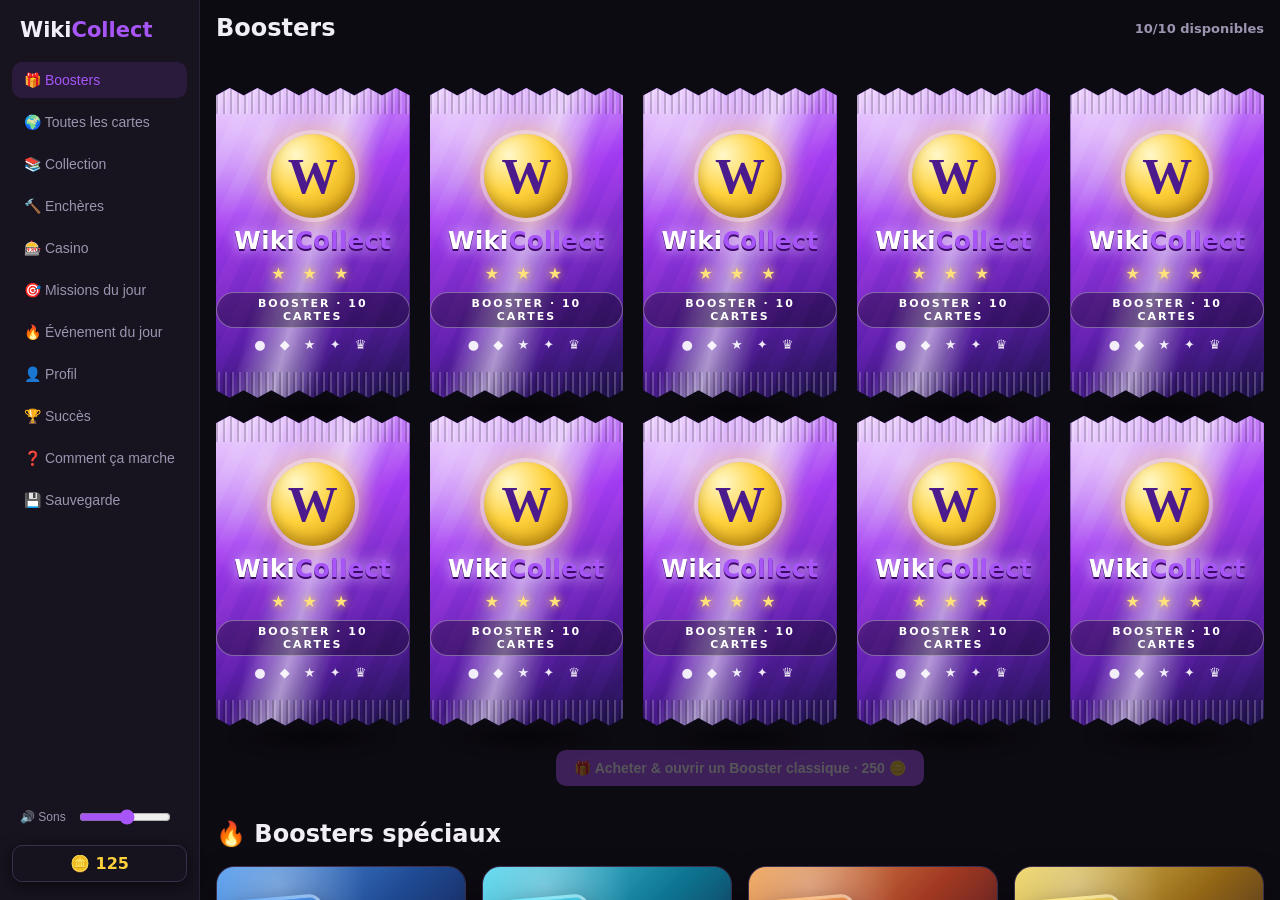
==== index.html @ 087ec903 "Add files via upload" ====
<!DOCTYPE html>
<html lang="fr"><head><meta charset="utf-8">
<meta name="viewport" content="width=device-width, initial-scale=1, viewport-fit=cover">
<title>WikiCollect · V125</title>
<link rel="icon" type="image/svg+xml" href="data:image/svg+xml,%3Csvg%20xmlns%3D%22http%3A%2F%2Fwww.w3.org%2F2000%2Fsvg%22%20viewBox%3D%220%200%2064%2064%22%3E%0A%3Crect%20width%3D%2264%22%20height%3D%2264%22%20rx%3D%2214%22%20fill%3D%22%2317131f%22%2F%3E%0A%3Ctext%20x%3D%227%22%20y%3D%2247%22%20font-family%3D%22Arial%2Csans-serif%22%20font-size%3D%2236%22%20font-weight%3D%22900%22%20fill%3D%22%23a855f7%22%3EW%3C%2Ftext%3E%0A%3Ctext%20x%3D%2237%22%20y%3D%2247%22%20font-family%3D%22Arial%2Csans-serif%22%20font-size%3D%2225%22%20font-weight%3D%22900%22%20fill%3D%22%23f1eef7%22%3EC%3C%2Ftext%3E%0A%3C%2Fsvg%3E">
<link rel="apple-touch-icon" href="data:image/svg+xml,%3Csvg%20xmlns%3D%22http%3A%2F%2Fwww.w3.org%2F2000%2Fsvg%22%20viewBox%3D%220%200%2064%2064%22%3E%0A%3Crect%20width%3D%2264%22%20height%3D%2264%22%20rx%3D%2214%22%20fill%3D%22%2317131f%22%2F%3E%0A%3Ctext%20x%3D%227%22%20y%3D%2247%22%20font-family%3D%22Arial%2Csans-serif%22%20font-size%3D%2236%22%20font-weight%3D%22900%22%20fill%3D%22%23a855f7%22%3EW%3C%2Ftext%3E%0A%3Ctext%20x%3D%2237%22%20y%3D%2247%22%20font-family%3D%22Arial%2Csans-serif%22%20font-size%3D%2225%22%20font-weight%3D%22900%22%20fill%3D%22%23f1eef7%22%3EC%3C%2Ftext%3E%0A%3C%2Fsvg%3E">
<style>
:root{--bg:#0d0b12;--sf:#17131f;--sf2:#241d31;--fg:#f1eef7;--mut:#9d94b0;--ac:#a855f7;color-scheme:dark}
*{box-sizing:border-box;-webkit-user-select:none;user-select:none;-webkit-tap-highlight-color:transparent}html,body{height:100%;margin:0}
body{background:var(--bg);color:var(--fg);font-family:Inter,system-ui,sans-serif;display:flex}
nav{width:200px;background:var(--sf);padding:18px 12px;display:flex;flex-direction:column;gap:6px;flex-shrink:0;border-right:1px solid #2b2238}
nav h1{font-size:21px;margin:0 0 14px 8px}nav h1 span{color:var(--ac)}
nav button{background:none;border:0;color:var(--mut);text-align:left;padding:10px 12px;border-radius:10px;font-size:14px;cursor:pointer;white-space:nowrap}
nav button.on{background:#a855f722;color:var(--ac)}nav .sp{flex:1}
main{flex:1;overflow-y:auto;padding:76px 20px 20px;min-width:0}
h2{margin:0 0 4px}.sub{color:var(--mut);font-size:13px;margin-bottom:16px}
.bar{display:flex;gap:8px;margin-bottom:12px}
input{-webkit-user-select:text;user-select:text;background:var(--sf2);border:1px solid #3a2f4d;color:var(--fg);padding:9px 12px;border-radius:9px;font-size:14px;flex:1;min-width:150px}
.chips{display:flex;flex-wrap:wrap;gap:6px;margin-bottom:16px}
.chip{border:0;padding:4px 10px;border-radius:99px;font-size:11px;font-weight:600;cursor:pointer;opacity:.5;color:#000}
.chip.on{opacity:1;outline:2px solid #fff}
.grid{display:grid;grid-template-columns:repeat(auto-fill,minmax(150px,1fr));gap:16px}
.grid.lg{grid-template-columns:repeat(auto-fill,minmax(190px,1fr));gap:22px}
/* ===== CARTES ===== */
.card{--c:#ccc;aspect-ratio:2/3;border-radius:14px;padding:4px;cursor:pointer;position:relative;transition:transform .12s ease-out;transform:perspective(700px) rotateX(var(--rx,0deg)) rotateY(var(--ry,0deg)) scale(var(--s,1));background:linear-gradient(135deg,var(--c),#fffb 45%,var(--c) 62%)}
.in{height:100%;border-radius:11px;background:var(--c);display:flex;flex-direction:column;overflow:hidden;position:relative;z-index:1}
.in img{flex:1;min-height:0;width:100%;object-fit:cover;background:#e9e6ef;display:block;-webkit-user-drag:none;user-drag:none}.in img.creator-art{object-position:50% 18%;}
.nm{padding:7px 6px 8px;font-weight:800;font-size:13px;background:var(--c);color:#15121b;text-align:center;line-height:1.15}
.nm .t{display:-webkit-box;-webkit-line-clamp:2;-webkit-box-orient:vertical;overflow:hidden}
.nm small{display:block;margin-top:2px;font-size:11px;font-weight:800;opacity:.75}
.cnt{position:absolute;top:6px;right:6px;z-index:2;background:#000b;color:#fff;font-size:12px;font-weight:800;padding:2px 7px;border-radius:99px}
.foil,.glare,.spk,.tex{position:absolute;inset:0;pointer-events:none;border-radius:inherit;z-index:3}
.r3,.r4,.r5{--sh:232,238,255}.r6,.r7{--sh:255,224,140}.r8,.r9,.r10{--sh:255,238,175}
.foil{opacity:0;background:linear-gradient(112deg,transparent 34%,rgba(var(--sh,255,255,255),.55) 47%,rgba(var(--sh,255,255,255),.1) 53%,transparent 64%);background-size:260% 100%;background-position:calc(150% - var(--mx,50)*2.2%) 0}
.glare{background:radial-gradient(circle at calc(var(--mx,50)*1%) calc(var(--my,50)*1%),#fff5,transparent 40%);mix-blend-mode:overlay;opacity:0;transition:opacity .2s}
.card:hover .glare{opacity:1}
.spk{opacity:0;background:linear-gradient(112deg,transparent 40%,rgba(var(--sh,255,255,255),.45) 50%,transparent 60%);background-size:250% 100%;animation:sw2 4.5s linear infinite}
@keyframes sw2{from{background-position:150% 0}to{background-position:-50% 0}}
.tex{opacity:0;background:repeating-linear-gradient(60deg,rgba(255,255,255,.22) 0 1px,transparent 1px 5px);-webkit-mask-image:radial-gradient(circle at calc(var(--mx,50)*1%) calc(var(--my,50)*1%),#000,transparent 62%);mask-image:radial-gradient(circle at calc(var(--mx,50)*1%) calc(var(--my,50)*1%),#000,transparent 62%)}
.gl{display:none;position:absolute;z-index:4;width:34px;height:34px;pointer-events:none;opacity:0;background:linear-gradient(#fff0,#fff,#fff0) center/2px 100% no-repeat,linear-gradient(90deg,#fff0,#fff,#fff0) center/100% 2px no-repeat,radial-gradient(circle,#fff9,#fff0 60%);animation:gl 3.6s ease-in-out infinite}
.gl.a{left:20%;top:24%}.gl.b{right:16%;top:50%;animation-delay:1.8s}
@keyframes gl{0%,100%{opacity:0;transform:scale(.3) rotate(0)}50%{opacity:.95;transform:scale(1) rotate(45deg)}}
.r6 .gl.a,.r7 .gl,.r8 .gl,.r9 .gl,.r10 .gl{display:block}
.r3 .foil{opacity:.5}.r3 .tex{opacity:.5}
.r4 .foil,.r5 .foil{opacity:.7}.r4 .tex,.r5 .tex{opacity:.65}.r4 .spk,.r5 .spk{opacity:.35}
.r6 .foil{opacity:.7}.r6 .tex{opacity:.5}.r6 .spk{opacity:.5}
.r7,.r10{padding:0}.r7 .in,.r10 .in{border-radius:14px}
.r7 .nm,.r10 .nm{position:absolute;bottom:0;left:0;right:0;background:#0008;color:#fff;backdrop-filter:blur(6px)}
.r7 .foil{opacity:.8}.r7 .tex{opacity:.6}.r7 .spk{opacity:.6}.r7{box-shadow:0 0 12px rgba(255,214,110,.45)}
.r8{box-shadow:0 0 12px rgba(255,214,110,.5);animation:aura 3s ease-in-out infinite}.r8 .foil{opacity:.8}.r8 .tex{opacity:.6}.r8 .spk{opacity:.7}
.r9{box-shadow:0 0 16px rgba(255,224,130,.6);animation:aura 2.4s ease-in-out infinite}.r9 .foil{opacity:.9}.r9 .tex{opacity:.8}.r9 .spk{opacity:.85}.r9 .in img{animation:shm 5s ease-in-out infinite}
.r10{animation:aura2 2s ease-in-out infinite}.r10 .foil{opacity:1}.r10 .tex{opacity:1}.r10 .spk{opacity:1}.r10 .in img{animation:shm 4s ease-in-out infinite}
@keyframes aura{50%{box-shadow:0 0 26px rgba(255,214,110,.8)}}
@keyframes aura2{0%,100%{box-shadow:0 0 20px rgba(255,240,190,.6),0 0 44px rgba(255,214,110,.25)}50%{box-shadow:0 0 34px rgba(255,250,220,.95),0 0 70px rgba(255,214,110,.5)}}
@keyframes shm{50%{transform:scale(1.05)}}
.pag{display:flex;gap:10px;justify-content:center;align-items:center;margin:22px 0;color:var(--mut);font-size:14px}
.btn{background:var(--ac);color:#fff;border:0;padding:10px 18px;border-radius:10px;font-weight:700;cursor:pointer;font-size:14px}
.btn:disabled{opacity:.3;cursor:default}.btn.g{background:var(--sf2);color:var(--fg)}
/* ===== BOOSTERS (style paquet holo) ===== */
/* ===== BOOSTERS : 10 emplacements en grille 5 x 2 ===== */
.packs{display:grid;grid-template-columns:repeat(5,minmax(0,1fr));gap:18px 20px;justify-content:center;align-items:start;width:min(100%,1080px);margin:24px auto}.packs .pack{width:100%;height:auto;aspect-ratio:200/320}
.specials{display:grid;grid-template-columns:repeat(4,minmax(0,1fr));gap:16px;margin:18px auto 34px;max-width:1080px}.special-pack{position:relative;min-height:190px;border:1px solid #3a2f4d;border-radius:18px;overflow:hidden;background:linear-gradient(145deg,#24152f,#120c1b 65%);box-shadow:0 14px 30px #0007;transition:transform .18s,border-color .18s,box-shadow .18s;cursor:pointer}.special-pack:hover{transform:translateY(-4px);border-color:#a855f7;box-shadow:0 18px 34px #0009,0 0 0 1px #a855f733}.special-pack .swrap{position:absolute;inset:0;background:radial-gradient(circle at 25% 10%,#fff5,transparent 34%),linear-gradient(135deg,var(--pc1),var(--pc2) 48%,#150a2a);opacity:.95}.special-pack .sinfo{position:relative;z-index:2;display:flex;height:100%;padding:18px;gap:15px;align-items:center}.special-pack .smini{width:92px;height:128px;flex:none;border-radius:13px;padding:3px;background:linear-gradient(140deg,var(--pc1),#fff8,var(--pc2));box-shadow:0 12px 24px #0008;transform:rotate(-5deg)}.special-pack .smini>div{height:100%;border-radius:10px;background:radial-gradient(circle at 50% 20%,#fff8,transparent 30%),linear-gradient(160deg,var(--pc1),var(--pc2) 60%,#150a2a);display:flex;flex-direction:column;align-items:center;justify-content:center;color:#fff;text-align:center;gap:5px}.special-pack .smini b{font:900 34px Georgia,serif;color:#ffe27a;text-shadow:0 0 14px #fff5}.special-pack .smini span{font-size:8px;font-weight:900;letter-spacing:1.5px}.special-pack .sbody{min-width:0;display:flex;flex-direction:column;gap:7px}.special-pack h3{margin:0;font-size:16px}.special-pack p{margin:0;color:#ddd5e8;font-size:12px;line-height:1.4}.special-pack .guarantee{display:inline-flex;align-items:center;gap:6px;width:max-content;padding:4px 8px;border-radius:999px;background:#0006;border:1px solid #fff3;color:#fff;font-size:11px;font-weight:800}.special-pack .buyline{display:flex;align-items:center;justify-content:space-between;gap:8px;margin-top:2px}.special-pack .price{font-weight:900;color:#ffd23c;font-size:15px}.special-pack .buyline .btn{padding:8px 12px;font-size:12px}
@media(max-width:1150px){.packs{grid-template-columns:repeat(4,minmax(0,1fr));max-width:900px}.specials{grid-template-columns:repeat(4,minmax(0,1fr))}}
@media(max-width:760px){.packs{grid-template-columns:repeat(2,minmax(0,1fr));gap:14px;max-width:520px}.specials{grid-template-columns:1fr}.special-pack .smini{width:82px;height:114px}}
.pack{position:relative;width:200px;height:320px;cursor:pointer;user-select:none;-webkit-user-select:none;touch-action:none;transition:transform .15s ease-out,filter .3s;filter:drop-shadow(0 16px 22px #000c);transform:perspective(800px) rotateX(var(--rx,0deg)) rotateY(var(--ry,0deg)) scale(var(--s,1))}
.pack .body{position:absolute;inset:0;clip-path:var(--clip);overflow:hidden;background:radial-gradient(circle at 25% 15%,#fff7,transparent 38%),linear-gradient(160deg,#e9c8ff,#a23cf2 35%,#5b1ea8 70%,#1b1145)}
.pack .body::before{content:"";position:absolute;inset:0;background:repeating-linear-gradient(115deg,#ffffff12 0 14px,transparent 14px 28px);mix-blend-mode:overlay;background-position:calc(var(--mx,50)*2px) 0}
.pack .body::after{content:"";position:absolute;inset:-20% -60%;background:linear-gradient(105deg,transparent 42%,#fff8 50%,transparent 58%);animation:sw 3.2s ease-in-out infinite}
@keyframes sw{0%{transform:translateX(-60%)}60%,100%{transform:translateX(60%)}}
.crimp{position:absolute;left:0;right:0;height:26px;z-index:2;background:repeating-linear-gradient(90deg,#0000002e 0 2px,#ffffff30 2px 4px,transparent 4px 7px)}
.crimp.t{top:0}.crimp.b{bottom:0}
.pk{position:absolute;inset:0;z-index:3;display:flex;flex-direction:column;align-items:center;justify-content:center;gap:9px;color:#fff;text-align:center}
.emb{width:84px;height:84px;border-radius:50%;display:flex;align-items:center;justify-content:center;font-size:50px;font-weight:900;font-family:Georgia,serif;color:#4b1a8c;background:radial-gradient(circle at 30% 25%,#fff8c9,#ffd23c 45%,#c98a00);box-shadow:0 0 0 4px #fff5,0 0 30px #ffd23caa,inset 0 -6px 12px #0003}
.ttl{font-size:24px;font-weight:900;letter-spacing:.5px;text-shadow:0 2px 0 #3b0764,0 0 16px #e9d5ff}.ttl b{color:var(--ac)}
.stars{color:#ffe27a;letter-spacing:6px;font-size:16px;text-shadow:0 0 10px #ffd23c}
.tag{font-size:11px;font-weight:800;letter-spacing:2px;background:#0005;padding:4px 10px;border-radius:99px;border:1px solid #fff5}
.dots{font-size:13px;letter-spacing:5px;opacity:.9}
.cdt{position:absolute;left:0;right:0;bottom:34px;z-index:4;font-size:12px;font-weight:800;text-shadow:0 1px 4px #000}
.pack.lock{filter:grayscale(.9) brightness(.5) drop-shadow(0 10px 14px #000);cursor:not-allowed}
.stage .pack{width:min(260px,70vw);height:416px;cursor:default}
.shake{animation:shk .5s ease-in-out infinite}
@keyframes shk{0%,100%{transform:rotate(0)}20%{transform:rotate(-5deg) scale(1.03)}40%{transform:rotate(5deg) scale(1.05)}60%{transform:rotate(-4deg)}80%{transform:rotate(4deg)}}
.reveal{display:flex;flex-wrap:wrap;gap:14px;justify-content:center}.reveal .card{width:130px}
.stage{display:flex;justify-content:center;margin:10px 0}.stage .card,.back{width:min(280px,70vw)}
.pop{animation:pp .6s cubic-bezier(.2,1.4,.4,1)}@keyframes pp{from{transform:scale(.4) rotate(-12deg);opacity:0}}
.back{aspect-ratio:2/3;border-radius:14px;background:repeating-linear-gradient(45deg,#4c1d95,#4c1d95 12px,#3b0764 12px,#3b0764 24px);border:3px solid var(--ac);display:flex;align-items:center;justify-content:center;font-size:70px;color:#e9d5ff;cursor:pointer;animation:pl 1.4s infinite}
@keyframes pl{50%{transform:scale(1.03)}}
.msg{text-align:center;color:var(--mut);padding:40px;grid-column:1/-1}
.modal{display:none;position:fixed;inset:0;background:#000b;z-index:50;align-items:center;justify-content:center;padding:16px}
.mbox{position:relative;background:var(--sf);border:1px solid #3a2f4d;border-radius:20px;padding:26px;display:flex;gap:28px;max-width:760px;width:100%;max-height:92%;overflow:auto}
.mcard{width:270px;flex-shrink:0}.mcard .card{width:100%}.minfo{flex:1;min-width:0}
.mbox .x{position:absolute;top:12px;right:12px;padding:6px 12px;z-index:5}
.row{display:flex;justify-content:space-between;padding:8px 0;border-bottom:1px solid #2b2238;font-size:14px;gap:10px}
.row span:first-child{color:var(--mut)}
.creator-art{object-fit:cover!important;object-position:50% 22%!important;image-rendering:auto}
@media(max-width:820px){body{flex-direction:column}nav{width:100%;flex-direction:row;padding:8px;overflow-x:auto;border:0}nav h1,nav .sp{display:none}
.mbox{flex-direction:column;align-items:center}.mcard{width:min(260px,70vw)}.minfo{width:100%}}
.card{padding:0!important}.in{border-radius:14px;background:inherit}
.bd{position:absolute;top:7px;left:7px;z-index:4;min-width:26px;height:26px;padding:0 7px;border-radius:8px;background:var(--c);color:#15121b;font-weight:900;font-size:13px;display:flex;align-items:center;justify-content:center;box-shadow:0 2px 8px #000a}
.nm small{display:none!important}
.back{flex-direction:column;gap:12px;background:radial-gradient(circle at 50% 28%,#b05cff,#4c1d95 55%,#1b0a3a);border:0;box-shadow:0 0 0 3px #e9d5ff55,0 0 40px #a855f766;position:relative;overflow:hidden;font-size:inherit}
.back::before{content:"";position:absolute;inset:9px;border:2px solid #ffe27a88;border-radius:10px}
.tz{position:absolute;top:0;left:0;right:0;height:22%;z-index:6;cursor:grab;touch-action:none;display:flex;align-items:center;justify-content:center;color:#fff;font-weight:800;font-size:14px;text-shadow:0 1px 4px #000;animation:pl 1.4s infinite}
.tl{position:absolute;top:0;left:0;height:6px;width:calc(var(--t,0)*100%);background:#fff;box-shadow:0 0 14px #fff;z-index:7}
.pack.opened{animation:op .45s ease-in forwards}@keyframes op{to{transform:scale(1.2);opacity:0;filter:brightness(3)}}
#wo{position:fixed;inset:0;z-index:100;background:#05020f}#wo canvas{position:absolute;inset:0}
#wt{position:absolute;left:0;right:0;bottom:12%;text-align:center;pointer-events:none}
.cl{font-size:clamp(22px,4vw,38px);font-weight:900;text-shadow:0 0 18px #000;animation:ci .8s both;margin:8px 0}.cl small{display:block;font-size:.4em;letter-spacing:.3em;text-transform:uppercase;color:#d8c2ff}.fl{height:1.1em;border-radius:4px;vertical-align:-.15em}
@keyframes ci{from{opacity:0;transform:scale(1.5);filter:blur(8px)}}
#wsk{position:absolute;top:16px;right:16px}
.mny{padding:8px 12px;font-weight:800;color:#ffd23c}
.pack{transform-style:preserve-3d}.pack:not(.lock){filter:none}
.pack .sh{position:absolute;left:8%;right:8%;bottom:-24px;height:26px;background:radial-gradient(#000b,transparent 70%);transform:translateZ(-24px);filter:blur(6px)}
.ly{position:absolute;inset:0;clip-path:var(--clip);background:linear-gradient(#3a1477,#160a33)}
.ly.bk{background:radial-gradient(circle at 50% 40%,#8a3cf2,#2a0f55);display:flex;align-items:center;justify-content:center}.ly.bk b{font:900 90px Georgia,serif;color:#ffd23c;transform:scaleX(-1)}
.lst{margin-bottom:26px}.it{display:flex;flex-direction:column;gap:6px}.it .btn{padding:7px}
.off{display:flex;align-items:center;gap:8px;flex-wrap:wrap;background:var(--sf);padding:10px 14px;border-radius:12px;margin-bottom:8px}
.cas{display:flex;gap:20px;flex-wrap:wrap}.mach{background:var(--sf);border:1px solid #3a2f4d;border-radius:16px;padding:18px;flex:1;min-width:260px;display:flex;flex-direction:column;gap:12px;align-items:center;text-align:center}
.reels{display:flex;gap:10px;font-size:56px}.rball{font-size:42px;font-weight:900;width:90px;height:90px;border-radius:50%;background:#222;display:flex;align-items:center;justify-content:center;box-shadow:0 0 0 4px #ffd23c88}
.pack,.stage .pack{transform:none}
.tz{top:7%;height:7%;animation:none!important;font-size:13px}
.tz::before{content:"";position:absolute;left:5%;right:5%;top:50%;border-top:3px dashed #fffc}
.tz{text-shadow:0 1px 4px #000}
.tl{top:calc(11.5% - 3px);height:6px;background:#05020f;box-shadow:0 0 0 1.5px #fffd,0 0 12px #000;transition:width .08s linear}.tl::after{content:"✂";position:absolute;right:-11px;top:-15px;font-size:24px;filter:drop-shadow(0 0 5px #000);transform:rotate(-18deg);transition:transform .08s}.pack.cutting .tl::after{transform:rotate(-8deg) scale(1.08)}
.card,.in{min-height:0}.in img{flex:1 1 0;height:0;min-height:0}
.nm{flex:none;height:48px;display:flex;flex-direction:column;justify-content:center;padding:4px 6px}
.r7 .nm,.r10 .nm{height:auto;padding:22px 8px 8px}
.lst .grid{grid-template-columns:repeat(var(--n,5),1fr);gap:16px}
/* découpe : tout est calé sur --cy (px), la ligne pointillée, la barre et les ciseaux */
.stage .pack{--cy:32px}
.tz{top:calc(var(--cy) - 18px)!important;height:36px!important;display:block!important;font-size:12px}
.tz::before{top:50%!important}
.tz span{position:absolute;left:0;right:0;top:calc(50% + 10px);text-align:center}
.tl{top:calc(var(--cy) - 3px)!important;height:6px}
.tl::after{content:""!important;right:-2px!important;top:50%!important;width:32px;height:24px;margin-top:-12px;font-size:0;transform:none!important;transform-origin:94% 50%;background:url("data:image/svg+xml,%3Csvg xmlns='http://www.w3.org/2000/svg' viewBox='0 0 32 24'%3E%3Cg fill='none' stroke='%23fff' stroke-width='2' stroke-linecap='round'%3E%3Ccircle cx='5' cy='5.5' r='3.5'/%3E%3Ccircle cx='5' cy='18.5' r='3.5'/%3E%3Cpath d='M8 7.5L30 12M8 16.5L30 12'/%3E%3C/g%3E%3C/svg%3E") no-repeat center/contain;filter:drop-shadow(0 0 4px #000)}
.pack.cutting .tl::after{animation:snip .18s linear infinite}
@keyframes snip{50%{transform:scaleY(.7)}}
.pack.half{clip-path:inset(var(--cy) 0 0 0)}
.pack.strip{clip-path:inset(0 0 calc(100% - var(--cy)) 0);transform-origin:0 var(--cy);animation:stp .85s cubic-bezier(.3,.6,.5,1) forwards;pointer-events:none;z-index:3}
@keyframes stp{to{transform:translate(80px,-100px) rotate(20deg);opacity:0}}
.lb{position:absolute;height:10px;z-index:9;pointer-events:none;background:linear-gradient(90deg,transparent,#fff,transparent);filter:blur(3px);animation:lbm .9s ease-out forwards}
.lb::after{content:"";position:absolute;left:8%;right:8%;bottom:6px;height:150px;background:linear-gradient(transparent,rgba(255,240,190,.6))}
@keyframes lbm{from{opacity:0;transform:scaleY(.2)}30%{opacity:1;transform:scaleY(2.2)}to{opacity:0;transform:scaleY(6)}}
.gms{display:flex;gap:18px;flex-wrap:wrap}.gm{cursor:pointer;flex:1;min-width:250px;max-width:340px;background:var(--sf);border:1px solid #3a2f4d;border-radius:18px;padding:22px;transition:transform .15s,border-color .15s}.gm:hover{transform:translateY(-4px);border-color:var(--ac)}.gm b{font-size:56px}.gm h3{margin:8px 0}.gm p{color:var(--mut);font-size:13px;line-height:1.5;margin:0}
.rl{display:flex;gap:26px;flex-wrap:wrap;align-items:flex-start}.rwl{width:340px;max-width:100%}.rwl canvas{width:100%;height:auto}.rtw{flex:1;min-width:300px;max-width:560px}
.rhist{display:flex;gap:4px;flex-wrap:wrap;margin:10px 0;min-height:26px}.rhist span{color:#fff;font-size:12px;font-weight:800;min-width:26px;height:26px;border-radius:50%;display:flex;align-items:center;justify-content:center}
.rtab{position:relative;display:grid;grid-template-columns:70px repeat(3,1fr) 70px;grid-auto-rows:38px;gap:2px;background:#0c3a1d;padding:6px;border-radius:12px;user-select:none}
.rn,.ro{display:flex;align-items:center;justify-content:center;font-weight:800;font-size:14px;color:#fff;border:1px solid #ffffff55;border-radius:4px;cursor:pointer;text-align:center}.ro{background:#0f5a2b;font-size:12px}.rn:hover,.ro:hover{filter:brightness(1.3)}
.bt{position:absolute;transform:translate(-50%,-50%);min-width:24px;height:24px;padding:0 5px;border-radius:50%;background:radial-gradient(circle at 35% 30%,#fff3b0,#e6b800);color:#3b2a00;font:800 11px/24px sans-serif;text-align:center;font-style:normal;box-shadow:0 2px 5px #000a,0 0 0 2px #fff8 inset;pointer-events:none;z-index:2}
.ch.sel,.sb.sel{outline:2px solid var(--ac);background:#a855f733}
.bjt{background:radial-gradient(#0f6a36,#083d1e);border-radius:18px;padding:18px;margin-bottom:14px;border:3px solid #5a3b14}.bjr{margin-bottom:12px}.bjr h3{margin:0 0 8px;color:#fff}.bjc{display:flex;gap:8px;flex-wrap:wrap;min-height:96px}
.bjh{display:flex;gap:18px;flex-wrap:wrap}.bjhd{padding:8px;border-radius:12px;border:2px solid transparent}.bjhd.act{border-color:#ffd23c}
.pc{width:64px;height:92px;border-radius:8px;background:#fff;color:#111;font:800 22px/1.1 Georgia,serif;padding:6px;display:flex;flex-direction:column;box-shadow:0 3px 8px #0009}.pc.rd{color:#dc2626}.pc span{font-size:26px}.pc.bkc{background:repeating-linear-gradient(45deg,#4c1d95,#4c1d95 6px,#3b0764 6px,#3b0764 12px);border:3px solid #fff}
.bjm{min-height:26px;margin:8px 0 12px;font-weight:700;text-align:center}
.slm{background:linear-gradient(#2a1050,#150826);border:4px solid #c9a44a;border-radius:20px;padding:16px;max-width:640px}.slf{color:#ffd23c;font-weight:800;text-align:center;min-height:22px}
.sreels{display:flex;gap:6px;justify-content:center;background:#05020f;padding:10px;border-radius:12px}.sre{display:flex;flex-direction:column;gap:4px}.sc{width:min(86px,14vw);height:min(86px,14vw);display:flex;align-items:center;justify-content:center;font-size:min(48px,8vw);background:#fff1;border-radius:10px}.sc.win{background:#ffd23c44;box-shadow:0 0 14px #ffd23c;animation:pl .6s infinite}
.ptb{display:grid;gap:4px;margin-top:8px}
.mbox.v2{flex-direction:column;align-items:stretch;gap:16px;max-width:900px}.mtop{display:flex;gap:28px}.mtop .minfo h2{margin:0 0 8px;font-size:26px}.mcard.sm{width:150px}
.hd{display:flex;align-items:center;justify-content:space-between;gap:10px;margin-bottom:12px;flex-wrap:wrap}.rchip{color:#15121b;font-weight:800;padding:5px 14px;border-radius:9px}
.tabs{display:flex;background:#0b0912;border:1px solid #3a2f4d;border-radius:10px;padding:3px}.tabs button{background:none;border:0;color:var(--mut);font-weight:700;padding:6px 14px;border-radius:8px;cursor:pointer}.tabs .on{background:#a855f7;color:#fff}
.lab{display:block;font-size:12px;letter-spacing:.06em;color:var(--mut);font-weight:800;margin:12px 0 8px}
.tin{background:#0b0912;border:1px solid #3a2f4d;border-radius:12px;color:var(--fg);padding:12px 14px;width:100%;font:inherit;margin-top:8px}
.tgs{display:flex;gap:6px;flex-wrap:wrap}.tg{background:#2b2238;border-radius:8px;padding:3px 9px;font-size:13px}.tg i{cursor:pointer;margin-left:6px;font-style:normal;color:var(--mut)}
.sb2{display:flex;gap:12px;margin:14px 0}.sb2>div{flex:1;border:1px solid #3a2f4d;border-radius:14px;padding:14px;text-align:center}.sb2 b{display:block;font-size:22px}.sb2 span{color:var(--mut);font-size:13px;font-weight:700}
.lnk{color:#c084fc;font-weight:700;text-decoration:none}.mbot{display:flex;gap:12px}.mbot .btn{flex:1;padding:14px}
.stp{display:flex;border:1px solid #3a2f4d;border-radius:12px;overflow:hidden;background:#0b0912}.stp .btn{border-radius:0;padding:12px 20px}.stp span{flex:1;display:flex;align-items:center;justify-content:center;gap:6px;font-size:20px}.stp input{text-align:center;border:0;background:transparent;color:var(--fg);width:130px;font:inherit;font-size:20px;outline:0}
.dch{display:flex;gap:8px;flex-wrap:wrap}.dchip{background:#0b0912;border:1px solid #3a2f4d;color:var(--fg);border-radius:999px;padding:8px 16px;cursor:pointer;font-weight:700}.dchip.on{background:#a855f7;border-color:#a855f7;color:#fff}
.ai{font-size:12px;line-height:1.45;text-align:center}.ai .cd{font-weight:800;color:#ffd23c}.ai .btn{width:100%;margin-top:4px}.mg{grid-template-columns:repeat(var(--n,5),1fr)!important}
#toast{position:fixed;bottom:24px;left:50%;transform:translateX(-50%) translateY(30px);background:#1e1730;border:1px solid #a855f7;padding:12px 18px;border-radius:12px;opacity:0;pointer-events:none;transition:.3s;z-index:200;max-width:90vw;text-align:center}#toast.on{opacity:1;transform:translateX(-50%)}
@media(max-width:820px){.mtop{flex-direction:column;align-items:center}}
.tabs2{display:flex;gap:26px;border-bottom:1px solid #2b2238;margin:14px 0 18px;overflow-x:auto}.tabs2 button{background:none;border:0;border-bottom:2px solid transparent;color:var(--mut);font-weight:700;font-size:14px;padding:10px 4px;cursor:pointer;white-space:nowrap}.tabs2 .on{color:var(--ac);border-color:var(--ac)}
#ah select{background:var(--sf2);border:1px solid var(--ac);color:var(--fg);border-radius:9px;padding:0 12px;font:inherit}
.botdot{display:inline-flex;align-items:center;gap:5px;font-size:11px;color:#78f0b0;font-weight:800}.botdot::before{content:"";width:7px;height:7px;border-radius:50%;background:#49e68a;box-shadow:0 0 8px #49e68a;animation:botpulse 1.3s infinite}@keyframes botpulse{50%{opacity:.35;transform:scale(.7)}}
.wlb{display:inline-block;min-width:18px;padding:0 5px;border-radius:9px;background:#ffb020;color:#1a1020;font-size:11px;font-weight:800;text-align:center;margin-left:4px}
.at{position:relative}.wst{position:absolute;top:6px;right:8px;z-index:5;font-size:18px;filter:drop-shadow(0 1px 3px #000)}
.wlbtn{margin:0 0 8px}.wlbtn.on{background:#ffb02033;border-color:#ffb020;color:#ffd27a}
.wll{display:flex;gap:8px;flex-wrap:wrap;margin-top:8px}
.at{background:#120e1a;border:1px solid #2b2238;border-radius:14px;padding:12px;cursor:pointer;transition:border-color .15s}.at:hover{border-color:var(--ac)}
/* V73 : les cartes d'enchères restent stables pendant les mises IA */
.at .card img{animation:none!important;transition:none!important}
.at .card .foil,.at .card .tex,.at .card .glare,.at .card .spk{animation:none!important;transition:none!important}
.ar{display:flex;justify-content:space-between;gap:8px;margin-top:10px}.ar small{display:block;font-size:10px;letter-spacing:.06em;color:var(--mut);font-weight:700}.ar b{color:#3ddc97;font-size:14px}.ar .cd{color:var(--fg)}
.as{font-size:12px;color:var(--mut);margin-top:8px}
.bkl{cursor:pointer;color:var(--mut);margin-bottom:14px;font-size:14px}.bkl:hover{color:var(--fg)}
.ad{display:flex;gap:32px;flex-wrap:wrap;align-items:flex-start}.adl{width:min(300px,100%)}.adr{flex:1;min-width:280px;max-width:560px}
.abox{background:#120e1a;border:1px solid #2b2238;border-radius:14px;padding:16px;margin-bottom:14px}.arow{display:flex;justify-content:space-between;align-items:center;gap:10px;padding:5px 0;color:var(--mut);font-size:13px}.arow b{color:var(--fg);font-size:15px}.arow .big{color:#3ddc97;font-size:26px}
.abid{display:flex;gap:10px;margin-top:10px}.abid .stp{flex:1}.abid>.btn{padding:0 26px}
.mg5{display:grid;grid-template-columns:repeat(5,1fr);gap:8px;max-width:420px;margin:16px 0}.mc{aspect-ratio:1;font-size:26px;border-radius:12px;border:1px solid #3a2f4d;background:#1a1528;cursor:pointer;color:var(--fg)}.mc:hover{border-color:#a855f7}.mc.ok{background:#14532d}.mc.bm{background:#7f1d1d}

/* ===== CASINO : 3 nouveaux jeux + caisses ===== */
.casino-grid{display:grid;grid-template-columns:repeat(4,minmax(0,1fr));gap:14px;margin-top:16px}
.cg{background:linear-gradient(145deg,#171225,#211832);border:1px solid #3a2f4d;border-radius:16px;padding:18px;cursor:pointer;transition:.18s;min-height:180px;display:flex;flex-direction:column;justify-content:space-between}
.cg:hover{transform:translateY(-4px);border-color:#a855f7;box-shadow:0 12px 30px #0005}.cg .ico{font-size:44px}.cg h3{margin:8px 0 4px}.cg p{margin:0;color:var(--mut);font-size:12px;line-height:1.45}.cg .cost{margin-top:12px;font-weight:800;color:#ffd23c}
.cgame{max-width:760px;background:var(--sf);border:1px solid #3a2f4d;border-radius:18px;padding:20px}.choice-row{display:flex;gap:10px;flex-wrap:wrap;margin:14px 0}.choice{min-width:120px}.choice.sel{outline:2px solid #fff;background:#a855f733}.big-result{font-size:52px;font-weight:900;text-align:center;padding:18px 0}.dice-face{width:100px;height:100px;border-radius:22px;background:linear-gradient(145deg,#fff,#ddd);color:#111;display:flex;align-items:center;justify-content:center;font-size:42px;font-weight:900;margin:14px auto;box-shadow:0 8px 25px #0006}
.hl-card{width:110px;height:145px;border-radius:12px;background:linear-gradient(145deg,#fafafa,#d9d9df);color:#111;display:flex;flex-direction:column;align-items:center;justify-content:center;font:900 30px Georgia,serif;box-shadow:0 8px 18px #0006;margin:8px auto}.hl-card small{font:800 12px system-ui}.streak{font-weight:800;color:#ffd23c;text-align:center}
.case-tabs{display:flex;gap:10px;flex-wrap:wrap;margin:14px 0}.case-tab{flex:1;min-width:180px;background:#171225;border:1px solid #3a2f4d;border-radius:14px;padding:14px;cursor:pointer}.case-tab.sel{border-color:#a855f7;box-shadow:0 0 0 2px #a855f733 inset}.case-tab b{display:block}.case-tab span{color:#ffd23c;font-weight:900}.case-stage{background:#0b0912;border:1px solid #3a2f4d;border-radius:16px;padding:18px;overflow:hidden}.case-strip{display:flex;gap:10px;transform:translateX(0);transition:transform 4.2s cubic-bezier(.12,.72,.15,1);will-change:transform;margin:8px 0 18px;padding:12px 0}.skin{width:150px;height:205px;flex:0 0 150px;border-radius:12px;position:relative;overflow:hidden;border:2px solid #777;background:linear-gradient(145deg,#25212f,#120e1a);display:flex;flex-direction:column;justify-content:flex-end;padding:12px;box-shadow:0 8px 18px #0008}.skin:before{content:"";position:absolute;inset:0;background:linear-gradient(135deg,var(--sc),transparent 55%);opacity:.2}.skin b,.skin small{position:relative;z-index:1}.skin b{font-size:14px}.skin small{margin-top:5px;color:#ddd;font-size:11px}.s-c{--sc:#9ca3af;border-color:#777}.s-u{--sc:#58d68d;border-color:#58d68d}.s-r{--sc:#60a5fa;border-color:#60a5fa}.s-e{--sc:#c084fc;border-color:#c084fc}.s-l{--sc:#ffb84d;border-color:#ffb84d;box-shadow:0 0 18px #ffb84d44}.s-k{--sc:#f9fafb;border-color:#fff;box-shadow:0 0 20px #fff4}.case-pointer{height:6px;width:6px;background:#fff;box-shadow:0 0 14px #fff;border-radius:50%;margin:0 auto 4px;position:relative;z-index:3}.case-result{min-height:54px;text-align:center;font-weight:900;font-size:18px}.case-result .rar{display:block;font-size:12px;margin-top:4px;color:#ffd23c}.skin-inv{display:grid;grid-template-columns:repeat(auto-fill,minmax(150px,1fr));gap:10px;margin-top:14px}.skin-inv .skin{width:auto;flex:none}
@media(max-width:1100px){.casino-grid{grid-template-columns:repeat(3,minmax(0,1fr))}}@media(max-width:760px){.casino-grid{grid-template-columns:repeat(2,minmax(0,1fr))}.skin{width:130px;flex-basis:130px;height:180px}}@media(max-width:480px){.casino-grid{grid-template-columns:1fr}}

/* ---------- CARD UPGRADE ---------- */
.upg-wrap{max-width:980px}.upg-grid{display:grid;grid-template-columns:minmax(250px,1fr) minmax(250px,1fr);gap:18px;margin-top:16px}.upg-panel{background:var(--sf);border:1px solid #3a2f4d;border-radius:18px;padding:18px}.upg-panel h3{margin:0 0 12px}.upg-list{display:grid;grid-template-columns:repeat(4,minmax(0,1fr));gap:8px;max-height:360px;overflow:auto;padding:2px}.upg-item{border:1px solid #3a2f4d;background:#100c18;border-radius:12px;padding:7px;cursor:pointer;color:var(--fg);text-align:left}.upg-item:hover{border-color:#a855f7}.upg-item.sel{outline:2px solid var(--ac);background:#a855f733}.upg-item img{width:100%;aspect-ratio:2/3;object-fit:cover;border-radius:8px;display:block;margin-bottom:5px}.upg-item b{display:block;font-size:11px;white-space:nowrap;overflow:hidden;text-overflow:ellipsis}.upg-item small{color:var(--mut);font-size:10px}.upg-preview{display:grid;grid-template-columns:1fr 1fr;gap:14px;align-items:start}.upg-cardbox{min-height:220px;display:flex;justify-content:center;align-items:center;background:#0b0912;border:1px solid #3a2f4d;border-radius:14px;padding:12px}.upg-cardbox .card{width:min(220px,100%)}.upg-empty{color:var(--mut);text-align:center;padding:55px 10px}.upg-vs{display:flex;align-items:center;justify-content:center;gap:12px;color:var(--mut);font-weight:900}.upg-arrow{font-size:34px;color:#ffd23c}.upg-stats{margin-top:14px}.upg-bar{height:12px;background:#21182d;border-radius:999px;overflow:hidden;border:1px solid #3a2f4d}.upg-bar i{display:block;height:100%;background:linear-gradient(90deg,#3ddc97,#ffd23c,#ff8a65);transition:width .25s}.upg-big{font-size:34px;font-weight:900;text-align:center;margin:8px 0}.upg-multi{text-align:center;font-size:13px;color:var(--mut)}.upg-actions{display:flex;gap:10px;flex-wrap:wrap;justify-content:center;margin-top:14px}.upg-actions .btn{min-width:150px}.upg-result{min-height:52px;text-align:center;font-weight:900;margin-top:12px}.upg-result.win{color:#3ddc97}.upg-result.lose{color:#ff8a8a}.upg-search{margin-bottom:10px}.upg-note{font-size:12px;color:var(--mut);line-height:1.45;margin-top:10px}.upg-history{margin-top:18px}.upg-hrow{display:flex;justify-content:space-between;gap:8px;padding:8px 10px;border-bottom:1px solid #2b2238;font-size:12px}.upg-hrow .g{color:#3ddc97}.upg-hrow .r{color:#ff8a8a}@media(max-width:760px){.upg-grid,.upg-preview{grid-template-columns:1fr}.upg-list{grid-template-columns:repeat(3,minmax(0,1fr))}}

/* ===== CARD CASINO / UPGRADE : style loot-case sombre ===== */
.cspage{max-width:1280px}.cstop{display:flex;align-items:center;justify-content:space-between;gap:16px;flex-wrap:wrap;margin-bottom:10px}.cstop h2{margin:0}.csbalance{font-weight:900;color:#ffd23c;background:#0e0c14;border:1px solid #2b2238;border-radius:8px;padding:8px 12px}.csboard{display:grid;grid-template-columns:minmax(210px,290px) minmax(390px,1fr) minmax(210px,290px);gap:10px;background:#0e0d14;border:1px solid #27232f;border-radius:14px;padding:10px;box-shadow:0 12px 30px #0005}.cscol{min-width:0;background:#12111a;border:1px solid #23212a;border-radius:10px;overflow:hidden}.csh{height:48px;display:flex;align-items:center;justify-content:space-between;padding:0 14px;border-bottom:1px solid #292733;background:#15141d;font-size:12px;font-weight:900;letter-spacing:.06em}.csh .mut{color:#858092;font-weight:700}.cslist{max-height:445px;overflow:auto}.csi{display:grid;grid-template-columns:42px 1fr auto;gap:9px;align-items:center;padding:8px 10px;border-bottom:1px solid #24222d;cursor:pointer;transition:.12s;background:#12111a}.csi:hover{background:#171624}.csi.sel{background:#2a2140;box-shadow:inset 2px 0 #a855f7}.csi img{width:42px;height:58px;border-radius:5px;object-fit:cover;background:#222}.csi b{font-size:12px;display:block;white-space:nowrap;overflow:hidden;text-overflow:ellipsis}.csi small{display:block;color:#8d8799;font-size:10px;margin-top:3px}.csi .v{font-size:11px;color:#a5a0af;white-space:nowrap}.csearch{margin:10px}.csearch input{margin:0;width:100%}.csmid{display:flex;flex-direction:column;min-width:0;background:radial-gradient(circle at 50% 30%,#1c1830,#0d0c12 62%);border:1px solid #292531;border-radius:10px;overflow:hidden}.csmain{display:grid;grid-template-columns:1fr 160px 1fr;gap:14px;align-items:center;padding:24px 18px 18px}.csfocus{min-height:260px;display:flex;align-items:center;justify-content:center}.csfocus .card{width:min(190px,100%)}.csfocus.empty{border:1px dashed #332e3e;border-radius:10px;color:#6f6979;font-size:12px;text-align:center;padding:40px 12px}.csarrow{font-size:38px;font-weight:900;color:#7c7487;text-align:center}.cswheel{width:150px;height:150px;border-radius:50%;display:grid;place-items:center;margin:auto;background:conic-gradient(#a855f7 0deg 120deg,#3b344a 120deg 240deg,#25212e 240deg 360deg);box-shadow:0 0 0 9px #16131f,0 0 0 11px #2e2840,0 0 34px #a855f733;position:relative}.cswheel:before{content:"";position:absolute;inset:12px;border-radius:50%;background:#0e0c14;box-shadow:inset 0 0 24px #000a}.cswheel b,.cswheel span{position:relative;z-index:1}.cswheel b{font-size:29px}.cswheel span{display:block;font-size:10px;color:#8d8799;text-transform:uppercase;letter-spacing:.1em;margin-top:-4px}.cspointer{width:0;height:0;border-left:9px solid transparent;border-right:9px solid transparent;border-bottom:16px solid #fff;margin:0 auto 4px;filter:drop-shadow(0 0 6px #fff)}.csbar{padding:0 18px 18px}.csprobhead{display:flex;justify-content:space-between;gap:10px;color:#858092;font-size:11px;font-weight:800}.csprob{font-size:44px;font-weight:950;text-align:center;margin:4px 0 0}.csprobnote{text-align:center;color:#777181;font-size:11px}.csprog{height:8px;background:#211e29;border-radius:99px;overflow:hidden;margin:10px 0}.csprog i{display:block;height:100%;background:linear-gradient(90deg,#7a48bd,#c38dff);box-shadow:0 0 14px #a855f755}.csmults{display:flex;gap:6px;justify-content:center;margin:12px 0}.csmults button{min-width:62px}.csmults .on{background:#5a337f}.csgo{display:flex;gap:8px;justify-content:center;flex-wrap:wrap}.csresult{min-height:44px;text-align:center;font-size:12px;font-weight:900;padding:10px 18px;color:#d9d4e2}.csnote{font-size:10px;line-height:1.45;color:#6f6979;padding:0 18px 16px;text-align:center}.cscase{padding:14px}.caseui{background:#0b0a10;border:1px solid #292531;border-radius:10px;padding:14px;overflow:hidden}.casehead{display:flex;justify-content:space-between;align-items:center;gap:12px}.casehead b{font-size:15px}.casehead span{font-size:11px;color:#ffd23c;font-weight:900}.casevisual{height:225px;display:flex;align-items:center;justify-content:center;margin:10px 0;position:relative;background:radial-gradient(circle at 50% 44%,#272138 0,#15131c 45%,#0b0a10 78%);border-radius:8px;overflow:hidden}.casevisual::before,.casevisual::after{content:"";position:absolute;top:0;bottom:0;width:22%;z-index:2;pointer-events:none}.casevisual::before{left:0;background:linear-gradient(90deg,#0b0a10,transparent)}.casevisual::after{right:0;background:linear-gradient(270deg,#0b0a10,transparent)}.casepointer{position:absolute;top:0;bottom:0;left:50%;width:2px;background:#fff;box-shadow:0 0 12px #fff;z-index:4}.casepointer::before,.casepointer::after{content:"";position:absolute;left:50%;transform:translateX(-50%);border-left:7px solid transparent;border-right:7px solid transparent}.casepointer::before{top:0;border-top:0;border-bottom:9px solid #fff}.casepointer::after{bottom:0;border-top:9px solid #fff;border-bottom:0}.casereel{display:flex;gap:8px;align-items:center;transform:translateX(0);will-change:transform}.caseitem{flex:0 0 126px;height:175px;border-radius:8px;border:1px solid #44404e;background:#15131c;overflow:hidden;position:relative;box-shadow:0 6px 16px #0008}.caseitem img{width:100%;height:128px;object-fit:cover;display:block}.caseitem b{display:block;padding:6px 7px 0;font-size:10px;white-space:nowrap;overflow:hidden;text-overflow:ellipsis}.caseitem small{display:block;padding:2px 7px;color:#8f889a;font-size:9px}.case-openbar{display:flex;gap:8px;align-items:center;justify-content:center;flex-wrap:wrap}.caseprob{display:grid;grid-template-columns:repeat(auto-fit,minmax(130px,1fr));gap:6px;margin-top:10px}.cprob{background:#12111a;border:1px solid #272430;border-radius:8px;padding:9px}.cprob b{font-size:11px}.cprob span{float:right;font-size:11px;color:#d9d4e2;font-weight:900}.cprob small{display:block;margin-top:4px;color:#777181;font-size:9px}.casewin{text-align:center;min-height:42px;padding:10px 0;font-weight:900}.casewin strong{color:#ffd23c}.casewin small{display:block;color:#8f889a;margin-top:3px;font-weight:700}.caseinvent{display:grid;grid-template-columns:repeat(auto-fill,minmax(130px,1fr));gap:7px;margin-top:10px}.caseinvent .caseitem{width:auto;height:160px;flex-basis:auto}.caseinvent .caseitem img{height:112px}
.caseitem::after{content:"";position:absolute;inset:auto 0 0;height:42%;background:linear-gradient(180deg,transparent,rgba(0,0,0,.82));pointer-events:none}.caseitem.win{border-color:#fff;box-shadow:0 0 0 2px #fff5,0 0 26px #a855f7aa;transform:translateY(-3px)}.caseitem img{position:relative;z-index:0}.caseitem b,.caseitem small{position:relative;z-index:2}.case-reveal{margin:8px auto 0;display:flex;justify-content:center;min-height:0}.case-reveal .card{width:230px;animation:casePop .8s cubic-bezier(.18,1.4,.3,1) both}.case-reveal.hide{display:none}@keyframes casePop{from{opacity:0;transform:scale(.35) rotateY(180deg)}55%{opacity:1;transform:scale(1.08) rotateY(-8deg)}to{transform:scale(1) rotateY(0)}}.casehint{text-align:center;color:#8f889a;font-size:11px;min-height:18px;margin-top:4px}.casevisual.slow{height:270px}.casevisual.slow .casereel{min-height:205px}.casevisual.slow .caseitem{height:190px}.casevisual.slow .caseitem img{height:138px}.casevisual.slow .caseitem b{font-size:11px}.casevisual.slow .caseitem small{font-size:10px}
@media(max-width:1000px){.csboard{grid-template-columns:1fr}.cslist{max-height:280px}.csmain{grid-template-columns:1fr 110px 1fr}.cswheel{width:120px;height:120px}.csfocus{min-height:210px}}
@media(max-width:650px){.csmain{grid-template-columns:1fr}.csarrow{transform:rotate(90deg);font-size:28px}.csmults{flex-wrap:wrap}}


.crashbox{background:linear-gradient(180deg,#0d111b,#131a28);border:1px solid #2b3854;border-radius:18px;padding:18px;max-width:1050px;margin:0 auto;box-shadow:0 18px 45px #0007}.crashsky{height:300px;border-radius:14px;position:relative;overflow:hidden;background:radial-gradient(circle at 70% 24%,#ffffff12,transparent 25%),linear-gradient(180deg,#111827 0%,#0f172a 55%,#101522 56%,#0b0e16 100%)}.crashsky:before{content:"";position:absolute;inset:0;background-image:radial-gradient(circle,#ffffffb0 0 1px,transparent 1.5px);background-size:82px 68px;opacity:.18}.crashgrid{position:absolute;left:0;right:0;bottom:0;height:44%;background:linear-gradient(90deg,transparent 0 9%,#ffffff12 9% 9.3%,transparent 9.3% 19%,#ffffff10 19% 19.3%,transparent 19.3% 29%,#ffffff0 29%),linear-gradient(transparent 92%,#ffffff13 92% 92.8%,transparent 92.8%);transform:perspective(260px) rotateX(54deg) scale(1.35);transform-origin:bottom}.crashline{position:absolute;left:-10%;bottom:18%;width:120%;height:3px;background:linear-gradient(90deg,transparent,#8b5cf6 15%,#c084fc 50%,#8b5cf6 85%,transparent);box-shadow:0 0 18px #a855f7aa;transform-origin:left center;transform:rotate(-8deg)}.crashplane{position:absolute;left:10%;bottom:19%;font-size:54px;filter:drop-shadow(0 8px 12px #000);transform:rotate(-10deg);transition:transform .1s linear}.crashmult{position:absolute;inset:0;display:flex;align-items:center;justify-content:center;font-size:76px;font-weight:900;letter-spacing:-3px;text-shadow:0 5px 24px #000;color:#fff}.crashsub{position:absolute;left:0;right:0;top:12px;text-align:center;color:#9aa8bd;font-size:12px;font-weight:800;letter-spacing:.1em;text-transform:uppercase}.crashstats{display:grid;grid-template-columns:repeat(3,1fr);gap:10px;margin-top:12px}.crashstat{background:#090c13;border:1px solid #28324a;border-radius:12px;padding:12px;text-align:center}.crashstat span{display:block;color:#7f8da5;font-size:11px}.crashstat b{display:block;margin-top:4px;font-size:20px}.crash-actions{display:flex;gap:10px;align-items:center;flex-wrap:wrap;margin-top:14px}.crashbet{width:150px;flex:none}.crashcash{min-width:180px}.crashhist{display:flex;gap:6px;flex-wrap:wrap;margin-top:12px}.crashhist span{padding:5px 9px;border-radius:8px;background:#1a2130;font-weight:800;font-size:12px;color:#c7d2fe}.crashhist span.hot{background:#4c1d1d;color:#fca5a5}@media(max-width:700px){.crashstats{grid-template-columns:1fr}.crashmult{font-size:58px}.crashsky{height:250px}}
.ah .card img{opacity:1!important;visibility:visible!important}
.ah .csi img{opacity:1!important;visibility:visible!important}


/* ===== V45 : fusion 3 cartes — animation style reroll / LoL ===== */
.fusion{background:linear-gradient(180deg,#181221,#100d16);border:1px solid #352847;border-radius:16px;padding:14px;margin:12px 0 18px;box-shadow:0 12px 28px #0005}
.fusion .dhero{align-items:center}
.frow{display:flex;gap:10px;flex-wrap:wrap;align-items:center}
.fcard{background:#0d0a12;border:1px solid #32273f;border-radius:12px;padding:10px 12px;display:flex;gap:10px;align-items:center;min-height:48px;box-shadow:0 6px 14px #0004}
.fcard span:first-child{font-weight:800;min-width:0}
.fcard .btn{padding:7px 12px;font-size:12px;white-space:nowrap}
.fusion .fmeta{display:flex;gap:7px;flex-wrap:wrap;margin-top:10px}
.fusion .fmeta span{background:#0b0912;border:1px solid #31283d;border-radius:999px;padding:5px 9px;color:#bdb4ca;font-size:11px;font-weight:800}
.fusion .fmeta strong{color:#f4e7ff}
#fusionOverlay{position:fixed;inset:0;z-index:300;background:radial-gradient(circle at 50% 45%,#3b1d63aa,transparent 38%),rgba(4,2,9,.97);display:flex;align-items:center;justify-content:center;padding:18px;backdrop-filter:blur(10px)}
.fusionStage{width:min(1120px,96vw);height:min(820px,94vh);display:flex;flex-direction:column;align-items:center;justify-content:center;text-align:center;position:relative;overflow:hidden;border:1px solid #59436f;border-radius:26px;background:radial-gradient(circle at 50% 48%,#24143a 0%,#100c17 48%,#07050b 100%);box-shadow:0 30px 100px #000c,0 0 100px #a855f733}
.fusionTitle{font-size:clamp(24px,3vw,38px);font-weight:950;letter-spacing:.02em;margin-bottom:6px;position:relative;z-index:20}
.fusionSub{color:#aa9eb8;font-size:13px;margin-bottom:18px;position:relative;z-index:20}
.fusionSlots{position:absolute;left:50%;top:49%;width:min(760px,82vw);height:min(470px,54vh);transform:translate(-50%,-50%);z-index:8;perspective:1200px}
.fusionSlot{position:absolute;width:clamp(150px,18vw,205px);aspect-ratio:2/3;left:50%;top:50%;margin:-102px 0 0 -75px;filter:drop-shadow(0 22px 34px #000d);opacity:0;transform-origin:50% 50%;}
.fusionSlot .card{width:100%;height:100%;cursor:default}
.fusionSlot::after{content:"";position:absolute;inset:-10px;border-radius:18px;box-shadow:0 0 0 1px #fff2,0 0 30px #a855f733;pointer-events:none}
.fusionPlus{position:absolute;left:50%;top:50%;transform:translate(-50%,-50%);font-size:28px;font-weight:950;color:#b9aec4;opacity:.8;z-index:12;pointer-events:none}
.fusionSlot:nth-child(1){--sx:-1;--sy:.12;--sr:-14deg}
.fusionSlot:nth-child(3){--sx:1;--sy:.12;--sr:14deg}
.fusionSlot:nth-child(5){--sx:0;--sy:-.02;--sr:0deg}
.fusionStage.active .fusionSlot:nth-child(1){animation:fusionOrbitLeft 2.3s cubic-bezier(.18,.72,.16,1) .12s forwards}
.fusionStage.active .fusionSlot:nth-child(3){animation:fusionOrbitRight 2.3s cubic-bezier(.18,.72,.16,1) .12s forwards}
.fusionStage.active .fusionSlot:nth-child(5){animation:fusionOrbitTop 2.3s cubic-bezier(.18,.72,.16,1) .12s forwards}
.fusionStage.active .fusionPlus{animation:fusionPlusFade 1s ease .9s forwards}
.fusionCore{position:absolute;left:50%;top:49%;width:150px;height:150px;transform:translate(-50%,-50%) scale(.2);border-radius:50%;opacity:0;z-index:5;background:radial-gradient(circle,#fff 0 4%,#f6ddff 10%,#d28cff 20%,#8b5cf6 38%,transparent 72%);box-shadow:0 0 42px #c084fcbb,0 0 130px #a855f755}
.fusionCore::before,.fusionCore::after{content:"";position:absolute;left:50%;top:50%;border-radius:50%;border:1px solid #fff5;transform:translate(-50%,-50%);}
.fusionCore::before{width:230px;height:230px}.fusionCore::after{width:340px;height:340px;border-color:#c084fc44}
.fusionStage.active .fusionCore{animation:fusionCoreCharge 1.35s ease .95s both}
.fusionBurst{position:absolute;left:50%;top:49%;width:18px;height:18px;transform:translate(-50%,-50%);border-radius:50%;opacity:0;z-index:15;background:#fff;box-shadow:0 0 25px #fff,0 0 75px #d8b4fe,0 0 150px #a855f7}
.fusionStage.reveal .fusionBurst{animation:fusionBurstBig 1.05s cubic-bezier(.1,.7,.2,1) both}
.fusionResultWrap{position:absolute;left:50%;top:49%;width:min(320px,58vw);transform:translate(-50%,-50%) scale(.2) rotateY(90deg);display:flex;align-items:center;justify-content:center;z-index:20;opacity:0;pointer-events:none}
.fusionStage.reveal .fusionResultWrap{animation:fusionResultHero 1.15s cubic-bezier(.12,.9,.22,1.18) .05s forwards}
.fusionResult{width:100%;filter:drop-shadow(0 26px 55px #000e)}
.fusionResult .card{width:100%;cursor:default}
.fusionResultTag{margin-top:12px;font-size:13px;font-weight:950;letter-spacing:.1em;text-transform:uppercase;color:#f8edff;text-shadow:0 0 18px #a855f7}
.fusionChance{position:absolute;left:0;right:0;bottom:30px;color:#8f849d;font-size:11px;z-index:20}
.fusionDone{position:absolute;left:0;right:0;bottom:58px;min-height:24px;z-index:20;color:#ddd5e8;font-size:12px}
.fusionDone .btn{display:none}
.fusionStage.reveal .fusionDone{animation:fusionFade .6s ease .9s both}
@keyframes fusionOrbitLeft{0%{opacity:0;transform:translate(calc(-50% - 255px),18px) rotateZ(-22deg) rotateY(-16deg) scale(.78)}18%{opacity:1}50%{transform:translate(calc(-50% - 175px),-34px) rotateZ(-9deg) rotateY(-28deg) scale(.9)}78%{transform:translate(calc(-50% + 8px),-4px) rotateZ(105deg) rotateY(-58deg) scale(.7)}100%{opacity:0;transform:translate(-50%,-50%) rotateZ(330deg) rotateY(360deg) scale(.18)}}
@keyframes fusionOrbitRight{0%{opacity:0;transform:translate(calc(-50% + 255px),18px) rotateZ(22deg) rotateY(16deg) scale(.78)}18%{opacity:1}50%{transform:translate(calc(-50% + 175px),-34px) rotateZ(9deg) rotateY(28deg) scale(.9)}78%{transform:translate(calc(-50% - 8px),-4px) rotateZ(-105deg) rotateY(58deg) scale(.7)}100%{opacity:0;transform:translate(-50%,-50%) rotateZ(-330deg) rotateY(-360deg) scale(.18)}}
@keyframes fusionOrbitTop{0%{opacity:0;transform:translate(-50%,-180px) rotateZ(0) rotateY(0) scale(.8)}18%{opacity:1}52%{transform:translate(-50%,-104px) rotateZ(0) rotateY(180deg) scale(.95)}80%{transform:translate(-50%,0) rotateZ(160deg) rotateY(300deg) scale(.75)}100%{opacity:0;transform:translate(-50%,-50%) rotateZ(360deg) rotateY(540deg) scale(.18)}}
@keyframes fusionPlusFade{0%{opacity:.85;transform:translate(-50%,-50%) scale(1)}100%{opacity:0;transform:translate(-50%,-50%) scale(1.8)}}
@keyframes fusionCoreCharge{0%{opacity:0;transform:translate(-50%,-50%) scale(.12)}35%{opacity:1;transform:translate(-50%,-50%) scale(.72)}72%{opacity:1;transform:translate(-50%,-50%) scale(1.05)}100%{opacity:1;transform:translate(-50%,-50%) scale(1.22)}}
@keyframes fusionBurstBig{0%{opacity:0;transform:translate(-50%,-50%) scale(.2)}18%{opacity:1}100%{opacity:0;transform:translate(-50%,-50%) scale(26)}}
@keyframes fusionResultHero{0%{opacity:0;transform:translate(-50%,-50%) scale(.18) rotateY(140deg) rotateZ(-8deg)}45%{opacity:1;transform:translate(-50%,-50%) scale(1.08) rotateY(-8deg) rotateZ(2deg)}72%{transform:translate(-50%,-50%) scale(.97) rotateY(5deg) rotateZ(-1deg)}100%{opacity:1;transform:translate(-50%,-50%) scale(1) rotateY(0) rotateZ(0)}}
@keyframes fusionFade{from{opacity:0;transform:translateY(8px)}to{opacity:1;transform:none}}
@media(max-width:760px){
 .fusionStage{height:88vh;padding:16px}
 .fusionSlots{width:92vw;height:50vh}
 .fusionSlot{width:31vw;max-width:155px;margin-left:-15.5vw;margin-top:-18vh}
 .fusionResultWrap{width:min(250px,62vw)}
 .fusionChance{bottom:18px}
 .fusionDone{bottom:44px}
}
@media(max-width:760px){
 .fusionStage{min-height:88vh;padding:18px}
 .fusionSlots{gap:6px}
 .fusionSlot{width:29vw;max-width:150px}
 .fusionPlus{font-size:22px}
 .fusionResultWrap{inset:150px 0 100px}
}

/* ===== V38 : tableau de bord / missions / fusion / jackpot ===== */
.dash{display:grid;grid-template-columns:minmax(0,1.6fr) minmax(260px,.9fr);gap:14px;margin:0 0 22px}
.dbox{background:linear-gradient(180deg,#191322,#120e1a);border:1px solid #352847;border-radius:16px;padding:16px;box-shadow:0 10px 26px #0005}
.dhero{display:flex;justify-content:space-between;gap:18px;align-items:flex-start;flex-wrap:wrap}
.dhero h2{margin:0;font-size:22px}.mut{color:var(--mut)}
.dstats{display:grid;grid-template-columns:repeat(4,minmax(100px,1fr));gap:8px;margin-top:14px}
.dstat{background:#0d0a12;border:1px solid #2b2238;border-radius:12px;padding:11px}.dstat b{display:block;font-size:19px;margin-bottom:3px}.dstat span{font-size:11px;color:var(--mut);font-weight:700}
.dbar{height:8px;background:#2a2236;border-radius:99px;overflow:hidden;margin:10px 0}.dbar i{display:block;height:100%;background:linear-gradient(90deg,#a855f7,#e879f9);border-radius:inherit}
.mgrid{display:grid;grid-template-columns:repeat(3,minmax(0,1fr));gap:8px}.mission{background:#0f0c15;border:1px solid #2b2238;border-radius:12px;padding:11px}.mission b{display:block}.mission small{color:var(--mut)}.mission .mbtn{margin-top:9px;width:100%}
.eventbox{border-color:#5c3b84;background:radial-gradient(circle at 85% 15%,#6d3da455,transparent 35%),linear-gradient(180deg,#221532,#120e1a)}
.fusion{background:linear-gradient(180deg,#181221,#100d16);border:1px solid #352847;border-radius:16px;padding:14px;margin:12px 0 18px}
.frow{display:flex;gap:8px;flex-wrap:wrap;align-items:center}.fcard{background:#0d0a12;border:1px solid #32273f;border-radius:10px;padding:9px 11px;display:flex;gap:8px;align-items:center}.fcard button{padding:6px 10px}
.jbox{border:1px solid #6a4c15;background:radial-gradient(circle at 50% 0,#6a4c1533,transparent 55%),linear-gradient(180deg,#18130b,#0e0b08);border-radius:16px;padding:15px}
.jnum{font-size:34px;font-weight:950;color:#ffd23c;text-align:center;text-shadow:0 0 18px #ffd23c55}
.jsub{text-align:center;color:#b8a98b;font-size:12px}
.jhist{display:flex;gap:5px;flex-wrap:wrap;margin-top:9px}.jhist span{background:#201a10;border:1px solid #4b3919;padding:4px 7px;border-radius:99px;font-size:11px;color:#d9c488}
@media(max-width:900px){.dash{grid-template-columns:1fr}.dstats{grid-template-columns:repeat(2,1fr)}.mgrid{grid-template-columns:1fr}}

/* ===== V43 : refonte visuelle des cartes ===== */
.card{
 --edge:#59606b;
 --surface:#10131a;
 --surface2:#171b24;
 --ink:#f5f7fb;
 aspect-ratio:2/3;
 border-radius:16px;
 padding:2px;
 cursor:pointer;
 position:relative;
 transition:transform .16s ease-out,box-shadow .2s ease;
 transform:perspective(900px) rotateX(var(--rx,0deg)) rotateY(var(--ry,0deg)) scale(var(--s,1));
 background:linear-gradient(145deg,#343a45,#11151c 38%,#5b6573 58%,#141821);
 box-shadow:0 10px 24px rgba(0,0,0,.24);
}
.card::before{
 content:"";
 position:absolute;
 inset:0;
 border-radius:16px;
 pointer-events:none;
 z-index:5;
 box-shadow:inset 0 0 0 1px rgba(255,255,255,.09),inset 0 0 0 2px rgba(0,0,0,.35);
}
.card .in{
 height:100%;
 border-radius:14px;
 background:linear-gradient(180deg,var(--surface2),var(--surface));
 display:flex;
 flex-direction:column;
 overflow:hidden;
 position:relative;
 z-index:1;
}
.card .in::after{
 content:"";
 position:absolute;
 left:0;right:0;bottom:0;
 height:34%;
 background:linear-gradient(180deg,transparent 0%,rgba(7,9,13,.12) 12%,rgba(7,9,13,.78) 70%,rgba(7,9,13,.96) 100%);
 pointer-events:none;
 z-index:2;
}
.card .in img{
 flex:1 1 0;
 width:100%;
 height:0;
 min-height:0;
 object-fit:cover;
 background:#20242c;
 display:block;
 -webkit-user-drag:none;
 user-drag:none;
 filter:saturate(.96) contrast(1.03);
}
.card .nm{
 position:absolute;
 left:10px;right:10px;bottom:8px;
 z-index:4;
 padding:0;
 background:none;
 color:var(--ink);
 text-align:left;
 line-height:1.15;
 text-shadow:0 2px 7px rgba(0,0,0,.9);
}
.card .nm::before{
 content:"";
 display:block;
 width:32px;height:2px;
 margin-bottom:6px;
 background:linear-gradient(90deg,#dfe5ee,transparent);
 opacity:.7;
}
.card .nm .t{
 font-size:14px;
 font-weight:850;
 letter-spacing:-.01em;
}
.card .nm small{display:none!important}
.card .bd{
 top:8px;left:8px;
 min-width:28px;height:28px;
 border-radius:9px;
 padding:0 8px;
 z-index:6;
 display:flex;
 align-items:center;
 justify-content:center;
 background:rgba(10,12,16,.68);
 color:#f4f7fb;
 border:1px solid rgba(255,255,255,.16);
 box-shadow:0 4px 10px rgba(0,0,0,.35),inset 0 1px 0 rgba(255,255,255,.08);
 backdrop-filter:blur(6px);
 font-size:12px;
}
.card .cnt{
 top:8px;right:8px;z-index:6;
 background:rgba(10,12,16,.72);
 border:1px solid rgba(255,255,255,.12);
 box-shadow:0 4px 10px rgba(0,0,0,.35);
}
.card:hover{
 box-shadow:0 16px 34px rgba(0,0,0,.34);
}
.card.r0,.card.r1{
 --edge:#59606b;
 background:linear-gradient(145deg,#7a828d,#21262e 42%,#525a65 65%,#171b22);
}
.card.r2{
 --edge:#77a6d4;
 background:linear-gradient(145deg,#d6e3f2,#3b5f80 28%,#16212d 55%,#7296b8);
}
.card.r3{
 --edge:#8fd5e8;
 background:linear-gradient(145deg,#ecfbff,#327f9a 24%,#18262f 57%,#8ed8eb);
}
.card.r4{
 --edge:#b89be9;
 background:linear-gradient(145deg,#f0e8ff,#6c4fa4 27%,#1c1727 58%,#be9cff);
}
.card.r5{
 --edge:#ef9ad0;
 background:linear-gradient(145deg,#ffe7f6,#a74786 26%,#24151f 58%,#ef9bd1);
}
.card.r6,.card.r7{
 background:linear-gradient(145deg,#fff0c2,#956c22 26%,#261c0e 55%,#e0bc66);
}
.card.r8,.card.r9,.card.r10{
 background:linear-gradient(145deg,#fff8dd,#bd9130 22%,#30230c 52%,#ffe28a);
}
.card.r3 .foil,.card.r4 .foil,.card.r5 .foil{opacity:.45}
.card.r4 .tex,.card.r5 .tex{opacity:.45}
.card.r6 .foil,.card.r7 .foil,.card.r8 .foil,.card.r9 .foil,.card.r10 .foil{mix-blend-mode:screen}
.card.r7 .in::after,.card.r10 .in::after{
 height:45%;
 background:linear-gradient(180deg,transparent 0%,rgba(6,7,10,.06) 8%,rgba(6,7,10,.7) 68%,rgba(6,7,10,.96) 100%);
}
.card.r7 .nm,.card.r10 .nm{
 position:absolute;left:10px;right:10px;bottom:9px;
 background:none;
 color:#fff;
 backdrop-filter:none;
 padding:0;
}
.card.r9 .bd,.card.r10 .bd{
 background:rgba(24,18,5,.68);
 border-color:rgba(255,227,140,.42);
 color:#fff1bc;
}
.creator-art{object-fit:cover!important;object-position:50% 20%!important}
@media(max-width:820px){
 .card .nm .t{font-size:13px}
}


/* ===== V46 : fusion test + casino interactions V2 ===== */
.fusionPickOverlay{position:fixed;inset:0;z-index:360;background:rgba(5,3,10,.94);backdrop-filter:blur(12px);display:flex;align-items:center;justify-content:center;padding:18px}
.fusionPicker{width:min(1040px,96vw);max-height:92vh;overflow:auto;background:linear-gradient(180deg,#1a1325,#0d0a12);border:1px solid #503b67;border-radius:24px;box-shadow:0 30px 90px #000c,0 0 70px #a855f733;padding:22px}
.fusionPickHead{display:flex;align-items:flex-start;justify-content:space-between;gap:12px}.fusionPickHead h2{margin:0}.fusionPickHead .mut{font-size:12px;line-height:1.5}
.fpSlots{display:grid;grid-template-columns:repeat(3,1fr);gap:10px;margin:18px 0}.fpSlot{min-height:168px;border:1px dashed #4b3c5b;border-radius:16px;background:#0b0910;display:flex;flex-direction:column;align-items:center;justify-content:center;gap:8px;padding:8px;position:relative}.fpSlot.filled{border-style:solid;border-color:#a855f7;background:radial-gradient(circle at 50% 20%,#34204e,#0b0910 70%);box-shadow:inset 0 0 28px #a855f722}.fpSlot .card{width:92px}.fpSlot .fpRm{position:absolute;top:7px;right:7px;border:0;background:#0008;color:#fff;border-radius:9px;padding:4px 7px;cursor:pointer}.fpSlots .plus{position:absolute;left:50%;transform:translateX(-50%);font-size:12px;color:#8f819e}
.fpDeck{display:grid;grid-template-columns:repeat(auto-fill,minmax(150px,1fr));gap:10px;max-height:340px;overflow:auto;padding:2px}.fpCard{border:1px solid #342b41;background:#0f0c15;border-radius:14px;padding:9px;cursor:pointer;transition:transform .12s,border-color .12s,box-shadow .12s}.fpCard:hover{transform:translateY(-3px);border-color:#a855f7;box-shadow:0 10px 24px #0006}.fpCard.locked{opacity:.35;cursor:not-allowed}.fpCard img{width:100%;aspect-ratio:2/3;object-fit:cover;border-radius:10px;display:block}.fpMeta{display:flex;justify-content:space-between;gap:8px;margin-top:7px;font-size:11px}.fpMeta b{white-space:nowrap;overflow:hidden;text-overflow:ellipsis}.fpMeta span{color:#a9a0b6}.fpCount{margin-top:3px;color:#ffd23c;font-size:11px;font-weight:900}.fpActions{display:flex;gap:8px;justify-content:flex-end;align-items:center;margin-top:14px;flex-wrap:wrap}.fpPill{display:inline-flex;align-items:center;gap:6px;border:1px solid #3b3049;background:#100d16;color:#dcd4e6;border-radius:999px;padding:6px 10px;font-size:11px;font-weight:800}.fpPill strong{color:#ffd23c}.fpHint{font-size:11px;color:#84798f;margin-top:9px}
.casino-v2 .cg{min-height:205px;position:relative;overflow:hidden;background:radial-gradient(circle at 85% 10%,#4d2b7130,transparent 33%),linear-gradient(145deg,#151120,#20162f)}.casino-v2 .cg::before{content:"";position:absolute;inset:-40%;background:linear-gradient(105deg,transparent 44%,#fff0 48%,#ffffff10 50%,#fff0 54%);transform:translateX(-45%) rotate(8deg);transition:transform .7s}.casino-v2 .cg:hover::before{transform:translateX(45%) rotate(8deg)}.casino-v2 .cg .badge{position:absolute;top:11px;right:11px;font-size:9px;font-weight:900;letter-spacing:.08em;color:#d9ccff;background:#0007;border:1px solid #ffffff19;padding:5px 7px;border-radius:999px}.casino-v2 .cglive{display:flex;gap:6px;align-items:center;color:#72f0a8;font-size:10px;font-weight:900}.casino-v2 .cglive i{width:7px;height:7px;border-radius:50%;background:#49e68a;box-shadow:0 0 10px #49e68a;animation:botpulse 1.1s infinite}
.casino-v2 .arcade-head{display:flex;justify-content:space-between;align-items:flex-start;gap:18px;flex-wrap:wrap;margin-bottom:14px}.casino-v2 .arcade-head h2{font-size:26px}.casino-v2 .arcade-stat{display:grid;grid-template-columns:repeat(3,minmax(90px,1fr));gap:7px}.casino-v2 .arcade-stat div{background:#0d0a12;border:1px solid #2d2538;border-radius:11px;padding:8px 10px;text-align:center}.casino-v2 .arcade-stat b{display:block;font-size:17px}.casino-v2 .arcade-stat span{font-size:9px;color:#82798d;font-weight:800}
.coin3dWrap{display:grid;place-items:center;padding:18px 0 8px;perspective:900px}.coin3d{width:142px;height:142px;border-radius:50%;position:relative;transform-style:preserve-3d;background:radial-gradient(circle at 30% 24%,#fff7bd,#ffd23c 45%,#a66b00 100%);box-shadow:0 14px 32px #0008,0 0 0 6px #fff3,0 0 40px #ffd23c33}.coin3d span{position:absolute;inset:0;display:grid;place-items:center;font:900 30px Georgia,serif;color:#5a3900;backface-visibility:hidden}.coin3d .back{position:absolute;inset:0;transform:rotateY(180deg);width:auto;height:auto;display:grid;border:0!important;box-shadow:none;background:none!important;animation:none!important;aspect-ratio:auto;border-radius:50%}.coin3d.flip{animation:coinFlip3d 2.55s cubic-bezier(.2,.75,.2,1)}@keyframes coinFlip3d{0%{transform:rotateY(0) scale(1)}55%{transform:rotateY(1080deg) scale(1.08)}100%{transform:rotateY(1440deg) scale(1)}}
.dice3d{transition:transform .15s;box-shadow:0 10px 30px #0008!important}.dice3d.roll{animation:diceRollV2 1.95s cubic-bezier(.2,.8,.2,1)}@keyframes diceRollV2{0%{transform:rotate(0) scale(.92)}35%{transform:rotate(160deg) scale(1.08)}70%{transform:rotate(300deg) scale(1.04)}100%{transform:rotate(360deg) scale(1)}}
.double-v2{background:radial-gradient(circle at 50% 18%,#342052,#0c0910 62%);border:1px solid #3a2b4b;border-radius:20px;padding:18px}.double-wheel{width:min(390px,86vw);aspect-ratio:1;margin:12px auto 18px;border-radius:50%;display:grid;place-items:center;position:relative;background:conic-gradient(#2b1c3c 0 12.5%,#472965 12.5% 25%,#2b1c3c 25% 37.5%,#472965 37.5% 50%,#2b1c3c 50% 62.5%,#472965 62.5% 75%,#2b1c3c 75% 87.5%,#472965 87.5% 100%);box-shadow:0 0 0 7px #15101f,0 0 0 10px #5b3b78,0 18px 45px #000a}.double-wheel::before{content:"";position:absolute;inset:21%;border-radius:50%;background:#0c0910;border:1px solid #6b4a86;box-shadow:inset 0 0 35px #000}.double-core{position:relative;z-index:2;text-align:center}.double-core b{display:block;font-size:62px;font-weight:950}.double-core span{font-size:11px;color:#9a90a5;letter-spacing:.1em;text-transform:uppercase}.double-ladder{display:flex;gap:6px;flex-wrap:wrap;justify-content:center;margin-bottom:12px}.double-ladder span{padding:6px 9px;border-radius:999px;background:#17101f;border:1px solid #33263f;color:#81778e;font-size:11px;font-weight:900}.double-ladder span.on{background:#a855f7;color:#fff;border-color:#c084fc;box-shadow:0 0 16px #a855f744}.double-ladder span.next{color:#ffd23c;border-color:#7b6021}
.slots-v2{max-width:930px;background:linear-gradient(180deg,#171126,#0b0910);border:1px solid #443357;border-radius:20px;padding:16px;box-shadow:0 20px 55px #0008}.slot-machine-head{display:flex;justify-content:space-between;gap:12px;align-items:center;flex-wrap:wrap}.slot-led{font-size:10px;letter-spacing:.12em;color:#d9c9ff}.slot-lever{width:46px;height:92px;position:relative;cursor:pointer;margin-left:auto}.slot-lever .rod{position:absolute;left:21px;top:0;width:4px;height:70px;background:linear-gradient(#ddd,#777);border-radius:999px;transform-origin:50% 100%;transition:transform .22s}.slot-lever .ball{position:absolute;left:10px;top:-8px;width:26px;height:26px;border-radius:50%;background:radial-gradient(circle at 30% 25%,#fff,#c084fc 42%,#5b21b6);box-shadow:0 8px 16px #0008}.slot-lever.pull .rod{transform:rotate(26deg)}.slot-lever.pull .ball{transform:translate(18px,22px)}
.casino-v2 .btn{box-shadow:0 6px 14px #0004}.casino-v2 .btn:active{transform:translateY(1px) scale(.985)}.casino-v2 .cg,.casino-v2 .cgame,.casino-v2 .cspage,.casino-v2 .crashbox,.casino-v2 .slm,.casino-v2 .case-stage,.casino-v2 .csboard{animation:pageRise .35s ease both}@keyframes pageRise{from{opacity:0;transform:translateY(8px)}to{opacity:1;transform:none}}
.rippleFx{position:absolute;border-radius:50%;pointer-events:none;background:#fff8;transform:scale(0);animation:rippleV2 .45s ease-out forwards}@keyframes rippleV2{to{transform:scale(2.8);opacity:0}}
@media(max-width:760px){.fpSlots{grid-template-columns:1fr 1fr 1fr}.arcade-stat{width:100%}.casino-v2 .arcade-stat{grid-template-columns:repeat(3,1fr)}.slot-lever{display:none}}

</style><meta name="wikicollect-version" content="V51 - jeux ralentis">
<style>
.booster-head{display:flex;align-items:center;justify-content:space-between;gap:16px;margin-bottom:6px;flex-wrap:wrap}
.booster-head h2{margin:0}
.booster-timer{font-size:13px;font-weight:800;color:#d8c2ff;background:#171126;border:1px solid #3a2f4d;border-radius:999px;padding:7px 12px;min-height:32px;display:flex;align-items:center}
@media(max-width:600px){.booster-head{align-items:flex-start}.booster-timer{font-size:12px}}
</style>

<style id="v58-booster-ui">
/* V58 — timer petit au-dessus des boosters */
.pack .cdt{
 top:10px !important;
 bottom:auto !important;
 left:12px !important;
 right:12px !important;
 text-align:center !important;
 font-size:10px !important;
 line-height:1.05 !important;
 text-shadow:0 1px 5px #000,0 0 8px #000 !important;
 z-index:8;
}
.pack .cdt b{font-size:11px !important;display:block}
.pack .cdt small{font-size:8px !important;display:block;margin-top:2px;letter-spacing:.08em;text-transform:uppercase;opacity:.86}
.pack.cooling .cdt{top:9px !important;bottom:auto !important;font-size:11px !important}
.pack.cooling .cdt b{font-size:13px !important}
.pack.cooling .cdt small{font-size:8px !important;margin-top:2px}
/* petite zone de statut sous le paquet, jamais un écran de chargement */
.open-inline{display:flex;flex-direction:column;align-items:center;gap:6px;margin:2px 0 0;color:var(--mut);font-size:12px;text-align:center}
.open-inline .pulse{width:8px;height:8px;border-radius:50%;background:#c084fc;box-shadow:0 0 12px #c084fc;animation:v58pulse 1.15s ease-in-out infinite}
@keyframes v58pulse{50%{transform:scale(1.8);opacity:.45}}
.stage.pack-stage{flex-direction:column;gap:10px}
/* ---- images dézoomées : l'image entière est visible, les bords sont remplis par une version floue (taille des cartes inchangée) ---- */
.in::before{content:"";position:absolute;inset:-14%;background:var(--im) center/cover no-repeat;filter:blur(16px) brightness(.7) saturate(1.15);opacity:0;transition:opacity .25s;z-index:0;pointer-events:none}
.in.fitb::before{opacity:1}
.in img{position:relative;z-index:1}
.in img.fitc{object-fit:contain!important;object-position:center!important;background:transparent!important}
/* ---- v2 : images dézoomées dans un cadre propre ---- */
.in.fitb{padding:14px 14px 62px;box-shadow:inset 0 0 46px rgba(0,0,0,.4)}
.in.fitb::before{filter:blur(26px) brightness(.55) saturate(1.35)}
.in.fitb img{filter:drop-shadow(0 6px 14px rgba(0,0,0,.6)) saturate(.97)!important}
/* ---- taille des cartes réglable dans Collection ---- */
/* V96 : taille des cartes fixée par la grille, sans curseur de taille */
@media(min-width:1200px){.colGrid{grid-template-columns:repeat(8,minmax(0,1fr))!important;gap:20px!important}}
@media(min-width:851px) and (max-width:1199px){.colGrid{grid-template-columns:repeat(8,minmax(0,1fr))!important;gap:16px!important}}
@media(min-width:561px) and (max-width:850px){.colGrid{grid-template-columns:repeat(5,minmax(0,1fr))!important;gap:10px!important}}
@media(max-width:560px){.colGrid{grid-template-columns:repeat(4,minmax(0,1fr))!important;gap:8px!important}}
@media(max-width:430px){.colGrid{grid-template-columns:repeat(3,minmax(0,1fr))!important;gap:7px!important}}
/* ---- ouverture du booster ---- */
.pack-stage{min-height:45vh;align-items:center;justify-content:center}.pack-stage .open-inline{font-size:15px;color:var(--fg)}.pack-stage .pulse{width:14px;height:14px}
/* ---- V70 ---- */
.mg .ai{font-size:10px;line-height:1.3}.mg .ai .btn{padding:4px 2px;font-size:10px}.mg .bx2{padding:6px;border-radius:12px}
.mtimer{margin:8px 0 16px;font-size:14px}.mtimer b{color:#ffd23c;font-size:20px;font-variant-numeric:tabular-nums}
.ach-grid{display:grid;grid-template-columns:repeat(auto-fill,minmax(300px,1fr));gap:12px}
.ach{display:flex;gap:14px;align-items:center;padding:14px 16px;border:1px solid #2a2438;border-radius:14px;background:#12101a}
.ach.lock{opacity:.42;filter:grayscale(1)}.aic{font-size:28px;width:44px;height:44px;display:flex;align-items:center;justify-content:center;border-radius:50%;background:#1d1829;flex:none}
.atx b{font-size:14px}.aok{color:#34d399;font-size:12px}.ad{color:var(--mut);font-size:12px;margin-top:2px}.ar{color:#ffd23c;font-size:11px;margin-top:4px;font-weight:700}
</style>

<style id="v71-no-flicker">
.card .in img{opacity:1;transition:opacity .10s ease;backface-visibility:hidden;-webkit-backface-visibility:hidden;transform:translateZ(0)}
.card .in img.img-loading{opacity:.82}
.caseitem img{backface-visibility:hidden;-webkit-backface-visibility:hidden;transform:translateZ(0)}

/* V81 : 8 raretés définitives + catalogue nettoyé. */
.card.r4{--edge:#f3b45f;background:linear-gradient(145deg,#fff0d8,#b96828 27%,#2a1a10 58%,#f1af64);}
.card.r5{--edge:#ef7676;background:linear-gradient(145deg,#ffe0df,#a83f45 27%,#241318 58%,#ff9696);padding:0;box-shadow:0 0 12px rgba(255,120,120,.45)}
.card.r6{--edge:#f3d474;background:linear-gradient(145deg,#fff0c2,#956c22 26%,#261c0e 55%,#e0bc66);padding:0;box-shadow:0 0 14px rgba(255,214,110,.5);animation:aura 3s ease-in-out infinite}
.card.r7{--edge:#fff8d0;background:linear-gradient(145deg,#fffdf2,#d8b75f 18%,#241b0a 50%,#fff4b0);padding:0;box-shadow:0 0 24px rgba(255,240,180,.8),0 0 55px rgba(255,210,100,.35);animation:aura2 2s ease-in-out infinite}
.card.r5 .in,.card.r6 .in,.card.r7 .in{border-radius:14px}
.card.r5 .nm,.card.r6 .nm,.card.r7 .nm{position:absolute;left:10px;right:10px;bottom:9px;background:#0008;color:#fff;backdrop-filter:blur(6px)}

/* V91 : films intégrés dans le même catalogue que Wikipédia + créateurs. */
.card.film-art .in img{object-fit:contain!important;object-position:center!important;background:#0d0b12!important;padding:6px;filter:saturate(1.02) contrast(1.03)!important}
.card.film-art .in::before{background:radial-gradient(circle at 50% 42%,rgba(255,255,255,.08),transparent 46%),linear-gradient(180deg,rgba(255,255,255,.03),transparent 58%,rgba(0,0,0,.24));}
.card.film-art .nm{backdrop-filter:blur(7px);}
.film-badge{display:inline-flex;align-items:center;gap:5px;margin-left:6px;padding:2px 6px;border-radius:999px;background:rgba(255,255,255,.08);border:1px solid rgba(255,255,255,.14);font-size:10px;color:#eee}
</style>
<style id="v100-collection-8-columns">
/* V100 — collection: 8 cartes par ligne sur desktop, sans exception */
.binderPage .colGrid{
  display:grid !important;
  grid-template-columns:repeat(8,minmax(0,1fr)) !important;
  gap:20px !important;
  width:100% !important;
}
@media (max-width:1100px){
  .binderPage .colGrid{grid-template-columns:repeat(8,minmax(0,1fr)) !important;gap:16px !important;}
}
@media (max-width:850px){
  .binderPage .colGrid{grid-template-columns:repeat(4,minmax(0,1fr)) !important;gap:14px !important;}
}
@media (max-width:560px){
  .binderPage .colGrid{grid-template-columns:repeat(2,minmax(0,1fr)) !important;gap:12px !important;}
}
/* ===== CLASSEUR ===== */
.bkWrap{max-width:1280px;margin:10px auto 26px}
.bkCover{position:relative;padding:28px 32px;border-radius:22px;background:radial-gradient(120% 80% at 50% 0,rgba(255,255,255,.09),transparent 60%),repeating-linear-gradient(45deg,rgba(255,255,255,.03) 0 2px,transparent 2px 5px),linear-gradient(160deg,#3d1b70,#1d0c3d 55%,#12082a);box-shadow:0 30px 70px rgba(0,0,0,.65),inset 0 0 0 2px rgba(255,255,255,.08),inset 0 2px 0 rgba(255,255,255,.2)}
.bkCover::before{content:"";position:absolute;inset:11px;border:2px dashed rgba(255,226,122,.38);border-radius:16px;pointer-events:none}
.bkSpread{position:relative;display:flex;perspective:2400px}
.bkPage{flex:1;min-width:0;position:relative;padding:18px 18px 22px;background:linear-gradient(180deg,#1c1828,#131020)}
.bkPage.left{border-radius:12px 3px 3px 12px;transform-origin:right center;box-shadow:inset -46px 0 46px -34px rgba(0,0,0,.75),inset 0 0 0 1px rgba(255,255,255,.05)}
.bkPage.right{border-radius:3px 12px 12px 3px;transform-origin:left center;box-shadow:inset 46px 0 46px -34px rgba(0,0,0,.75),inset 0 0 0 1px rgba(255,255,255,.05)}
.bkCover.single .bkPage{border-radius:12px}.bkPage.blank{opacity:.5}
.bkHead{display:flex;justify-content:space-between;align-items:center;margin:0 4px 12px;color:var(--mut);font-size:12px;letter-spacing:.12em;text-transform:uppercase}.bkHead b{color:#ffd86b;font-size:14px}
.bkGrid{display:grid;grid-template-columns:repeat(var(--cols,3),minmax(0,1fr));gap:14px}
.bkRings{position:absolute;left:50%;top:0;bottom:0;width:0;z-index:6;display:flex;flex-direction:column;justify-content:space-evenly;pointer-events:none}
.bkRings i{position:relative;left:-26px;width:52px;height:17px;border-radius:10px;background:linear-gradient(180deg,#fafafe,#8b8ba0 45%,#dcdce8 55%,#62627a);box-shadow:0 4px 8px rgba(0,0,0,.65),inset 0 1px 0 #fff}
.bkRings i::after{content:"";position:absolute;inset:5px 12px;border-radius:6px;background:rgba(0,0,0,.4)}
.pkt{position:relative;padding:7px;border-radius:9px;background:linear-gradient(160deg,rgba(255,255,255,.14),rgba(255,255,255,.04));border:1px solid rgba(255,255,255,.18);border-top-color:rgba(255,255,255,.34);box-shadow:inset 0 0 14px rgba(255,255,255,.05),0 3px 8px rgba(0,0,0,.5)}
.pkt.empty{aspect-ratio:2/3;background:rgba(255,255,255,.025);border-style:dashed;box-shadow:none}
.pkt .colTile,.pkt .card{width:100%}
.pkt .pkg{position:absolute;inset:0;border-radius:9px;pointer-events:none;z-index:8;background:linear-gradient(118deg,transparent 28%,rgba(255,255,255,.15) 42%,transparent 56%)}
.bkNav{display:flex;gap:14px;align-items:center;justify-content:center;margin-top:16px;flex-wrap:wrap}.bkNav span{color:var(--mut)}
.leaveN .bkPage.right{animation:bkLN .23s ease-in forwards}@keyframes bkLN{to{transform:rotateY(-88deg)}}
.leaveP .bkPage.left{animation:bkLP .23s ease-in forwards}@keyframes bkLP{to{transform:rotateY(88deg)}}
.enterN .bkPage.left{animation:bkEN .26s ease-out}@keyframes bkEN{from{transform:rotateY(88deg)}}
.enterP .bkPage.right{animation:bkEP .26s ease-out}@keyframes bkEP{from{transform:rotateY(-88deg)}}
@media(max-width:900px){.bkCover{padding:16px}.bkPage{padding:12px}.bkGrid{gap:8px}}
</style>
<style id="v112-final-ui">
/* V112 — classeur uniquement + argent en haut à droite + sons côte à côte */
.colHeadStat{display:none!important}
.soundCtl{display:flex;align-items:center;gap:5px;flex:0 1 100%;min-width:0;max-width:100%;overflow:hidden}
.soundCtl #soundToggle{padding:7px 8px;font-size:12px;flex:0 0 auto;white-space:nowrap}
.soundCtl #volSlider{width:92px;min-width:92px;max-width:92px;margin:0;flex:0 0 92px}
.mny{position:fixed!important;top:12px!important;right:18px!important;z-index:9999!important;pointer-events:none!important;white-space:nowrap!important;margin:0!important;padding:8px 12px!important;border-radius:10px;background:#17131fdd;border:1px solid #3a2f4d;backdrop-filter:blur(8px);box-shadow:0 4px 16px #0008}
@media(max-width:820px){main{padding-top:58px!important}.mny{top:8px!important;right:8px!important}.soundCtl{gap:4px}.soundCtl #volSlider{width:82px;min-width:82px;max-width:82px;flex-basis:82px}}
.navSoundBottom{margin:0!important;align-self:stretch!important;flex:0 0 auto!important}
.navMoneyBottom{position:static!important;top:auto!important;right:auto!important;z-index:auto!important;pointer-events:none!important;white-space:nowrap!important;margin:4px 0 0 0!important;align-self:stretch!important;display:flex!important;justify-content:center!important;box-sizing:border-box!important}
</style>
<style id="v109-tags">
.tpill{display:inline-flex;align-items:center;gap:6px;max-width:100%;padding:5px 12px;border-radius:9px;border:1.5px solid var(--tag-color,#a855f7);background:color-mix(in srgb,var(--tag-color,#a855f7) 22%,#0b0912);color:#fff;font-weight:700;font-size:13px;line-height:1.2;white-space:nowrap;overflow:hidden;text-overflow:ellipsis}
.tpill i{font-style:normal;cursor:pointer;opacity:.7;margin-left:2px}.tpill i:hover{opacity:1}
.tdot{width:10px;height:10px;border-radius:50%;background:var(--tag-color,#a855f7);flex:none;display:inline-block}
.tcb{margin-top:8px}.tcb .tin{margin-top:0}.tcb .tin:focus{outline:none;border-color:#22c55e;box-shadow:0 0 0 2px #22c55e55}
.tdd{margin-top:6px;max-height:230px;overflow:auto;border:1px solid #3a2f4d;border-radius:12px;background:#0b0912;padding:4px}
.tdd[hidden]{display:none}
.tdd button{display:flex;align-items:center;gap:10px;width:100%;text-align:left;background:transparent;border:0;border-radius:8px;color:var(--fg);padding:9px 10px;font:inherit;font-size:14px;cursor:pointer}
.tdd button:hover,.tdd button.hl{background:#1c3a2b}
.tdd .tnew{color:#7ee29a}
.tfdd{position:relative;display:inline-block;min-width:220px;max-width:100%}
.tfbtn{display:flex;align-items:center;justify-content:space-between;gap:10px;width:100%;background:#0b0912;border:1.5px solid #3a2f4d;border-radius:12px;padding:6px 10px;cursor:pointer;color:var(--fg);font:inherit}
.tfbtn:hover,.tfdd.open .tfbtn{border-color:#22c55e}
.tfbtn .chev{opacity:.7;transition:transform .15s}.tfdd.open .chev{transform:rotate(180deg)}
.tflist{position:absolute;z-index:60;top:calc(100% + 6px);left:0;min-width:100%;width:max-content;max-width:min(92vw,420px);max-height:340px;overflow:auto;background:#17131f;border:1px solid #3a2f4d;border-radius:12px;padding:6px;box-shadow:0 14px 40px #000a;display:none}
.tfdd.open .tflist{display:block}
.tflist .tfi{display:block;width:100%;text-align:left;background:transparent;border:0;border-radius:9px;padding:6px 6px;margin:0;cursor:pointer;color:var(--fg);font:inherit;font-weight:800}
.tflist .tfi:hover,.tflist .tfi.on{background:#241c33}
.tflist .tfi .tpill{display:flex;width:100%}
.tflist .tfi .tcount{margin-left:auto;opacity:.85}
.tflist .tfi.plain{padding:10px 12px}
.ownb{position:absolute;top:9px;right:6px;z-index:6;background:#16a34a;color:#fff;font-size:10px;font-weight:900;letter-spacing:.04em;padding:2px 8px;border-radius:999px;white-space:nowrap;box-shadow:0 2px 6px #0008;pointer-events:none}
.card.isown{outline:2px solid #22c55e;outline-offset:1px}
#aown.on{border-color:#22c55e;color:#86efac}
.ownline{display:inline-block;margin:0 0 12px;padding:5px 12px;border-radius:9px;background:#16a34a33;border:1px solid #22c55e;color:#86efac;font-weight:800;font-size:13px}
/* V110 : performances — les animations lumineuses des cartes ne tournent plus en continu dans les grilles
   (box-shadow / background-position animés = repaint de chaque carte à chaque image). Elles se lancent au survol,
   et restent actives dans les fiches, les ouvertures de boosters et les walkouts. */
#g .card,#g .card *,#g .card::before,#g .card::after,#g .card *::before,#g .card *::after,
.colTile .card,.colTile .card *,.colTile .card::before,.colTile .card::after,.colTile .card *::before,.colTile .card *::after,
.at .card,.at .card *,.at .card::before,.at .card::after,.at .card *::before,.at .card *::after{animation-play-state:paused!important}
#g .card:hover,#g .card:hover *,#g .card:hover::before,#g .card:hover::after,#g .card:hover *::before,#g .card:hover *::after,
.colTile .card:hover,.colTile .card:hover *,.colTile .card:hover::before,.colTile .card:hover::after,.colTile .card:hover *::before,.colTile .card:hover *::after{animation-play-state:running!important}
.mbox.tagManager{flex-direction:column;align-items:stretch;gap:6px;padding:26px 26px 20px;max-width:760px}
.tagManager h2{margin:0 36px 0 0;font-size:22px}.tagManager>.sub{margin:0 0 6px}
.tagManager .multiTagList{display:grid;grid-template-columns:repeat(auto-fill,minmax(250px,1fr));gap:8px;margin:10px 0 6px;max-height:52vh;overflow:auto;padding:2px}
.multiTagItem{position:relative;gap:10px!important;padding:10px 12px!important;border:1.5px solid color-mix(in srgb,var(--tag-color,#a855f7) 55%,#2b2238)!important;background:#0f0b17!important;border-radius:10px;cursor:pointer;color:#fff;font-weight:700;font-size:14px}
.multiTagItem:hover{background:color-mix(in srgb,var(--tag-color,#a855f7) 14%,#0f0b17)!important}
.multiTagItem:has(input:checked){background:color-mix(in srgb,var(--tag-color,#a855f7) 28%,#0f0b17)!important;border-color:var(--tag-color,#a855f7)!important}
.multiTagItem input{width:18px!important;min-width:0!important;padding:0!important;border:0!important;background:none!important;height:18px!important;accent-color:var(--tag-color,#a855f7);flex:none;margin:0}
.multiTagItem{justify-content:flex-start!important}.multiTagItem .mtn{flex:1}.multiTagItem .tdot{order:-1}.multiTagItem input{order:-2}.multiTagItem .mtn{min-width:0;overflow:hidden;text-overflow:ellipsis;white-space:nowrap}
.tagManager .tagMgrColor{flex:none;min-width:0;width:44px;padding:2px}.tagManager .tagMgrInput{flex:1 1 200px;min-width:160px}.tagManager .tagMgrRow{flex-wrap:wrap}.tagManager .tagMgrRow .btn{width:auto;white-space:nowrap;padding:8px 12px}.tagManager .tagMgrInput{flex:1 1 150px;min-width:120px}
.multiTagItem .rmn{margin-left:auto;background:#ffffff1f;border-radius:999px;padding:1px 9px;font-size:12px;font-weight:800;color:#fff;flex:none}
.mtfoot .dgr{background:#dc2626;border-color:#dc2626;color:#fff}.mtfoot .dgr:disabled{opacity:.4;cursor:not-allowed}
.mtfoot{display:flex;align-items:center;justify-content:flex-end;gap:10px;margin-top:10px;padding-top:12px;border-top:1px solid #2b2238}
.mtfoot .btn{width:auto;min-width:110px;height:auto;padding:10px 18px}
</style>
</head><body>
<nav><h1>Wiki<span>Collect</span></h1><button id="t0" class="on">🎁 Boosters</button><button id="t1">🌍 Toutes les cartes</button><button id="t2">📚 Collection</button><button id="t3">🔨 Enchères</button><button id="t4">🎰 Casino</button>
<button id="t5">🎯 Missions du jour</button><button id="t6">🔥 Événement du jour</button><button id="t7">👤 Profil</button><button id="t8">🏆 Succès</button><button id="hw">❓ Comment ça marche</button><div class="sp"></div><div class="soundCtl navSoundBottom"><button id="soundToggle" title="Activer / couper les sons">🔊 Sons</button><input id="volSlider" type="range" min="0" max="100" step="1" title="Volume des sons"></div><div id="mn" class="mny navMoneyBottom"></div></nav>
<main id="main"></main>
<div class="modal" id="modal"></div>
<script id="wc-restore">
(function(){
 const SKIP=/^wc_(rank|films)/;
 const keys=()=>{const a=[];for(let i=0;i<localStorage.length;i++){const k=localStorage.key(i);if(k&&(k.startsWith("wc_")||k.startsWith("ACCOUNT_"))&&!SKIP.test(k))a.push(k)}return a};
 const snap=()=>{const d={};keys().forEach(k=>{d[k]=localStorage.getItem(k)});return{v:2,t:Date.now(),site:"WikiCollect",d}};
 const has=d=>{try{return Object.keys(JSON.parse(d.wc_col||"{}")).length>0}catch(e){return false}};
 const idb=()=>new Promise((res,rej)=>{try{const r=indexedDB.open("wikicollect_backup",1);r.onupgradeneeded=()=>r.result.createObjectStore("b");r.onsuccess=()=>res(r.result);r.onerror=()=>rej(r.error)}catch(e){rej(e)}});
 const put=(k,v)=>idb().then(db=>new Promise((res,rej)=>{const t=db.transaction("b","readwrite");t.objectStore("b").put(v,k);t.oncomplete=()=>res();t.onerror=()=>rej(t.error)})).catch(()=>{});
 const get=k=>idb().then(db=>new Promise(res=>{const q=db.transaction("b").objectStore("b").get(k);q.onsuccess=()=>res(q.result);q.onerror=()=>res(null)})).catch(()=>null);
 const W=window.WCSAVE={keys,snap,has,put,get,ready:false,last:0,block:false};
 W.backup=async()=>{if(!W.ready||W.block)return;const s=snap();if(!has(s.d))return;const prev=await get("last");if(prev&&s.t-prev.t>36e5)await put("prev",prev);await put("last",s);W.last=s.t};
 if(!has(snap().d)&&!sessionStorage.getItem("wc_restored")){
  // navigateur vidé : on récupère la copie de secours (IndexedDB), puis on recharge une seule fois
  Promise.all([get("last"),get("prev")]).then(([a,b])=>{const best=[a,b].filter(x=>x&&x.d&&has(x.d)).sort((x,y)=>y.t-x.t)[0];
   if(best){W.block=true;Object.keys(best.d).forEach(k=>localStorage.setItem(k,best.d[k]));sessionStorage.setItem("wc_restored","1");location.reload()}else W.ready=true});
 }else W.ready=true;
 try{navigator.storage&&navigator.storage.persist&&navigator.storage.persist()}catch(e){}
})();
</script>
<style>
.colTag,.tagFilter,.multiTagItem,.tagMgrBadge{transition:background .15s,border-color .15s,color .15s}.colTag{border:1px solid var(--tag-color,#a855f7);border-radius:999px;padding:3px 8px;font-size:12px;font-weight:800;display:inline-flex;align-items:center;gap:3px}.tagFilter{border:1px solid var(--tag-color,#a855f7)}.tagMgrRow{display:flex;align-items:center;gap:8px;flex-wrap:wrap}.tagMgrColor{width:42px;height:38px;padding:2px;border-radius:9px;border:1px solid #555;background:transparent}.tagMgrBadge{border:1px solid;border-radius:9px;padding:6px 9px}.multiTagItem{border:1px solid;border-radius:10px;padding:8px 10px;display:flex;align-items:center;gap:7px}.multiTagItem input{accent-color:var(--tag-color,#a855f7)}
</style>
<script>
// Raretés : [nom, couleur, poids de tirage par carte].
const R=[["Commun","#c4c8cc",50.735],["Peu commune","#7ee29a",27.988],["Rare","#6cb2ff",12.439],["Holo","#8feaff",6.219],["Ultra rare","#ffae5c",1.555],["Full art","#ff7676",0.777],["Légendaire","#ffd23c",0.207],["Légendaire holo full art","#fff2a8",0.080]];const HID=new Set();
const SYM=["●","◆","★","✧","✦","✦✦","♛","♛♛♛"];
// Rareté = vues PAR MOIS de la page Wikipédia FR. Seuil minimum de chaque rareté.
// Commun < 1 000 · Peu commune 1 000 · Rare 5 000 · Holo 15 000 · Ultra rare 125 000 · Full art 250 000 · Légendaire 500 000 · Légendaire holo full art 1 000 000
const THR=[0,1000,5000,15000,125000,250000,500000,1000000];
// Forçages manuels (titre Wikipédia exact → rareté 0-7)
const OVR={
 "Paris":7,"Tokyo":7,"New York":7,"Londres":7,"Los Angeles":7,"Dubaï":7,
 "Michael Jackson":7,"Marilyn Monroe":7,"Mia Khalifa":7,"Sophie Rain":7,"Blackpink":7,"BTS":7,"Albert Einstein":7,"Stephen Hawking":7,"Cristiano Ronaldo":7,"Lionel Messi":7,
 "Oussama ben Laden":7,"Jeffrey Dahmer":7,"Charles Manson":7,
 "Attentats du 11 septembre 2001":7,"Attentats de Paris du 13 novembre 2015":7,"Attentat contre Charlie Hebdo":7,"Mort de Diana, princesse de Galles":7,
 "Naufrage du Titanic":7,"Catastrophe nucléaire de Tchernobyl":7,"Accident nucléaire de Fukushima":7,"Incendie de Notre-Dame de Paris":7,"Explosions au port de Beyrouth en 2020":7
};

/* ===== V99 : catalogue de cartes par catégorie (titres Wikipédia FR + rareté forcée) ===== */
let CG="";
const nz2=s=>String(s||"").normalize("NFD").replace(/[\u0300-\u036f]/g,"").replace(/[^a-zA-Z0-9]+/g," ").trim().toLowerCase();
const CATALOG={"foot":{"t7":"Kylian Mbappé|Lionel Messi|Cristiano Ronaldo|Pelé|Diego Maradona|Zinédine Zidane|Neymar|Équipe de France de football|Coupe du monde de football|Paris Saint-Germain Football Club|Real Madrid Club de Fútbol|Futbol Club Barcelona","t6":"Karim Benzema|Antoine Griezmann|Erling Haaland|Robert Lewandowski|Luka Modrić|Ronaldinho|Johan Cruyff|Michel Platini|Thierry Henry|Franz Beckenbauer|Zlatan Ibrahimović|Paul Pogba|N'Golo Kanté|Vinícius Júnior|Jude Bellingham|Lamine Yamal|Mohamed Salah|Kevin De Bruyne|Didier Deschamps|Olympique de Marseille|Olympique lyonnais|Manchester United Football Club|Liverpool Football Club|Juventus Football Club|Football Club Bayern Munich|Ballon d'or|Ligue des champions de l'UEFA|Coupe du monde de football de 2022|Coupe du monde de football de 2018|Coupe du monde de football de 1998|Stade de France|Olivier Giroud|Ousmane Dembélé|Eden Hazard|Sergio Ramos|Andrés Iniesta|Xavi|Iker Casillas|Eric Cantona|Gianluigi Buffon|Paolo Maldini|David Beckham|Roberto Baggio","t5":"Raphaël Varane|Hugo Lloris|Gareth Bale|Harry Kane|Son Heung-min|Sadio Mané|Samuel Eto'o|Didier Drogba|George Weah|Lilian Thuram|Fabien Barthez|Marcel Desailly|Zico|Romário|Rivaldo|Kaká|Andrea Pirlo|Francesco Totti|Alessandro Del Piero|Wayne Rooney|Steven Gerrard|Frank Lampard|Ruud van Nistelrooy|Dennis Bergkamp|Marco van Basten|Gerd Müller|Lev Yachine|Alfredo Di Stéfano|Ferenc Puskás|Bobby Charlton|Eusébio|Garrincha|Hristo Stoitchkov|Gheorghe Hagi|Roger Milla|Just Fontaine|Raymond Kopa|Jean-Pierre Papin|Youri Djorkaeff|Franck Ribéry|Samir Nasri|Dimitri Payet|Alexandre Lacazette|Pep Guardiola|José Mourinho|Carlo Ancelotti|Arsène Wenger|Alex Ferguson|Jürgen Klopp|Diego Simeone|Aimé Jacquet|Pierluigi Collina|Stade Santiago-Bernabéu|Camp Nou|Old Trafford|Parc des Princes|Stade Vélodrome|Allianz Arena|Wendie Renard|Alexia Putellas|Aitana Bonmatí|Marta Vieira da Silva|Megan Rapinoe|Alex Morgan|Mia Hamm|Ada Hegerberg","t4":"Lucas Hernandez|Théo Hernandez|Aurélien Tchouaméni|Eduardo Camavinga|Kingsley Coman|Marcus Thuram|Randal Kolo Muani|Adrien Rabiot|Mike Maignan|Jules Koundé|William Saliba|Dayot Upamecano|Ibrahima Konaté|Bradley Barcola|Warren Zaïre-Emery|Désiré Doué|Michael Olise|Rayan Cherki|Hatem Ben Arfa|Nicolas Anelka|Patrice Evra|Bacary Sagna|Mathieu Valbuena|Blaise Matuidi|Laurent Blanc|Bixente Lizarazu|Emmanuel Petit|Robert Pirès|Christian Karembeu|Claude Makélélé|Eugénie Le Sommer|Amandine Henry|Sandrine Soubeyrand|Marinette Pichon|Corinne Diacre|Sam Kerr|Sarina Wiegman|Thomas Tuchel|Luis Enrique|Antonio Conte|Rudi Garcia|Christophe Galtier|Raymond Domenech|Hervé Renard|Gérard Houllier|Rinus Michels|Arrigo Sacchi|Clément Turpin|Stéphanie Frappart|Howard Webb|Björn Kuipers|Felix Brych|Mark Clattenburg|Szymon Marciniak|Néstor Pitana|Daniele Orsato","t3":"Slavko Vinčić|Anthony Taylor|François Letexier|Benoît Bastien|Jérôme Brisard|Ruddy Buquet|Antony Gautier|Amaury Delerue|Kylian Hazard|Moussa Dembélé|Wissam Ben Yedder|Layvin Kurzawa|Presnel Kimpembe|Marquinhos|Gianluigi Donnarumma|Achraf Hakimi|Warren Bondo|Jonathan Clauss|Alexis Sánchez|Edinson Cavani|Ángel Di María|Mauro Icardi|Javier Pastore|Thiago Silva|Dani Alves|Gerard Piqué|Carles Puyol|Sergio Busquets|Jordi Alba|Pedri|Gavi|Ansu Fati"},"act":{"t7":"Marilyn Monroe|Charlie Chaplin|Leonardo DiCaprio|Brad Pitt|Johnny Depp|Tom Cruise|Bruce Lee|Arnold Schwarzenegger|Louis de Funès|Alain Delon|Jean-Paul Belmondo|Audrey Hepburn|Scarlett Johansson|Angelina Jolie","t6":"Will Smith|Robert De Niro|Al Pacino|Sylvester Stallone|Jackie Chan|Gérard Depardieu|Omar Sy|Jean Dujardin|Marion Cotillard|Brigitte Bardot|Catherine Deneuve|Sophie Marceau|Vincent Cassel|Tom Hanks|Keanu Reeves|Morgan Freeman|Jim Carrey|Robin Williams|Eddie Murphy|Dwayne Johnson|Ryan Reynolds|Chris Hemsworth|Robert Downey Jr.|Margot Robbie|Emma Watson|Daniel Radcliffe|Zendaya|Timothée Chalamet|Tom Holland|Anne Hathaway|Jennifer Lawrence|Natalie Portman|Meryl Streep|Julia Roberts|Nicole Kidman|Sandra Bullock|Kate Winslet|Jack Nicholson|Clint Eastwood|Harrison Ford|Sean Connery|Daniel Craig|Christian Bale|Heath Ledger|Joaquin Phoenix|Anthony Hopkins|Jean Reno|Christian Clavier|Dany Boon|Kad Merad|Jean Gabin|Bourvil|Fernandel|Yves Montand|Lino Ventura|Jean Marais|Michel Serrault|Pierre Richard|Gérard Jugnot|Fabrice Luchini|Vincent Lindon","t5":"Isabelle Adjani|Isabelle Huppert|Juliette Binoche|Audrey Tautou|Léa Seydoux|Eva Green|Louis Garrel|Romain Duris|Gaspard Ulliel|Josiane Balasko|Thierry Lhermitte|Guillaume Canet|Jean-Pierre Cassel|Ken Watanabe|Toshirō Mifune|Takeshi Kitano|Jet Li|Gong Li|Zhang Ziyi|Donnie Yen|Andy Lau|Tony Leung Chiu-wai|Lee Byung-hun|Song Kang-ho|Shah Rukh Khan|Amitabh Bachchan|Aishwarya Rai|Priyanka Chopra|Deepika Padukone|Aamir Khan|Salman Khan|Hugh Grant|Colin Firth|Benedict Cumberbatch|Idris Elba|Emma Thompson|Helen Mirren|Judi Dench|Maggie Smith|Michael Caine|Gary Oldman|Tom Hiddleston|Eddie Redmayne|Ian McKellen|Patrick Stewart|Gal Gadot|Ana de Armas|Florence Pugh|Sydney Sweeney|Millie Bobby Brown|Jenna Ortega|Pedro Pascal|Cillian Murphy|Austin Butler|Andrew Garfield|Robert Pattinson|Kristen Stewart|Megan Fox|Jessica Alba|Eva Mendes|Penélope Cruz|Salma Hayek|Antonio Banderas|Javier Bardem","t4":"Mélanie Laurent|Adèle Exarchopoulos|Léa Drucker|Karin Viard|Sandrine Kiberlain|Virginie Efira|Camille Cottin|Laure Calamy|Noémie Merlant|Bérénice Bejo|Cécile de France|Mélanie Thierry|Emmanuelle Béart|Vanessa Paradis|Charlotte Gainsbourg|Marina Foïs|Alexandra Lamy|Muriel Robin|Anne Parillaud|Mathilde Seigner|Tahar Rahim|Reda Kateb|Roschdy Zem|Jamel Debbouze|Gad Elmaleh|Franck Dubosc|José Garcia|Clovis Cornillac|Benoît Magimel|Pierre Niney|François Civil|Romain Duris|Raphaël Personnaz|Samuel Le Bihan|Lambert Wilson|Mathieu Kassovitz|Eric Judor|Ramzy Bedia|Kev Adams|Elie Semoun|Michaël Youn|Jérôme Commandeur|Alain Chabat|Dominique Pinon|Maurice Barthélémy","t3":"Masami Nagasawa|Satomi Ishihara|Hiroyuki Sanada|Tadanobu Asano|Ayase Haruka|Yui Aragaki|Kasumi Arimura|Park Seo-joon|Song Hye-kyo|Jun Ji-hyun|Lee Min-ho|Gong Yoo|Kim Soo-hyun|Hyun Bin|Son Ye-jin|Ma Dong-seok|Lee Jung-jae|Jung Ho-yeon|Rinko Kikuchi|Yūko Takeuchi"},"adult":{"t5":"Mia Khalifa|Sasha Grey|Jenna Jameson|Sunny Leone|Pornhub","t4":"Ron Jeremy|Stormy Daniels|Linda Lovelace|Rocco Siffredi|Brigitte Lahaie|Clara Morgane|Lana Rhoades|Maria Ozawa|Yua Mikami|Sora Aoi|Playboy|OnlyFans|XVideos|Gorge profonde","t3":"Lisa Ann|Riley Reid|Asa Akira|Nina Hartley|Marilyn Chambers|John Holmes|Katsuni|Ovidie|Nikita Bellucci|Anissa Kate|Jesse Jane|Tori Black|Mia Malkova|Angela White|Dani Daniels|Tera Patrick|Akiho Yoshizawa|Brazzers|YouPorn|Hustler|Penthouse|Derrière la porte verte|Industrie pornographique|Hot d'or|AVN Awards|Pornographie","t2":"Ginger Lynn|Peter North|Nikki Benz|Sophie Dee|Janine Lindemulder|Kimberly Kane|Bree Olson|Kendra Lust|Abella Danger|Alexis Texas|Madison Ivy|Eva Angelina|Lexi Belle|Remy LaCroix|Savanna Samson|Kobe Tai|Christy Canyon|Seka|Briana Banks|Teagan Presley|Ai Uehara|Dolly Golden|Debbie Does Dallas|Dorcel|Marc Dorcel|Jacquie et Michel|Rocco et les mille et une nuits|Cumshot|Gonzo (pornographie)"},"music":{"t7":"Michael Jackson|Elvis Presley|The Beatles|Queen (groupe)|Wolfgang Amadeus Mozart|Ludwig van Beethoven|Taylor Swift|Beyoncé|Johnny Hallyday|Madonna|David Bowie|Bob Marley|BTS|Eminem|Rihanna|Édith Piaf","t6":"Freddie Mercury|Prince|Lady Gaga|Drake|Blackpink|Céline Dion|Daft Punk|Jul (rappeur)|Stromae|Aya Nakamura|Booba|PNL (groupe)|Angèle (chanteuse)|Indochine|Jimi Hendrix|Kurt Cobain|Nirvana|Metallica|AC/DC|Led Zeppelin|Pink Floyd|The Rolling Stones|U2|Coldplay|Adele|Ed Sheeran|Justin Bieber|Billie Eilish|Ariana Grande|The Weeknd|Kanye West|Jay-Z|Tupac Shakur|The Notorious B.I.G.|Dr. Dre|Snoop Dogg|Shakira|Jennifer Lopez|Bruno Mars|Elton John|Frank Sinatra|Louis Armstrong|Claude Debussy|Frédéric Chopin|Jean-Sébastien Bach|Antonio Vivaldi|Richard Wagner|Johannes Brahms|Maître Gims|Soprano (rappeur)|Orelsan|Nekfeu|Damso|Ninho|Thriller (album)|Abbey Road|The Dark Side of the Moon|Bohemian Rhapsody|Gangnam Style|Despacito|Billie Jean|Smells Like Teen Spirit|Hotel California","t5":"Twice (groupe)|EXO (groupe)|Stray Kids|NewJeans|Seventeen (groupe)|Red Velvet|Girls' Generation|Big Bang (groupe)|Psy (chanteur)|Super Junior|Tomorrow X Together|Aespa|Itzy|Ateez|IU (chanteuse)|G-Dragon|Jungkook|Jimin|Jennie|Rosé (chanteuse)|Lisa (chanteuse)|Johnny Cash|Bob Dylan|Jim Morrison|The Doors|Guns N' Roses|Bon Jovi|Scorpions|Iron Maiden|Black Sabbath|Ozzy Osbourne|Kiss (groupe)|Aerosmith|Eagles (groupe)|ABBA|Bee Gees|Bruce Springsteen|Stevie Wonder|Ray Charles|Whitney Houston|Mariah Carey|Britney Spears|Christina Aguilera|Katy Perry|Dua Lipa|Olivia Rodrigo|Sabrina Carpenter|Doja Cat|Nicki Minaj|Cardi B|Travis Scott|Post Malone|Lil Nas X|Kendrick Lamar|50 Cent|Ice Cube|Lil Wayne|Mylène Farmer|Jacques Brel|Charles Aznavour|Serge Gainsbourg|Georges Brassens|Claude François|Dalida|Françoise Hardy|Michel Sardou|Francis Cabrel|Jean-Jacques Goldman|Renaud|Alain Bashung|Vianney|Zaz|Christophe Maé|M. Pokora|Matt Pokora|Louane|Slimane|Amir (chanteur)|Kendji Girac|Black M|MHD|Gazo|Tiakola|Leto (rappeur)|Hamza (rappeur)|Naps|Kaaris|Médine|IAM|NTM (groupe)|Sexion d'Assaut|Fianso|Dadju|Vald|Lomepal|SCH (rappeur)|Koba LaD","t4":"Mozart: la Flûte enchantée|Eine kleine Nachtmusik|Pour Élise|La Marseillaise|Imagine (chanson)|Stairway to Heaven|La Vie en rose|Je t'aime... moi non plus|Alexandrie Alexandra|Nevermind|Back in Black|Rumours|Dangerous (album)|Bad (album)|Off the Wall|Purple Rain|Born in the U.S.A.|Like a Prayer|Lemonade (album)|1989 (album)|Midnights|Folklore (album)|Renaissance (album de Beyoncé)|Utopia (album)|Les Enfoirés|Star Academy|The Voice (France)|Eurovision|Eurovision 2024"},"game":{"t7":"Minecraft|Pokémon|Super Mario Bros.|Fortnite|Grand Theft Auto V|The Legend of Zelda","t6":"Mario (personnage)|Pac-Man|Sonic the Hedgehog|Tetris|Call of Duty|League of Legends|Among Us|Roblox|Pikachu|Nintendo|PlayStation|Xbox|Counter-Strike|Valorant|Elden Ring|The Witcher 3: Wild Hunt|Red Dead Redemption 2|Assassin's Creed|Final Fantasy VII|Street Fighter II|Space Invaders|Donkey Kong|Kirby|Link (Zelda)|Lara Croft|Kratos|Halo (série de jeux vidéo)|Metal Gear Solid|Crash Bandicoot|Animal Crossing|Mortal Kombat|Resident Evil|Dark Souls|God of War|Uncharted|Clash Royale|Clash of Clans|Candy Crush Saga|FIFA 23|EA Sports FC 24|Rocket League|Overwatch|Apex Legends|World of Warcraft|Dofus|Les Sims|Doom (jeu vidéo)|Half-Life|Portal (jeu vidéo)|Bioshock|Skyrim|Fallout|Cyberpunk 2077|Hollow Knight|Undertale|Stardew Valley|Terraria|Hades (jeu vidéo)|Celeste (jeu vidéo)","t5":"Luigi|Princesse Peach|Bowser|Yoshi|Samus Aran|Mewtwo|Dracaufeu|Évoli|Salamèche|Carapuce|Bulbizarre|Ronflex|Lucario|Mimiqui|Pichu|Jigglypuff|Ganondorf|Zelda (personnage)|Sora (Kingdom Hearts)|Cloud Strife|Sephiroth|Tifa Lockhart|Geralt de Riv|Ezio Auditore|Nathan Drake|Master Chief|Solid Snake|Dante (Devil May Cry)|Ryu (Street Fighter)|Chun-Li|Scorpion (Mortal Kombat)|Steve (Minecraft)|Creeper|Enderman|Ender Dragon|Wither|Tracer|Jett|Sage|Yasuo|Jinx (League of Legends)|Ahri|Teemo","t4":"Kingdom Hearts|Devil May Cry|Tekken|Super Smash Bros.|Mario Kart|Splatoon|Animal Crossing: New Horizons|The Last of Us|Horizon Zero Dawn|Bloodborne|Sekiro|Death Stranding|Persona 5|Genshin Impact|Honkai: Star Rail|Fall Guys|Brawl Stars|Subway Surfers|Angry Birds|Flappy Bird|Temple Run|Pong|Pokémon Go|Pokémon Rouge et Bleu|Pokémon Or et Argent|Counter-Strike: Global Offensive|Dota 2|Rainbow Six Siege|Escape from Tarkov|Palworld|Baldur's Gate III|Lethal Company|Helldivers 2"},"film":{"t7":"Star Wars|Harry Potter|Le Seigneur des anneaux|Dragon Ball|Naruto|One Piece|Avatar (film, 2009)|Titanic (film, 1997)|Game of Thrones|Breaking Bad|Stranger Things|Spider-Man|Batman","t6":"Marvel Cinematic Universe|The Walking Dead|Friends|Les Simpson|South Park|Pulp Fiction|Le Parrain (film)|Fight Club|Matrix|Inception|Interstellar|Gladiator (film, 2000)|Jurassic Park|Retour vers le futur|Indiana Jones|Pirates des Caraïbes|Fast and Furious|Mission impossible|James Bond|Toy Story|Le Roi lion|La Reine des neiges|Shrek|Moi, moche et méchant|Astérix|Tintin|Lucky Luke|Death Note|L'Attaque des Titans|Demon Slayer|My Hero Academia|Sailor Moon|Dragon Ball Z|Fullmetal Alchemist|Bleach|Hunter × Hunter|Jujutsu Kaisen|Berserk|Akira|Le Voyage de Chihiro|Mon voisin Totoro|Princesse Mononoké|Le Château ambulant|Squid Game|La Casa de papel|Lupin (série télévisée)|Peaky Blinders|The Big Bang Theory|How I Met Your Mother|Les Tuche|Intouchables|Le Fabuleux Destin d'Amélie Poulain|La Haine|Taxi (film)|Les Visiteurs|Le Dîner de cons|La Grande Vadrouille|Le Corniaud|Oppenheimer (film)|Barbie (film)|Dune (film, 2021)|Joker (film, 2019)|The Dark Knight : Le Chevalier noir|Avengers: Endgame|Spider-Man: No Way Home","t5":"Naruto Uzumaki|Son Goku|Monkey D. Luffy|Light Yagami|Eren Jäger|Tanjirō Kamado|Izuku Midoriya|Sasuke Uchiwa|Vegeta|Gon Freecss|Edward Elric|Saitama (One-Punch Man)|One-Punch Man|Spy × Family|Chainsaw Man|Fairy Tail|Tokyo Ghoul|Sword Art Online|Evangelion|Cowboy Bebop|Code Geass|Steins;Gate|Haikyū!!|Blue Lock|Slam Dunk|Captain Tsubasa|Olive et Tom|Les Chevaliers du Zodiaque|Albator|Goldorak|Candy Candy|Pokémon (série télévisée d'animation)|Bob l'éponge|Rick et Morty|Les Griffin|Futurama|Avatar, le dernier maître de l'air|Gravity Falls|Adventure Time|Ladybug|Miraculous|Totally Spies!|Kaamelott|Plus belle la vie|Scènes de ménages|Les Experts|Dr House|Grey's Anatomy|Prison Break|Lost : Les Disparus|24 Heures chrono|Dexter (série télévisée)|The Mandalorian|The Witcher (série télévisée)|House of the Dragon|Les Anneaux de pouvoir|Wednesday|Euphoria (série télévisée)|Narcos|Black Mirror|The Crown|Bridgerton|You (série télévisée)|Vikings (série télévisée)","t4":"Le Seigneur des anneaux : La Communauté de l'anneau|Le Hobbit|Harry Potter à l'école des sorciers|Les Animaux fantastiques|Twilight (série de films)|Hunger Games|Divergente|Le Labyrinthe|Maze Runner|Percy Jackson|Narnia|Pirates des Caraïbes : La Malédiction du Black Pearl|Mad Max: Fury Road|John Wick|Top Gun: Maverick|Les Gardiens de la Galaxie|Black Panther|Thor|Iron Man|Captain America|Hulk|Doctor Strange|Deadpool|Wolverine|X-Men|Les 4 Fantastiques|Superman|Wonder Woman|Aquaman|The Flash|Justice League|Suicide Squad|Harley Quinn|Joker (personnage)|Venom|Spider-Man: Into the Spider-Verse"},"animal":{"t7":"Chien|Chat|Lion|Loup gris|Dinosaure","t6":"Tigre|Dauphin|Grand requin blanc|Panda géant|Tyrannosaurus|Tricératops|Vélociraptor|Aigle royal|Cheval|Dragon de Komodo|Crocodile du Nil|Ours polaire|Gorille|Chimpanzé|Orque|Baleine bleue|Girafe|Zèbre|Léopard|Guépard|Hippopotame|Rhinocéros blanc|Éléphant d'Afrique|Kangourou roux|Koala|Panthère noire|Renard roux|Ours brun|Loup arctique|Lynx boréal|Pingouin|Manchot empereur|Flamant rose|Paon bleu|Perroquet|Hibou grand-duc|Colibri|Autruche|Requin-marteau|Raie manta|Poisson-clown|Hippocampe|Méduse|Pieuvre commune|Tortue luth|Caméléon|Cobra royal|Python réticulé|Anaconda|Mante religieuse|Scarabée Hercule|Abeille domestique|Papillon monarque","t5":"Veuve noire|Tarentule|Mygale|Scorpion|Moustique|Fourmi|Termite|Libellule|Coccinelle|Luciole|Criquet pèlerin|Cigale|Scarabée rhinocéros|Lucane cerf-volant|Bourdon|Guêpe|Frelon asiatique|Frelon européen|Piranha|Murène|Anguille électrique|Poisson-lune|Poisson-globe|Poisson-lion|Barracuda|Thon rouge|Saumon atlantique|Carpe commune|Brochet|Truite arc-en-ciel|Poisson rouge|Requin-baleine|Requin-tigre|Requin bouledogue|Poulpe|Calmar géant|Crabe royal|Homard européen|Étoile de mer|Oursin|Axolotl|Grenouille rieuse|Dendrobate|Salamandre tachetée|Iguane vert|Gecko|Varan|Tortue géante des Galápagos|Alligator|Gavial|Tuatara|Smilodon|Mammouth laineux|Diplodocus|Stégosaure|Spinosaure|Brachiosaure|Ptéranodon|Mégalodon|Mosasaure|Ankylosaure|Vélociraptor mongoliensis|Giganotosaurus|Carnotaure|Allosaure|Dilophosaure|Compsognathus|Archéoptéryx","t4":"Berger allemand|Labrador retriever|Golden retriever|Bouledogue français|Husky sibérien|Chihuahua|Caniche|Shiba Inu|Corgi|Rottweiler|Dobermann|Beagle|Chat persan|Maine coon|Chat de Bengale|Sphynx (chat)|Chat siamois|Ragdoll|Cheval de Przewalski|Pur-sang|Mustang (cheval)|Âne|Mulet|Vache|Cochon|Mouton|Chèvre|Poule domestique|Canard colvert|Oie cendrée|Dindon|Lapin|Hamster doré|Cochon d'Inde|Furet|Rat brun|Souris domestique|Chauve-souris|Hérisson d'Europe|Écureuil roux|Castor|Loutre|Blaireau|Sanglier|Cerf élaphe|Chevreuil|Élan|Renne|Bison d'Amérique|Yak|Chameau|Dromadaire|Lama|Alpaga|Paresseux|Tamanoir|Tatou|Opossum|Diable de Tasmanie|Ornithorynque|Wombat|Quokka"},"plant":{"t7":"Rose|Cannabis","t6":"Tournesol|Tulipe|Orchidée|Lavande|Chêne|Baobab|Séquoia géant|Bambou|Cactus|Amanite tue-mouches|Cèpe de Bordeaux|Truffe noire|Morille|Aloe vera|Olivier|Palmier dattier|Pissenlit|Coquelicot|Muguet|Lotus|Rafflesia arnoldii|Dionée attrape-mouche|Café|Cacaoyer|Vigne|Tomate|Pomme de terre|Blé|Riz|Maïs","t5":"Marguerite commune|Lys|Iris (plante)|Pivoine|Hortensia|Jasmin|Lilas|Camélia|Magnolia|Cerisier du Japon|Sakura|Bonsaï|Érable du Japon|Hêtre|Bouleau|Pin parasol|Sapin|Épicéa|Mélèze|Cèdre du Liban|Cyprès|Platane|Marronnier|Tilleul|Saule pleureur|Peuplier|Frêne|Orme|Noyer|Châtaignier|Oranger|Citronnier|Pommier|Poirier|Bananier|Manguier|Palmier|Cocotier|Ananas|Fraisier|Framboisier|Myrtille|Basilic|Menthe|Thym|Romarin|Persil|Ciboulette|Gingembre|Curcuma|Safran|Vanille|Poivre|Cannelle|Champignon de Paris|Pleurote|Chanterelle|Girolle|Amanite phalloïde|Psilocybe|Shiitake|Lichen|Mousse|Fougère|Algue|Kelp|Nénuphar|Papyrus|Ginkgo biloba|Sequoia à feuilles d'if|Arbre de Judée|Welwitschia|Plante carnivore|Nepenthes|Sarracénie","t4":"Edelweiss|Gentiane|Arnica|Camomille|Calendula|Capucine|Cosmos|Dahlia|Zinnia|Pensée|Violette|Primevère|Bleuet|Myosotis|Glycine|Bougainvillier|Hibiscus|Frangipanier|Oiseau de paradis|Anthurium|Monstera|Ficus|Yucca|Agave|Mimosa|Eucalyptus|Acacia|Bruyère|Genêt|Ajonc|Houx|Lierre|Gui|Ortie|Ronce|Chardon|Trèfle|Luzerne|Colza|Lin|Chanvre|Coton|Canne à sucre|Betterave|Tabac|Houblon|Orge"},"science":{"t7":"Albert Einstein|Isaac Newton|Stephen Hawking|Marie Curie|Nikola Tesla|Charles Darwin|Galilée (savant)|Louis Pasteur","t6":"Archimède|Pythagore|Aristote|Platon|Thomas Edison|Alexander Graham Bell|Sigmund Freud|Carl Sagan|Neil Armstrong|Youri Gagarine|Richard Feynman|Max Planck|Niels Bohr|Pierre Curie|Blaise Pascal|René Descartes|Évariste Galois|Carl Friedrich Gauss|Leonhard Euler|Alan Turing|Ada Lovelace|Johannes Kepler|Nicolas Copernic|Edwin Hubble|Rosalind Franklin|Alexander Fleming|Hippocrate|Didier Raoult|Soleil|Terre|Lune|Mars (planète)|Jupiter (planète)|Saturne (planète)|Vénus (planète)|Mercure (planète)|Uranus (planète)|Neptune (planète)|Pluton (planète naine)|Trou noir|Big Bang|Système solaire|Voie lactée|ADN|Théorie de la relativité|Tableau périodique des éléments|Apollo 11|Station spatiale internationale","t5":"Katherine Johnson|Edward Jenner|Claude Bernard|Jean-Jacques Cousteau|Hubert Reeves|Étienne Klein|Cédric Villani|Thomas Pesquet|Claudie Haigneré|Buzz Aldrin|Sally Ride|Valentina Terechkova|Elon Musk|Jeff Bezos|Neil deGrasse Tyson|Brian Cox|Jane Goodall|David Attenborough|Gregor Mendel|Jean-Baptiste de Lamarck|Georges Cuvier|Carl von Linné|Alfred Nobel|Dmitri Mendeleïev|Antoine Lavoisier|Robert Boyle|Michael Faraday|James Clerk Maxwell|Ernest Rutherford|Werner Heisenberg|Erwin Schrödinger|Paul Dirac|Enrico Fermi|Robert Oppenheimer|Richard Dawkins|Peter Higgs|Roger Penrose|Kip Thorne|Subrahmanyan Chandrasekhar|Henri Poincaré|Pierre de Fermat|Joseph Fourier|Sophie Germain|Emmy Noether|Srinivasa Ramanujan|Terence Tao|Grigori Perelman|Andrew Wiles|Pierre-Simon de Laplace|Joseph-Louis Lagrange","t4":"Hermann von Helmholtz|Heinrich Hertz|Guglielmo Marconi|Samuel Morse|Alessandro Volta|Luigi Galvani|André-Marie Ampère|Georg Ohm|Hans Christian Ørsted|Christiaan Huygens|Tycho Brahe|Giordano Bruno|Hypatie|Ératosthène|Euclide|Ptolémée|Averroès|Avicenne|Al-Khwarizmi|Ibn al-Haytham|Zhang Heng|Shen Kuo|Rudolf Virchow|Robert Koch|Paul Ehrlich|Jonas Salk|Albert Sabin|Christiaan Barnard|Michael DeBakey|Ambroise Paré|Philippe Pinel|Jean-Martin Charcot|Marie-François Xavier Bichat|Emile Roux|Luc Montagnier|Françoise Barré-Sinoussi|Emmanuelle Charpentier|Jennifer Doudna|Svante Pääbo|Katalin Karikó|Drew Weissman"},"place":{"t7":"Paris|Tokyo|New York|Londres|Los Angeles|Dubaï|France|États-Unis|Chine|Japon|Tour Eiffel|Pyramides de Gizeh|Colisée|Taj Mahal|Grande Muraille de Chine|Statue de la Liberté|Machu Picchu","t6":"Rome|Barcelone|Berlin|Madrid|Moscou|Pékin|Séoul|Sydney|Rio de Janeiro|Istanbul|Le Caire|Venise|Amsterdam|Las Vegas|Miami|Marseille|Lyon|Monaco|Disneyland Paris|Mont-Saint-Michel|Notre-Dame de Paris|Arc de triomphe de l'Étoile|Sacré-Cœur de Montmartre|Burj Khalifa|Big Ben|Sagrada Família|Acropole d'Athènes|Angkor Vat|Pétra|Everest|Forêt amazonienne|Sahara|Chutes du Niagara|Grand Canyon|Antarctique|Islande|Brésil|Allemagne|Italie|Espagne|Royaume-Uni|Russie|Inde|Canada|Mexique|Maroc|Algérie|Sénégal|Côte d'Ivoire|Belgique|Suisse|Musée du Louvre|Château de Versailles|British Museum|Metropolitan Museum of Art|Musée d'Orsay","t5":"Athènes|Lisbonne|Vienne (Autriche)|Prague|Budapest|Varsovie|Stockholm|Oslo|Copenhague|Helsinki|Dublin|Édimbourg|Bruxelles|Genève|Zurich|Milan|Florence|Naples|Nice|Bordeaux|Toulouse|Lille|Strasbourg|Nantes|Montpellier|Rennes|Cannes|Saint-Tropez|Saint-Étienne|Villeurbanne|Boston|Chicago|San Francisco|Washington|Houston|Seattle|Toronto|Montréal|Vancouver|Mexico|Buenos Aires|Lima|Bogota|Santiago du Chili|Casablanca|Marrakech|Alger|Tunis|Dakar|Abidjan|Lagos|Johannesbourg|Le Cap|Nairobi|Dubaï (émirat)|Abou Dabi|Doha|Riyad|Jérusalem|Tel Aviv|Bagdad|Téhéran|Bombay|New Delhi|Bangkok|Singapour|Hong Kong|Shanghai|Osaka|Kyoto|Manille|Jakarta|Bali|Melbourne|Auckland|Hawaï|Tahiti|Maldives|Seychelles|Santorin|Mykonos|Malte|Sicile|Corse|Toscane|Provence|Côte d'Azur|Alpes|Mont Blanc|Pyrénées|Alsace|Bretagne|Normandie|Louvre|Tour Montparnasse|Champs-Élysées|Place de la Concorde|Panthéon (Paris)|Château de Chambord|Château de Chenonceau|Palais de l'Élysée|Palais de Buckingham|Kremlin|Place Rouge|Cathédrale Saint-Basile de Moscou|Sagrada Família|Alhambra|Parthénon|Stonehenge|Pise|Tour de Pise|Fontaine de Trevi|Vatican|Basilique Saint-Pierre de Rome|Venise (Italie)|Gondole|Opéra de Sydney|Golden Gate Bridge|Empire State Building|Times Square|Central Park|Hollywood|Disney World|Niagara Falls|Mont Rushmore|Table Mountain|Kilimandjaro|Victoria Falls|Désert de Gobi|Mer Morte|Grand Barrière de corail|Galápagos|Île de Pâques|Atlantide","t4":"Stade de Wembley|Maracanã|Stade San Siro|Anfield|Stade Louis-II|Stade Geoffroy-Guichard|Groupama Stadium|Roazhon Park|Stade de la Beaujoire|Stade Pierre-Mauroy|Allianz Riviera|Stade Bollaert-Delelis|Musée Guggenheim Bilbao|Musée du Prado|Galerie des Offices|Musée de l'Ermitage|Rijksmuseum|Musée Grévin|Centre Pompidou|Musée de l'Orangerie|Palais de Tokyo|Fondation Louis-Vuitton|Opéra Garnier|Château de Fontainebleau|Château de Vincennes|Château de Blois|Château d'Amboise|Château de Chantilly|Château d'If|Château de Carcassonne|Pont du Gard|Pont d'Avignon|Palais des Papes|Gorges du Verdon|Dune du Pilat|Étretat|Biarritz|Saint-Malo|La Rochelle|Colmar|Annecy|Chamonix|Grenoble|Clermont-Ferrand|Dijon|Reims|Metz|Nancy|Rouen|Le Havre|Caen|Brest|Angers|Tours|Orléans|Limoges|Poitiers|Perpignan|Toulon|Avignon|Ajaccio|Bastia|Fort-de-France|Saint-Denis (La Réunion)|Nouméa|Papeete"},"vehicle":{"t7":"Ferrari|Lamborghini|Porsche 911|Tesla Model S|Concorde (avion)|Titanic","t6":"Bugatti Veyron|Ford Mustang|Renault 4|Citroën 2 CV|Peugeot 205|Volkswagen Coccinelle|Mini (automobile)|Rolls-Royce|Mercedes-Benz Classe G|Harley-Davidson|TGV|Orient-Express|Shinkansen|Boeing 747|Airbus A380|Supermarine Spitfire|Lockheed Martin F-22 Raptor|Dassault Rafale|Queen Mary 2|Cutty Sark|Falcon 9|Spoutnik 1|Delorean DMC-12|Batmobile|Tesla Cybertruck|McLaren F1|Ferrari F40|Ferrari Testarossa|Porsche 911 GT3|Nissan GT-R|Toyota Supra|Mazda MX-5|Honda NSX|Lamborghini Countach|Lamborghini Aventador|Bugatti Chiron|Aston Martin DB5|Jaguar E-Type|Ford GT40|Chevrolet Corvette","t5":"Renault Clio|Renault Twingo|Renault Espace|Peugeot 206|Peugeot 308|Citroën DS|Citroën C3|Citroën Traction Avant|Volkswagen Golf|Volkswagen Combi|BMW M3|BMW Série 3|Mercedes-Benz Classe S|Audi R8|Audi TT|Opel Corsa|Fiat 500|Alfa Romeo Giulia|Maserati|Bentley|Lotus Elise|Dacia Duster|Toyota Prius|Toyota Corolla|Honda Civic|Subaru Impreza|Mitsubishi Lancer Evolution|Jeep Wrangler|Land Rover Defender|Hummer H1|Ford Model T|Ford F-150|Cadillac Eldorado|Honda CB750|Yamaha YZF-R1|Ducati Panigale|Kawasaki Ninja|Vespa|Lambretta|Triumph Bonneville|Royal Enfield|Mobylette|Solex|BMX|Vélo de course|Locomotive à vapeur|TER|Thalys|Eurostar|Métro de Paris|Tramway|Hyperloop|Boeing 737|Airbus A320|Boeing 787 Dreamliner|Cessna 172|Zeppelin|Montgolfière|Hélicoptère|Hovercraft|Paquebot|Porte-avions Charles de Gaulle|Sous-marin nucléaire|Yacht|Voilier|Caravelle|Galion|Drakkar|Radeau","t4":"Messerschmitt Bf 109|Tiger I|Char T-34|Char Leclerc|Abrams M1|Jeep Willys|Hummer H2|Quad|Motoneige|Karting|Kart|Tracteur|Camion|Autobus|Bus à impériale|Taxi de New York|Fiacre|Calèche|Rickshaw|Tuk-tuk|Trottinette|Skateboard|Roller|Hoverboard|Segway|Monocycle|Tandem|Vélo électrique"},"book":{"t7":"Victor Hugo|William Shakespeare|Léonard de Vinci|Vincent van Gogh|Pablo Picasso|La Joconde|Le Petit Prince","t6":"Molière|Jules Verne|Alexandre Dumas|Albert Camus|Marcel Proust|Antoine de Saint-Exupéry|J. R. R. Tolkien|J. K. Rowling|Stephen King|Agatha Christie|George Orwell|Franz Kafka|Fiodor Dostoïevski|Léon Tolstoï|Ernest Hemingway|Mark Twain|Charles Dickens|Edgar Allan Poe|Homère|Dante Alighieri|Miguel de Cervantes|Johann Wolfgang von Goethe|Friedrich Nietzsche|Voltaire|Jean-Jacques Rousseau|Honoré de Balzac|Émile Zola|Gustave Flaubert|Charles Baudelaire|Arthur Rimbaud|Jean-Paul Sartre|Simone de Beauvoir|Michel Houellebecq|Hergé|René Goscinny|Albert Uderzo|Hayao Miyazaki|Akira Toriyama|Eiichirō Oda|Claude Monet|Salvador Dalí|Michel-Ange|Rembrandt|Frida Kahlo|Andy Warhol|Banksy|Auguste Rodin|Henri Matisse|Paul Cézanne|Edvard Munch|La Nuit étoilée|Guernica (Picasso)|Le Cri|La Naissance de Vénus|La Cène (Léonard de Vinci)|La Liberté guidant le peuple|Les Misérables|Le Comte de Monte-Cristo|Les Trois Mousquetaires|Notre-Dame de Paris (roman)|L'Étranger|Madame Bovary|Germinal|Le Rouge et le Noir|Vingt mille lieues sous les mers|Harry Potter à l'école des sorciers (roman)|1984 (roman)|La Ferme des animaux|Don Quichotte|Roméo et Juliette|Hamlet|La Divine Comédie|L'Iliade|L'Odyssée|La Bible|Le Coran|Tintin au Tibet|Astérix le Gaulois|Lucky Luke (bande dessinée)|Les Schtroumpfs|Spirou et Fantasio|Gaston Lagaffe|Blake et Mortimer|Largo Winch|Titeuf|Boule et Bill|Marsupilami","t5":"Guy de Maupassant|Stendhal|Alphonse Daudet|Paul Verlaine|Stéphane Mallarmé|Guillaume Apollinaire|Louis Aragon|Paul Éluard|Jacques Prévert|Boris Vian|Marguerite Duras|Annie Ernaux|Patrick Modiano|J. M. G. Le Clézio|Amélie Nothomb|Guillaume Musso|Marc Levy|Joël Dicker|Bernard Werber|Frank Thilliez|Franck Thilliez|Maxime Chattam|Mélissa Da Costa|Aurélie Valognes|Muriel Barbery|Anna Gavalda|Stieg Larsson|Dan Brown|Paulo Coelho|Gabriel García Márquez|Jorge Luis Borges|Pablo Neruda|Umberto Eco|Italo Calvino|Haruki Murakami|Yasunari Kawabata|Kōbō Abe|Lu Xun|Rabindranath Tagore|Naguib Mahfouz|Chinua Achebe|Toni Morrison|Maya Angelou|Harper Lee|F. Scott Fitzgerald|John Steinbeck|William Faulkner|Jack London|Herman Melville|Jack Kerouac|Truman Capote|J. D. Salinger|Kurt Vonnegut|Isaac Asimov|Arthur C. Clarke|Philip K. Dick|Frank Herbert|Ray Bradbury|H. P. Lovecraft|Jules Renard|Colette|Georges Simenon|Maurice Leblanc|Gaston Leroux|Arsène Lupin|Sherlock Holmes|Arthur Conan Doyle|Oscar Wilde|Jane Austen|Charlotte Brontë|Emily Brontë|Virginia Woolf|Lewis Carroll|Alice au pays des merveilles|Peter Pan|Pinocchio|Le Livre de la jungle|Cendrillon|Blanche-Neige|La Belle au bois dormant|Le Petit Chaperon rouge|Hansel et Gretel|Les Contes de Perrault|Frères Grimm|Hans Christian Andersen|Jean de La Fontaine|La Cigale et la Fourmi","t4":"Johannes Vermeer|La Jeune Fille à la perle|Diego Vélasquez|Les Ménines|Francisco de Goya|Caravage|Raphaël (peintre)|Sandro Botticelli|Titien|Jérôme Bosch|Pieter Brueghel l'Ancien|Albrecht Dürer|Caspar David Friedrich|William Turner|John Constable|Eugène Delacroix|Théodore Géricault|Jean-Auguste-Dominique Ingres|Jacques-Louis David|François Boucher|Jean-Honoré Fragonard|Antoine Watteau|Édouard Manet|Edgar Degas|Pierre-Auguste Renoir|Camille Pissarro|Alfred Sisley|Paul Gauguin|Georges Seurat|Henri de Toulouse-Lautrec|Henri Rousseau|Marc Chagall|Wassily Kandinsky|Piet Mondrian|Kazimir Malevitch|Joan Miró|René Magritte|Max Ernst|Marcel Duchamp|Jackson Pollock|Mark Rothko|Roy Lichtenstein|Jean-Michel Basquiat|Keith Haring|Yayoi Kusama|Takashi Murakami|Jeff Koons|Damien Hirst|Ai Weiwei|Christo|Niki de Saint Phalle|Camille Claudel|Alberto Giacometti|Constantin Brâncuși|Henry Moore|Louise Bourgeois"},"hist":{"t7":"Napoléon Ier|Adolf Hitler|Jésus de Nazareth|Donald Trump|Emmanuel Macron|Oussama ben Laden|Elon Musk|Steve Jobs|Seconde Guerre mondiale|Attentats du 11 septembre 2001","t6":"Louis XIV|Jeanne d'Arc|Cléopâtre VII|Alexandre le Grand|Jules César|Charlemagne|Gengis Khan|Attila|Joseph Staline|Lénine|Benito Mussolini|Winston Churchill|Charles de Gaulle|Mahomet|Bouddha|Mahatma Gandhi|Nelson Mandela|Martin Luther King|Che Guevara|Fidel Castro|Abraham Lincoln|George Washington|John F. Kennedy|Barack Obama|Vladimir Poutine|Xi Jinping|Élisabeth II|Charles III|Diana Spencer|Marie-Antoinette|Louis XVI|Maximilien de Robespierre|Mère Teresa|François (pape)|Jean-Paul II|Bill Gates|Mark Zuckerberg|Jeff Bezos|Première Guerre mondiale|Révolution française|Débarquement de Normandie|Bataille de Waterloo|Guerre froide|Guerre du Viêt Nam|Chute du mur de Berlin|Pandémie de Covid-19|Shoah|Hiroshima|Auschwitz-Birkenau","t5":"Louis XV|Louis XIII|Henri IV|François Ier|Philippe le Bel|Saint Louis|Clovis Ier|Vercingétorix|Jules Ferry|Georges Clemenceau|Léon Blum|François Mitterrand|Jacques Chirac|Nicolas Sarkozy|François Hollande|Marine Le Pen|Jean-Luc Mélenchon|Éric Zemmour|Jordan Bardella|Édouard Philippe|Gabriel Attal|Élisabeth Borne|Brigitte Macron|Valéry Giscard d'Estaing|Georges Pompidou|Joe Biden|Kamala Harris|Ronald Reagan|Richard Nixon|Franklin Delano Roosevelt|Theodore Roosevelt|Margaret Thatcher|Tony Blair|Boris Johnson|Angela Merkel|Olaf Scholz|Volodymyr Zelensky|Recep Tayyip Erdoğan|Kim Jong-un|Saddam Hussein|Mouammar Kadhafi|Bachar el-Assad|Benyamin Netanyahou|Yasser Arafat|Ayatollah Khomeini|Mao Zedong|Deng Xiaoping|Hô Chi Minh|Pol Pot|Francisco Franco|Augusto Pinochet|Simón Bolívar|Napoléon III|Catherine II de Russie|Pierre le Grand|Ivan le Terrible|Nicolas II de Russie|Raspoutine|Marie Ire d'Angleterre|Henri VIII|Élisabeth Ire|Victoria (reine)|Guillaume le Conquérant|Richard Cœur de Lion|Saladin|Soliman le Magnifique|Tamerlan|Hannibal Barca|Spartacus|Léonidas Ier|Périclès|Socrate|Confucius|Lao Tseu|Sun Tzu|Marco Polo|Christophe Colomb|Vasco de Gama|Magellan|James Cook|Amerigo Vespucci|Néron|Caligula|Auguste|Marc Aurèle|Constantin Ier|Ramsès II|Toutânkhamon|Nefertiti|Khéops|Hatchepsout|Akhenaton","t4":"Ben Laden|Jeffrey Dahmer|Charles Manson|Ted Bundy|Jack l'Éventreur|Al Capone|Pablo Escobar|El Chapo|Mesrine|Jacques Mesrine|Marc Dutroux|Michel Fourniret|Guy Georges|Émile Louis|Francis Heaulme|Landru|Henri Désiré Landru|Dominique Strauss-Kahn|Jérôme Cahuzac|Bernard Madoff|Harvey Weinstein|Jeffrey Epstein|Édouard Philippe|Gérald Darmanin|Bruno Le Maire|Rachida Dati|Nadine Morano|Christiane Taubira|Simone Veil|Ségolène Royal|Anne Hidalgo|Valérie Pécresse|Éric Ciotti|Laurent Wauquiez|Xavier Bertrand|Yannick Jadot|Fabien Roussel|Philippe Poutou|Nathalie Arthaud|Jean Lassalle|Nicolas Dupont-Aignan|François Bayrou|Jean-Marie Le Pen|Philippe de Villiers|Robert Badinter|Jacques Delors|Michel Rocard|Lionel Jospin|Laurent Fabius|Dominique de Villepin|Alain Juppé|Raymond Barre|Pierre Mendès France|Léon Gambetta|Victor Schœlcher|Toussaint Louverture|Thomas Sankara|Patrice Lumumba|Haïlé Sélassié Ier|Kwame Nkrumah|Léopold Sédar Senghor|Félix Houphouët-Boigny|Mobutu Sese Seko|Idi Amin Dada|Robert Mugabe|Mouammar Khadhafi"},"sport":{"t7":"Michael Jordan|LeBron James|Roger Federer|Rafael Nadal|Novak Djokovic|Muhammad Ali|Usain Bolt|Jeux olympiques|Tour de France","t6":"Kobe Bryant|Stephen Curry|Serena Williams|Mike Tyson|Tony Parker|Victor Wembanyama|Teddy Riner|Léon Marchand|Michael Schumacher|Lewis Hamilton|Ayrton Senna|Max Verstappen|Sébastien Loeb|Valentino Rossi|Tadej Pogačar|Eddy Merckx|Bernard Hinault|Jonah Lomu|Antoine Dupont|Tiger Woods|Michael Phelps|Simone Biles|Conor McGregor|Khabib Nurmagomedov|Francis Ngannou|Floyd Mayweather Jr.|Manny Pacquiao|Roland-Garros|Formule 1|National Basketball Association|Super Bowl|Coupe du monde de rugby|Tournoi des Six Nations|Jeux olympiques d'été de 2024|Jeux olympiques d'été de 2024 à Paris|Wimbledon|US Open de tennis|Open d'Australie|Ligue 1|Premier League|Liga|Serie A|Bundesliga","t5":"Shaquille O'Neal|Magic Johnson|Larry Bird|Kareem Abdul-Jabbar|Dirk Nowitzki|Kevin Durant|Giannis Antetokounmpo|Nikola Jokić|Luka Dončić|Rudy Gobert|Boris Diaw|Nicolas Batum|Evan Fournier|Tom Brady|Patrick Mahomes|Lamar Jackson|Aaron Rodgers|Peyton Manning|Pete Sampras|Andre Agassi|Björn Borg|John McEnroe|Jimmy Connors|Ivan Lendl|Boris Becker|Andy Murray|Stan Wawrinka|Carlos Alcaraz|Jannik Sinner|Daniil Medvedev|Alexander Zverev|Gaël Monfils|Jo-Wilfried Tsonga|Richard Gasquet|Yannick Noah|Henri Leconte|Amélie Mauresmo|Marion Bartoli|Justine Henin|Kim Clijsters|Venus Williams|Maria Sharapova|Steffi Graf|Martina Navratilova|Chris Evert|Naomi Osaka|Iga Świątek|Aryna Sabalenka|Coco Gauff|Emma Raducanu|Mike Tyson (boxeur)|Joe Frazier|George Foreman|Sugar Ray Leonard|Marvin Hagler|Canelo Álvarez|Tyson Fury|Anthony Joshua|Oleksandr Usyk|Jon Jones|Georges St-Pierre|Anderson Silva|Jose Aldo|Alex Pereira|Islam Makhachev|Ilia Topuria|Sébastien Vettel|Kimi Räikkönen|Fernando Alonso|Alain Prost|Niki Lauda|Juan Manuel Fangio|Jackie Stewart|Jim Clark|Nigel Mansell|Damon Hill|Jenson Button|Charles Leclerc|Lando Norris|Carlos Sainz Jr.|Pierre Gasly|Esteban Ocon|Isack Hadjar|Marc Márquez|Jorge Lorenzo|Casey Stoner|Fabio Quartararo|Francesco Bagnaia|Lance Armstrong|Miguel Induráin|Jacques Anquetil|Raymond Poulidor|Laurent Fignon|Greg LeMond|Chris Froome|Julian Alaphilippe|Romain Bardet|Thibaut Pinot|Jonas Vingegaard|Wout van Aert|Mathieu van der Poel|Remco Evenepoel","t4":"Emil Zátopek|Carl Lewis|Jesse Owens|Michael Johnson|Florence Griffith-Joyner|Marie-José Pérec|Christine Arron|Renaud Lavillenie|Mondo Duplantis|Sergueï Bubka|Armand Duplantis|Kylian Mbappé (athlétisme)|Yohan Blake|Justin Gatlin|Tyson Gay|Asafa Powell|Allyson Felix|Shelly-Ann Fraser-Pryce|Elaine Thompson-Herah|Eliud Kipchoge|Haile Gebrselassie|Mo Farah|Kenenisa Bekele|Paavo Nurmi|Ian Thorpe|Mark Spitz|Alain Bernard|Florent Manaudou|Laure Manaudou|Camille Muffat|Yannick Agnel|Michael Schumacher (pilote)|Alexander Popov|Katie Ledecky|Caeleb Dressel|Ryan Lochte|Sun Yang|Ariarne Titmus|Summer McIntosh"},"myth":{"t7":"Dieu|Zeus|Satan","t6":"Poséidon|Hadès|Athéna|Apollon|Aphrodite|Hermès|Arès|Héraclès|Achille|Ulysse|Thor|Odin|Loki|Anubis|Râ|Osiris|Isis|Allah|Bouddha|Ange|Dragon|Licorne|Vampire|Loup-garou|Père Noël|Méduse (mythologie)|Minotaure|Hydre de Lerne|Cerbère|Pégase|Phénix (mythologie)|Sirène (mythologie)|Centaure|Cyclope|Titan (mythologie)|Prométhée|Orphée|Persée|Thésée|Jason (mythologie)|Hercule|Perséphone|Déméter|Dionysos|Héra|Artémis|Hestia|Éros|Psyché|Nyx|Gaïa|Chronos|Ouranos","t5":"Freya|Baldr|Heimdall|Fenrir|Jörmungandr|Sleipnir|Yggdrasil|Valhalla|Ragnarök|Walkyrie|Horus|Seth (mythologie)|Bastet|Sekhmet|Thot|Ptah|Sobek|Hathor|Amon|Atoum|Ma'at|Quetzalcoatl|Huitzilopochtli|Tezcatlipoca|Kukulkan|Inti|Pachamama|Amaterasu|Susanoo|Izanagi|Izanami|Tsukuyomi|Raijin|Fūjin|Kitsune|Tengu|Oni|Kappa|Yōkai|Shiva|Vishnou|Brahma|Ganesh|Hanuman|Krishna|Rama|Lakshmi|Durga|Kali|Saraswati|Jésus-Christ|Marie (mère de Jésus)|Joseph de Nazareth|Moïse|Abraham|Noé|David (roi)|Salomon|Goliath|Jean le Baptiste|Pierre (apôtre)|Paul de Tarse|Judas Iscariote|Marie-Madeleine|Archange Michel|Gabriel (archange)|Lucifer|Belzébuth|Diable|Enfer|Paradis|Purgatoire|Apocalypse|Armageddon|Arche de Noé|Tour de Babel|Déluge|Éden","t4":"Lilith|Asmodée|Mammon|Léviathan|Béhémoth|Baal|Moloch|Dagon|Ishtar|Tiamat|Marduk|Gilgamesh|Enkidu|Utnapishtim|Anunnaki|Ereshkigal|Inanna|Enlil|Enki|Nergal|Shamash|Sin (divinité)|Ninurta|Ea|Anu|Dumuzi"},"food":{"t7":"Pizza|Hamburger|Sushi|Chocolat|McDonald's|Coca-Cola","t6":"Baguette|Croissant|Fromage|Vin|Champagne|Café|Thé|Bière|Whisky|Vodka|Tequila|Rhum|Cocktail|Mojito|Pâtes|Riz|Frites|Kebab|Tacos|Burrito|Ramen|Curry|Couscous|Paella|Lasagnes|Raclette|Fondue savoyarde|Crêpe|Macaron|Tiramisu|Glace|Gâteau|Pain|Pomme|Banane|Fraise","t5":"Camembert|Brie|Roquefort|Comté|Reblochon|Mozzarella|Parmesan|Gorgonzola|Feta|Cheddar|Gruyère|Emmental|Mimolette|Saint-Nectaire|Cantal|Beaufort|Munster|Époisses|Maroilles|Boursin|La vache qui rit|Nutella|Kinder Bueno|Oreo|Haribo|M&M's|Snickers|Mars (barre chocolatée)|Twix|KitKat|Toblerone|Milka|Lindt|Ferrero Rocher|Pringles|Doritos|Cheetos|Lay's|Burger King|KFC|Subway|Starbucks|Domino's Pizza|Pizza Hut|Quick|Five Guys|Tacos Bell|Taco Bell|Chipotle|Red Bull|Monster Energy|Fanta|Sprite|Pepsi|Orangina|Schweppes|Perrier|Evian|Volvic|Badoit|Heineken|Guinness|Corona (bière)|Budweiser|Kronenbourg|1664|Jack Daniel's|Jägermeister|Absolut Vodka|Bacardi|Martini|Ricard|Pastis|Cognac|Armagnac|Calvados|Chartreuse|Get 27|Cidre|Vin rouge|Vin blanc|Rosé|Bordeaux (vin)|Bourgogne (vin)|Beaujolais|Côtes-du-Rhône|Châteauneuf-du-Pape","t4":"Foie gras|Escargot|Cuisses de grenouille|Bouillabaisse|Cassoulet|Choucroute|Pot-au-feu|Blanquette de veau|Boeuf bourguignon|Ratatouille|Quiche lorraine|Tarte tatin|Clafoutis|Madeleine|Éclair|Mille-feuille|Paris-Brest|Religieuse|Profiterole|Crème brûlée|Île flottante|Mousse au chocolat|Tarte au citron|Kouign-amann|Far breton|Galette des rois|Brioche|Pain au chocolat|Chausson aux pommes|Palmier (pâtisserie)|Canelé|Financier|Sablé|Cookie|Brownie|Cupcake|Donut|Pancake|Waffle|Gaufre|Churros|Tortilla|Gaspacho|Tapas|Jamón ibérico|Chorizo|Saucisson|Rillettes|Pâté|Andouillette|Boudin noir|Merguez|Couscous royal|Tajine|Tabbouleh|Houmous|Falafel|Shawarma|Baklava|Loukoum|Pho|Pad thaï|Nem|Dim sum|Canard laqué|Tempura|Okonomiyaki|Takoyaki|Yakitori|Mochi|Kimchi|Bibimbap|Bulgogi|Tteokbokki|Poutine|Hot-dog|Barbecue|Steak|Entrecôte|Côte de bœuf|Poulet rôti|Dinde de Noël|Bûche de Noël|Chapon|Foie gras de canard"},"tech":{"t7":"Apple|Google|Microsoft|Amazon|Tesla|Facebook|Instagram|TikTok|YouTube|Netflix|Disney|Wikipédia|iPhone|ChatGPT|Intelligence artificielle|Bitcoin|Internet","t6":"Twitch|WhatsApp|Snapchat|X (réseau social)|Twitter|LinkedIn|Reddit|Pinterest|Discord|Telegram|Spotify|Deezer|Uber|Airbnb|PayPal|Samsung|Sony|Nintendo (entreprise)|Nike|Adidas|Louis Vuitton|Chanel|Gucci|Rolex|IKEA|Lego|Barbie|Linux|Windows|Android|Mac|PlayStation 5|Xbox Series|Nintendo Switch|Starlink|SpaceX|OpenAI|Nvidia|Intel|AMD|Meta Platforms|Alphabet|Oracle|IBM|Huawei|Xiaomi|Alibaba|Tencent|TikTok (entreprise)|ByteDance|Shein|Temu|Zara|H&M|Hermès (maison)|Dior|Yves Saint Laurent|Prada|Balenciaga|Cartier|Tiffany & Co.|Lacoste|Le Coq sportif|Puma|Reebok|New Balance|Converse|Vans|Supreme|Off-White|Jordan Brand|Ferrari (entreprise)|Renault|Peugeot|Citroën|Toyota|Volkswagen|BMW|Mercedes-Benz|Audi|Total|Carrefour|Leclerc|Auchan|Lidl|Decathlon|Fnac|Cdiscount|Leboncoin|Vinted","t5":"Ethereum|Dogecoin|NFT|Blockchain|Métavers|Réalité virtuelle|Réalité augmentée|Robot|Drone|Voiture autonome|Fusée|Satellite|Téléphone mobile|Smartphone|Ordinateur|Ordinateur portable|Tablette tactile|Clavier|Souris d'ordinateur|Écran|Casque audio|AirPods|Apple Watch|MacBook|iPad|iMac|iOS|macOS|Windows 11|Windows 10|Windows XP|Chrome|Firefox|Safari|Opera|Bing|DuckDuckGo|Gmail|Google Maps|Google Drive|Excel|Word|PowerPoint|Photoshop|Illustrator|Premiere Pro|Final Cut Pro|Blender|Unity|Unreal Engine|Python (langage)|JavaScript|Java (langage)|C (langage)|C++|C sharp|PHP|HTML|CSS|SQL|Rust|Go (langage)|Swift (langage)|Kotlin|Git|GitHub|Docker|Kubernetes|Raspberry Pi|Arduino|Wi-Fi|Bluetooth|5G|Fibre optique|Câble sous-marin|Serveur informatique|Cloud computing|Cybersécurité|Piratage informatique|Virus informatique|Ransomware|Phishing|VPN|Tor (réseau)|Dark web|Deep web"},"event":{"t7":"Attentats du 11 septembre 2001|Attentats du 13 novembre 2015 en France|Attentat contre Charlie Hebdo|Naufrage du Titanic|Catastrophe nucléaire de Tchernobyl|Accident nucléaire de Fukushima|Incendie de Notre-Dame de Paris|Explosions au port de Beyrouth en 2020|Mort de Diana Spencer","t6":"Attentat de Nice du 14 juillet 2016|Attentats de Madrid du 11 mars 2004|Attentats de Londres du 7 juillet 2005|Attentats de Bruxelles du 22 mars 2016|Attentats de Bombay de 2008|Attentat du marathon de Boston|Attentat d'Oklahoma City|Attentats de Bali de 2002|Attentat du Bataclan|Prise d'otages de Beslan|Prise d'otages du théâtre de Moscou|Génocide des Tutsi au Rwanda|Génocide arménien|Génocide des Juifs|Holodomor|Massacre de Srebrenica|Massacre de Nankin|Bombardement de Dresde|Bombardement de Guernica|Bombardement atomique de Nagasaki|Bombardement atomique d'Hiroshima|Catastrophe de Seveso|Catastrophe de Bhopal|Catastrophe de Three Mile Island|Explosion de la navette spatiale Challenger|Accident de la navette spatiale Columbia|Incendie du Bazar de la Charité|Incendie de Londres de 1666|Grand incendie de Chicago|Éruption du Vésuve en 79|Éruption de la montagne Pelée en 1902|Séisme de 2010 à Haïti|Séisme et tsunami de 2011 au Japon|Séisme de 2004 dans l'océan Indien|Ouragan Katrina|Tempête Xynthia|Canicule européenne de 2003|Marée noire de l'Erika|Marée noire de l'Exxon Valdez|Naufrage du Lusitania|Naufrage du Costa Concordia|Naufrage du Wilhelm Gustloff|Naufrage de l'Estonia|Naufrage du MS Herald of Free Enterprise|Accident du Concorde|Vol Rio-Paris 447|Vol Malaysia Airlines 370|Vol Malaysia Airlines 17|Catastrophe aérienne de Tenerife|Accident du Boeing 737 MAX|Hindenburg (dirigeable)|Catastrophe de Courrières|Catastrophe du Heysel|Catastrophe de Hillsborough|Drame du Bosphore","t5":"Affaire Dreyfus|Affaire Grégory|Affaire Dominici|Affaire Outreau|Affaire Clearstream|Affaire Bettencourt|Affaire Cahuzac|Affaire Benalla|Affaire Fillon|Affaire des écoutes de l'Élysée|Affaire du sang contaminé|Affaire Mérieux|Affaire Elf|Affaire Urba|Affaire Boulin|Affaire Markovic|Affaire Ben Barka|Affaire Seznec|Affaire Troppmann|Affaire Marie Besnard|Affaire Violette Nozière|Affaire Landru|Affaire Weidmann|Affaire Papin|Affaire Jean-Claude Romand|Affaire Xavier Dupont de Ligonnès|Affaire Agnès Marin|Affaire Lola|Affaire Maddie McCann|Affaire Natascha Kampusch|Affaire JonBenét Ramsey|Affaire O. J. Simpson|Watergate|Scandale des Panama Papers|Scandale Dieselgate|Scandale du Médiator|Scandale du Mediator|Scandale Volkswagen|Scandale Enron|Scandale Lehman Brothers|Faillite de Lehman Brothers|Krach de 1929|Crise de 2008|Crise de 1973|Grande Dépression|Peste noire|Grippe espagnole|Variole|Choléra|Tuberculose|Poliomyélite|Sida|Ebola|Covid long|Grippe aviaire|Fièvre jaune|Paludisme|Rage|Lèpre","t4":"Mai 68|Prise de la Bastille|Fête de la Fédération|Terreur|Commune de Paris|Débarquement de Provence|Libération de Paris|Bataille de Stalingrad|Bataille de Verdun|Bataille de la Somme|Bataille d'Angleterre|Bataille de Midway|Bataille d'Iwo Jima|Bataille des Ardennes|Opération Barbarossa|Opération Overlord|Opération Market Garden|Opération Valkyrie|Nuit de Cristal|Pogrom|Rafle du Vel' d'Hiv|Appel du 18 Juin|Régime de Vichy|Résistance française|Maquis du Vercors|Massacre d'Oradour-sur-Glane|Procès de Nuremberg|Procès de Tokyo|Plan Marshall|Blocus de Berlin|Crise des missiles de Cuba|Mur de Berlin|Printemps de Prague|Révolution russe|Révolution culturelle|Grand Bond en avant|Guerre de Corée|Guerre d'Algérie|Guerre d'Indochine|Guerre du Golfe|Guerre d'Irak|Guerre d'Afghanistan|Guerre de Sécession|Guerre de Cent Ans|Guerre de Trente Ans|Guerres napoléoniennes|Croisades|Inquisition|Chasse aux sorcières de Salem|Colonisation|Traite négrière|Esclavage|Apartheid|Mouvement des droits civiques|Marche sur Washington|Assassinat de John F. Kennedy|Assassinat de Martin Luther King|Assassinat de Gandhi|Assassinat de Rafiq Hariri|Assassinat d'Itzhak Rabin|Assassinat de Benazir Bhutto|Assassinat de Olof Palme"}};
const CATGROUPS={"foot":{"l":"⚽ Football","n":0,"c":["Footballeur français","Footballeuse française","Footballeur brésilien","Footballeur espagnol","Footballeur italien","Footballeur anglais","Footballeur allemand","Footballeur argentin","Footballeur portugais","Footballeur néerlandais","Footballeur belge","Footballeur sénégalais","Footballeur marocain","Footballeur algérien","Footballeur ivoirien","Footballeur camerounais","Footballeur japonais","Footballeur américain","Footballeuse américaine","Footballeuse allemande","Footballeuse brésilienne","Entraîneur français de football","Entraîneur espagnol de football","Entraîneur italien de football","Arbitre français de football","Arbitre italien de football","Arbitre de football","Stade de football en France","Club de football en France","Club de football en Espagne","Club de football en Italie","Club de football en Angleterre","Club de football en Allemagne","Gardien de but de football"]},"act":{"l":"🎬 Acteurs & actrices","n":0,"c":["Acteur français de cinéma","Actrice française de cinéma","Acteur américain de cinéma","Actrice américaine de cinéma","Acteur britannique de cinéma","Actrice britannique de cinéma","Acteur japonais","Actrice japonaise","Acteur italien de cinéma","Actrice italienne de cinéma","Acteur espagnol de cinéma","Actrice espagnole de cinéma","Acteur sud-coréen","Actrice sud-coréenne","Acteur indien de cinéma","Actrice indienne de cinéma","Acteur allemand de cinéma","Actrice allemande de cinéma","Acteur chinois","Actrice chinoise","Acteur canadien","Actrice canadienne","Acteur australien","Actrice australienne","Acteur de télévision","Réalisateur français","Réalisateur américain"]},"adult":{"l":"🔞 Adultes (contenu sensible)","n":1,"c":["Actrice pornographique américaine","Acteur pornographique américain","Actrice pornographique française","Acteur pornographique français","Actrice pornographique britannique","Actrice pornographique japonaise","Actrice pornographique allemande","Actrice pornographique tchèque","Actrice pornographique hongroise","Actrice pornographique brésilienne","Actrice pornographique italienne","Actrice pornographique espagnole","Actrice pornographique canadienne","Actrice pornographique russe","Actrice pornographique roumaine","Actrice pornographique colombienne","Film pornographique américain","Film pornographique français","Film pornographique","Réalisateur de films pornographiques"]},"music":{"l":"🎵 Musique & K-pop","n":0,"c":["Groupe de K-pop","Chanteur sud-coréen","Chanteuse sud-coréenne","Chanteur français","Chanteuse française","Chanteur américain","Chanteuse américaine","Chanteur britannique","Chanteuse britannique","Chanteur japonais","Chanteuse japonaise","Rappeur français","Rappeur américain","Rappeuse américaine","Groupe de rock britannique","Groupe de rock américain","Groupe de hard rock","Groupe de heavy metal","Groupe musical français","Groupe de pop","Groupe de hip-hop","Compositeur français","Compositeur allemand","Compositeur italien","Pianiste français","Guitariste américain","Batteur américain","Album musical sorti en {1970-2024}","Chanson de {1970-2024}"]},"game":{"l":"🎮 Jeux vidéo & personnages","n":0,"c":["Jeu vidéo sorti en {1980-2024}","Personnage de jeu vidéo","Personnage de Mario","Personnage de Final Fantasy","Personnage de The Legend of Zelda","Personnage de Street Fighter","Personnage de Pokémon","Série de jeux vidéo","Jeu vidéo de combat","Jeu vidéo de rôle","Jeu vidéo de course","Jeu vidéo de sport","Jeu vidéo de tir à la première personne"]},"film":{"l":"🎥 Films, séries, anime, manga","n":0,"c":["Film américain sorti en {1960-2024}","Film français sorti en {1960-2024}","Film britannique sorti en {1980-2024}","Film japonais sorti en {1980-2024}","Film d'animation japonais","Série télévisée américaine","Série télévisée française","Série télévisée britannique","Série d'animation japonaise","Manga","Personnage de manga","Personnage de fiction","Film d'horreur américain","Film de science-fiction américain","Série télévisée d'animation américaine"]},"animal":{"l":"🐺 Animaux","n":0,"c":["Mammifère (nom vernaculaire)","Oiseau (nom vernaculaire)","Poisson (nom vernaculaire)","Reptile (nom vernaculaire)","Insecte (nom vernaculaire)","Araignée (nom vernaculaire)","Amphibien (nom vernaculaire)","Crustacé (nom vernaculaire)","Mollusque (nom vernaculaire)","Requin","Dinosaure","Genre de dinosaures","Race de chiens","Race de chats","Race de chevaux","Lépidoptère (nom vernaculaire)","Coléoptère (nom vernaculaire)","Serpent (nom vernaculaire)","Primate (nom vernaculaire)"]},"plant":{"l":"🌱 Plantes & champignons","n":0,"c":["Plante (nom vernaculaire)","Champignon (nom vernaculaire)","Arbre","Plante ornementale","Arbre fruitier","Plante médicinale","Plante condimentaire","Plante potagère","Fleur","Conifère","Orchidée","Palmier"]},"science":{"l":"🧪 Sciences & médecine","n":0,"c":["Physicien français","Physicien allemand","Physicien américain","Physicien britannique","Mathématicien français","Mathématicien allemand","Mathématicien américain","Astronome français","Astronome américain","Astrophysicien français","Chimiste français","Chimiste allemand","Biologiste français","Médecin français","Médecin américain","Inventeur","Ingénieur français","Prix Nobel de physique","Prix Nobel de médecine","Prix Nobel de chimie","Exoplanète","Constellation","Galaxie"]},"place":{"l":"🏙️ Lieux, villes, monuments","n":0,"c":["Capitale en Europe","Capitale en Asie","Capitale en Afrique","Capitale en Amérique","Pays en Europe","Pays en Afrique","Pays en Asie","Pays en Amérique","Château en France","Musée en France","Stade en France","Cathédrale en France","Pont en France","Gratte-ciel","Île","Volcan","Lac","Montagne","Parc national","Commune du Rhône","Commune de la Loire","Commune de la Gironde","Commune de la Haute-Garonne","Commune du Nord","Commune des Bouches-du-Rhône"]},"vehicle":{"l":"🚗 Voitures, motos, avions, bateaux","n":0,"c":["Automobile Renault","Automobile Peugeot","Automobile Citroën","Automobile Ferrari","Automobile Porsche","Automobile Lamborghini","Automobile BMW","Automobile Mercedes-Benz","Automobile Audi","Automobile Volkswagen","Automobile Ford","Automobile Toyota","Automobile Honda","Automobile Nissan","Automobile Tesla","Automobile Bugatti","Automobile Aston Martin","Motocyclette Honda","Motocyclette Yamaha","Motocyclette Harley-Davidson","Avion de ligne","Avion de chasse","Hélicoptère","Locomotive","Paquebot","Porte-avions","Sous-marin","Voilier","Sonde spatiale","Char de combat"]},"book":{"l":"📚 Livres, écrivains, artistes","n":0,"c":["Écrivain français","Écrivain américain","Écrivain britannique","Écrivain allemand","Écrivain russe","Écrivain japonais","Romancier français","Poète français","Dramaturge français","Auteur de bande dessinée","Dessinateur français de bande dessinée","Mangaka","Roman paru en {1850-2024}","Roman de science-fiction américain","Roman fantastique","Bande dessinée franco-belge","Peintre français","Peintre néerlandais","Peintre italien","Peintre espagnol","Peintre américain","Sculpteur français","Photographe français","Architecte français","Philosophe français","Philosophe allemand","Historien français"]},"hist":{"l":"🏛️ Histoire & personnalités","n":0,"c":["Roi de France","Empereur romain","Pharaon","Président de la République française","Premier ministre français","Personnalité politique française","Personnalité politique américaine","Président des États-Unis","Militaire français","Général français","Résistant français","Explorateur","Pape","Reine de France","Monarque britannique","Dictateur","Tueur en série américain","Tueur en série français","Criminel français","Pirate"]},"sport":{"l":"🏅 Autres sports","n":0,"c":["Basketteur français","Basketteur américain","Joueur de tennis français","Joueur de tennis américain","Joueuse de tennis","Pilote de Formule 1","Pilote de moto","Pilote automobile français","Joueur français de rugby à XV","Cycliste français","Cycliste belge","Boxeur français","Boxeur américain","Judoka français","Nageur français","Athlète français","Athlète américain","Handballeur français","Joueur de baseball","Joueur de hockey sur glace","Joueur de football américain","Golfeur","Skieur alpin","Gymnaste","Escrimeur français","Médaillé olympique"]},"myth":{"l":"🔱 Mythologie & religions","n":0,"c":["Divinité grecque","Divinité romaine","Divinité égyptienne","Divinité nordique","Divinité hindoue","Personnage de la mythologie grecque","Créature fantastique","Créature de la mythologie grecque","Ange","Démon","Saint catholique","Prophète","Personnage biblique","Héros mythologique"]},"food":{"l":"🍔 Cuisine & boissons","n":0,"c":["Fromage","Fromage français","Fromage italien","Cuisine française","Dessert","Pâtisserie","Viennoiserie","Boisson","Cocktail","Vin","Bière","Spiritueux","Confiserie","Fruit","Légume","Épice","Soupe","Sauce","Cuisine japonaise","Cuisine italienne","Cuisine marocaine","Chaîne de restauration rapide"]},"tech":{"l":"💻 Marques, tech & internet","n":0,"c":["Entreprise française","Entreprise américaine","Entreprise japonaise","Marque de vêtements","Marque de luxe","Marque de sport","Réseau social","Site web","Logiciel","Langage de programmation","Système d'exploitation","Console de jeux vidéo","Application mobile","Entreprise de jeux vidéo","Fabricant de téléphones mobiles"]},"creator":{"l":"📺 Créateurs (YouTube / Twitch)","n":0,"c":["Vidéaste web français","Vidéaste web américain","Streameur","Youtubeur"]},"event":{"l":"💥 Événements & drames","n":0,"c":["Attentat en France","Catastrophe naturelle","Catastrophe aérienne","Accident ferroviaire","Naufrage","Séisme","Éruption volcanique","Affaire criminelle française","Affaire criminelle américaine","Bataille de la Seconde Guerre mondiale","Bataille de la Première Guerre mondiale","Massacre","Génocide","Épidémie","Incendie","Scandale politique français"]}};
/* V108 — chaque grand univers possède des cartes sur toute l'échelle de rareté.
   Les noms ci-dessous servent d'ancrages de notoriété ; le moteur conserve les overrides
   individuels et les cartes Wikipédia sans image ne sont jamais ajoutées. */
const CATEGORY_TIERS={
 foot:{0:"joueur de football|footballeur amateur",1:"joueur de football|footballeur",2:"joueur de football français",3:"joueur de football international",4:"star du football",5:"légende du football"},
 act:{0:"acteur de second rôle|actrice de second rôle",1:"acteur français|actrice française",2:"acteur américain|actrice américaine",3:"acteur britannique|actrice britannique",4:"acteur oscarisé|actrice oscarisée",5:"acteur de renommée mondiale|actrice de renommée mondiale"},
 adult:{0:"acteur pornographique|actrice pornographique",1:"acteur pornographique américain|actrice pornographique américaine",2:"acteur pornographique célèbre|actrice pornographique célèbre",3:"star du divertissement pour adultes",4:"star pornographique internationale",5:"figure emblématique de l'industrie pornographique"},
 music:{0:"chanteur|chanteuse",1:"chanteur français|chanteuse française",2:"chanteur américain|chanteuse américaine",3:"artiste musical international",4:"star mondiale de la musique",5:"icône musicale"},
 game:{0:"jeu vidéo indépendant",1:"jeu vidéo populaire",2:"jeu vidéo à succès",3:"jeu vidéo culte",4:"franchise vidéoludique majeure",5:"jeu vidéo phénomène mondial"},
 film:{0:"film|série télévisée",1:"film populaire|série populaire",2:"film à succès|série à succès",3:"film culte|série culte",4:"blockbuster|série phénomène",5:"film phénomène mondial|série phénomène mondial"},
 animal:{0:"animal commun",1:"espèce connue",2:"animal populaire",3:"animal emblématique",4:"espèce mondialement connue",5:"animal iconique"},
 plant:{0:"plante commune",1:"fleur connue",2:"plante populaire",3:"plante emblématique",4:"plante mondialement connue",5:"plante iconique"},
 science:{0:"scientifique|concept scientifique",1:"scientifique connu",2:"scientifique célèbre",3:"scientifique majeur",4:"grand scientifique",5:"figure scientifique historique"},
 place:{0:"commune|ville",1:"ville connue",2:"grande ville",3:"capitale",4:"métropole mondiale",5:"ville mondialement célèbre"},
 vehicle:{0:"modèle automobile",1:"voiture connue",2:"voiture populaire",3:"voiture culte",4:"voiture mythique",5:"modèle automobile iconique"},
 book:{0:"écrivain|roman",1:"auteur connu|livre connu",2:"écrivain célèbre|livre célèbre",3:"auteur majeur|œuvre majeure",4:"grand classique",5:"œuvre littéraire iconique"},
 hist:{0:"personnalité historique",1:"personnage historique connu",2:"personnalité historique célèbre",3:"figure historique majeure",4:"figure historique mondiale",5:"icône historique"},
 sport:{0:"sportif|sportive",1:"sportif français|sportive française",2:"sportif célèbre|sportive célèbre",3:"champion international|championne internationale",4:"star mondiale du sport",5:"légende du sport"},
 myth:{0:"créature mythologique",1:"personnage mythologique connu",2:"divinité connue",3:"divinité célèbre",4:"figure mythologique majeure",5:"icône mythologique"},
 food:{0:"plat|aliment",1:"plat connu|aliment connu",2:"plat populaire|aliment populaire",3:"spécialité emblématique",4:"aliment mondialement connu",5:"icône culinaire"},
 tech:{0:"logiciel|entreprise",1:"service numérique connu|entreprise connue",2:"marque connue|technologie connue",3:"entreprise majeure|technologie majeure",4:"géant mondial de la tech",5:"icône technologique"},
 creator:{0:"créateur de contenu",1:"youtubeur|streameur",2:"créateur populaire",3:"créateur très connu",4:"star mondiale du web",5:"icône d'internet"},
 event:{0:"événement historique",1:"événement connu",2:"événement majeur",3:"événement historique majeur",4:"événement mondial",5:"événement historique iconique"}
};
const TIER_ANCHORS={
 adult:{
  7:"Mia Khalifa|Sophie Rain|Sweetie Fox",
  6:"Sasha Grey|Jenna Jameson|Sunny Leone|Lana Rhoades",
  5:"Angela White|Riley Reid|Lisa Ann|Stormy Daniels",
  4:"Abella Danger|Kendra Lust|Alexis Texas",
  3:"Mia Malkova|Dani Daniels|Tori Black",
  2:"Bree Olson|Sophie Dee|Nikki Benz",
  1:"Teagan Presley|Lexi Belle"
 },
 music:{
  7:"BTS|Blackpink|Michael Jackson|Taylor Swift|The Beatles|Queen (groupe)",
  6:"TWICE (groupe)|Stray Kids|NewJeans|Ariana Grande|Billie Eilish|The Weeknd",
  5:"EXO (groupe)|Seventeen (groupe)|Red Velvet|Aespa|Dua Lipa|Olivia Rodrigo",
  4:"Itzy|Ateez|Super Junior|Katy Perry|Doja Cat|Nicki Minaj",
  3:"Mylène Farmer|Stromae|Soprano|Vitaa|Gims|Christine and the Queens"
 },
 foot:{
  7:"Kylian Mbappé|Lionel Messi|Cristiano Ronaldo|Pelé|Diego Maradona|Zinédine Zidane",
  6:"Karim Benzema|Neymar|Erling Haaland|Robert Lewandowski|Ronaldinho",
  5:"Antoine Griezmann|Luka Modrić|Thierry Henry|Zlatan Ibrahimović",
  4:"Olivier Giroud|Ousmane Dembélé|Rayan Cherki|Pedri|Gavi"
 }
};
const OVRN={};Object.keys(OVR).forEach(t=>OVRN[nz2(t)]=OVR[t]);
const VIPT=[],VIPR={},ADULT=new Set();
(()=>{const seen=new Set(),gs=Object.keys(CATALOG);let n=0;
 for(const t of [7,6,5,4,3,2,1,0]){const L=gs.map(g=>[g,(CATALOG[g]["t"+t]||"").split("|").filter(Boolean)]);
  for(let j=0;L.some(x=>j<x[1].length);j++)L.forEach(([g,a])=>{const x=a[j];if(!x)return;const k=nz2(x);if(!k||seen.has(k))return;seen.add(k);VIPR[k]=OVRN[k]??t;VIPT.push({t:x,r:VIPR[k],g,o:1e6-(n++)});if(g==="adult")ADULT.add(k)})}})();
/* Ancrages de catégorie : ils garantissent qu'une catégorie ne se retrouve pas bloquée dans une seule rareté. */
Object.entries(TIER_ANCHORS).forEach(([g,tiers])=>Object.entries(tiers).forEach(([rr,names])=>String(names).split("|").forEach(x=>{const k=nz2(x);if(!k)return;VIPR[k]=OVRN[k]??+rr;if(!VIPT.some(v=>nz2(v.t)===k))VIPT.push({t:x,r:OVRN[k]??+rr,g,o:900000-(VIPT.length)});})));
function withVip(L){const idx=new Map();L.forEach(e=>{if(e.t){e.t=canonicalTitle(e.t);idx.set(nz2(e.t),e)}if(e.cr&&!e.g)e.g="creator";if(e.src==="film"&&!e.g)e.g="film"});
 VIPT.forEach(v=>{const e=idx.get(nz2(v.t));if(e){if(!e.cr&&e.src!=="film"){e.r=v.r;e.g=v.g;e.o=v.o}}else{const x={t:v.t,r:v.r,v:0,src:"wiki",g:v.g,o:v.o};L.push(x);idx.set(nz2(v.t),x)}});
 return L}
const catList=g=>{const out=[];((CATGROUPS[g]||{}).c||[]).forEach(c=>{const m=/\{(\d+)-(\d+)\}/.exec(c);if(m){for(let y=+m[2];y>=+m[1];y--)out.push(c.replace(m[0],y))}else out.push(c)});return out};
const randCat=g=>{const L=CATGROUPS[g].c;let c=L[Math.floor(Math.random()*L.length)];const m=/\{(\d+)-(\d+)\}/.exec(c);if(m)c=c.replace(m[0],+m[1]+Math.floor(Math.random()*(+m[2]-+m[1]+1)));return c};
const rndPrefix=()=>String.fromCharCode(65+Math.floor(Math.random()*26));
const groupSelectHTML=()=>`<select id="cg" style="background:var(--sf2);border:1px solid #3a2f4d;color:var(--fg);border-radius:9px;padding:0 12px;font:inherit"><option value="">Toutes les catégories</option>${Object.entries(CATGROUPS).map(([k,v])=>`<option value="${k}" ${CG==k?"selected":""}>${v.l}</option>`).join("")}</select>`;

// Migration des anciennes sauvegardes : anciens index → 8 raretés actuelles.
const OLD_TO_NEW={0:0,1:1,2:2,3:3,4:3,5:4,6:5,7:6,8:6,9:7,10:7};
// V88/V89 utilisent déjà 8 raretés indexées 0→7 : ne remappe plus une sauvegarde déjà migrée.
const CURRENT_RARITY_SCHEMAS=new Set(["v88","v89","v90","v91","v92"]);
const NEEDS_RARITY_MIGRATION=!CURRENT_RARITY_SCHEMAS.has(localStorage.getItem("wc_rarity_schema"));
const MR=r=>NEEDS_RARITY_MIGRATION?(OLD_TO_NEW[+r]??Math.max(0,Math.min(7,+r||0))):Math.max(0,Math.min(7,+r||0));
// Créateurs : nom|y(outube)/t(witch)|identifiant|rareté (selon leur popularité)
const PHOTO={"PFut":"https://static-cdn.jtvnw.net/twitch-clips-thumbnails-prod/CorrectImpossibleRadishSaltBae-Uc6TY_OVWxOYEu40/b303c12f-a690-4d91-b5fd-ffeb4efa3004/preview.jpg","McFly et Carlito":"https://unavatar.io/youtube/LeFatShow?fallback=false", "Kameto":"https://static-cdn.jtvnw.net/jtv_user_pictures/dbca03f2-578c-454f-8fa8-a76b089164e4-profile_image-300x300.png", "Byilhan":"https://yt3.ggpht.com/4QAquxCJzVFphDSet9xRSbkre7_q6q_uqgY80hbxV5oeOJIeOuAoef-nVqpvkoSt61DEipWu2A=s192-c-k-c0x00ffffff-no-rj", "Ninjaxx": "https://static.wikia.nocookie.net/minecraft_fr_gamepedia/images/2/2e/Ninjaxx.jpg/revision/latest?cb=20230329121037", "Jeel": "https://pbs.twimg.com/profile_images/1529790898980241408/HblWgYzx_400x400.jpg", "Hapsolutelly": "[data-uri]", "Chelxie": "[data-uri]", "Jeel": "[data-uri]", "Julia Bayonetta": "[data-uri]", "Jiraya": "[data-uri]"};
const PHOTO_OVERRIDES={"LeStream":'[data-uri]',"Le Stream":'[data-uri]',"Ravus":'[data-uri]'};
const CRE="Squeezie|y|squeezie|10,Cyprien|y|cyprien|8,Norman|y|normanfaitdesvideos|8,Michou|y|michou|8,Inoxtag|y|inoxtag|8,Amixem|y|amixem|8,Tibo InShape|y|tiboinshape|8,Mister V|y|misterv|7,Joyca|y|joyca|7,Léna Situations|y|lenasituations|8,EnjoyPhoenix|y|enjoyphoenix|6,Natoo|y|natoo|6,Seb la Frite|y|seblafrite|5,McFly et Carlito|y|LeFatShow|8,Hugo Décrypte|y|hugodecrypte|8,Underscore_|y|underscore_|6,Dr Nozman|y|drnozman|5,Fabien Olicard|y|fabienolicard|5,Nota Bene|y|notabenemovies|5,Mastu|y|mastu|6,Wankil Studio|y|wankilstudio|7,Amine|y|amineoff|5,Gotaga|t|gotaga|8,ZeratoR|t|zerator|8,Kameto|t|kamet0|8,Domingo|t|domingo|8,Locklear|t|locklear|7,Ponce|t|ponce|7,Sardoche|t|sardoche|7,Anyme023|t|anyme023|6,Hapsolutelly|t|hapsolutelly/hapsolutely|6,Chelxie|t|chelxie|6,Doigby|t|doigby|5,Maghla|t|maghla|5,Mynthos|t|mynthos|5,Rebeudeter|t|rebeudeter|6,Ultia|t|ultia|6,Baghera Jones|t|bagherajones|6,Jiraya|t|jiraya|6,Nikof|t|nikof|5,MisterMV|t|mistermv|6,Byilhan|t|byilhan|5,MrBeast|y|mrbeast|10,PewDiePie|y|pewdiepie|10,Markiplier|y|markiplier|8,Ninja|t|ninja|8,Pokimane|t|pokimane|8,xQc|t|xqc|8,Kai Cenat|t|kaicenat|8,Ibai|t|ibai|8,Shroud|t|shroud|8,Dream|y|dream|8,TommyInnit|y|tommyinnit|8,Valkyrae|t|valkyrae|7,Ludwig|t|ludwig|8,Asmongold|t|asmongold|8,Sykkuno|t|sykkuno|7,iShowSpeed|y|ishowspeed|8,KSI|y|ksi|8,Logan Paul|y|loganpaul|8,Mark Rober|y|markrober|8,Dude Perfect|y|dudeperfect|8,Emma Chamberlain|y|emmachamberlain|7,TimTheTatman|t|timthetatman|7,Tfue|t|tfue|7,Dr Disrespect|t|drdisrespect|7,Kurzgesagt|y|kurzgesagt|8,Vsauce|y|vsauce|8,Linus Tech Tips|y|linustechtips|7,MKBHD|y|mkbhd|8,AmineMaTue|t|aminematue|8,PFut|t|pfut|7,Ravus|t|ravus|5,Snakou|t|snakou|5,Xari|t|xari|6,Jeel|t|jeel|5,Deujna|t|deujna|5,Julia Bayonetta|t|juliabayonetta|4,Little Big Whale|t|littlebigwhale|6,Lebouseuh|t|lebouseuh|4,Alderiate|t|alderiate|6,MoMaN|t|moman|5,Etoiles|t|etoiles|5,Ninjaxx|y|ninjaxx|5,LeStream|t|lestream|4,Skyyart|t|skyyart|5,Rivenzi|t|rivenzi|5,JL Tomy|t|jltomy|5,Chowh1|t|chowh1|5".split(",").map((s,i)=>{const [n,p,hd0,r]=s.split("|"),hd=hd0.split("/")[0],yt=p=="y",av=(pl,k)=>`https://unavatar.io/${pl}/${encodeURIComponent(k)}?fallback=false`,imgs=[...hd0.split("/").map(k=>av(yt?"youtube":"twitch",k)),av(yt?"twitch":"youtube",hd),av("x",hd),av("instagram",hd)];return{id:"c"+i+"-"+MR(r),pid:"c"+i,t:n,plat:yt?"YouTube":"Twitch",d:`${yt?"YouTubeur":"Streamer"} — @${hd} sur ${yt?"YouTube":"Twitch"}.`,img:PHOTO[n]||imgs[0],imgs:PHOTO[n]?[PHOTO[n]]:imgs,realImg:PHOTO[n],lock:PHOTO[n]?1:0,r:MR(r),url:(yt?"https://www.youtube.com/@":"https://www.twitch.tv/")+hd,src:"cr"}}).filter(c=>!["amine","zbb"].includes(String(c.t||"").trim().toLowerCase()));
// V86 : pool Légendaire holo full art élargi avec drames historiques, catastrophes, attentats, disparitions, scandales connus, grandes villes, personnalités historiques, culture, sport et monuments.

const CRE_LEGENDARY=new Set(["Squeezie","Cyprien","Norman","Michou","Inoxtag","Amixem","Tibo InShape","Mister V","Joyca","Léna Situations","McFly et Carlito","Hugo Décrypte","Gotaga","ZeratoR","Domingo","MrBeast","PewDiePie","Markiplier","Ninja","Kai Cenat","Ibai","KSI","iShowSpeed","MKBHD"]);
CRE.forEach(c=>{if(CRE_LEGENDARY.has(c.t)){c.r=7;c.id=c.pid+"-7"}});
try{JSON.parse(localStorage.getItem("wc_cre")||"[]").forEach((l,i)=>{const [n,p,hd,r]=l,yt=p=="y",av=(pl,k)=>`https://unavatar.io/${pl}/${encodeURIComponent(k)}?fallback=false`,imgs=[av(yt?"youtube":"twitch",hd),av(yt?"twitch":"youtube",hd),av("x",hd),av("instagram",hd)];
 if(!["zbb","amine"].includes(n.toLowerCase())&&!CRE.some(c=>c.t.toLowerCase()==n.toLowerCase()))CRE.push({id:"x"+i+"-"+MR(r),pid:"x"+i,t:n,plat:yt?"YouTube":"Twitch",d:`${yt?"YouTubeur":"Streamer"} — @${hd} sur ${yt?"YouTube":"Twitch"}.`,img:imgs[0],imgs,r:MR(r),url:(yt?"https://www.youtube.com/@":"https://www.twitch.tv/")+hd,src:"cr"})})}catch(e){}
const CD=10*1000,MAXB=10,PS=50,BOOSTER_COOLDOWN=10*60*1000;
let boosterCooldowns=Array(MAXB).fill(0);
try{const bc=JSON.parse(localStorage.getItem("wc_booster_cooldowns_v57")||"null");if(Array.isArray(bc)&&bc.length===MAXB)boosterCooldowns=bc.map(x=>Math.max(0,+x||0))}catch(e){}
const boosterReady=i=>i>=0&&i<MAXB&&(boosterCooldowns[i]||0)<=Date.now();
const boosterLeft=i=>Math.max(0,(boosterCooldowns[i]||0)-Date.now());
const saveBoosterCooldowns=()=>{try{localStorage.setItem("wc_booster_cooldowns_v57",JSON.stringify(boosterCooldowns))}catch(e){}};
const h=n=>{n=Math.imul(n^n>>>15,2246822507);n=Math.imul(n^n>>>13,3266489909);return((n^n>>>16)>>>0)/4294967296};
const WT=R.reduce((s,x)=>s+x[2],0);
const pick=r=>{let t=WT*r,i=0;for(;i<R.length-1&&(t-=R[i][2])>=0;i++);return i};
const rarOf=v=>{let r=0;THR.forEach((t,i)=>{if(v>=t)r=i});return r};
const SEX=/sexe|sexuel|sexualit|vagin|vulve|clitoris|p[ée]nis|testicul|anus|sodomie|fellation|cunnilingus|masturbation|[ée]jacul|orgasme|[ée]rection|kama|porno|[ée]rotique|prostitu|bdsm|f[ée]tichis|\bseins?\b|fesses|godemich|libertin|[ée]changisme|position sexuelle|\b69\b/i;
const DRAMA=/attentat|g[ée]nocide|massacre|shoah|holocauste|tuerie|assassinat|terroris|catastrophe|naufrage|crash|s[ée]isme|tsunami|camp de concentration|goulag|bombardement|11 septembre|guerre mondiale|pand[ée]mie|peste|famine|tueur en s[ée]rie|disparition|effondrement|incendie|mar[ée]e noire|accident/i;
const boost=(t,r)=>DRAMA.test(t)?Math.min(7,r+3):r;
const EXTRA=["Attentats du 11 septembre 2001","Attentats de Paris du 13 novembre 2015","Attentats de janvier 2015 en France","Attentat contre Charlie Hebdo","Attentat de Nice du 14 juillet 2016","Attentats de Madrid du 11 mars 2004","Attentats de Londres du 7 juillet 2005","Attentats de Bruxelles de 2016","Attentats de Bombay de 2008","Attentat du marathon de Boston","Attentat d'Oklahoma City","Attentats de Bali de 2002","Attentats de Casablanca de 2003","Attentats d'Oslo et d'Utøya","Attentat de Christchurch","Prise d'otages de Beslan","Attentat de Lockerbie","Shoah","Génocide arménien","Génocide des Tutsi au Rwanda","Naufrage du Titanic","Catastrophe nucléaire de Tchernobyl","Accident nucléaire de Fukushima","Tsunami de 2004 dans l'océan Indien","Séisme d'Haïti de 2010","Séisme et tsunami de Tōhoku de 2011","Ouragan Katrina","Catastrophe de Bhopal","Catastrophe de Seveso","Explosion de l'usine AZF","Marée noire de l'Exxon Valdez","Marée noire du Prestige","Marée noire de l'Erika","Catastrophe du Hindenburg","Accident du Concorde","Naufrage de l'Estonia","Vol Air France 447","Vol Malaysia Airlines 370","Vol Malaysia Airlines 17","Accident de la navette spatiale Challenger","Accident de la navette spatiale Columbia","Catastrophe de Deepwater Horizon","Effondrement du Rana Plaza","Incendie de la tour Grenfell","Incendie de Notre-Dame de Paris","Catastrophe de Hillsborough","Catastrophe du Heysel","Effondrement du Sampoong","Bombardements atomiques de Hiroshima et Nagasaki","Première Guerre mondiale","Seconde Guerre mondiale","Peste noire","Grippe espagnole","Pandémie de Covid-19","Mort de Diana, princesse de Galles","Disparition de Maddie McCann","Affaire du petit Grégory","Affaire Dutroux","Affaire Outreau","Affaire Dupont de Ligonnès","Affaire JonBenét Ramsey","Explosions au port de Beyrouth en 2020","Séisme en Turquie et en Syrie de 2023","Cyclone Nargis","Typhon Haiyan","Éruption de la montagne Pelée en 1902","Séisme de Tangshan de 1976","Séisme de Valdivia de 1960","Catastrophe ferroviaire de Brétigny-sur-Orge","Accident ferroviaire de Lac-Mégantic","Incendie du Bazar de la Charité","New York","Tokyo","Londres","Los Angeles","Dubaï","Marseille","Lyon","Madrid","Barcelone","Rome","Las Vegas","Hong Kong","Singapour","Istanbul","Rio de Janeiro","Mexico","Buenos Aires","Sydney","Berlin","Oussama ben Laden","Jeffrey Dahmer","Ted Bundy","Charles Manson","John Wayne Gacy","Zodiaque (tueur en série)","Jack l'Éventreur","Aileen Wuornos","Michael Jackson","Beyoncé","Rihanna","Eminem","Leonardo DiCaprio","Johnny Hallyday","Bruce Lee","Marilyn Monroe","Freddie Mercury","Albert Einstein","Stephen Hawking","Neil Armstrong","Cristiano Ronaldo","Lionel Messi","Diego Maradona","Tour Eiffel","Statue de la Liberté","Burj Khalifa","Mont Everest","Grand Canyon"];
const $=id=>document.getElementById(id),main=$("main"),store={};
CRE.forEach(c=>store[c.id]=c);
const BASE="https://fr.wikipedia.org/w/api.php?format=json&origin=*&action=query&";
const API=BASE+"prop=pageimages|description|pageviews&piprop=thumbnail&pithumbsize=400&pilimit=50&pvipdays=30&";
let SO="rare",tab=0,q="",fr=new Set(),page=1,cursors=["r:0"],totalArticles=null,timer=null,rawTot=0,imgTot=0,topCache=null;
/* V92 : remise à zéro complète du compte demandée par le joueur. Les données du catalogue et les préférences du site restent intactes. */
const ACCOUNT_RESET_V92="wc_account_reset_v92";
let ACCOUNT_WAS_RESET_V92=false;
try{
 if(false){
  ["wc_col","wc_money","wc_stock","wc_t0","wc_mk2","wc_mk3","wc_dly","wc_daily2","wc_jackpot","wc_jhist","wc_ach","wc_stats","wc_col_ui","wc_booster_cooldowns_v57","wc_card_case_inv","wc_fusion_v45_reset","wc_money_reset_v42","wc_money_bonus_v55","wc_reset_a"].forEach(k=>localStorage.removeItem(k));
  ACCOUNT_WAS_RESET_V92=true;
  localStorage.setItem(ACCOUNT_RESET_V92,"1");
  localStorage.setItem("wc_money","50");
 }
}catch(e){}
/* V105 : nouveau reset explicite — collection + succès + statistiques remises à zéro.
   On utilise une nouvelle clé pour forcer le reset même si une ancienne version avait déjà marqué le compte comme réinitialisé. */
const ACCOUNT_RESET_V105="wc_account_reset_v105_collection_success_stats";
try{
  if(false){
    ["wc_col","wc_ach","wc_col_ui","wc_stats"].forEach(k=>localStorage.removeItem(k));
    localStorage.setItem(ACCOUNT_RESET_V105,"1");
  }
}catch(e){}
let col={},stock=MAXB,t0=0,money=50;
let WCJ=0,WCJL=[];
try{WCJ=+(localStorage.getItem("wc_jackpot")||"10000");WCJL=JSON.parse(localStorage.getItem("wc_jhist")||"[]")}catch(e){}
const saveJ=()=>{try{localStorage.setItem("wc_jackpot",String(Math.max(10000,Math.floor(WCJ))));localStorage.setItem("wc_jhist",JSON.stringify(WCJL.slice(0,12)))}catch(e){}};
let WCQ=null;
const dayKey=()=>new Date().toISOString().slice(0,10);
const DAILY=[
 {id:"open",name:"Ouvrir 2 boosters",goal:2,reward:75},
 {id:"rare",name:"Obtenir 1 carte Rare ou mieux",goal:1,reward:100},
 {id:"casino",name:"Jouer 4 parties au Casino",goal:4,reward:150},
 {id:"open5",name:"Ouvrir 5 boosters",goal:5,reward:100},
 {id:"holo",name:"Obtenir 1 carte Holo ou mieux",goal:1,reward:125},
 {id:"fusion",name:"Réussir 1 fusion",goal:1,reward:150},
 {id:"creator",name:"Obtenir 1 carte de créateur",goal:1,reward:100},
 {id:"dupe",name:"Obtenir 1 doublon",goal:1,reward:100},
 {id:"case",name:"Ouvrir 1 Card Case",goal:1,reward:125}

,{id:"daily_extra_01",t:"Collectionneur",d:"Ajoute 3 cartes à ta collection.",goal:3,reward:45}
,{id:"daily_extra_02",t:"Explorateur",d:"Découvre 2 cartes avec «  ».",goal:2,reward:35}
,{id:"daily_extra_03",t:"Curieux",d:"Consulte 5 cartes différentes dans Toutes les cartes.",goal:5,reward:40}
,{id:"daily_extra_04",t:"Chasseur de rareté",d:"Obtiens 1 carte Rare ou supérieure.",goal:1,reward:60}
,{id:"daily_extra_05",t:"Passionné",d:"Ouvre 2 boosters aujourd’hui.",goal:2,reward:50}
,{id:"daily_extra_06",t:"Encyclopédiste",d:"Consulte 10 cartes Wikipédia différentes.",goal:10,reward:55}

,{id:"daily_extra_07",t:"Chasseur de doublons",d:"Obtiens 2 exemplaires d’une même carte.",goal:2,reward:50}
,{id:"daily_extra_08",t:"Collection parfaite",d:"Ajoute 5 cartes différentes à ta collection.",goal:5,reward:65}
,{id:"daily_extra_09",t:"Petit investisseur",d:"Dépense 500 WikiCo dans la boutique.",goal:500,reward:75}
];
function loadDaily(){
 try{
  const d=JSON.parse(localStorage.getItem("wc_daily2")||"null");
  WCQ=d&&d.day==dayKey()?d:{day:dayKey(),p:{open:0,rare:0,casino:0},c:{}};
 }catch(e){WCQ={day:dayKey(),p:{open:0,rare:0,casino:0},c:{}}}
 WCQ.p=WCQ.p||{open:0,rare:0,casino:0};WCQ.c=WCQ.c||{};
 DAILY.forEach(m=>{if(WCQ.p[m.id]==null)WCQ.p[m.id]=0});
 try{localStorage.setItem("wc_daily2",JSON.stringify(WCQ))}catch(e){}
 return WCQ
}
function bumpDaily(id,n=1){try{wcCount(id,n)}catch(e){}loadDaily();WCQ.p[id]=Math.min(DAILY.find(x=>x.id==id).goal,WCQ.p[id]+n);try{localStorage.setItem("wc_daily2",JSON.stringify(WCQ))}catch(e){}}
function claimDaily(id){loadDaily();const m=DAILY.find(x=>x.id==id);if(!m||WCQ.c[id]||WCQ.p[id]<m.goal)return;WCQ.c[id]=1;gain(m.reward);try{localStorage.setItem("wc_daily2",JSON.stringify(WCQ))}catch(e){};toast("🎁 Mission terminée : +"+m.reward+" 🪙");render()}
function todayEvent(){
 const E=[
  ["📚 Journée Encyclopédie","Les cartes Wikipédia communes et peu communes sont mises à l'honneur.","Complète ta collection avec les petites raretés."],
  ["⚽ Journée Football","Les joueurs et clubs sont au centre de la vitrine.","Ouvre des boosters et surveille les enchères football."],
  ["💎 Marché Premium","Les cartes rares attirent davantage l'attention des collectionneurs.","Regarde les enchères avant de vendre."],
  ["🎴 Journée Collection","Les doublons sont à l'honneur.","Utilise la fusion pour faire monter des variantes."]
 ];
 const i=Math.floor(Date.now()/864e5)%E.length;return E[i]
}
function profileStats(){
 const A=Object.values(col),total=A.reduce((s,c)=>s+c.n,0),value=A.reduce((s,c)=>s+fair(c)*c.n,0);
 const best=A.length?Math.max(...A.map(c=>c.r)):-1, xp=total*10+Math.floor(value/100),lvl=Math.max(1,1+Math.floor(xp/250));
 const pct=Math.min(100,Math.floor((xp%250)/2.5));
 return {A,total,value,best,xp,lvl,pct}
}
const rarityName=r=>r>=0&&r<R.length?R[r][0]:"—";
function missionsPage(){
 loadDaily();
 const done=DAILY.filter(m=>WCQ.c[m.id]).length;
 const cards=DAILY.map(m=>{
  const p=WCQ.p[m.id]||0,claimed=!!WCQ.c[m.id],pct=Math.min(100,Math.round(p/m.goal*100));
  return `<div class="mission" style="padding:16px">
   <div style="display:flex;justify-content:space-between;gap:10px;align-items:flex-start">
    <div><b style="font-size:15px">${m.name}</b><small style="display:block;margin-top:5px">${p} / ${m.goal}</small></div>
    <b style="color:#ffd23c">+${m.reward} 🪙</b>
   </div>
   <div class="dbar" style="margin:12px 0 10px"><i style="width:${pct}%"></i></div>
   <button class="btn ${claimed||p<m.goal?'g':''}" data-claim="${m.id}" ${claimed||p<m.goal?"disabled":""}>${claimed?"✅ Récompense prise":p>=m.goal?"🎁 Réclamer":"En cours"}</button>
  </div>`;
 }).join("");
 main.innerHTML=`<h2>🎯 Missions du jour</h2>
  <div class="sub">Des objectifs simples à compléter avant la prochaine rotation · ${done}/${DAILY.length} terminées.</div><div class="mtimer">⏳ Nouvelles missions dans <b id="mt">…</b> <span class="mut" id="mt2"></span></div>
  <div class="mgrid">${cards}</div>`;mTimer();
 main.querySelectorAll("[data-claim]").forEach(b=>b.onclick=()=>{
  const id=b.dataset.claim,m=DAILY.find(x=>x.id==id);
  if(!m||WCQ.c[id]||(WCQ.p[id]||0)<m.goal)return;
  WCQ.c[id]=1;
  gain(m.reward);
  try{localStorage.setItem("wc_daily2",JSON.stringify(WCQ))}catch(e){}
  toast("🎁 Mission terminée : +"+m.reward+" 🪙");
  missionsPage();
 });
}

function eventPage(){
 const ev=todayEvent();
 const remain=86400000-(Date.now()%86400000);
 main.innerHTML=`<h2>🔥 Événement du jour</h2>
  <div class="sub">Un thème temporaire qui change automatiquement chaque jour.</div>
  <div class="dbox eventbox" style="max-width:920px">
   <div class="mut" style="font-size:11px;font-weight:800;letter-spacing:.08em">ÉVÉNEMENT ACTIF</div>
   <h1 style="margin:10px 0 8px">${ev[0]}</h1>
   <p class="mut" style="font-size:15px;line-height:1.6">${ev[1]}</p>
   <div style="margin-top:18px;padding:15px 16px;background:#171326;border:1px solid #372b4b;border-radius:12px;font-weight:900;color:#e7d7ff">${ev[2]}</div>
   <div class="row" style="margin-top:16px"><span>Rotation</span><span>Dans ${fmt(remain)}</span></div>
  </div>
  <div class="dbox" style="max-width:920px;margin-top:16px">
   <h3 style="margin-top:0">💡 Ce que ça change</h3>
   <div class="mut" style="font-size:13px;line-height:1.65">L'événement sert de thème du jour : certaines cartes, le marché ou tes objectifs peuvent être mis en avant sans modifier définitivement les règles du jeu.</div>
  </div>`;
}

function profilePage(){
 const s=profileStats();
 const best=rarityName(s.best);
 const top=Object.values(col).sort((a,b)=>fair(b)*b.n-fair(a)*a.n).slice(0,10);
 main.innerHTML=`<h2>👤 Profil</h2>
  <div class="sub">Ta progression de collectionneur et les statistiques de ta collection.</div>
  <div class="dbox" style="max-width:1000px">
   <div class="dhero">
    <div><div class="mut" style="font-size:11px;font-weight:800;letter-spacing:.08em">COLLECTIONNEUR</div>
    <h1 style="margin:6px 0">Niveau ${s.lvl}</h1>
    <div class="mut">${s.total.toLocaleString("fr-FR")} cartes possédées</div></div>
    <div style="text-align:right"><div class="mut" style="font-size:11px">Valeur estimée</div>
    <b style="font-size:28px;color:#ffd23c">🪙 ${s.value.toLocaleString("fr-FR")}</b></div>
   </div>
   <div class="dbar" style="margin:14px 0 8px"><i style="width:${s.pct}%"></i></div>
   <div class="mut" style="font-size:12px">${s.pct}% vers le niveau suivant</div>
  </div>
  <div class="dstats" style="max-width:1000px;margin-top:16px">
   <div class="dstat"><b>${s.A.length}</b><span>Cartes différentes</span></div>
   <div class="dstat"><b>${s.A.filter(c=>c.n>1).length}</b><span>Avec doublons</span></div>
   <div class="dstat"><b>${s.A.filter(c=>c.r>=2).length}</b><span>Rare ou mieux</span></div>
   <div class="dstat"><b style="color:${s.best>=0?R[s.best][1]:"var(--fg)"}">${best}</b><span>Meilleure rareté</span></div>
  </div>
  <div class="dbox" style="max-width:1000px;margin-top:16px">
   <h3 style="margin-top:0">💎 Cartes les plus valorisées</h3>
   <div class="mgrid">${top.length?top.map(c=>`<div class="mission"><b>${c.t}</b><small>${rarityName(c.r)} · ×${c.n}</small><div style="margin-top:8px;font-weight:900;color:#ffd23c">🪙 ${(fair(c)*c.n).toLocaleString("fr-FR")}</div></div>`).join(""):'<div class="mut">Ta collection est encore vide.</div>'}</div>
  </div>`;
}

try{col=JSON.parse(localStorage.getItem("wc_col")||"{}");const s=localStorage.getItem("wc_stock");if(s!==null){stock=+s;t0=+localStorage.getItem("wc_t0")||0}const m=localStorage.getItem("wc_money");if(m!==null)money=+m}catch(e){}
/* V105 : garde-fou — au premier lancement de cette version, aucune carte/succès/statistique ne doit survivre. */
if(false){
  try{
    col={};
    localStorage.removeItem("wc_col");
    localStorage.removeItem("wc_ach");
    localStorage.removeItem("wc_stats");
    localStorage.removeItem("wc_col_ui");
    localStorage.setItem("ACCOUNT_RESET_V105_GUARD","1");
  }catch(e){}
}
let SAVEFAIL=false;
const save=()=>{try{localStorage.setItem("wc_rarity_schema","v92");
 const strip=(k,v)=>typeof v=="string"&&v.startsWith("data:image/jpeg")?undefined:v,slim=(k,v)=>k==="d"?undefined:strip(k,v);
 try{localStorage.setItem("wc_col",JSON.stringify(col,strip));SAVEFAIL=false}
 catch(e){try{localStorage.setItem("wc_col",JSON.stringify(col,slim));SAVEFAIL=false}catch(e2){if(!SAVEFAIL){SAVEFAIL=true;try{toast("⚠️ Stockage du navigateur plein : tes nouvelles cartes ne sont PAS sauvegardées. Exporte ta sauvegarde (Profil) et libère de la place.")}catch(x){}}}}
 localStorage.setItem("wc_stock",stock);localStorage.setItem("wc_t0",t0);localStorage.setItem("wc_money",money);saveBoosterCooldowns()}catch(e){}};
// V87 : Kameto canonique = créateur Twitch @kamet0 avec sa vraie photo de profil.
// L'ancienne carte Wikipédia « Kameto » est la mauvaise variante pour ce jeu : on la retire du catalogue et de la collection,
// puis on conserve/restaure uniquement la carte créateur correcte.
const WIKI_EXCLUDED_TITLES=new Set(['kameto']);
try{
 const before=Object.keys(col).length;
 Object.keys(col).forEach(k=>{const c=col[k]; if(c && String(c.t||'').trim().toLowerCase()==='kameto' && c.src!=='cr') delete col[k]});
 if(Object.keys(col).length!==before)save();
}catch(e){}
// remet les bonnes photos / raretés sur les créateurs déjà possédés et supprime les doublons
const DUPLICATE_TITLES=new Set(["norman thavaud"]);
const EXCLUDED_TITLES=new Set(["lizzie","catherine ringer","traci lords"]);
const isExcludedTitle=t=>EXCLUDED_TITLES.has(String(t||"").trim().toLowerCase());
const isRemovedTitle=t=>isExcludedTitle(t)||DUPLICATE_TITLES.has(String(t||"").trim().toLowerCase());
// V86 : force le recalcul du classement pour faire apparaître les nouvelles cartes sélectionnées.
try{if(localStorage.getItem("wc_v86_rank_refresh")!=="1"){localStorage.removeItem("wc_rank6");localStorage.setItem("wc_v86_rank_refresh","1")}}catch(e){}
function hyd(){const N={};Object.values(col).forEach(c=>{
 if(c&&String(c.t||"").trim().toLowerCase()==="sophie reine")c.t="Sophie Rain";
 if(c.src=="cr"){const k=CRE.find(x=>x.pid==c.pid);if(k){c.r=k.r;c.id=k.id;c.url=k.url;if(k.lock){c.img=k.img;c.imgs=k.imgs;c.realImg=k.realImg}}}
 else { const nr=MR(c.r); if(nr!==c.r){c.r=nr;c.id=String(c.id).replace(/-\d+$/,"-"+nr)} }
 if(DUPLICATE_TITLES.has(String(c.t||"").trim().toLowerCase()))return;
 if(N[c.id])N[c.id].n+=c.n;else N[c.id]=c});col=N}
hyd();
// V81 : purge les titres explicitement retirés du catalogue.
try{
 const before=Object.keys(col).length;
 Object.keys(col).forEach(k=>{const c=col[k];if(c&&isRemovedTitle(c.t))delete col[k]});
 if(Object.keys(col).length!==before)save();
}catch(e){}
// V75 : « Amine » (@amineoff) est retiré définitivement du catalogue des créateurs.
try{
 const before=Object.keys(col).length;
 Object.keys(col).forEach(k=>{
  const c=col[k];
  if(c&&String(c.t||"").trim().toLowerCase()==="amine")delete col[k];
 });
 if(Object.keys(col).length!==before)save();
}catch(e){}
// V74 : Zbb retiré du jeu. On purge aussi toute carte Zbb éventuellement restée dans la sauvegarde.
try{
 const before=Object.keys(col).length;
 Object.keys(col).forEach(k=>{const c=col[k];if(c&&["zbb","amine"].includes(String(c.t||"").trim().toLowerCase()))delete col[k]});
 if(Object.keys(col).length!==before)save();
}catch(e){}
// V87 supprimé : il effaçait toutes tes cartes Kameto et en redonnait une gratuite à chaque rechargement de la page.
// découpe crantée des paquets
document.documentElement.style.setProperty("--clip","polygon("+Array.from({length:15},(_,i)=>`${i*100/14}% ${i%2?0:2.4}%`).join(",")+","+Array.from({length:15},(_,i)=>`${100-i*100/14}% ${i%2?100:97.6}%`).join(",")+")");
// effet holo / inclinaison au survol
document.addEventListener("pointermove",e=>{const c=e.target.closest&&e.target.closest(".card");if(!c||c.dataset.drag)return;const b=c.getBoundingClientRect(),x=(e.clientX-b.left)/b.width,y=(e.clientY-b.top)/b.height;
 c.style.setProperty("--mx",x*100);c.style.setProperty("--my",y*100);c.style.setProperty("--ry",(x-.5)*10*(c.classList.contains("pack")?3:1)+"deg");c.style.setProperty("--rx",(.5-y)*10*(c.classList.contains("pack")?3:1)+"deg");c.style.setProperty("--s",1.03)});
document.addEventListener("pointerout",e=>{const c=e.target.closest&&e.target.closest(".card");if(c&&!c.contains(e.relatedTarget))["--rx","--ry","--s"].forEach(k=>c.style.removeProperty(k))});
function sync(){if(stock<MAXB){if(!t0)t0=Date.now();const n=Math.floor((Date.now()-t0)/CD);if(n>0){stock=Math.min(MAXB,stock+n);t0=stock>=MAXB?0:t0+n*CD;save()}}}
const p2=v=>String(v).padStart(2,"0");
const fmt=ms=>{const s=Math.max(0,Math.ceil(ms/1000)),hh=Math.floor(s/3600),m=Math.floor(s%3600/60),x=s%60;return hh?`${hh}h ${p2(m)}min ${p2(x)}s`:`${p2(m)}:${p2(x)}`};
const NO_IMAGE_TITLES=new Set(["lorenzo staelens"]);
const noImageTitle=t=>NO_IMAGE_TITLES.has(nz2(t));
try{
 const byTitle=new Map();
 Object.keys(col).forEach(k=>{const c=col[k];if(!c)return;const key=nz2(c.t);if(!key)return;const prev=byTitle.get(key);if(!prev||(+c.n||1)>(+prev.n||1))byTitle.set(key,c)});
 const keep=new Set([...byTitle.values()].map(c=>c.id));
 Object.keys(col).forEach(k=>{const c=col[k];if(!c||!c.img||typeof c.img!=="string"||noImageTitle(c.t)||!keep.has(c.id))delete col[k]});
 save();
}catch(e){}
const CANONICAL_TITLES={"Sophie Reine":"Sophie Rain"};
const canonicalTitle=t=>CANONICAL_TITLES[String(t||"")]||t;
const SPECIAL_ADULT_CARD={id:"special-sweetie-fox-7",pid:"special-sweetie-fox",t:"Sweetie Fox",d:"Créatrice de contenu et modèle connue sous le nom Sweetie Fox",img:"[data-uri]",r:7,src:"wiki",nsfw:true,v:900000};
try{store[SPECIAL_ADULT_CARD.id]=SPECIAL_ADULT_CARD}catch(e){}
const isSweetie=t=>String(t||"").normalize("NFD").replace(/[^a-zA-Z0-9]/g,"").toLowerCase()==="sweetiefox";
const ok=p=>p.thumbnail&&!noImageTitle(p.title)&&!/homonymie/i.test(p.description||"")&&!isRemovedTitle(p.title);
function rp(p){
 if(OVR[p.title]!=null)return OVR[p.title];
 const k=nz2(p.title);
 if(OVRN[k]!=null)return OVRN[k];
 if(VIPR[k]!=null)return VIPR[k];
 const s=Object.values(p.pageviews||{}).reduce((a,b)=>a+(b||0),0);
 const g=inferCardCategory(p);
 const cr=categoryRankRarity(p.title,s,g);
 return boost(p.title,cr==null?rarOf(s):cr);
}
function mk(p,rf,vf){const title=canonicalTitle(p.title),pp=title===p.title?p:{...p,title};let _or=null;try{_or=ownedRar("w"+p.pageid,title)}catch(e){}const r=_or??rf??rp(pp),pv=p.pageviews?Object.values(p.pageviews).reduce((a,b)=>a+(b||0),0):vf,c={v:pv,id:p.pageid+"-"+r,pid:"w"+p.pageid,t:title,d:p.description||"",img:p.thumbnail.source,r,src:"wiki",nsfw:SEX.test(title)||ADULT.has(nz2(title))||/pornograph|érotique|hentai|sexuel/i.test(p.description||"")};if(nz2(title)==="sweetie fox"){c.img=SPECIAL_ADULT_CARD.img;c.d="Créatrice de contenu et modèle connue sous le nom Sweetie Fox";c.r=7;c.id=String(c.id).replace(/-\d+$/,"-7")}store[c.id]=c;return c}
function card(c){const [n,cl]=R[c.r];
return `<div class="card r${c.r} ${c.nsfw?"nsfw":""} ${c.src=="film"?"film-art":""}" style="--c:${cl}" data-id="${c.id}"><div class="in"><span class="bd">${SYM[c.r]}</span>${c.n>1?`<span class="cnt">×${c.n}</span>`:""}<img class="${c.src=="cr"?"creator-art":c.src=="film"?"film-art":""}" src="${c.img}" referrerpolicy="no-referrer" alt="${(c.t||"").replace(/"/g,"&quot;")}"><div class="nm"><span class="t">${c.t}</span><small>${SYM[c.r]} ${n}${c.src=="film"?`<span class="film-badge">🎬 FILM</span>`:""}</small></div></div><i class="foil"></i><i class="tex"></i><i class="glare"></i><i class="spk"></i><i class="gl a"></i><i class="gl b"></i></div>`}
const ph=t=>"data:image/svg+xml;utf8,"+encodeURIComponent(`<svg xmlns='http://www.w3.org/2000/svg' viewBox='0 0 4 4'><rect width='4' height='4' fill='#6b21a8'/><text x='2' y='2.9' font-size='2.4' text-anchor='middle' fill='#e9d5ff' font-family='sans-serif'>${(t||"?")[0]}</text></svg>`);
// rm=true : carte supprimée si aucune image ne charge ; sinon image de remplacement. Créateurs : YouTube → Twitch → X → Instagram
const nz=s=>(s||"").normalize("NFD").replace(/[^a-z0-9]/gi,"").toLowerCase();
async function creatorWikiImage(c){
 if(c.realImg) return c.realImg;
 const enc=encodeURIComponent(c.t), U=`https://fr.wikipedia.org/w/api.php?format=json&origin=*&action=query&generator=search&gsrsearch=${enc}&gsrnamespace=0&gsrlimit=6&prop=pageimages&piprop=thumbnail&pithumbsize=700`;
 try{
  const j=await (await fetch(U)).json(), ps=Object.values(j.query?.pages||{});
  ps.sort((a,b)=>((a.title||'').toLowerCase()==c.t.toLowerCase()?0:1)-((b.title||'').toLowerCase()==c.t.toLowerCase()?0:1));
  const p=ps.find(x=>x.thumbnail?.source&&nz(x.title)==nz(c.t));
  if(p?.thumbnail?.source){c.realImg=p.thumbnail.source;return c.realImg}
 }catch(e){}
 try{
  const s=await (await fetch(`https://www.wikidata.org/w/api.php?action=wbsearchentities&search=${enc}&language=fr&format=json&origin=*&limit=5`)).json();
  const ids=(s.search||[]).filter(x=>nz(x.label)==nz(c.t)).slice(0,5).map(x=>x.id).join('|'); if(!ids)return null;
  const j=await (await fetch(`https://www.wikidata.org/w/api.php?action=wbgetentities&ids=${ids}&props=claims&format=json&origin=*`)).json();
  for(const id of ids.split('|')){
   const file=j.entities?.[id]?.claims?.P18?.[0]?.mainsnak?.datavalue?.value;
   if(file){c.realImg=`https://commons.wikimedia.org/wiki/Special:Redirect/file/${encodeURIComponent(file)}?width=700`;return c.realImg}
  }
 }catch(e){}
 return null
}
function bind(root,rm=true){root.querySelectorAll(".card").forEach(e=>{const c=store[e.dataset.id],img=e.querySelector("img");
 if(!c||!img)return;
 if(c.src=="cr"){const k=CRE.find(x=>x.pid==c.pid);if(k&&k.lock){c.img=k.img;c.imgs=k.imgs;c.realImg=k.realImg;if(img.src!==k.img)img.src=k.img}else if(k&&!c.imgs)c.imgs=k.imgs}
 const L=(c.imgs&&c.imgs.length?c.imgs:[c.img]).filter(Boolean);let i=0,n=0,dead=false;
 const preloadSwap=src=>new Promise(resolve=>{if(!src||dead||img.src===src)return resolve(false);const pre=new Image();pre.referrerPolicy="no-referrer";pre.onload=()=>{if(dead)return resolve(false);img.src=src;img.classList.remove("img-loading");img.dataset.ready="1";resolve(true)};pre.onerror=()=>resolve(false);pre.src=src});
 const fail=async()=>{if(dead)return;img.classList.add("img-loading");
  while(i<L.length-1){i++;if(await preloadSwap(L[i]))return}
  if(c.src=="cr"){const u=await creatorWikiImage(c);if(u&&await preloadSwap(u))return}
  if(!c.imgs&&n<3){n++;const u=c.img+(c.img.includes("?")?"&":"?")+"r="+n;if(await preloadSwap(u))return}
  dead=true;img.classList.remove("img-loading");if(rm&&c.pid!==SPECIAL_ADULT_CARD.pid)e.remove();else img.src=ph(c.t)
 };
 img.onload=()=>{img.classList.remove("img-loading");img.dataset.ready="1";if(!img.src.startsWith("data:"))c.img=img.currentSrc||img.src};
 img.onerror=fail;
 e.onclick=()=>openModal(e.dataset.id)})}
const M=$("modal");M.onclick=e=>{if(e.target===M)closeModal()};document.addEventListener("keydown",e=>{if(e.key=="Escape")closeModal()});
function closeModal(){M.style.display="none";M.innerHTML=""}
async function openModal(id){const c=store[id];if(!c)return;const [n,cl]=R[c.r];M.style.display="flex";let desc=c.d||"…",tabm=0;
 const url=c.src=="wiki"?"https://fr.wikipedia.org/wiki/"+encodeURIComponent(c.t.replace(/ /g,"_")):c.src=="film"?(c.url||null):(c.url||(CRE.find(x=>x.pid==c.pid)||{}).url);
 const link=url?`<a class="lnk" target="_blank" rel="noopener" href="${url}">${c.src=="wiki"?"Voir l'article sur Wikipédia":c.src=="film"?"Voir la fiche IMDb":"Voir la chaîne "+c.plat} →</a>`:"",own=col[c.id];
 const draw=()=>{
  const det=`<p style="line-height:1.55;margin:0 0 6px">${desc}</p><label class="lab">ÉTIQUETTES</label><div class="tgs">${((col[c.id]||own||{}).tags||[]).map((t,ti)=>`<span class="tpill" style="--tag-color:${tagColor(t,ti)}">${tagLabel(t)}<i data-t="${t.replace(/"/g,"&quot;")}">×</i></span>`).join("")}</div>${own?`<div class="tcb"><input id="tin" class="tin" placeholder="Ajouter une étiquette…" autocomplete="off"><div class="tdd" id="tdd" hidden></div></div>`:""}
   <div class="sb2"><div><b>🪙 ${fair(c)}</b><span>Valeur estimée</span></div><div><b>👁 ${c.v!=null?Math.round(c.v).toLocaleString("fr-FR"):"—"}</b><span>${c.src=="film"?"Votes IMDb":"Vues / mois"}</span></div></div>
   <div class="sub">Exemplaires : ${own?own.n:0}${c.src=="cr"?" · "+c.plat:""}</div><div style="margin-top:10px">${link}</div>${c.src=="wiki"?`<div class="sub" style="margin-top:8px">Texte de l'article : CC BY-SA 4.0 — crédits sur la page Wikipédia.</div>`:""}`;
  const hist=MK.H.filter(x=>x.r==c.r).slice(0,6),act=MK.A.filter(a=>!a.done&&a.c.pid==c.pid).length;
  const mkt=`<div class="sb2"><div><b>🪙 ${fair(c)}</b><span>Prix estimé</span></div><div><b>${MK.PX[c.r]||"—"}</b><span>Prix moyen ${n}</span></div></div><div class="sub">Dernières ventes (${n}) : ${hist.length?hist.map(x=>x.p+" 🪙").join(" · "):"aucune pour l'instant"}</div><div class="sub" style="margin-top:6px">${act?act+" exemplaire(s) en vente en ce moment.":"Aucun exemplaire en vente en ce moment."}</div>`;
  M.innerHTML=`<div class="mbox v2"><button class="btn g x" id="mx">✕</button><div class="mtop"><div class="mcard">${card(c)}</div><div class="minfo"><h2>${c.t}</h2><button class="btn g wlbtn ${isW(c)?"on":""}" id="wl">${isW(c)?"⭐ Suivie":"☆ Suivre"}</button><div class="hd"><span class="rchip" style="background:${cl}">${n}</span>${c.src=="film"?`<span class="film-badge">🎬 ${c.year||""}${c.rating?` · ⭐ ${c.rating.toFixed(1)}`:""}</span>`:""}<span class="tabs"><button class="${tabm?"":"on"}" data-m="0">Détails</button><button class="${tabm?"on":""}" data-m="1">Marché</button></span></div>${tabm?mkt:det}</div></div>${own?`<div class="mbot"><button class="btn" id="au">🔨 Mettre aux enchères</button><button class="btn g" id="ds">🗑 Défausser (+${dsc(c)} 🪙)</button></div>`:""}</div>`;
  $("mx").onclick=closeModal;M.querySelectorAll("[data-m]").forEach(b=>b.onclick=()=>{tabm=+b.dataset.m;draw()});
  if($("wl"))$("wl").onclick=()=>{toggleW(c);if(tab==3&&!AV.d)paintMk(true);draw()};
  if($("au"))$("au").onclick=()=>openAuction(c.id);
  if($("ds"))$("ds").onclick=()=>{if(!confirm("Défausser « "+c.t+" » pour "+dsc(c)+" 🪙 ?"))return;const e=col[c.id];e.n>1?e.n--:delete col[c.id];gain(dsc(c));closeModal();render()};
  const ti=$("tin"),dd=$("tdd");
  if(ti&&dd){
   const addT=raw=>{const o=col[c.id]||own,t=cleanTag(raw);if(!t)return;o.tags=o.tags||[];if(o.tags.includes(t)){toast("Déjà sur cette carte.");return}if(o.tags.length>=8){toast("8 étiquettes maximum par carte.");return}
    o.tags.push(t);save();try{if(tab==2)collection()}catch(e){}draw();const n=$("tin");if(n)n.focus()};
   let hl=-1,items=[];
   const paint=()=>{const q=ti.value.trim().toLowerCase(),have=new Set((col[c.id]||own).tags||[]),all=colTags(),list=all.filter(t=>!have.has(t)&&(!q||t.toLowerCase().includes(q)));
    items=list.map(t=>({t,n:0}));const exact=all.some(t=>t.toLowerCase()==q);
    dd.innerHTML=list.map((t,i)=>`<button type="button" data-v="${t.replace(/"/g,"&quot;")}" class="${i==hl?"hl":""}"><span class="tdot" style="--tag-color:${tagColor(t,all.indexOf(t))}"></span>${tagLabel(t)}</button>`).join("")+(q&&!exact?`<button type="button" class="tnew" data-v="${ti.value.trim().replace(/"/g,"&quot;")}">➕ Créer « ${ti.value.trim().replace(/</g,"&lt;")} »</button>`:"");
    dd.hidden=!dd.innerHTML};
   ti.onfocus=()=>{hl=-1;paint()};ti.oninput=()=>{hl=-1;paint()};
   dd.onmousedown=e=>{const b=e.target.closest("button[data-v]");if(b){e.preventDefault();addT(b.dataset.v)}};
   ti.onkeydown=e=>{const bs=[...dd.querySelectorAll("button[data-v]")];
    if(e.key=="ArrowDown"||e.key=="ArrowUp"){e.preventDefault();if(!bs.length)return;hl=(hl+(e.key=="ArrowDown"?1:-1)+bs.length)%bs.length;bs.forEach((b,i)=>b.classList.toggle("hl",i==hl));bs[hl].scrollIntoView({block:"nearest"})}
    else if(e.key=="Enter"){e.preventDefault();if(hl>=0&&bs[hl])addT(bs[hl].dataset.v);else if(ti.value.trim())addT(ti.value)}
    else if(e.key=="Escape"){dd.hidden=true}};
   ti.onblur=()=>setTimeout(()=>{dd.hidden=true},120)}
  M.querySelectorAll(".tgs i").forEach(i=>i.onclick=()=>{const o=col[c.id]||own;o.tags=(o.tags||[]).filter(x=>x!=i.dataset.t);save();try{if(tab==2)collection()}catch(e){}draw()});
  const im=M.querySelector("img");if(im)im.onerror=()=>{im.src=ph(c.t)}};
 draw();
 if(c.src=="wiki"){try{const j=await(await fetch("https://fr.wikipedia.org/api/rest_v1/page/summary/"+encodeURIComponent(c.t))).json();if(M.style.display=="flex"&&j.extract&&store[id]===c){desc=j.extract;draw()}}catch(e){}}}
function render(){clearInterval(timer);closeModal();try{SFX.stopAll()}catch(e){}try{simulate()}catch(e){}
 [0,1,2,3,4,5,6,7,8].forEach(i=>{const e=$("t"+i);if(e)e.className=tab==i?"on":""});
 try{([packs,all,collection,market,casino,missionsPage,eventPage,profilePage,succesPage][tab]||packs)()}
 catch(e){console.error(e);main.innerHTML=`<div class="msg">Oups, une erreur est survenue.<br><br><button class="btn" onclick="render()">Réessayer</button></div>`}}
/* ===== PAQUETS ===== */
const SPECIALS=[
 {id:"rare",name:"Booster Rare",price:500,min:2,icon:"★",c1:"#5aa8ff",c2:"#1f4d98",note:"",short:"RARE GARANTIE"},
 {id:"holo",name:"Booster Holo",price:900,min:3,icon:"✧",c1:"#5ee7ff",c2:"#0d7c9a",note:"",short:"HOLO GARANTIE"},
 {id:"ultra",name:"Booster Ultra",price:4000,min:4,icon:"✦✦",c1:"#ffb15f",c2:"#a83b22",note:"",short:"ULTRA GARANTIE"},
 {id:"legend",name:"Booster Légendaire",price:12500,min:6,icon:"♛",c1:"#ffe66b",c2:"#9b6d16",note:"",short:"LÉGENDAIRE + CHANCE GRAAL"}
];
const moneyFmt=n=>n.toLocaleString("fr-FR");
const LEGEND_HFA_BOOSTER_CHANCE=.08; // 8 % sur l'emplacement garanti du Booster Légendaire
let pendingSpecialMin=null,pendingSpecialName="";
const specialHTML=o=>`<div class="special-pack" data-special="${o.id}" style="--pc1:${o.c1};--pc2:${o.c2}"><div class="swrap"></div><div class="sinfo"><div class="smini"><div><b>${o.icon}</b><span>WIKICOLLECT</span><span>10 CARTES</span></div></div><div class="sbody"><h3>${o.name}</h3><span class="guarantee">${o.short}</span><p>${o.note}</p><div class="buyline"><span class="price">🪙 ${moneyFmt(o.price)}</span><button class="btn" data-buy="${o.id}">Acheter</button></div></div></div></div>`;
function buySpecial(id){const o=SPECIALS.find(x=>x.id==id);if(!o)return;if(money<o.price)return alert("Pas assez de pièces.");money-=o.price;pendingSpecialMin=o.min;pendingSpecialName=o.name;save();upM();tear(null,o)}
const packHTML=x=>`<div class="pack ${x||""}"><i class="sh"></i>${[1,2,3,4,5,6,7].map(k=>`<i class="ly" style="transform:translateZ(${-k*2}px)"></i>`).join("")}<i class="ly bk" style="transform:translateZ(-16px)"><b>W</b></i><div class="body" style="transform:translateZ(3px)"><div class="crimp t"></div><div class="crimp b"></div><div class="pk"><div class="emb">W</div><div class="ttl">Wiki<b>Collect</b></div><div class="stars">★ ★ ★</div><div class="tag">BOOSTER · 10 CARTES</div><div class="dots">● ◆ ★ ✦ ♛</div></div></div><span class="cdt"></span></div>`;
function packs(){
 clearInterval(timer);
 main.innerHTML=`<div class="booster-head"><h2>Boosters</h2><div class="booster-count" id="ps"></div></div><div class="packs">${Array.from({length:MAXB},()=>packHTML()).join("")}</div>
 <div style="display:flex;justify-content:center;margin:4px 0 8px"><button class="btn" id="bp">🎁 Acheter & ouvrir un Booster classique · 250 🪙</button></div>
 <h2 style="margin-top:34px">🔥 Boosters spéciaux</h2><div class="specials">${SPECIALS.map(specialHTML).join("")}</div>`;
 const P=[...main.querySelectorAll(".packs .pack")];
 const tick=()=>{
  const now=Date.now();
  let ready=0;
  P.forEach((e,i)=>{
   const left=boosterLeft(i),ok=left<=0;
   if(ok)ready++;
   e.classList.toggle("lock",!ok);
   e.classList.toggle("cooling",!ok);
   const cdt=e.querySelector(".cdt");
   if(cdt)cdt.innerHTML=ok?"":`<b>${fmt(left)}</b>`;
  });
  $("ps").textContent=`${ready}/${MAXB} disponibles`;
  $("bp").disabled=ready>=MAXB;
 };
 const buy=()=>{
  if(money<250)return alert("Pas assez de pièces.");
  money-=250;
  save();
  upM();
  toast("🎁 Booster classique acheté !");
  tear(null,null,-1);
 };
 $("bp").onclick=buy;
 tick();timer=setInterval(tick,1000);
 P.forEach((e,i)=>e.onclick=()=>{if(!boosterReady(i))return;tear(null,null,i)});
 main.querySelectorAll("[data-buy]").forEach(b=>b.onclick=e=>{e.stopPropagation();buySpecial(b.dataset.buy)});
 main.querySelectorAll("[data-special]").forEach(e=>e.onclick=()=>buySpecial(e.dataset.special));
}
async function getTop(){if(topCache)return topCache;
 try{const d=new Date(),y=d.getMonth()?d.getFullYear():d.getFullYear()-1,m=d.getMonth()||12;
  const j=await(await fetch(`https://wikimedia.org/api/rest_v1/metrics/pageviews/top/fr.wikipedia/all-access/${y}/${p2(m)}/all-days`)).json(),dim=new Date(y,m,0).getDate();
  topCache=j.items[0].articles.filter(a=>!/:/.test(a.article)&&a.article!="Accueil"&&!isRemovedTitle(a.article.replace(/_/g," "))).map(a=>({t:a.article.replace(/_/g," "),r:OVR[a.article.replace(/_/g," ")]??boost(a.article.replace(/_/g," "),rarOf(a.views))}))}
 catch(e){topCache=[]}return topCache}
/* ===== V116 : boosters plus variés (tout le catalogue, pas de thème, pas de doublons récents) ===== */
const SRC=new WeakMap();
const tkey=c=>String((c&&c.t)||"").normalize("NFD").replace(/[̀-ͯ]/g,"").toLowerCase().replace(/[^a-z0-9]+/g," ").trim();
const RECENT_MAX=150;let RECENT=[];try{RECENT=JSON.parse(localStorage.getItem("wc_recent_pulls")||"[]")||[]}catch(e){}
let RECENT_SET=new Set(RECENT);
const isRecent=c=>RECENT_SET.has(tkey(c));
function recordPulled(cs){try{cs.forEach(c=>{const k=tkey(c);if(k)RECENT.push(k)});RECENT=RECENT.slice(-RECENT_MAX);RECENT_SET=new Set(RECENT);localStorage.setItem("wc_recent_pulls",JSON.stringify(RECENT))}catch(e){}}
/* V117 : tirage purement aléatoire. La rareté suit les % du jeu, puis la carte est tirée UNIFORMÉMENT parmi toutes les cartes candidates de cette rareté
   (pages Wikipédia au hasard + tout le catalogue + cartes VIP). Aucune catégorie, aucun thème, aucune préférence. Seule règle : ne pas redonner
   une carte tirée dans les 150 dernières. */
function pickSmart(cs){const a=cs.filter(c=>!isRecent(c));if(a.length)cs=a;return cs[Math.floor(Math.random()*cs.length)]}
const CRATE=.03; // chance qu'une carte d'un booster soit un créateur (≈ 26 % des boosters en contiennent un)
async function buildPack(minRarity=null){
 const rollCount=minRarity!=null?9:10; const rolls=Array.from({length:rollCount},()=>pick(Math.random())).sort((a,b)=>a-b); // 10 cartes au total, dont 1 garantie pour les boosters spéciaux
 const top=await getTop().catch(()=>[]);
 const randomResults=await Promise.all([0,1,2,3].map(()=>
  fetch(API+"generator=random&grnnamespace=0&grnlimit=50")
   .then(r=>{if(!r.ok)throw new Error("Wikipedia HTTP "+r.status);return r.json()})
   .catch(()=>null)
 ));
 const seen=new Set(),pool=[];
 const add=(j,tag)=>Object.values(j?.query?.pages||{}).filter(ok).filter(p=>!isExcludedTitle(p.title)).forEach(p=>{if(!seen.has(p.pageid)){seen.add(p.pageid);const c=mk(p);SRC.set(c,tag||"rnd");pool.push(c)}});
 randomResults.filter(Boolean).forEach(j=>add(j,"rnd"));
 // Secours : si Wikipédia refuse les requêtes depuis un fichier local, on utilise les cartes
 // déjà réellement présentes dans la collection. On ne crée aucune fausse carte.
 if(pool.length<10){
  Object.values(col||{}).filter(c=>c&&c.img&&typeof c.img==="string"&&!noImageTitle(c.t)&&!isExcludedTitle(c.t)).forEach(c=>{
   const pid=c.pid||("col-"+c.id);
   if(!seen.has(pid)){seen.add(pid);const cc={...c,pid,src:c.src||"wiki"};SRC.set(cc,"col");pool.push(cc)}
  });
 }
 try{
  const vt=[],dr=new Set(rolls.filter(r=>r>=1)),vper=Math.max(5,Math.min(16,Math.floor(48/Math.max(1,dr.size))));dr.forEach(r=>vt.push(...VIPT.filter(v=>v.r==r&&(v.g!=="adult"||Math.random()<.2)).sort(()=>Math.random()-.5).slice(0,vper)));
  if(vt.length){const {pages,rd}=await wq(APIB+"redirects=1&titles="+encodeURIComponent(vt.slice(0,50).map(v=>v.t).join("|")));const forced={};vt.forEach(v=>{const a=rd[v.t]||v.t;forced[nz2(rd[a]||a)]=v.r});
   Object.values(pages).filter(ok).forEach(p=>{if(isExcludedTitle(p.title)||seen.has(p.pageid))return;seen.add(p.pageid);const c=mk(p,forced[nz2(p.title)]);SRC.set(c,"vip");pool.push(c)})}
  if(vt.some(v=>isSweetie(v.t))&&!pool.some(c=>c.pid===SPECIAL_ADULT_CARD.pid)){const c={...SPECIAL_ADULT_CARD};SRC.set(c,"vip");pool.push(c)}
 }catch(e){}
 try{if(window.wcCatalogV41&&window.wcCatalogV41.randomSample){const need={};rolls.forEach(r=>{need[r]=(need[r]||0)+1});const counts={};Object.keys(need).forEach(r=>{counts[r]=Math.max(12,need[r]*10)});
  const extra=await window.wcCatalogV41.randomSample(counts);extra.forEach(c=>{if(!seen.has(c.pid)&&!isExcludedTitle(c.t)){seen.add(c.pid);SRC.set(c,"cat");store[c.id]=c;pool.push(c)}})}}catch(e){}
 if(rolls.some(r=>r>=2)&&top.length){ // articles très consultés (top mensuel) pour les rangs hauts
  const T=[],rr=[...new Set(rolls.filter(r=>r>=1))],tper=Math.max(5,Math.min(14,Math.floor(48/Math.max(1,rr.length))));rr.forEach(r=>T.push(...top.filter(x=>x.r==r).sort(()=>Math.random()-.5).slice(0,tper)));
  if(T.length)try{add(await(await fetch(API+"titles="+encodeURIComponent(T.slice(0,50).map(x=>x.t).join("|")))).json(),"top")}catch(e){}}
 const used=new Set(),res=[];
 if(minRarity!=null){
  const creatorCand=CRE.filter(c=>c.r>=minRarity);
  let guaranteed=creatorCand.length?creatorCand[Math.floor(Math.random()*creatorCand.length)]:null;
  if(!guaranteed){const wc=pool.filter(c=>c.r>=minRarity&&!used.has(c.pid));if(wc.length)guaranteed=wc[Math.floor(Math.random()*wc.length)];}
  if(!guaranteed&&top.length){const TT=top.filter(x=>x.r>=minRarity).sort(()=>Math.random()-.5).slice(0,12);if(TT.length)try{const jj=await (await fetch(API+"titles="+encodeURIComponent(TT.map(x=>x.t).join("|")))).json();add(jj,"top");const wc=pool.filter(c=>c.r>=minRarity&&!used.has(c.pid));if(wc.length)guaranteed=wc[Math.floor(Math.random()*wc.length)];}catch(e){}}
  if(guaranteed){
   // Dans le Booster Légendaire, l'emplacement garanti peut devenir un Légendaire holo full art.
   if(minRarity===6 && Math.random()<LEGEND_HFA_BOOSTER_CHANCE){
    const graal=creatorCand.filter(c=>c.r>=7).concat(pool.filter(c=>c.r===7&&!used.has(c.pid)));
    if(graal.length) guaranteed=graal[Math.floor(Math.random()*graal.length)];
    else if(top.length){
     const TG=top.filter(x=>x.r===7).sort(()=>Math.random()-.5).slice(0,12);
     if(TG.length)try{
      const jj=await (await fetch(API+"titles="+encodeURIComponent(TG.map(x=>x.t).join("|")))).json();
      add(jj,"top");
      const wc=pool.filter(c=>c.r===7&&!used.has(c.pid));
      if(wc.length) guaranteed=wc[Math.floor(Math.random()*wc.length)];
     }catch(e){}
    }
   }
   used.add(guaranteed.pid);res.push(guaranteed)
  }
 }
 const usedT=new Set(res.map(tkey));
 [...rolls].reverse().forEach(rt=>{
  if(Math.random()<CRATE){let cs=CRE.filter(c=>!used.has(c.pid)&&!usedT.has(tkey(c)));const fresh=cs.filter(c=>!isRecent(c));if(fresh.length)cs=fresh;
   if(cs.length){const dm=Math.min(...cs.map(c=>Math.abs(c.r-rt))),cc=cs.filter(c=>Math.abs(c.r-rt)==dm);
    if(cc.length){const c=cc[Math.floor(Math.random()*cc.length)];used.add(c.pid);usedT.add(tkey(c));res.push(c);return}}}
  const order=[];for(let i=rt;i>=0;i--)order.push(i);for(let i=rt+1;i<=7;i++)order.push(i);
  for(const r of order){const cs=pool.filter(c=>c.r==r&&!used.has(c.pid)&&!usedT.has(tkey(c)));if(cs.length){const c=pickSmart(cs);used.add(c.pid);usedT.add(tkey(c));res.push(c);break}}});
 if(res.length<10)throw 0;
 return res.sort((a,b)=>a.r-b.r)}
function tear(force,offer,slotIndex=-1){clearInterval(timer);
 main.innerHTML=`<h2>${force!=null?"Booster test · "+R[force][0]:offer?offer.name:"Ouvre ton booster"}</h2><div class="sub">✂️ Découpe le sachet : attrape la ligne en pointillés et fais glisser les ciseaux de gauche à droite</div><div class="stage">${packHTML()}</div>`;
 const pk=main.querySelector(".pack");pk.insertAdjacentHTML("beforeend",'<div class="tz"><span>✂️ Fais glisser pour découper</span></div><div class="tl"></div>');
 const z=pk.querySelector(".tz"),tl=pk.querySelector(".tl");let x0=null,done=false;
 const cut=(e)=>{if(x0===null||done)return;const b=pk.getBoundingClientRect();const t=Math.max(0,Math.min(1,(e.clientX-b.left)/(b.width*.92)));pk.style.setProperty("--t",t);tl.style.width=(t*100)+"%";pk.classList.toggle("cutting",t>0);if(t>=1){done=true;x0=null;SFX.cut();strip(pk);setTimeout(()=>openPack(force,slotIndex),1000)}};
 z.onpointerdown=e=>{if(done)return;x0=e.clientX;z.setPointerCapture(e.pointerId);pk.classList.add("cutting");cut(e)};
 z.onpointermove=cut;
 z.onpointerup=z.onpointercancel=()=>{if(x0!==null&&!done){x0=null;pk.classList.remove("cutting");pk.style.setProperty("--t",0);tl.style.width="0%"}};
 pk.onpointerdown=e=>{if(done)return;const b=pk.getBoundingClientRect(),y=e.clientY-b.top;if(Math.abs(y-32)<24&&e.target!==z){x0=e.clientX;pk.setPointerCapture(e.pointerId);cut(e)}};
 pk.onpointermove=e=>{if(x0!==null&&e.buttons)cut(e)};
 pk.onpointerup=pk.onpointercancel=e=>{if(x0!==null&&!done){x0=null;pk.classList.remove("cutting");pk.style.setProperty("--t",0);tl.style.width="0%"}}
}
// le haut du sachet (au-dessus de la ligne) s'envole, un trait de lumière sort de la coupure, puis le reste s'efface
function strip(pk){const st=pk.parentNode;st.style.position="relative";
 const c=pk.cloneNode(true);c.classList.remove("cutting");c.classList.add("strip");c.querySelectorAll(".tz,.tl").forEach(x=>x.remove());
 c.style.cssText=`position:absolute;left:${pk.offsetLeft}px;top:${pk.offsetTop}px;width:${pk.offsetWidth}px;height:${pk.offsetHeight}px;margin:0`;st.appendChild(c);
 st.insertAdjacentHTML("beforeend",`<i class="lb" style="left:${pk.offsetLeft-8}px;top:${pk.offsetTop+27}px;width:${pk.offsetWidth+16}px"></i>`);
 pk.querySelectorAll(".tz").forEach(x=>x.remove());pk.classList.add("half");
 setTimeout(()=>pk.classList.add("opened"),520)}
async function openPack(force,slotIndex=-1){clearInterval(timer);
 const sm=pendingSpecialMin,sn=pendingSpecialName;
 SFX.packOpen();
 pendingSpecialMin=null;pendingSpecialName="";
 // On affiche immédiatement le sachet : aucun écran de chargement bloquant.
 main.innerHTML=`<h2>${sn||"Ouverture du booster"}</h2><div class="stage pack-stage"><div class="open-inline"><span class="pulse"></span><span>Le paquet s'ouvre…</span></div></div>`;
 try{const cs=await buildPack(sm);
  if(force!=null){const k={...cs[cs.length-1],r:force,id:"test"+force};store[k.id]=k;cs[cs.length-1]=k;cs.sort((a,b)=>a.r-b.r)}
  else{recordPulled(cs);if(slotIndex>=0&&slotIndex<MAXB)boosterCooldowns[slotIndex]=Date.now()+BOOSTER_COOLDOWN;cs.forEach(c=>{const had=!!col[c.id];col[c.id]=had?{...col[c.id],n:col[c.id].n+1}:{...c,n:1};if(had)bumpDaily("dupe",1)});bumpDaily("open",1);bumpDaily("open5",1);if(cs.some(c=>c.r>=2))bumpDaily("rare",1);if(cs.some(c=>c.r>=3))bumpDaily("holo",1);if(cs.some(c=>c.src==="cr"))bumpDaily("creator",1);save();saveBoosterCooldowns()}
  reveal(cs,0,false,force!=null)}
 catch(e){if(sm!=null){const o=SPECIALS.find(x=>x.min==sm);if(o){money+=o.price;save();upM()}}main.innerHTML='<div class="msg">Impossible de charger le booster (ouvre ce fichier directement dans ton navigateur, avec internet). Ton booster n\'a pas été consommé.<br><br><button class="btn" onclick="render()">Retour</button></div>'}}
const back=()=>`<div class="back"><div class="emb">W</div><div class="ttl">Wiki<b>Collect</b></div><div class="stars">★ ★ ★</div></div>`;
function reveal(cs,i,flip,T){const c=cs[i],end=i==cs.length-1;
 main.innerHTML=`<h2>Ouverture du booster</h2><div class="stage" id="st">${flip?card(c):back()}</div><div class="sub" style="text-align:center;margin:-2px 0 10px">Carte ${i+1} / ${cs.length}</div><div class="pag">${flip?`<button class="btn" id="nx">${end?(T?"Retour aux boosters":"Voir ma collection"):"Carte suivante →"}</button>`:"<span>Clique sur la carte pour la révéler</span>"}</div><div class="reveal">${cs.slice(0,i).map(card).join("")}</div>`;
 if(!flip)$("st").onclick=()=>{SFX.cardFlip();c.r>=7?walkout(c,()=>reveal(cs,i,true,T)):reveal(cs,i,true,T)};
 else{SFX.reveal(c.r);$("nx").onclick=()=>{if(end){tab=T?0:2;render()}else reveal(cs,i+1,false,T)};main.querySelector("#st .card").classList.add("pop")}
 bind(main,false)}
// 3 indices : origine (drapeau), domaine, thème (catégorie Wikipédia sans les mots du titre)
async function clues(c){
 if(c.src=="cr")return[`<small>Plateforme</small>${c.plat}`,`<small>Métier</small>${c.plat=="Twitch"?"Streamer":"Créateur de vidéos"}`,`<small>Indice</small>Une communauté de millions de fans`];
 if(c.src=="film")return[`<small>Année</small>${c.year||"Inconnue"}`,`<small>Genre</small>${c.genres||"Cinéma"}`,`<small>Note IMDb</small>${c.rating?c.rating.toFixed(1)+" / 10":"—"}`];
 const J=u=>fetch(u).then(r=>r.json()),out=[];
 try{const s=await J("https://fr.wikipedia.org/api/rest_v1/page/summary/"+encodeURIComponent(c.t)),q=s.wikibase_item,
  g=async(ids,pr)=>(await J(`https://www.wikidata.org/w/api.php?action=wbgetentities&ids=${ids}&props=${pr}&languages=fr|en&format=json&origin=*`)).entities,
  v=(e,p)=>((e.claims||{})[p]||[]).map(x=>x.mainsnak.datavalue&&x.mainsnak.datavalue.value.id).filter(Boolean);
  const e=(await g(q,"claims"))[q];let ct=v(e,"P27")[0]||v(e,"P17")[0]||v(e,"P495")[0];
  if(!ct){const pb=v(e,"P19")[0]||v(e,"P131")[0];if(pb)ct=v((await g(pb,"claims"))[pb],"P17")[0]}
  const oc=v(e,"P106")[0]||v(e,"P31")[0],ids=[ct,oc].filter(Boolean).join("|"),E=ids?await g(ids,"claims|labels"):{};
  if(ct&&E[ct]){const iso=((E[ct].claims.P297||[])[0]||{}).mainsnak?.datavalue?.value,l=E[ct].labels;if(iso)out.push(`<small>Origine</small><img class="fl" src="https://flagcdn.com/w320/${iso.toLowerCase()}.png" alt=""> ${(l.fr||l.en||{}).value||""}`)}
  if(oc&&E[oc]){const l=E[oc].labels;if(l.fr||l.en)out.push(`<small>Domaine</small>${(l.fr||l.en).value}`)}
  const w=c.t.toLowerCase().split(/\W+/).filter(x=>x.length>2),cj=await J(BASE+"prop=categories&clshow=!hidden&cllimit=40&titles="+encodeURIComponent(c.t)),
   cats=(Object.values(cj.query.pages)[0].categories||[]).map(x=>x.title.replace(/^Catégorie:/,"")).filter(x=>!w.some(y=>x.toLowerCase().includes(y)));
  if(cats.length)out.push(`<small>Thème</small>${cats[Math.floor(Math.random()*cats.length)]}`)}catch(e){}
 while(out.length<3)out.push(`<small>Indice</small>${out.length?"…":(c.d||"Un grand mystère")}`);
 return out}
// tunnel : plus la rareté est haute, plus c'est long ; holo full art = 15 s, arc-en-ciel, 3 indices, secousses et anneaux de choc
function walkout(c,done){
 const o=document.createElement("div");o.id="wo";o.innerHTML='<canvas></canvas><div id="wt"></div><button class="btn g" id="wsk">Passer ⏭</button>';document.body.appendChild(o);
 const cv=o.querySelector("canvas"),W=cv.width=innerWidth,H=cv.height=innerHeight,x=cv.getContext("2d"),cx=W/2,cy=H/2,R0=Math.hypot(cx,cy),top=c.r>=7,N=top?3:2,T=top?15000:c.r>=6?10000:7500;
 const P=Array.from({length:top?420:260},()=>({a:Math.random()*6.283,d:Math.random()})),rings=[];let CL=null,shown=0,fin=false,raf;clues(c).then(v=>CL=v);
 const t0=performance.now(),step=T*.9/(N+1);
 const end=()=>{if(fin)return;fin=true;cancelAnimationFrame(raf);o.style.transition="background .4s";o.style.background="#fff";cv.style.opacity=0;o.querySelector("#wt").innerHTML="";setTimeout(()=>{o.remove();done()},350)};
 o.querySelector("#wsk").onclick=end;
 (function f(now){if(fin)return;const t=now-t0,sp=.003+Math.min(t,T*.8)/(T*.8)*(top?.028:.02);
  x.fillStyle="rgba(5,2,15,.3)";x.fillRect(0,0,W,H);
  const col=top?`hsl(${t/6%360},100%,62%)`:c.r>=6?"#f3d474":"#ffd23c";x.strokeStyle=col;x.lineWidth=2;x.beginPath();
  for(const p of P){p.d+=sp*(.3+p.d*3);if(p.d>1){p.d=0;p.a=Math.random()*6.283}const a=R0*p.d,b=R0*Math.max(0,p.d-sp*5*(.3+p.d*3)),co=Math.cos(p.a),si=Math.sin(p.a);x.moveTo(cx+co*b,cy+si*b);x.lineTo(cx+co*a,cy+si*a)}
  x.stroke();
  rings.forEach(r=>{r.s+=9;x.globalAlpha=Math.max(0,1-r.s/R0);x.lineWidth=5;x.beginPath();x.arc(cx,cy,r.s,0,6.283);x.stroke()});x.globalAlpha=1;
  const n=Math.min(N,Math.floor(t/step));if(n>shown&&CL){for(let k=shown;k<n;k++){o.querySelector("#wt").insertAdjacentHTML("beforeend",`<div class="cl">${CL[k]}</div>`);rings.push({s:0})}shown=n}
  o.style.transform=top&&t>T*.75?`translate(${(Math.random()-.5)*12}px,${(Math.random()-.5)*12}px)`:"";
  if(t>T)end();else raf=requestAnimationFrame(f)})(t0)}
/* ===== FILMS : 1000 films de toutes les époques, avec affiche obligatoire ===== */
const FILM_GZ_URL="https://quantavil.github.io/imdb-dataset/titles.json.gz";
const FILM_JSON_URL="https://quantavil.github.io/imdb-dataset/titles.json";
const FILM_CACHE_KEY="wc_films_1000_v1";
let FILMS=[],FILMS_READY=false,FILMS_LOADING=null;
const FILM_BUCKETS=[
  [2020,2026,150],[2010,2019,220],[2000,2009,180],[1990,1999,150],[1980,1989,100],[1970,1979,70],[1960,1969,50],[1950,1959,40],[1900,1949,40]
];
function filmScore(m){
 const rating=Math.max(0,Math.min(1,(+m.rating-5)/5));
 const votes=Math.min(1,Math.log10(Math.max(10,+m.votes||10)+1)/7);
 const pop=m.popularity!=null?1-Math.min(1,Math.log10(Math.max(1,+m.popularity)+1)/5.5):.28;
 const y=+m.year||0,rec=y>=2020?.10:y>=2010?.07:y>=2000?.045:y>=1990?.025:0;
 return rating*.34+votes*.42+pop*.19+rec*.05;
}
function filmRarity(i){
 if(i<15)return 7; if(i<65)return 6; if(i<190)return 5; if(i<410)return 4; if(i<650)return 3; if(i<820)return 2; if(i<930)return 1; return 0;
}
function makeFilm(m,r){
 const year=+m.year||0,title=String(m.title||m.original_title||"").trim(),id=String(m.id||"").trim(),poster=String(m.poster||"").trim();
 return {
   id:`f-${id}-${r}`,pid:id,t:title+(year?` (${year})`:""),baseTitle:title,year,genres:m.genres||"",rating:+m.rating||0,v:+m.votes||0,
   d:`Film${year?` — ${year}`:""}${m.genres?` · ${m.genres}`:""}${m.cast?` · ${m.cast.split(",").slice(0,2).join(", ")}`:""}`,
   img:poster,r,src:"film",url:id?`https://www.imdb.com/title/${id}/`:"",nsfw:false,filmRank:m.rank||null
 };
}
async function loadFilms(){
 if(FILMS_READY)return FILMS;
 if(FILMS_LOADING)return FILMS_LOADING;
 FILMS_LOADING=(async()=>{
   try{
     let cached=null;try{cached=JSON.parse(localStorage.getItem(FILM_CACHE_KEY)||"null")}catch(e){}
     if(cached&&Array.isArray(cached)&&cached.length===1000){FILMS=cached;FILMS_READY=true;return FILMS}
     let payload=null;
     try{
       const r=await fetch(FILM_GZ_URL,{cache:"no-cache"});
       if(!r.ok)throw new Error("Films: téléchargement impossible");
       if("DecompressionStream" in window){
         const stream=r.body.pipeThrough(new DecompressionStream("gzip"));
         payload=JSON.parse(await new Response(stream).text());
       }else throw new Error("gzip navigateur indisponible");
     }catch(e){
       const r=await fetch(FILM_JSON_URL,{cache:"no-cache"});
       if(!r.ok)throw new Error("Films: source indisponible");
       payload=await r.json();
     }
     const fields=payload.fields||[], data=Array.isArray(payload.data)?payload.data:[], ix=Object.fromEntries(fields.map((f,i)=>[f,i]));
     const rows=data.map(row=>({id:row[ix.id],title:row[ix.title],original_title:row[ix.original_title],type:row[ix.type],year:row[ix.year],rating:row[ix.rating],votes:row[ix.votes],genres:row[ix.genres],is_adult:row[ix.is_adult],poster:row[ix.poster],cast:row[ix.cast],popularity:row[ix.popularity],rank:row[ix.rank]}));
     let pool=rows.filter(m=>m&&m.type==="movie"&&m.poster&&m.is_adult!==1&&m.title&&(+m.votes||0)>=1500);
     pool.forEach(m=>m.__score=filmScore(m));
     const used=new Set(),selected=[];
     for(const [lo,hi,n] of FILM_BUCKETS){
       const band=pool.filter(m=>{const y=+m.year||0;return !used.has(m.id)&&y>=lo&&y<=hi}).sort((a,b)=>b.__score-a.__score||(+b.votes||0)-(+a.votes||0));
       for(const m of band.slice(0,n)){used.add(m.id);selected.push(m)}
     }
     if(selected.length<1000){
       const rem=pool.filter(m=>!used.has(m.id)).sort((a,b)=>b.__score-a.__score||(+b.votes||0)-(+a.votes||0));
       for(const m of rem){if(selected.length>=1000)break;used.add(m.id);selected.push(m)}
     }
     if(selected.length<1000)throw new Error(`Seulement ${selected.length} films avec affiche disponibles`);
     selected.sort((a,b)=>b.__score-a.__score||(+b.votes||0)-(+a.votes||0));
     FILMS=selected.slice(0,1000).map((m,i)=>makeFilm(m,filmRarity(i)));
     try{localStorage.setItem(FILM_CACHE_KEY,JSON.stringify(FILMS))}catch(e){}
     FILMS_READY=true;return FILMS;
   }catch(e){
     console.warn("Catalogue films indisponible",e);FILMS=[];FILMS_READY=true;return FILMS;
   }
 })();
 return FILMS_LOADING;
}

/* ===== TOUTES LES CARTES : 50 par page ===== */
async function totalOf(){
 if(q){
   const j=await(await fetch(BASE+"list=search&srlimit=1&srinfo=totalhits&srsearch="+encodeURIComponent(q))).json();
   const fq=FILMS.filter(f=>(f.t||"").toLowerCase().includes(q.toLowerCase())||(f.baseTitle||"").toLowerCase().includes(q.toLowerCase())).length;
   return (j.query.searchinfo.totalhits||0)+fq;
 }
 if(totalArticles==null){const j=await(await fetch(BASE+"meta=siteinfo&siprop=statistics")).json();totalArticles=j.query.statistics.articles}
 return totalArticles+FILMS.length}

/* V2 CATEGORY RARITY ENGINE
   - categories are inferred from existing real card titles/metadata
   - rarity is ranked inside the category, not only globally
   - explicit OVR/TIER_ANCHORS always win
   - no synthetic category-name cards are created
*/
const CAT_RARITY_META={
 foot:["football","footballeur","footballeuse","joueur de football","joueuse de football","ligue 1","champions league","coupe du monde"],
 act:["acteur","actrice","cinéma","film","réalisateur","réalisatrice"],
 music:["chanteur","chanteuse","musicien","musicienne","groupe musical","k-pop","rappeur","rappeuse","album","musique"],
 game:["jeu vidéo","jeu vidéo","gaming","esport","playstation","xbox","nintendo"],
 film:["film","long métrage","court métrage","cinéma"],
 animal:["mammifère","oiseau","poisson","reptile","amphibien","insecte","araignée","animal","espèce animale","dinosaure"],
 plant:["plante","fleur","arbre","arbuste","botanique","champignon"],
 science:["scientifique","physicien","physicienne","mathématicien","mathématicienne","astronome","astronomie","science"],
 place:["ville","commune","capitale","pays","métropole","géographie","monument","quartier","lieu"],
 vehicle:["automobile","voiture","constructeur automobile","formule 1","pilote automobile","avion","aéronef","navire","bateau","train","moto"],
 book:["roman","livre","écrivain","écrivaine","auteur","autrice","œuvre littéraire"],
 hist:["histoire","historique","personnalité historique","guerre","révolution"],
 sport:["sportif","sportive","athlète","tennis","basket-ball","boxe","mma","cyclisme","natation","athlétisme"],
 myth:["mythologie","mythologique","dieu","déesse","divinité","légende"],
 food:["cuisine","aliment","plat","recette","fromage","dessert","boisson"],
 tech:["technologie","informatique","logiciel","entreprise","smartphone","ordinateur","internet"],
 event:["attentat","catastrophe","événement","incendie","naufrage","tremblement de terre","pandémie"],
 creator:["youtubeur","youtubeuse","streameur","streameuse","créateur de contenu","créatrice de contenu","influenceur","influenceuse"],
 adult:["pornographique","pornographie","actrice de films pornographiques","acteur de films pornographiques","star du porno","modèle érotique"],
 anime:["anime","animé","manga","shōnen","shoujo"],
 space:["astronomie","planète","étoile","galaxie","constellation","satellite","astéroïde","espace"]
};
const CAT_STATS={};
const CAT_TITLE_MAP={};
const _catNorm=x=>nz2(x);
function inferCardCategory(e){
  if(e?.g && CAT_RARITY_META[e.g]) return e.g;
  if(e?.cr) return "creator";
  if(e?.src==="film") return "film";
  const t=String(e?.t||"").toLowerCase();
  const d=String(e?.d||"").toLowerCase();
  const hay=t+" "+d;
  // Prefer explicit CATALOG membership: it is curated with real Wikipedia titles.
  for(const [g,z] of Object.entries(CATALOG||{})){
    for(const k of [7,6,5,4,3,2,1,0]){
      const a=String(z["t"+k]||"").split("|").filter(Boolean);
      if(a.some(x=>_catNorm(x)===_catNorm(e.t))) return g;
    }
  }
  // Stronger/specific domains first.
  const order=["adult","creator","anime","space","foot","sport","vehicle","game","film","music","animal","plant","science","place","book","hist","myth","food","tech","event","act"];
  for(const g of order){
    if((CAT_RARITY_META[g]||[]).some(k=>hay.includes(k))) return g;
  }
  return null;
}
function buildCategoryStats(list){
  for(const k of Object.keys(CAT_STATS)) delete CAT_STATS[k];
  (list||[]).forEach(e=>{
    const g=inferCardCategory(e);
    if(!g || !Number.isFinite(+e.v)) return;
    (CAT_STATS[g]||(CAT_STATS[g]=[])).push({t:e.t,v:+e.v,r:e.r});
  });
  Object.keys(CAT_STATS).forEach(g=>{
    const a=CAT_STATS[g].sort((x,y)=>y.v-x.v);
    // Keep a compact rank lookup for fast rarity decisions.
    CAT_STATS[g]=a;
  });
}
function categoryRankRarity(title,views,g){
  const a=CAT_STATS[g];
  if(!a || a.length<12 || !Number.isFinite(+views)) return null;
  const v=+views;
  let pos=a.findIndex(x=>x.v<=v);
  if(pos<0) pos=a.length-1;
  const q=a.length<=1?0:pos/(a.length-1);
  // Deliberately top-heavy: the biggest names in each domain rise much faster.
  if(q<=0.015) return 7;
  if(q<=0.045) return 6;
  if(q<=0.10) return 5;
  if(q<=0.20) return 4;
  if(q<=0.36) return 3;
  if(q<=0.58) return 2;
  if(q<=0.80) return 1;
  return 0;
}

const APIB=BASE+"prop=pageimages|description&piprop=thumbnail&pithumbsize=400&pilimit=50&";
let RANK=[],RANKSET=new Set(),FL=[];
// lot complet : suit les continuations des propriétés (sinon certaines pages perdent leur image)
const J=async u=>{
 const makeUrl=raw=>{try{const x=new URL(raw);if(!x.searchParams.has("origin"))x.searchParams.set("origin","*");return x.toString()}catch(e){return raw}};
 let last=null;
 for(let i=0;i<4;i++){
  const ac=new AbortController(),tm=setTimeout(()=>ac.abort(),15000);
  try{
   const r=await fetch(makeUrl(u),{method:"GET",mode:"cors",credentials:"omit",cache:"no-store",headers:{"Accept":"application/json"},signal:ac.signal});
   if(!r.ok)throw new Error("HTTP "+r.status);
   const ct=(r.headers.get("content-type")||"").toLowerCase();
   if(ct&&!ct.includes("json"))throw new Error("Réponse Wikipédia non-JSON");
   return await r.json();
  }catch(e){last=e}finally{clearTimeout(tm)}
  await new Promise(r=>setTimeout(r,700*(i+1)));
 }
 throw new Error("Wikipédia inaccessible : "+(last?.message||"connexion refusée"));
};
async function wq(u){const pages={},rd={};let cont={},gen=null;
 for(let i=0;i<8;i++){const j=await J(u+"&"+new URLSearchParams(cont));
  (j.query?.normalized||[]).concat(j.query?.redirects||[]).forEach(x=>rd[x.from]=x.to);
  Object.values(j.query?.pages||{}).forEach(p=>{const k=p.pageid??p.title;pages[k]=Object.assign(pages[k]||{},p)});
  const c=j.continue;if(!c)break;
  if(c.gapcontinue!==undefined||c.gsroffset!==undefined||c.gcmcontinue!==undefined){gen=c.gapcontinue??c.gsroffset??c.gcmcontinue;break}
  cont=c}
 return{pages,next:gen,rd}}
// classement : top des articles les plus vus sur 6 mois + créateurs, du plus rare au plus commun
async function loadRank(){if(RANK.length)return;
 const filmPromise=loadFilms();
 const today=new Date().toISOString().slice(0,10);let W=null;
 try{const s=JSON.parse(localStorage.getItem("wc_rank6")||"null");if(s&&s.day==today)W=s.l}catch(e){}
 if(!W){const d=new Date(),ms=[1,2,3,4,5,6].map(n=>{const x=new Date(d.getFullYear(),d.getMonth()-n,1);return[x.getFullYear(),x.getMonth()+1]});
  const js=await Promise.all(ms.map(([y,m])=>fetch(`https://wikimedia.org/api/rest_v1/metrics/pageviews/top/fr.wikipedia/all-access/${y}/${p2(m)}/all-days`).then(r=>r.json()).catch(()=>null)));
  const sum={},nm={};
  js.forEach(j=>(j&&j.items?j.items[0].articles:[]).forEach(a=>{if(/:/.test(a.article)||a.article=="Accueil")return;const t=a.article.replace(/_/g," ");sum[t]=(sum[t]||0)+a.views;nm[t]=(nm[t]||0)+1}));
  const dd={},days=Array.from({length:30},(_,k)=>{const x=new Date(Date.now()-(k+2)*864e5);return x.getFullYear()+"/"+p2(x.getMonth()+1)+"/"+p2(x.getDate())});
  for(let k=0;k<days.length;k+=30){const dj=await Promise.all(days.slice(k,k+30).map(u=>fetch("https://wikimedia.org/api/rest_v1/metrics/pageviews/top/fr.wikipedia/all-access/"+u).then(r=>r.json()).catch(()=>null)));
   dj.forEach(j=>(j&&j.items?j.items[0].articles:[]).forEach(a=>{if(/:/.test(a.article)||a.article=="Accueil")return;const t=a.article.replace(/_/g," ");dd[t]=(dd[t]||0)+a.views}))}
  // Les titres forcés doivent rester dans le classement, mais ne doivent surtout pas recevoir 1 000 milliards de vues fictives.
// La rareté est forcée par OVR ; les vues affichées restent celles réellement récupérées, ou « — » si absentes.
Object.keys(OVR).forEach(t=>{if(sum[t]==null&&dd[t]==null)sum[t]=0});
EXTRA.forEach(t=>{sum[t]=Math.max(sum[t]||0,2e5)});
  W=[...new Set([...Object.keys(sum),...Object.keys(dd)])].filter(t=>!isRemovedTitle(t)).map(t=>{const a=Math.round(sum[t]!==undefined?Math.max(sum[t]/(nm[t]||1),dd[t]||0):dd[t]);return[t,OVR[t]??boost(t,rarOf(a)),a]});
  try{localStorage.setItem("wc_rank6",JSON.stringify({day:today,l:W}))}catch(e){}}
 const films=await filmPromise;
 const cn=new Set(CRE.map(c=>c.t));
 RANK=withVip([...W.filter(x=>!cn.has(x[0])).map(x=>({t:x[0],r:x[1],v:x[2],src:"wiki"})),...CRE.map(c=>({t:c.t,r:c.r,v:1e11,cr:c})),...films]).sort((a,b)=>b.r-a.r||(b.o||0)-(a.o||0)||b.v-a.v||String(a.t).localeCompare(String(b.t)));
 buildCategoryStats(RANK);
 // Re-evaluate non-forced cards using their category's internal popularity rank.
 RANK.forEach(e=>{
   const k=nz2(e.t);
   if(OVRN[k]!=null || OVR[e.t]!=null || VIPR[k]!=null || e.cr || e.src==="film") return;
   const rr=categoryRankRarity(e.t,e.v,inferCardCategory(e));
   if(rr!=null)e.r=boost(e.t,rr);
 });
 RANK.sort((a,b)=>b.r-a.r||(b.o||0)-(a.o||0)||b.v-a.v||String(a.t).localeCompare(String(b.t)));
 RANKSET=new Set(RANK.map(e=>e.t))}
// curseur : "r:i" = classement, "a:Titre" = reste de Wikipédia A→Z, "s:n" = recherche
async function collect(cur){let mode=cur[0],val=cur.slice(2),out=[];
 if(mode=="r"&&(SO=="az"||fr.size&&![...fr].some(r=>RANK.some(e=>e.r==r&&(!CG||e.g===CG))))){mode=CG?"c":"a";val=CG?"0|":""}
 const push=c=>{const k=nz2(c&&c.t);if(!k||out.some(o=>nz2(o&&o.t)===k))return;if(noImageTitle(c.t))return;if(!fr.size||fr.has(c.r))out.push(c)};
 for(let t=0;t<(fr.size?45:14)&&out.length<PS;t++){
  if(mode=="r"){const i=+val;if(i>=FL.length){if(fr.size&&!fr.has(0))return{out,next:null};mode=CG?"c":"a";val=CG?"0|":"";continue}
   const B=FL.slice(i,i+50),T=B.filter(e=>!e.cr&&e.src!=="film").map(e=>e.t),info={};
   let rdm={};if(T.length){const {pages,rd}=await wq(APIB+"redirects=1&titles="+encodeURIComponent(T.join("|")));rdm=rd||{};Object.values(pages).forEach(p=>{info[p.title]=p;info["~"+nz2(p.title)]=p})}
   let k=0;for(;k<B.length&&out.length<PS;k++){const e=B[k];if(isSweetie(e.t)){push({...SPECIAL_ADULT_CARD});continue}if(e.cr){push(e.cr);continue}if(e.src==="film"){store[e.id]=e;push(e);continue}let k2=rdm[e.t]||e.t;k2=rdm[k2]||k2;const p=info[k2]||info[e.t]||info["~"+nz2(k2)]||info["~"+nz2(e.t)];if(p&&ok(p))push(mk(p,e.r,e.v>0&&e.v<1e9?Math.round(e.v):undefined))}
   val=i+k}
  else if(mode=="c"){const cats=catList(CG);let [cis,cont]=val.split("|");const ci=+cis||0;
   if(CG==="adult"&&ci===0&&+cis===0){push(SPECIAL_ADULT_CARD);}if(ci>=cats.length)return{out,next:null};
   const need=Math.max(10,PS-out.length);let r={pages:{},next:null};
   try{r=await wq(API+"generator=categorymembers&gcmtitle="+encodeURIComponent("Catégorie:"+cats[ci])+"&gcmtype=page&gcmlimit="+need+(cont?"&gcmcontinue="+encodeURIComponent(cont):""))}catch(e){}
   Object.values(r.pages).sort((a,b)=>(a.index||0)-(b.index||0)).forEach(p=>{if(isSweetie(p.title)){push({...SPECIAL_ADULT_CARD});return}if(isRemovedTitle(p.title)||RANKSET.has(p.title))return;rawTot++;if(!ok(p))return;imgTot++;push(mk(p))});
   val=r.next!=null?ci+"|"+r.next:(ci+1)+"|"}
  else{const off=val,u=API+(mode=="s"?"generator=search&gsrlimit=50&gsrsearch="+encodeURIComponent(q)+"&gsroffset="+off:"generator=allpages&gaplimit=50&gapfilterredir=nonredirects"+(off?"&gapfrom="+encodeURIComponent(off):""));
   const {pages,next}=await wq(u),ps=Object.values(pages).sort((a,b)=>a.index-b.index);
   let k=0;for(;k<ps.length&&out.length<PS;k++){const p=ps[k];if(isSweetie(p.title)){push({...SPECIAL_ADULT_CARD});continue}if(isRemovedTitle(p.title))continue;if(mode=="a"&&SO=="rare"&&RANKSET.has(p.title))continue;rawTot++;if(!ok(p))continue;imgTot++;push(mk(p))}
   if(k<ps.length)val=mode=="s"?+off+k:ps[k].title;
   else{if(next===null||next===undefined)return{out,next:null};val=next}}}
 if(mode=="r"&&fr.size&&!fr.has(0)&&+val>=FL.length)return{out,next:null};
 return{out,next:mode+":"+val}}

async function localCatalogFallback(){
 const out=[],seen=new Set(),add=c=>{
  const key=nz2(c&&c.t);
  if(!c||!c.id||!key||seen.has(key)||noImageTitle(c.t)||!c.img||typeof c.img!=="string")return;
  if(fr.size&&!fr.has(+c.r))return;
  if(q&&!String(c.t||"").toLowerCase().includes(q.toLowerCase()))return;
  seen.add(key);out.push(c);
 };
 try{
  const db=await new Promise((resolve,reject)=>{const req=indexedDB.open("WikiCollectCatalogV41");req.onsuccess=()=>resolve(req.result);req.onerror=()=>reject(req.error)});
  if(db.objectStoreNames.contains("cards")){
   const rows=await new Promise((resolve,reject)=>{
    const a=[],tx=db.transaction("cards","readonly"),s=tx.objectStore("cards"),rq=s.openCursor();
    rq.onsuccess=()=>{const c=rq.result;if(!c)return resolve(a);a.push(c.value);c.continue()};rq.onerror=()=>reject(rq.error);
   });
   rows.sort((a,b)=>(b.r||0)-(a.r||0)||(a.t||"").localeCompare(b.t||"")).forEach(add);
  }
  db.close();
 }catch(e){}
 // Secours immédiat : la collection locale contient déjà des milliers de cartes avec image.
 // On l'utilise si l'API Wikipédia est momentanément indisponible.
 try{Object.values(col||{}).forEach(add)}catch(e){}
 CRE.forEach(add);
 return out.slice((page-1)*PS,page*PS);
}
async function all(){
 main.innerHTML=`<h2>Toutes les cartes</h2><div class="sub" id="cnt">Chargement…</div>
 <div class="bar"><input id="q" placeholder="Rechercher un article…" value="${q}"><select id="so" style="background:var(--sf2);border:1px solid #3a2f4d;color:var(--fg);border-radius:9px;padding:0 12px;font:inherit"><option value="rare" ${SO=="rare"?"selected":""}>Du plus rare au plus commun</option><option value="az" ${SO=="az"?"selected":""}>A → Z (toutes les raretés, communes comprises)</option></select>${groupSelectHTML()}</div>
 <div class="chips">${R.map((r,i)=>HID.has(i)?"":`<button class="chip ${fr.has(i)?"on":""}" style="background:${r[1]}" data-r="${i}">${r[0]}</button>`).join("")}</div>
 <div id="g" class="grid"><div class="msg">Chargement des 50 cartes…</div></div><div class="pag"><button class="btn g" id="pv">← Précédent</button><span id="pn">Page ${page}</span><button class="btn g" id="nx">Suivant →</button></div>`;
 const reset=()=>{page=1;cursors=[q?"s:0":CG?(SO=="az"?"c:0|":"r:0"):SO=="az"?"a:":"r:0"]};$("so").onchange=e=>{SO=e.target.value;reset();all()};$("cg").onchange=e=>{CG=e.target.value;reset();all()};
 $("q").onkeydown=e=>{if(e.key=="Enter"){q=e.target.value.trim();reset();all()}};
 main.querySelectorAll(".chip").forEach(b=>b.onclick=()=>{const i=+b.dataset.r;fr.has(i)?fr.delete(i):fr.add(i);reset();all()});
 $("pv").onclick=()=>{page--;all();main.scrollTo(0,0)};$("nx").onclick=()=>{page++;all();main.scrollTo(0,0)};
 $("pv").disabled=page<2;$("nx").disabled=true;const cw=main.clientWidth;$("g").style.gridTemplateColumns="repeat("+(cw>=900?8:cw>=560?4:2)+",1fr)";
 try{if(!q&&SO=="rare"){try{await loadRank()}catch(rankErr){console.warn("Classement Wikipédia indisponible, utilisation du classement local.",rankErr);RANK=Object.values(col||{}).filter(c=>c&&c.t&&c.img&&!noImageTitle(c.t)).map(c=>({t:c.t,r:+c.r||0,v:+c.v||0,src:c.src||"wiki",cr:c.src==="cr"?c:null,g:inferCardCategory(c)}));RANK=RANK.filter((e,i,a)=>a.findIndex(x=>nz2(x.t)===nz2(e.t))===i).sort((a,b)=>b.r-a.r||b.v-a.v||String(a.t).localeCompare(String(b.t)));RANKSET=new Set(RANK.map(e=>e.t));buildCategoryStats(RANK)}const base=CG?RANK.filter(e=>e.g===CG):RANK;FL=fr.size?base.filter(e=>fr.has(e.r)):base}else if(q){await loadFilms()}const [r,tot]=await Promise.all([collect(cursors[page-1]),totalOf()]);
  cursors[page]=r.next;if(q&&page==1){const needle=q.toLowerCase();const local=[...FILMS.filter(f=>(f.t||"").toLowerCase().includes(needle)||(f.baseTitle||"").toLowerCase().includes(needle)),...CRE.filter(c=>c.t.toLowerCase().includes(needle)&&(!fr.size||fr.has(c.r)))];const seen=new Set();r.out=[...local,...r.out].filter(c=>{if(seen.has(c.id))return false;seen.add(c.id);return true}).slice(0,PS)}
  $("g").innerHTML=r.out.length?r.out.map(card).join(""):'<div class="msg">Aucune carte avec image trouvée.</div>';bind($("g"));
  const SH=[.9,.08,.015,.004,.0008,.0003,.00005,.00001],frac=fr.size?Math.max(.0001,[...fr].reduce((s,i)=>s+SH[i],0)):1,rr=rawTot?imgTot/rawTot:.4,tp=(!q&&SO=="rare"&&fr.size&&!fr.has(0))?Math.max(page,Math.ceil(FL.length*.7/PS)):Math.max(page,Math.ceil((q?tot*rr:RANK.length*.8+Math.max(0,tot-RANK.length)*rr)*frac/PS));
  $("pn").textContent=`Page ${page.toLocaleString("fr-FR")} / ~${tp.toLocaleString("fr-FR")}`;if(CG)$("pn").textContent="Page "+page.toLocaleString("fr-FR")+" · "+CATGROUPS[CG].l;
  $("cnt").textContent=`${tot.toLocaleString("fr-FR")} cartes au catalogue · dont ${FILMS.length.toLocaleString("fr-FR")} films avec affiche · ${PS} cartes par page · ${SO=="az"?"ordre alphabétique · toutes les raretés":"classées de la plus rare à la plus commune"}${SO=="rare"&&fr.size?" · "+(fr.has(0)?"filtre actif":FL.length.toLocaleString("fr-FR")+" cartes dans ce filtre"):""}`;
  $("nx").disabled=r.next===null}
 catch(e){
 console.error("Wikipédia indisponible, bascule sur le catalogue local.",e);
 const local=await localCatalogFallback();
 $("g").innerHTML=local.length?local.map(card).join(""):'<div class="msg">Wikipédia est momentanément inaccessible. Aucun catalogue local disponible. <button class="btn g" id="rt">Réessayer</button></div>';
 bind($("g"));
 $("cnt").textContent=local.length?`${local.length.toLocaleString("fr-FR")} cartes locales disponibles · Wikipédia sera réessayé au prochain chargement.`:"Wikipédia indisponible";
 $("pn").textContent=`Page ${page}`;
 $("nx").disabled=true;
 $("rt")?.addEventListener("click",all);
}}
/* ===== ARGENT · MARCHÉ (IA) · CASINO ===== */
const PRICE=[10,30,80,180,400,2000,5000,15000,35000,80000],price=c=>{
 const base=PRICE[Math.max(0,Math.min(R.length-1,c.r))];
 /* Valeur de base fortement liée à la rareté, avec une petite variation de marché. */
 const day=Math.floor(Date.now()/864e5);
 const market=.92+.16*h((day+11)*(c.r+3)+(c.pid||c.id||"x").length*37);
 return Math.max(1,Math.round(base*market));
};
function upM(){$("mn").textContent="🪙 "+money.toLocaleString("fr-FR")}
const gain=n=>{money+=n;save();upM();if(n>=1)try{SFX.cash()}catch(e){}};
const AIS=[["🤖","Robo-Marchand",1.3],["🧙","Mage Cache-Prix",1.5],["🐺","Loup des Enchères",1.15],["👽","Zorg le Collectionneur",1.4],["🎩","Monsieur Rareté",1.25],["🦊","Renarde Pixel",1.1]];
/* ===== ENCHÈRES (toi et des joueurs IA aux pseudos humains) ===== */
const DUR=[["10 min",6e5],["30 min",18e5],["1 h",36e5],["3 h",108e5],["6 h",216e5],["12 h",432e5]];
const ME="__me",MAXS=5;
const PSEUDOS="Willkoursk,floreal,yvan28,babarceleste,tibiz,jeunepousse2kk,sorrenuwu,Lavrano,M4rcelin,Ninon_b,xXPierreXx,cl0tilde,Kevinou75,Alizé_,mathis.d,Le_Gaulois,Pixelle,TheoBg,hugo_w,Camille.R,LaRoussette,DarkNono,zoe_cards,Bastos,Nadjib,Lucie2k4,Romain_V,ElFuego,mimi_chouette,Jules44,Sarah.k,Gaspard_,MaxouLeBoss,Inès_p,Tonio83,Mélusine,Zack_TV,Clem1,Oscar.m,Nolhan,Anaïs_r,LeGrosPat,Yannick.b,Célia_w,Dylan_49,Margaux,Kiki_le_Kid,RaphaelC,Louane.d,Amaury_,Théo.lcs,Manon_Gm,Sofiane07,Jade_pl".split(",");
const hs=x=>{let n=0;for(const ch of x)n=Math.imul(n,31)+ch.charCodeAt(0)|0;return n};
const pv=u=>.75+.5*h(hs(u)),ac=u=>.5+h(hs(u)+7); // avarice / activité de chaque joueur IA
const BOT_STYLE={
 Willkoursk:{m:1.14,a:1.25,s:0.82}, floreal:{m:1.08,a:1.10,s:0.55}, yvan28:{m:1.22,a:0.92,s:0.45}, babarceleste:{m:1.35,a:0.78,s:0.28}, tibiz:{m:1.16,a:1.35,s:0.72}, jeuneepousse2kk:{m:1.28,a:0.62,s:0.18}, sorrenuwu:{m:1.12,a:1.45,s:0.90}, Lavrano:{m:1.20,a:1.05,s:0.40}, M4rcelin:{m:1.32,a:0.70,s:0.20}, Ninon_b:{m:1.10,a:1.20,s:0.62}, Kevinou75:{m:1.18,a:1.02,s:0.38}, Pixelle:{m:1.26,a:0.88,s:0.36}, TheoBg:{m:1.09,a:1.28,s:0.68}, hugo_w:{m:1.16,a:1.16,s:0.52}, Camille_R:{m:1.24,a:0.96,s:0.44}, Le_Gaulois:{m:1.38,a:0.70,s:0.16}, DarkNono:{m:1.20,a:1.30,s:0.58}, Zoe_cards:{m:1.30,a:1.00,s:0.34}, Bastos:{m:1.15,a:1.34,s:0.64}, Nadjib:{m:1.27,a:0.83,s:0.31}
};
let MK={A:[],H:[],W:[],PX:{},n:5};
try{const x=JSON.parse(localStorage.getItem("wc_mk3")||"null");if(x&&x.A)MK={...MK,...x};
 else{const o=JSON.parse(localStorage.getItem("wc_mk2")||"null");if(o&&o.A){o.A.forEach(a=>{if(a.s==-1){if(a.w==-1)money+=a.b;const c={...a.c};col[c.id]=col[c.id]?{...col[c.id],n:col[c.id].n+1}:{...c,n:1}}else if(a.w==-1)money+=a.b});localStorage.removeItem("wc_mk2");save()}}}catch(e){}

// V81 : purge les cartes explicitement retirées des enchères sauvegardées.
try{
 const isBlocked=x=>x&&x.c&&isRemovedTitle(x.c.t);
 MK.A=(MK.A||[]).filter(a=>!isBlocked(a));MK.H=(MK.H||[]).filter(a=>!isBlocked(a));MK.W=(MK.W||[]).filter(a=>!isBlocked(a));
}catch(e){}
// V84 : retire aussi l'ancienne carte Wiki « Kameto » des enchères, sans toucher à la carte créateur.
try{
 const bad=a=>a&&a.c&&(()=>false)(a.c);
 MK.A=(MK.A||[]).filter(a=>!bad(a));MK.H=(MK.H||[]).filter(a=>!bad(a));MK.W=(MK.W||[]).filter(a=>!bad(a));
}catch(e){}
// V79 : supprime Norman Thavaud, doublon de Norman, dans la sauvegarde des enchères.
try{
 const isDup=c=>c&&DUPLICATE_TITLES.has(String(c.t||"").trim().toLowerCase());
 MK.A=(MK.A||[]).filter(x=>!isDup(x.c));MK.H=(MK.H||[]).filter(x=>!isDup(x.c));MK.W=(MK.W||[]).filter(x=>!isDup(x.c));
}catch(e){}
MK.W=MK.W||[];
// V80 : remet aussi les cartes d'enchères sur les 8 raretés actuelles.
try{
 const normMkCard=c=>{
  if(!c)return c;
  if(c.src=="cr"){const k=CRE.find(x=>x.pid==c.pid);if(k){c.r=k.r;c.id=k.id;c.url=k.url;if(k.lock){c.img=k.img;c.imgs=k.imgs;c.realImg=k.realImg}}}
  else{const nr=MR(c.r);if(nr!==c.r){c.r=nr;c.id=String(c.id).replace(/-\d+$/,"-"+nr)}}
  return c;
 };
 MK.A=(MK.A||[]).map(a=>({...a,c:normMkCard(a.c)}));MK.H=(MK.H||[]).map(a=>({...a,c:normMkCard(a.c)}));MK.W=(MK.W||[]).map(a=>({...a,c:normMkCard(a.c)}));
 MK.PX={};
}catch(e){}
const saveMk=()=>{try{localStorage.setItem("wc_mk3",JSON.stringify(MK))}catch(e){}};
// V74 : purge des anciennes annonces Zbb dans les enchères sauvegardées.
try{
 const isZbb=x=>x&&x.c&&["zbb","amine"].includes(String(x.c.t||"").trim().toLowerCase());
 MK.A=(MK.A||[]).filter(a=>!isZbb(a));
 MK.H=(MK.H||[]).filter(a=>!isZbb(a));
 MK.W=(MK.W||[]).filter(a=>!isZbb(a));
 saveMk();
}catch(e){}
const fair=c=>Math.max(1,Math.round(price(c)*.6+(MK.PX[c.r]||price(c))*.4));
/* V114 : toute carte défaussée rapporte 10 🪙, quelle que soit sa rareté */
const DISCARD_VALUE=10;
const dsc=c=>DISCARD_VALUE;
const SNIPE_MS=20000,RESET_MS=60000;
const nextBid=a=>a.w==null?a.st:Math.max(a.b+1,Math.ceil(a.b*1.05)),AID=()=>"a"+Date.now().toString(36)+Math.random().toString(36).slice(2,6);
const nm=u=>u==ME?"Toi":u,ago=ts=>{const s=Math.max(0,Math.round((Date.now()-ts)/1e3));return s<60?"il y a "+s+" s":s<3600?"il y a "+Math.floor(s/60)+" min":s<86400?"il y a "+Math.floor(s/3600)+" h":"il y a "+Math.floor(s/86400)+" j"};
const dt=l=>{const s=Math.ceil(l/1e3),h=Math.floor(s/3600),m=Math.floor(s%3600/60);return h?h+"h "+p2(m)+"m":m+"m "+p2(s%60)+"s"};
let TL=[];function toast(m){let t=$("toast");if(!t){t=document.createElement("div");t.id="toast";document.body.appendChild(t)}TL=[...TL.slice(-2),m];t.innerHTML=TL.join("<br>");t.classList.add("on");clearTimeout(t._t);t._t=setTimeout(()=>{t.classList.remove("on");TL=[]},5000)}
const addCard=c=>{const had=!!col[c.id];col[c.id]=had?{...col[c.id],n:col[c.id].n+1}:{...c,n:1};if(had)bumpDaily("dupe",1);if(c.src==="cr")bumpDaily("creator",1)};
// ===== MOTEUR D'ENCHÈRES IA : comportements différenciés, activité progressive et surenchères =====
function botProfile(u){return BOT_STYLE[u]||{m:.9+pv(u)*.35,a:.7+ac(u)*.55,s:.35+h(hs(u)+17)*.45}}
function botCeil(a,u,now){
 const p=botProfile(u),f=fair(a.c),seed=h(hs(a.id+u)+Math.floor(now/12000));
 /* Chaque acheteur a une vraie "opinion" du prix : certains sous-évaluent,
   la plupart sont proches du marché, quelques collectionneurs surpaient. */
 let view;
 if(seed<.10)view=.64+h(hs(u+a.c.pid))*.18;         // lowball
 else if(seed<.88)view=.88+h(hs(a.id+u+37))*.28;      // marché
 else if(seed<.97)view=1.12+h(hs(u+a.id+91))*.30;      // coup de cœur
 else view=1.40+h(hs(u+a.id+173))*.32;            // gros surpaiement
 let cap=f*p.m*view*(.94+h(hs(u+String(Math.floor(now/60000))))*.12);
 if(a.c.r>=6)cap*=1.02+(.25*pv(u));
 if(a.c.r<=2&&h(hs(u+a.c.pid))<.22)cap*=.86;
 return Math.max(f*.58,Math.round(cap));
}
function maybeBid(a,u,now){
 if(a.done||u==a.s||u==a.w)return false;
 a.cool=a.cool||{};a.hs=a.hs||[];
 const p=botProfile(u),left=a.end-now,nb=nextBid(a),cap=botCeil(a,u,now);
 if(nb>cap)return false;
 const first=a.w==null;
 const urgency=left<15000?2.8:left<45000?2.0:left<120000?1.25:.72;
 const listingAge=Math.min(1.8,1+Math.max(0,now-a.ts)/90000);
 const rivalry=a.w&&a.w!=u?1.32:1;
 const personal=Math.min(2.2,p.a*urgency*listingAge*rivalry);
 const probability=first?.095:Math.min(.52,.018*personal);
 if(Math.random()>probability)return false;
 const aggression=Math.random()<.18?(1.025+Math.random()*.055):(1.002+Math.random()*.018);
 const amt=Math.min(cap,Math.max(nb,Math.round(nb*aggression)));
 if(amt<nb||amt>cap)return false;
 if(a.w==ME){money+=a.b;toast(`🔔 ${u} te surenchérit sur « ${a.c.t} » : ${amt} 🪙`)}
 a.b=amt;a.w=u;a.n=(a.n||0)+1;a.hs.push({u,p:amt,ts:now});a.cool[u]=now+(1800+Math.floor(Math.random()*6500));
 if(a.end-now<SNIPE_MS)a.end=Math.max(a.end,now+RESET_MS);
 a.last=now;a.lastBidder=u;return true;
}
function simulate(){
 const now=Date.now();let ch=0;
 MK.A.forEach(a=>{
  if(a.done)return;
  a.hs=a.hs||[];a.cool=a.cool||{};a.nextBot=a.nextBot||now+1200+Math.random()*3500;
  const left=Math.max(0,a.end-now);
  if(now>=a.nextBot&&left>0){
   const cand=[];const count=1+Math.floor(Math.random()*3);
   while(cand.length<count){const u=PSEUDOS[Math.floor(Math.random()*PSEUDOS.length)];if(u!=a.s&&!cand.includes(u))cand.push(u)}
   cand.sort(()=>Math.random()-.5).forEach(u=>{if(now>=(a.cool[u]||0)&&maybeBid(a,u,now))ch=1});
   a.nextBot=now+2200+Math.random()*5200;
  }
  if(left>0&&left<SNIPE_MS&&Math.random()<.24){
   const u=PSEUDOS[Math.floor(Math.random()*PSEUDOS.length)];
   if(now>=(a.cool[u]||0)&&maybeBid(a,u,now))ch=1;
  }
  if(a.end<=now){
   a.done=1;ch=1;const c=a.c,rec={id:a.id,c,r:c.r,p:a.b,ts:a.end,s:a.s,u:a.w};
   if(a.w!=null){
    MK.H.unshift(rec);MK.H.length=Math.min(MK.H.length,120);MK.PX[c.r]=Math.round((MK.PX[c.r]||a.b)*.8+a.b*.2);
    if(a.s==ME){const net=Math.round(a.b*.95);money+=net;toast(`Vendu : « ${c.t} » à ${a.w} pour ${a.b} 🪙 (frais 5 % → +${net})`)}
    if(a.w==ME){addCard(c);MK.W.unshift(rec);MK.W.length=Math.min(MK.W.length,60);toast(`🏆 Enchère remportée : « ${c.t} » pour ${a.b} 🪙`) }
   }else if(a.s==ME){addCard(c);MK.H.unshift(rec);toast(`Aucun acheteur pour « ${c.t} » : carte rendue.`)}
  }
 });
 MK.A=MK.A.filter(a=>!a.done);if(ch){save();upM();saveMk()}return ch
}

/* ===== V100 : liste de souhaits + alertes d'enchères ===== */
let WL={},WLOG=[],WLU=0,WLV=0;
try{WL=JSON.parse(localStorage.getItem("wc_wish")||"{}")||{};WLOG=JSON.parse(localStorage.getItem("wc_wish_log")||"[]")||[];WLU=+localStorage.getItem("wc_wish_unread")||0}catch(e){WL={};WLOG=[]}
const saveWL=()=>{try{localStorage.setItem("wc_wish",JSON.stringify(WL));localStorage.setItem("wc_wish_log",JSON.stringify(WLOG.slice(0,40)));localStorage.setItem("wc_wish_unread",String(WLU))}catch(e){}};
const isW=c=>!!(c&&WL[c.pid]);
function wlBadge(){const b=$("t3");if(b)b.innerHTML="🔨 Enchères"+(WLU>0?` <span class="wlb" title="Alertes de ta liste de souhaits">⭐${WLU}</span>`:"")}
function toggleW(c){if(!c)return false;
 if(!WL[c.pid]&&ownN(c)>0){toast("Tu as déjà « "+c.t+" » : pas besoin de la suivre.");return false}
 if(WL[c.pid]){delete WL[c.pid];toast("⭐ « "+c.t+" » retirée de ta liste de souhaits.")}
 else{const k={...c};delete k.n;WL[c.pid]={c:k,ts:Date.now(),warned:{}};store[c.id]=c;MK.A.forEach(a=>{if(a.c.pid==c.pid)a.wl=1});toast("⭐ « "+c.t+" » ajoutée. Tu seras prévenue dès qu'elle est mise en vente.")}
 WLV++;saveWL();return isW(c)}
function wlAlert(a,kind){
 const w=WL[a.c.pid];if(!w)return;
 const cur=a.w==null?a.st:a.b;
 const msg=kind=="soon"?`⏰ « ${a.c.t} » (liste de souhaits) se termine bientôt · ${cur} 🪙`:`⭐ « ${a.c.t} » vient d'être mise en vente · dès ${cur} 🪙`;
 WLOG.unshift({pid:a.c.pid,t:a.c.t,k:kind,p:cur,ts:Date.now(),aid:a.id});WLOG.length=Math.min(WLOG.length,40);
 if(!(tab==3&&AV.tab=="w"))WLU++;
 WLV++;saveWL();wlBadge();toast(msg);try{SFX.reveal(Math.min(3,a.c.r))}catch(e){}
 try{if(document.hidden&&window.Notification&&Notification.permission=="granted")new Notification("WikiCollect",{body:msg.replace(/^[^ ]+ /,"")})}catch(e){}
}
function wlOnListed(a){if(a&&a.s!=ME&&WL[a.c.pid]){a.wl=1;wlAlert(a,"listed")}}
/* V112 : une carte de la liste de souhaits qu'on obtient (booster, enchère, fusion…) en est retirée automatiquement */
function wlPrune(){let ch=0;try{_own.t=0}catch(e){}
 Object.keys(WL).forEach(k=>{const w=WL[k];if(w&&w.c&&ownN(w.c)>0){delete WL[k];ch++;WLOG.unshift({pid:k,t:w.c.t,k:"got",p:0,ts:Date.now()});toast(`🎉 Tu as obtenu « ${w.c.t} » : retirée de ta liste de souhaits.`)}});
 if(ch){WLOG.length=Math.min(WLOG.length,40);WLV++;saveWL();try{if(tab==3)paintMk(true)}catch(e){}}return ch}
function wlTick(){
 wlPrune();
 const now=Date.now();let ch=0;
 MK.A.forEach(a=>{if(a.done||a.s==ME||!WL[a.c.pid])return;
  if(!a.wl){a.wl=1;wlAlert(a,"listed");ch=1}
  else if(a.end-now<120000&&a.end>now&&!a.wlSoon){a.wlSoon=1;wlAlert(a,"soon");ch=1}});
 if(ch)saveMk();
}
/* une carte suivie finit par apparaître : les acheteurs IA la mettent en vente de temps en temps */
function wlSpawn(){
 const now=Date.now();let n=0;
 Object.values(WL).forEach(w=>{
  const c=w.c;if(!c||!c.pid)return;
  if(MK.A.some(a=>!a.done&&a.c.pid==c.pid&&a.s!=ME))return;
  if(Math.random()>.1)return;
  const s=PSEUDOS[Math.floor(Math.random()*PSEUDOS.length)],f=fair(c);
  const d=[300000,420000,600000,900000,1800000,3600000][Math.floor(Math.random()*6)];
  const m=Math.random(),sf=m<.42?.30+Math.random()*.25:m<.72?.55+Math.random()*.22:m<.9?.77+Math.random()*.23:1+Math.random()*.4;
  const st=Math.max(1,Math.round(f*sf));store[c.id]=c;
  const a={id:AID(),c:{...c},s,st,b:st,w:null,n:0,hs:[],cool:{},end:now+d,t:now,ts:now,dur:d,nextBot:now+2000+Math.random()*9000};
  MK.A.push(a);wlOnListed(a);n++});
 if(n){saveMk();if(tab==3)paintMk(true)}
}
setInterval(()=>{try{wlSpawn()}catch(e){}},20000);
setInterval(()=>{try{wlTick()}catch(e){}},4000);
setTimeout(()=>{try{wlBadge();wlTick()}catch(e){}},1500);
function wishTab(){
 wlPrune();
 const L=Object.values(WL).sort((x,y)=>y.ts-x.ts);
 const sale=pid=>MK.A.find(a=>!a.done&&a.c.pid==pid&&a.s!=ME);
 const items=L.map(w=>{const c=w.c;store[c.id]=c;const a=sale(c.pid);
  return `<div class="at" ${a?`data-id="${a.id}" data-auid="${a.id}"`:""}>${card(c)}<div class="as">${a?`<b style="color:#7ee29a">En vente · ${a.w==null?a.st:a.b} 🪙</b><br><span class="cd" data-e="${a.end}"></span>`:`<span style="color:var(--mut)">Pas en vente pour l'instant</span>`}<div class="wll"><button class="btn g wlrm" data-p="${String(c.pid).replace(/"/g,"&quot;")}">Retirer</button></div></div></div>`}).join("");
 const lg=WLOG.slice(0,12).map(x=>`<div class="off">${x.k=="got"?"✅":x.k=="soon"?"⏰":"⭐"} « ${x.t} » ${x.k=="got"?"obtenue — retirée de ta liste":x.k=="soon"?"se termine bientôt":"mise en vente"}${x.k=="got"?"":` · <b>${x.p} 🪙</b>`} <span class="sub" style="margin:0 0 0 auto">${ago(x.ts)}</span></div>`).join("");
 const perm=window.Notification&&Notification.permission=="default"?`<button class="btn g" id="wlnotif">🔔 Activer les notifications du navigateur</button>`:"";
 return `<div class="sub" style="margin:0 0 12px">Suis une carte avec le bouton ⭐ sur sa fiche. Tu es prévenue quand elle est mise en vente (et quand son enchère se termine bientôt).</div>${perm}
 <div class="grid mg">${items||'<div class="msg">Ta liste est vide. Ouvre une carte (Toutes les cartes, Collection…) et clique sur « ⭐ Suivre ».</div>'}</div>
 <h3 style="margin-top:26px">Alertes récentes</h3>${lg||'<div class="sub">Aucune alerte pour le moment.</div>'}`}

/* ===== V111 : repère « déjà à toi » dans Toutes les cartes et Enchères ===== */
let _own={t:0,m:null};
function ownMap(){const now=Date.now();if(_own.m&&now-_own.t<1500)return _own.m;const m=new Map();
 Object.values(col).forEach(c=>{if(!c||!(c.n>0))return;const k=[c.id,c.pid,c.t?"t:"+String(c.t).toLowerCase():null];k.forEach(x=>{if(x)m.set(x,(m.get(x)||0)+c.n)})});_own={t:now,m};return m}
function ownN(c){if(!c)return 0;const m=ownMap();return Math.max(m.get(c.id)||0,c.pid?m.get(c.pid)||0:0,c.t?m.get("t:"+String(c.t).toLowerCase())||0:0)}
function markOwned(root){if(!root)return;_own.t=0;root.querySelectorAll(".card").forEach(e=>{if(e.classList.contains("isown"))return;const c=store[e.dataset.id],n=ownN(c);if(!n)return;
 e.classList.add("isown");const inn=e.querySelector(".in");if(inn&&!inn.querySelector(".ownb")){const b=document.createElement("span");b.className="ownb";b.textContent="✓ POSSÉDÉE"+(n>1?" ×"+n:"");inn.appendChild(b)}})}
{const _bind=bind;bind=function(root,rm){const r=_bind.apply(this,arguments);try{if(root&&((root.id=="g"&&tab==1)||(root.id=="ah"&&tab==3)))markOwned(root)}catch(e){}return r}}
/* V122 : une seule carte par article. Même article = même rareté (celle que tu possèdes déjà), et les doubles existants sont fusionnés. */
const dkey=c=>nz2(c&&c.t).replace(/\bier\b/g,"1er").replace(/\bpremier\b/g,"1er");
let _orr={t:0,m:null};
function ownedRar(pid,title){return null; /* V125 : désactivé (les doublons sont voulus) */ const now=Date.now();if(!_orr.m||now-_orr.t>1500){const m=new Map();Object.values(col).forEach(c=>{if(!c||!(c.n>0)||c.src==="film"||c.src==="cr")return;const r=+c.r;[c.pid,"t:"+dkey(c)].forEach(k=>{if(k&&!(m.get(k)>=r))m.set(k,r)})});_orr={t:now,m}}
 const a=_orr.m.get(pid),b=_orr.m.get("t:"+dkey({t:title}));return a!=null?a:b}
function dedupCol(){return 0; /* V125 : désactivé (les doublons sont voulus) */ let ch=0;const g=new Map();
 Object.values(col).forEach(c=>{if(!c||!(c.n>0)||c.src==="film"||c.src==="cr")return;const k=dkey(c);if(!k)return;if(!g.has(k))g.set(k,[]);g.get(k).push(c)});
 g.forEach(a=>{if(a.length<2)return;a.sort((x,y)=>(+y.r-+x.r)||(y.n-x.n));const keep=a[0];
  a.slice(1).forEach(o=>{keep.n+=o.n;const t=[...new Set([...(keep.tags||[]),...(o.tags||[])])].slice(0,8);if(t.length)keep.tags=t;if(!keep.img&&o.img)keep.img=o.img;delete col[o.id];ch++})});
 if(ch){_orr.t=0;_own.t=0;try{save()}catch(e){}try{toast("🧹 "+ch+" doublon"+(ch>1?"s":"")+" de cartes fusionné"+(ch>1?"s":"")+" (une seule carte par article)")}catch(e){}}return ch}
try{dedupCol()}catch(e){console.warn("dedupCol",e)}
{const _col=collection;collection=function(){try{dedupCol()}catch(e){}return _col.apply(this,arguments)}}
let filling=false;
async function refill(){
 if(filling)return;
 const target=Math.max(48,(MK.n||5)*8),bots=MK.A.filter(a=>a.s!=ME).length;
 if(bots>=target)return;
 filling=true;
 try{
  const seen=new Set(MK.A.map(a=>a.c.pid)),need=target-bots,all=[],got=[];
  const addPool=c=>{
   if(c&&c.img&&!seen.has(c.pid)&&!all.some(x=>x.pid==c.pid))all.push(c)
  };
  Object.values(store).forEach(addPool);
  Object.values(col).forEach(addPool);

  for(let k=0;k<4&&all.length<need*2;k++){
   const bs=(await Promise.all(
    Array.from({length:Math.max(1,Math.ceil((need*2-all.length)/8))},
     ()=>buildPack().catch(()=>[]))
   )).flat();
   bs.forEach(addPool);
  }

  const buckets=Array.from({length:R.length},()=>[]);
  all.forEach(c=>{if(buckets[c.r])buckets[c.r].push(c)});
  buckets.forEach(a=>a.sort(()=>Math.random()-.5));

  // Répartition volontairement très variée : beaucoup de Communes/Peu communes,
  // quelques cartes premium, et seulement une poignée de Légendaires.
  const RW=[50.794,27.988,12.439,6.219,1.555,.777,.207,.021];
  const totalW=RW.reduce((a,b)=>a+b,0);
  const weightedR=()=>{
   let x=Math.random()*totalW;
   for(let i=0;i<RW.length;i++){x-=RW[i];if(x<0)return i}
   return 0
  };

  while(got.length<need && all.length){
   let r=weightedR(),c=null;
   for(let step=0;step<R.length;step++){
    const rr=(r+step)%R.length;
    if(buckets[rr]&&buckets[rr].length){c=buckets[rr].pop();break}
   }
   if(!c)break;
   if(!seen.has(c.pid)){seen.add(c.pid);got.push(c)}
  }

  // Complément si une rareté ciblée n'est pas représentée dans les données chargées.
  for(const c of all){
   if(got.length>=need)break;
   if(c&&!seen.has(c.pid)){seen.add(c.pid);got.push(c)}
  }

  const now=Date.now();
  got.slice(0,need).forEach(c=>{
   const s=PSEUDOS[Math.floor(Math.random()*PSEUDOS.length)],f=fair(c);
   const dModes=[60000,90000,120000,150000,180000,240000,300000,420000,600000,900000];
   const d=dModes[Math.floor(Math.random()*dModes.length)];

   // Prix de départ : parfois très intéressant, parfois normal,
   // parfois trop haut. La base reste calculée sur la valeur réelle de la rareté.
   const mode=Math.random();
   let startFactor;
   if(mode<.42)startFactor=.30+Math.random()*.25;
   else if(mode<.72)startFactor=.55+Math.random()*.22;
   else if(mode<.90)startFactor=.77+Math.random()*.23;
   else if(mode<.975)startFactor=1.00+Math.random()*.28;
   else startFactor=1.28+Math.random()*.52;

   const startBid=Math.max(1,Math.round(f*startFactor));
   store[c.id]=c;
   const ends=now+d*(.85+.3*Math.random());
   const a={
    id:AID(),c,s,st:startBid,b:startBid,w:null,n:0,hs:[],cool:{},
    end:ends,t:now,ts:now-Math.floor(Math.random()*420000),
    dur:d,nextBot:now+(1800+Math.random()*13000)
   };

   if(Math.random()<.34){
    const u=PSEUDOS[Math.floor(Math.random()*PSEUDOS.length)];
    const first=Math.max(1,nextBid(a));
    a.b=first;a.w=u;a.n=1;
    a.hs.push({u,p:first,ts:now-Math.floor(2000+Math.random()*30000)});
    a.last=a.hs[0].ts;
    a.cool[u]=now+4000+Math.random()*9000;
   }
   MK.A.push(a);try{wlOnListed(a)}catch(e){}
  });
  saveMk()
 }catch(e){console.error(e)}finally{filling=false}
}
const STP=v=>`<div class="stp"><button class="btn g" id="mi">−</button><span>🪙 <input id="sv" type="number" min="1" value="${v}"></span><button class="btn g" id="pl">+</button></div>`;
const wireStp=(min,step)=>{$("mi").onclick=()=>{$("sv").value=Math.max(min,(+$("sv").value||min)-step)};$("pl").onclick=()=>{$("sv").value=(+$("sv").value||min)+step}};
// ---- mettre une de mes cartes aux enchères ----
function openAuction(id){const c=store[id],own=c&&col[c.id];if(!own)return;
 if(MK.A.filter(a=>a.s==ME).length>=MAXS){M.style.display="flex";M.innerHTML=`<div class="mbox v2 auc"><button class="btn g x" id="mx">✕</button><h2>🔨 Limite atteinte</h2><div class="sub">Tu as déjà ${MAXS} ventes en cours. Attends la fin d'une enchère.</div></div>`;$("mx").onclick=closeModal;return}
 M.style.display="flex";let di=2;const f=fair(c),hist=MK.H.filter(x=>x.r==c.r&&x.u).slice(0,5).map(x=>x.p),rn=R[c.r][0],cl=R[c.r][1];
 M.innerHTML=`<div class="mbox v2 auc"><button class="btn g x" id="mx">✕</button><h2 style="margin:0">🔨 Mettre aux enchères</h2><div class="sub">Un exemplaire sera mis en réserve pour la durée de l'enchère.</div>
 <div class="mtop"><div class="mcard sm">${card(c)}</div><div class="minfo"><h3 style="margin:0 0 8px">${c.t}</h3><div class="sub">Valeur estimée ≈ <b>${f} 🪙</b> · <span style="color:${cl};font-weight:800">${rn}</span>${hist.length?` · dernières ventes (${R[c.r][0]}) : ${hist.join(", ")} 🪙`:""}</div><div class="sub" style="margin-top:6px">Les joueurs n'enchérissent que sous leur estimation : une mise de départ trop haute ne trouvera pas d'acheteur. Frais de vente : 5 %.</div></div></div>
 <label class="lab">MISE DE DÉPART</label>${STP(Math.max(1,Math.round(f*.7)))}<label class="lab">DURÉE</label><div class="dch">${DUR.map((d,i)=>`<button class="dchip ${i==di?"on":""}" data-i="${i}">${d[0]}</button>`).join("")}</div>
 <div class="mbot"><button class="btn g" id="cn">Annuler</button><button class="btn" id="go">Lancer l'enchère</button></div></div>`;
 wireStp(1,Math.max(1,Math.round(f*.05)));$("mx").onclick=$("cn").onclick=closeModal;
 M.querySelectorAll(".dchip").forEach(b=>b.onclick=()=>{di=+b.dataset.i;M.querySelectorAll(".dchip").forEach(x=>x.classList.toggle("on",x==b))});
 $("go").onclick=()=>{const st=Math.max(1,Math.floor(+$("sv").value)||1),e=col[c.id];if(!e)return closeModal();if(MK.A.filter(a=>a.s==ME).length>=MAXS)return toast("Limite de "+MAXS+" ventes atteinte.");
  e.n>1?e.n--:delete col[c.id];const cc={...c};delete cc.n;const now=Date.now();MK.A.push({id:AID(),c:cc,s:ME,st,b:st,w:null,n:0,hs:[],end:now+DUR[di][1],t:now,ts:now,dur:DUR[di][1]});save();saveMk();closeModal();toast(`Enchère lancée : « ${c.t} » (${DUR[di][0]})`);AV.tab="v";AV.d=null;tab=3;render()}}
function pickSell(){M.style.display="flex";const L=Object.values(col).sort((a,b)=>b.r-a.r||a.t.localeCompare(b.t));L.forEach(c=>store[c.id]=c);
 M.innerHTML=`<div class="mbox v2 auc"><button class="btn g x" id="mx">✕</button><h2 style="margin:0">Choisis une carte à vendre</h2><div class="grid lg" id="pk" style="--n:4">${L.length?L.map(card).join(""):'<div class="msg">Ta collection est vide.</div>'}</div></div>`;$("mx").onclick=closeModal;
 bind($("pk"),false);$("pk").querySelectorAll(".card").forEach(e=>e.onclick=()=>{closeModal();openAuction(e.dataset.id)})}
// ---- page Enchères ----
let AV={tab:"b",q:"",sort:"new",fr:new Set(),d:null,hideOwn:false};
const tile=a=>{store[a.c.id]=a.c;const cur=a.w==null?a.st:a.b;
 return `<div class="at" data-id="${a.id}" data-auid="${a.id}">${WL[a.c.pid]?'<div class="wst" title="Dans ta liste de souhaits">⭐</div>':""}${card(a.c)}<div class="ar"><div><small data-au-label="price-label">${a.w==null?"MISE DE DÉPART":"MISE ACTUELLE"}</small><b data-au-price>🪙 ${cur}</b></div><div style="text-align:right"><small>⏱ DURÉE</small><b class="cd" data-e="${a.end}"></b></div></div><div class="as"><span data-au-status>${a.s==ME?"Ta vente":"Vendu par "+a.s}${a.w?` · ${a.w==ME?"<b style='color:#7ee29a'>tu mènes</b>":"👑 "+a.w}`:""}${a.mine&&a.w!=ME?" · <b style='color:#ff9a7a'>surenchéri</b>":""}</span></div></div>`};
const SORTS={new:["Récemment listées",(x,y)=>y.ts-x.ts],end:["Se termine bientôt",(x,y)=>x.end-y.end],pa:["Prix croissant",(x,y)=>(x.w==null?x.st:x.b)-(y.w==null?y.st:y.b)],pd:["Prix décroissant",(x,y)=>(y.w==null?y.st:y.b)-(x.w==null?x.st:x.b)],rar:["Rareté",(x,y)=>y.c.r-x.c.r]};
const aucViewSig=()=>WLV+"|"+(AV.hideOwn?1:0)+"|"+AV.tab+"|"+AV.d+"|"+AV.q+"|"+AV.sort+"|"+[...AV.fr].join(",");
let mkViewSig="";
function paintMk(force){if(!$("ah"))return;const viewSig=aucViewSig();
 if(force||viewSig!==mkViewSig){mkViewSig=viewSig;if(AV.d){detailPage()}else listPage()}
 updateAuctionDom();
}
function updateAuctionDom(){
 const now=Date.now();
 main.querySelectorAll(".cd").forEach(e=>{const l=+e.dataset.e-now;e.textContent=l>0?dt(l):"Terminée"});
 main.querySelectorAll("[data-auid]").forEach(el=>{
  const a=MK.A.find(x=>x.id===el.dataset.auid);if(!a||a.done)return;
  const price=el.querySelector("[data-au-price]"),label=el.querySelector("[data-au-label='price-label']"),status=el.querySelector("[data-au-status]");
  if(price)price.textContent="🪙 "+(a.w==null?a.st:a.b);
  if(label)label.textContent=a.w==null?"MISE DE DÉPART":"MISE ACTUELLE";
  if(status){status.innerHTML=`${a.s==ME?"Ta vente":"Vendu par "+a.s}${a.w?` · ${a.w==ME?"<b style='color:#7ee29a'>tu mènes</b>":"👑 "+a.w}`:""}${a.mine&&a.w!=ME?" · <b style='color:#ff9a7a'>surenchéri</b>":""}`}
 });
 const tl=$("atl"),a=AV.d&&MK.A.find(x=>x.id==AV.d&&!x.done);if(tl&&a){const l=a.end-now;tl.textContent=l>0?"Se termine dans "+dt(l):"Terminée"}
}
function listPage(){
 const A=MK.A.filter(a=>!a.done),mineS=A.filter(a=>a.s==ME),mineB=A.filter(a=>a.mine),myH=MK.H.filter(x=>x.s==ME||x.u==ME);
 const tabs=[["b","Parcourir"],["v",`Mes ventes (${mineS.length}/${MAXS})`],["e","Mes enchères"],["g",`Gagnées (${MK.W.length})`],["h",`Historique (${myH.length})`],["w",`⭐ Souhaits (${Object.keys(WL).length})`]];
 let body="";
 if(AV.tab=="b"){let L=A.filter(a=>a.s!=ME&&(!AV.q||a.c.t.toLowerCase().includes(AV.q.toLowerCase()))&&(!AV.fr.size||AV.fr.has(a.c.r))&&(!AV.hideOwn||!ownN(a.c))).sort(SORTS[AV.sort][1]);
  body=`<div class="bar"><input id="aq" placeholder="Rechercher une carte…" value="${AV.q}"><button class="btn" id="ago">🔍 Rechercher</button><button class="btn g ${AV.hideOwn?"on":""}" id="aown" title="Cache les cartes que tu possèdes déjà">${AV.hideOwn?"✓ ":""}Masquer celles que j'ai déjà</button><select id="asr">${Object.entries(SORTS).map(([k,v])=>`<option value="${k}" ${k==AV.sort?"selected":""}>${v[0]}</option>`).join("")}</select></div>
  <div class="chips">${R.map((r,i)=>HID.has(i)?"":`<button class="chip ${AV.fr.has(i)?"on":""}" style="background:${r[1]}" data-r="${i}">${SYM[i]} ${r[0]}</button>`).join("")}</div>
  <div class="grid mg">${L.length?L.map(tile).join(""):'<div class="msg">Aucune enchère ne correspond.</div>'}</div>
  <h3 style="margin-top:26px">Dernières ventes</h3>${MK.H.filter(x=>x.u).slice(0,10).map(x=>`<div class="off">${x.c.t} · <b style="color:${R[x.r][1]}">${R[x.r][0]}</b> · <b>${x.p} 🪙</b> · ${nm(x.u)} <span class="sub" style="margin:0">(vendeur : ${nm(x.s)} · ${ago(x.ts)})</span></div>`).join("")||'<div class="sub">Aucune vente pour le moment.</div>'}`}
 else if(AV.tab=="v")body=`<div class="bar"><button class="btn" id="sell">➕ Mettre une carte aux enchères</button><span class="sub" style="align-self:center;margin:0">Frais de vente 5 % · ${MAXS} ventes max en même temps</span></div><div class="grid mg">${mineS.sort((x,y)=>x.end-y.end).map(a=>tile(a)+"").join("")||'<div class="msg">Aucune vente en cours. Mets une carte de ta collection aux enchères.</div>'}</div>`;
 else if(AV.tab=="e")body=`<div class="grid mg">${mineB.sort((x,y)=>x.end-y.end).map(tile).join("")||'<div class="msg">Tu n\'as misé sur aucune enchère.</div>'}</div>`;
 else if(AV.tab=="g")body=`<div class="grid mg">${MK.W.map(x=>{store[x.c.id]=x.c;return `<div class="at">${card(x.c)}<div class="as">Gagnée pour <b>${x.p} 🪙</b> · ${ago(x.ts)}<br>Vendeur : ${nm(x.s)}</div></div>`}).join("")||'<div class="msg">Tu n\'as encore rien gagné.</div>'}</div>`;
 else if(AV.tab=="w"){body=wishTab();if(WLU){WLU=0;saveWL();wlBadge()}}
 else body=myH.map(x=>`<div class="off">${x.s==ME?(x.u?`💰 Vendue à <b>${x.u}</b> pour <b>${x.p} 🪙</b>`:"↩ Invendue"):`🛒 Achetée à <b>${nm(x.s)}</b> pour <b>${x.p} 🪙</b>`} · « ${x.c.t} » <b style="color:${R[x.r][1]}">${R[x.r][0]}</b> <span class="sub" style="margin:0">${ago(x.ts)}</span></div>`).join("")||'<div class="sub">Aucun historique.</div>';
 $("ah").innerHTML=`<div class="tabs2">${tabs.map(t=>`<button class="${AV.tab==t[0]?"on":""}" data-t="${t[0]}">${t[1]}</button>`).join("")}</div>${body}`;
 $("ah").querySelectorAll(".tabs2 button").forEach(b=>b.onclick=()=>{AV.tab=b.dataset.t;paintMk(true)});
 if($("aq")){const go=()=>{AV.q=$("aq").value.trim();paintMk(true)};$("aq").onkeydown=e=>{if(e.key=="Enter")go()};$("ago").onclick=go;$("aown").onclick=()=>{AV.hideOwn=!AV.hideOwn;paintMk(true)};$("asr").onchange=e=>{AV.sort=e.target.value;paintMk(true)};
  $("ah").querySelectorAll(".chip").forEach(b=>b.onclick=()=>{const i=+b.dataset.r;AV.fr.has(i)?AV.fr.delete(i):AV.fr.add(i);paintMk(true)})}
 if($("sell"))$("sell").onclick=pickSell;
 $("ah").querySelectorAll(".wlrm").forEach(b=>b.onclick=e=>{e.stopPropagation();const p=b.dataset.p;if(WL[p]){delete WL[p]}else{const k=Object.keys(WL).find(x=>String(x)==p);if(k)delete WL[k]}WLV++;saveWL();paintMk(true)});
 if($("wlnotif"))$("wlnotif").onclick=()=>{try{Notification.requestPermission().then(()=>paintMk(true))}catch(e){}};
 bind($("ah"),false);$("ah").querySelectorAll(".at").forEach(t=>{const cd=t.querySelector(".card");if(cd)cd.onclick=null;if(t.dataset.id)t.onclick=()=>{AV.d=t.dataset.id;paintMk(true)}})}
function detailPage(){const a=MK.A.find(x=>x.id==AV.d&&!x.done);
 if(!a){AV.d=null;return listPage()}
 store[a.c.id]=a.c;const mine=a.s==ME,cur=a.w==null?a.st:a.b,nb=nextBid(a),f=fair(a.c),hs=(a.hs||[]).slice().reverse();
 const box=mine?`<div class="abox"><div class="arow"><span>Valeur estimée</span><b>≈ ${f} 🪙 <small style="color:var(--mut)">(${Math.round(f*.8)}–${Math.round(f*1.25)})</small></b></div><div class="arow"><span>Si l'enchère s'arrêtait maintenant</span><b style="color:#7ee29a">${a.w==null?"aucune mise":"+"+Math.round(a.b*.95)+" 🪙 (après 5 % de frais)"}</b></div>${a.n==0?`<button class="btn g" id="acn" style="margin-top:10px">Annuler l'enchère (aucune mise)</button>`:""}</div>`
 :`<div class="abox"><div class="arow"><span>Votre solde : <b style="color:var(--fg)">${money.toLocaleString("fr-FR")}</b> pièces</span><span>Mise minimum : <b style="color:var(--fg)">${nb}</b></span></div><div class="abid">${STP(nb)}<button class="btn" id="abd">Miser</button></div>${a.w==ME?`<div class="sub" style="color:#7ee29a;margin:8px 0 0">Tu mènes avec ${a.b} 🪙 — ta mise actuelle te sera rendue si tu surenchéris.</div>`:""}<div class="sub" style="font-size:11px;margin:10px 0 0">La mise est débitée de votre solde immédiatement. Si vous êtes surenchéri, elle vous est intégralement remboursée. Une mise dans les 20 dernières secondes remet le chronomètre à 1 minute.</div></div>`;
 $("ah").innerHTML=`<div class="bkl" id="abk">← Retour aux enchères</div><div class="ad"><div class="adl">${card(a.c)}</div><div class="adr"><h2 style="margin:0">${a.c.t}</h2>${ownN(a.c)?`<div class="ownline">✓ Tu as déjà cette carte (×${ownN(a.c)})</div><br>`:""}<button class="btn g wlbtn ${isW(a.c)?"on":""}" id="wlD" style="margin-top:8px">${isW(a.c)?"⭐ Suivie":"☆ Suivre cette carte"}</button><div class="sub" style="margin:4px 0 14px">${mine?"Ta vente":"Mis en vente par <b style='color:var(--ac)'>"+a.s+"</b>"}</div>
 <div class="abox"><div class="arow"><span>${a.w==null?"MISE DE DÉPART":"MISE ACTUELLE"}</span><b class="big">🪙 ${cur}</b></div>${a.w?`<div class="arow"><span>Meilleur enchérisseur</span><b>${a.w==ME?"Toi":"👑 "+a.w}</b></div>`:""}<div class="arow"><span>🔨 Temps restant</span><b id="atl"></b></div></div>${box}
 <h4 class="lab" style="margin-top:22px">HISTORIQUE DES MISES (${hs.length})</h4>${hs.length?hs.map(x=>`<div class="off"><b>${nm(x.u)}</b> a misé <b>${x.p} 🪙</b> <span class="sub" style="margin:0 0 0 auto">${ago(x.ts)}</span></div>`).join(""):'<div class="sub">Aucune mise placée pour l\'instant.</div>'}</div></div>`;
 $("abk").onclick=()=>{AV.d=null;paintMk(true)};bind($("ah"),false);const cd=$("ah").querySelector(".card");if(cd)cd.onclick=()=>openModal(a.c.id);
 if($("wlD"))$("wlD").onclick=()=>{toggleW(a.c);paintMk(true)};
 if($("acn"))$("acn").onclick=()=>{MK.A=MK.A.filter(x=>x!==a);addCard(a.c);save();saveMk();toast("Enchère annulée, carte rendue.");AV.d=null;paintMk(true)};
 if($("abd")){wireStp(nb,Math.max(1,Math.round(nb*.05)));$("abd").onclick=()=>{simulate();const b=MK.A.find(x=>x.id==a.id);if(!b){toast("Cette enchère est terminée.");AV.d=null;return paintMk(true)}
  const v=Math.floor(+$("sv").value)||0,mn=nextBid(b);if(v<mn)return toast("Mise trop basse (minimum "+mn+" 🪙).");if(v>money+(b.w==ME?b.b:0))return toast("Pas assez de pièces.");
  if(b.w==ME)money+=b.b;money-=v;b.b=v;b.w=ME;b.n++;b.mine=1;b.hs.push({u:ME,p:v,ts:Date.now()});if(b.end-Date.now()<SNIPE_MS)b.end=Math.max(b.end,Date.now()+RESET_MS);save();saveMk();upM();toast("Mise de "+v+" 🪙 placée.");paintMk(true)}}}
let tk=0;
async function market(){
 MK.n=main.clientWidth>=1150?12:main.clientWidth>=850?8:main.clientWidth>=560?4:2;
 main.style.setProperty("--n",MK.n);
 simulate();tk=0;
 // Affiche immédiatement les enchères déjà en mémoire : le remplissage IA ne doit jamais bloquer l'ouverture du marché.
 main.innerHTML=`<h2>🔨 Enchères <span class="botdot">marché en direct</span></h2><div class="sub">Enchéris sur des cartes ou vends les tiennes contre des pièces. Les acheteurs IA peuvent se surenchérir entre eux, avec des enchères qui évoluent en direct.</div><div id="ah"></div>`;
 paintMk(true);
 // Le remplissage lourd se fait après le premier rendu, en arrière-plan.
 setTimeout(()=>{if(tab!==3)return;refill().then(()=>{if(tab===3)paintMk(true)}).catch(e=>console.warn("refill marché",e))},0);
 timer=setInterval(()=>{if(tab!=3)return;simulate();paintMk(false);if(++tk%30==0)refill().then(()=>paintMk(true)).catch(()=>{})},1000)}
setInterval(()=>{try{if(tab!=3)simulate();else {simulate();updateAuctionDom()}}catch(e){}},15000);
const take=b=>{b=Math.floor(b);if(!(b>=1)||b>money){try{SFX.error()}catch(e){}alert("Mise invalide ou pas assez de pièces.");return 0}money-=b;SFX.bet();WCJ+=Math.max(1,Math.floor(b*.02));bumpDaily("casino",1);save();saveJ();upM();return b};
const alive=id=>!!$(id);
/* V99 : ancienne version de casino() supprimée (elle était écrasée par la suivante) */
const bk=()=>`<button class="btn g" id="bk" style="margin-bottom:14px">← Retour au casino</button>`;()=>`<button class="btn g" id="bk" style="margin-bottom:14px">← Retour au casino</button>`;
/* ---------- MINES ---------- */
function mines(){
 let G=null;
 main.innerHTML=`${bk()}<h2>💣 Mines</h2><div class="sub">25 cases. Découvre des 💎 sans toucher une mine 💣 : chaque case sûre augmente ton gain et tu peux encaisser à tout moment. Retour ≈ 97 %. Si tu quittes la partie en cours, la mise est perdue.</div>
 <div class="bar"><input id="mb" type="number" min="1" value="50" style="width:120px"><select id="mm">${[1,3,5,10,15,20,24].map(v=>`<option value="${v}" ${v==3?"selected":""}>${v} mine${v>1?"s":""}</option>`).join("")}</select><button class="btn" id="mgo">Jouer</button><button class="btn g" id="mcash" disabled>Encaisser</button></div>
 <div id="mst" class="sub"></div><div class="mg5" id="mgrid"></div>`;
 $("bk").onclick=()=>casino();
 const mult=(k,m)=>{let p=1;for(let i=0;i<k;i++)p*=(25-m-i)/(25-i);return .97/p};
 const paint=()=>{$("mgrid").innerHTML=Array.from({length:25},(_,i)=>{const o=G&&G.open.has(i),b=G&&G.over&&G.mines.has(i);return `<button class="mc ${o?"ok":b?"bm":""}" data-i="${i}">${o?"💎":b?"💣":""}</button>`}).join("");
  const k=G?G.open.size:0;$("mcash").disabled=!G||G.over||k==0;$("mgo").disabled=!!G&&!G.over;
  if(G&&!G.over)$("mst").innerHTML=`Mise ${G.b} 🪙 · gain actuel <b>${Math.floor(G.b*mult(k,G.m))} 🪙</b> (×${mult(k,G.m).toFixed(2)})${k<25-G.m?" · prochaine case ×"+mult(k+1,G.m).toFixed(2):""}`};
 const cash=()=>{if(!G||G.over||!G.open.size)return;const w=Math.floor(G.b*mult(G.open.size,G.m));G.over=true;gain(w);paint();$("mst").textContent="✅ Encaissé : +"+w+" 🪙 (×"+mult(G.open.size,G.m).toFixed(2)+")"};
 $("mgo").onclick=()=>{if(G&&!G.over)return;const b=take(+$("mb").value);if(!b)return;const m=+$("mm").value,mines=new Set();while(mines.size<m)mines.add(Math.floor(Math.random()*25));G={b,m,mines,open:new Set(),over:false};paint()};
 $("mcash").onclick=cash;
 $("mgrid").onclick=e=>{const c=e.target.closest(".mc");if(!c||!G||G.over)return;const i=+c.dataset.i;if(G.open.has(i))return;
  if(G.mines.has(i)){try{SFX.mineBoom()}catch(e){}G.over=true;paint();$("mst").textContent="💥 Mine ! Tu perds "+G.b+" 🪙";return}
  G.open.add(i);try{SFX.gem()}catch(e){}paint();if(G.open.size==25-G.m)cash()};
 paint()}

/* ---------- PILE OU FACE ---------- */
/* V99 : ancienne version de coinflip() supprimée (elle était écrasée par la suivante) */
/* ---------- DOUBLE OU RIEN ---------- */
/* V99 : ancienne version de doublegame() supprimée (elle était écrasée par la suivante) */

/* ---------- CARD UPGRADE ---------- */
function cardupgrade(){
 let stakeId=null,targetId=null,busy=false,history=[],multiplier=1;
 const owned=()=>Object.values(col).filter(c=>c&&c.n>0).sort((a,b)=>b.r-a.r||a.t.localeCompare(b.t));
 const known=()=>{const m=new Map();Object.values(store).forEach(c=>{if(c&&c.id&&c.img)m.set(c.id,c)});Object.values(col).forEach(c=>{if(c&&c.id&&c.img)m.set(c.id,c)});return [...m.values()].sort((a,b)=>b.r-a.r||a.t.localeCompare(b.t))};
 const val=c=>Math.max(1,price(c));
 const chance=(a,b)=>{const ratio=val(b)/Math.max(1,val(a));const base=96/Math.pow(ratio,.72);return Math.max(1,Math.min(95,Math.round(base/multiplier))) };
 const filtered=(arr,term)=>{term=(term||'').trim().toLowerCase();return term?arr.filter(c=>c.t.toLowerCase().includes(term)):arr};
 const mini=(c,kind)=>`<button class="csi ${kind==='s'&&c.id===stakeId||kind==='t'&&c.id===targetId?'sel':''}" data-${kind}="${c.id}"><img src="${c.img}" referrerpolicy="no-referrer"><span><b>${c.t}</b><small>${R[c.r][0]}</small></span><span class="v">${val(c).toLocaleString('fr-FR')} 🪙</span></button>`;
 const stat=()=>{const a=stakeId?store[stakeId]:null,b=targetId?store[targetId]:null;if(!a||!b||a.id===b.id)return {p:0,ratio:0,valid:false};return {p:chance(a,b),ratio:val(b)/val(a),valid:!!(col[a.id]&&col[a.id].n>0)} };
 const draw=()=>{
  const A=owned(),B=known(),st=stat();
  const a=stakeId?store[stakeId]:null,b=targetId?store[targetId]:null;
  const al=A.length?A.map(c=>mini(c,'s')).join(''):'<div class="upg-empty">Aucune carte dans ta collection.</div>';
  const bl=filtered(B,$('uq')?.value||'');
  const br=bl.length?bl.map(c=>mini(c,'t')).join(''):'<div class="upg-empty">Aucune carte trouvée.</div>';
  const focus=(c,empty)=>c?card(c):`<div class="csfocus empty">${empty}</div>`;
  main.innerHTML=`${bk()}<div class="cspage"><div class="cstop"><div><h2>⬆️ Card Upgrade</h2><div class="sub">Sélectionne une carte que tu possèdes, choisis ta cible et règle ton multiplicateur.</div></div><div class="csbalance">🪙 ${money.toLocaleString('fr-FR')}</div></div>
   <div class="csboard">
    <section class="cscol"><div class="csh"><span>MES CARTES</span><span class="mut">${A.length} cartes</span></div><div class="cslist">${al}</div></section>
    <section class="csmid">
     <div class="csmain"><div class="csfocus">${focus(a,'Choisis une carte à miser')}</div><div class="upg-wheelbox"><div class="cswheel${st.valid&&!busy?" ready":""}" id="upWheel" style="--win-angle:${Math.max(4,st.p*3.6)}deg"><div class="wheel-center"><b id="uprob">${st.p?st.p.toFixed(2):'0.00'}%</b><span>chance de réussite</span></div><i class="wheel-label win">SUCCÈS</i><i class="wheel-label lose">ÉCHEC</i></div><div class="cspointer"></div><div class="wheel-legend"><span><i></i> Réussite</span><span><i></i> Échec</span></div></div><div class="csfocus">${focus(b,'Choisis une carte cible')}</div></div>
     <div class="csbar"><div class="csprobhead"><span>Probabilité de réussite</span><b>${st.ratio?`×${st.ratio.toFixed(2)}`:''}</b></div><div class="csprob">${st.p?st.p+'%':'0.00%'}</div><div class="csprobnote">Chance de recevoir la carte sélectionnée</div><div class="csprog"><i style="width:${st.p}%"></i></div>
      <div class="csmults">${[1,1.5,2,5,10].map(v=>`<button class="btn g ${multiplier===v?'on':''}" data-mult="${v}">${v===1?'BASE':'×'+v}</button>`).join('')}</div>
      <div class="csgo"><button class="btn" id="ug" ${st.valid&&!busy?'':'disabled'}>⬆ AMÉLIORER</button><button class="btn g" id="ureset" ${busy?'disabled':''}>Réinitialiser</button></div>
     </div><div id="ur" class="csresult"></div><div class="csnote">La carte mise est retirée en cas d'échec. Une réussite retire la carte mise et ajoute la cible.</div>
    </section>
    <section class="cscol"><div class="csh"><span>AMÉLIORER</span><span class="mut">Cible</span></div><div class="csearch"><input id="uq" placeholder="🔍 Chercher une carte..."></div><div class="cslist" id="tl">${br}</div></section>
   </div>
   <div class="upg-panel" style="margin-top:12px"><h3 style="margin-top:0">Historique</h3><div id="uh">${history.length?history.slice().reverse().map(x=>`<div class="upg-hrow"><span>${x.a} → ${x.b} · ×${x.m}</span><span class="${x.w?'g':'r'}">${x.w?'✅ Réussi':'❌ Perdu'}</span></div>`).join(''):'<div class="sub">Aucune tentative dans cette session.</div>'}</div></div>
  </div></div>`;
  $('bk').onclick=()=>casino();
  main.querySelectorAll('[data-s]').forEach(e=>e.onclick=()=>{if(busy)return;stakeId=e.dataset.s;draw()});
  const wireTargets=()=>{main.querySelectorAll('[data-t]').forEach(e=>e.onclick=()=>{if(busy)return;targetId=e.dataset.t;draw()})};wireTargets();$('uq').oninput=()=>{const arr=filtered(known(),$('uq').value);$('tl').innerHTML=arr.length?arr.map(c=>mini(c,'t')).join(''):'<div class="upg-empty">Aucune carte trouvée.</div>';wireTargets()};
  main.querySelectorAll('[data-mult]').forEach(e=>e.onclick=()=>{if(busy)return;multiplier=+e.dataset.mult;draw()});
  $('ug').onclick=run;$('ureset').onclick=()=>{if(busy)return;stakeId=targetId=null;multiplier=1;draw()};bind(main,false);
 };
 const run=()=>{
  if(busy)return;
  SFX.upgrade();
  const a=stakeId?store[stakeId]:null,b=targetId?store[targetId]:null;
  if(!a||!b||a.id===b.id||!(col[a.id]&&col[a.id].n>0))return;
  const p=chance(a,b),ratio=val(b)/val(a);
  busy=true;
  const wheel=$("upWheel"),prob=$("uprob"),result=$("ur"),go=$("ug");
  if(go)go.disabled=true;
  if(result){result.className="csresult";result.innerHTML='<span class="upgrade-suspense">🎡 La roue tourne…<small>Le vert représente exactement ta chance de réussite</small></span>';}
  if(wheel){
   wheel.classList.remove("spin-upgrade");
   wheel.style.transition="none";
   wheel.style.transform="rotate(0deg)";
   wheel.offsetHeight;
   wheel.classList.add("spin-upgrade");
  }
  let ticks=0;
  const tickTimer=setInterval(()=>{ticks++;SFX.rouletteTick();if(prob){const lo=Math.max(1,p-10),hi=Math.min(95,p+10);prob.textContent=(lo+Math.random()*(hi-lo)).toFixed(2)+"%";}},125);
  const win=Math.random()*100<p;
  const winAngle=Math.max(4,p*3.6);
  const targetLow=win?8:winAngle+8;
  const targetHigh=win?Math.max(10,winAngle-8):352;
  const landing=targetLow+Math.random()*Math.max(1,targetHigh-targetLow);
  const pointer=180;
  const fullTurns=3;
  const finalRot=fullTurns*360 + pointer - landing;
  requestAnimationFrame(()=>{if(wheel){wheel.style.transform=`rotate(${finalRot}deg)`;}});
  setTimeout(()=>{
   clearInterval(tickTimer);
   if(wheel){wheel.classList.remove("spin-upgrade");wheel.style.transition="none";wheel.style.transform=`rotate(${finalRot}deg)`;}
   if(prob)prob.textContent=p.toFixed(2)+"%";
   const ca=col[a.id];
   if(!ca||ca.n<1){busy=false;draw();return}
   ca.n--;if(ca.n<=0)delete col[a.id];
   if(win){
    SFX.win();
    col[b.id]=col[b.id]?{...col[b.id],n:col[b.id].n+1}:{...b,n:1};
    history.push({a:a.t,b:b.t,m:(ratio*multiplier).toFixed(2),w:1});
    save();wcCount("upgrade",1);busy=false;toast(`✅ Upgrade réussi : ${a.t} → ${b.t}`)
   }else{
    SFX.lose();
    history.push({a:a.t,b:b.t,m:(ratio*multiplier).toFixed(2),w:0});
    save();wcCount("upgrade",1);busy=false;toast(`❌ Upgrade raté : ${a.t} a été perdue.`)
   }
   draw();
  },3800)
 };
 draw();
}

/* ---------- CARD CASE OPENING : cartes provenant du catalogue "Toutes les cartes" ---------- */
const CARD_CASES=[
 // Chaque caisse peut donner les 8 raretés actuelles. Poids = % par ouverture.
 {n:'Starter Case',p:250,items:[{r:0,w:55},{r:1,w:25},{r:2,w:10},{r:3,w:8},{r:4,w:1.2},{r:5,w:.6},{r:6,w:.19},{r:7,w:.01}]},
 {n:'Premium Case',p:900,items:[{r:0,w:14},{r:1,w:23},{r:2,w:23},{r:3,w:22},{r:4,w:7},{r:5,w:5},{r:6,w:3},{r:7,w:3}]},
 {n:'Legend Case',p:3000,items:[{r:0,w:5},{r:1,w:10},{r:2,w:18},{r:3,w:35},{r:4,w:12},{r:5,w:10},{r:6,w:9},{r:7,w:1}]}
];
let CASE_POOL=[];
async function loadCasePool(need){
 if(CASE_POOL.length>=180&&(need==null||CASE_POOL.some(c=>c.r===need)))return CASE_POOL;
 const seen=new Set(CASE_POOL.map(c=>c.id));
 const add=c=>{if(!c||!c.id||!c.img||seen.has(c.id))return;seen.add(c.id);CASE_POOL.push(c);store[c.id]=c};
 Object.values(store).filter(c=>c&&c.img&&c.src==="wiki").forEach(add);
 Object.values(col).filter(c=>c&&c.img).forEach(add);
 CRE.forEach(add);
 try{
  await loadRank();
  const hi=RANK.filter(e=>!e.cr&&e.r>=7).map(e=>e.t),mid=RANK.filter(e=>!e.cr&&e.r<7).sort(()=>Math.random()-.5).slice(0,120).map(e=>e.t),ranked=[...new Set([...hi.slice(0,60),...mid])];
  for(let i=0;i<ranked.length;i+=50){
   const {pages}=await wq(APIB+"titles="+encodeURIComponent(ranked.slice(i,i+50).join("|")));
   Object.values(pages).forEach(p=>{if(ok(p))add(mk(p))});
  }
  for(let i=0;i<5&&CASE_POOL.length<180;i++){
   const j=await (await fetch(API+"generator=random&grnnamespace=0&grnlimit=50")).json();
   Object.values(j.query?.pages||{}).forEach(pg=>{if(ok(pg))add(mk(pg))});
  }
 }catch(e){}
 return CASE_POOL;
}
function chooseCaseCard(r,pool){
 const valid=pool.filter(c=>c&&c.img);
 let a=valid.filter(c=>c.r===r);
 if(!a.length){
  // Une case ne doit jamais rester bloquée si le catalogue local ne contient
  // momentanément aucune carte du rang demandé. On prend le rang disponible
  // le plus proche, sans inventer une carte absente du catalogue.
  const ranks=[...new Set(valid.map(c=>c.r))].sort((x,y)=>Math.abs(x-r)-Math.abs(y-r)||x-y);
  if(ranks.length)a=valid.filter(c=>c.r===ranks[0]);
 }
 return a.length?a[Math.floor(Math.random()*a.length)]:null
}
async function cardcases(){
 let ci=0,busy=false,inv=[],spinTimer=null,tickTimer=null,spinStop=null,tickRaf=0,grantFn=null;
 const loadInv=()=>{try{inv=JSON.parse(localStorage.getItem('wc_card_case_inv')||'[]')}catch(e){inv=[]}};
 const esc=s=>(s??'').replace(/[&<>"']/g,m=>({'&':'&amp;','<':'&lt;','>':'&gt;','"':'&quot;',"'":'&#39;'}[m]));
 const rollRare=C=>{let z=Math.random()*C.items.reduce((a,x)=>a+x.w,0);for(const x of C.items){z-=x.w;if(z<=0)return x.r}return C.items[C.items.length-1].r};
 const reelCardHTML=c=>`<div class="caseitem"><img src="${c.img||ph(c.t)}" alt="${esc(c.t)}" onerror="this.src='${ph(c.t)}'"><b title="${esc(c.t)}">${esc(c.t)}</b><small>${R[c.r]?.[0]||'Carte'}</small></div>`;
 const stopCurrent=()=>{
  cancelAnimationFrame(tickRaf);
  if(grantFn){const g=grantFn;grantFn=null;try{g()}catch(e){}}
  if(spinTimer){clearTimeout(spinTimer);spinTimer=null}
  if(tickTimer){clearInterval(tickTimer);tickTimer=null}
  if(spinStop){try{spinStop()}catch(e){};spinStop=null}
  try{SFX.stopAll()}catch(e){}
 };
 const draw=async()=>{
  stopCurrent();const C=CARD_CASES[ci];loadInv();
  main.innerHTML=`${bk()}<div class="cspage cscase"><div class="cstop"><div><h2>🃏 Card Case Opening</h2><div class="sub">Une roulette courte et fluide : les cartes restent visibles pendant tout le tirage.</div></div><div class="csbalance">🪙 ${money.toLocaleString('fr-FR')}</div></div>
  <div class="case-tabs">${CARD_CASES.map((c,i)=>`<button class="case-tab ${i===ci?'sel':''}" data-i="${i}"><b>${c.n}</b><span>${c.p.toLocaleString('fr-FR')} 🪙</span><small>${c.items.length} raretés</small></button>`).join('')}</div>
  <div class="caseui"><div class="casehead"><b>${C.n}</b><span>${C.p.toLocaleString('fr-FR')} 🪙</span></div>
   <div class="casevisual slow"><div class="casepointer"></div><div class="case-placeholder"><b>?</b><span>CARTE MYSTÈRE</span></div><div class="casereel" id="creel"></div></div>
   <div class="casehint" id="chint">La roulette reste visible jusqu'à l'arrêt.</div><div class="casewin" id="cwin">Choisis une caisse puis lance l'ouverture.</div>
   <div id="caseReveal" class="case-reveal hide"></div><div class="case-openbar"><button class="btn" id="copen">🔓 OUVRIR · ${C.p.toLocaleString('fr-FR')} 🪙</button></div>
   <div class="caseprob">${C.items.map(x=>`<div class="cprob"><b>${R[x.r][0]}</b><span>${x.w}%</span><small>Probabilité par ouverture</small></div>`).join('')}</div></div>
  <h3 style="margin-top:18px">Cartes gagnées avec les cases</h3><div class="caseinvent">${inv.slice().reverse().slice(0,30).map(x=>`<div class="caseitem"><img src="${x.img||ph(x.t)}" alt="${esc(x.t)}" onerror="this.src='${ph(x.t)}'"><b>${esc(x.t)}</b><small>${R[x.r]?.[0]||'Carte'}</small></div>`).join('')||'<div class="sub">Aucune carte gagnée dans une case.</div>'}</div></div>`;
  $('bk').onclick=()=>{stopCurrent();casino()};
  main.querySelectorAll('[data-i]').forEach(e=>e.onclick=()=>{if(busy)return;stopCurrent();ci=+e.dataset.i;draw()});
  $('copen').onclick=async()=>{
   if(busy)return;if(!take(C.p))return;busy=true;$('copen').disabled=true;stopCurrent();
   $('caseReveal').classList.add('hide');$('caseReveal').innerHTML='';$('cwin').textContent='';$('chint').textContent='';
   try{
    // Use the current local catalogue immediately. The network loader can enrich CASE_POOL in the background.
    const immediate=[...new Map(Object.values(store).filter(c=>c&&c.img).map(c=>[c.id,c])).values()];
    if(!CASE_POOL.length)CASE_POOL.push(...immediate.filter(c=>c.src==='wiki'||c.src==='cr'));
    let pool=CASE_POOL.filter(c=>c&&c.img);
    const rewardR=rollRare(C);if(rewardR>=8&&!pool.some(c=>c.r===rewardR)){await loadCasePool(rewardR);pool=CASE_POOL.filter(c=>c&&c.img)}let win=chooseCaseCard(rewardR,pool);
    if(!win){await loadCasePool();pool=CASE_POOL.filter(c=>c&&c.img);win=chooseCaseCard(rewardR,pool)}
    if(!win)throw new Error('pool vide');
    const reel=[],N=80,target=62;
    for(let i=0;i<N;i++){const tw=C.items.map(x=>Math.pow(x.w,.45)),tt=tw.reduce((p,q)=>p+q,0);let z=Math.random()*tt,r0=C.items[0].r;for(let k=0;k<tw.length;k++){z-=tw[k];if(z<=0){r0=C.items[k].r;break}}reel.push(chooseCaseCard(r0,pool)||win)}
    reel[target]=win;
    const rr=$('creel'),cv=document.querySelector('.casevisual');
    rr.style.transition='none';rr.style.transform='translate3d(0,0,0)';
    rr.innerHTML=reel.map(reelCardHTML).join('');
    cv.classList.add('running');
    $('cwin').textContent='Préparation des cartes…';
    // toutes les images sont chargées AVANT le départ : plus de cartes vides pendant le défilement
    await Promise.all([...rr.querySelectorAll('img')].map(im=>im.complete?0:new Promise(r=>{const t=setTimeout(r,3000),f=()=>{clearTimeout(t);r()};im.addEventListener('load',f,{once:true});im.addEventListener('error',f,{once:true})})));
    await new Promise(requestAnimationFrame);await new Promise(requestAnimationFrame);
    const targetEl=rr.children[target];if(!targetEl)throw new Error('cible absente');
    const cs0=getComputedStyle(rr),gap=parseFloat(cs0.columnGap||cs0.gap)||8,stride=targetEl.offsetWidth+gap;
    const centerX=cv.clientWidth/2,targetCenter=targetEl.offsetLeft+targetEl.offsetWidth/2,shift=centerX-targetCenter+(Math.random()-.5)*40;
    $('cwin').textContent='La roulette tourne…';$('chint').textContent='Les cartes défilent…';
    const DUR=7.5;let lastIdx=-1,finished=false;
    // un « tic » à chaque carte qui passe sous le curseur
    const tickLoop=()=>{if(finished)return;try{const tx=new DOMMatrix(getComputedStyle(rr).transform).m41,idx=Math.floor((centerX-rr.offsetLeft-tx)/stride);if(idx!==lastIdx){lastIdx=idx;SFX.tick(idx)}}catch(e){}tickRaf=requestAnimationFrame(tickLoop)};
    // la carte est créditée même si tu quittes la page pendant le tirage
    const grant=()=>{let a=[];try{a=JSON.parse(localStorage.getItem('wc_card_case_inv')||'[]')}catch(e){}a.push({...win,ts:Date.now()});try{localStorage.setItem('wc_card_case_inv',JSON.stringify(a))}catch(e){}
     const had=!!col[win.id];col[win.id]=had?{...col[win.id],n:col[win.id].n+1}:{...win,n:1};if(had)bumpDaily("dupe",1);if(win.src==="cr")bumpDaily("creator",1);bumpDaily("case",1);save();upM();loadInv();busy=false;const ob=$('copen');if(ob)ob.disabled=false};
    grantFn=grant;
    try{SFX.riser(2.4)}catch(e){}tickRaf=requestAnimationFrame(tickLoop);
    requestAnimationFrame(()=>{rr.style.transition=`transform ${DUR}s cubic-bezier(.17,.55,.12,1)`;rr.style.transform=`translate3d(${shift}px,0,0)`});
    const finish=()=>{if(finished)return;finished=true;cancelAnimationFrame(tickRaf);if(spinTimer){clearTimeout(spinTimer);spinTimer=null}
     if(grantFn){grantFn=null;grant()}
     if(!document.body.contains(rr))return;
     SFX.reelStop();
     const items=rr.querySelectorAll('.caseitem');items.forEach(x=>x.classList.remove('win'));if(items[target])items[target].classList.add('win');
     SFX.win();SFX.fanfare(win.r);$('cwin').innerHTML=`🎯 <strong>${esc(win.t)}</strong><small>${R[win.r][0]}</small>`;$('chint').textContent='Récompense obtenue !';
     const rv=$('caseReveal');rv.classList.remove('hide');rv.innerHTML=card(win);bind(rv,false)};
    rr.addEventListener('transitionend',e=>{if(e.target===rr&&e.propertyName==='transform')finish()});
    spinTimer=setTimeout(finish,DUR*1000+500);
   }catch(e){stopCurrent();gain(C.p);busy=false;$('copen').disabled=false;$('cwin').innerHTML='⚠️ Ouverture annulée — ta mise a été rendue. Réessaie.'}
  };
 };await draw();
}

/* ---------- CRASH ---------- */
function crash(){
 let G=null,hist=[],raf=0,last=0;
 const crashPoint=()=>Math.max(1.01,Math.floor((0.96/(1-Math.random()))*100)/100);
 const paint=()=>{
  const active=!!G&&!G.over;
  main.innerHTML=`${bk()}<div class="cspage"><div class="cstop"><div><h2>✈️ Crash</h2><div class="sub">Le multiplicateur monte. Encaisse avant le crash.</div></div><div class="csbalance">🪙 ${money.toLocaleString('fr-FR')}</div></div>
   <div class="crashbox"><div class="crashsky"><div class="crashsub">${active?'EN VOL':'NOUVELLE MANCHE'}</div><div class="crashgrid"></div><div class="crashline" id="cLine"></div><div class="crashplane" id="cPlane">✈️</div><div class="crashmult" id="cMult">${G?G.m.toFixed(2):'1.00'}×</div></div>
   <div class="crashstats"><div class="crashstat"><span>MISE</span><b>${G?G.bet:50} 🪙</b></div><div class="crashstat"><span>MULTIPLICATEUR</span><b id="cNow">${G?G.m.toFixed(2):'1.00'}×</b></div><div class="crashstat"><span>GAIN POTENTIEL</span><b id="cWin">${G?Math.floor(G.bet*G.m):0} 🪙</b></div></div>
   <div class="crash-actions"><input id="crBet" class="crashbet" type="number" min="1" value="${G?G.bet:50}" ${active?'disabled':''}><button class="btn" id="cGo" ${active?'disabled':''}>🚀 Lancer</button><button class="btn crashcash" id="cCash" ${active?'':'disabled'}>💰 ENCAISSER ${active?Math.floor(G.bet*G.m).toLocaleString('fr-FR'):''} 🪙</button><button class="btn g" id="cHalf" ${active?'disabled':''}>½</button><button class="btn g" id="cDouble" ${active?'disabled':''}>×2</button></div>
   <div id="cMsg" class="bjm">${G&&G.msg?G.msg:'À toi de sentir quand sortir.'}</div><div class="crashhist">${hist.slice(-14).reverse().map(x=>`<span class="${x>=3?'':'hot'}">${x.toFixed(2)}×</span>`).join('')}</div></div></div>`;
  $("bk").onclick=()=>{cancelAnimationFrame(raf);casino()};
  $("cGo").onclick=start;$("cCash").onclick=cash;
  $("cHalf").onclick=()=>{$("crBet").value=Math.max(1,Math.floor((+$("crBet").value||1)/2))};
  $("cDouble").onclick=()=>{$("crBet").value=Math.min(money,Math.max(1,Math.floor((+$("crBet").value||1)*2)))};
  if(active)updateVisual();
 };
 const updateVisual=()=>{
  if(!G||G.over)return;
  const cm=$("cMult"),cn=$("cNow"),cw=$("cWin"),cc=$("cCash"),pl=$("cPlane"),line=$("cLine");
  if(!cm||!cn||!cw||!cc||!pl||!line)return;
  cm.textContent=G.m.toFixed(2)+'×';cn.textContent=G.m.toFixed(2)+'×';cw.textContent=Math.floor(G.bet*G.m).toLocaleString('fr-FR')+' 🪙';cc.textContent='💰 ENCAISSER '+Math.floor(G.bet*G.m).toLocaleString('fr-FR')+' 🪙';
  const k=Math.log(G.m+1);pl.style.left=Math.min(82,10+k*18)+'%';pl.style.bottom=Math.min(58,19+k*8)+'%';pl.style.transform=`rotate(${-10+Math.min(12,k*3)}deg)`;line.style.transform=`rotate(${Math.min(16,6+k*3)}deg) scaleX(${Math.min(1.35,1+k*.05)})`;
 };
 const tick=(now)=>{
  if(!G||G.over)return;
  const dt=Math.min(100,now-last);last=now;
  G.m*=Math.pow(1.00035,dt);
  if(G.m>=G.cp){
   try{SFX.crashBoom()}catch(e){}G.m=G.cp;G.over=true;hist.push(G.cp);G.msg=`💥 Crash à ${G.cp.toFixed(2)}× · mise perdue : ${G.bet.toLocaleString('fr-FR')} 🪙`;cancelAnimationFrame(raf);paint();return;
  }
  updateVisual();raf=requestAnimationFrame(tick);
 };
 const start=()=>{
  if(G&&!G.over)return;
  const b=Math.floor(+$("crBet").value);
  if(!b||b<1||b>money)return alert('Mise invalide ou pas assez de pièces.');
  if(!take(b))return;
  G={bet:b,m:1,cp:crashPoint(),over:false,msg:'✈️ Décollage…'};
  paint();last=performance.now();raf=requestAnimationFrame(tick);
 };
 const cash=()=>{
  if(!G||G.over)return;
  const w=Math.floor(G.bet*G.m);
  G.over=true;cancelAnimationFrame(raf);hist.push(G.m);gain(w);G.msg=`✅ Encaissé à ${G.m.toFixed(2)}× · +${w.toLocaleString('fr-FR')} 🪙`;paint();
 };
 paint();
}

/* ---------- ROULETTE EUROPÉENNE ---------- */
const WHL=[0,32,15,19,4,21,2,25,17,34,6,27,13,36,11,30,8,23,10,5,24,16,33,1,20,14,31,9,22,18,29,7,28,12,35,3,26],REDS=new Set([1,3,5,7,9,12,14,16,18,19,21,23,25,27,30,32,34,36]);
const rcol=n=>n==0?"#16a34a":REDS.has(n)?"#dc2626":"#151515";
const OUT={d1:[1,12],d2:[13,24],d3:[25,36],lo:[1,18],hi:[19,36]};
function outNums(k){const a=[];for(let n=1;n<=36;n++){if(OUT[k]?n>=OUT[k][0]&&n<=OUT[k][1]:k=="k1"?n%3==1:k=="k2"?n%3==2:k=="k3"?n%3==0:k=="ev"?n%2==0:k=="od"?n%2==1:k=="rd"?REDS.has(n):k=="bl"?!REDS.has(n):0)a.push(n)}return a}
function roulette(){
 let chip=10,bets=[],last=[],busy=false,hist=[],th=0;
 const cells=[];for(let r=0;r<12;r++)for(let c=0;c<3;c++){const n=r*3+c+1;cells.push(`<div class="rn" data-n="${n}" style="grid-column:${c+2};grid-row:${r+2};background:${rcol(n)}">${n}</div>`)}
 main.innerHTML=`${bk()}<h2>🎡 Roulette</h2><div class="sub">Clique une case pour miser un numéro. Clique près d'un bord pour un cheval (2 numéros), au coin pour un carré, sur le bord gauche pour une transversale (3) ou un sixain (6). Zéro : cheval avec 1-2-3 et trio.</div>
 <div class="rl"><div class="rwl"><canvas id="rw" width="340" height="340"></canvas><div id="rh" class="rhist"></div><div id="rm" class="sub" style="text-align:center"></div></div>
 <div class="rtw"><div class="bar">${[1,5,10,25,100,500].map(v=>`<button class="btn g ch ${v==chip?"sel":""}" data-v="${v}">${v}</button>`).join("")}</div>
 <div class="rtab" id="rt"><div class="rn" data-n="0" style="grid-column:2/5;grid-row:1;background:#16a34a">0</div>${cells.join("")}
 <div class="ro" data-k="d1" style="grid-column:1;grid-row:2/6">1<sup>re</sup> 12</div><div class="ro" data-k="d2" style="grid-column:1;grid-row:6/10">2<sup>e</sup> 12</div><div class="ro" data-k="d3" style="grid-column:1;grid-row:10/14">3<sup>e</sup> 12</div>
 <div class="ro" data-k="lo" style="grid-column:5;grid-row:2/4">1-18</div><div class="ro" data-k="ev" style="grid-column:5;grid-row:4/6">PAIR</div><div class="ro" data-k="rd" style="grid-column:5;grid-row:6/8;background:#dc2626">ROUGE</div><div class="ro" data-k="bl" style="grid-column:5;grid-row:8/10;background:#151515">NOIR</div><div class="ro" data-k="od" style="grid-column:5;grid-row:10/12">IMPAIR</div><div class="ro" data-k="hi" style="grid-column:5;grid-row:12/14">19-36</div>
 <div class="ro" data-k="k1" style="grid-column:2;grid-row:14">2:1</div><div class="ro" data-k="k2" style="grid-column:3;grid-row:14">2:1</div><div class="ro" data-k="k3" style="grid-column:4;grid-row:14">2:1</div></div>
 <div class="bar" style="margin-top:12px"><button class="btn g" id="un">↩ Annuler</button><button class="btn g" id="cl">Effacer</button><button class="btn g" id="rb">↻ Rejouer</button><button class="btn g" id="x2">×2</button><button class="btn" id="go">🎡 Lancer</button></div><div id="tot" class="sub"></div></div></div>`;
 $("bk").onclick=()=>casino();
 const cv=$("rw"),x=cv.getContext("2d"),A=2*Math.PI/37;let lastWheelStep=-1;
 const paint=(t,ba,br,hl)=>{x.clearRect(0,0,340,340);x.save();x.translate(170,170);
  x.beginPath();x.arc(0,0,166,0,7);x.fillStyle="#3b2410";x.fill();
  WHL.forEach((n,i)=>{const a0=t+i*A-A/2-Math.PI/2,a1=a0+A;x.beginPath();x.moveTo(0,0);x.arc(0,0,158,a0,a1);x.closePath();x.fillStyle=rcol(n);x.fill();x.strokeStyle="#c9a44a";x.lineWidth=1;x.stroke();
   if(hl===n){x.fillStyle="#ffffff55";x.fill()}
   x.save();x.rotate(a0+A/2);x.translate(138,0);x.rotate(Math.PI/2);x.fillStyle="#fff";x.font="bold 11px sans-serif";x.textAlign="center";x.fillText(n,0,4);x.restore()});
  x.beginPath();x.arc(0,0,112,0,7);x.fillStyle="#2a1a0a";x.fill();x.beginPath();x.arc(0,0,98,0,7);x.fillStyle="#7a5a1c";x.fill();x.beginPath();x.arc(0,0,14,0,7);x.fillStyle="#e6c060";x.fill();
  if(ba!=null){const a=ba-Math.PI/2;x.beginPath();x.arc(Math.cos(a)*br,Math.sin(a)*br,6,0,7);x.fillStyle="#fff";x.shadowColor="#000";x.shadowBlur=4;x.fill()}
  x.restore()};
 paint(th);
 const tot=()=>bets.reduce((s,b)=>s+b.a,0),draw=()=>{
  const rt=$("rt"),R0=rt.getBoundingClientRect();rt.querySelectorAll(".bt").forEach(e=>e.remove());const seen={};
  bets.forEach(b=>{if(!seen[b.k])seen[b.k]={...b};else seen[b.k].a+=b.a});
  Object.values(seen).forEach(b=>rt.insertAdjacentHTML("beforeend",`<i class="bt" style="left:${b.x}%;top:${b.y}%">${b.a}</i>`));
  $("tot").textContent=bets.length?`Mise totale : ${tot()} 🪙 · ${Object.keys(seen).length} mise(s)`:"Aucune mise"};draw();
 main.querySelectorAll(".ch").forEach(b=>b.onclick=()=>{chip=+b.dataset.v;main.querySelectorAll(".ch").forEach(y=>y.classList.toggle("sel",y==b))});
 $("rt").onclick=e=>{if(busy)return;const rt=$("rt"),R0=rt.getBoundingClientRect(),el=e.target.closest("[data-n],[data-k]");if(!el)return;
  let nums,k,cx,cy;const b=el.getBoundingClientRect(),fx=(e.clientX-b.left)/b.width,fy=(e.clientY-b.top)/b.height,T=.27;
  if(el.dataset.k){k=el.dataset.k;nums=outNums(k);cx=(b.left+b.width/2-R0.left)/R0.width*100;cy=(b.top+b.height/2-R0.top)/R0.height*100}
  else{const n=+el.dataset.n;cx=(e.clientX-R0.left)/R0.width*100;cy=(e.clientY-R0.top)/R0.height*100;
   if(n==0){if(fy>1-T){const c=Math.floor(fx*3),edge=Math.abs(fx*3-c)<.4||Math.abs(fx*3-c-1)<.4;const nb=Math.round(fx*3);nums=(nb==1||nb==2)&&(Math.abs(fx*3-nb)<.35)?[0,nb,nb+1].map((v,i)=>i==0?0:v):[0,c+1]}else nums=[0]}
   else{const r=Math.floor((n-1)/3),c=(n-1)%3;let dx=0,dy=0,st=false;
    if(fx<T){if(c>0)dx=-1;else st=true}else if(fx>1-T&&c<2)dx=1;
    if(fy<T)dy=-1;else if(fy>1-T)dy=1;
    if(r==0&&dy==-1){nums=dx?[0,n,n+dx].sort((a,b)=>a-b):[0,n];if(dx&&!((n==1&&dx==1)||(n==2)||(n==3&&dx==-1)))nums=[0,n];if(n==2&&dx==-1)nums=[0,1,2];if(n==2&&dx==1)nums=[0,2,3];if(n==1&&dx==1)nums=[0,1,2];if(n==3&&dx==-1)nums=[0,2,3];if(!dx)nums=[0,n]}
    else if(r==11&&dy==1)dy=0;
    if(!nums){if(st){const r2=dy==-1?r-1:dy==1?r+1:r,ra=Math.min(r,r2);nums=dy?Array.from({length:6},(_,i)=>ra*3+1+i):[r*3+1,r*3+2,r*3+3]}
     else{const S=[n];if(dx)S.push(n+dx);if(dy)S.push(n+3*dy);if(dx&&dy)S.push(n+dx+3*dy);nums=S}}}
   nums=[...new Set(nums)].sort((a,b)=>a-b);k="i"+nums.join("-")}
  if(bets.reduce((s,y)=>s+y.a,0)+chip>money)return alert("Pas assez de pièces.");
  bets.push({k,nums,a:chip,x:cx,y:cy});try{SFX.chip()}catch(e){}draw()};
 $("un").onclick=()=>{if(!busy){bets.pop();draw()}};$("cl").onclick=()=>{if(!busy){bets=[];draw()}};
 $("rb").onclick=()=>{if(!busy&&last.length){bets=last.map(b=>({...b}));draw()}};
 $("x2").onclick=()=>{if(!busy&&bets.length){if(tot()*2>money)return alert("Pas assez de pièces.");bets=bets.concat(bets.map(b=>({...b})));draw()}};
 const pay={1:35,2:17,3:11,4:8,6:5};
 $("go").onclick=()=>{if(busy||!bets.length)return;const T=tot();if(!take(T))return;busy=true;last=bets.map(b=>({...b}));$("rm").textContent="Rien ne va plus…";
  const k=Math.floor(Math.random()*37),n=WHL[k],t0=performance.now(),D=11000,th0=th,thF=th0+2*Math.PI*3+Math.random()*6,baF=thF+k*A-2*Math.PI*7,ba0=th0;
  const f=now=>{if(!alive("rw")){let w=0;bets.forEach(b=>{if(!b.nums.includes(n))return;const L=b.nums.length,o=!b.k.startsWith("i");w+=b.a*((o?(L==12?2:1):pay[L])+1)});if(w)gain(w);return}const p=Math.min(1,(now-t0)/D),e=1-Math.pow(1-p,3),e2=1-Math.pow(1-p,4),th1=th0+(thF-th0)*e,ba=ba0+(baF-ba0)*e2,br=172-26*Math.max(0,Math.min(1,(p-.55)/.4));
   th=th1;paint(th1,ba,p<1?br:146,p==1?n:null);
   const wheelStep=Math.floor((th1-th0)/A);if(wheelStep!==lastWheelStep){lastWheelStep=wheelStep;SFX.rouletteTick()}
   if(p<1)requestAnimationFrame(f);else{SFX.reelStop();let w=0;// plein 35:1, cheval 17:1, transversale 11:1, carré 8:1, sixain 5:1, douzaines/colonnes 2:1, chances simples 1:1 (mise rendue incluse)
    bets.forEach(b=>{if(!b.nums.includes(n))return;const L=b.nums.length,o=!b.k.startsWith("i");w+=b.a*((o?(L==12?2:1):pay[L])+1)});
    if(w)gain(w);bets=[];hist.unshift(n);$("rh").innerHTML=hist.slice(0,14).map(v=>`<span style="background:${rcol(v)}">${v}</span>`).join("");
    try{w?SFX.win():SFX.lose()}catch(e){}$("rm").innerHTML=`<b style="font-size:22px">${n}</b> ${n==0?"vert":REDS.has(n)?"rouge":"noir"} · ${w?`🎉 Tu gagnes ${w} 🪙 (net ${w-T>=0?"+":""}${w-T})`:"Perdu"}`;busy=false;draw()}};
  requestAnimationFrame(f)}}
/* ---------- BLACKJACK ---------- */
const SU=["♠","♥","♦","♣"],RK=["A","2","3","4","5","6","7","8","9","10","J","Q","K"];let shoe=[];
const newShoe=()=>{shoe=[];for(let d=0;d<6;d++)for(let s=0;s<4;s++)for(let r=0;r<13;r++)shoe.push({r,s});for(let i=shoe.length-1;i>0;i--){const j=Math.floor(Math.random()*(i+1));[shoe[i],shoe[j]]=[shoe[j],shoe[i]]}};
const dr=()=>{if(!shoe.length)newShoe();const c=shoe.pop();if(typeof SFX!=='undefined')setTimeout(()=>SFX.cardDraw(),0);return c},cvl=c=>c.r==0?11:Math.min(10,c.r+1);
function hv(cs){let t=0,a=0;cs.forEach(c=>{t+=cvl(c);if(c.r==0)a++});while(t>21&&a>0){t-=10;a--}return{t,soft:a>0}}
const pcd=c=>`<div class="pc ${c.s==1||c.s==2?"rd":""}">${RK[c.r]}<span>${SU[c.s]}</span></div>`;
function blackjack(){
 let S={ph:"bet",H:[],cur:0,D:[],ins:0,msg:""},bet=50;if(shoe.length<80)newShoe();
 const paint=()=>{const hid=S.ph=="ins"||S.ph=="play",h=S.H[S.cur],can=S.ph=="play"&&h;
  main.innerHTML=`${bk()}<h2>🃏 Blackjack</h2><div class="sub">6 jeux · le croupier reste sur 17 · blackjack payé 3:2 · double sur 2 cartes · séparation (jusqu'à 4 mains) · assurance 2:1 · sabot : ${shoe.length} cartes</div>
  <div class="bjt"><div class="bjr"><h3>Croupier ${S.D.length&&!hid?"· "+hv(S.D).t:""}</h3><div class="bjc">${S.D.map((c,i)=>i==1&&hid?`<div class="pc bkc"></div>`:pcd(c)).join("")}</div></div>
  <div class="bjr"><h3>Toi</h3><div class="bjh">${S.H.map((x,i)=>`<div class="bjhd ${S.ph=="play"&&i==S.cur?"act":""}"><div class="bjc">${x.c.map(pcd).join("")}</div><div class="sub">${hv(x.c).t}${hv(x.c).t>21?" · brûlé":""} · mise ${x.b} 🪙${x.r?" · "+x.r:""}</div></div>`).join("")}</div></div></div>
  <div id="bm" class="bjm">${S.msg}</div>
  ${S.ph=="bet"||S.ph=="end"?`<div class="bar" style="max-width:520px"><input id="bb" type="number" min="1" value="${bet}"><button class="btn g" data-m="10">10</button><button class="btn g" data-m="100">100</button><button class="btn g" data-m="1000">1000</button><button class="btn g" data-m="0">Tout</button><button class="btn" id="dl">🃏 Distribuer</button></div>`:""}
  ${S.ph=="ins"?`<div class="bar"><button class="btn" id="iy">Assurance (${Math.floor(S.H[0].b/2)} 🪙)</button><button class="btn g" id="in">Non merci</button></div>`:""}
  ${can?`<div class="bar"><button class="btn" id="hit">Tirer</button><button class="btn g" id="sta">Rester</button><button class="btn g" id="dbl" ${h.c.length==2&&money>=h.b&&!h.sa?"":"disabled"}>Doubler</button><button class="btn g" id="spl" ${h.c.length==2&&cvl(h.c[0])==cvl(h.c[1])&&S.H.length<4&&money>=h.b?"":"disabled"}>Séparer</button></div>`:""}`;
  $("bk").onclick=()=>casino();
  main.querySelectorAll("[data-m]").forEach(b=>b.onclick=()=>{$("bb").value=+b.dataset.m||money});
  if($("dl"))$("dl").onclick=deal;if($("iy"))$("iy").onclick=()=>insure(1);if($("in"))$("in").onclick=()=>insure(0);
  if($("hit"))$("hit").onclick=hit;if($("sta"))$("sta").onclick=stand;if($("dbl"))$("dbl").onclick=dbl;if($("spl"))$("spl").onclick=spl};
 const nat=x=>x.c.length==2&&hv(x.c).t==21&&!x.sp,dbj=()=>S.D.length==2&&hv(S.D).t==21;
 const deal=()=>{bet=Math.floor(+$("bb").value);if(!take(bet))return;try{[0,180,360,540].forEach(t=>setTimeout(()=>SFX.cardDraw(),t))}catch(e){}if(shoe.length<80)newShoe();
  S={ph:"play",H:[{c:[dr(),dr()],b:bet}],cur:0,D:[dr(),dr()],ins:0,msg:""};
  if(S.D[0].r==0){S.ph="ins";paint();return}
  peek()};
 const peek=()=>{const up=cvl(S.D[0]);if(up==10&&dbj()||nat(S.H[0]))return settle();S.ph="play";paint()};
 const insure=y=>{if(y){const i=Math.floor(S.H[0].b/2);if(take(i))S.ins=i}
  if(dbj()||nat(S.H[0]))return settle();S.msg=S.ins?"Pas de blackjack du croupier : l'assurance est perdue.":"";S.ph="play";paint()};
 const nxt=()=>{const i=S.H.findIndex(x=>!x.done);if(i<0)return dealer();S.cur=i;paint()};
 const hit=()=>{const h=S.H[S.cur];try{SFX.cardDraw()}catch(e){}h.c.push(dr());if(hv(h.c).t>=21)h.done=1;nxt()};
 const stand=()=>{S.H[S.cur].done=1;nxt()};
 const dbl=()=>{const h=S.H[S.cur];if(!take(h.b))return;h.b*=2;try{SFX.cardDraw()}catch(e){}h.c.push(dr());h.done=1;nxt()};
 const spl=()=>{const h=S.H[S.cur];if(!take(h.b))return;const a=h.c[0].r==0,x={c:[h.c[0],dr()],b:h.b,sp:1,sa:a,done:a},y={c:[h.c[1],dr()],b:h.b,sp:1,sa:a,done:a};S.H.splice(S.cur,1,x,y);nxt()};
 const dealer=()=>{S.ph="dealer";if(S.H.some(x=>hv(x.c).t<=21))while(hv(S.D).t<17)S.D.push(dr());if(typeof SFX!=="undefined")SFX.cardPlace();settle()};
 const settle=()=>{S.ph="end";const dt=hv(S.D).t,db=dbj();let ret=0,bets=0,msg=[];
  S.H.forEach(x=>{const pt=hv(x.c).t;bets+=x.b;let r=0;
   if(nat(x)&&!db)r=x.b*2.5;else if(nat(x)&&db)r=x.b;else if(pt>21)r=0;else if(db)r=0;else if(dt>21||pt>dt)r=x.b*2;else if(pt==dt)r=x.b;
   x.r=nat(x)&&!db?"Blackjack ! 3:2":pt>21?"Brûlé":r>x.b?"Gagné":r==x.b?"Égalité":"Perdu";ret+=r});
  if(S.ins){bets+=S.ins;if(db)ret+=S.ins*3}
  if(ret)gain(ret);const net=ret-bets;try{net>0?SFX.win():net<0?SFX.lose():SFX.nav()}catch(e){}S.msg=(db?"Blackjack du croupier. ":"")+(net>0?`🎉 +${net} 🪙`:net==0?"Égalité, mise rendue.":`${net} 🪙`);paint()};
 paint()}
/* ---------- MACHINE À SOUS : 5 rouleaux × 3 lignes, 20 lignes de gain ---------- */
const SL=["🍒","🍋","🍊","🍇","🔔","⭐","💎","7️⃣","🃏","🎰"],SW=[26,24,20,16,12,8,5,3,4,3],
SP=[[10,30,60],[11,34,68],[16,45,90],[23,58,116],[30,90,180],[48,150,350],[58,245,590],[115,590,2950]],
SLN=[[1,1,1,1,1],[0,0,0,0,0],[2,2,2,2,2],[0,1,2,1,0],[2,1,0,1,2],[0,0,1,0,0],[2,2,1,2,2],[1,0,0,0,1],[1,2,2,2,1],[0,1,1,1,0],[2,1,1,1,2],[1,0,1,0,1],[1,2,1,2,1],[0,1,0,1,0],[2,1,2,1,2],[1,1,0,1,1],[1,1,2,1,1],[0,0,2,0,0],[2,2,0,2,2],[0,2,2,2,0]];
function slRoll(reel){const w=SW.map((v,i)=>i==8&&(reel<1||reel>3)?0:v),t=w.reduce((a,b)=>a+b,0);let r=Math.random()*t,i=0;for(;i<9&&(r-=w[i])>=0;i++);return i}
function slEval(g,bet){let win=0,L=[];SLN.forEach((ln,li)=>{const s=ln.map((row,r)=>g[r][row]);if(s[0]==9)return;const b=s[0];let n=1;for(let r=1;r<5;r++){if(s[r]==b||s[r]==8)n++;else break}
  if(n>=3&&b<8){win+=SP[b][n-3]*bet/20;L.push({li,n,b,w:SP[b][n-3]*bet/20})}});
 let sc=0;g.forEach(c=>c.forEach(v=>{if(v==9)sc++}));sc=Math.min(5,sc);let fs=0;
 if(sc>=3){win+=[2,10,50][sc-3]*bet;fs=[10,15,20][sc-3]}
 return{win:Math.round(win),L,fs,sc}}
function slotsBase(){
 let bet=100,free=0,fw=0,busy=false,g=Array.from({length:5},()=>[0,1,2]);
 const cols=[0,1,2,3,4];
 main.innerHTML=`${bk()}<h2>🎰 Machine à sous</h2><div class="sub">20 lignes · 3 symboles identiques (ou Wild 🃏) de gauche à droite · 3+ Scatter 🎰 = tours gratuits (gains ×2) · le Wild remplace tout sauf le Scatter</div>
 <div class="slm"><div id="sfs" class="slf"></div><div class="sreels" id="sr">${cols.map(c=>`<div class="sre">${[0,1,2].map(r=>`<div class="sc" id="s${c}${r}"></div>`).join("")}</div>`).join("")}</div>
 <div id="sm" class="bjm"></div><div class="bar" style="justify-content:center"><span class="sub" style="align-self:center">Mise :</span>${[20,50,100,200,500,1000].map(v=>`<button class="btn g sb ${v==bet?"sel":""}" data-v="${v}">${v}</button>`).join("")}<button class="btn" id="sp">🎰 Lancer</button></div></div>
 <details class="sub" style="margin-top:14px"><summary>Table des gains (× mise par ligne = mise ÷ 20)</summary><div class="ptb">${SP.map((p,i)=>`<div>${SL[i]} ×3 <b>${p[0]}</b> · ×4 <b>${p[1]}</b> · ×5 <b>${p[2]}</b></div>`).join("")}<div>🎰 Scatter : 3 = 2× la mise + 10 tours · 4 = 10× + 15 tours · 5 = 50× + 20 tours</div></div></details>`;
 $("bk").onclick=()=>casino();
 const show=()=>g.forEach((c,i)=>c.forEach((v,r)=>{const e=$(`s${i}${r}`);if(e){e.textContent=SL[v];e.classList.remove("win")}}));show();
 main.querySelectorAll(".sb").forEach(b=>b.onclick=()=>{if(busy||free)return;bet=+b.dataset.v;main.querySelectorAll(".sb").forEach(y=>y.classList.toggle("sel",y==b))});
 const spin=()=>{if(busy)return;if(!free&&!take(bet))return;const isF=free>0;if(isF)free--;busy=true;$("sm").textContent="";
  const ng=cols.map(c=>[0,1,2].map(()=>slRoll(c))),T=[1200,2100,3000,3900,4800],t0=performance.now();
  const iv=setInterval(()=>{if(!alive("sr")){clearInterval(iv);const ev=slEval(ng,bet),w=ev.win*(isF?2:1);if(w)gain(w);return}const t=performance.now()-t0;cols.forEach(c=>[0,1,2].forEach(r=>{const e=$(`s${c}${r}`);if(e)e.textContent=SL[t>T[c]?ng[c][r]:Math.floor(Math.random()*10)]}));
   if(t>T[4]+50){clearInterval(iv);g=ng;show();const ev=slEval(g,bet),w=ev.win*(isF?2:1);
    ev.L.forEach(l=>{for(let r=0;r<l.n;r++){const e=$(`s${r}${SLN[l.li][r]}`);if(e)e.classList.add("win")}});
    if(ev.sc>=3)g.forEach((c,i)=>c.forEach((v,r)=>{if(v==9){const e=$(`s${i}${r}`);if(e)e.classList.add("win")}}));
    if(ev.fs){SFX.win();free+=isF?Math.floor(ev.fs/2):ev.fs}
    if(isF)fw+=w;if(w)gain(w);
    try{w?SFX.win():SFX.lose()}catch(e){}$("sm").innerHTML=(w?`🎉 <b>+${w} 🪙</b>${isF?" (×2)":""} · ${ev.L.length} ligne(s)${ev.sc>=3?" · Scatter !":""}`:"Perdu…")+(ev.fs?` · <b>${ev.fs} tours gratuits !</b>`:"");
    $("sfs").textContent=free?`✨ Tours gratuits : ${free} restants · gains cumulés ${fw} 🪙`:"";busy=false;
    if(free>0)setTimeout(()=>{if(alive("sr"))spin()},3200);else if(isF){$("sm").innerHTML+=` · <b>Fin des tours gratuits : ${fw} 🪙</b>`;fw=0}}},50)};
 $("sp").onclick=()=>{SFX.slots();spin()}}

async function fusionSame(c){
 if(!c||c.n<3||c.r>=7)return;
 SFX.fusionStart();
 const source={...c};
 const targetR=Math.min(7,source.r+1);
 c.n-=3;
 if(c.n<=0)delete col[c.id];
 save();

 const result={...source,r:targetR,n:1};
 result.id=source.id;
 result.pid=source.pid||source.id;
 result.t=source.t;
 store[result.id]=result;

 const overlay=document.createElement("div");
 overlay.id="fusionOverlay";
 overlay.innerHTML=`<div class="fusionStage" id="fusionStage">
  <div class="fusionTitle">⚗️ FUSION</div>
  <div class="fusionSub">Les 3 cartes se combinent pour créer une version de rareté supérieure.</div>
  <div class="fusionSlots">
   <div class="fusionSlot">${card({...source,n:1})}</div><div class="fusionPlus">+</div>
   <div class="fusionSlot">${card({...source,n:1})}</div><div class="fusionPlus">+</div>
   <div class="fusionSlot">${card({...source,n:1})}</div>
  </div>
  <div class="fusionCore"></div>
  <div class="fusionBurst"></div>
  <div class="fusionResultWrap" id="fusionResultWrap"></div>
  <div class="fusionChance">3 × ${esc(rarityName(source.r))} → 1 × ${esc(rarityName(targetR))}</div>
  <div class="fusionDone" id="fusionDone"></div>
 </div>`;
 document.body.appendChild(overlay);
 const stage=$("fusionStage");
 requestAnimationFrame(()=>stage.classList.add("active"));

 try{
  await new Promise(res=>setTimeout(res,2350));
  $("fusionResultWrap").innerHTML=`<div class="fusionResult">${card(result)}<div class="fusionResultTag">${SYM[result.r]} ${rarityName(result.r)}</div></div>`;
  addCard(result);
  bumpDaily("fusion",1);
  save();
  stage.classList.remove("active");
  stage.classList.add("reveal");
  $("fusionDone").innerHTML=`<b>${source.t}</b> passe de ${rarityName(source.r)} à <b>${rarityName(targetR)}</b>.`;
  setTimeout(()=>{
   overlay.remove();
   collection();
   SFX.fusionSuccess(result.r);
   toast("✨ Fusion : 3 × "+rarityName(source.r)+" → 1 × "+rarityName(targetR));
  },3600);
 }catch(e){
  SFX.fusionFail();
  addCard({...source,n:1});
  save();
  overlay.remove();
  collection();
  toast("Fusion annulée : les cartes ont été rendues.");
 }
}
/* V99 : ancienne version de fusionHTML() supprimée (elle était écrasée par la suivante) */

/* ===== COLLECTION ===== */
/* ===== COLLECTION V55 : tags + sélection + suppression + 50 cartes/page ===== */
const UNTAGGED_FILTER="__NO_TAG__";
let colPage=1,colTagFilter="",colSearch="",colSort="rar",colSelected=new Set();
const COL_PAGE_SIZE=50;let colView="binder",bkIdx=0,bkPer=9,bkAnim="";try{const u=JSON.parse(localStorage.getItem("wc_bk")||"null");if(u){colView="binder";bkPer=9;bkIdx=u.i|0}}catch(e){}const saveBk=()=>{colView="binder";try{localStorage.setItem("wc_bk",JSON.stringify({v:"binder",p:9,i:bkIdx}))}catch(e){}};
const selKey=v=>String(v);
const selHas=v=>colSelected.has(selKey(v));
const selAdd=v=>colSelected.add(selKey(v));
const selDel=v=>colSelected.delete(selKey(v));
const selClear=()=>colSelected.clear();
const colTags=()=>{
 const s=new Set();
 try{const saved=JSON.parse(localStorage.getItem("wc_col_tags")||"[]");if(Array.isArray(saved))saved.forEach(t=>{t=cleanTag(t);if(t)s.add(t)})}catch(e){}
 Object.values(col).forEach(c=>(c.tags||[]).forEach(t=>s.add(t)));
 return orderedColTags([...s]);
};
const cleanTag=t=>(t||"").trim().replace(/\s+/g," ").slice(0,40);
const colTagOrder=()=>{try{const x=JSON.parse(localStorage.getItem("wc_col_tag_order")||"[]");return Array.isArray(x)?x.map(cleanTag).filter(Boolean):[]}catch(e){return []}};
const saveColTagOrder=order=>{try{localStorage.setItem("wc_col_tag_order",JSON.stringify([...new Set(order.map(cleanTag).filter(Boolean))]))}catch(e){}};
const orderedColTags=tags=>{const clean=[...new Set(tags.map(cleanTag).filter(Boolean))],saved=colTagOrder(),set=new Set(clean),out=[...saved.filter(t=>set.has(t)),...clean.filter(t=>!saved.includes(t)).sort((a,b)=>a.localeCompare(b,"fr"))];if(out.length!==saved.length||out.some((x,i)=>x!==saved[i]))saveColTagOrder(out);return out};
const TAG_COLORS=["#a855f7","#3b82f6","#22c55e","#f59e0b","#ef4444","#ec4899","#14b8a6","#8b5cf6","#06b6d4","#f97316"];
const validTagColor=c=>/^#[0-9a-fA-F]{6}$/.test(c||"")?c:"#a855f7";
const tagMeta=()=>{try{const x=JSON.parse(localStorage.getItem("wc_col_tag_meta")||"{}");return x&&typeof x==="object"?x:{}}catch(e){return {}}};
const saveTagMeta=m=>{try{localStorage.setItem("wc_col_tag_meta",JSON.stringify(m))}catch(e){}};
const tagLabel=t=>{const x=String(t).replace(/&/g,"&amp;").replace(/</g,"&lt;").replace(/"/g,"&quot;");return /^\d+\s*-/.test(t)?"#"+x:x};
const tagColor=(t,i=0)=>validTagColor(tagMeta()[t]||TAG_COLORS[i%TAG_COLORS.length]);
const setTagColor=(t,c)=>{const m=tagMeta();m[t]=validTagColor(c);saveTagMeta(m)};
function saveCollectionState(){try{localStorage.setItem("wc_col_ui",JSON.stringify({tag:colTagFilter,q:colSearch,sort:colSort,page:colPage}))}catch(e){}}
try{const u=JSON.parse(localStorage.getItem("wc_col_ui")||"null");if(u){colTagFilter=u.tag||"";colSearch=u.q||"";colSort=u.sort||"rar";colPage=Math.max(1,+u.page||1)}}catch(e){}
/* ===== V115 : recherche dans la Collection par nom ET par thème (animal, film, jeu vidéo, streamer…) ===== */
const SQ_STOP=new Set(["de","du","des","la","le","les","un","une","et","en","au","aux","d","l","a"]);
const sqNorm=v=>String(v||"").normalize("NFD").replace(/[̀-ͯ]/g,"").toLowerCase().replace(/[^a-z0-9]+/g," ").trim();
const sqStem=w=>w.length>3?w.replace(/[sx]$/,""):w;
/* chaque thème : mots-clés tapés par la joueuse + ce qu'on cherche dans la description Wikipédia / le type de carte */
const SQ_THEMES=[
 {k:["animal","animaux","bete","faune"],re:/\b(espece|animal|mammifere|oiseau|reptile|poisson|insecte|arachnide|serpent|lezard|requin|chat|chien|cheval|felin|rongeur|crustace|amphibien|grenouille|araignee|scorpion|dinosaure|primate|baleine|dauphin|loup|ours|singe)/},
 {k:["reptile","reptiles"],re:/\b(reptile|serpent|lezard|tortue|crocodile|alligator|varan|cobra|vipere|python|couleuvre|iguane|gecko|cameleon)/},
 {k:["insecte","insectes","bestiole"],re:/\b(insecte|arachnide|araignee|scorpion|papillon|abeille|fourmi|coleoptere|moustique|guepe|mouche|libellule|criquet|cafard|scarabee)/},
 {k:["oiseau","oiseaux"],re:/\b(oiseau|passereau|rapace|perroquet|aigle|hibou|chouette|pingouin|manchot|canard|corbeau|faucon)/},
 {k:["poisson","poissons","marin"],re:/\b(poisson|requin|raie|thon|saumon|baleine|dauphin|crustace|mollusque|pieuvre|meduse|corail)/},
 {k:["dinosaure","dinosaures","dino"],re:/\b(dinosaure|saurien|tyrannosaure|raptor|diplodocus|theropode)/},
 {k:["plante","plantes","fleur","fleurs","arbre","arbres","vegetal"],re:/\b(plante|fleur|arbre|champignon|espece vegetale|genre botanique|famille botanique|arbuste|fruit|legume)/},
 {k:["film","films","cinema"],src:"film",re:/\b(film|cinema|long metrage|realisateur)\b/},
 {k:["serie","series","tv","television"],re:/\b(serie televisee|serie d animation|serie tv|sitcom|telenovela|feuilleton)/},
 {k:["anime","animes","manga","mangas"],re:/\b(anime|manga|dessin anime|animation japonaise)/},
 {k:["jeu video","jeux video","jv","gaming","gamer","videoludique","console"],re:/\b(jeu video|jeux video|videoludique|jeu de role|jeu de combat|jeu de plateforme|jeu de course|jeu de tir|jeu d aventure|console de jeu|personnage de jeu)/},
 {k:["streamer","streamers","streameur","streameuse","youtubeur","youtubeurs","youtubeuse","youtube","twitch","createur","createurs","influenceur","influenceuse","tiktokeur"],src:"cr",re:/\b(streamer|streameur|streameuse|youtubeur|youtubeuse|influenceu|createur de contenu|creatrice de contenu|vlogueur|tiktokeu|personnalite d internet|vtubeur)/},
 {k:["sport","sports","sportif","sportive","foot","football","footballeur","basket","tennis","rugby"],re:/\b(football|footballeur|basket|tennis|rugby|sportif|sportive|athlete|cycliste|pilote|boxeur|nageur|olympique|handball|judoka|golfeur|champion)/},
 {k:["musique","chanteur","chanteuse","musicien","rappeur","rappeuse","groupe","artiste"],re:/\b(chanteu|chanteuse|musici|rappeu|compositeur|groupe de musique|groupe musical|album|chanson|dj\b|auteur compositeur|interprete)/},
 {k:["acteur","actrice","acteurs","actrices","comedien","realisateur"],re:/\b(acteur|actrice|realisateur|realisatrice|comedien|comedienne)/},
 {k:["pays","ville","villes","capitale","region","commune"],re:/\b(pays|ville|capitale|commune|etat|region|departement|ile|province|archipel)/},
 {k:["histoire","roi","reine","empereur","monarque","president","guerre","politique","politicien"],re:/\b(roi|reine|empereur|imperatrice|monarque|president|chef d etat|premier ministre|guerre|bataille|homme politique|femme politique|dictateur)/},
 {k:["science","scientifique","physicien","chimiste","mathematicien","medecin","inventeur"],re:/\b(physicien|chimiste|mathematicien|biologiste|scientifique|astronome|medecin|inventeur|ingenieur|chercheur)/},
 {k:["nourriture","plat","cuisine","fromage","dessert","boisson","aliment"],re:/\b(plat|fromage|dessert|boisson|cuisine|aliment|specialite culinaire|gateau|vin|biere)/},
 {k:["voiture","voitures","auto","automobile","vehicule","moto","avion","bateau","train"],re:/\b(voiture|automobile|constructeur|moto|avion|bateau|navire|train|helicoptere|vehicule)/},
 {k:["monument","monuments","chateau","cathedrale","eglise","musee","pont","stade"],re:/\b(monument|chateau|cathedrale|eglise|musee|pont|stade|tour|palais|basilique)/}
];
const SQ_THEME_BY_WORD=(()=>{const m=new Map();SQ_THEMES.forEach(t=>t.k.forEach(k=>{const n=sqNorm(k);m.set(n,t);m.set(n.split(" ").map(sqStem).join(" "),t)}));return m})();
const sqCache=new WeakMap();
function sqHay(c){let h=sqCache.get(c);if(h!==undefined)return h;
 h=" "+sqNorm([c.t,c.d,c.desc,c.genres,c.plat,c.year,c.category,c.type,c.kind,c.genre,c.subcategory,c.src=="film"?"film cinema":"",c.src=="cr"?"streamer youtubeur createur "+(c.plat||""):""].filter(Boolean).join(" "));
 try{sqCache.set(c,h)}catch(e){}return h}
function sqParse(q){const raw=String(q||"").trim();if(!raw)return null;
 const n=sqNorm(raw),words=n.split(" ").filter(w=>w&&!SQ_STOP.has(w)).map(sqStem);if(!words.length)return null;
 const phrase=words.join(" "),themePhrase=SQ_THEME_BY_WORD.get(phrase)||null;
 return{words,themePhrase,perWord:words.map(w=>SQ_THEME_BY_WORD.get(w)||null)}}
function sqMatch(c,q){const h=sqHay(c)+" "+sqNorm((c.tags||[]).join(" "));
 const th=t=>t&&((t.src&&c.src===t.src)||t.re.test(h));
 if(q.themePhrase&&th(q.themePhrase))return true;
 return q.words.every((w,i)=>h.includes(" "+w)||th(q.perWord[i]))}
function collection(){
 try{const s=SAVEFAIL?null:JSON.parse(localStorage.getItem("wc_col")||"null");if(s){col=s;hyd()}}catch(e){}
 colSelected=new Set([...colSelected].map(selKey));
 Object.values(col).forEach(c=>{c.tags=Array.isArray(c.tags)?c.tags.filter(Boolean).slice(0,8):[];store[c.id]=c});
 const A=Object.values(col).filter(c=>c&&c.n>0);
 const term=(colSearch||"").trim().toLowerCase();
 const sq=sqParse(colSearch);
 let L=A.filter(c=>!fr.size||fr.has(c.r));
 if(sq)L=L.filter(c=>sqMatch(c,sq));
 if(colTagFilter===UNTAGGED_FILTER)L=L.filter(c=>(c.tags||[]).length===0);
 else if(colTagFilter)L=L.filter(c=>(c.tags||[]).includes(colTagFilter));
 if(colSort==="az")L.sort((a,b)=>a.t.localeCompare(b.t,"fr"));
 else if(colSort==="count")L.sort((a,b)=>b.n-a.n||a.t.localeCompare(b.t,"fr"));
 else if(colSort==="recent")L.sort((a,b)=>(b.addedAt||0)-(a.addedAt||0)||b.r-a.r);
 else L.sort((a,b)=>b.r-a.r||a.t.localeCompare(b.t,"fr"));
 const totalPages=Math.max(1,Math.ceil(L.length/COL_PAGE_SIZE));
 colPage=Math.min(Math.max(1,colPage),totalPages);saveCollectionState();
 const pageItems=L.slice((colPage-1)*COL_PAGE_SIZE,colPage*COL_PAGE_SIZE);
 const tags=colTags();
 const selectedVisible=pageItems.filter(c=>selHas(c.id)).length;
 const allVisible=pageItems.length>0&&selectedVisible===pageItems.length;
 const cnt=R.map((r,i)=>A.filter(c=>c.r==i).length);
 const escAttr=t=>(t||"").replace(/&/g,"&amp;").replace(/"/g,"&quot;").replace(/</g,"&lt;").replace(/>/g,"&gt;");
 const wrap=c=>{const sel=selHas(c.id);const tagHtml=(c.tags||[]).map((t,ti)=>{const tc=tagColor(t,ti);return `<span class="colTag" title="${escAttr(t)}" data-card-tag="${escAttr(t)}" style="--tag-color:${tc};border-color:${tc};background:${tc}22;color:${tc}">🏷 ${escAttr(t)}</span>`}).join("");const untagged=!(c.tags||[]).length;return `<div class="colTile ${sel?"selected":""}" data-col-id="${c.id}"><button class="colPick ${sel?"on":""}" data-pick="${c.id}" title="${sel?"Désélectionner":"Sélectionner"}">${sel?"✓":""}</button>${untagged?`<span class="colNew">NON CLASSÉE</span>`:""}${card(c)}<span class="pocketFilm" aria-hidden="true"></span>${tagHtml?`<div class="colTags">${tagHtml}</div>`:""}</div>`};
 const single=main.clientWidth<900,per=bkPer,np=Math.max(1,Math.ceil(L.length/per)),step=single?1:2;
 bkIdx=Math.min(Math.max(0,bkIdx),np-1);if(!single)bkIdx-=bkIdx%2;
 const bcols=per==4?2:per==12?4:3,blab=colTagFilter===UNTAGGED_FILTER?"Sans étiquette":colTagFilter||"Toutes les cartes";
 const pocket=c=>c?`<div class="pkt">${wrap(c)}<i class="pkg"></i></div>`:`<div class="pkt empty"><i class="pkg"></i></div>`;
 const bkPage=(p,side)=>p>=np?`<div class="bkPage ${side} blank"></div>`:`<div class="bkPage ${side}"><div class="bkHead"><span>${escAttr(blab)}</span><b>${p+1}</b></div><div class="bkGrid" style="--cols:${bcols}">${Array.from({length:per},(_,i)=>pocket(L[p*per+i])).join("")}</div></div>`;
 const banim=bkAnim;bkAnim="";
 const bookHTML=`<div class="bkWrap"><div class="bkCover ${single?"single":""}"><div class="bkSpread ${banim?"enter"+banim:""}">${bkPage(bkIdx,"left")}${single?"":`<div class="bkRings">${"<i></i>".repeat(6)}</div>`+bkPage(bkIdx+1,"right")}</div></div>
  <div class="bkNav"><button class="btn g" id="bkPrev" ${bkIdx<=0?"disabled":""}>◀ Page précédente</button><span>${single||bkIdx+1>=np?"Page "+(bkIdx+1):"Pages "+(bkIdx+1)+"–"+Math.min(bkIdx+2,np)} / ${np} · ${L.length} cartes</span><button class="btn g" id="bkNext" ${bkIdx+step>=np?"disabled":""}>Page suivante ▶</button></div>${L.length?"":'<div class="msg">Aucune carte ne correspond à ta recherche ou à tes filtres.</div>'}</div>`;
 const visItems=colView==="binder"?L.slice(bkIdx*per,(bkIdx+step)*per):pageItems,allVis2=visItems.length>0&&visItems.every(c=>selHas(c.id));
 main.innerHTML=`<div class="colHead"><div><h2>📚 Ma collection</h2><div class="sub">${A.length} cartes différentes · ${A.reduce((s,c)=>s+c.n,0)} au total · ${L.length} dans le filtre</div></div></div>
  <!-- V118 : bandeau « Fusion · style reroll » retiré (la fusion reste dans le Laboratoire de cartes) -->
  <div class="colTools">
   <div class="colToolTop"><input id="colSearch" placeholder="🔍 Rechercher : un nom, un thème (scorpion, serpent, film, jeu vidéo, streamer…)" value="${colSearch.replace(/"/g,"&quot;")}"><select id="colSort"><option value="rar" ${colSort==="rar"?"selected":""}>Plus rares d'abord</option><option value="az" ${colSort==="az"?"selected":""}>A → Z</option><option value="count" ${colSort==="count"?"selected":""}>Plus de doublons</option><option value="recent" ${colSort==="recent"?"selected":""}>Plus récentes</option></select></div>
   <div class="colTagCreate"><span class="lab" style="margin:0">🏷 Étiquettes</span>${(()=>{const cnt=t=>A.filter(c=>(c.tags||[]).includes(t)).length,nt=A.filter(c=>!(c.tags||[]).length).length;
   const cur=colTagFilter===UNTAGGED_FILTER?`<span class="tpill" style="--tag-color:#6b6588">Sans étiquette (${nt})</span>`:colTagFilter&&tags.includes(colTagFilter)?`<span class="tpill" style="--tag-color:${tagColor(colTagFilter,tags.indexOf(colTagFilter))}">${tagLabel(colTagFilter)}</span>`:`<b style="padding:4px 4px">Toutes les étiquettes</b>`;
   return `<div class="tfdd" id="tfdd"><button type="button" class="tfbtn" id="tfbtn">${cur}<span class="chev">⌃</span></button><div class="tflist">
   <button type="button" class="tfi plain ${!colTagFilter?"on":""}" data-tag-filter="">Toutes les étiquettes</button><button type="button" class="tfi plain ${colTagFilter===UNTAGGED_FILTER?"on":""}" data-tag-filter="${UNTAGGED_FILTER}">Sans étiquette <span style="opacity:.7">(${nt})</span></button>
   ${tags.map((t,ti)=>`<button type="button" class="tfi ${colTagFilter===t?"on":""}" data-tag-filter="${escAttr(t)}"><span class="tpill" style="--tag-color:${tagColor(t,ti)}">${tagLabel(t)}<span class="tcount">(${cnt(t)})</span></span></button>`).join("")}</div></div>`})()}<input id="newTag" maxlength="40" placeholder="Créer une étiquette…"><input id="newTagColor" type="color" value="${tagColor("",tags.length)}" title="Couleur de la nouvelle étiquette" aria-label="Couleur de la nouvelle étiquette" style="width:44px;min-width:44px;height:42px;padding:3px;border-radius:10px"><button class="btn g" id="addTag">Ajouter</button><button class="btn g" id="manageTags">⚙️ Gérer</button></div>
   <div class="colActions"><button class="btn g" id="selectPage">${allVis2?"☐ Désélectionner la page":"☑ Sélectionner toute la page"}</button><button class="btn g" id="selAllFilter">${L.length&&L.every(c=>selHas(c.id))?"☐ Tout désélectionner":"☑ Tout sélectionner ("+L.length.toLocaleString("fr-FR")+")"}</button><button class="btn g" id="clearSel">✕ Effacer sélection</button><button class="btn g" id="multiTag">🏷 Plusieurs étiquettes</button><button class="btn g" id="rmTags">🧹 Retirer des étiquettes</button><button class="btn g" id="delSelected">🗑 Supprimer la sélection</button></div>
   <div class="colHint">Classeur : « Toutes » affiche tout, une étiquette affiche uniquement ses cartes, et « Sans étiquette » affiche les cartes non classées. 50 cartes maximum par page.</div>
  </div>
  <div class="chips">${R.map((r,i)=>HID.has(i)?"":`<button class="chip ${fr.has(i)?"on":""}" style="background:${r[1]}" data-r="${i}">${r[0]} (${cnt[i]})</button>`).join("")}</div>
  ${colView==="binder"?bookHTML:`<div class="binder"><div class="binderRail"><i></i><i></i><i></i><i></i><i></i><i></i></div><div class="binderPage"><div class="binderLabel"><span>WIKICOLLECT · CLASSEUR</span><b>Page ${colPage} / ${totalPages}</b></div><div id="g" class="grid lg colGrid">${pageItems.length?pageItems.map(wrap).join(""):'<div class="msg">Aucune carte ne correspond à ta recherche ou à tes filtres.</div>'}</div></div></div>`}
  <div class="pag" style="${colView==="binder"?"display:none":""}"><button class="btn g" id="colPrev" ${colPage<=1?"disabled":""}>← Précédent</button><span>Page <b>${colPage}</b> / <b>${totalPages}</b> · ${pageItems.length} cartes affichées</span><button class="btn g" id="colNext" ${colPage>=totalPages?"disabled":""}>Suivant →</button></div>`;

 main.querySelectorAll(".chip").forEach(b=>b.onclick=()=>{const i=+b.dataset.r;fr.has(i)?fr.delete(i):fr.add(i);colPage=1;colSelected.clear();collection()});
 let colSearchTimer=null;
 main.querySelector("#colSearch").oninput=e=>{
   colSearch=e.target.value;colPage=1;colSelected.clear();saveCollectionState();
   clearTimeout(colSearchTimer);
   const input=e.target;
   colSearchTimer=setTimeout(()=>{
     const pos=input.selectionStart;
     collection();
     const ni=$("colSearch");
     if(ni){ni.focus();try{ni.setSelectionRange(pos,pos)}catch(_){}}
   },140);
 };
 main.querySelector("#colSearch").onkeydown=e=>{if(e.key==="Enter"){clearTimeout(colSearchTimer);collection()}};
 main.querySelector("#colSort").onchange=e=>{colSort=e.target.value;colPage=1;colSelected.clear();collection()};
 const bkP=$("bkPrev"),bkN=$("bkNext");
 const turn=d=>{const sp=document.querySelector(".bkSpread"),go=()=>{bkIdx=Math.max(0,bkIdx+d*step);bkAnim=d>0?"N":"P";saveBk();collection()};if(!sp){go();return}sp.classList.add(d>0?"leaveN":"leaveP");setTimeout(go,230)};
 if(bkP)bkP.onclick=()=>turn(-1);if(bkN)bkN.onclick=()=>turn(1);
 main.querySelector("#colPrev").onclick=()=>{if(colPage>1){colPage--;colSelected.clear();collection();main.scrollTo(0,0)}};
 main.querySelector("#colNext").onclick=()=>{if(colPage<totalPages){colPage++;colSelected.clear();collection();main.scrollTo(0,0)}};
 main.querySelector("#selectPage").onclick=()=>{if(allVis2)visItems.forEach(c=>selDel(c.id));else visItems.forEach(c=>selAdd(c.id));collection()};
 main.querySelector("#clearSel").onclick=()=>{selClear();collection()};
 main.querySelectorAll("[data-pick]").forEach(b=>b.onclick=e=>{e.stopPropagation();const id=selKey(b.dataset.pick);selHas(id)?selDel(id):selAdd(id);collection()});
 {const dd=$("tfdd"),bt=$("tfbtn");if(bt)bt.onclick=e=>{e.stopPropagation();dd.classList.toggle("open")};if(!window.__tfOut){window.__tfOut=1;document.addEventListener("click",e=>{const d=document.getElementById("tfdd");if(d&&!d.contains(e.target))d.classList.remove("open")})}}
 main.querySelectorAll("[data-tag-filter]").forEach(b=>b.onclick=()=>{colTagFilter=b.dataset.tagFilter||"";colPage=1;colSelected.clear();saveCollectionState();collection()});
 const tagTarget=()=>{
  // Une sélection explicite reste prioritaire, même après un rerendu de la collection.
  const ids=[...colSelected].map(selKey).filter(id=>Object.prototype.hasOwnProperty.call(col,id));
  return ids.length?ids:visItems.map(c=>c.id);
};
 const persistTagNames=names=>{const clean=[...new Set(names.map(cleanTag).filter(Boolean))];try{localStorage.setItem("wc_col_tags",JSON.stringify(clean))}catch(e){};saveColTagOrder([...colTagOrder().filter(t=>clean.includes(t)),...clean.filter(t=>!colTagOrder().includes(t))])};
 const addTag=()=>{const inp=$("newTag"),t=cleanTag(inp&&inp.value),ci=$("newTagColor"),tc=validTagColor(ci&&ci.value);if(!t)return;const target=tagTarget();if(!target.length)return toast("Aucune carte sélectionnée.");target.forEach(id=>{const c=col[id];if(c){c.tags=c.tags||[];if(!c.tags.includes(t))c.tags.push(t);c.tags=c.tags.slice(0,8)}});setTagColor(t,tc);persistTagNames([...colTags(),t]);save();toast(`🏷 Étiquette « ${t} » ajoutée à ${target.length} carte(s).`);collection()};
 main.querySelector("#addTag").onclick=addTag;main.querySelector("#newTag").onkeydown=e=>{if(e.key==="Enter")addTag()};
 main.querySelector("#manageTags").onclick=()=>{
  const cur=colTags();
  const rows=cur.map((t,i)=>{const tc=tagColor(t,i);return `<div class="tagMgrRow" data-tag-index="${i}"><span class="tagMgrBadge" style="color:${tc};background:${tc}22;border-color:${tc}">🏷</span><input class="tagMgrInput" data-old="${escAttr(t)}" value="${escAttr(t)}" maxlength="24"><input class="tagMgrColor" type="color" data-old="${escAttr(t)}" value="${tc}" title="Couleur de ${escAttr(t)}" aria-label="Couleur de ${escAttr(t)}"><button class="btn g" type="button" data-move-tag="up" ${i===0?"disabled":""}>↑</button><button class="btn g" type="button" data-move-tag="down" ${i===cur.length-1?"disabled":""}>↓</button><button class="btn g" data-rename-tag="${i}">Enregistrer</button><button class="btn g danger" data-delete-tag="${i}">Supprimer</button></div>`}).join("");
  M.style.display="flex";
  M.innerHTML=`<div class="mbox tagManager"><button class="btn g x" id="tagMgrClose">✕</button><h2>⚙️ Gérer les étiquettes</h2><div class="sub">Renomme, change la couleur, supprime et choisis l’ordre de tes étiquettes.</div><div id="tagMgrList" class="tagMgrList">${rows||'<div class="sub">Aucune étiquette créée.</div>'}</div></div>`;
  const close=()=>{M.style.display="none";M.innerHTML=""};
  $("tagMgrClose").onclick=close;
  M.querySelectorAll("[data-move-tag]").forEach(b=>b.onclick=()=>{const row=b.closest(".tagMgrRow"),idx=+row.dataset.tagIndex,dir=b.dataset.moveTag,next=dir==="up"?idx-1:idx+1;if(next<0||next>=cur.length)return;const order=[...cur],[item]=order.splice(idx,1);order.splice(next,0,item);saveColTagOrder(order);close();collection();toast(`↕ « ${item} » déplacée.`)});
  M.querySelectorAll("[data-rename-tag]").forEach(b=>b.onclick=()=>{
    const row=b.closest(".tagMgrRow"),inp=row.querySelector(".tagMgrInput"),ci=row.querySelector(".tagMgrColor"),old=inp.dataset.old,nu=cleanTag(inp.value),tc=validTagColor(ci&&ci.value);
    if(!nu)return toast("Le nom est vide.");
    if(old===nu)return toast("Aucun changement.");
    if(cur.includes(nu)&&nu!==old)return toast("Cette étiquette existe déjà.");
    Object.values(col).forEach(c=>{if(Array.isArray(c.tags))c.tags=c.tags.map(x=>x===old?nu:x)});
    const meta=tagMeta();delete meta[old];meta[nu]=tc;saveTagMeta(meta);
    persistTagNames(colTags().map(x=>x===old?nu:x));saveColTagOrder(colTagOrder().map(x=>x===old?nu:x));save();toast(`🏷 « ${old} » renommée en « ${nu} ».`);close();collection();
  });
  M.querySelectorAll("[data-delete-tag]").forEach(b=>b.onclick=()=>{
    const t=cur[+b.dataset.deleteTag];
    if(!confirm(`Supprimer l’étiquette « ${t} » de toutes les cartes ?`))return;
    Object.values(col).forEach(c=>{if(Array.isArray(c.tags))c.tags=c.tags.filter(x=>x!==t)});
    const meta=tagMeta();delete meta[t];saveTagMeta(meta);
    persistTagNames(colTags().filter(x=>x!==t));
    saveColTagOrder(colTagOrder().filter(x=>x!==t));
    if(colTagFilter===t)colTagFilter="";
    saveCollectionState();save();toast(`🗑 Étiquette « ${t} » supprimée.`);close();collection();
  });
 };

 {const ds=main.querySelector("#delSelected");if(ds)ds.onclick=()=>{const ids=[...colSelected].map(selKey).filter(id=>col[id]&&col[id].n>0);if(!ids.length)return toast("Sélectionne d'abord des cartes.");
  const copies=ids.reduce((a,id)=>a+col[id].n,0),gainT=copies*DISCARD_VALUE;
  if(!confirm("Défausser "+ids.length+" carte"+(ids.length>1?"s":"")+" ("+copies+" exemplaire"+(copies>1?"s":"")+" au total, tous les exemplaires de chaque carte sélectionnée) pour "+gainT.toLocaleString("fr-FR")+" 🪙 ?\n\nIrréversible."))return;
  ids.forEach(id=>delete col[id]);colSelected.clear();gain(gainT);save();toast("🗑 "+ids.length+" carte"+(ids.length>1?"s":"")+" défaussée"+(ids.length>1?"s":"")+" : +"+gainT.toLocaleString("fr-FR")+" 🪙");collection()}}
 {const sa=main.querySelector("#selAllFilter");if(sa)sa.onclick=()=>{const all=L.length>0&&L.every(c=>selHas(c.id));if(all)L.forEach(c=>selDel(c.id));else L.forEach(c=>selAdd(c.id));collection()}}
 main.querySelector("#rmTags").onclick=()=>{
  const target=tagTarget();if(!target.length)return toast("Aucune carte à traiter.");
  const cnt={};target.forEach(id=>{const c=col[id];(c&&c.tags||[]).forEach(t=>{cnt[t]=(cnt[t]||0)+1})});
  const names=Object.keys(cnt);if(!names.length)return toast("Ces cartes n'ont aucune étiquette.");
  const order=colTags();names.sort((a,b)=>order.indexOf(a)-order.indexOf(b));
  const items=names.map(t=>{const tc=tagColor(t,order.indexOf(t));return `<label class="multiTagItem" style="--tag-color:${tc}"><input type="checkbox" value="${escAttr(t)}"><span class="tdot"></span><span class="mtn">${tagLabel(t)}</span><span class="rmn">${cnt[t]}</span></label>`}).join("");
  const pl=target.length>1?"s":"";
  M.style.display="flex";
  M.innerHTML=`<div class="mbox tagManager"><button class="btn g x" id="rmClose">✕</button><h2>🧹 Retirer des étiquettes</h2><div class="sub">${target.length.toLocaleString("fr-FR")} carte${pl} ciblée${pl}${colSelected.size?"":" (cartes de la page affichée : aucune sélection)"} · coche les étiquettes à retirer. Le nombre à droite = cartes qui l'ont.</div><div class="multiTagList">${items}</div><div class="mtfoot"><span class="sub" id="rmCount" style="margin:0 auto 0 0">0 cochée</span><button class="btn g" id="rmAll">Tout cocher</button><button class="btn g" id="rmCancel">Annuler</button><button class="btn dgr" id="rmApply" disabled>Retirer</button></div></div>`;
  const close=()=>{M.style.display="none";M.innerHTML=""};
  const boxes=()=>[...M.querySelectorAll(".multiTagItem input")],upd=()=>{const n=boxes().filter(x=>x.checked).length;$("rmCount").textContent=n+" cochée"+(n>1?"s":"");$("rmApply").disabled=!n};
  boxes().forEach(i=>i.onchange=upd);
  $("rmClose").onclick=close;$("rmCancel").onclick=close;
  $("rmAll").onclick=()=>{const all=boxes().every(x=>x.checked);boxes().forEach(x=>x.checked=!all);$("rmAll").textContent=all?"Tout cocher":"Tout décocher";upd()};
  $("rmApply").onclick=()=>{const chosen=new Set(boxes().filter(x=>x.checked).map(x=>x.value));if(!chosen.size)return;
   const nb=target.filter(id=>{const c=col[id];return c&&(c.tags||[]).some(t=>chosen.has(t))}).length;
   if(!confirm(`Retirer ${chosen.size} étiquette${chosen.size>1?"s":""} de ${nb.toLocaleString("fr-FR")} carte${nb>1?"s":""} ?`))return;
   target.forEach(id=>{const c=col[id];if(c&&Array.isArray(c.tags))c.tags=c.tags.filter(t=>!chosen.has(t))});
   save();toast(`🧹 ${chosen.size} étiquette${chosen.size>1?"s":""} retirée${chosen.size>1?"s":""} de ${nb.toLocaleString("fr-FR")} carte${nb>1?"s":""}.`);close();collection();
  };
 };
 main.querySelector("#multiTag").onclick=()=>{
  const cur=colTags(),target=tagTarget();
  if(!target.length)return toast("Sélectionne au moins une carte.");
  const choices=cur.map((t,i)=>{const tc=tagColor(t,i);return `<label class="multiTagItem" style="--tag-color:${tc}"><input type="checkbox" value="${escAttr(t)}"><span class="tdot"></span><span class="mtn">${tagLabel(t)}</span></label>`}).join("");
  M.style.display="flex";
  M.innerHTML=`<div class="mbox tagManager"><button class="btn g x" id="multiTagClose">✕</button><h2>🏷 Ajouter plusieurs étiquettes</h2><div class="sub">${target.length} carte${target.length>1?"s":""} ciblée${target.length>1?"s":""} · coche une ou plusieurs étiquettes à ajouter.</div><div class="multiTagList">${choices||'<div class="sub">Crée d’abord une étiquette.</div>'}</div><div class="mtfoot"><span class="sub" id="mtcount" style="margin:0 auto 0 0">0 sélectionnée</span><button class="btn g" id="multiTagClose2">Annuler</button><button class="btn" id="applyMultiTags" ${cur.length?"":"disabled"}>Appliquer</button></div></div>`;
  const close=()=>{M.style.display="none";M.innerHTML=""};
  $("multiTagClose").onclick=close;$("multiTagClose2").onclick=close;
  M.querySelectorAll(".multiTagItem input").forEach(i=>i.onchange=()=>{const n=M.querySelectorAll(".multiTagItem input:checked").length;$("mtcount").textContent=n+" sélectionnée"+(n>1?"s":"")});
  const ap=$("applyMultiTags");
  if(ap)ap.onclick=()=>{
    const chosen=[...M.querySelectorAll(".multiTagItem input:checked")].map(x=>x.value);
    if(!chosen.length)return toast("Choisis au moins une étiquette.");
    target.forEach(id=>{const c=col[id];if(c){c.tags=c.tags||[];chosen.forEach(t=>{if(!c.tags.includes(t)&&c.tags.length<8)c.tags.push(t)})}});
    save();toast(`🏷 ${chosen.length} étiquette(s) appliquée(s) à ${target.length} carte(s).`);close();collection();
  };
 };
 bind($("g")||main.querySelector(".bkWrap")||main,false);main.querySelectorAll(".colTile .card").forEach(e=>{e.onclick=()=>openModal(e.dataset.id)});
 main.querySelectorAll(".colTile").forEach(w=>w.onclick=e=>{
  // Seul le clic sur la zone de la pochette sélectionne/désélectionne la carte.
  // Les étiquettes, boutons et la carte elle-même ne doivent jamais inverser la sélection par accident.
  if(e.target.closest("button,.card,.colTags,.colTag"))return;
  const id=selKey(w.dataset.colId);
  if(!id)return;
  selHas(id)?selDel(id):selAdd(id);
  collection();
});
 const tagButtons=main.querySelectorAll(".colTag");tagButtons.forEach(b=>b.onclick=e=>{e.stopPropagation();colTagFilter=b.dataset.cardTag||"";colPage=1;colSelected.clear();saveCollectionState();collection()});
}
/* ===== CRÉATEURS ===== */
function creators(){
 const L=CRE.filter(c=>!fr.size||fr.has(c.r)).sort((a,b)=>b.r-a.r||a.t.localeCompare(b.t));
 main.innerHTML=`<h2>Créateurs</h2><div class="sub">${CRE.length} YouTubeurs & streamers · rareté selon leur popularité · photo de profil (carte supprimée si elle ne charge pas)</div><div class="chips">${R.map((r,i)=>HID.has(i)?"":`<button class="chip ${fr.has(i)?"on":""}" style="background:${r[1]}" data-r="${i}">${r[0]}</button>`).join("")}</div><div id="g" class="grid">${L.map(card).join("")}</div>`;
 main.querySelectorAll(".chip").forEach(b=>b.onclick=()=>{const i=+b.dataset.r;fr.has(i)?fr.delete(i):fr.add(i);creators()});bind($("g"))}
$("hw").onclick=()=>{M.style.display="flex";M.innerHTML=`<div class="mbox" style="flex-direction:column"><button class="btn g x" id="mx">✕</button><h2>Comment ça marche ?</h2><div class="sub">Chaque carte est un vrai article Wikipédia (ou un créateur). Sa rareté dépend du nombre de <b>vues par mois</b> de la page : plus elle est consultée, plus la carte est rare.</div>${R.map((r,i)=>HID.has(i)?"":`<div class="row"><span style="color:${r[1]};font-weight:800">${SYM[i]} ${r[0]}</span><span>${i==0?"moins de "+THR[1]:THR[i].toLocaleString("fr-FR")+"+"} vues/mois</span></div>`).join("")}<p class="sub" style="margin-top:14px">Les sujets sexuels (+5 rangs) et les drames / attentats (+3 rangs) montent en grade. Boosters : 10 max, 1 rechargé toutes les 10 minutes. « Toutes les cartes » est classé de la plus rare à la plus commune.</p><button class="btn" id="mo">Compris !</button></div>`;$("mx").onclick=$("mo").onclick=closeModal};
[0,1,2,3,4,5,6,7,8].forEach(i=>{const e=$("t"+i);if(e)e.onclick=()=>{tab=i;render()}});
/* V92 : après le reset, la collection reste réellement vide. Aucun cadeau de test automatique. */
try{col=JSON.parse(localStorage.getItem("wc_col")||"{}");hyd()}catch(e){}
upM();render();

function closeFusionPicker(){const o=$("fusionPickOverlay");if(o)o.remove()}
function openFusionPicker(){
 const A=Object.values(col).filter(c=>c&&c.n>=3&&c.r<7).sort((a,b)=>b.r-a.r||a.t.localeCompare(b.t));
 let pickedId=null,picked=0;
 const slots=()=>Array.from({length:3},(_,i)=>{const c=pickedId&&picked>i?store[pickedId]:null;return `<div class="fpSlot ${c?'filled':''}">${c?`${card({...c,n:1})}<button class="fpRm" data-rm="${i}" title="Retirer">✕</button>`:`<span class="mut">Emplacement ${i+1}</span><small class="mut">Dépose la même carte ici</small>`}</div>`}).join("");
 const eligible=c=>!pickedId||pickedId===c.id;
 const deck=()=>A.map(c=>`<div class="fpCard ${eligible(c)?'':'locked'}" data-add="${c.id}"><img src="${c.img}" referrerpolicy="no-referrer"><div class="fpMeta"><b>${c.t}</b><span>${rarityName(c.r)}</span></div><div class="fpCount">Possédées : ×${c.n}</div><div style="display:flex;gap:5px;margin-top:7px"><button class="btn g" data-one="${c.id}" style="flex:1;padding:7px 8px;font-size:11px">+ 1</button><button class="btn" data-three="${c.id}" style="flex:1;padding:7px 8px;font-size:11px">+ 3</button></div></div>`).join("");
 const o=document.createElement("div");o.id="fusionPickOverlay";o.className="fusionPickOverlay";
 o.innerHTML=`<div class="fusionPicker"><div class="fusionPickHead"><div><h2>⚗️ Fusion</h2><div class="mut">Choisis uniquement une carte que tu possèdes en <b>3 exemplaires ou plus</b>, puis ajoute-la par <b>+1</b> ou <b>+3</b>.</div></div><button class="btn g" id="fpClose">✕ Fermer</button></div><div class="fpPill" style="margin-top:14px">Règle <strong>même rareté ou supérieure</strong> · 70 % / 25 % / 5 %</div><div class="fpSlots" id="fpSlots">${slots()}</div><div class="fpDeck" id="fpDeck">${deck()||'<div class="msg">Aucune carte compatible.</div>'}</div><div class="fpActions"><span class="fpPill">Cartes placées : <strong id="fpCount">${picked}/3</strong></span><button class="btn" id="fpGo" disabled>⚗️ FUSIONNER</button></div><div class="fpHint">Astuce : clique 3 fois sur la même carte ou utilise « +3 ».</div></div>`;
 document.body.appendChild(o);
 const paint=()=>{$("fpSlots").innerHTML=slots();$("fpCount").textContent=`${picked}/3`;$("fpGo").disabled=picked!==3||!pickedId;const D=$("fpDeck");if(D)D.querySelectorAll(".fpCard").forEach(e=>e.classList.toggle("locked",!eligible({id:e.dataset.add})));};
 const add=(id,n=1)=>{const c=col[id];if(!c)return;if(pickedId&&pickedId!==id)return;pickedId=id;picked=Math.min(3,picked+n);paint()};
 o.querySelectorAll("[data-one]").forEach(b=>b.onclick=e=>{e.stopPropagation();add(b.dataset.one,1)});
 o.querySelectorAll("[data-three]").forEach(b=>b.onclick=e=>{e.stopPropagation();add(b.dataset.three,3)});
 o.querySelector("#fpDeck").addEventListener("click",e=>{const c=e.target.closest(".fpCard");if(c&&!e.target.closest("button"))add(c.dataset.add,1)});
 o.querySelector("#fpSlots").addEventListener("click",e=>{const b=e.target.closest("[data-rm]");if(!b)return;const i=+b.dataset.rm;if(i<picked)picked--;if(picked<=0)pickedId=null;paint()});
 o.querySelector("#fpClose").onclick=closeFusionPicker;
 o.querySelector("#fpGo").onclick=()=>{if(picked!==3||!pickedId)return;const c=col[pickedId];if(!c||c.n<3)return;closeFusionPicker();fusionSame(c)};
}
function fusionHTML(A){
 const candidates=A.filter(c=>c.n>=3&&c.r<7).sort((a,b)=>a.r-b.r||a.t.localeCompare(b.t));
 return `<div class="fusion"><div class="dhero"><div><h3 style="margin:0">⚗️ Fusion · style reroll</h3><div class="mut" style="font-size:12px">Choisis 3 exemplaires de la même carte, puis lance la fusion.</div></div><span class="mut" style="font-size:12px">${candidates.length} carte(s) prête(s)</span></div><div class="frow" style="margin-top:12px"><span class="fpPill">3 identiques → 1 carte</span><span class="fpPill">Même rareté <strong>70 %</strong></span><span class="fpPill">+1 <strong>25 %</strong></span><span class="fpPill">+2 <strong>5 %</strong></span><button class="btn" id="openFusionPicker">⚗️ Ouvrir la fusion</button></div>${candidates.length?`<div class="mut" style="font-size:11px;margin-top:10px">Disponible : ${candidates.slice(0,8).map(c=>`${c.t} ×${c.n}`).join(" · ")}${candidates.length>8?'…':''}</div>`:`<div class="mut" style="font-size:11px;margin-top:10px">Il faut 3 exemplaires d'une même carte.</div>`}</div>`
}

/* Better casino landing page */
function casino(g){
 try{SFX.stopAll()}catch(e){}
 if(g=="roulette")return roulette();if(g=="blackjack")return blackjack();if(g=="slots")return slots();if(g=="mines")return mines();
 if(g=="coin")return coinflip();if(g=="double")return doublegame();if(g=="cardcases")return cardcases();if(g=="upgrade")return cardupgrade();if(g=="crash")return crash();
 const games=[
  ["roulette","🎡","Roulette","Table européenne · numéros, couleurs, douzaines.","CLASSIQUE","Mise dès 1 🪙"],
  ["blackjack","🃏","Blackjack","6 jeux · double, split et assurance.","CARDS","Mise dès 1 🪙"],
  ["mines","💣","Mines","Chaque clic peut faire monter ton multiplicateur.","RISK","Mise dès 1 🪙"],
  ["slots","🎰","Machine à sous","5 rouleaux · 20 lignes · bonus gratuits.","HOT","Mise dès 20 🪙"],
  ["coin","🪙","Pile ou Face","Un duel instantané avec vraie animation de pièce.","FAST","Gain 2×"],
  ["double","✖️","Double ou Rien","Monte étape par étape et encaisse quand tu veux.","CLIMB","Risque à chaque clic"],
  ["cardcases","🃏","Card Case Opening","Cases avec de vraies cartes du catalogue.","CARDS","À partir de 250 🪙"],
  ["upgrade","⬆️","Card Upgrade","Carte contre carte · chance affichée avant le clic.","UPGRADE","Carte contre carte"],
  ["crash","✈️","Crash","Le multiplicateur monte, tu choisis quand sortir.","LIVE","Mise dès 1 🪙"]
 ];
 main.innerHTML=`<div class="casino-v2"><div class="arcade-head"><div><h2>🎰 Casino</h2><div class="sub">Une mini-arcade interactive · chaque jeu a ses propres animations et interactions.</div></div><div class="arcade-stat"><div><b>${money.toLocaleString('fr-FR')}</b><span>SOLDE 🪙</span></div><div><b>${WCJ.toLocaleString('fr-FR')}</b><span>JACKPOT 🪙</span></div><div><b>${Object.values(col).reduce((s,c)=>s+c.n,0)}</b><span>CARTES</span></div></div></div>
  <div class="jbox" style="margin-bottom:16px"><div class="jnum">${WCJ.toLocaleString("fr-FR")} 🪙</div><div class="jsub">JACKPOT WIKICOLLECT · 2 % des mises alimentent la cagnotte</div><div class="frow" style="justify-content:center;margin-top:10px"><button class="btn" id="jgo">🎯 Tenter le jackpot · 1000 🪙</button><span class="mut" style="font-size:11px">chance rare · animation instantanée</span></div><div class="jhist">${WCJL.map(x=>`<span>${x.n} · ${x.p.toLocaleString("fr-FR")} 🪙</span>`).join("")||"<span>Aucun gagnant récent</span>"}</div></div>
  <div class="casino-grid">${games.map(x=>`<div class="cg" data-g="${x[0]}"><span class="badge">${x[4]}</span><div class="ico">${x[1]}</div><div><h3>${x[2]}</h3><p>${x[3]}</p></div><div class="cglive"><i></i>PRÊT À JOUER</div><div class="cost">${x[5]}</div></div>`).join("")}</div>
  <button class="btn g" id="dly" style="margin-top:22px">🎁 Cadeau quotidien : +200 🪙</button></div>`;
 main.querySelectorAll(".cg").forEach(e=>e.onclick=()=>casino(e.dataset.g));
 $("jgo").onclick=()=>{if(money<1000)return alert("Pas assez de pièces.");money-=1000;WCJ+=20;save();saveJ();upM();const win=Math.random()<0.01;if(win){const w=WCJ;WCJ=10000;WCJL.unshift({n:"Toi",p:w,ts:Date.now()});saveJ();gain(w);toast("🏆 JACKPOT : +"+w.toLocaleString("fr-FR")+" 🪙");casino()}else toast("Pas cette fois… le jackpot continue de monter.")};
 $("dly").onclick=()=>{const l=+localStorage.getItem("wc_dly")||0;if(Date.now()-l<864e5)return alert("Reviens dans "+fmt(864e5-(Date.now()-l))+".");try{localStorage.setItem("wc_dly",Date.now())}catch(e){}gain(200)};
}

/* Better Pile ou Face */
function coinflip(){
 let bet=50,choice="pile",busy=false,streak=0;
 main.innerHTML=`${bk()}<div class="cgame"><h2>🪙 Pile ou Face</h2><div class="sub">Choisis ton côté. La pièce tourne avant de révéler le résultat.</div><div class="choice-row"><button class="btn g choice sel" data-c="pile">🪙 Pile</button><button class="btn g choice" data-c="face">🔵 Face</button></div><div class="coin3dWrap"><div class="coin3d" id="coin3d"><span>🪙 PILE</span><span class="back">🔵 FACE</span></div></div><div class="bar" style="justify-content:center"><span class="sub" style="align-self:center">Mise :</span><input id="cfb" type="number" min="1" value="${bet}"><button class="btn" id="cgo">Lancer la pièce</button></div><div id="cfr" class="bjm">Prêt · série ${streak}</div></div>`;
 $("bk").onclick=()=>casino();main.querySelectorAll(".choice").forEach(b=>b.onclick=()=>{if(busy)return;choice=b.dataset.c;main.querySelectorAll(".choice").forEach(x=>x.classList.toggle("sel",x===b))});
 $("cgo").onclick=()=>{if(busy)return;SFX.coin();bet=Math.floor(+$("cfb").value);if(!take(bet))return;busy=true;$("cgo").disabled=true;const coin=$("coin3d");coin.classList.remove("flip");void coin.offsetWidth;coin.classList.add("flip");let n=0;const iv=setInterval(()=>{n++;if(n%2==0)coin.style.filter="brightness(1.25)";else coin.style.filter="brightness(.9)";if(n>14){clearInterval(iv);coin.style.filter="";const r=Math.random()<.5?"pile":"face";const ok=r===choice;if(ok){streak++;gain(bet*2);$("cfr").innerHTML=`🎉 ${r=="pile"?"🪙 Pile":"🔵 Face"} · <b>+${bet*2} 🪙</b><div class="sub" style="margin:4px 0 0">Série : ${streak}</div>`}else{streak=0;$("cfr").innerHTML=`❌ ${r=="pile"?"🪙 Pile":"🔵 Face"} · Perdu<div class="sub" style="margin:4px 0 0">La série repart à zéro</div>`}busy=false;$("cgo").disabled=false}},170)};
}

/* Better Double ou Rien with a visible ladder */
function doublegame(){
 let G=null,busy=false;const levels=[1,2,3,4,5,8,12,20];
 const paint=()=>{const active=!!G&&!G.over,next=G?levels[Math.min(levels.length-1,G.i+1)]:2;main.innerHTML=`${bk()}<div class="cgame double-v2"><h2>✖️ Double ou Rien</h2><div class="sub">À chaque clic, 50 % de chance de monter. Tu peux encaisser à n'importe quelle étape.</div><div class="double-ladder">${levels.map((v,i)=>`<span class="${G&&G.i==i?'on':G&&G.i+1==i?'next':''}">×${v}</span>`).join('')}</div><div class="double-wheel"><div class="double-core"><b>${G?('×'+G.m.toFixed(2)):'×1.00'}</b><span>multiplicateur</span><div style="font-size:20px;font-weight:900;color:#ffd23c;margin-top:6px">${G?Math.floor(G.bet*G.m).toLocaleString('fr-FR'):0} 🪙</div></div></div><div class="bar" style="justify-content:center"><span class="sub" style="align-self:center">Mise :</span><input id="dbet" type="number" min="1" value="${G?G.bet:50}" ${active?'disabled':''}><button class="btn g" id="dstart" ${active?'disabled':''}>Commencer</button></div><div class="bar" style="justify-content:center"><button class="btn" id="drisk" ${active?'':'disabled'}>🎲 Tenter ×${next}</button><button class="btn g" id="dcash" ${active&&G.i>=0?'':'disabled'}>💰 Encaisser ${active?Math.floor(G.bet*G.m).toLocaleString('fr-FR'):''} 🪙</button></div><div id="dmsg" class="bjm">${G&&G.msg?G.msg:'Choisis ton risque.'}</div></div>`;$("bk").onclick=()=>casino();$("dstart").onclick=start;$("drisk").onclick=risk;$("dcash").onclick=cash};
 const start=()=>{if(G&&!G.over)return;const b=Math.floor(+$("dbet").value);if(!b||b<1||b>money)return alert("Mise invalide ou pas assez de pièces.");if(!take(b))return;G={bet:b,m:1,i:0,over:false,msg:"Tu es à ×1.00."};paint()};
 const risk=()=>{if(busy||!G||G.over)return;busy=true;$("drisk").disabled=true;$("dcash").disabled=true;const next=levels[Math.min(levels.length-1,G.i+1)];const core=document.querySelector(".double-core");const msg=$("dmsg");if(core){core.classList.remove("double-suspense");void core.offsetWidth;core.classList.add("double-suspense");}if(msg){msg.className="bjm double-thinking";msg.innerHTML=`<span>⚡ Tirage en cours</span><small>Calcul du résultat…</small>`;}let ticks=0;const fake=setInterval(()=>{ticks++;if(core){const f=(0.85+Math.random()*0.3).toFixed(2);core.style.setProperty("--pulse",f);}if(msg){const dots=".".repeat((ticks%3)+1);msg.querySelector("span")&&(msg.querySelector("span").textContent=`⚡ Tirage en cours${dots}`)}},180);setTimeout(()=>{clearInterval(fake);if(core)core.style.removeProperty("--pulse");const win=Math.random()<.5,target=next;if(win){G.i=Math.min(levels.length-1,G.i+1);G.m=levels[G.i];G.msg=`✅ Passage à ×${G.m}.`;if(G.i>=levels.length-1){G.over=true;const w=Math.floor(G.bet*G.m);gain(w);G.msg=`🏆 Maximum atteint · +${w.toLocaleString('fr-FR')} 🪙`}}else{G.over=true;G.msg=`💥 Échec sur ×${target} · mise perdue.`}busy=false;paint()},2600)};
 const cash=()=>{if(busy||!G||G.over)return;const w=Math.floor(G.bet*G.m);G.over=true;gain(w);G.msg=`✅ Encaissé à ×${G.m} · +${w.toLocaleString('fr-FR')} 🪙`;paint()};paint();
}

/* Better slots with lever interaction while preserving the existing reel math */
const _oldSlots=slotsBase;
function slots(){
 _oldSlots();
 setTimeout(()=>{
  const root=$("sr")?.closest(".slm");if(!root)return;root.classList.add("slots-v2");
  const bar=root.querySelector("#sp")?.parentElement; if(bar&&!root.querySelector(".slot-machine-head")){
   const head=document.createElement("div");head.className="slot-machine-head";head.innerHTML='<div><b>🎰 WIKICOLLECT JACKPOT REELS</b><div class="slot-led">20 LIGNES · WILD 🃏 · SCATTER 🎰</div></div><div class="slot-lever" id="slotLever"><span class="rod"></span><span class="ball"></span></div>';root.insertBefore(head,root.firstChild);const lv=$("slotLever"),sp=$("sp");if(lv&&sp)lv.onclick=()=>{if(sp.disabled)return;lv.classList.add("pull");setTimeout(()=>lv.classList.remove("pull"),350);sp.click()};
  }
 },0);
}

/* Global interaction layer */
(function(){
 const rip=e=>{const b=e.target.closest&&e.target.closest(".btn,.choice,.cg,.mc,.case-tab,.fpCard");if(!b||b.disabled)return;const r=b.getBoundingClientRect();b.style.position=b.style.position||"relative";b.style.overflow="hidden";const s=document.createElement("i");s.className="rippleFx";const d=Math.max(r.width,r.height)*.55;s.style.width=s.style.height=d+"px";s.style.left=(e.clientX-r.left-d/2)+"px";s.style.top=(e.clientY-r.top-d/2)+"px";b.appendChild(s);setTimeout(()=>s.remove(),700)};
 document.addEventListener("pointerdown",rip,{passive:true});
 document.addEventListener("pointermove",e=>{const c=e.target.closest&&e.target.closest(".cg,.game-tile,.cgame,.case-tab,.fpCard");if(!c)return;const r=c.getBoundingClientRect(),x=(e.clientX-r.left)/r.width-.5,y=(e.clientY-r.top)/r.height-.5;c.style.transform=`perspective(850px) rotateX(${(-y*4).toFixed(2)}deg) rotateY(${(x*5).toFixed(2)}deg) translateY(-2px)`},{passive:true});
 document.addEventListener("pointerout",e=>{const c=e.target.closest&&e.target.closest(".cg,.game-tile,.cgame,.case-tab,.fpCard");if(c&&!c.contains(e.relatedTarget))c.style.transform=""});
 document.addEventListener("click",e=>{const m=e.target.closest&&e.target.closest(".mc");if(m){m.classList.contains("ok")?SFX.click():m.classList.contains("bm")&&SFX.lose();setTimeout(()=>{if(m.classList.contains("ok")){m.classList.add("pop");setTimeout(()=>m.classList.remove("pop"),450)}else if(m.classList.contains("bm")){m.classList.add("shake");setTimeout(()=>m.classList.remove("shake"),500)}},10)}});
})();

/* ===== V64 : identité + système audio WebAudio enrichi ===== */
const SFX=(()=>{
 // Sons doux : sinus / triangle filtrés, attaque arrondie, cloches pentatoniques, léger écho. Aucune onde carrée ni aiguë.
 let ctx=null,master=null,bus=null,activeSpin=null,enabled=true,vol=.55;
 try{enabled=localStorage.getItem('wc_sound')!=='0';const v=parseFloat(localStorage.getItem('wc_vol2'));if(v>=0&&v<=1)vol=v}catch(e){}
 const init=()=>{
  if(!enabled)return null;
  if(!ctx){const AC=window.AudioContext||window.webkitAudioContext;if(!AC)return null;ctx=new AC();
   master=ctx.createGain();master.gain.value=vol;
   const lp=ctx.createBiquadFilter();lp.type='lowpass';lp.frequency.value=5200;lp.Q.value=.4;
   const cp=ctx.createDynamicsCompressor();cp.threshold.value=-16;cp.ratio.value=5;
   master.connect(lp);lp.connect(cp);cp.connect(ctx.destination);
   bus=ctx.createGain();bus.gain.value=1;bus.connect(master);
   try{const len=Math.floor(ctx.sampleRate*1.7),ir=ctx.createBuffer(2,len,ctx.sampleRate);
    for(let ch=0;ch<2;ch++){const d=ir.getChannelData(ch);let l=0;for(let k=0;k<len;k++){l=l*.72+(Math.random()*2-1)*.28;d[k]=l*Math.pow(1-k/len,3.4)}}
    const cv=ctx.createConvolver();cv.buffer=ir;const wet=ctx.createGain();wet.gain.value=.3;bus.connect(cv);cv.connect(wet);wet.connect(master)}catch(e){}}
  if(ctx.state==='suspended')ctx.resume();
  return ctx;
 };
 const voice=(f,d=.1,type='sine',v=.1,delay=0,to=null,att=.012,dst=null)=>{
  const c=init();if(!c)return;const t=c.currentTime+delay,o=c.createOscillator(),g=c.createGain(),lp=c.createBiquadFilter();
  o.type=(type==='square'||type==='sawtooth')?'triangle':type;o.frequency.setValueAtTime(f,t);if(to!=null)o.frequency.exponentialRampToValueAtTime(Math.max(20,to),t+d);
  lp.type='lowpass';lp.frequency.value=Math.min(4200,Math.max(900,f*4));lp.Q.value=.4;
  att=Math.min(att,d*.9);g.gain.setValueAtTime(.0001,t);g.gain.linearRampToValueAtTime(v,t+att);g.gain.exponentialRampToValueAtTime(.0001,t+d);
  o.connect(lp);lp.connect(g);g.connect(dst||bus);o.start(t);o.stop(t+d+.04);
 };
 const tone=(f,d=.1,type='sine',v=.12,delay=0,to=null)=>voice(f,d,type,v*.6,delay,to);
 const soft=(d=.15,v=.06,f0=500,f1=1500,delay=0,Q=.7,dst=null)=>{
  const c=init();if(!c)return;const t=c.currentTime+delay,b=c.createBuffer(1,Math.ceil(c.sampleRate*d),c.sampleRate),a=b.getChannelData(0);for(let i=0;i<a.length;i++)a[i]=Math.random()*2-1;
  const n=c.createBufferSource(),f=c.createBiquadFilter(),l=c.createBiquadFilter(),g=c.createGain();
  f.type='bandpass';f.Q.value=Q;f.frequency.setValueAtTime(f0,t);f.frequency.exponentialRampToValueAtTime(Math.max(60,f1),t+d);l.type='lowpass';l.frequency.value=2800;
  g.gain.setValueAtTime(.0001,t);g.gain.linearRampToValueAtTime(v,t+Math.min(.04,d/3));g.gain.exponentialRampToValueAtTime(.0001,t+d);
  n.buffer=b;n.connect(f);f.connect(l);l.connect(g);g.connect(dst||bus);n.start(t);n.stop(t+d+.02);
 };
 const noise=(d=.1,v=.1,delay=0)=>soft(d,v*.5,450,1500,delay,.6);
 const bell=(f,d=.7,v=.1,delay=0)=>{voice(f,d,'sine',v,delay,null,.006);voice(f*2.01,d*.5,'sine',v*.25,delay,null,.004);voice(f*3.02,d*.28,'sine',v*.08,delay,null,.003)};
 const pad=(fs,d=1.6,v=.06,delay=0)=>fs.forEach(f=>voice(f,d,'sine',v,delay,null,d*.35));
 const seq=a=>a.forEach(x=>tone(...x));
 const P=[262,294,330,392,440,523,587,659,784,880,1047,1175,1319,1568];
 const click=()=>{voice(520,.07,'sine',.07);voice(780,.05,'sine',.025,.008)};
 const nav=()=>voice(392,.13,'sine',.07);
 const bet=()=>{voice(330,.1,'sine',.08);voice(440,.12,'sine',.06,.06)};
 const cut=()=>{soft(.18,.06,900,2200);voice(620,.05,'triangle',.05,.02)};
 const packOpen=()=>{soft(.5,.08,300,1800);bell(659,.6,.06,.2)};
 let riserG=null;
 const riserStop=()=>{if(riserG&&ctx){try{riserG.gain.cancelScheduledValues(ctx.currentTime);riserG.gain.setTargetAtTime(0,ctx.currentTime,.06)}catch(e){}}riserG=null};
 const swell=(d=3)=>{const c=init();if(!c)return;riserStop();const g=c.createGain();g.gain.value=1;g.connect(bus);riserG=g;voice(130,d,'sine',.07,0,520,d*.85,g);soft(d,.05,250,1500,0,.9,g)};
 const riser=(d=3)=>swell(d);
 const boom=()=>{voice(110,.7,'sine',.2,0,44,.01);voice(55,.9,'sine',.09,.02,40,.02)};
 const sparkle=(n=6,base=1000)=>{for(let i=0;i<n;i++)bell(Math.min(1900,base*[1,1.125,1.25,1.5,1.667,2][i%6]*(i>5?2:1)),.5,.04,i*.075)};
 const fanfare=(r=0)=>{
  if(r<3)return;
  if(r<=4){[523,659,784].concat(r==4?[1047]:[]).forEach((f,i)=>bell(f,.8,.08,i*.09));return}
  if(r<=6){pad([262,330,392],1.3,.05);[523,659,784,1047,1319].forEach((f,i)=>bell(f,.9,.075,i*.08));return}
  pad([196,262,330,392],1.9,.06);[392,523,659,784,1047,1319].forEach((f,i)=>bell(f,1,.08,i*.09));boom();
  if(r>=7){pad([262,330,392,523],1.9,.05,.5);sparkle(8,900);pad([330,392,494,659],2.2,.05,1.0);[1047,1319,1568,1760].forEach((f,i)=>bell(f,1.4,.06,.9+i*.14));swell(1.6)}};
 const reveal=(r=0)=>{const f=P[Math.max(0,Math.min(7,r))+2];bell(f,.5,.08);fanfare(r)};
 const clue=()=>{bell(784,.7,.09);bell(1175,.8,.06,.1)};
 const fusionStart=()=>{voice(220,.7,'sine',.07,0,660,.4);soft(.6,.05,300,1600)};
 const fusionSuccess=(r=0)=>{const b=P[Math.min(7,r)+1];[b,b*1.25,b*1.5,b*2].forEach((f,i)=>bell(Math.min(f,1900),.8,.07,i*.1))};
 const fusionFail=()=>{voice(294,.3,'sine',.09,0,220);voice(220,.4,'sine',.08,.18,165)};
 const win=()=>[523,659,784,1047].forEach((f,i)=>bell(f,.7,.08,i*.09));
 const lose=()=>{voice(262,.35,'sine',.08,0,196);voice(196,.45,'sine',.07,.2,147)};
 const trackedTimers=new Set();
 const tick=(k=0)=>{voice(440+(k%5)*28,.04,'sine',.05);soft(.025,.025,800,1200)};
 const rouletteTick=()=>tick(Math.floor(Math.random()*5));
 const spin=(duration=3000)=>{if(activeSpin)activeSpin();const ms=Math.max(120,duration|0);let stopped=false,n=0;const id=setInterval(()=>{if(stopped)return;tick(n++)},170);trackedTimers.add(id);const to=setTimeout(()=>stop(),ms+60);trackedTimers.add(to);const stop=()=>{if(stopped)return;stopped=true;clearInterval(id);clearTimeout(to);trackedTimers.delete(id);trackedTimers.delete(to);if(activeSpin===stop)activeSpin=null};activeSpin=stop;return stop};
 const suspense=(d=2600)=>{let n=0;const step=Math.max(180,Math.floor(d/12));const id=setInterval(()=>{n++;voice(262+n*16,.07,'sine',.05);if(n>=Math.ceil(d/step))clearInterval(id)},step);trackedTimers.add(id);return id};
 const stopAll=()=>{riserStop();if(activeSpin){try{activeSpin()}catch(e){}activeSpin=null}for(const id of trackedTimers){clearInterval(id);clearTimeout(id)}trackedTimers.clear()};
 const coin=()=>{for(let i=0;i<7;i++)bell(P[5+(i%4)]*(i>3?1.5:1),.35,.04,i*.1)};
 const upgrade=()=>{voice(262,.4,'sine',.08,0,523,.2);bell(784,.7,.07,.32)};
 const slots=()=>{for(let i=0;i<10;i++)voice(P[3+(i*3)%6],.07,'sine',.04,i*.13)};
 const scratch=()=>soft(.1,.05,700,1500);
 const cardDraw=()=>{soft(.1,.06,500,1400);voice(330,.07,'sine',.04,.02)};
 const cardFlip=()=>{soft(.13,.07,350,1300);voice(523,.14,'sine',.05,.05)};
 const cardPlace=()=>{voice(260,.08,'sine',.06);voice(390,.07,'sine',.03,.03)};
 const reelStop=()=>{voice(180,.2,'sine',.1,0,110,.01);bell(523,.5,.05,.06)};
 const tear=()=>{soft(.55,.09,500,2600);for(let i=0;i<7;i++)soft(.03,.045,700,1400,i*.065)};
 const snip=()=>{voice(660,.05,'triangle',.06,0,520,.004);soft(.03,.04,900,1400)};
 const bid=()=>{voice(523,.12,'sine',.07);voice(784,.15,'sine',.06,.06)};
 const outbid=()=>{voice(330,.14,'sine',.07);voice(247,.22,'sine',.07,.1)};
 let lastCash=0;const cash=()=>{const n=performance.now();if(n-lastCash<250)return;lastCash=n;bell(1319,.5,.06);bell(1760,.6,.05,.08)};
 const notify=()=>bell(880,.45,.07);
 const error=()=>{voice(196,.2,'sine',.09);voice(165,.25,'sine',.07,.1)};
 const open=()=>{soft(.14,.04,350,1000);voice(440,.1,'sine',.04,.03,520)};
 const close=()=>voice(392,.1,'sine',.04,0,330);
 let lastHover=0;const hover=(r=3)=>{const n=performance.now();if(n-lastHover<250)return;lastHover=n;bell(1046+r*30,.4,.025)};
 const gem=()=>{bell(1047,.5,.08);bell(1568,.6,.055,.06)};
 const mineBoom=()=>{boom();soft(.3,.07,300,500)};
 const crashBoom=()=>{boom();voice(330,.5,'sine',.05,0,120)};
 const chip=()=>{voice(300,.06,'sine',.06,0,230);soft(.02,.03,900,1300)};
 const setVol=v=>{vol=Math.max(0,Math.min(1,v));try{localStorage.setItem('wc_vol2',vol)}catch(e){}if(master)master.gain.value=vol};
 const getVol=()=>vol;
 const toggle=()=>{enabled=!enabled;try{localStorage.setItem('wc_sound',enabled?'1':'0')}catch(e){};return enabled};
 const refresh=()=>{const b=document.getElementById('soundToggle');if(b){b.textContent=enabled?'🔊 Sons':'🔇 Sons';b.classList.toggle('off',!enabled)}};
 window.addEventListener('pointerdown',()=>init(),{once:true,passive:true});
 setTimeout(refresh,0);
 return {click,nav,bet,cut,packOpen,reveal,fusionStart,fusionSuccess,fusionFail,suspense,win,lose,spin,stopAll,coin,upgrade,slots,rouletteTick,scratch,cardDraw,cardFlip,cardPlace,reelStop,toggle,refresh,isOn:()=>enabled,setVol,getVol,tear,snip,riser,riserStop,boom,fanfare,clue,tick,bid,outbid,cash,notify,error,open,close,hover,gem,mineBoom,crashBoom,chip,sparkle};
})();
if($('soundToggle')){$('soundToggle').onclick=()=>{SFX.toggle();SFX.refresh();};}
/* petits sons universels + sons contextuels pour les interactions principales */
document.addEventListener('click',e=>{
 const t=e.target.closest&&e.target.closest('button,.cg,.game-tile,.chip,.case-tab,.pack,.card');
 if(!t||t.id==='soundToggle')return;
 if(t.closest('.pack:not(.lock)'))SFX.click();
 else if(t.classList.contains('cg')||t.classList.contains('case-tab'))SFX.nav();
 else if(t.classList.contains('card')){}
 else SFX.click();
},{passive:true});

/* ===================== V71 : anti-clignotement, 9 missions, succès étendus, fusion filtrée ===================== */
let _ST=null;const stGet=()=>{if(!_ST){try{_ST=JSON.parse(localStorage.getItem("wc_stats")||"{}")}catch(e){_ST={}}}return _ST};
function wcCount(id,n){const t=stGet();t[id]=(t[id]||0)+n;try{localStorage.setItem("wc_stats",JSON.stringify(t))}catch(e){}}
const ACH=(()=>{const L=[],C=()=>Object.values(col).filter(c=>c&&c.n>0),cnt=r=>C().reduce((t,c)=>t+(c.r==r?c.n:0),0),tot=()=>C().reduce((t,c)=>t+c.n,0),uniq=()=>C().length,maxn=()=>Math.max(0,...C().map(c=>c.n)),dbl=()=>C().filter(c=>c.n>=2).length,crs=()=>C().filter(c=>c.src=="cr").length,st=k=>stGet()[k]||0;
 const add=(id,ic,n,d,rw,v,goal)=>L.push({id,ic,n,d,rw,v,goal});
 [[2,"💙","Premier éclat",25],[3,"💎","Reflets",40],[4,"🔥","Ultra chanceux",100],[5,"🌟","Pleine page",200],[6,"👑","Légendaire !",400],[7,"🌈","Le Graal",2000]].forEach(([r,ic,n,rw])=>add("r"+r,ic,n,"Obtenir ta première carte "+R[r][0],rw,()=>cnt(r),1));
 [[10,"📖","Premiers pas",20],[50,"📘","Débutant",50],[100,"🏅","Amateur",100],[250,"🎖️","Collectionneur",200],[500,"🥇","Expert",400],[1000,"📕","Maître collectionneur",800],[2500,"🏛️","Encyclopédiste",1500],[5000,"📜","Archiviste",3000]].forEach(([g,ic,n,rw])=>add("q"+g,ic,n,"Posséder "+g.toLocaleString("fr-FR")+" cartes",rw,tot,g));
 [[25,"🗂️","Variété",50],[100,"🧩","Éclectique",200],[500,"🌍","Curieux du monde",800]].forEach(([g,ic,n,rw])=>add("u"+g,ic,n,"Posséder "+g+" cartes différentes",rw,uniq,g));
 add("d2","♻️","Déjà vu","Obtenir un doublon d'une carte",30,maxn,2);add("d3","🔁","Trio","Avoir 3 copies d'une même carte (de quoi fusionner !)",60,maxn,3);add("d5","🧱","Stockeur","Avoir 5 copies de la même carte",150,maxn,5);add("d10","📦","Entrepôt","Avoir 10 cartes en double",300,dbl,10);
 [[1,"🎮","Fan de stream",30],[10,"📺","Abonné",150],[30,"🏆","Roi du direct",400]].forEach(([g,ic,n,rw])=>add("c"+g,ic,n,"Posséder "+g+" carte"+(g>1?"s":"")+" de créateur",rw,crs,g));
 [[1,"🎁","Premier booster",25],[10,"🛍️","Déballeur",100],[50,"📦","Accro aux boosters",300],[100,"💼","Grossiste",600]].forEach(([g,ic,n,rw])=>add("o"+g,ic,n,"Ouvrir "+g+" booster"+(g>1?"s":""),rw,()=>st("open"),g));
 [[10,"🎲","Joueur",50],[50,"🎰","Habitué",150],[200,"💸","High roller",500]].forEach(([g,ic,n,rw])=>add("k"+g,ic,n,"Jouer "+g+" parties au casino",rw,()=>st("casino"),g));
 add("w1","🔨","Adjugé !","Gagner une enchère",50,()=>(MK.W||[]).length,1);add("w10","🦅","Chasseur d'enchères","Gagner 10 enchères",300,()=>(MK.W||[]).length,10);
 add("s1","🏷️","Premier vendeur","Vendre une carte aux enchères",50,()=>(MK.H||[]).filter(x=>x.s==ME).length,1);add("s5","🤝","Commerçant","Vendre 5 cartes aux enchères",200,()=>(MK.H||[]).filter(x=>x.s==ME).length,5);
 [[10000,"💰","Petit trésor",100],[100000,"🏦","Fortune",500],[1000000,"💎","Collection de roi",2000]].forEach(([g,ic,n,rw])=>add("v"+g,ic,n,"Avoir une collection valant "+g.toLocaleString("fr-FR")+" 🪙",rw,()=>profileStats().value,g));
 [[5,"⭐","Niveau 5",100],[10,"🌠","Niveau 10",300],[25,"🚀","Niveau 25",1000]].forEach(([g,ic,n,rw])=>add("l"+g,ic,n,"Atteindre le niveau "+g,rw,()=>profileStats().lvl,g));
 [[1,"⚗️","Premier alchimiste",100],[10,"🧪","Maître de la fusion",500]].forEach(([g,ic,n,rw])=>add("f"+g,ic,n,"Réussir "+g+" fusion"+(g>1?"s":""),rw,()=>st("fusion"),g));
 [[1,"🃏","Première caisse",75]].forEach(([g,ic,n,rw])=>add("cc"+g,ic,n,"Ouvrir "+g+" Card Case",rw,()=>st("case"),g));
 [[1,"⬆️","Premier upgrade",100],[10,"🔺","Upgrade en série",400]].forEach(([g,ic,n,rw])=>add("ug"+g,ic,n,"Tenter "+g+" Card Upgrade",rw,()=>st("upgrade"),g));
 [[5,"✨","Brillance",150],[25,"🌟","Galerie holo",600]].forEach(([g,ic,n,rw])=>add("h"+g,ic,n,"Obtenir "+g+" cartes Holo ou mieux",rw,()=>st("holo"),g));
 [[5,"🏷️","Étiqueteur",100]].forEach(([g,ic,n,rw])=>add("tg"+g,ic,n,"Appliquer une étiquette à "+g+" cartes",rw,()=>st("tag"),g));
 return L})();
function achCheck(){let U={};try{U=JSON.parse(localStorage.getItem("wc_ach")||"{}")}catch(e){}
 const nw=[];ACH.forEach(a=>{if(U[a.id])return;let v=0;try{v=a.v()}catch(e){}if(v>=a.goal){U[a.id]=Date.now();nw.push(a)}});
 if(nw.length){try{localStorage.setItem("wc_ach",JSON.stringify(U))}catch(e){}const sum=nw.reduce((t,a)=>t+a.rw,0);gain(sum);try{toast(nw.length==1?"🏆 Succès débloqué : "+nw[0].n+" (+"+nw[0].rw+" 🪙)":"🏆 "+nw.length+" succès débloqués (+"+sum+" 🪙)")}catch(e){}}
 return U}
let ACHF="all";
function succesPage(){const U=achCheck(),n=ACH.filter(a=>U[a.id]).length,pct=Math.round(n/ACH.length*100),list=ACH.filter(a=>ACHF=="all"||(ACHF=="ok")==!!U[a.id]);
 main.innerHTML=`<h2>🏆 Succès</h2><div class="sub">${n} / ${ACH.length} débloqués · chaque succès rapporte des pièces</div>
 <div class="dbox" style="margin:14px 0"><div style="display:flex;justify-content:space-between"><span>Progression</span><b style="color:#7cf5b0">${pct}%</b></div><div class="dbar" style="margin-top:10px"><i style="width:${pct}%"></i></div></div>
 <div class="bar">${[["all","Tous"],["ok","Débloqués"],["no","À débloquer"]].map(([k,l])=>`<button class="btn ${ACHF==k?"":"g"}" data-f="${k}">${l}</button>`).join("")}</div>
 <div class="ach-grid">${list.map(a=>{const ok=!!U[a.id];let v=0;try{v=a.v()}catch(e){}return `<div class="ach ${ok?"":"lock"}"><div class="aic">${a.ic}</div><div class="atx"><b>${a.n}${ok?' <span class="aok">✔</span>':""}</b><div class="ad">${a.d}</div><div class="ar">+${a.rw} 🪙${ok?"":" · "+Math.min(Math.floor(v),a.goal).toLocaleString("fr-FR")+" / "+a.goal.toLocaleString("fr-FR")}</div></div></div>`}).join("")||'<div class="msg">Rien à afficher ici.</div>'}</div>`;
 main.querySelectorAll("[data-f]").forEach(b=>b.onclick=()=>{ACHF=b.dataset.f;succesPage()})}
setInterval(()=>{try{achCheck()}catch(e){}},5000);
// timer avant la prochaine rotation des missions (même minuit UTC que le changement de jour du jeu)
function mTimer(){clearInterval(timer);const p2=x=>String(x).padStart(2,"0"),f=()=>{const e=document.getElementById("mt");if(!e){clearInterval(timer);return}
  const r=86400000-(Date.now()%86400000);if(r<=1000){clearInterval(timer);missionsPage();return}
  e.textContent=p2(Math.floor(r/36e5))+":"+p2(Math.floor(r%36e5/6e4))+":"+p2(Math.floor(r%6e4/1e3));
  const m2=document.getElementById("mt2");if(m2)m2.textContent="(à "+new Date(Math.ceil(Date.now()/864e5)*864e5).toLocaleTimeString("fr-FR",{hour:"2-digit",minute:"2-digit"})+")"};
 f();timer=setInterval(f,1000)}
// fusion : le bouton « Ouvrir la fusion » n'était relié à rien
document.addEventListener("click",e=>{const b=e.target&&e.target.closest&&e.target.closest("#openFusionPicker");if(b)openFusionPicker()});

document.addEventListener("keydown",e=>{if(/INPUT|TEXTAREA|SELECT/.test((e.target||{}).tagName||""))return;const b=e.key=="ArrowRight"?document.getElementById("bkNext"):e.key=="ArrowLeft"?document.getElementById("bkPrev"):null;if(b&&!b.disabled)b.click()});
</script>
<style id="v63-audio-ui">
.ttl b{color:var(--ac)!important}
#soundToggle{font-size:12px;padding:8px 10px}
#soundToggle.off{opacity:.5;text-decoration:line-through}
</style>
<style id="speed-v3">
/* V50 : rythme global ralenti pour laisser le joueur lire les animations */
.casevisual.slow .casereel{will-change:transform;backface-visibility:hidden;}
.casevisual.slow .caseitem{flex:0 0 126px;}
.casevisual.slow{overflow:hidden;}
</style>

<style id="speed-v4">
/* V51 : rythme ralenti sur les jeux du Casino */
.casevisual.slow .casereel{backface-visibility:hidden;transform:translate3d(0,0,0);opacity:0}.casevisual.slow.running .casereel{opacity:1}.casevisual.slow .case-placeholder{display:flex;align-items:center;justify-content:center;flex-direction:column;gap:8px;color:#7d7588;font-weight:900;letter-spacing:.08em;height:100%;font-size:14px}.casevisual.slow .case-placeholder b{font-size:44px;color:#a855f7;text-shadow:0 0 22px #a855f766}.casevisual.slow.running .case-placeholder{display:none}
.casevisual.slow .caseitem{flex:0 0 126px;}
</style>

<style id="v52-interactions">
/* V52 : suspense et repères plus lisibles */
.upg-wheelbox{display:flex;flex-direction:column;align-items:center;justify-content:center;gap:7px;min-height:220px}.upg-wheelbox .cspointer{margin:0!important;transform:none;border-bottom:16px solid #fff;filter:drop-shadow(0 0 8px #fff);position:relative;z-index:5}.cswheel{--win-angle:120deg;width:150px;height:150px;border-radius:50%;display:grid;place-items:center;margin:auto;position:relative;isolation:isolate;background:conic-gradient(from -90deg,#3ddc97 0 var(--win-angle),#25212e var(--win-angle) 360deg);box-shadow:0 0 0 9px #16131f,0 0 0 11px #2e2840,0 0 34px #a855f733;overflow:hidden}.cswheel::after{content:"";position:absolute;inset:0;border-radius:50%;background:repeating-conic-gradient(from 0deg,transparent 0deg 14deg,rgba(255,255,255,.13) 14.2deg 15deg);mix-blend-mode:screen;pointer-events:none}.cswheel::before{content:"";position:absolute;inset:12px;border-radius:50%;background:#0e0c14;box-shadow:inset 0 0 24px #000a;z-index:1}.wheel-center{position:relative;z-index:3;text-align:center}.wheel-center b{display:block;font-size:28px}.wheel-center span{display:block;font-size:9px;max-width:80px;line-height:1.2;color:#8d8799;text-transform:uppercase;letter-spacing:.08em}.wheel-label{position:absolute;z-index:3;font-style:normal;font-size:8px;font-weight:900;letter-spacing:.08em;pointer-events:none;opacity:.9}.wheel-label.win{top:18px;left:50%;transform:translateX(-50%);color:#c9ffd9}.wheel-label.lose{bottom:18px;left:50%;transform:translateX(-50%);color:#aaa4b4}.wheel-legend{display:flex;gap:10px;justify-content:center;font-size:9px;color:#777181}.wheel-legend span{display:inline-flex;align-items:center;gap:4px}.wheel-legend i{width:7px;height:7px;border-radius:50%;display:inline-block;background:#3ddc97}.wheel-legend span:last-child i{background:#4b4655}.csmid .cswheel.ready{box-shadow:0 0 0 9px #16131f,0 0 0 11px #2e2840,0 0 34px #a855f755}.csmid .cswheel.spin-upgrade{animation:wheelPulse .48s ease-in-out infinite alternate;transform-origin:center}.csmid .cswheel.spin-upgrade{transition:transform 3.8s cubic-bezier(.12,.70,.08,1)}.upgrade-suspense{display:inline-flex;flex-direction:column;gap:4px;align-items:center;color:#ffd23c;font-weight:900;animation:suspenseFlicker .55s infinite alternate}.upgrade-suspense small{color:#8f889a;font-size:11px;font-weight:700}.double-suspense{animation:doublePulse .24s ease-in-out infinite alternate;filter:drop-shadow(0 0 18px #a855f7aa)}.double-thinking{animation:suspenseFlicker .45s infinite alternate}.double-thinking span{display:block;font-weight:900;color:#ffd23c}.double-thinking small{display:block;margin-top:4px;color:#8f889a;font-weight:700}
@keyframes idleWheel{to{transform:rotate(24deg)}}
@keyframes upgradeSpin{0%{transform:rotate(0deg) scale(1)}72%{transform:rotate(820deg) scale(1.04)}100%{transform:rotate(1080deg) scale(1)}}
@keyframes wheelPulse{to{box-shadow:0 0 0 9px #16131f,0 0 0 11px #2e2840,0 0 44px #a855f7aa}}
@keyframes doublePulse{to{transform:scale(var(--pulse,1.06)) rotate(1deg)}}
@keyframes suspenseFlicker{from{opacity:.62;transform:translateY(1px)}to{opacity:1;transform:translateY(-1px)}}
.casevisual.slow.running .casepointer{box-shadow:0 0 14px #fff,0 0 30px #a855f7aa}.casevisual.slow.running{box-shadow:inset 0 0 38px #a855f722}
</style>


<style>
/* V92 : aspect classeur / album pour la collection */
.binder{position:relative;display:grid;grid-template-columns:34px 1fr;gap:0;margin:16px 0 10px;filter:drop-shadow(0 18px 34px #0008)}
.binderRail{position:relative;border:1px solid #3a274f;border-right:0;border-radius:18px 0 0 18px;background:linear-gradient(180deg,#2a1738,#171021 45%,#241332);padding-top:22px;display:flex;flex-direction:column;align-items:center;gap:26px}
.binderRail:after{content:"";position:absolute;top:12px;bottom:12px;width:4px;border-radius:4px;background:#0005;box-shadow:inset 1px 0 1px #fff2}
.binderRail i{position:relative;z-index:2;width:19px;height:10px;border-radius:8px;background:linear-gradient(180deg,#f1e7ff,#9e86b8 48%,#5a476b);box-shadow:0 2px 5px #0009;display:block}
.binderPage{position:relative;overflow:hidden;border:1px solid #49375c;border-left:0;border-radius:0 18px 18px 0;padding:14px 14px 18px;background:linear-gradient(145deg,#eee9f2,#d9d1df);box-shadow:inset 0 0 0 2px #ffffff66,inset 0 0 45px #0002}
.binderPage:before{content:"";position:absolute;inset:0;background:repeating-linear-gradient(0deg,transparent 0 36px,#b7a9c51c 36px 37px),repeating-linear-gradient(90deg,transparent 0 36px,#b7a9c51c 36px 37px);pointer-events:none}
.binderLabel{position:relative;z-index:1;display:flex;justify-content:space-between;align-items:center;gap:12px;margin:0 0 10px;padding:7px 10px;border-radius:10px;background:#17121fe8;color:#d8cce4;border:1px solid #4a3859;font-size:10px;font-weight:900;letter-spacing:.09em}
.binderLabel b{font-size:11px;color:#fff;letter-spacing:.02em;white-space:nowrap}
.binderPage .colGrid{position:relative;z-index:1}
.binderPage .colTile{padding:7px 5px 8px;border-radius:10px;background:linear-gradient(180deg,#ffffff42,#ffffff15);border:1px solid #b7adbd77;box-shadow:inset 0 0 0 1px #fff4,0 2px 5px #0002}
.binderPage .colTile:after{content:"";position:absolute;left:4%;right:4%;bottom:2px;height:42%;border-radius:9px;pointer-events:none;border-bottom:1px solid #fff7;box-shadow:inset 0 -12px 22px #0001}
.binderPage .colTile .card{position:relative;z-index:2}
/* La carte reste réellement engagée dans la pochette : seul un petit morceau remonte au survol. */
.binderPage .colTile:hover .card:after{content:"";position:absolute;left:4px;right:4px;bottom:4px;height:22px;background:linear-gradient(180deg,transparent,#0005);border-radius:0 0 9px 9px;pointer-events:none;opacity:.45}
.colNew{position:absolute;z-index:25;right:6px;top:6px;padding:3px 6px;border-radius:999px;background:#17121ee8;border:1px solid #a855f766;color:#e9d5ff;font-size:8px;font-weight:950;letter-spacing:.06em;pointer-events:none}
.binderPage .colTile.selected{background:linear-gradient(180deg,#f2dcff66,#d7b6f533);border-color:#a855f7}
/* ===== V55 : Collection — tags, sélection, pagination ===== */
.colHead{display:flex;align-items:flex-start;justify-content:space-between;gap:16px;flex-wrap:wrap;margin-bottom:6px}
.colHeadStat{background:#120e1a;border:1px solid #352847;border-radius:12px;padding:10px 13px;font-size:12px;color:var(--mut)}
.colHeadStat b{color:#fff;font-size:18px}
.colTools{background:linear-gradient(180deg,#17121f,#0f0c15);border:1px solid #352847;border-radius:16px;padding:14px;margin:14px 0 16px;box-shadow:0 12px 26px #0004}
.colToolTop{display:flex;gap:10px;align-items:center}.colToolTop input{flex:1}.colToolTop select,.colTagCreate select,.colActions select{background:var(--sf2);border:1px solid #3a2f4d;color:var(--fg);border-radius:9px;padding:9px 11px;font:inherit}
.colTagCreate{display:flex;align-items:center;gap:7px;flex-wrap:wrap;margin-top:12px;padding-top:12px;border-top:1px solid #2b2238}
.tagManager{max-width:900px;width:min(900px,94vw);max-height:82vh;overflow:auto}.tagMgrList,.multiTagList{display:grid;gap:8px;margin-top:16px}.tagMgrRow{display:flex;align-items:center;gap:8px;padding:8px;border:1px solid #2b2238;border-radius:10px;background:var(--sf2)}.tagMgrInput{flex:1;min-width:0;background:#0d0a12;border:1px solid #3a2f4d;color:var(--fg);border-radius:8px;padding:9px 10px;font:inherit}.tagMgrBadge{font-size:18px}.tagMgrRow .danger{border-color:#7f1d1d}.multiTagItem{display:flex;align-items:center;gap:10px;padding:11px 12px;border:1px solid #2b2238;border-radius:10px;background:var(--sf2);cursor:pointer}.multiTagItem input{width:18px;height:18px}@media(max-width:560px){.tagMgrRow{flex-wrap:wrap}.tagMgrInput{flex-basis:100%}.tagMgrRow button{flex:1}}.colTagCreate input{width:210px;flex:0 0 210px}.tagFilter{border:1px solid #3a2f4d;background:#0d0a12;color:#d9d1e2;border-radius:999px;padding:7px 10px;cursor:pointer;font-size:11px;font-weight:800}.tagFilter.on{border-color:#a855f7;background:#a855f733;color:#fff}
.colActions{display:flex;gap:8px;align-items:center;flex-wrap:wrap;margin-top:12px}.colActions .btn,.colActions select{font-size:12px}.colHint{color:#81798e;font-size:11px;margin-top:9px}
.colGrid{grid-template-columns:repeat(5,minmax(0,1fr))!important;gap:18px!important}.colTile{position:relative;min-width:0;border-radius:16px;padding-top:4px}.colTile.selected .card{outline:2px solid #a855f7;outline-offset:3px;box-shadow:0 0 0 4px #a855f71c,0 16px 34px #0008}.colTile .card{width:100%}.colPick{position:absolute;top:7px;left:7px;z-index:20;width:30px;height:30px;border-radius:9px;border:1px solid #ffffff44;background:#0d0a12cc;color:#fff;font-size:17px;font-weight:950;cursor:pointer;display:grid;place-items:center;backdrop-filter:blur(5px);box-shadow:0 3px 10px #0007}.colPick:hover{border-color:#a855f7;background:#1c1430}.colPick.on{background:#a855f7;color:#fff;border-color:#d8b4fe}.colTags{display:flex;flex-wrap:wrap;gap:4px;margin:7px 2px 0;min-height:20px}.colTag{display:inline-flex;max-width:100%;align-items:center;background:#22182e;border:1px solid #463457;color:#d8b4fe;padding:3px 7px;border-radius:999px;font-size:9px;font-weight:800;white-space:nowrap;overflow:hidden;text-overflow:ellipsis}
@media(max-width:1200px){.colGrid{grid-template-columns:repeat(4,minmax(0,1fr))!important}}@media(max-width:850px){.colGrid{grid-template-columns:repeat(3,minmax(0,1fr))!important}.colToolTop{flex-direction:column;align-items:stretch}.colTagCreate input{flex:1;width:auto}.colActions{align-items:stretch}}@media(max-width:560px){.colGrid{grid-template-columns:repeat(2,minmax(0,1fr))!important;gap:12px!important}.colActions>*{width:100%}.colHeadStat{width:100%}}
</style>


<style id="booster-v57">
.booster-head{display:flex;align-items:center;justify-content:space-between;gap:14px;margin-bottom:4px}
.booster-count{font-size:13px;color:var(--mut);font-weight:800}
.pack.lock{filter:grayscale(1) brightness(.48) drop-shadow(0 10px 14px #000);cursor:not-allowed}
.pack.cooling .cdt{left:12px;right:12px;bottom:42px;text-align:center;font-size:24px;line-height:1.05;text-shadow:0 2px 8px #000,0 0 14px #000;z-index:8}
.pack.cooling .cdt b{display:block;font-size:24px}
.pack.cooling .cdt small{display:block;margin-top:6px;font-size:11px;letter-spacing:.14em;text-transform:uppercase;opacity:.9}
.pack:not(.cooling) .cdt{font-size:13px;line-height:1.15;text-align:center}
@media(max-width:760px){.booster-head{margin-bottom:2px}.pack.cooling .cdt b{font-size:20px}}
</style>

<style id="v59-booster-timer">
/* V59 — compteur compact réellement au-dessus du booster */
.pack{overflow:visible !important}
.pack .cdt{
 position:absolute !important;
 top:-27px !important;
 left:0 !important;
 right:0 !important;
 bottom:auto !important;
 width:100% !important;
 text-align:center !important;
 font-size:11px !important;
 line-height:1 !important;
 color:#e9d5ff !important;
 text-shadow:0 1px 5px #000,0 0 8px #000 !important;
 z-index:20 !important;
}
.pack .cdt b{
 display:inline-block !important;
 font-size:11px !important;
 font-weight:900 !important;
 padding:4px 8px !important;
 border-radius:999px !important;
 background:#110d19cc !important;
 border:1px solid #a855f744 !important;
 backdrop-filter:blur(4px) !important;
}
.pack .cdt small{display:none !important}
.pack .cdt:has(b:first-child){ }
@media(max-width:760px){.pack .cdt{top:-24px !important;font-size:10px !important}.pack .cdt b{font-size:10px !important;padding:3px 7px !important}}
</style>
<style id="v59-booster-js-fix">
/* Aucun texte "Recharge" ; le disponible reste visuellement propre. */
</style>


<style id="v60-booster-timer-position">
/* V60 — timer exactement entre le titre « Boosters » et chaque booster */
.packs{
 padding-top:22px !important;
}
.pack .cdt{
 top:-23px !important;
 left:0 !important;
 right:0 !important;
 bottom:auto !important;
 width:100% !important;
 display:flex !important;
 justify-content:center !important;
 align-items:center !important;
 pointer-events:none !important;
 z-index:30 !important;
 font-size:11px !important;
}
.pack .cdt b{
 display:inline-flex !important;
 align-items:center !important;
 justify-content:center !important;
 min-width:54px !important;
 height:22px !important;
 padding:2px 9px !important;
 border-radius:7px !important;
 background:linear-gradient(180deg,#8b5cf6,#6d28d9) !important;
 border:1px solid #c4b5fd !important;
 color:#fff !important;
 box-shadow:0 4px 12px #0008,0 0 10px #8b5cf655 !important;
 font-size:11px !important;
 font-weight:900 !important;
 letter-spacing:.02em !important;
 text-shadow:0 1px 3px #0008 !important;
}
.pack:not(.cooling) .cdt{display:none !important}
@media(max-width:760px){
 .packs{padding-top:19px !important}
 .pack .cdt{top:-20px !important;font-size:10px !important}
 .pack .cdt b{min-width:48px !important;height:20px !important;font-size:10px !important}
}
</style>

<style id="v69-colsize">
.grid.lg.colGrid{width:100%!important;grid-template-columns:repeat(8,minmax(0,1fr))!important;gap:20px!important}
.colGrid .colTile{container-type:inline-size}
.colGrid .nm{font-size:clamp(6px,8cqw,13px)!important;padding:clamp(10px,12cqw,30px) clamp(2px,3cqw,8px) clamp(3px,4cqw,9px)!important}
.colGrid .sy{font-size:clamp(6px,7cqw,12px)!important;padding:clamp(1px,2cqw,4px) clamp(3px,4cqw,7px)!important;top:clamp(2px,3cqw,7px)!important;left:clamp(2px,3cqw,7px)!important}
.colGrid .cnt{font-size:clamp(6px,6.5cqw,12px)!important}
.colGrid .colPick{transform:scale(clamp(.55,calc(var(--cc,8)/12),1));transform-origin:top left}
.szc span:first-child{white-space:nowrap}
</style>

<style id="v93-classeur-pochettes">
/* V93 — vrai rendu classeur : fond noir/violet + pochettes transparentes */
.binder{
  margin:18px 0 12px;
  grid-template-columns:38px 1fr;
  filter:drop-shadow(0 24px 46px #000b);
}
.binderRail{
  border:1px solid #3c2156;
  border-right:0;
  border-radius:20px 0 0 20px;
  background:
    radial-gradient(circle at 50% 8%,#7c3fb933,transparent 24%),
    linear-gradient(180deg,#261038 0%,#110917 46%,#210d32 100%);
  box-shadow:inset 0 0 22px #a855f71b, inset -7px 0 16px #0008;
  padding-top:26px;
  gap:34px;
}
.binderRail:after{
  width:5px;
  background:linear-gradient(180deg,#0000,#0008 10%,#0008 90%,#0000);
  box-shadow:inset 1px 0 1px #fff2,0 0 7px #0009;
}
.binderRail i{
  width:22px;height:11px;
  background:linear-gradient(180deg,#f6eeff,#c4b2d6 48%,#6a557e);
  box-shadow:0 2px 6px #000c,0 0 5px #d8b4fe33;
}
.binderPage{
  border:1px solid #41235d;
  border-left:0;
  border-radius:0 20px 20px 0;
  padding:16px 16px 20px;
  background:
    radial-gradient(circle at 15% 0%,#a855f714,transparent 26%),
    radial-gradient(circle at 85% 100%,#7c3aed12,transparent 34%),
    linear-gradient(145deg,#130b1d 0%,#0b0710 52%,#160b22 100%);
  box-shadow:inset 0 0 0 1px #a855f70e,inset 0 0 70px #0008, inset 0 1px 0 #fff1;
}
.binderPage:before{
  background:
    repeating-linear-gradient(0deg,transparent 0 122px,#8d5bb01a 122px 124px),
    repeating-linear-gradient(90deg,transparent 0 12.45%,#8d5bb012 12.45% 12.6%);
  opacity:.95;
}
.binderPage:after{
  content:"";
  position:absolute;inset:0;pointer-events:none;z-index:0;
  background:linear-gradient(115deg,transparent 0 28%,#ffffff06 33%,transparent 39% 100%);
  mix-blend-mode:screen;
}
.binderLabel{
  background:linear-gradient(180deg,#251333ee,#100a17ee);
  border-color:#563579;
  box-shadow:0 8px 20px #0006,inset 0 1px 0 #ffffff10;
}
.binderPage .colGrid{
  position:relative;z-index:1;
  padding:8px 4px 12px;
}
.binderPage .colTile{
  position:relative;
  padding:8px 7px 12px;
  border-radius:13px;
  overflow:hidden;
  background:
    linear-gradient(180deg,#ffffff0d,#ffffff03 45%,#a855f70a 100%);
  border:1px solid #ffffff16;
  box-shadow:
    inset 0 1px 0 #ffffff20,
    inset 0 0 0 1px #a855f70b,
    0 8px 18px #0007;
  backdrop-filter:blur(1px);
}
.binderPage .colTile:before{
  content:"";
  position:absolute;inset:1px;border-radius:12px;pointer-events:none;z-index:3;
  border:1px solid #ffffff18;
  background:linear-gradient(135deg,#ffffff0c,transparent 28% 69%,#ffffff07);
  box-shadow:inset 0 0 16px #ffffff07;
}
.binderPage .colTile:after{
  content:"";
  position:absolute;left:4%;right:4%;top:4%;bottom:4%;
  border-radius:10px;pointer-events:none;z-index:4;
  border:1px solid #ffffff12;
  background:linear-gradient(125deg,transparent 0 24%,#ffffff08 28%,transparent 35% 100%);
  box-shadow:inset 0 0 16px #ffffff06;
}
.binderPage .colTile .card{
  position:relative;z-index:2;
  filter:drop-shadow(0 10px 13px #000b);
}
.binderPage .colTile .colTags,
.binderPage .colTile .colPick,
.binderPage .colTile .colNew{
  z-index:6;
}
.colNew{
  background:linear-gradient(180deg,#251333ee,#100a17ee);
  border-color:#a855f766;
  box-shadow:0 4px 10px #0007;
}
.colPick{
  background:#0d0713d9;
  border-color:#ffffff25;
  box-shadow:0 4px 10px #0009,inset 0 1px 0 #ffffff14;
}
.binderPage .colTag{
  background:#1d1029e8;
  border-color:#53336d;
  box-shadow:inset 0 1px 0 #ffffff10;
}
@media(max-width:850px){
  .binder{grid-template-columns:30px 1fr}
  .binderRail{gap:24px;padding-top:20px}
  .binderRail i{width:18px;height:10px}
}
</style>


<style id="v94-classeur-3d">
/* V94 — pochettes 3D : au survol la carte sort légèrement de sa pochette */
.binderPage .colGrid{perspective:1400px;perspective-origin:50% 45%;}
.binderPage .colTile{
  overflow:visible;
  transform-style:preserve-3d;
  perspective:900px;
  transition:transform .24s cubic-bezier(.2,.75,.2,1),box-shadow .24s,border-color .24s;
  will-change:transform;
}
.binderPage .colTile::before,
.binderPage .colTile::after{transition:opacity .24s,box-shadow .24s,transform .24s;transform-style:preserve-3d}
.binderPage .colTile:hover{
  z-index:30;
  transform:translateY(-3px) rotateX(1.5deg) rotateY(-1deg);
  border-color:#a855f74f;
  box-shadow:
    inset 0 1px 0 #ffffff2a,
    inset 0 0 0 1px #a855f71a,
    0 18px 34px #000b,
    0 0 0 1px #a855f714;
}
.binderPage .colTile:hover::before{
  opacity:.72;
  box-shadow:inset 0 0 20px #ffffff0b,0 0 24px #a855f714;
}
.binderPage .colTile:hover::after{
  opacity:.88;
  background:linear-gradient(116deg,transparent 0 18%,#ffffff10 26%,#ffffff03 31%,transparent 39% 100%);
  box-shadow:inset 0 0 18px #ffffff09,0 0 14px #ffffff05;
}
.binderPage .colTile .card{
  transform:perspective(900px) translateZ(0) rotateX(var(--rx,0deg)) rotateY(var(--ry,0deg)) scale(var(--s,1));
  transform-origin:center 75%;
  transition:transform .3s cubic-bezier(.18,.8,.2,1),filter .3s,box-shadow .3s;
  will-change:transform;
}
.binderPage .colTile:hover .card{
  z-index:10;
  transform:perspective(900px)
    translate3d(0,-16px,34px)
    rotateX(var(--rx,0deg)) rotateY(var(--ry,0deg))
    scale(calc(var(--s,1) * 1.035));
  filter:drop-shadow(0 18px 18px #000d) drop-shadow(0 0 8px #a855f71a);
}
.binderPage .colTile:has(.colPick.on) .card{
  transform:perspective(900px) translateZ(10px) rotateX(var(--rx,0deg)) rotateY(var(--ry,0deg)) scale(calc(var(--s,1) * 1.01));
}
.binderPage .colTile:has(.colPick.on):hover .card{
  transform:perspective(900px) translate3d(0,-18px,40px) rotateX(var(--rx,0deg)) rotateY(var(--ry,0deg)) scale(calc(var(--s,1) * 1.045));
}
/* Petit rebord plastique pour accentuer la sensation de pochette */
.binderPage .colTile .card::before{
  content:"";
  position:absolute;
  inset:-3px;
  border-radius:16px;
  pointer-events:none;
  z-index:-1;
  border:1px solid #ffffff10;
  box-shadow:0 0 0 1px #a855f707,inset 0 0 10px #ffffff05;
}
@media (prefers-reduced-motion:reduce){
  .binderPage .colTile,.binderPage .colTile .card,.binderPage .colTile::before,.binderPage .colTile::after{transition:none!important}
}
</style>


<style id="v97-real-binder">
/* V99 — vrai classeur : pages rigides, pochettes transparentes et cartes plus grandes */
main{padding:14px 16px 26px!important}
.binder{
  width:100%;
  margin:18px 0 16px;
  grid-template-columns:42px minmax(0,1fr);
  filter:drop-shadow(0 28px 50px #000c);
}
.binderRail{
  min-height:790px;
  border-radius:22px 0 0 22px;
  background:
    radial-gradient(circle at 50% 8%,#b66cff22,transparent 26%),
    linear-gradient(180deg,#35124e 0%,#140a1f 48%,#2a0f3c 100%);
  border-color:#5b2f79;
  box-shadow:inset 0 0 28px #c084fc1a,inset -10px 0 20px #000a;
  padding-top:30px;
  gap:48px;
}
.binderRail:after{width:6px;box-shadow:inset 1px 0 1px #fff3,0 0 9px #000b}
.binderRail i{width:24px;height:12px;border-radius:999px;background:linear-gradient(180deg,#fff,#d7c8e8 44%,#716080);box-shadow:0 2px 8px #000d,0 0 6px #d8b4fe44}
.binderPage{
  min-width:0;
  overflow:auto;
  scrollbar-color:#6d3b8f #100a17;
  border-radius:0 22px 22px 0;
  padding:18px 20px 24px;
  background:
    radial-gradient(circle at 14% 2%,#a855f71c,transparent 26%),
    radial-gradient(circle at 90% 95%,#7c3aed16,transparent 34%),
    linear-gradient(145deg,#191021 0%,#0c0711 55%,#1b0c28 100%);
  box-shadow:inset 0 0 0 1px #ffffff07,inset 0 0 80px #000b,inset 0 1px 0 #fff2;
}
.binderPage:before{
  background:
    repeating-linear-gradient(0deg,transparent 0 184px,#bb86d81c 184px 186px),
    repeating-linear-gradient(90deg,transparent 0 148px,#bb86d812 148px 150px);
  opacity:.9;
}
.binderPage:after{
  background:
    linear-gradient(115deg,transparent 0 22%,#ffffff06 30%,transparent 39% 100%),
    linear-gradient(180deg,#ffffff04,transparent 14%,transparent 86%,#0005);
}
.binderLabel{
  position:sticky;left:0;
  width:max-content;min-width:100%;
  z-index:20;
  margin-bottom:16px;
  padding:9px 12px;
  border-radius:11px;
  background:linear-gradient(180deg,#2a1539f2,#110a18f4);
  border-color:#64417b;
  box-shadow:0 9px 22px #0008,inset 0 1px 0 #ffffff16;
}
.binderPage .colGrid{
  width:max-content!important;
  min-width:0;
  grid-template-columns:repeat(8,134px)!important;
  grid-auto-rows:auto;
  column-gap:16px!important;
  row-gap:24px!important;
  padding:8px 8px 20px;
}
.binderPage .colTile{
  width:134px;
  min-height:205px;
  padding:10px 8px 12px;
  border-radius:11px;
  overflow:visible;
  position:relative;
  isolation:isolate;
  transform-style:preserve-3d;
  background:
    linear-gradient(180deg,#ffffff0c,#ffffff03 45%,#a855f709 100%),
    linear-gradient(145deg,#20142b,#0e0914);
  border:1px solid #ffffff18;
  box-shadow:
    inset 0 1px 0 #ffffff20,
    inset 0 0 0 1px #a855f70c,
    0 8px 18px #0009;
}
/* Le faux film transparent repose réellement au-dessus de la carte. */
.binderPage .pocketFilm{
  position:absolute;
  inset:8px 7px 36px;
  z-index:12;
  pointer-events:none;
  border-radius:10px 10px 8px 8px;
  border:1px solid #ffffff2a;
  background:
    linear-gradient(120deg,transparent 0 24%,#ffffff18 28%,#ffffff04 35%,transparent 43%),
    linear-gradient(180deg,#ffffff0a,#ffffff03 34%,#ffffff01 72%,#a855f705 100%);
  box-shadow:
    inset 0 1px 0 #ffffff2e,
    inset 0 0 0 1px #ffffff08,
    inset 0 -24px 35px #ffffff04,
    0 0 0 1px #0002;
  backdrop-filter:saturate(118%) contrast(102%);
  -webkit-backdrop-filter:saturate(118%) contrast(102%);
  transform:translateZ(16px);
  transition:transform .24s cubic-bezier(.2,.8,.2,1),opacity .24s,box-shadow .24s;
}
/* Lèvre supérieure / ouverture de poche, comme une feuille plastique de classeur. */
.binderPage .pocketFilm:before{
  content:"";
  position:absolute;
  left:-1px;right:-1px;top:-2px;height:18px;
  border-radius:10px 10px 3px 3px;
  border:1px solid #ffffff25;
  border-bottom-color:#ffffff10;
  background:linear-gradient(180deg,#ffffff12,#ffffff04 55%,transparent);
  box-shadow:0 2px 7px #0004,inset 0 1px 0 #fff3;
}
.binderPage .pocketFilm:after{
  content:"";
  position:absolute;
  left:4px;right:4px;top:6px;height:3px;
  border-radius:99px;
  background:linear-gradient(90deg,transparent,#ffffff2f 22%,#ffffff10 55%,transparent);
  opacity:.9;
}
.binderPage .colTile .card{
  width:100%!important;
  position:relative;
  z-index:6;
  transform:perspective(950px) translateZ(5px) rotateX(var(--rx,0deg)) rotateY(var(--ry,0deg)) scale(var(--s,1));
  filter:drop-shadow(0 11px 12px #000c);
  transition:transform .28s cubic-bezier(.18,.8,.2,1),filter .28s;
}
.binderPage .colTile:hover .pocketFilm{
  opacity:.82;
  transform:translateZ(22px) translateY(-4px);
  box-shadow:inset 0 1px 0 #ffffff36,inset 0 0 0 1px #ffffff0c,inset 0 -24px 35px #ffffff05,0 7px 16px #0006;
}
.binderPage .colTile:hover .card{
  z-index:14;
  transform:perspective(950px) translate3d(0,-11px,34px) rotateX(var(--rx,0deg)) rotateY(var(--ry,0deg)) scale(calc(var(--s,1) * 1.025));
  filter:drop-shadow(0 25px 24px #000e) drop-shadow(0 0 10px #a855f72a);
}
.binderPage .colTile:has(.colPick.on) .card{
  transform:perspective(950px) translateZ(14px) rotateX(var(--rx,0deg)) rotateY(var(--ry,0deg)) scale(calc(var(--s,1) * 1.012));
}
.binderPage .colTile:has(.colPick.on):hover .card{
  transform:perspective(950px) translate3d(0,-13px,40px) rotateX(var(--rx,0deg)) rotateY(var(--ry,0deg)) scale(calc(var(--s,1) * 1.03));
}
.binderPage .colTile:has(.colPick.on) .pocketFilm{border-color:#a855f744;box-shadow:inset 0 1px 0 #ffffff38,inset 0 0 0 1px #a855f718,inset 0 -24px 35px #ffffff05,0 0 18px #a855f716}
.binderPage .colTile .colTags{position:relative;z-index:20}
.binderPage .colTile .colPick{z-index:30}
.binderPage .colTile .colNew{z-index:31;box-shadow:0 5px 12px #0009}
/* Une petite tranche plastique reste visible sous la carte. */
.binderPage .colTile::after{
  content:"";
  position:absolute;
  left:7px;right:7px;bottom:8px;height:26px;
  border-radius:0 0 9px 9px;
  border:1px solid #ffffff16;
  border-top:0;
  background:linear-gradient(180deg,transparent,#ffffff07);
  box-shadow:inset 0 -5px 12px #fff1,0 2px 6px #0005;
  z-index:13;
  pointer-events:none;
}
@media(min-width:1501px){
  .binderPage .colGrid{grid-template-columns:repeat(10,minmax(0,1fr))!important;column-gap:18px!important;row-gap:22px!important}
}
@media(max-width:1500px) and (min-width:1101px){
  .binderPage .colGrid{grid-template-columns:repeat(10,minmax(0,1fr))!important;column-gap:16px!important;row-gap:20px!important}
}
@media(max-width:1100px) and (min-width:851px){
  .binderPage .colGrid{grid-template-columns:repeat(6,minmax(0,1fr))!important;column-gap:16px!important;row-gap:20px!important}
}
@media(max-width:1100px){
  .binder{grid-template-columns:34px minmax(0,1fr)}
  .binderRail{min-height:690px;gap:38px}
  .binderPage .colGrid{grid-template-columns:repeat(8,128px)!important}
}
@media(max-width:760px){
  main{padding:10px!important}
  .binder{grid-template-columns:28px minmax(0,1fr)}
  .binderRail{min-height:600px;gap:28px;padding-top:22px}
  .binderRail i{width:18px;height:10px}
  .binderPage{padding:14px 14px 18px}
  .binderPage .colGrid{grid-template-columns:repeat(4,122px)!important;gap:18px 12px!important}
  .binderPage .colTile{width:122px;min-height:188px}
}
</style>


<style id="v101-card-lift">
/* V101 — au survol, la carte remonte légèrement comme si on la sortait du haut de la pochette */
.binderPage .colTile .card{
  transition:transform .34s cubic-bezier(.18,.86,.2,1.08),filter .34s ease,box-shadow .34s ease!important;
  transform-origin:center 92%!important;
}
.binderPage .colTile:hover .pocketFilm{
  transform:none!important;
  opacity:.76!important;
}
.binderPage .colTile:hover .card{
  z-index:15!important;
  transform:perspective(950px) translate3d(0,-16px,24px) rotateX(var(--rx,0deg)) rotateY(var(--ry,0deg)) scale(calc(var(--s,1) * 1.018))!important;
  filter:drop-shadow(0 18px 18px #000d) drop-shadow(0 0 8px #a855f71c)!important;
}
.binderPage .colTile:has(.colPick.on):hover .card{
  transform:perspective(950px) translate3d(0,-17px,27px) rotateX(var(--rx,0deg)) rotateY(var(--ry,0deg)) scale(calc(var(--s,1) * 1.022))!important;
}
@media (prefers-reduced-motion:reduce){
  .binderPage .colTile .card{transition:none!important}
}
</style>

<style id="v102-pocket-depth">
/* V102 — pochettes réellement lisibles : volume plastique, rebord et ouverture visibles */
.binderPage .colTile{
  padding:11px 9px 16px !important;
  border-radius:14px !important;
  background:
    linear-gradient(180deg,rgba(255,255,255,.06),rgba(255,255,255,.012) 38%,rgba(168,85,247,.035) 100%),
    linear-gradient(145deg,#21152d,#0b0710 78%) !important;
  border:1px solid rgba(255,255,255,.12) !important;
  box-shadow:
    inset 0 1px 0 rgba(255,255,255,.16),
    inset 0 -1px 0 rgba(0,0,0,.62),
    0 10px 18px rgba(0,0,0,.52) !important;
}
.binderPage .colTile::before{
  content:"";
  position:absolute;
  inset:3px 3px 5px;
  z-index:2;
  pointer-events:none;
  border-radius:12px 12px 8px 8px;
  border:1px solid rgba(255,255,255,.15);
  background:
    linear-gradient(112deg,rgba(255,255,255,.16) 0%,rgba(255,255,255,.055) 10%,transparent 24%,transparent 74%,rgba(255,255,255,.035) 100%);
  box-shadow:
    inset 0 1px 0 rgba(255,255,255,.22),
    inset 1px 0 0 rgba(255,255,255,.05),
    inset -1px 0 0 rgba(0,0,0,.3),
    inset 0 -12px 18px rgba(0,0,0,.13);
}
.binderPage .pocketFilm{
  inset:7px 5px 10px !important;
  z-index:16 !important;
  border-radius:12px 12px 9px 9px !important;
  border:1px solid rgba(255,255,255,.24) !important;
  background:
    linear-gradient(108deg,transparent 0 17%,rgba(255,255,255,.18) 23%,rgba(255,255,255,.045) 29%,transparent 37% 100%),
    linear-gradient(180deg,rgba(255,255,255,.10),rgba(255,255,255,.025) 22%,rgba(255,255,255,.008) 67%,rgba(255,255,255,.045) 100%) !important;
  box-shadow:
    inset 0 1px 0 rgba(255,255,255,.42),
    inset 1px 0 0 rgba(255,255,255,.10),
    inset -1px 0 0 rgba(0,0,0,.18),
    inset 0 -16px 26px rgba(255,255,255,.035),
    0 2px 5px rgba(0,0,0,.42) !important;
  backdrop-filter:saturate(125%);
  -webkit-backdrop-filter:saturate(125%);
  transform:translateZ(10px) !important;
  transition:box-shadow .24s ease,opacity .24s ease,transform .24s ease !important;
}
/* ouverture de la pochette : bord supérieur épais et légèrement décollé */
.binderPage .pocketFilm::before{
  left:-2px !important;
  right:-2px !important;
  top:-5px !important;
  height:17px !important;
  border-radius:12px 12px 4px 4px !important;
  border:1px solid rgba(255,255,255,.32) !important;
  border-bottom-color:rgba(255,255,255,.12) !important;
  background:
    linear-gradient(180deg,rgba(255,255,255,.18),rgba(255,255,255,.055) 52%,rgba(0,0,0,.07)) !important;
  box-shadow:
    inset 0 1px 0 rgba(255,255,255,.35),
    0 3px 7px rgba(0,0,0,.35) !important;
  transform-origin:bottom center;
  transform:perspective(500px) rotateX(7deg) translateZ(7px);
}
/* reflet fin sur le plastique */
.binderPage .pocketFilm::after{
  left:6px !important;
  right:6px !important;
  top:11px !important;
  height:2px !important;
  border-radius:999px !important;
  background:linear-gradient(90deg,transparent,rgba(255,255,255,.42) 18%,rgba(255,255,255,.08) 62%,transparent) !important;
  box-shadow:0 1px 4px rgba(255,255,255,.18) !important;
}
/* la carte est réellement sous le film et sort seulement de quelques pixels */
.binderPage .colTile .card{
  z-index:8 !important;
  transform-origin:center 92% !important;
  transition:transform .32s cubic-bezier(.2,.84,.2,1.04),filter .32s ease !important;
}
.binderPage .colTile:hover .pocketFilm{
  transform:translateZ(12px) !important;
  opacity:.88 !important;
  box-shadow:
    inset 0 1px 0 rgba(255,255,255,.45),
    inset 1px 0 0 rgba(255,255,255,.11),
    inset -1px 0 0 rgba(0,0,0,.18),
    inset 0 -16px 26px rgba(255,255,255,.035),
    0 3px 8px rgba(0,0,0,.45) !important;
}
.binderPage .colTile:hover .card{
  transform:perspective(950px) translate3d(0,-12px,30px) rotateX(var(--rx,0deg)) rotateY(var(--ry,0deg)) scale(calc(var(--s,1) * 1.02)) !important;
  filter:drop-shadow(0 19px 19px rgba(0,0,0,.88)) !important;
}
.binderPage .colTile:has(.colPick.on) .card{transform:perspective(950px) translateZ(8px) rotateX(var(--rx,0deg)) rotateY(var(--ry,0deg)) scale(calc(var(--s,1) * 1.012)) !important}
.binderPage .colTile:has(.colPick.on):hover .card{transform:perspective(950px) translate3d(0,-13px,34px) rotateX(var(--rx,0deg)) rotateY(var(--ry,0deg)) scale(calc(var(--s,1) * 1.024)) !important}
/* petite languette transparente en bas : la pochette a une profondeur perceptible */
.binderPage .colTile::after{
  content:"" !important;
  position:absolute !important;
  left:8px !important;
  right:8px !important;
  bottom:6px !important;
  height:18px !important;
  z-index:17 !important;
  pointer-events:none !important;
  border-radius:0 0 10px 10px !important;
  border:1px solid rgba(255,255,255,.13) !important;
  border-top:0 !important;
  background:linear-gradient(180deg,transparent,rgba(255,255,255,.035) 48%,rgba(255,255,255,.08)) !important;
  box-shadow:inset 0 -4px 12px rgba(255,255,255,.06),0 2px 6px rgba(0,0,0,.4) !important;
}
</style>

<style id="v107-selection-fix">
/* V107 — les actions de sélection restent toujours cliquables au-dessus du classeur. */
.colActions{position:relative;z-index:50}
.colActions button,.colActions select{position:relative;z-index:51;pointer-events:auto}
.colPick{pointer-events:auto}
</style>
<style id="audit-fixes">
@media(max-width:820px){
 main .bar,#ah .bar{flex-wrap:wrap}
 main .bar input,#ah .bar input{flex:1 1 150px;min-width:0}
 main .bar select,#ah .bar select,#so,#asr{flex:1 1 100%;max-width:100%;min-width:0;padding-top:10px;padding-bottom:10px}
 #ah .bar .btn{flex:0 0 auto}
}
</style>

<script>
/* ===== WIKICOLLECT CATALOG V4.1 — massif, persistant, image-only =====
   Le moteur est séparé de wc_col / wc_money et reprend exactement où il s'est arrêté.
   Il ne promet pas artificiellement 3 M : il collecte réellement les cartes trouvées avec image.
*/
(()=>{
  if(window.__WCV41Installed)return; window.__WCV41Installed=true;
  const DBN='WikiCollectCatalogV41',DBV=3,STORE='cards',META='meta';
  const API='https://fr.wikipedia.org/w/api.php?format=json&origin=*';
  const TARGET=3000000,BATCH=100,WAIT=90,MAX_CAT_DEPTH=8;
  const sleep=ms=>new Promise(r=>setTimeout(r,ms));
  const norm=s=>String(s||'').trim().toLowerCase().normalize('NFD').replace(/[\u0300-\u036f]/g,'');
  const title=s=>String(s||'').replace(/_/g,' ').trim();
  const bad=/^(liste|portail|homonymie|catégorie|modèle|annexe|fichier|aide|projet|chronologie|bibliographie|discographie|filmographie|sitographie|webographie|navigation):/i;
  const OV={};
  [['Pelé',7],['Cristiano Ronaldo',7],['Lionel Messi',7],['Karim Benzema',7],['Kylian Mbappé',7],['Michael Jackson',7],['Paris',7],['Tokyo',7],['New York',7],['Londres',7],['Los Angeles',7],['Albert Einstein',7],['Stephen Hawking',7],['Rayan Cherki',6]].forEach(([x,r])=>OV[norm(x)]=r);
  const SEEDS=[
   'Footballeur','Footballeuse','Joueur de football','Joueuse de football','Entraîneur de football','Arbitre de football','Joueur de basket-ball','Joueuse de basket-ball','Joueur de tennis','Joueuse de tennis','Pilote automobile','Pilote de Formule 1','Boxeur','Boxeuse','Arts martiaux mixtes',
   'Acteur français','Actrice française','Acteur américain','Actrice américaine','Acteur britannique','Actrice britannique','Acteur canadien','Actrice canadienne','Acteur allemand','Actrice allemande','Acteur japonais','Actrice japonaise','Acteur italien','Actrice italienne','Acteur espagnol','Actrice espagnole','Acteur sud-coréen','Actrice sud-coréenne',
   'Acteur de films pornographiques','Actrice de films pornographiques','Acteur de films pornographiques français','Actrice de films pornographiques française','Acteur de films pornographiques américain','Actrice de films pornographiques américaine','Film pornographique','Film pornographique français','Film pornographique américain','Réalisateur de films pornographiques',
   'Chanteur français','Chanteuse française','Chanteur américain','Chanteuse américaine','Chanteur britannique','Chanteuse britannique','Groupe musical','K-pop','Groupe de K-pop','Idole sud-coréenne','Chanteur sud-coréen','Chanteuse sud-coréenne','Musicien','Musicienne',
   'YouTubeur','Youtubeuse','Streamer','Streameuse','Personnalité d Internet','Personnalité du web','Créateur de contenu',
   'Film français','Film américain','Film britannique','Film japonais','Film sud-coréen','Série télévisée française','Série télévisée américaine','Série télévisée britannique','Série télévisée japonaise','Série télévisée sud-coréenne','Anime','Manga','Jeu vidéo','Personnage de jeu vidéo',
   'Animal','Insecte','Araignée','Poisson','Oiseau','Reptile','Mammifère','Dinosaure','Plante','Fleur','Arbre','Champignon','Bactérie','Virus','Espèce animale','Espèce végétale',
   'Astronomie','Étoile','Galaxie','Planète','Exoplanète','Objet céleste','Physicien','Mathématicien','Scientifique','Chimiste','Biologiste','Médecin','Ingénieur',
   'Écrivain français','Écrivain américain','Écrivain britannique','Poète','Artiste','Peintre','Sculpteur','Photographe','Personnalité historique','Chef d État','Monarque','Empereur','Impératrice','Roi','Reine',
   'Ville','Capitale','Pays','Commune de France','Monument historique','Architecture','Château','Cathédrale','Église','Musée','Pont','Stade','Aéroport','Gare',
   'Entreprise','Marque automobile','Automobile','Moto','Train','Avion','Hélicoptère','Bateau','Navire','Technologie','Informatique','Logiciel','Smartphone',
   'Cuisine française','Plat','Fromage','Dessert','Boisson','Livre','Album musical','Chanson','Compétition sportive','Trophée sportif','Événement historique','Guerre','Catastrophe naturelle','Événement culturel'
  ];
  const seeds=[...new Set(SEEDS)]; let dbp=null;
  const db=()=>dbp||(dbp=new Promise((resolve,reject)=>{const q=indexedDB.open(DBN,DBV);q.onupgradeneeded=()=>{const d=q.result;if(!d.objectStoreNames.contains(STORE)){const st=d.createObjectStore(STORE,{keyPath:'k'});st.createIndex('title','title',{unique:false});st.createIndex('r','r',{unique:false})}if(!d.objectStoreNames.contains(META))d.createObjectStore(META,{keyPath:'k'})};q.onsuccess=()=>resolve(q.result);q.onerror=()=>reject(q.error)}));
  const tx=(sn,mode,fn)=>db().then(d=>new Promise((res,rej)=>{const t=d.transaction(sn,mode),st=t.objectStore(sn);let o;try{o=fn(st)}catch(e){rej(e);return}t.oncomplete=()=>res(o);t.onerror=()=>rej(t.error)}));
  const get=k=>tx(STORE,'readonly',s=>new Promise((r,j)=>{const q=s.get(k);q.onsuccess=()=>r(q.result||null);q.onerror=()=>j(q.error)}));
  const putMany=a=>a.length?tx(STORE,'readwrite',s=>a.forEach(x=>s.put(x))):Promise.resolve();
  const metaGet=k=>tx(META,'readonly',s=>new Promise((r,j)=>{const q=s.get(k);q.onsuccess=()=>r(q.result?.v);q.onerror=()=>j(q.error)}));
  const metaSet=(k,v)=>tx(META,'readwrite',s=>s.put({k,v}));
  const count=()=>tx(STORE,'readonly',s=>new Promise((r,j)=>{const q=s.count();q.onsuccess=()=>r(q.result);q.onerror=()=>j(q.error)}));
  const sample=async(limit=600)=>tx(STORE,'readonly',s=>new Promise((res,rej)=>{
    const out=[],seen=new Set(); let r=7;
    const next=()=>{
      if(out.length>=limit||r<0){res(out);return;}
      const q=s.index('r').openCursor(IDBKeyRange.only(r),'next');
      q.onsuccess=e=>{
        const c=e.target.result;
        if(!c){r--;next();return;}
        if(c.value?.img&&!seen.has(c.value.k)){
          seen.add(c.value.k);
          out.push({id:'v4-'+c.value.k,pid:'v4-'+c.value.k,t:c.value.title,r:c.value.r,v:c.value.v||0,img:c.value.img,src:'wiki',d:c.value.desc||'',url:c.value.url,cats:c.value.cats||[]});
        }
        if(out.length>=limit){res(out);return;}
        c.continue();
      };
      q.onerror=()=>rej(q.error);
    };
    next();
  }));
  /* V116 : cartes tirées au hasard n'importe où dans le catalogue, pour une rareté donnée (counts = {rareté: nombre}) */
  const randomSample=async(counts)=>{const out=[];
   for(const [rs,n] of Object.entries(counts||{})){const r=+rs;
    const total=await tx(STORE,'readonly',s=>new Promise((res,rej)=>{const q=s.index('r').count(IDBKeyRange.only(r));q.onsuccess=()=>res(q.result);q.onerror=()=>rej(q.error)}));
    if(!total)continue;
    const want=Math.min(n,total),pk=new Set();let g=0;while(pk.size<want&&g++<want*6)pk.add(Math.floor(Math.random()*total));
    const offs=[...pk].sort((a,b)=>a-b);
    await tx(STORE,'readonly',s=>new Promise((res,rej)=>{const q=s.index('r').openCursor(IDBKeyRange.only(r));let j=0,pos=0;
     q.onsuccess=e=>{const c=e.target.result;if(!c){res();return}
      if(pos===offs[j]){const v=c.value;if(v&&v.img)out.push({id:'v4-'+v.k,pid:'v4-'+v.k,t:v.title,r:v.r,v:v.v||0,img:v.img,src:'wiki',d:v.desc||'',url:v.url,cats:v.cats||[]});j++}
      if(j>=offs.length){res();return}
      const step=offs[j]-pos;pos=offs[j];c.advance(Math.max(1,step))};
     q.onerror=()=>rej(q.error)}));
   }
   return out};
  async function api(params){
   const u=new URL(API);Object.entries(params||{}).forEach(([k,v])=>u.searchParams.set(k,v));u.searchParams.set("origin","*");
   let last=null;
   for(let n=0;n<4;n++){
    const ac=new AbortController(),tm=setTimeout(()=>ac.abort(),15000);
    try{
     const r=await fetch(u.toString(),{method:"GET",mode:"cors",credentials:"omit",cache:"no-store",headers:{"Accept":"application/json"},signal:ac.signal});
     if(!r.ok)throw Error("HTTP "+r.status);
     const ct=(r.headers.get("content-type")||"").toLowerCase();
     if(ct&&!ct.includes("json"))throw Error("Réponse non-JSON");
     return await r.json();
    }catch(e){last=e}finally{clearTimeout(tm)}
    if(n<3)await sleep(800*(n+1));
   }
   throw last||Error("Wikipédia inaccessible");
  }
  /*
   * Rareté V4.2 : notoriété réelle avant catégorie.
   * Les vues sont mesurées sur 30 jours. La portée internationale et
   * la couverture encyclopédique servent seulement de départage.
   */
  const rarity=(t,pv,cats=[],meta={})=>{
    const forced=OV[norm(t)];
    if(forced!=null)return forced;
    const views=Math.max(0,Number(pv)||0);
    const langs=Math.max(0,Number(meta.langs)||0);
    const length=Math.max(0,Number(meta.length)||0);
    let r =
      views>=3000000 ? 6 :
      views>=1500000 ? 5 :
      views>=500000  ? 4 :
      views>=150000  ? 3 :
      views>=30000   ? 2 :
      views>=5000    ? 1 : 0;
    if(langs>=80 && r>=2) r++;
    else if(langs>=30 && r>=2) r++;
    if(length>=120000 && r>=3) r++;
    return Math.min(6,r);
  };
  async function pageInfo(titles){if(!titles.length)return[];const j=await api({action:'query',prop:'pageimages|description|info|pageviews|langlinks',inprop:'url',piprop:'thumbnail',pithumbsize:'500',pilicense:'free',pvipdays:'30',lllimit:'100',titles:titles.join('|'),formatversion:'2'});return j.query?.pages||[]}
  async function ingest(pages,cats,{refresh=false}={}){
    const rows=[];
    for(const p of pages){
      const t=title(p.title),k=norm(t);
      if(!p.thumbnail?.source||!k||bad.test(t)||p.missing)continue;
      const old=await get(k);
      if(old?.img&&!refresh)continue;
      const pv=p.pageviews?Object.values(p.pageviews).reduce((a,b)=>a+(Number(b)||0),0):0;
      const langs=Array.isArray(p.langlinks)?p.langlinks.length:0;
      const length=Number(p.length)||0;
      const r=rarity(t,pv,cats,{langs,length});
      rows.push({
        ...(old||{}),k,title:t,id:old?.id||'wiki-v41-'+String(p.pageid),
        r,v:pv,img:p.thumbnail.source,desc:p.description||old?.desc||'',
        url:p.fullurl||old?.url||('https://fr.wikipedia.org/wiki/'+encodeURIComponent(t.replace(/ /g,'_'))),
        src:'wiki',cats:[...new Set([...(old?.cats||[]),...cats])],
        langs,length,pop:Math.round(Math.min(100,
          Math.log10(1+pv)/7*75 +
          Math.min(langs,100)/100*15 +
          Math.min(length,120000)/120000*10
        )),updatedAt:Date.now()
      });
    }
    if(rows.length)await putMany(rows);
    return rows;
  }
  async function refreshExisting(limit=200){
    const keys=[];
    await tx(STORE,'readonly',st=>new Promise((resolve,reject)=>{
      const cur=st.openCursor();
      cur.onsuccess=e=>{
        const c=e.target.result;
        if(!c||keys.length>=limit){resolve();return;}
        if(c.value?.img&&c.value?.url)keys.push(c.value.title);
        c.continue();
      };
      cur.onerror=()=>reject(cur.error);
    }));
    for(let i=0;i<keys.length;i+=50){
      try{await ingest(await pageInfo(keys.slice(i,i+50)),['refresh'],{refresh:true})}
      catch(e){console.warn('refresh batch',e)}
      await sleep(250);
    }
    return keys.length;
  }
  let running=false;
  async function crawlCategory(root,state){
    state.catQueue=state.catQueue||[];state.doneCats=state.doneCats||{};
    if(!state.catQueue.length)state.catQueue=[{cat:root,depth:0,cont:''}];
    while(state.catQueue.length&&(await count())<TARGET){const item=state.catQueue.shift(),ck=norm(item.cat);if(item.depth>MAX_CAT_DEPTH)continue;if(state.doneCats[ck]&&!item.cont)continue;
      const j=await api({action:'query',list:'categorymembers',cmtitle:'Catégorie:'+item.cat,cmtype:'page|subcat',cmnamespace:'0|14',cmlimit:'500',...(item.cont?{cmcontinue:item.cont}:{})});
      const pages=[],subs=[];for(const x of Object.values(j.query?.categorymembers||{})){if(x.ns===14){subs.push({cat:x.title.replace(/^Catégorie:/i,''),depth:item.depth+1,cont:''})}else if(x.ns===0)pages.push(x.title)}
      for(const sub of subs){const sk=norm(sub.cat);if(!state.doneCats[sk]&&sub.depth<=MAX_CAT_DEPTH&&!state.catQueue.some(x=>norm(x.cat)===sk&&!x.cont))state.catQueue.push(sub)}
      for(let i=0;i<pages.length&&await count()<TARGET;i+=BATCH){try{const rows=await ingest(await pageInfo(pages.slice(i,i+BATCH)),[root,item.cat]);state.added=(state.added||0)+rows.length}catch(e){console.warn('batch',e)}state.processed=(state.processed||0)+Math.min(BATCH,pages.length-i);await metaSet('state',state);await sleep(WAIT)}
      const next=j.continue?.cmcontinue||'';if(next)state.catQueue.push({cat:item.cat,depth:item.depth,cont:next});else state.doneCats[ck]=1;await metaSet('state',state);
      console.log('📚',root,'→',await count(),'cartes · file',state.catQueue.length);
    }
  }
  async function run(){if(running)return;running=true;try{await db();let st=await metaGet('state')||{seed:0,added:0,processed:0,catQueue:[],doneCats:{},globalCursor:''};
    const beforeCol=(()=>{try{return Object.keys(JSON.parse(localStorage.getItem('wc_col')||'{}')).length}catch{return -1}})(),beforeMoney=localStorage.getItem('wc_money');
    console.log('🎴 WikiCollect V4.2 — objectif',TARGET.toLocaleString('fr-FR'),'· collection protégée',beforeCol,'· WikiCo',beforeMoney);
    try{const refreshed=await refreshExisting(200);console.log('🔄 Rareté/notoriété réévaluées :',refreshed,'cartes')}catch(e){console.warn('refresh rarity',e)}
    for(;st.seed<seeds.length&&(await count())<TARGET;st.seed++){const root=seeds[st.seed];console.log(`🚀 [${st.seed+1}/${seeds.length}] ${root}`);try{await crawlCategory(root,st)}catch(e){console.warn('Catégorie ignorée/reprise',root,e)}st.catQueue=[];st.doneCats={};await metaSet('state',st)}
    while((await count())<TARGET){const j=await api({action:'query',list:'allpages',apnamespace:'0',aplimit:'500',...(st.globalCursor?{apcontinue:st.globalCursor}:{})});const titles=(j.query?.allpages||[]).map(x=>x.title);if(!titles.length)break;for(let i=0;i<titles.length&&await count()<TARGET;i+=BATCH){try{const rows=await ingest(await pageInfo(titles.slice(i,i+BATCH)),['Catalogue Wikipédia FR']);st.added=(st.added||0)+rows.length}catch(e){console.warn('allpages',e)}await metaSet('state',st);await sleep(WAIT)}st.globalCursor=j.continue?.apcontinue||'';await metaSet('state',st);if(!st.globalCursor)break}
    const afterCol=(()=>{try{return Object.keys(JSON.parse(localStorage.getItem('wc_col')||'{}')).length}catch{return -1}})();const afterMoney=localStorage.getItem('wc_money');console.log('━━━━━━━━━━━━━━━━━━━━');console.log('✅ Catalogue V4.1 :',(await count()).toLocaleString('fr-FR'),'cartes avec image');console.log('➕ nouvelles cartes :',(st.added||0).toLocaleString('fr-FR'));console.log('🛡️ Collection',beforeCol,'→',afterCol,'· WikiCo',beforeMoney,'→',afterMoney);console.log('💾 Progression persistante dans IndexedDB');
  }catch(e){console.error('❌ WCV4.1',e)}running=false}
  async function queryPage(opts={}){
    const page=Math.max(1,opts.page|0),size=Math.min(50,Math.max(1,opts.size||50)),term=norm(opts.q||''),rs=Array.isArray(opts.rarities)?opts.rarities.map(Number):[],az=opts.sort==='az',skip=(page-1)*size;
    const make=c=>({id:'v4-'+c.k,pid:'v4-'+c.k,t:c.title,r:c.r,v:c.v||0,pop:c.pop||0,langs:c.langs||0,length:c.length||0,img:c.img,src:'wiki',d:c.desc||'',url:c.url});
    return tx(STORE,'readonly',s=>new Promise((resolve,reject)=>{
      const out=[];let matched=0;
      const accept=c=>!!c?.img&&(!rs.length||rs.includes(c.r))&&(!term||norm(c.title).includes(term));
      if(az){
        const cur=s.index('title').openCursor(null,'next');
        cur.onsuccess=e=>{const c=e.target.result;if(!c){resolve({rows:out,matched});return;}if(accept(c.value)){if(matched>=skip&&out.length<size)out.push(make(c.value));matched++;}if(out.length>=size){resolve({rows:out,matched});return;}c.continue()};
        cur.onerror=()=>reject(cur.error);return;
      }
      const ranks=rs.length?rs:[7,6,5,4,3,2,1,0];let ri=0;
      const openRank=()=>{
        if(ri>=ranks.length){resolve({rows:out,matched});return;}
        const cur=s.index('r').openCursor(IDBKeyRange.only(ranks[ri]),'prev');
        cur.onsuccess=e=>{const c=e.target.result;if(!c){ri++;openRank();return;}if(accept(c.value)){if(matched>=skip&&out.length<size)out.push(make(c.value));matched++;}if(out.length>=size){resolve({rows:out,matched});return;}c.continue()};
        cur.onerror=()=>reject(cur.error);
      };
      openRank();
    }));
  }

  window.wcCatalogV41={start:run,count,progress:async()=>console.table(await metaGet('state')||{}),sample,randomSample,queryPage,resetProgress:async()=>{await metaSet('state',{seed:0,added:0,processed:0,catQueue:[],doneCats:{},globalCursor:''});console.log('Progression remise à zéro — catalogue conservé.')}};
  db().catch(()=>{});setTimeout(run,1200);
})();
</script>
<script id="wc-v41-integration">
/* ===== V4.1 : branche le gros catalogue sur Toutes les cartes + cases + boosters ===== */
(()=>{
 if(window.__WCV41Integration)return;window.__WCV41Integration=true;
 const wait=fn=>setTimeout(fn,1800);
 const catalogPage=async()=>{
  /* V4.1 reste actif pour les boosters/cases, tandis que Toutes les cartes
     réutilise le moteur de pagination Wikipédia complet d'origine. */
  if(window.__wcOldAll) return window.__wcOldAll();
 };
 const oldAll=all;window.__wcOldAll=oldAll;all=catalogPage;
 /* V121 : mémoire des pages déjà vues + préchargement silencieux de la page suivante (Toutes les cartes) */
 {const _collect=collect,MEM=new Map(),TTL=6e5,ctx=()=>[SO,CG,q,[...fr].sort().join()].join("¦");
  const run=(cur,c)=>{const k=c+"¦"+cur,e=MEM.get(k);if(e&&Date.now()-e.t<TTL)return e.p;const p=_collect(cur);MEM.set(k,{t:Date.now(),p});p.catch(()=>MEM.delete(k));if(MEM.size>14)MEM.delete(MEM.keys().next().value);return p};
  collect=function(cur){const c=ctx(),p=run(cur,c);p.then(r=>{if(r&&r.next&&ctx()===c&&tab===1)setTimeout(()=>{if(ctx()===c&&tab===1)run(r.next,c)},300)}).catch(()=>{});return p}}
 const oldLoad=loadCasePool;
 loadCasePool=async function(need){let pool=await oldLoad(need);try{if(window.wcCatalogV41){const extra=await window.wcCatalogV41.sample(700);const seen=new Set(pool.map(c=>c.id));extra.forEach(c=>{if(c.img&&(!need||c.r>=need)&&!seen.has(c.id)){seen.add(c.id);pool.push(c);store[c.id]=c}})}}catch(e){}return pool};
 const oldBuild=buildPack;
 buildPack=async function(minRarity=null){return oldBuild(minRarity)};
 const oldChoose=typeof chooseCaseCard==='function'?chooseCaseCard:null;
 wait(()=>{try{if(typeof render==='function'&&typeof tab!=='undefined'&&tab===1)all()}catch(e){}});
 console.log('🔌 WikiCollect V4.1 connecté : Toutes les cartes / Card Case / boosters utilisent le nouveau catalogue quand disponible.');
})();
</script>

<style id="wc-final-features">
/* WikiCollect — extensions finales : missions/succès sans scroll + stats/sets/labo/découverte */
.wc-no-scroll-page{height:calc(100vh - 76px);box-sizing:border-box;overflow:hidden!important;padding-bottom:8px!important}
.wc-no-scroll-page h2{margin:0 0 4px}
.wc-no-scroll-page .sub{margin-bottom:6px}
.wc-no-scroll-page .mtimer{margin:6px 0 8px!important}
.wc-mission-grid{display:grid;grid-template-columns:repeat(3,minmax(0,1fr));gap:7px;max-height:calc(100% - 86px);overflow:hidden}
.wc-mission-grid .mission{padding:9px!important;min-width:0}
.wc-mission-grid .mission b{font-size:12px!important}
.wc-mission-grid .mission small{font-size:10px!important}
.wc-mission-grid .dbar{margin:7px 0!important;height:6px!important}
.wc-mission-grid .btn{padding:6px 9px!important;font-size:10px!important}
.wc-ach-wrap{height:calc(100% - 62px);display:flex;flex-direction:column;min-height:0}
.wc-ach-wrap .dbox{margin:5px 0!important;padding:8px!important}
.wc-ach-wrap .bar{margin:4px 0!important}
.wc-ach-grid{flex:1;min-height:0;overflow:hidden!important;display:grid;grid-template-columns:repeat(5,minmax(0,1fr));gap:6px;align-content:start}
.wc-ach-grid .ach{padding:8px!important;min-height:72px!important}
.wc-ach-grid .aic{font-size:21px!important;width:30px!important}
.wc-ach-grid .atx b{font-size:11px!important}
.wc-ach-grid .ad,.wc-ach-grid .ar{font-size:9px!important;line-height:1.2!important}
.wc-feature-panel{margin:12px 0;padding:14px;border:1px solid #292331;background:linear-gradient(180deg,#14111d,#0f0d15);border-radius:14px}
.wc-feature-panel h3{margin:0 0 5px;font-size:16px}
.wc-feature-grid{display:grid;grid-template-columns:repeat(4,minmax(0,1fr));gap:8px}
.wc-stat{padding:10px;border:1px solid #292331;background:#12101a;border-radius:10px;min-width:0}
.wc-stat b{display:block;font-size:17px;white-space:nowrap;overflow:hidden;text-overflow:ellipsis}
.wc-stat span{display:block;color:#8d8799;font-size:10px;margin-top:3px}
.wc-rarity-bars{display:grid;grid-template-columns:repeat(4,minmax(0,1fr));gap:5px;margin-top:8px}
.wc-rarity-bars .rb{font-size:9px;padding:6px;border-radius:8px;background:#12101a;border:1px solid #292331}
.wc-rarity-bars .rb i{display:block;height:4px;border-radius:99px;background:var(--rc);margin-top:4px;width:var(--rw)}
.wc-set-grid{display:grid;grid-template-columns:repeat(4,minmax(0,1fr));gap:8px}
.wc-set{padding:10px;border:1px solid #292331;border-radius:10px;background:#12101a}
.wc-set b{display:block;font-size:12px}.wc-set small{color:#8d8799;font-size:10px}.wc-set .dbar{margin:7px 0 0!important}
.wc-discover{display:grid;grid-template-columns:180px 1fr;gap:14px;align-items:center}
.wc-discover img{width:180px;height:230px;object-fit:cover;border-radius:10px;border:1px solid #393142;background:#17131f}
.wc-discover-info h3{margin:0 0 5px;font-size:22px}.wc-discover-meta{display:flex;gap:6px;flex-wrap:wrap;margin:7px 0}.wc-pill{display:inline-flex;padding:5px 8px;border:1px solid #393142;border-radius:999px;background:#17131f;font-size:10px;color:#d7d1df}
.wc-discover-actions{display:flex;gap:7px;flex-wrap:wrap;margin-top:12px}
.wc-lab-grid{display:grid;grid-template-columns:1.2fr .8fr;gap:10px}.wc-lab-card{padding:12px;border:1px solid #292331;border-radius:11px;background:#12101a}
@media(max-width:1000px){.wc-mission-grid{grid-template-columns:repeat(2,minmax(0,1fr))}.wc-ach-grid{grid-template-columns:repeat(4,minmax(0,1fr))}.wc-feature-grid,.wc-set-grid{grid-template-columns:repeat(2,minmax(0,1fr))}.wc-lab-grid{grid-template-columns:1fr}}
@media(max-width:650px){.wc-mission-grid{grid-template-columns:1fr;overflow:auto}.wc-ach-grid{grid-template-columns:repeat(2,minmax(0,1fr));overflow:auto!important}.wc-discover{grid-template-columns:1fr}.wc-discover img{width:140px;height:180px}.wc-feature-grid,.wc-set-grid{grid-template-columns:1fr 1fr}}
</style>
<script id="wc-final-features-js">
(()=>{
  if(window.__WCFINALFEATURES)return; window.__WCFINALFEATURES=true;
  const esc=s=>String(s??'').replace(/&/g,'&amp;').replace(/</g,'&lt;').replace(/>/g,'&gt;').replace(/"/g,'&quot;');
  const availableStore=()=>Object.values(store||{}).filter(c=>c&&c.img);
  const catalogCount=async()=>{
    try{if(window.wcCatalogV41&&window.wcCatalogV41.count)return await window.wcCatalogV41.count()}catch(e){}
    return availableStore().length;
  };
  const openCatalogCard=async()=>{
    try{
      const db=await new Promise((res,rej)=>{const r=indexedDB.open('WikiCollectCatalogV41');r.onsuccess=()=>res(r.result);r.onerror=()=>rej(r.error)});
      const st=db.transaction('cards','readonly').objectStore('cards');
      const counts=[];for(let r=0;r<=7;r++)counts[r]=await new Promise(ok=>{const q=st.index('r').count(IDBKeyRange.only(r));q.onsuccess=()=>ok(q.result||0);q.onerror=()=>ok(0)});
      const total=counts.reduce((a,b)=>a+b,0);if(total){let x=Math.floor(Math.random()*total),rar=0;for(;rar<counts.length;rar++){if(x<counts[rar])break;x-=counts[rar]}
        const c=await new Promise(ok=>{const q=st.index('r').openCursor(IDBKeyRange.only(rar),'next');let n=x;q.onsuccess=e=>{const cur=e.target.result;if(!cur){ok(null);return}if(n--<=0){const v=cur.value;ok(v?.img?{id:'v4-'+v.k,pid:'v4-'+v.k,t:v.title,r:v.r,v:v.v||0,pop:v.pop||0,img:v.img,src:'wiki',d:v.desc||'',url:v.url,cats:v.cats||[],langs:v.langs||0,length:v.length||0}:null);return}cur.continue()};q.onerror=()=>ok(null)});
        if(c){store[c.id]=c;return c}
      }
    }catch(e){}
    const L=availableStore();return L.length?L[Math.floor(Math.random()*L.length)]:null;
  };
  const discover=async()=>{
    try{bumpDaily('discover',1)}catch(e){}
    const host=document.createElement('div');host.id='wcDiscoverOverlay';host.className='modal';host.style.display='flex';host.innerHTML='<div id="wcDiscoverBody" style="min-height:250px;display:grid;place-items:center"><div class="msg">Recherche d’une carte…</div></div></div>';document.body.appendChild(host);
    const close=()=>host.remove();host.querySelector('#wcDx').onclick=close;
    const c=await openCatalogCard();const body=host.querySelector('#wcDiscoverBody');
    if(!c){body.innerHTML='<div class="msg">Aucune carte avec image n’est actuellement disponible.</div>';return}
    const cat=(c.cats&&c.cats.length?c.cats[0]:(c.src==='cr'?'Créateur':'Wikipédia'));
    const pop=Number(c.pop||0);const views=Number(c.v||0);
    body.innerHTML=`<div class="wc-discover"><img src="${esc(c.img)}" referrerpolicy="no-referrer" alt="${esc(c.t)}"><div class="wc-discover-info"><h3>${esc(c.t)}</h3><div class="wc-discover-meta"><span class="wc-pill">${esc(cat)}</span><span class="wc-pill">${esc(rarityName(c.r))}</span><span class="wc-pill">⭐ Popularité ${pop?pop.toFixed(0):'—'}</span><span class="wc-pill">👁 ${views.toLocaleString('fr-FR')} vues Wikipédia</span></div><p class="mut" style="line-height:1.55">${esc(c.d||'Aucune description disponible pour cette carte.')}</p><div class="wc-discover-actions"><button class="btn" id="wcWish">${isW(c)?'⭐ Retirer de ma liste':'⭐ Ajouter à ma liste de souhaits'}</button><button class="btn g" id="wcAll">🌍 Voir dans Toutes les cartes</button><button class="btn g" id="wcAgain">🎲 Une autre carte</button></div></div></div>`;
    host.querySelector('#wcWish').onclick=()=>{toggleW(c);host.querySelector('#wcWish').textContent=isW(c)?'⭐ Retirer de ma liste':'⭐ Ajouter à ma liste de souhaits'};
    host.querySelector('#wcAgain').onclick=()=>{close();setTimeout(discover,0)};
    host.querySelector('#wcAll').onclick=()=>{window.__wcFocusCard=c;tab=1;q='';page=1;close();render()};
  };
  window.wcDiscover=discover;
  const _mission=missionsPage;
  missionsPage=function(){
    loadDaily();
    const done=DAILY.filter(m=>WCQ.c[m.id]).length;
    main.classList.add('wc-no-scroll-page');
    const cards=DAILY.map(m=>{const p=WCQ.p[m.id]||0,claimed=!!WCQ.c[m.id],pct=Math.min(100,Math.round(p/m.goal*100));return `<div class="mission"><div style="display:flex;justify-content:space-between;gap:6px;align-items:flex-start"><div><b>${esc(m.name)}</b><small>${p} / ${m.goal}</small></div><b style="color:#ffd23c;font-size:11px">+${m.reward} 🪙</b></div><div class="dbar"><i style="width:${pct}%"></i></div><button class="btn ${claimed||p<m.goal?'g':''}" data-claim="${m.id}" ${claimed||p<m.goal?'disabled':''}>${claimed?'✅ Pris':p>=m.goal?'🎁 Réclamer':'En cours'}</button></div>`}).join('');
    main.innerHTML=`<h2>🎯 Missions du jour</h2><div class="sub">${done}/${DAILY.length} terminées · les missions se renouvellent chaque jour.</div><div class="mtimer">⏳ Nouvelles missions dans <b id="mt">…</b></div><div class="wc-mission-grid">${cards}</div>`;mTimer();
    main.querySelectorAll('[data-claim]').forEach(b=>b.onclick=()=>{const m=DAILY.find(x=>x.id===b.dataset.claim);if(!m||WCQ.c[m.id]||(WCQ.p[m.id]||0)<m.goal)return;WCQ.c[m.id]=1;gain(m.reward);try{localStorage.setItem('wc_daily2',JSON.stringify(WCQ))}catch(e){}toast('🎁 Mission terminée : +'+m.reward+' 🪙');missionsPage()});
  };
  const _success=succesPage;
  succesPage=function(){
    const U=achCheck(),n=ACH.filter(a=>U[a.id]).length,pct=Math.round(n/ACH.length*100),list=ACH.filter(a=>ACHF==='all'||(ACHF==='ok')===!!U[a.id]);
    main.classList.add('wc-no-scroll-page');
    main.innerHTML=`<h2>🏆 Succès</h2><div class="sub">${n} / ${ACH.length} débloqués · chaque succès rapporte des pièces.</div><div class="wc-ach-wrap"><div class="dbox"><div style="display:flex;justify-content:space-between"><span>Progression</span><b style="color:#7cf5b0">${pct}%</b></div><div class="dbar" style="margin-top:6px"><i style="width:${pct}%"></i></div></div><div class="bar">${[['all','Tous'],['ok','Débloqués'],['no','À débloquer']].map(([k,l])=>`<button class="btn ${ACHF===k?'':'g'}" data-f="${k}">${l}</button>`).join('')}</div><div class="wc-ach-grid">${list.map(a=>{const ok=!!U[a.id];let v=0;try{v=a.v()}catch(e){}return `<div class="ach ${ok?'':'lock'}"><div class="aic">${a.ic}</div><div class="atx"><b>${esc(a.n)}${ok?' <span class="aok">✔</span>':''}</b><div class="ad">${esc(a.d)}</div><div class="ar">+${a.rw} 🪙${ok?'':' · '+Math.min(Math.floor(v),a.goal).toLocaleString('fr-FR')+' / '+a.goal.toLocaleString('fr-FR')}</div></div></div>`}).join('')||'<div class="msg">Rien à afficher ici.</div>'}</div></div>`;
    main.querySelectorAll('[data-f]').forEach(b=>b.onclick=()=>{ACHF=b.dataset.f;succesPage()});
  };
  /* 8 — Statistiques avancées + Encyclopédie + Collections / Sets */
  const statsHTML=async()=>{
    const A=Object.values(col).filter(c=>c&&c.n>0),uniq=A.length,total=A.reduce((s,c)=>s+c.n,0),value=A.reduce((s,c)=>s+fair(c)*c.n,0),cre=A.filter(c=>c.src==='cr').length,dupes=A.filter(c=>c.n>1).length;
    const counts=R.map((_,i)=>A.filter(c=>c.r===i).reduce((s,c)=>s+c.n,0));
    const catNames=[['⚽ Football',/foot|football|joueur|joueuse|club/i],['🎵 Musique',/musique|chanteur|chanteuse|groupe|album|chanson|k-pop/i],['🎬 Cinéma & séries',/acteur|actrice|film|série|cinéma|anime|manga/i],['🎮 Jeux vidéo',/jeu vidéo|personnage de jeu|nintendo|playstation|xbox/i],['🐾 Animaux',/animal|mammifère|oiseau|poisson|reptile|insecte|araignée/i],['🔬 Science',/science|physicien|chimie|biolog|astronom|mathématique/i],['🌍 Géographie',/ville|pays|commune|région|géograph|monument/i],['🎥 Créateurs',/youtube|streamer|créateur|twitch/i]];
    const indexed=await catalogCount();
    const setCards=catNames.map(([name,re])=>{const av=availableStore().filter(c=>re.test((c.cats||[]).join(' ')+' '+c.t));const owned=new Set(A.filter(c=>re.test((c.cats||[]).join(' ')+' '+c.t)).map(c=>c.id));const pct=av.length?Math.min(100,Math.round(owned.size/av.length*100)):0;return {name,owned:owned.size,total:av.length,pct}});
    return `<div class="wc-feature-panel"><h3>📊 Statistiques avancées</h3><div class="wc-feature-grid"><div class="wc-stat"><b>${uniq.toLocaleString('fr-FR')}</b><span>Cartes différentes</span></div><div class="wc-stat"><b>${total.toLocaleString('fr-FR')}</b><span>Cartes possédées au total</span></div><div class="wc-stat"><b>${value.toLocaleString('fr-FR')} 🪙</b><span>Valeur estimée</span></div><div class="wc-stat"><b>${cre.toLocaleString('fr-FR')}</b><span>Créateurs dans la collection</span></div><div class="wc-stat"><b>${dupes.toLocaleString('fr-FR')}</b><span>Cartes avec doublons</span></div><div class="wc-stat"><b>${rarityName(A.length?Math.max(...A.map(c=>c.r)):-1)}</b><span>Plus haute rareté</span></div><div class="wc-stat"><b>${indexed.toLocaleString('fr-FR')}</b><span>Cartes actuellement indexées</span></div><div class="wc-stat"><b>${Object.keys(WL).length.toLocaleString('fr-FR')}</b><span>Liste de souhaits</span></div></div><div class="wc-rarity-bars">${R.map((r,i)=>{const n=counts[i]||0,p=total?Math.round(n/total*100):0;return `<div class="rb" style="--rc:${r[1]};--rw:${p}%"><b>${esc(r[0])}</b><span> ${n.toLocaleString('fr-FR')} · ${p}%</span><i></i></div>`}).join('')}</div></div><div class="wc-feature-panel"><h3>🥇 Collections / Sets</h3><div class="sub">Progression calculée sur les cartes actuellement indexées dans ton catalogue.</div><div class="wc-set-grid">${setCards.map(s=>`<div class="wc-set"><b>${s.name}</b><small>${s.owned} / ${s.total} · ${s.pct}%</small><div class="dbar"><i style="width:${s.pct}%"></i></div></div>`).join('')}</div></div><div class="wc-feature-panel"><h3>🥈 Encyclopédie</h3><div class="sub">Pas de faux objectif à 3 millions : WikiCollect suit les cartes que tu peux réellement obtenir avec image.</div><div class="wc-feature-grid"><div class="wc-stat"><b>${indexed.toLocaleString('fr-FR')}</b><span>Cartes disponibles / indexées</span></div><div class="wc-stat"><b>${uniq.toLocaleString('fr-FR')}</b><span>Déjà collectionnées</span></div><div class="wc-stat"><b>${Math.max(0,indexed-uniq).toLocaleString('fr-FR')}</b><span>Encore à découvrir</span></div><div class="wc-stat"><b>${indexed?Math.min(100,(uniq/indexed*100)).toFixed(2):'0.00'}%</b><span>Encyclopédie complétée</span></div></div></div>`;
  };
  const appendProfileFeatures=()=>{const holder=document.createElement('div');holder.id='wcProfileFeatures';holder.innerHTML='<div class="msg">Chargement des statistiques…</div>';main.appendChild(holder);statsHTML().then(x=>{if(document.getElementById('wcProfileFeatures'))holder.innerHTML=x}).catch(()=>{holder.innerHTML='<div class="msg">Statistiques momentanément indisponibles.</div>'})};
  const _profile=profilePage;
  profilePage=function(){main.classList.remove('wc-no-scroll-page');_profile();appendProfileFeatures();};
  /* 10 — Laboratoire de cartes + bouton Découvrir dans le classeur */
  const appendLab=()=>{
    const A=Object.values(col).filter(c=>c&&c.n>0),ready=A.filter(c=>c.n>=3&&c.r<7).length;
    const el=document.createElement('div');el.className='wc-feature-panel';
    el.innerHTML=`<h3>🧪 Laboratoire de cartes</h3><div class="sub">Transforme tes doublons en cartes de rareté supérieure.</div><div class="wc-lab-grid"><div class="wc-lab-card"><b>⚗️ Fusion par rareté</b><p class="mut">3 exemplaires de la même carte → 1 exemplaire de cette carte avec la rareté supérieure.</p><div class="wc-rarity-bars" style="margin-top:10px">${R.slice(0,7).map((r,i)=>`<div class="rb" style="--rc:${r[1]};--rw:100%"><b>${esc(r[0])}</b><span>3 → ${esc(rarityName(i+1))}</span><i></i></div>`).join('')}</div><button class="btn" id="wcLabFusion" style="margin-top:12px">⚗️ Ouvrir le laboratoire</button></div><div class="wc-lab-card"><b>📦 Cartes prêtes</b><p class="mut">Tu as actuellement <strong>${ready}</strong> carte(s) différente(s) avec au moins 3 exemplaires et pouvant être améliorées.</p><p class="mut">Les cartes <strong>Légendaire holo full art</strong> ne peuvent pas être améliorées davantage.</p></div></div>`;
    main.insertBefore(el,main.firstChild);
    el.querySelector('#wcLabFusion').onclick=()=>openFusionPicker();
  };
  const _collection=collection;
  collection=function(){main.classList.remove('wc-no-scroll-page');_collection();appendLab()};
  const _all=all;
  all=async function(){await _all();if(window.__wcFocusCard){const c=window.__wcFocusCard;window.__wcFocusCard=null;const box=document.createElement('div');box.className='wc-feature-panel';box.innerHTML=`<div style="display:flex;gap:12px;align-items:center"><img src="${esc(c.img)}" style="width:70px;height:92px;object-fit:cover;border-radius:7px"><div><h3 style="margin:0 0 4px">🎲 Carte découverte : ${esc(c.t)}</h3><div class="mut">${esc(rarityName(c.r))} · ${Number(c.v||0).toLocaleString('fr-FR')} vues Wikipédia</div></div><button class="btn g" id="wcFocusOpen" style="margin-left:auto">Ouvrir la carte</button></div>`;main.insertBefore(box,main.firstChild);box.querySelector('#wcFocusOpen').onclick=()=>openModal(c.id)}};
  document.addEventListener('click',e=>{const b=e.target.closest&&e.target.closest('#ug');if(b){try{bumpDaily('upgrade',1)}catch(x){}}});
  const oldDaily=DAILY.slice();
  [['discover','🎲 Découvreur','Découvrir 1 carte aléatoire',1,75],['wish','⭐ Collectionneur','Ajouter 1 carte à la liste de souhaits',1,75],['upgrade','⬆️ Expérimentateur','Tenter 1 Card Upgrade',1,100]].forEach(([id,name,desc,goal,reward])=>{if(!DAILY.some(m=>m.id===id))DAILY.push({id,name,goal,reward,d:desc})});
  /* Les missions/succès doivent revenir à leur comportement normal sur les autres onglets. */
  const clearPageClass=()=>{if(tab!==5&&tab!==8)main.classList.remove('wc-no-scroll-page')};
  setInterval(clearPageClass,500);
})();
</script>

<script id="wc-login-milestones-lab-v1">
(()=>{
  if(window.__WCLOGINMILESTONES)return;
  window.__WCLOGINMILESTONES=true;

  const esc2=s=>String(s??'').replace(/&/g,'&amp;').replace(/</g,'&lt;').replace(/>/g,'&gt;').replace(/"/g,'&quot;');

  // ---------- Daily login ----------
  const LOGIN_KEY="wc_login_rewards_v1";
  const loginRewards=[
    {d:1,icon:"🪙",title:"Bienvenue",desc:"Récompense de connexion",money:75},
    {d:2,icon:"🎁",title:"Deuxième jour",desc:"Un booster offert",booster:1},
    {d:3,icon:"💎",title:"Troisième jour",desc:"Un booster avec au moins une carte Rare",rare:1},
    {d:4,icon:"🪙",title:"Quatrième jour",desc:"Récompense de connexion",money:150},
    {d:5,icon:"🎁",title:"Cinquième jour",desc:"Un booster offert",booster:1},
    {d:6,icon:"🪙",title:"Sixième jour",desc:"Récompense de connexion",money:300},
    {d:7,icon:"🔥",title:"Semaine complète",desc:"Gros booster spécial + 500 WikiCo",booster:2,money:500}
  ];

  const loginDate=()=>new Date().toISOString().slice(0,10);
  const prevDate=d=>{const x=new Date(d+"T00:00:00Z");x.setUTCDate(x.getUTCDate()-1);return x.toISOString().slice(0,10)};

  function loginState(){
    try{
      const s=JSON.parse(localStorage.getItem(LOGIN_KEY)||"null");
      return s&&typeof s==="object"?s:{last:"",streak:0,pendingRare:0};
    }catch(e){return {last:"",streak:0,pendingRare:0}}
  }
  function saveLogin(s){try{localStorage.setItem(LOGIN_KEY,JSON.stringify(s))}catch(e){}}

  function grantBooster(){
    // A ready slot is made immediately available without touching existing cooldowns negatively.
    try{
      const now=Date.now();
      let idx=boosterCooldowns.findIndex(x=>x>now);
      if(idx<0) idx=0;
      boosterCooldowns[idx]=0;
      saveBoosterCooldowns();
      return true;
    }catch(e){return false}
  }

  function claimLoginIfNeeded(){
    const today=loginDate(),s=loginState();
    if(s.last===today)return {s,reward:null};
    if(s.last===prevDate(today))s.streak=Math.min(7,(+s.streak||0)+1);
    else s.streak=1;
    const day=s.streak;
    const reward=loginRewards[day-1]||loginRewards[0];
    if(reward.money)gain(reward.money);
    for(let i=0;i<(reward.booster||0);i++)grantBooster();
    if(reward.rare)s.pendingRare=1;
    s.last=today;
    saveLogin(s);
    save();
    return {s,reward};
  }

  function loginHTML(){
    const s=loginState();
    const today=loginDate();
    const claimed=s.last===today;
    const current=claimed?Math.max(1,Math.min(7,+s.streak||1)):Math.min(7,(s.last===prevDate(today)?(+s.streak||0)+1:1));
    return `<div class="wc-feature-panel"><h3>🎁 Récompense de connexion</h3>
      <div class="sub">${claimed?"Récompense d’aujourd’hui récupérée. Reviens demain pour continuer la série.":"Connecte-toi chaque jour pour avancer dans la série et obtenir de meilleures récompenses."}</div>
      <div class="wc-login-days">${loginRewards.map((r,i)=>`<div class="wc-login-day ${i+1<current?'done':''} ${i+1===current?'current':''} ${i+1<=current&&claimed?'claimed':''}">
        <div class="wc-login-num">J${i+1}</div><div class="wc-login-icon">${r.icon}</div><b>${esc2(r.title)}</b><small>${esc2(r.desc)}</small>
      </div>`).join('')}</div>
      <div class="mut" style="margin-top:10px;font-size:12px">Série actuelle : <strong>${current}/7 jours</strong> · La série se réinitialise si tu manques une journée.</div>
    </div>`;
  }

  // ---------- Collection milestones ----------
  const MILESTONES=[
    [100,250,"🪙","Premier cap"],
    [500,500,"🎁","Collectionneur"],
    [1000,1000,"💎","Grand collectionneur"],
    [5000,2500,"🏆","Archiviste"],
    [10000,5000,"🔥","Maître de collection"],
    [25000,15000,"👑","Légende de WikiCollect"]
  ];
  const MKEY="wc_collection_milestones_v1";

  function milestoneState(){
    try{return JSON.parse(localStorage.getItem(MKEY)||"{}")||{}}catch(e){return {}}
  }
  function saveMilestones(s){try{localStorage.setItem(MKEY,JSON.stringify(s))}catch(e){}}

  function claimMilestones(){
    const state=milestoneState();
    const unique=Object.values(col).filter(c=>c&&c.n>0).length;
    let changed=false;
    for(const [goal,reward] of MILESTONES){
      if(unique>=goal&&!state[goal]){
        state[goal]=Date.now();
        gain(reward);
        changed=true;
        toast(`🏆 Palier ${goal.toLocaleString("fr-FR")} cartes atteint : +${reward} 🪙`);
      }
    }
    if(changed){saveMilestones(state);save()}
    return {state,unique};
  }

  function milestonesHTML(){
    const {state,unique}=claimMilestones();
    return `<div class="wc-feature-panel"><h3>🏆 Paliers de collection</h3>
      <div class="sub">Chaque palier compte les <strong>cartes différentes</strong> de ta collection.</div>
      <div class="wc-milestones">${MILESTONES.map(([goal,reward,icon,name])=>{
        const done=!!state[goal],pct=Math.min(100,Math.round(unique/goal*100));
        return `<div class="wc-milestone ${done?'done':''}">
          <div class="wc-milestone-top"><span>${icon} <b>${name}</b></span><strong>${goal.toLocaleString("fr-FR")}</strong></div>
          <div class="dbar"><i style="width:${pct}%"></i></div>
          <div class="wc-milestone-bottom"><span>${Math.min(unique,goal).toLocaleString("fr-FR")} / ${goal.toLocaleString("fr-FR")}</span><span>${done?'✅ Réclamé':'🎁 +'+reward+' 🪙'}</span></div>
        </div>`;
      }).join('')}</div>
    </div>`;
  }

  // Make the rare-guaranteed login reward affect the next normal booster.
  const oldBuildPack=buildPack;
  buildPack=async function(minRarity=null){
    const s=loginState();
    let forced=false;
    if(minRarity==null&&s.pendingRare){minRarity=2;forced=true}
    const res=await oldBuildPack(minRarity);
    if(forced){
      s.pendingRare=0;
      saveLogin(s);
      try{save()}catch(e){}
    }
    return res;
  };

  // Enrich profile with login + milestones.
  const oldProfile=profilePage;
  profilePage=function(){
    oldProfile();
    try{
      claimLoginIfNeeded();
      const wrap=document.createElement("div");
      wrap.id="wcLoginMilestones";
      wrap.innerHTML=loginHTML()+milestonesHTML();
      main.appendChild(wrap);
    }catch(e){}
  };

  // Also check milestone rewards after collection changes.
  const oldCollection=collection;
  collection=function(){
    oldCollection();
    try{
      claimMilestones();
      const holder=document.createElement("div");
      holder.id="wcMilestonesCollection";
      holder.innerHTML=milestonesHTML();
      main.appendChild(holder);
    }catch(e){}
  };

  // Claim today's login reward as soon as the game loads, while keeping the visual on Profile.
  try{claimLoginIfNeeded()}catch(e){}

})();
</script>
<style id="wc-login-milestones-css">
.wc-login-days{display:grid;grid-template-columns:repeat(7,minmax(0,1fr));gap:7px;margin-top:12px}
.wc-login-day{padding:9px 6px;border:1px solid #292331;border-radius:10px;background:#12101a;text-align:center;min-width:0}
.wc-login-day.current{border-color:#7c5cff;box-shadow:0 0 0 1px rgba(124,92,255,.18)}
.wc-login-day.done{opacity:.72}
.wc-login-day.claimed{border-color:#4b8d69}
.wc-login-num{font-size:10px;color:#8d8799;font-weight:900}.wc-login-icon{font-size:21px;margin:4px 0}
.wc-login-day b{display:block;font-size:11px;white-space:nowrap;overflow:hidden;text-overflow:ellipsis}.wc-login-day small{display:block;color:#8d8799;font-size:9px;line-height:1.25;margin-top:3px}
.wc-milestones{display:grid;grid-template-columns:repeat(2,minmax(0,1fr));gap:9px;margin-top:12px}
.wc-milestone{padding:11px;border:1px solid #292331;border-radius:10px;background:#12101a}.wc-milestone.done{border-color:#4b8d69}
.wc-milestone-top,.wc-milestone-bottom{display:flex;justify-content:space-between;gap:8px;align-items:center;font-size:11px}.wc-milestone-bottom{color:#8d8799;margin-top:6px;font-size:10px}
.wc-milestone .dbar{margin:7px 0 0!important}
@media(max-width:760px){.wc-login-days{grid-template-columns:repeat(4,minmax(0,1fr))}.wc-milestones{grid-template-columns:1fr}}
</style>


<script id="wc-wikipedia-diagnostic-v2">
(()=>{if(window.__WCDiagV2)return;window.__WCDiagV2=true;
window.wikiDiagnostics=async()=>{try{const j=await J("https://fr.wikipedia.org/w/api.php?action=query&meta=siteinfo&siprop=general&format=json&origin=*");const ok=!!j?.query?.general?.sitename;console.log(ok?"✅ Wikipédia accessible":"❌ Wikipédia inaccessible",j);return ok}catch(e){console.error("❌ Wikipédia inaccessible",e);return false}};
})();
</script>
</body></html>

<style>.lst .grid{gap:18px}.reveal .card{width:138px}.mcard .card{box-shadow:0 18px 34px rgba(0,0,0,.38)}</style>

<style id="v66-cardcase-fix">
.casevisual.slow .casereel{opacity:1!important;visibility:visible;display:flex;will-change:transform;transform:translate3d(0,0,0)}
.casevisual.slow.running .case-placeholder{display:none!important}
.casevisual.slow .caseitem{flex:0 0 126px;width:126px}
.casevisual.slow{min-height:260px}
</style>

<style id="v67-sons-roulette">
#volSlider{width:92px;min-width:92px;max-width:92px;accent-color:var(--ac);margin:2px 0 8px;cursor:pointer}
/* Card Case Opening : la roulette démarre bord gauche et reste toujours visible */
.casevisual.slow{justify-content:flex-start!important}
.casevisual.slow .casereel{flex:none!important;opacity:1!important;visibility:visible!important;padding-left:8px}
.casevisual.slow .caseitem{background:#1d1a26}
.casevisual.slow .caseitem img{background:#241f30}
</style>
<script id="v67-sons">
/* ===== V67 : sons partout ===== */
(function(){
 const sfx=n=>(...a)=>{try{return SFX[n](...a)}catch(e){}};
 // curseur de volume
 const vs=document.getElementById('volSlider');
 if(vs){vs.value=Math.round(SFX.getVol()*100);vs.oninput=()=>SFX.setVol(vs.value/100);vs.onchange=()=>SFX.click()}
 // fenêtre de détail d'une carte
 const _om=openModal;openModal=function(){sfx('open')();return _om.apply(this,arguments)};
 const _cm=closeModal;closeModal=function(){try{if(M.style.display==='flex')SFX.close()}catch(e){}return _cm.apply(this,arguments)};
 // notifications (enchères, ventes, erreurs…)
 const _t=toast;toast=function(m){const t=String(m);
  if(/surench/i.test(t))sfx('outbid')();else if(/^Vendu|vendue/i.test(t))sfx('cash')();else if(/remport|gagn/i.test(t))sfx('win')();
  else if(/^Mise de/i.test(t))sfx('bid')();else if(/impossible|invalide|pas assez|limite|trop basse|annul/i.test(t))sfx('error')();else sfx('notify')();
  return _t.apply(this,arguments)};
 // ouverture du booster : déchirure du haut du sachet + ciseaux pendant la découpe
 let snipT=null;const snipStop=()=>{if(snipT){clearInterval(snipT);snipT=null}};
 const cutting=()=>!!document.querySelector('.pack.cutting:not(.half)');
 const _st=strip;strip=function(){snipStop();sfx('tear')();return _st.apply(this,arguments)};
 // les « snip » s'arrêtent dès que la découpe est finie, annulée ou que le sachet disparaît de l'écran
 new MutationObserver(()=>{const on=cutting();
  if(on&&!snipT){sfx('snip')();snipT=setInterval(()=>{if(!cutting()){snipStop();return}sfx('snip')()},170)}else if(!on)snipStop();
 }).observe(document.body,{subtree:true,attributes:true,attributeFilter:['class'],childList:true});
 // animation légendaire : montée en tension + un son par indice
 const _wo=walkout;walkout=function(c){sfx('riser')(c&&c.r>=7?15:c&&c.r>=6?10:7.5);
  const r=_wo.apply(this,arguments),wt=document.getElementById('wt');
  // si on passe l'animation (ou qu'elle se termine), la montée sonore s'arrête aussitôt
  const ob=new MutationObserver(()=>{if(!document.getElementById('wo')){sfx('riserStop')();ob.disconnect()}});ob.observe(document.body,{childList:true});
  if(wt)new MutationObserver(ms=>{if(ms.some(m=>m.addedNodes.length))sfx('clue')()}).observe(wt,{childList:true});return r};
 // survol des cartes très rares : petit scintillement
 document.addEventListener('pointerover',e=>{const c=e.target.closest&&e.target.closest('.card');if(!c||c.contains(e.relatedTarget))return;
  const m=/\br(\d+)\b/.exec(c.className);if(m&&+m[1]>=7)sfx('hover')(+m[1])},{passive:true});
})();

// ---- dézoom automatique : si l'image n'a pas les proportions du cadre (drapeaux, cartes, tableaux...), on l'affiche en entier ----
(function(){
 function fit(i){try{const w=i.naturalWidth,h=i.naturalHeight,bw=i.clientWidth,bh=i.clientHeight,b=i.closest(".in");if(!b||!w||!h)return;
  b.style.setProperty("--im","url('"+(i.currentSrc||i.src).replace(/'/g,"%27")+"')");if(!bw||!bh)return;
  const c=Math.abs(Math.log((w/h)/(bw/bh)))>.22;i.classList.toggle("fitc",c);b.classList.toggle("fitb",c);i.dataset.f=1}catch(e){}}
 document.addEventListener("load",e=>{const t=e.target;if(t&&t.tagName=="IMG"&&t.closest&&t.closest(".card .in"))fit(t)},true);
 setInterval(()=>document.querySelectorAll(".card .in img:not([data-f])").forEach(i=>{if(i.complete&&i.naturalWidth)fit(i)}),700);
})();

</script>


<style id="v103-clean-overlay">
/* V103 — nettoie les faux reflets/blancs superflus du support.
   On conserve la vraie pochette transparente, le badge NON CLASSÉE et la case de sélection. */
.binderPage .colTile::before,
.binderPage .colTile::after{
  display:none !important;
  content:none !important;
}
.binderPage .pocketFilm{
  border-color:rgba(255,255,255,.16) !important;
  box-shadow:
    inset 0 1px 0 rgba(255,255,255,.20),
    inset 1px 0 0 rgba(255,255,255,.055),
    inset -1px 0 0 rgba(0,0,0,.14),
    inset 0 -14px 22px rgba(255,255,255,.022),
    0 2px 5px rgba(0,0,0,.38) !important;
}
.binderPage .pocketFilm::before{
  border-color:rgba(255,255,255,.20) !important;
}
.binderPage .pocketFilm::after{
  opacity:.62 !important;
}
</style>

<script id="wc-save-ui">
(function(){
 const W=window.WCSAVE;if(!W)return;
 const tryf=f=>{try{f()}catch(e){}};
 const autosave=()=>{if(W.block)return;tryf(()=>save());tryf(()=>saveMk());tryf(()=>saveBoosterCooldowns());tryf(()=>saveCollectionState());tryf(()=>W.backup())};
 setInterval(autosave,15000);setTimeout(()=>tryf(()=>W.backup()),4000);
 document.addEventListener("visibilitychange",()=>{if(document.hidden)autosave()});addEventListener("pagehide",autosave);
 const hw=document.getElementById("hw");
 if(hw&&!document.getElementById("svb")){hw.insertAdjacentHTML("afterend",'<button id="svb">💾 Sauvegarde</button>');document.getElementById("svb").onclick=openSave}
 function openSave(){
  autosave();
  let nCards=0,nDiff=0;tryf(()=>{const c=Object.values(col);nDiff=c.length;nCards=c.reduce((s,x)=>s+(x.n||0),0)});
  const t=W.last?new Date(W.last).toLocaleTimeString("fr-FR"):"en cours…";let le=0;tryf(()=>{le=+localStorage.getItem("wc_lastexport")||0});const les=le?new Date(le).toLocaleDateString("fr-FR",{day:"numeric",month:"long"})+" ("+Math.floor((Date.now()-le)/864e5)+" j)":"jamais";
  M.style.display="flex";
  M.innerHTML=`<div class="mbox v2" style="flex-direction:column;max-width:540px"><button class="btn g x" id="mx">✕</button><h2 style="margin:0">💾 Sauvegarde</h2>
  <div class="sub">Ta progression (cartes, pièces, succès, missions, enchères…) est enregistrée automatiquement toutes les 15 secondes dans ce navigateur, avec une copie de secours. Pour la mettre à l'abri ou la changer d'appareil, exporte-la dans un fichier.</div>
  <div class="row"><span>Cartes différentes</span><b>${nDiff.toLocaleString("fr-FR")}</b></div><div class="row"><span>Cartes au total</span><b>${nCards.toLocaleString("fr-FR")}</b></div><div class="row"><span>Pièces</span><b>${(typeof money!=="undefined"?money:0).toLocaleString("fr-FR")} 🪙</b></div><div class="row"><span>Dernière copie de secours</span><b>${t}</b></div><div class="row"><span>Dernier export en fichier</span><b>${les}</b></div>
  <div class="bar" style="margin-top:14px"><button class="btn" id="svx">⬇️ Exporter ma sauvegarde</button><label class="btn g" style="cursor:pointer">⬆️ Importer<input id="svi" type="file" accept=".json,application/json" hidden></label></div><div id="svm" class="sub"></div></div>`;
  document.getElementById("mx").onclick=closeModal;
  document.getElementById("svx").onclick=()=>{autosave();const d=W.snap();const a=document.createElement("a");a.href=URL.createObjectURL(new Blob([JSON.stringify(d)],{type:"application/json"}));a.download="wikicollect-sauvegarde-"+new Date().toISOString().slice(0,10)+".json";document.body.appendChild(a);a.click();setTimeout(()=>{URL.revokeObjectURL(a.href);a.remove()},600);tryf(()=>{localStorage.setItem("wc_lastexport",Date.now());localStorage.removeItem("wc_remind_snooze")});document.getElementById("svm").textContent="✅ Sauvegarde exportée ("+Object.keys(d.d).length+" éléments)."};
  document.getElementById("svi").onchange=async e=>{const f=e.target.files[0];if(!f)return;const m=document.getElementById("svm");
   try{const j=JSON.parse(await f.text());if(!j||!j.d||typeof j.d!=="object"||!Object.keys(j.d).some(k=>k.startsWith("wc_")))throw 0;
    const n=Object.keys(JSON.parse(j.d.wc_col||"{}")).length;
    if(!confirm("Remplacer ta progression actuelle par cette sauvegarde ("+n+" cartes différentes, "+(+j.d.wc_money||0)+" pièces) ?\n(Ta progression actuelle est gardée en copie de secours.)"))return;
    W.block=true;try{await W.put("before-import",W.snap())}catch(x){}
    W.keys().forEach(k=>localStorage.removeItem(k));
    Object.keys(j.d).forEach(k=>{if(typeof j.d[k]==="string")localStorage.setItem(k,j.d[k])});
    localStorage.setItem("ACCOUNT_RESET_V105_GUARD","1");sessionStorage.setItem("wc_restored","1");location.reload()}
   catch(err){m.textContent="❌ Fichier invalide : choisis un fichier .json exporté depuis WikiCollect."}}
 }

 /* V99 : rappel de sauvegarde — la progression n'est que dans ce navigateur, donc on rappelle d'exporter un fichier */
 (function(){
  const DAYS=7,SNOOZE=864e5;
  const css=document.createElement("style");css.textContent="#bkRemind{position:fixed;left:50%;bottom:calc(18px + env(safe-area-inset-bottom,0px));transform:translateX(-50%);z-index:9500;width:min(560px,calc(100vw - 24px));display:flex;gap:12px;align-items:center;flex-wrap:wrap;padding:14px 16px;border-radius:16px;background:#1d1432;border:1px solid #a855f7;box-shadow:0 14px 40px rgba(0,0,0,.65);color:#f2ecff;font-size:14px;line-height:1.35;animation:bkR .35s ease-out}#bkRemind b{color:#ffd86b}#bkRemind .bkrb{display:flex;gap:8px;margin-left:auto}@keyframes bkR{from{opacity:0;transform:translate(-50%,20px)}}";document.head.appendChild(css);
  const prog=()=>{let n=0;tryf(()=>{n=Object.values(col).filter(c=>c&&c.n>0).length});return n};
  function check(){
   if(document.getElementById("bkRemind")||document.hidden)return;
   if(typeof M!=="undefined"&&M.style.display==="flex")return;
   let le=0,sn=0;tryf(()=>{le=+localStorage.getItem("wc_lastexport")||0;sn=+localStorage.getItem("wc_remind_snooze")||0});
   const n=prog(),age=le?(Date.now()-le)/864e5:Infinity;
   if(Date.now()<sn)return;
   if(le?age<DAYS:n<10)return;   // jamais exporté : on attend 10 cartes différentes ; sinon, rappel après 7 jours
   const txt=le?"Ta dernière sauvegarde en fichier date de <b>"+Math.floor(age)+" jours</b>. Ta progression ne vit que dans ce navigateur : exporte-la pour ne rien perdre.":"Tu as déjà <b>"+n+" cartes différentes</b> mais aucune sauvegarde en fichier. Si tu vides ton navigateur ou changes d'adresse, tout disparaît.";
   const d=document.createElement("div");d.id="bkRemind";d.innerHTML='<span>💾 '+txt+'</span><span class="bkrb"><button class="btn" id="bkrGo">Sauvegarder</button><button class="btn g" id="bkrLater">Plus tard</button></span>';
   document.body.appendChild(d);
   document.getElementById("bkrGo").onclick=()=>{d.remove();openSave()};
   document.getElementById("bkrLater").onclick=()=>{tryf(()=>localStorage.setItem("wc_remind_snooze",Date.now()+SNOOZE));d.remove()};
  }
  setTimeout(check,9000);setInterval(check,5*60*1000);
  window.wcBackupCheck=check;
 })();
})();
</script>
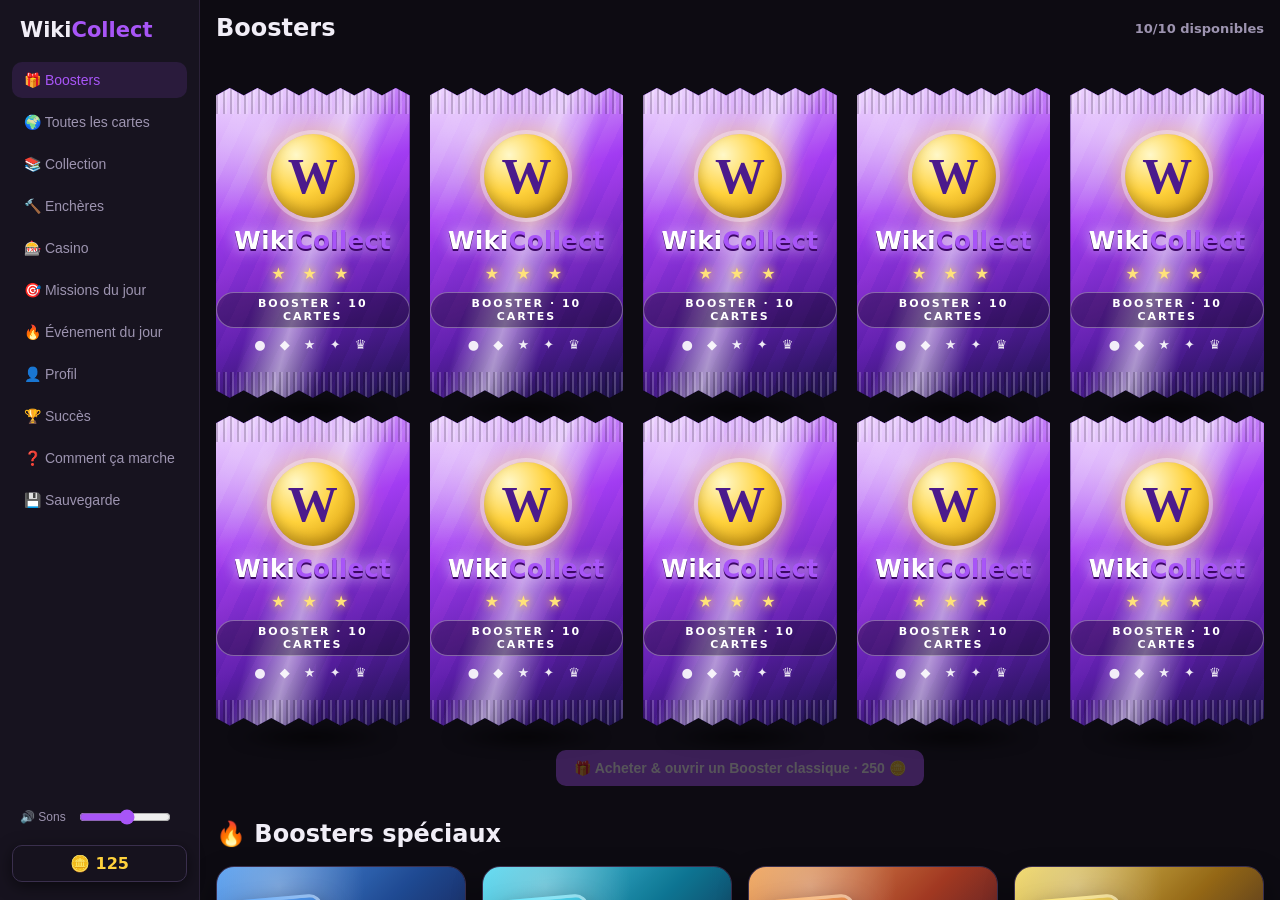
==== commit 1ccb173c: "Add files via upload" ====
--- a/index.html
+++ b/index.html
@@ -1,7 +1,7 @@
 <!DOCTYPE html>
 <html lang="fr"><head><meta charset="utf-8">
 <meta name="viewport" content="width=device-width, initial-scale=1, viewport-fit=cover">
-<title>WikiCollect · V125</title>
+<title>WikiCollect · V127</title>
 <link rel="icon" type="image/svg+xml" href="data:image/svg+xml,%3Csvg%20xmlns%3D%22http%3A%2F%2Fwww.w3.org%2F2000%2Fsvg%22%20viewBox%3D%220%200%2064%2064%22%3E%0A%3Crect%20width%3D%2264%22%20height%3D%2264%22%20rx%3D%2214%22%20fill%3D%22%2317131f%22%2F%3E%0A%3Ctext%20x%3D%227%22%20y%3D%2247%22%20font-family%3D%22Arial%2Csans-serif%22%20font-size%3D%2236%22%20font-weight%3D%22900%22%20fill%3D%22%23a855f7%22%3EW%3C%2Ftext%3E%0A%3Ctext%20x%3D%2237%22%20y%3D%2247%22%20font-family%3D%22Arial%2Csans-serif%22%20font-size%3D%2225%22%20font-weight%3D%22900%22%20fill%3D%22%23f1eef7%22%3EC%3C%2Ftext%3E%0A%3C%2Fsvg%3E">
 <link rel="apple-touch-icon" href="data:image/svg+xml,%3Csvg%20xmlns%3D%22http%3A%2F%2Fwww.w3.org%2F2000%2Fsvg%22%20viewBox%3D%220%200%2064%2064%22%3E%0A%3Crect%20width%3D%2264%22%20height%3D%2264%22%20rx%3D%2214%22%20fill%3D%22%2317131f%22%2F%3E%0A%3Ctext%20x%3D%227%22%20y%3D%2247%22%20font-family%3D%22Arial%2Csans-serif%22%20font-size%3D%2236%22%20font-weight%3D%22900%22%20fill%3D%22%23a855f7%22%3EW%3C%2Ftext%3E%0A%3Ctext%20x%3D%2237%22%20y%3D%2247%22%20font-family%3D%22Arial%2Csans-serif%22%20font-size%3D%2225%22%20font-weight%3D%22900%22%20fill%3D%22%23f1eef7%22%3EC%3C%2Ftext%3E%0A%3C%2Fsvg%3E">
 <style>
@@ -954,7 +954,7 @@
   }catch(e){}
 }
 let SAVEFAIL=false;
-const save=()=>{try{localStorage.setItem("wc_rarity_schema","v92");
+const save=()=>{try{try{stampRecent()}catch(e){}localStorage.setItem("wc_rarity_schema","v92");
  const strip=(k,v)=>typeof v=="string"&&v.startsWith("data:image/jpeg")?undefined:v,slim=(k,v)=>k==="d"?undefined:strip(k,v);
  try{localStorage.setItem("wc_col",JSON.stringify(col,strip));SAVEFAIL=false}
  catch(e){try{localStorage.setItem("wc_col",JSON.stringify(col,slim));SAVEFAIL=false}catch(e2){if(!SAVEFAIL){SAVEFAIL=true;try{toast("⚠️ Stockage du navigateur plein : tes nouvelles cartes ne sont PAS sauvegardées. Exporte ta sauvegarde (Profil) et libère de la place.")}catch(x){}}}}
@@ -1831,6 +1831,11 @@
   a.slice(1).forEach(o=>{keep.n+=o.n;const t=[...new Set([...(keep.tags||[]),...(o.tags||[])])].slice(0,8);if(t.length)keep.tags=t;if(!keep.img&&o.img)keep.img=o.img;delete col[o.id];ch++})});
  if(ch){_orr.t=0;_own.t=0;try{save()}catch(e){}try{toast("🧹 "+ch+" doublon"+(ch>1?"s":"")+" de cartes fusionné"+(ch>1?"s":"")+" (une seule carte par article)")}catch(e){}}return ch}
 try{dedupCol()}catch(e){console.warn("dedupCol",e)}
+/* V126 : « Plus récentes d'abord » = vraiment l'ordre d'obtention. Chaque carte reçoit une date quand elle arrive (ou quand un nouvel exemplaire arrive). */
+let _ln=null;
+function stampRecent(){if(!_ln)return;const now=Date.now();let k=0;Object.keys(col).forEach(id=>{const c=col[id];if(!c)return;const n=c.n||0,p=_ln[id];if(p===undefined||n>p)c.addedAt=now+(k++);_ln[id]=n});Object.keys(_ln).forEach(id=>{if(!col[id])delete _ln[id]})}
+function stampInit(){const ids=Object.keys(col),base=Date.now()-1e9;_ln={};ids.forEach((id,i)=>{const c=col[id];if(!c)return;if(!c.addedAt)c.addedAt=base+i;_ln[id]=c.n||0})}
+try{stampInit()}catch(e){console.warn("stampInit",e)}
 {const _col=collection;collection=function(){try{dedupCol()}catch(e){}return _col.apply(this,arguments)}}
 let filling=false;
 async function refill(){
@@ -2815,7 +2820,7 @@
 
 /* Global interaction layer */
 (function(){
- const rip=e=>{const b=e.target.closest&&e.target.closest(".btn,.choice,.cg,.mc,.case-tab,.fpCard");if(!b||b.disabled)return;const r=b.getBoundingClientRect();b.style.position=b.style.position||"relative";b.style.overflow="hidden";const s=document.createElement("i");s.className="rippleFx";const d=Math.max(r.width,r.height)*.55;s.style.width=s.style.height=d+"px";s.style.left=(e.clientX-r.left-d/2)+"px";s.style.top=(e.clientY-r.top-d/2)+"px";b.appendChild(s);setTimeout(()=>s.remove(),700)};
+ const rip=e=>{const b=e.target.closest&&e.target.closest(".btn,.choice,.cg,.mc,.case-tab,.fpCard");if(!b||b.disabled)return;const r=b.getBoundingClientRect();if(getComputedStyle(b).position==="static")b.style.position="relative";b.style.overflow="hidden";const s=document.createElement("i");s.className="rippleFx";const d=Math.max(r.width,r.height)*.55;s.style.width=s.style.height=d+"px";s.style.left=(e.clientX-r.left-d/2)+"px";s.style.top=(e.clientY-r.top-d/2)+"px";b.appendChild(s);setTimeout(()=>s.remove(),700)};
  document.addEventListener("pointerdown",rip,{passive:true});
  document.addEventListener("pointermove",e=>{const c=e.target.closest&&e.target.closest(".cg,.game-tile,.cgame,.case-tab,.fpCard");if(!c)return;const r=c.getBoundingClientRect(),x=(e.clientX-r.left)/r.width-.5,y=(e.clientY-r.top)/r.height-.5;c.style.transform=`perspective(850px) rotateX(${(-y*4).toFixed(2)}deg) rotateY(${(x*5).toFixed(2)}deg) translateY(-2px)`},{passive:true});
  document.addEventListener("pointerout",e=>{const c=e.target.closest&&e.target.closest(".cg,.game-tile,.cgame,.case-tab,.fpCard");if(c&&!c.contains(e.relatedTarget))c.style.transform=""});
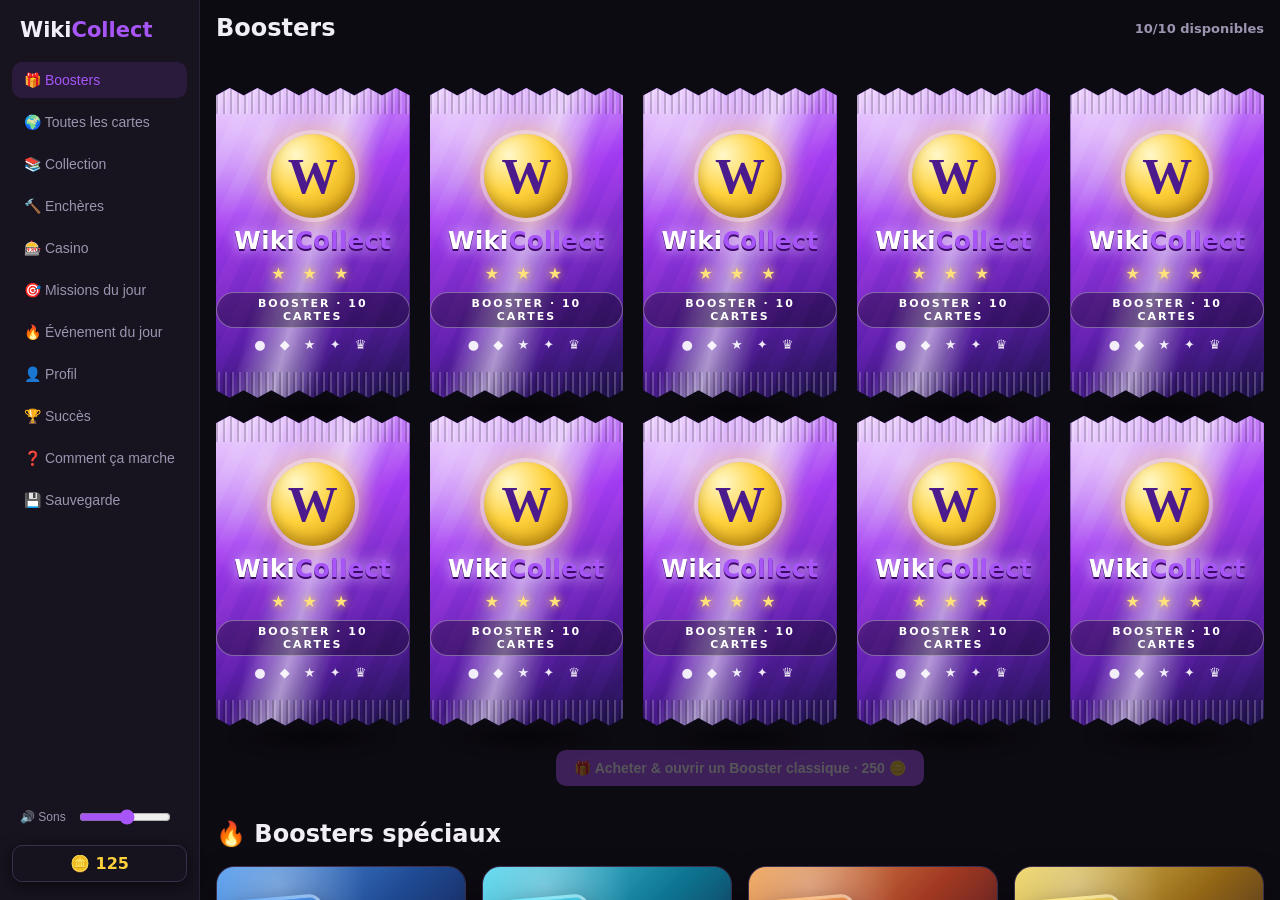
==== commit 596bf7a3: "Add files via upload" ====
--- a/index.html
+++ b/index.html
@@ -1,7 +1,7 @@
 <!DOCTYPE html>
 <html lang="fr"><head><meta charset="utf-8">
 <meta name="viewport" content="width=device-width, initial-scale=1, viewport-fit=cover">
-<title>WikiCollect · V127</title>
+<title>WikiCollect · V129</title>
 <link rel="icon" type="image/svg+xml" href="data:image/svg+xml,%3Csvg%20xmlns%3D%22http%3A%2F%2Fwww.w3.org%2F2000%2Fsvg%22%20viewBox%3D%220%200%2064%2064%22%3E%0A%3Crect%20width%3D%2264%22%20height%3D%2264%22%20rx%3D%2214%22%20fill%3D%22%2317131f%22%2F%3E%0A%3Ctext%20x%3D%227%22%20y%3D%2247%22%20font-family%3D%22Arial%2Csans-serif%22%20font-size%3D%2236%22%20font-weight%3D%22900%22%20fill%3D%22%23a855f7%22%3EW%3C%2Ftext%3E%0A%3Ctext%20x%3D%2237%22%20y%3D%2247%22%20font-family%3D%22Arial%2Csans-serif%22%20font-size%3D%2225%22%20font-weight%3D%22900%22%20fill%3D%22%23f1eef7%22%3EC%3C%2Ftext%3E%0A%3C%2Fsvg%3E">
 <link rel="apple-touch-icon" href="data:image/svg+xml,%3Csvg%20xmlns%3D%22http%3A%2F%2Fwww.w3.org%2F2000%2Fsvg%22%20viewBox%3D%220%200%2064%2064%22%3E%0A%3Crect%20width%3D%2264%22%20height%3D%2264%22%20rx%3D%2214%22%20fill%3D%22%2317131f%22%2F%3E%0A%3Ctext%20x%3D%227%22%20y%3D%2247%22%20font-family%3D%22Arial%2Csans-serif%22%20font-size%3D%2236%22%20font-weight%3D%22900%22%20fill%3D%22%23a855f7%22%3EW%3C%2Ftext%3E%0A%3Ctext%20x%3D%2237%22%20y%3D%2247%22%20font-family%3D%22Arial%2Csans-serif%22%20font-size%3D%2225%22%20font-weight%3D%22900%22%20fill%3D%22%23f1eef7%22%3EC%3C%2Ftext%3E%0A%3C%2Fsvg%3E">
 <style>
@@ -651,6 +651,8 @@
 <div class="modal" id="modal"></div>
 <script id="wc-restore">
 (function(){
+ try{window.__LT0=+localStorage.getItem("wc_col_t")||0}catch(e){window.__LT0=0}
+ window.__colChecked=false;
  const SKIP=/^wc_(rank|films)/;
  const keys=()=>{const a=[];for(let i=0;i<localStorage.length;i++){const k=localStorage.key(i);if(k&&(k.startsWith("wc_")||k.startsWith("ACCOUNT_"))&&!SKIP.test(k))a.push(k)}return a};
  const snap=()=>{const d={};keys().forEach(k=>{d[k]=localStorage.getItem(k)});return{v:2,t:Date.now(),site:"WikiCollect",d}};
@@ -954,11 +956,12 @@
   }catch(e){}
 }
 let SAVEFAIL=false;
+let _mt=0;function mirrorCol(){clearTimeout(_mt);_mt=setTimeout(()=>{if(!window.__colChecked)return mirrorCol();try{if(window.WCSAVE)window.WCSAVE.put("col",{t:Date.now(),ls:!SAVEFAIL,col})}catch(e){}},500)}
 const save=()=>{try{try{stampRecent()}catch(e){}localStorage.setItem("wc_rarity_schema","v92");
  const strip=(k,v)=>typeof v=="string"&&v.startsWith("data:image/jpeg")?undefined:v,slim=(k,v)=>k==="d"?undefined:strip(k,v);
- try{localStorage.setItem("wc_col",JSON.stringify(col,strip));SAVEFAIL=false}
- catch(e){try{localStorage.setItem("wc_col",JSON.stringify(col,slim));SAVEFAIL=false}catch(e2){if(!SAVEFAIL){SAVEFAIL=true;try{toast("⚠️ Stockage du navigateur plein : tes nouvelles cartes ne sont PAS sauvegardées. Exporte ta sauvegarde (Profil) et libère de la place.")}catch(x){}}}}
- localStorage.setItem("wc_stock",stock);localStorage.setItem("wc_t0",t0);localStorage.setItem("wc_money",money);saveBoosterCooldowns()}catch(e){}};
+ try{localStorage.setItem("wc_col",JSON.stringify(col,strip));localStorage.setItem("wc_col_t",String(Date.now()));SAVEFAIL=false}
+ catch(e){try{localStorage.setItem("wc_col",JSON.stringify(col,slim));localStorage.setItem("wc_col_t",String(Date.now()));SAVEFAIL=false}catch(e2){if(!SAVEFAIL){SAVEFAIL=true;try{toast("⚠️ Stockage du navigateur plein : tes nouvelles cartes ne sont PAS sauvegardées. Exporte ta sauvegarde (Profil) et libère de la place.")}catch(x){}}}}
+ localStorage.setItem("wc_stock",stock);localStorage.setItem("wc_t0",t0);localStorage.setItem("wc_money",money);saveBoosterCooldowns()}catch(e){}try{mirrorCol()}catch(e){}};
 // V87 : Kameto canonique = créateur Twitch @kamet0 avec sa vraie photo de profil.
 // L'ancienne carte Wikipédia « Kameto » est la mauvaise variante pour ce jeu : on la retire du catalogue et de la collection,
 // puis on conserve/restaure uniquement la carte créateur correcte.
@@ -1599,7 +1602,7 @@
  $("pv").onclick=()=>{page--;all();main.scrollTo(0,0)};$("nx").onclick=()=>{page++;all();main.scrollTo(0,0)};
  $("pv").disabled=page<2;$("nx").disabled=true;const cw=main.clientWidth;$("g").style.gridTemplateColumns="repeat("+(cw>=900?8:cw>=560?4:2)+",1fr)";
  try{if(!q&&SO=="rare"){try{await loadRank()}catch(rankErr){console.warn("Classement Wikipédia indisponible, utilisation du classement local.",rankErr);RANK=Object.values(col||{}).filter(c=>c&&c.t&&c.img&&!noImageTitle(c.t)).map(c=>({t:c.t,r:+c.r||0,v:+c.v||0,src:c.src||"wiki",cr:c.src==="cr"?c:null,g:inferCardCategory(c)}));RANK=RANK.filter((e,i,a)=>a.findIndex(x=>nz2(x.t)===nz2(e.t))===i).sort((a,b)=>b.r-a.r||b.v-a.v||String(a.t).localeCompare(String(b.t)));RANKSET=new Set(RANK.map(e=>e.t));buildCategoryStats(RANK)}const base=CG?RANK.filter(e=>e.g===CG):RANK;FL=fr.size?base.filter(e=>fr.has(e.r)):base}else if(q){await loadFilms()}const [r,tot]=await Promise.all([collect(cursors[page-1]),totalOf()]);
-  cursors[page]=r.next;if(q&&page==1){const needle=q.toLowerCase();const local=[...FILMS.filter(f=>(f.t||"").toLowerCase().includes(needle)||(f.baseTitle||"").toLowerCase().includes(needle)),...CRE.filter(c=>c.t.toLowerCase().includes(needle)&&(!fr.size||fr.has(c.r)))];const seen=new Set();r.out=[...local,...r.out].filter(c=>{if(seen.has(c.id))return false;seen.add(c.id);return true}).slice(0,PS)}
+  if(!$("g")||tab!==1)return;cursors[page]=r.next;if(q&&page==1){const needle=q.toLowerCase();const local=[...FILMS.filter(f=>(f.t||"").toLowerCase().includes(needle)||(f.baseTitle||"").toLowerCase().includes(needle)),...CRE.filter(c=>c.t.toLowerCase().includes(needle)&&(!fr.size||fr.has(c.r)))];const seen=new Set();r.out=[...local,...r.out].filter(c=>{if(seen.has(c.id))return false;seen.add(c.id);return true}).slice(0,PS)}
   $("g").innerHTML=r.out.length?r.out.map(card).join(""):'<div class="msg">Aucune carte avec image trouvée.</div>';bind($("g"));
   const SH=[.9,.08,.015,.004,.0008,.0003,.00005,.00001],frac=fr.size?Math.max(.0001,[...fr].reduce((s,i)=>s+SH[i],0)):1,rr=rawTot?imgTot/rawTot:.4,tp=(!q&&SO=="rare"&&fr.size&&!fr.has(0))?Math.max(page,Math.ceil(FL.length*.7/PS)):Math.max(page,Math.ceil((q?tot*rr:RANK.length*.8+Math.max(0,tot-RANK.length)*rr)*frac/PS));
   $("pn").textContent=`Page ${page.toLocaleString("fr-FR")} / ~${tp.toLocaleString("fr-FR")}`;if(CG)$("pn").textContent="Page "+page.toLocaleString("fr-FR")+" · "+CATGROUPS[CG].l;
@@ -1608,6 +1611,7 @@
  catch(e){
  console.error("Wikipédia indisponible, bascule sur le catalogue local.",e);
  const local=await localCatalogFallback();
+ if(!$("g")||tab!==1)return;
  $("g").innerHTML=local.length?local.map(card).join(""):'<div class="msg">Wikipédia est momentanément inaccessible. Aucun catalogue local disponible. <button class="btn g" id="rt">Réessayer</button></div>';
  bind($("g"));
  $("cnt").textContent=local.length?`${local.length.toLocaleString("fr-FR")} cartes locales disponibles · Wikipédia sera réessayé au prochain chargement.`:"Wikipédia indisponible";
@@ -1836,6 +1840,9 @@
 function stampRecent(){if(!_ln)return;const now=Date.now();let k=0;Object.keys(col).forEach(id=>{const c=col[id];if(!c)return;const n=c.n||0,p=_ln[id];if(p===undefined||n>p)c.addedAt=now+(k++);_ln[id]=n});Object.keys(_ln).forEach(id=>{if(!col[id])delete _ln[id]})}
 function stampInit(){const ids=Object.keys(col),base=Date.now()-1e9;_ln={};ids.forEach((id,i)=>{const c=col[id];if(!c)return;if(!c.addedAt)c.addedAt=base+i;_ln[id]=c.n||0})}
 try{stampInit()}catch(e){console.warn("stampInit",e)}
+/* V129 : copie complète de la collection dans IndexedDB. Si le stockage normal du navigateur était plein, on récupère cette copie au démarrage. */
+(async()=>{try{const W=window.WCSAVE;if(!W){window.__colChecked=true;return}const r=await W.get("col");const lt=window.__LT0||0;
+ if(r&&r.ls===false&&r.col&&lt>0&&r.t>lt+1500){const n=Object.keys(r.col).length;if(n>=Object.keys(col).length){col=r.col;try{hyd()}catch(e){}try{stampInit()}catch(e){}save();try{render()}catch(e){}try{toast("♻️ Collection récupérée depuis la copie de secours ("+n.toLocaleString("fr-FR")+" cartes)")}catch(e){}}}}catch(e){console.warn("récup collection",e)}window.__colChecked=true})();
 {const _col=collection;collection=function(){try{dedupCol()}catch(e){}return _col.apply(this,arguments)}}
 let filling=false;
 async function refill(){
@@ -3752,7 +3759,8 @@
   async function api(params){
    const u=new URL(API);Object.entries(params||{}).forEach(([k,v])=>u.searchParams.set(k,v));u.searchParams.set("origin","*");
    let last=null;
-   for(let n=0;n<4;n++){
+   for(let n=0;n<6;n++){
+    while(typeof navigator!=='undefined'&&navigator.onLine===false)await sleep(3000);
     const ac=new AbortController(),tm=setTimeout(()=>ac.abort(),15000);
     try{
      const r=await fetch(u.toString(),{method:"GET",mode:"cors",credentials:"omit",cache:"no-store",headers:{"Accept":"application/json"},signal:ac.signal});
@@ -3761,7 +3769,7 @@
      if(ct&&!ct.includes("json"))throw Error("Réponse non-JSON");
      return await r.json();
     }catch(e){last=e}finally{clearTimeout(tm)}
-    if(n<3)await sleep(800*(n+1));
+    if(n<5)await sleep(Math.min(20000,1000*Math.pow(2,n)));
    }
    throw last||Error("Wikipédia inaccessible");
   }
@@ -3851,7 +3859,7 @@
     const beforeCol=(()=>{try{return Object.keys(JSON.parse(localStorage.getItem('wc_col')||'{}')).length}catch{return -1}})(),beforeMoney=localStorage.getItem('wc_money');
     console.log('🎴 WikiCollect V4.2 — objectif',TARGET.toLocaleString('fr-FR'),'· collection protégée',beforeCol,'· WikiCo',beforeMoney);
     try{const refreshed=await refreshExisting(200);console.log('🔄 Rareté/notoriété réévaluées :',refreshed,'cartes')}catch(e){console.warn('refresh rarity',e)}
-    for(;st.seed<seeds.length&&(await count())<TARGET;st.seed++){const root=seeds[st.seed];console.log(`🚀 [${st.seed+1}/${seeds.length}] ${root}`);try{await crawlCategory(root,st)}catch(e){console.warn('Catégorie ignorée/reprise',root,e)}st.catQueue=[];st.doneCats={};await metaSet('state',st)}
+    for(;st.seed<seeds.length&&(await count())<TARGET;st.seed++){const root=seeds[st.seed];console.log(`🚀 [${st.seed+1}/${seeds.length}] ${root}`);for(let at=0;at<3;at++){try{await crawlCategory(root,st);break}catch(e){if(at<2){await sleep(8000*(at+1))}else console.info('ℹ️ Catalogue : catégorie « '+root+' » passée (réseau instable), reprise au prochain lancement.')}}st.catQueue=[];st.doneCats={};await metaSet('state',st)}
     while((await count())<TARGET){const j=await api({action:'query',list:'allpages',apnamespace:'0',aplimit:'500',...(st.globalCursor?{apcontinue:st.globalCursor}:{})});const titles=(j.query?.allpages||[]).map(x=>x.title);if(!titles.length)break;for(let i=0;i<titles.length&&await count()<TARGET;i+=BATCH){try{const rows=await ingest(await pageInfo(titles.slice(i,i+BATCH)),['Catalogue Wikipédia FR']);st.added=(st.added||0)+rows.length}catch(e){console.warn('allpages',e)}await metaSet('state',st);await sleep(WAIT)}st.globalCursor=j.continue?.apcontinue||'';await metaSet('state',st);if(!st.globalCursor)break}
     const afterCol=(()=>{try{return Object.keys(JSON.parse(localStorage.getItem('wc_col')||'{}')).length}catch{return -1}})();const afterMoney=localStorage.getItem('wc_money');console.log('━━━━━━━━━━━━━━━━━━━━');console.log('✅ Catalogue V4.1 :',(await count()).toLocaleString('fr-FR'),'cartes avec image');console.log('➕ nouvelles cartes :',(st.added||0).toLocaleString('fr-FR'));console.log('🛡️ Collection',beforeCol,'→',afterCol,'· WikiCo',beforeMoney,'→',afterMoney);console.log('💾 Progression persistante dans IndexedDB');
   }catch(e){console.error('❌ WCV4.1',e)}running=false}
@@ -4330,7 +4338,7 @@
    try{const j=JSON.parse(await f.text());if(!j||!j.d||typeof j.d!=="object"||!Object.keys(j.d).some(k=>k.startsWith("wc_")))throw 0;
     const n=Object.keys(JSON.parse(j.d.wc_col||"{}")).length;
     if(!confirm("Remplacer ta progression actuelle par cette sauvegarde ("+n+" cartes différentes, "+(+j.d.wc_money||0)+" pièces) ?\n(Ta progression actuelle est gardée en copie de secours.)"))return;
-    W.block=true;try{await W.put("before-import",W.snap())}catch(x){}
+    W.block=true;try{await W.put("before-import",W.snap())}catch(x){}try{await W.put("col",null)}catch(x){}
     W.keys().forEach(k=>localStorage.removeItem(k));
     Object.keys(j.d).forEach(k=>{if(typeof j.d[k]==="string")localStorage.setItem(k,j.d[k])});
     localStorage.setItem("ACCOUNT_RESET_V105_GUARD","1");sessionStorage.setItem("wc_restored","1");location.reload()}
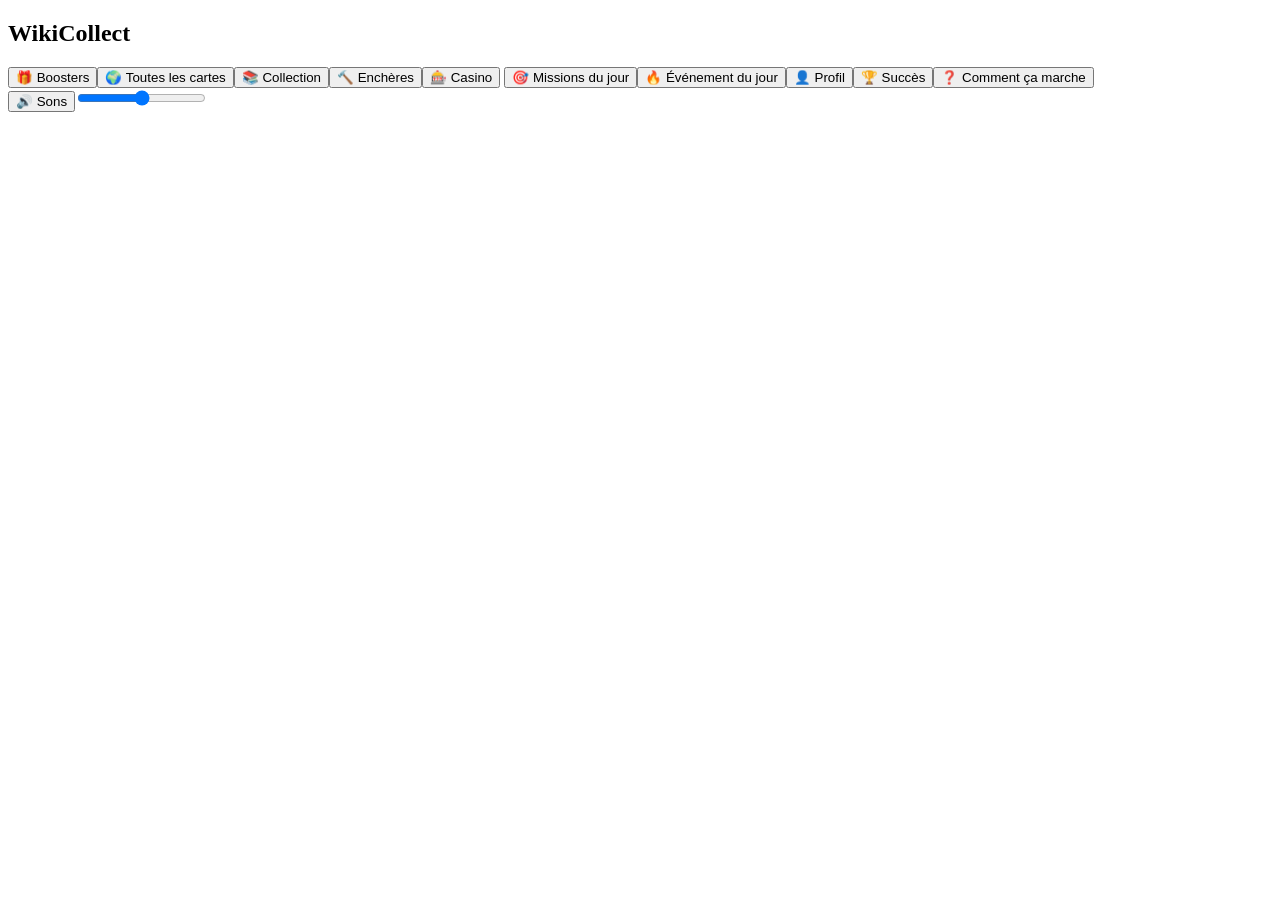
==== commit 2a134515: "Add files via upload" ====
--- a/index.html
+++ b/index.html
@@ -1,4370 +1,22 @@
 <!DOCTYPE html>
 <html lang="fr"><head><meta charset="utf-8">
 <meta name="viewport" content="width=device-width, initial-scale=1, viewport-fit=cover">
-<title>WikiCollect · V129</title>
+<title>WikiCollect · V133</title>
 <link rel="icon" type="image/svg+xml" href="data:image/svg+xml,%3Csvg%20xmlns%3D%22http%3A%2F%2Fwww.w3.org%2F2000%2Fsvg%22%20viewBox%3D%220%200%2064%2064%22%3E%0A%3Crect%20width%3D%2264%22%20height%3D%2264%22%20rx%3D%2214%22%20fill%3D%22%2317131f%22%2F%3E%0A%3Ctext%20x%3D%227%22%20y%3D%2247%22%20font-family%3D%22Arial%2Csans-serif%22%20font-size%3D%2236%22%20font-weight%3D%22900%22%20fill%3D%22%23a855f7%22%3EW%3C%2Ftext%3E%0A%3Ctext%20x%3D%2237%22%20y%3D%2247%22%20font-family%3D%22Arial%2Csans-serif%22%20font-size%3D%2225%22%20font-weight%3D%22900%22%20fill%3D%22%23f1eef7%22%3EC%3C%2Ftext%3E%0A%3C%2Fsvg%3E">
 <link rel="apple-touch-icon" href="data:image/svg+xml,%3Csvg%20xmlns%3D%22http%3A%2F%2Fwww.w3.org%2F2000%2Fsvg%22%20viewBox%3D%220%200%2064%2064%22%3E%0A%3Crect%20width%3D%2264%22%20height%3D%2264%22%20rx%3D%2214%22%20fill%3D%22%2317131f%22%2F%3E%0A%3Ctext%20x%3D%227%22%20y%3D%2247%22%20font-family%3D%22Arial%2Csans-serif%22%20font-size%3D%2236%22%20font-weight%3D%22900%22%20fill%3D%22%23a855f7%22%3EW%3C%2Ftext%3E%0A%3Ctext%20x%3D%2237%22%20y%3D%2247%22%20font-family%3D%22Arial%2Csans-serif%22%20font-size%3D%2225%22%20font-weight%3D%22900%22%20fill%3D%22%23f1eef7%22%3EC%3C%2Ftext%3E%0A%3C%2Fsvg%3E">
-<style>
-:root{--bg:#0d0b12;--sf:#17131f;--sf2:#241d31;--fg:#f1eef7;--mut:#9d94b0;--ac:#a855f7;color-scheme:dark}
-*{box-sizing:border-box;-webkit-user-select:none;user-select:none;-webkit-tap-highlight-color:transparent}html,body{height:100%;margin:0}
-body{background:var(--bg);color:var(--fg);font-family:Inter,system-ui,sans-serif;display:flex}
-nav{width:200px;background:var(--sf);padding:18px 12px;display:flex;flex-direction:column;gap:6px;flex-shrink:0;border-right:1px solid #2b2238}
-nav h1{font-size:21px;margin:0 0 14px 8px}nav h1 span{color:var(--ac)}
-nav button{background:none;border:0;color:var(--mut);text-align:left;padding:10px 12px;border-radius:10px;font-size:14px;cursor:pointer;white-space:nowrap}
-nav button.on{background:#a855f722;color:var(--ac)}nav .sp{flex:1}
-main{flex:1;overflow-y:auto;padding:76px 20px 20px;min-width:0}
-h2{margin:0 0 4px}.sub{color:var(--mut);font-size:13px;margin-bottom:16px}
-.bar{display:flex;gap:8px;margin-bottom:12px}
-input{-webkit-user-select:text;user-select:text;background:var(--sf2);border:1px solid #3a2f4d;color:var(--fg);padding:9px 12px;border-radius:9px;font-size:14px;flex:1;min-width:150px}
-.chips{display:flex;flex-wrap:wrap;gap:6px;margin-bottom:16px}
-.chip{border:0;padding:4px 10px;border-radius:99px;font-size:11px;font-weight:600;cursor:pointer;opacity:.5;color:#000}
-.chip.on{opacity:1;outline:2px solid #fff}
-.grid{display:grid;grid-template-columns:repeat(auto-fill,minmax(150px,1fr));gap:16px}
-.grid.lg{grid-template-columns:repeat(auto-fill,minmax(190px,1fr));gap:22px}
-/* ===== CARTES ===== */
-.card{--c:#ccc;aspect-ratio:2/3;border-radius:14px;padding:4px;cursor:pointer;position:relative;transition:transform .12s ease-out;transform:perspective(700px) rotateX(var(--rx,0deg)) rotateY(var(--ry,0deg)) scale(var(--s,1));background:linear-gradient(135deg,var(--c),#fffb 45%,var(--c) 62%)}
-.in{height:100%;border-radius:11px;background:var(--c);display:flex;flex-direction:column;overflow:hidden;position:relative;z-index:1}
-.in img{flex:1;min-height:0;width:100%;object-fit:cover;background:#e9e6ef;display:block;-webkit-user-drag:none;user-drag:none}.in img.creator-art{object-position:50% 18%;}
-.nm{padding:7px 6px 8px;font-weight:800;font-size:13px;background:var(--c);color:#15121b;text-align:center;line-height:1.15}
-.nm .t{display:-webkit-box;-webkit-line-clamp:2;-webkit-box-orient:vertical;overflow:hidden}
-.nm small{display:block;margin-top:2px;font-size:11px;font-weight:800;opacity:.75}
-.cnt{position:absolute;top:6px;right:6px;z-index:2;background:#000b;color:#fff;font-size:12px;font-weight:800;padding:2px 7px;border-radius:99px}
-.foil,.glare,.spk,.tex{position:absolute;inset:0;pointer-events:none;border-radius:inherit;z-index:3}
-.r3,.r4,.r5{--sh:232,238,255}.r6,.r7{--sh:255,224,140}.r8,.r9,.r10{--sh:255,238,175}
-.foil{opacity:0;background:linear-gradient(112deg,transparent 34%,rgba(var(--sh,255,255,255),.55) 47%,rgba(var(--sh,255,255,255),.1) 53%,transparent 64%);background-size:260% 100%;background-position:calc(150% - var(--mx,50)*2.2%) 0}
-.glare{background:radial-gradient(circle at calc(var(--mx,50)*1%) calc(var(--my,50)*1%),#fff5,transparent 40%);mix-blend-mode:overlay;opacity:0;transition:opacity .2s}
-.card:hover .glare{opacity:1}
-.spk{opacity:0;background:linear-gradient(112deg,transparent 40%,rgba(var(--sh,255,255,255),.45) 50%,transparent 60%);background-size:250% 100%;animation:sw2 4.5s linear infinite}
-@keyframes sw2{from{background-position:150% 0}to{background-position:-50% 0}}
-.tex{opacity:0;background:repeating-linear-gradient(60deg,rgba(255,255,255,.22) 0 1px,transparent 1px 5px);-webkit-mask-image:radial-gradient(circle at calc(var(--mx,50)*1%) calc(var(--my,50)*1%),#000,transparent 62%);mask-image:radial-gradient(circle at calc(var(--mx,50)*1%) calc(var(--my,50)*1%),#000,transparent 62%)}
-.gl{display:none;position:absolute;z-index:4;width:34px;height:34px;pointer-events:none;opacity:0;background:linear-gradient(#fff0,#fff,#fff0) center/2px 100% no-repeat,linear-gradient(90deg,#fff0,#fff,#fff0) center/100% 2px no-repeat,radial-gradient(circle,#fff9,#fff0 60%);animation:gl 3.6s ease-in-out infinite}
-.gl.a{left:20%;top:24%}.gl.b{right:16%;top:50%;animation-delay:1.8s}
-@keyframes gl{0%,100%{opacity:0;transform:scale(.3) rotate(0)}50%{opacity:.95;transform:scale(1) rotate(45deg)}}
-.r6 .gl.a,.r7 .gl,.r8 .gl,.r9 .gl,.r10 .gl{display:block}
-.r3 .foil{opacity:.5}.r3 .tex{opacity:.5}
-.r4 .foil,.r5 .foil{opacity:.7}.r4 .tex,.r5 .tex{opacity:.65}.r4 .spk,.r5 .spk{opacity:.35}
-.r6 .foil{opacity:.7}.r6 .tex{opacity:.5}.r6 .spk{opacity:.5}
-.r7,.r10{padding:0}.r7 .in,.r10 .in{border-radius:14px}
-.r7 .nm,.r10 .nm{position:absolute;bottom:0;left:0;right:0;background:#0008;color:#fff;backdrop-filter:blur(6px)}
-.r7 .foil{opacity:.8}.r7 .tex{opacity:.6}.r7 .spk{opacity:.6}.r7{box-shadow:0 0 12px rgba(255,214,110,.45)}
-.r8{box-shadow:0 0 12px rgba(255,214,110,.5);animation:aura 3s ease-in-out infinite}.r8 .foil{opacity:.8}.r8 .tex{opacity:.6}.r8 .spk{opacity:.7}
-.r9{box-shadow:0 0 16px rgba(255,224,130,.6);animation:aura 2.4s ease-in-out infinite}.r9 .foil{opacity:.9}.r9 .tex{opacity:.8}.r9 .spk{opacity:.85}.r9 .in img{animation:shm 5s ease-in-out infinite}
-.r10{animation:aura2 2s ease-in-out infinite}.r10 .foil{opacity:1}.r10 .tex{opacity:1}.r10 .spk{opacity:1}.r10 .in img{animation:shm 4s ease-in-out infinite}
-@keyframes aura{50%{box-shadow:0 0 26px rgba(255,214,110,.8)}}
-@keyframes aura2{0%,100%{box-shadow:0 0 20px rgba(255,240,190,.6),0 0 44px rgba(255,214,110,.25)}50%{box-shadow:0 0 34px rgba(255,250,220,.95),0 0 70px rgba(255,214,110,.5)}}
-@keyframes shm{50%{transform:scale(1.05)}}
-.pag{display:flex;gap:10px;justify-content:center;align-items:center;margin:22px 0;color:var(--mut);font-size:14px}
-.btn{background:var(--ac);color:#fff;border:0;padding:10px 18px;border-radius:10px;font-weight:700;cursor:pointer;font-size:14px}
-.btn:disabled{opacity:.3;cursor:default}.btn.g{background:var(--sf2);color:var(--fg)}
-/* ===== BOOSTERS (style paquet holo) ===== */
-/* ===== BOOSTERS : 10 emplacements en grille 5 x 2 ===== */
-.packs{display:grid;grid-template-columns:repeat(5,minmax(0,1fr));gap:18px 20px;justify-content:center;align-items:start;width:min(100%,1080px);margin:24px auto}.packs .pack{width:100%;height:auto;aspect-ratio:200/320}
-.specials{display:grid;grid-template-columns:repeat(4,minmax(0,1fr));gap:16px;margin:18px auto 34px;max-width:1080px}.special-pack{position:relative;min-height:190px;border:1px solid #3a2f4d;border-radius:18px;overflow:hidden;background:linear-gradient(145deg,#24152f,#120c1b 65%);box-shadow:0 14px 30px #0007;transition:transform .18s,border-color .18s,box-shadow .18s;cursor:pointer}.special-pack:hover{transform:translateY(-4px);border-color:#a855f7;box-shadow:0 18px 34px #0009,0 0 0 1px #a855f733}.special-pack .swrap{position:absolute;inset:0;background:radial-gradient(circle at 25% 10%,#fff5,transparent 34%),linear-gradient(135deg,var(--pc1),var(--pc2) 48%,#150a2a);opacity:.95}.special-pack .sinfo{position:relative;z-index:2;display:flex;height:100%;padding:18px;gap:15px;align-items:center}.special-pack .smini{width:92px;height:128px;flex:none;border-radius:13px;padding:3px;background:linear-gradient(140deg,var(--pc1),#fff8,var(--pc2));box-shadow:0 12px 24px #0008;transform:rotate(-5deg)}.special-pack .smini>div{height:100%;border-radius:10px;background:radial-gradient(circle at 50% 20%,#fff8,transparent 30%),linear-gradient(160deg,var(--pc1),var(--pc2) 60%,#150a2a);display:flex;flex-direction:column;align-items:center;justify-content:center;color:#fff;text-align:center;gap:5px}.special-pack .smini b{font:900 34px Georgia,serif;color:#ffe27a;text-shadow:0 0 14px #fff5}.special-pack .smini span{font-size:8px;font-weight:900;letter-spacing:1.5px}.special-pack .sbody{min-width:0;display:flex;flex-direction:column;gap:7px}.special-pack h3{margin:0;font-size:16px}.special-pack p{margin:0;color:#ddd5e8;font-size:12px;line-height:1.4}.special-pack .guarantee{display:inline-flex;align-items:center;gap:6px;width:max-content;padding:4px 8px;border-radius:999px;background:#0006;border:1px solid #fff3;color:#fff;font-size:11px;font-weight:800}.special-pack .buyline{display:flex;align-items:center;justify-content:space-between;gap:8px;margin-top:2px}.special-pack .price{font-weight:900;color:#ffd23c;font-size:15px}.special-pack .buyline .btn{padding:8px 12px;font-size:12px}
-@media(max-width:1150px){.packs{grid-template-columns:repeat(4,minmax(0,1fr));max-width:900px}.specials{grid-template-columns:repeat(4,minmax(0,1fr))}}
-@media(max-width:760px){.packs{grid-template-columns:repeat(2,minmax(0,1fr));gap:14px;max-width:520px}.specials{grid-template-columns:1fr}.special-pack .smini{width:82px;height:114px}}
-.pack{position:relative;width:200px;height:320px;cursor:pointer;user-select:none;-webkit-user-select:none;touch-action:none;transition:transform .15s ease-out,filter .3s;filter:drop-shadow(0 16px 22px #000c);transform:perspective(800px) rotateX(var(--rx,0deg)) rotateY(var(--ry,0deg)) scale(var(--s,1))}
-.pack .body{position:absolute;inset:0;clip-path:var(--clip);overflow:hidden;background:radial-gradient(circle at 25% 15%,#fff7,transparent 38%),linear-gradient(160deg,#e9c8ff,#a23cf2 35%,#5b1ea8 70%,#1b1145)}
-.pack .body::before{content:"";position:absolute;inset:0;background:repeating-linear-gradient(115deg,#ffffff12 0 14px,transparent 14px 28px);mix-blend-mode:overlay;background-position:calc(var(--mx,50)*2px) 0}
-.pack .body::after{content:"";position:absolute;inset:-20% -60%;background:linear-gradient(105deg,transparent 42%,#fff8 50%,transparent 58%);animation:sw 3.2s ease-in-out infinite}
-@keyframes sw{0%{transform:translateX(-60%)}60%,100%{transform:translateX(60%)}}
-.crimp{position:absolute;left:0;right:0;height:26px;z-index:2;background:repeating-linear-gradient(90deg,#0000002e 0 2px,#ffffff30 2px 4px,transparent 4px 7px)}
-.crimp.t{top:0}.crimp.b{bottom:0}
-.pk{position:absolute;inset:0;z-index:3;display:flex;flex-direction:column;align-items:center;justify-content:center;gap:9px;color:#fff;text-align:center}
-.emb{width:84px;height:84px;border-radius:50%;display:flex;align-items:center;justify-content:center;font-size:50px;font-weight:900;font-family:Georgia,serif;color:#4b1a8c;background:radial-gradient(circle at 30% 25%,#fff8c9,#ffd23c 45%,#c98a00);box-shadow:0 0 0 4px #fff5,0 0 30px #ffd23caa,inset 0 -6px 12px #0003}
-.ttl{font-size:24px;font-weight:900;letter-spacing:.5px;text-shadow:0 2px 0 #3b0764,0 0 16px #e9d5ff}.ttl b{color:var(--ac)}
-.stars{color:#ffe27a;letter-spacing:6px;font-size:16px;text-shadow:0 0 10px #ffd23c}
-.tag{font-size:11px;font-weight:800;letter-spacing:2px;background:#0005;padding:4px 10px;border-radius:99px;border:1px solid #fff5}
-.dots{font-size:13px;letter-spacing:5px;opacity:.9}
-.cdt{position:absolute;left:0;right:0;bottom:34px;z-index:4;font-size:12px;font-weight:800;text-shadow:0 1px 4px #000}
-.pack.lock{filter:grayscale(.9) brightness(.5) drop-shadow(0 10px 14px #000);cursor:not-allowed}
-.stage .pack{width:min(260px,70vw);height:416px;cursor:default}
-.shake{animation:shk .5s ease-in-out infinite}
-@keyframes shk{0%,100%{transform:rotate(0)}20%{transform:rotate(-5deg) scale(1.03)}40%{transform:rotate(5deg) scale(1.05)}60%{transform:rotate(-4deg)}80%{transform:rotate(4deg)}}
-.reveal{display:flex;flex-wrap:wrap;gap:14px;justify-content:center}.reveal .card{width:130px}
-.stage{display:flex;justify-content:center;margin:10px 0}.stage .card,.back{width:min(280px,70vw)}
-.pop{animation:pp .6s cubic-bezier(.2,1.4,.4,1)}@keyframes pp{from{transform:scale(.4) rotate(-12deg);opacity:0}}
-.back{aspect-ratio:2/3;border-radius:14px;background:repeating-linear-gradient(45deg,#4c1d95,#4c1d95 12px,#3b0764 12px,#3b0764 24px);border:3px solid var(--ac);display:flex;align-items:center;justify-content:center;font-size:70px;color:#e9d5ff;cursor:pointer;animation:pl 1.4s infinite}
-@keyframes pl{50%{transform:scale(1.03)}}
-.msg{text-align:center;color:var(--mut);padding:40px;grid-column:1/-1}
-.modal{display:none;position:fixed;inset:0;background:#000b;z-index:50;align-items:center;justify-content:center;padding:16px}
-.mbox{position:relative;background:var(--sf);border:1px solid #3a2f4d;border-radius:20px;padding:26px;display:flex;gap:28px;max-width:760px;width:100%;max-height:92%;overflow:auto}
-.mcard{width:270px;flex-shrink:0}.mcard .card{width:100%}.minfo{flex:1;min-width:0}
-.mbox .x{position:absolute;top:12px;right:12px;padding:6px 12px;z-index:5}
-.row{display:flex;justify-content:space-between;padding:8px 0;border-bottom:1px solid #2b2238;font-size:14px;gap:10px}
-.row span:first-child{color:var(--mut)}
-.creator-art{object-fit:cover!important;object-position:50% 22%!important;image-rendering:auto}
-@media(max-width:820px){body{flex-direction:column}nav{width:100%;flex-direction:row;padding:8px;overflow-x:auto;border:0}nav h1,nav .sp{display:none}
-.mbox{flex-direction:column;align-items:center}.mcard{width:min(260px,70vw)}.minfo{width:100%}}
-.card{padding:0!important}.in{border-radius:14px;background:inherit}
-.bd{position:absolute;top:7px;left:7px;z-index:4;min-width:26px;height:26px;padding:0 7px;border-radius:8px;background:var(--c);color:#15121b;font-weight:900;font-size:13px;display:flex;align-items:center;justify-content:center;box-shadow:0 2px 8px #000a}
-.nm small{display:none!important}
-.back{flex-direction:column;gap:12px;background:radial-gradient(circle at 50% 28%,#b05cff,#4c1d95 55%,#1b0a3a);border:0;box-shadow:0 0 0 3px #e9d5ff55,0 0 40px #a855f766;position:relative;overflow:hidden;font-size:inherit}
-.back::before{content:"";position:absolute;inset:9px;border:2px solid #ffe27a88;border-radius:10px}
-.tz{position:absolute;top:0;left:0;right:0;height:22%;z-index:6;cursor:grab;touch-action:none;display:flex;align-items:center;justify-content:center;color:#fff;font-weight:800;font-size:14px;text-shadow:0 1px 4px #000;animation:pl 1.4s infinite}
-.tl{position:absolute;top:0;left:0;height:6px;width:calc(var(--t,0)*100%);background:#fff;box-shadow:0 0 14px #fff;z-index:7}
-.pack.opened{animation:op .45s ease-in forwards}@keyframes op{to{transform:scale(1.2);opacity:0;filter:brightness(3)}}
-#wo{position:fixed;inset:0;z-index:100;background:#05020f}#wo canvas{position:absolute;inset:0}
-#wt{position:absolute;left:0;right:0;bottom:12%;text-align:center;pointer-events:none}
-.cl{font-size:clamp(22px,4vw,38px);font-weight:900;text-shadow:0 0 18px #000;animation:ci .8s both;margin:8px 0}.cl small{display:block;font-size:.4em;letter-spacing:.3em;text-transform:uppercase;color:#d8c2ff}.fl{height:1.1em;border-radius:4px;vertical-align:-.15em}
-@keyframes ci{from{opacity:0;transform:scale(1.5);filter:blur(8px)}}
-#wsk{position:absolute;top:16px;right:16px}
-.mny{padding:8px 12px;font-weight:800;color:#ffd23c}
-.pack{transform-style:preserve-3d}.pack:not(.lock){filter:none}
-.pack .sh{position:absolute;left:8%;right:8%;bottom:-24px;height:26px;background:radial-gradient(#000b,transparent 70%);transform:translateZ(-24px);filter:blur(6px)}
-.ly{position:absolute;inset:0;clip-path:var(--clip);background:linear-gradient(#3a1477,#160a33)}
-.ly.bk{background:radial-gradient(circle at 50% 40%,#8a3cf2,#2a0f55);display:flex;align-items:center;justify-content:center}.ly.bk b{font:900 90px Georgia,serif;color:#ffd23c;transform:scaleX(-1)}
-.lst{margin-bottom:26px}.it{display:flex;flex-direction:column;gap:6px}.it .btn{padding:7px}
-.off{display:flex;align-items:center;gap:8px;flex-wrap:wrap;background:var(--sf);padding:10px 14px;border-radius:12px;margin-bottom:8px}
-.cas{display:flex;gap:20px;flex-wrap:wrap}.mach{background:var(--sf);border:1px solid #3a2f4d;border-radius:16px;padding:18px;flex:1;min-width:260px;display:flex;flex-direction:column;gap:12px;align-items:center;text-align:center}
-.reels{display:flex;gap:10px;font-size:56px}.rball{font-size:42px;font-weight:900;width:90px;height:90px;border-radius:50%;background:#222;display:flex;align-items:center;justify-content:center;box-shadow:0 0 0 4px #ffd23c88}
-.pack,.stage .pack{transform:none}
-.tz{top:7%;height:7%;animation:none!important;font-size:13px}
-.tz::before{content:"";position:absolute;left:5%;right:5%;top:50%;border-top:3px dashed #fffc}
-.tz{text-shadow:0 1px 4px #000}
-.tl{top:calc(11.5% - 3px);height:6px;background:#05020f;box-shadow:0 0 0 1.5px #fffd,0 0 12px #000;transition:width .08s linear}.tl::after{content:"✂";position:absolute;right:-11px;top:-15px;font-size:24px;filter:drop-shadow(0 0 5px #000);transform:rotate(-18deg);transition:transform .08s}.pack.cutting .tl::after{transform:rotate(-8deg) scale(1.08)}
-.card,.in{min-height:0}.in img{flex:1 1 0;height:0;min-height:0}
-.nm{flex:none;height:48px;display:flex;flex-direction:column;justify-content:center;padding:4px 6px}
-.r7 .nm,.r10 .nm{height:auto;padding:22px 8px 8px}
-.lst .grid{grid-template-columns:repeat(var(--n,5),1fr);gap:16px}
-/* découpe : tout est calé sur --cy (px), la ligne pointillée, la barre et les ciseaux */
-.stage .pack{--cy:32px}
-.tz{top:calc(var(--cy) - 18px)!important;height:36px!important;display:block!important;font-size:12px}
-.tz::before{top:50%!important}
-.tz span{position:absolute;left:0;right:0;top:calc(50% + 10px);text-align:center}
-.tl{top:calc(var(--cy) - 3px)!important;height:6px}
-.tl::after{content:""!important;right:-2px!important;top:50%!important;width:32px;height:24px;margin-top:-12px;font-size:0;transform:none!important;transform-origin:94% 50%;background:url("data:image/svg+xml,%3Csvg xmlns='http://www.w3.org/2000/svg' viewBox='0 0 32 24'%3E%3Cg fill='none' stroke='%23fff' stroke-width='2' stroke-linecap='round'%3E%3Ccircle cx='5' cy='5.5' r='3.5'/%3E%3Ccircle cx='5' cy='18.5' r='3.5'/%3E%3Cpath d='M8 7.5L30 12M8 16.5L30 12'/%3E%3C/g%3E%3C/svg%3E") no-repeat center/contain;filter:drop-shadow(0 0 4px #000)}
-.pack.cutting .tl::after{animation:snip .18s linear infinite}
-@keyframes snip{50%{transform:scaleY(.7)}}
-.pack.half{clip-path:inset(var(--cy) 0 0 0)}
-.pack.strip{clip-path:inset(0 0 calc(100% - var(--cy)) 0);transform-origin:0 var(--cy);animation:stp .85s cubic-bezier(.3,.6,.5,1) forwards;pointer-events:none;z-index:3}
-@keyframes stp{to{transform:translate(80px,-100px) rotate(20deg);opacity:0}}
-.lb{position:absolute;height:10px;z-index:9;pointer-events:none;background:linear-gradient(90deg,transparent,#fff,transparent);filter:blur(3px);animation:lbm .9s ease-out forwards}
-.lb::after{content:"";position:absolute;left:8%;right:8%;bottom:6px;height:150px;background:linear-gradient(transparent,rgba(255,240,190,.6))}
-@keyframes lbm{from{opacity:0;transform:scaleY(.2)}30%{opacity:1;transform:scaleY(2.2)}to{opacity:0;transform:scaleY(6)}}
-.gms{display:flex;gap:18px;flex-wrap:wrap}.gm{cursor:pointer;flex:1;min-width:250px;max-width:340px;background:var(--sf);border:1px solid #3a2f4d;border-radius:18px;padding:22px;transition:transform .15s,border-color .15s}.gm:hover{transform:translateY(-4px);border-color:var(--ac)}.gm b{font-size:56px}.gm h3{margin:8px 0}.gm p{color:var(--mut);font-size:13px;line-height:1.5;margin:0}
-.rl{display:flex;gap:26px;flex-wrap:wrap;align-items:flex-start}.rwl{width:340px;max-width:100%}.rwl canvas{width:100%;height:auto}.rtw{flex:1;min-width:300px;max-width:560px}
-.rhist{display:flex;gap:4px;flex-wrap:wrap;margin:10px 0;min-height:26px}.rhist span{color:#fff;font-size:12px;font-weight:800;min-width:26px;height:26px;border-radius:50%;display:flex;align-items:center;justify-content:center}
-.rtab{position:relative;display:grid;grid-template-columns:70px repeat(3,1fr) 70px;grid-auto-rows:38px;gap:2px;background:#0c3a1d;padding:6px;border-radius:12px;user-select:none}
-.rn,.ro{display:flex;align-items:center;justify-content:center;font-weight:800;font-size:14px;color:#fff;border:1px solid #ffffff55;border-radius:4px;cursor:pointer;text-align:center}.ro{background:#0f5a2b;font-size:12px}.rn:hover,.ro:hover{filter:brightness(1.3)}
-.bt{position:absolute;transform:translate(-50%,-50%);min-width:24px;height:24px;padding:0 5px;border-radius:50%;background:radial-gradient(circle at 35% 30%,#fff3b0,#e6b800);color:#3b2a00;font:800 11px/24px sans-serif;text-align:center;font-style:normal;box-shadow:0 2px 5px #000a,0 0 0 2px #fff8 inset;pointer-events:none;z-index:2}
-.ch.sel,.sb.sel{outline:2px solid var(--ac);background:#a855f733}
-.bjt{background:radial-gradient(#0f6a36,#083d1e);border-radius:18px;padding:18px;margin-bottom:14px;border:3px solid #5a3b14}.bjr{margin-bottom:12px}.bjr h3{margin:0 0 8px;color:#fff}.bjc{display:flex;gap:8px;flex-wrap:wrap;min-height:96px}
-.bjh{display:flex;gap:18px;flex-wrap:wrap}.bjhd{padding:8px;border-radius:12px;border:2px solid transparent}.bjhd.act{border-color:#ffd23c}
-.pc{width:64px;height:92px;border-radius:8px;background:#fff;color:#111;font:800 22px/1.1 Georgia,serif;padding:6px;display:flex;flex-direction:column;box-shadow:0 3px 8px #0009}.pc.rd{color:#dc2626}.pc span{font-size:26px}.pc.bkc{background:repeating-linear-gradient(45deg,#4c1d95,#4c1d95 6px,#3b0764 6px,#3b0764 12px);border:3px solid #fff}
-.bjm{min-height:26px;margin:8px 0 12px;font-weight:700;text-align:center}
-.slm{background:linear-gradient(#2a1050,#150826);border:4px solid #c9a44a;border-radius:20px;padding:16px;max-width:640px}.slf{color:#ffd23c;font-weight:800;text-align:center;min-height:22px}
-.sreels{display:flex;gap:6px;justify-content:center;background:#05020f;padding:10px;border-radius:12px}.sre{display:flex;flex-direction:column;gap:4px}.sc{width:min(86px,14vw);height:min(86px,14vw);display:flex;align-items:center;justify-content:center;font-size:min(48px,8vw);background:#fff1;border-radius:10px}.sc.win{background:#ffd23c44;box-shadow:0 0 14px #ffd23c;animation:pl .6s infinite}
-.ptb{display:grid;gap:4px;margin-top:8px}
-.mbox.v2{flex-direction:column;align-items:stretch;gap:16px;max-width:900px}.mtop{display:flex;gap:28px}.mtop .minfo h2{margin:0 0 8px;font-size:26px}.mcard.sm{width:150px}
-.hd{display:flex;align-items:center;justify-content:space-between;gap:10px;margin-bottom:12px;flex-wrap:wrap}.rchip{color:#15121b;font-weight:800;padding:5px 14px;border-radius:9px}
-.tabs{display:flex;background:#0b0912;border:1px solid #3a2f4d;border-radius:10px;padding:3px}.tabs button{background:none;border:0;color:var(--mut);font-weight:700;padding:6px 14px;border-radius:8px;cursor:pointer}.tabs .on{background:#a855f7;color:#fff}
-.lab{display:block;font-size:12px;letter-spacing:.06em;color:var(--mut);font-weight:800;margin:12px 0 8px}
-.tin{background:#0b0912;border:1px solid #3a2f4d;border-radius:12px;color:var(--fg);padding:12px 14px;width:100%;font:inherit;margin-top:8px}
-.tgs{display:flex;gap:6px;flex-wrap:wrap}.tg{background:#2b2238;border-radius:8px;padding:3px 9px;font-size:13px}.tg i{cursor:pointer;margin-left:6px;font-style:normal;color:var(--mut)}
-.sb2{display:flex;gap:12px;margin:14px 0}.sb2>div{flex:1;border:1px solid #3a2f4d;border-radius:14px;padding:14px;text-align:center}.sb2 b{display:block;font-size:22px}.sb2 span{color:var(--mut);font-size:13px;font-weight:700}
-.lnk{color:#c084fc;font-weight:700;text-decoration:none}.mbot{display:flex;gap:12px}.mbot .btn{flex:1;padding:14px}
-.stp{display:flex;border:1px solid #3a2f4d;border-radius:12px;overflow:hidden;background:#0b0912}.stp .btn{border-radius:0;padding:12px 20px}.stp span{flex:1;display:flex;align-items:center;justify-content:center;gap:6px;font-size:20px}.stp input{text-align:center;border:0;background:transparent;color:var(--fg);width:130px;font:inherit;font-size:20px;outline:0}
-.dch{display:flex;gap:8px;flex-wrap:wrap}.dchip{background:#0b0912;border:1px solid #3a2f4d;color:var(--fg);border-radius:999px;padding:8px 16px;cursor:pointer;font-weight:700}.dchip.on{background:#a855f7;border-color:#a855f7;color:#fff}
-.ai{font-size:12px;line-height:1.45;text-align:center}.ai .cd{font-weight:800;color:#ffd23c}.ai .btn{width:100%;margin-top:4px}.mg{grid-template-columns:repeat(var(--n,5),1fr)!important}
-#toast{position:fixed;bottom:24px;left:50%;transform:translateX(-50%) translateY(30px);background:#1e1730;border:1px solid #a855f7;padding:12px 18px;border-radius:12px;opacity:0;pointer-events:none;transition:.3s;z-index:200;max-width:90vw;text-align:center}#toast.on{opacity:1;transform:translateX(-50%)}
-@media(max-width:820px){.mtop{flex-direction:column;align-items:center}}
-.tabs2{display:flex;gap:26px;border-bottom:1px solid #2b2238;margin:14px 0 18px;overflow-x:auto}.tabs2 button{background:none;border:0;border-bottom:2px solid transparent;color:var(--mut);font-weight:700;font-size:14px;padding:10px 4px;cursor:pointer;white-space:nowrap}.tabs2 .on{color:var(--ac);border-color:var(--ac)}
-#ah select{background:var(--sf2);border:1px solid var(--ac);color:var(--fg);border-radius:9px;padding:0 12px;font:inherit}
-.botdot{display:inline-flex;align-items:center;gap:5px;font-size:11px;color:#78f0b0;font-weight:800}.botdot::before{content:"";width:7px;height:7px;border-radius:50%;background:#49e68a;box-shadow:0 0 8px #49e68a;animation:botpulse 1.3s infinite}@keyframes botpulse{50%{opacity:.35;transform:scale(.7)}}
-.wlb{display:inline-block;min-width:18px;padding:0 5px;border-radius:9px;background:#ffb020;color:#1a1020;font-size:11px;font-weight:800;text-align:center;margin-left:4px}
-.at{position:relative}.wst{position:absolute;top:6px;right:8px;z-index:5;font-size:18px;filter:drop-shadow(0 1px 3px #000)}
-.wlbtn{margin:0 0 8px}.wlbtn.on{background:#ffb02033;border-color:#ffb020;color:#ffd27a}
-.wll{display:flex;gap:8px;flex-wrap:wrap;margin-top:8px}
-.at{background:#120e1a;border:1px solid #2b2238;border-radius:14px;padding:12px;cursor:pointer;transition:border-color .15s}.at:hover{border-color:var(--ac)}
-/* V73 : les cartes d'enchères restent stables pendant les mises IA */
-.at .card img{animation:none!important;transition:none!important}
-.at .card .foil,.at .card .tex,.at .card .glare,.at .card .spk{animation:none!important;transition:none!important}
-.ar{display:flex;justify-content:space-between;gap:8px;margin-top:10px}.ar small{display:block;font-size:10px;letter-spacing:.06em;color:var(--mut);font-weight:700}.ar b{color:#3ddc97;font-size:14px}.ar .cd{color:var(--fg)}
-.as{font-size:12px;color:var(--mut);margin-top:8px}
-.bkl{cursor:pointer;color:var(--mut);margin-bottom:14px;font-size:14px}.bkl:hover{color:var(--fg)}
-.ad{display:flex;gap:32px;flex-wrap:wrap;align-items:flex-start}.adl{width:min(300px,100%)}.adr{flex:1;min-width:280px;max-width:560px}
-.abox{background:#120e1a;border:1px solid #2b2238;border-radius:14px;padding:16px;margin-bottom:14px}.arow{display:flex;justify-content:space-between;align-items:center;gap:10px;padding:5px 0;color:var(--mut);font-size:13px}.arow b{color:var(--fg);font-size:15px}.arow .big{color:#3ddc97;font-size:26px}
-.abid{display:flex;gap:10px;margin-top:10px}.abid .stp{flex:1}.abid>.btn{padding:0 26px}
-.mg5{display:grid;grid-template-columns:repeat(5,1fr);gap:8px;max-width:420px;margin:16px 0}.mc{aspect-ratio:1;font-size:26px;border-radius:12px;border:1px solid #3a2f4d;background:#1a1528;cursor:pointer;color:var(--fg)}.mc:hover{border-color:#a855f7}.mc.ok{background:#14532d}.mc.bm{background:#7f1d1d}
-
-/* ===== CASINO : 3 nouveaux jeux + caisses ===== */
-.casino-grid{display:grid;grid-template-columns:repeat(4,minmax(0,1fr));gap:14px;margin-top:16px}
-.cg{background:linear-gradient(145deg,#171225,#211832);border:1px solid #3a2f4d;border-radius:16px;padding:18px;cursor:pointer;transition:.18s;min-height:180px;display:flex;flex-direction:column;justify-content:space-between}
-.cg:hover{transform:translateY(-4px);border-color:#a855f7;box-shadow:0 12px 30px #0005}.cg .ico{font-size:44px}.cg h3{margin:8px 0 4px}.cg p{margin:0;color:var(--mut);font-size:12px;line-height:1.45}.cg .cost{margin-top:12px;font-weight:800;color:#ffd23c}
-.cgame{max-width:760px;background:var(--sf);border:1px solid #3a2f4d;border-radius:18px;padding:20px}.choice-row{display:flex;gap:10px;flex-wrap:wrap;margin:14px 0}.choice{min-width:120px}.choice.sel{outline:2px solid #fff;background:#a855f733}.big-result{font-size:52px;font-weight:900;text-align:center;padding:18px 0}.dice-face{width:100px;height:100px;border-radius:22px;background:linear-gradient(145deg,#fff,#ddd);color:#111;display:flex;align-items:center;justify-content:center;font-size:42px;font-weight:900;margin:14px auto;box-shadow:0 8px 25px #0006}
-.hl-card{width:110px;height:145px;border-radius:12px;background:linear-gradient(145deg,#fafafa,#d9d9df);color:#111;display:flex;flex-direction:column;align-items:center;justify-content:center;font:900 30px Georgia,serif;box-shadow:0 8px 18px #0006;margin:8px auto}.hl-card small{font:800 12px system-ui}.streak{font-weight:800;color:#ffd23c;text-align:center}
-.case-tabs{display:flex;gap:10px;flex-wrap:wrap;margin:14px 0}.case-tab{flex:1;min-width:180px;background:#171225;border:1px solid #3a2f4d;border-radius:14px;padding:14px;cursor:pointer}.case-tab.sel{border-color:#a855f7;box-shadow:0 0 0 2px #a855f733 inset}.case-tab b{display:block}.case-tab span{color:#ffd23c;font-weight:900}.case-stage{background:#0b0912;border:1px solid #3a2f4d;border-radius:16px;padding:18px;overflow:hidden}.case-strip{display:flex;gap:10px;transform:translateX(0);transition:transform 4.2s cubic-bezier(.12,.72,.15,1);will-change:transform;margin:8px 0 18px;padding:12px 0}.skin{width:150px;height:205px;flex:0 0 150px;border-radius:12px;position:relative;overflow:hidden;border:2px solid #777;background:linear-gradient(145deg,#25212f,#120e1a);display:flex;flex-direction:column;justify-content:flex-end;padding:12px;box-shadow:0 8px 18px #0008}.skin:before{content:"";position:absolute;inset:0;background:linear-gradient(135deg,var(--sc),transparent 55%);opacity:.2}.skin b,.skin small{position:relative;z-index:1}.skin b{font-size:14px}.skin small{margin-top:5px;color:#ddd;font-size:11px}.s-c{--sc:#9ca3af;border-color:#777}.s-u{--sc:#58d68d;border-color:#58d68d}.s-r{--sc:#60a5fa;border-color:#60a5fa}.s-e{--sc:#c084fc;border-color:#c084fc}.s-l{--sc:#ffb84d;border-color:#ffb84d;box-shadow:0 0 18px #ffb84d44}.s-k{--sc:#f9fafb;border-color:#fff;box-shadow:0 0 20px #fff4}.case-pointer{height:6px;width:6px;background:#fff;box-shadow:0 0 14px #fff;border-radius:50%;margin:0 auto 4px;position:relative;z-index:3}.case-result{min-height:54px;text-align:center;font-weight:900;font-size:18px}.case-result .rar{display:block;font-size:12px;margin-top:4px;color:#ffd23c}.skin-inv{display:grid;grid-template-columns:repeat(auto-fill,minmax(150px,1fr));gap:10px;margin-top:14px}.skin-inv .skin{width:auto;flex:none}
-@media(max-width:1100px){.casino-grid{grid-template-columns:repeat(3,minmax(0,1fr))}}@media(max-width:760px){.casino-grid{grid-template-columns:repeat(2,minmax(0,1fr))}.skin{width:130px;flex-basis:130px;height:180px}}@media(max-width:480px){.casino-grid{grid-template-columns:1fr}}
-
-/* ---------- CARD UPGRADE ---------- */
-.upg-wrap{max-width:980px}.upg-grid{display:grid;grid-template-columns:minmax(250px,1fr) minmax(250px,1fr);gap:18px;margin-top:16px}.upg-panel{background:var(--sf);border:1px solid #3a2f4d;border-radius:18px;padding:18px}.upg-panel h3{margin:0 0 12px}.upg-list{display:grid;grid-template-columns:repeat(4,minmax(0,1fr));gap:8px;max-height:360px;overflow:auto;padding:2px}.upg-item{border:1px solid #3a2f4d;background:#100c18;border-radius:12px;padding:7px;cursor:pointer;color:var(--fg);text-align:left}.upg-item:hover{border-color:#a855f7}.upg-item.sel{outline:2px solid var(--ac);background:#a855f733}.upg-item img{width:100%;aspect-ratio:2/3;object-fit:cover;border-radius:8px;display:block;margin-bottom:5px}.upg-item b{display:block;font-size:11px;white-space:nowrap;overflow:hidden;text-overflow:ellipsis}.upg-item small{color:var(--mut);font-size:10px}.upg-preview{display:grid;grid-template-columns:1fr 1fr;gap:14px;align-items:start}.upg-cardbox{min-height:220px;display:flex;justify-content:center;align-items:center;background:#0b0912;border:1px solid #3a2f4d;border-radius:14px;padding:12px}.upg-cardbox .card{width:min(220px,100%)}.upg-empty{color:var(--mut);text-align:center;padding:55px 10px}.upg-vs{display:flex;align-items:center;justify-content:center;gap:12px;color:var(--mut);font-weight:900}.upg-arrow{font-size:34px;color:#ffd23c}.upg-stats{margin-top:14px}.upg-bar{height:12px;background:#21182d;border-radius:999px;overflow:hidden;border:1px solid #3a2f4d}.upg-bar i{display:block;height:100%;background:linear-gradient(90deg,#3ddc97,#ffd23c,#ff8a65);transition:width .25s}.upg-big{font-size:34px;font-weight:900;text-align:center;margin:8px 0}.upg-multi{text-align:center;font-size:13px;color:var(--mut)}.upg-actions{display:flex;gap:10px;flex-wrap:wrap;justify-content:center;margin-top:14px}.upg-actions .btn{min-width:150px}.upg-result{min-height:52px;text-align:center;font-weight:900;margin-top:12px}.upg-result.win{color:#3ddc97}.upg-result.lose{color:#ff8a8a}.upg-search{margin-bottom:10px}.upg-note{font-size:12px;color:var(--mut);line-height:1.45;margin-top:10px}.upg-history{margin-top:18px}.upg-hrow{display:flex;justify-content:space-between;gap:8px;padding:8px 10px;border-bottom:1px solid #2b2238;font-size:12px}.upg-hrow .g{color:#3ddc97}.upg-hrow .r{color:#ff8a8a}@media(max-width:760px){.upg-grid,.upg-preview{grid-template-columns:1fr}.upg-list{grid-template-columns:repeat(3,minmax(0,1fr))}}
-
-/* ===== CARD CASINO / UPGRADE : style loot-case sombre ===== */
-.cspage{max-width:1280px}.cstop{display:flex;align-items:center;justify-content:space-between;gap:16px;flex-wrap:wrap;margin-bottom:10px}.cstop h2{margin:0}.csbalance{font-weight:900;color:#ffd23c;background:#0e0c14;border:1px solid #2b2238;border-radius:8px;padding:8px 12px}.csboard{display:grid;grid-template-columns:minmax(210px,290px) minmax(390px,1fr) minmax(210px,290px);gap:10px;background:#0e0d14;border:1px solid #27232f;border-radius:14px;padding:10px;box-shadow:0 12px 30px #0005}.cscol{min-width:0;background:#12111a;border:1px solid #23212a;border-radius:10px;overflow:hidden}.csh{height:48px;display:flex;align-items:center;justify-content:space-between;padding:0 14px;border-bottom:1px solid #292733;background:#15141d;font-size:12px;font-weight:900;letter-spacing:.06em}.csh .mut{color:#858092;font-weight:700}.cslist{max-height:445px;overflow:auto}.csi{display:grid;grid-template-columns:42px 1fr auto;gap:9px;align-items:center;padding:8px 10px;border-bottom:1px solid #24222d;cursor:pointer;transition:.12s;background:#12111a}.csi:hover{background:#171624}.csi.sel{background:#2a2140;box-shadow:inset 2px 0 #a855f7}.csi img{width:42px;height:58px;border-radius:5px;object-fit:cover;background:#222}.csi b{font-size:12px;display:block;white-space:nowrap;overflow:hidden;text-overflow:ellipsis}.csi small{display:block;color:#8d8799;font-size:10px;margin-top:3px}.csi .v{font-size:11px;color:#a5a0af;white-space:nowrap}.csearch{margin:10px}.csearch input{margin:0;width:100%}.csmid{display:flex;flex-direction:column;min-width:0;background:radial-gradient(circle at 50% 30%,#1c1830,#0d0c12 62%);border:1px solid #292531;border-radius:10px;overflow:hidden}.csmain{display:grid;grid-template-columns:1fr 160px 1fr;gap:14px;align-items:center;padding:24px 18px 18px}.csfocus{min-height:260px;display:flex;align-items:center;justify-content:center}.csfocus .card{width:min(190px,100%)}.csfocus.empty{border:1px dashed #332e3e;border-radius:10px;color:#6f6979;font-size:12px;text-align:center;padding:40px 12px}.csarrow{font-size:38px;font-weight:900;color:#7c7487;text-align:center}.cswheel{width:150px;height:150px;border-radius:50%;display:grid;place-items:center;margin:auto;background:conic-gradient(#a855f7 0deg 120deg,#3b344a 120deg 240deg,#25212e 240deg 360deg);box-shadow:0 0 0 9px #16131f,0 0 0 11px #2e2840,0 0 34px #a855f733;position:relative}.cswheel:before{content:"";position:absolute;inset:12px;border-radius:50%;background:#0e0c14;box-shadow:inset 0 0 24px #000a}.cswheel b,.cswheel span{position:relative;z-index:1}.cswheel b{font-size:29px}.cswheel span{display:block;font-size:10px;color:#8d8799;text-transform:uppercase;letter-spacing:.1em;margin-top:-4px}.cspointer{width:0;height:0;border-left:9px solid transparent;border-right:9px solid transparent;border-bottom:16px solid #fff;margin:0 auto 4px;filter:drop-shadow(0 0 6px #fff)}.csbar{padding:0 18px 18px}.csprobhead{display:flex;justify-content:space-between;gap:10px;color:#858092;font-size:11px;font-weight:800}.csprob{font-size:44px;font-weight:950;text-align:center;margin:4px 0 0}.csprobnote{text-align:center;color:#777181;font-size:11px}.csprog{height:8px;background:#211e29;border-radius:99px;overflow:hidden;margin:10px 0}.csprog i{display:block;height:100%;background:linear-gradient(90deg,#7a48bd,#c38dff);box-shadow:0 0 14px #a855f755}.csmults{display:flex;gap:6px;justify-content:center;margin:12px 0}.csmults button{min-width:62px}.csmults .on{background:#5a337f}.csgo{display:flex;gap:8px;justify-content:center;flex-wrap:wrap}.csresult{min-height:44px;text-align:center;font-size:12px;font-weight:900;padding:10px 18px;color:#d9d4e2}.csnote{font-size:10px;line-height:1.45;color:#6f6979;padding:0 18px 16px;text-align:center}.cscase{padding:14px}.caseui{background:#0b0a10;border:1px solid #292531;border-radius:10px;padding:14px;overflow:hidden}.casehead{display:flex;justify-content:space-between;align-items:center;gap:12px}.casehead b{font-size:15px}.casehead span{font-size:11px;color:#ffd23c;font-weight:900}.casevisual{height:225px;display:flex;align-items:center;justify-content:center;margin:10px 0;position:relative;background:radial-gradient(circle at 50% 44%,#272138 0,#15131c 45%,#0b0a10 78%);border-radius:8px;overflow:hidden}.casevisual::before,.casevisual::after{content:"";position:absolute;top:0;bottom:0;width:22%;z-index:2;pointer-events:none}.casevisual::before{left:0;background:linear-gradient(90deg,#0b0a10,transparent)}.casevisual::after{right:0;background:linear-gradient(270deg,#0b0a10,transparent)}.casepointer{position:absolute;top:0;bottom:0;left:50%;width:2px;background:#fff;box-shadow:0 0 12px #fff;z-index:4}.casepointer::before,.casepointer::after{content:"";position:absolute;left:50%;transform:translateX(-50%);border-left:7px solid transparent;border-right:7px solid transparent}.casepointer::before{top:0;border-top:0;border-bottom:9px solid #fff}.casepointer::after{bottom:0;border-top:9px solid #fff;border-bottom:0}.casereel{display:flex;gap:8px;align-items:center;transform:translateX(0);will-change:transform}.caseitem{flex:0 0 126px;height:175px;border-radius:8px;border:1px solid #44404e;background:#15131c;overflow:hidden;position:relative;box-shadow:0 6px 16px #0008}.caseitem img{width:100%;height:128px;object-fit:cover;display:block}.caseitem b{display:block;padding:6px 7px 0;font-size:10px;white-space:nowrap;overflow:hidden;text-overflow:ellipsis}.caseitem small{display:block;padding:2px 7px;color:#8f889a;font-size:9px}.case-openbar{display:flex;gap:8px;align-items:center;justify-content:center;flex-wrap:wrap}.caseprob{display:grid;grid-template-columns:repeat(auto-fit,minmax(130px,1fr));gap:6px;margin-top:10px}.cprob{background:#12111a;border:1px solid #272430;border-radius:8px;padding:9px}.cprob b{font-size:11px}.cprob span{float:right;font-size:11px;color:#d9d4e2;font-weight:900}.cprob small{display:block;margin-top:4px;color:#777181;font-size:9px}.casewin{text-align:center;min-height:42px;padding:10px 0;font-weight:900}.casewin strong{color:#ffd23c}.casewin small{display:block;color:#8f889a;margin-top:3px;font-weight:700}.caseinvent{display:grid;grid-template-columns:repeat(auto-fill,minmax(130px,1fr));gap:7px;margin-top:10px}.caseinvent .caseitem{width:auto;height:160px;flex-basis:auto}.caseinvent .caseitem img{height:112px}
-.caseitem::after{content:"";position:absolute;inset:auto 0 0;height:42%;background:linear-gradient(180deg,transparent,rgba(0,0,0,.82));pointer-events:none}.caseitem.win{border-color:#fff;box-shadow:0 0 0 2px #fff5,0 0 26px #a855f7aa;transform:translateY(-3px)}.caseitem img{position:relative;z-index:0}.caseitem b,.caseitem small{position:relative;z-index:2}.case-reveal{margin:8px auto 0;display:flex;justify-content:center;min-height:0}.case-reveal .card{width:230px;animation:casePop .8s cubic-bezier(.18,1.4,.3,1) both}.case-reveal.hide{display:none}@keyframes casePop{from{opacity:0;transform:scale(.35) rotateY(180deg)}55%{opacity:1;transform:scale(1.08) rotateY(-8deg)}to{transform:scale(1) rotateY(0)}}.casehint{text-align:center;color:#8f889a;font-size:11px;min-height:18px;margin-top:4px}.casevisual.slow{height:270px}.casevisual.slow .casereel{min-height:205px}.casevisual.slow .caseitem{height:190px}.casevisual.slow .caseitem img{height:138px}.casevisual.slow .caseitem b{font-size:11px}.casevisual.slow .caseitem small{font-size:10px}
-@media(max-width:1000px){.csboard{grid-template-columns:1fr}.cslist{max-height:280px}.csmain{grid-template-columns:1fr 110px 1fr}.cswheel{width:120px;height:120px}.csfocus{min-height:210px}}
-@media(max-width:650px){.csmain{grid-template-columns:1fr}.csarrow{transform:rotate(90deg);font-size:28px}.csmults{flex-wrap:wrap}}
-
-
-.crashbox{background:linear-gradient(180deg,#0d111b,#131a28);border:1px solid #2b3854;border-radius:18px;padding:18px;max-width:1050px;margin:0 auto;box-shadow:0 18px 45px #0007}.crashsky{height:300px;border-radius:14px;position:relative;overflow:hidden;background:radial-gradient(circle at 70% 24%,#ffffff12,transparent 25%),linear-gradient(180deg,#111827 0%,#0f172a 55%,#101522 56%,#0b0e16 100%)}.crashsky:before{content:"";position:absolute;inset:0;background-image:radial-gradient(circle,#ffffffb0 0 1px,transparent 1.5px);background-size:82px 68px;opacity:.18}.crashgrid{position:absolute;left:0;right:0;bottom:0;height:44%;background:linear-gradient(90deg,transparent 0 9%,#ffffff12 9% 9.3%,transparent 9.3% 19%,#ffffff10 19% 19.3%,transparent 19.3% 29%,#ffffff0 29%),linear-gradient(transparent 92%,#ffffff13 92% 92.8%,transparent 92.8%);transform:perspective(260px) rotateX(54deg) scale(1.35);transform-origin:bottom}.crashline{position:absolute;left:-10%;bottom:18%;width:120%;height:3px;background:linear-gradient(90deg,transparent,#8b5cf6 15%,#c084fc 50%,#8b5cf6 85%,transparent);box-shadow:0 0 18px #a855f7aa;transform-origin:left center;transform:rotate(-8deg)}.crashplane{position:absolute;left:10%;bottom:19%;font-size:54px;filter:drop-shadow(0 8px 12px #000);transform:rotate(-10deg);transition:transform .1s linear}.crashmult{position:absolute;inset:0;display:flex;align-items:center;justify-content:center;font-size:76px;font-weight:900;letter-spacing:-3px;text-shadow:0 5px 24px #000;color:#fff}.crashsub{position:absolute;left:0;right:0;top:12px;text-align:center;color:#9aa8bd;font-size:12px;font-weight:800;letter-spacing:.1em;text-transform:uppercase}.crashstats{display:grid;grid-template-columns:repeat(3,1fr);gap:10px;margin-top:12px}.crashstat{background:#090c13;border:1px solid #28324a;border-radius:12px;padding:12px;text-align:center}.crashstat span{display:block;color:#7f8da5;font-size:11px}.crashstat b{display:block;margin-top:4px;font-size:20px}.crash-actions{display:flex;gap:10px;align-items:center;flex-wrap:wrap;margin-top:14px}.crashbet{width:150px;flex:none}.crashcash{min-width:180px}.crashhist{display:flex;gap:6px;flex-wrap:wrap;margin-top:12px}.crashhist span{padding:5px 9px;border-radius:8px;background:#1a2130;font-weight:800;font-size:12px;color:#c7d2fe}.crashhist span.hot{background:#4c1d1d;color:#fca5a5}@media(max-width:700px){.crashstats{grid-template-columns:1fr}.crashmult{font-size:58px}.crashsky{height:250px}}
-.ah .card img{opacity:1!important;visibility:visible!important}
-.ah .csi img{opacity:1!important;visibility:visible!important}
-
-
-/* ===== V45 : fusion 3 cartes — animation style reroll / LoL ===== */
-.fusion{background:linear-gradient(180deg,#181221,#100d16);border:1px solid #352847;border-radius:16px;padding:14px;margin:12px 0 18px;box-shadow:0 12px 28px #0005}
-.fusion .dhero{align-items:center}
-.frow{display:flex;gap:10px;flex-wrap:wrap;align-items:center}
-.fcard{background:#0d0a12;border:1px solid #32273f;border-radius:12px;padding:10px 12px;display:flex;gap:10px;align-items:center;min-height:48px;box-shadow:0 6px 14px #0004}
-.fcard span:first-child{font-weight:800;min-width:0}
-.fcard .btn{padding:7px 12px;font-size:12px;white-space:nowrap}
-.fusion .fmeta{display:flex;gap:7px;flex-wrap:wrap;margin-top:10px}
-.fusion .fmeta span{background:#0b0912;border:1px solid #31283d;border-radius:999px;padding:5px 9px;color:#bdb4ca;font-size:11px;font-weight:800}
-.fusion .fmeta strong{color:#f4e7ff}
-#fusionOverlay{position:fixed;inset:0;z-index:300;background:radial-gradient(circle at 50% 45%,#3b1d63aa,transparent 38%),rgba(4,2,9,.97);display:flex;align-items:center;justify-content:center;padding:18px;backdrop-filter:blur(10px)}
-.fusionStage{width:min(1120px,96vw);height:min(820px,94vh);display:flex;flex-direction:column;align-items:center;justify-content:center;text-align:center;position:relative;overflow:hidden;border:1px solid #59436f;border-radius:26px;background:radial-gradient(circle at 50% 48%,#24143a 0%,#100c17 48%,#07050b 100%);box-shadow:0 30px 100px #000c,0 0 100px #a855f733}
-.fusionTitle{font-size:clamp(24px,3vw,38px);font-weight:950;letter-spacing:.02em;margin-bottom:6px;position:relative;z-index:20}
-.fusionSub{color:#aa9eb8;font-size:13px;margin-bottom:18px;position:relative;z-index:20}
-.fusionSlots{position:absolute;left:50%;top:49%;width:min(760px,82vw);height:min(470px,54vh);transform:translate(-50%,-50%);z-index:8;perspective:1200px}
-.fusionSlot{position:absolute;width:clamp(150px,18vw,205px);aspect-ratio:2/3;left:50%;top:50%;margin:-102px 0 0 -75px;filter:drop-shadow(0 22px 34px #000d);opacity:0;transform-origin:50% 50%;}
-.fusionSlot .card{width:100%;height:100%;cursor:default}
-.fusionSlot::after{content:"";position:absolute;inset:-10px;border-radius:18px;box-shadow:0 0 0 1px #fff2,0 0 30px #a855f733;pointer-events:none}
-.fusionPlus{position:absolute;left:50%;top:50%;transform:translate(-50%,-50%);font-size:28px;font-weight:950;color:#b9aec4;opacity:.8;z-index:12;pointer-events:none}
-.fusionSlot:nth-child(1){--sx:-1;--sy:.12;--sr:-14deg}
-.fusionSlot:nth-child(3){--sx:1;--sy:.12;--sr:14deg}
-.fusionSlot:nth-child(5){--sx:0;--sy:-.02;--sr:0deg}
-.fusionStage.active .fusionSlot:nth-child(1){animation:fusionOrbitLeft 2.3s cubic-bezier(.18,.72,.16,1) .12s forwards}
-.fusionStage.active .fusionSlot:nth-child(3){animation:fusionOrbitRight 2.3s cubic-bezier(.18,.72,.16,1) .12s forwards}
-.fusionStage.active .fusionSlot:nth-child(5){animation:fusionOrbitTop 2.3s cubic-bezier(.18,.72,.16,1) .12s forwards}
-.fusionStage.active .fusionPlus{animation:fusionPlusFade 1s ease .9s forwards}
-.fusionCore{position:absolute;left:50%;top:49%;width:150px;height:150px;transform:translate(-50%,-50%) scale(.2);border-radius:50%;opacity:0;z-index:5;background:radial-gradient(circle,#fff 0 4%,#f6ddff 10%,#d28cff 20%,#8b5cf6 38%,transparent 72%);box-shadow:0 0 42px #c084fcbb,0 0 130px #a855f755}
-.fusionCore::before,.fusionCore::after{content:"";position:absolute;left:50%;top:50%;border-radius:50%;border:1px solid #fff5;transform:translate(-50%,-50%);}
-.fusionCore::before{width:230px;height:230px}.fusionCore::after{width:340px;height:340px;border-color:#c084fc44}
-.fusionStage.active .fusionCore{animation:fusionCoreCharge 1.35s ease .95s both}
-.fusionBurst{position:absolute;left:50%;top:49%;width:18px;height:18px;transform:translate(-50%,-50%);border-radius:50%;opacity:0;z-index:15;background:#fff;box-shadow:0 0 25px #fff,0 0 75px #d8b4fe,0 0 150px #a855f7}
-.fusionStage.reveal .fusionBurst{animation:fusionBurstBig 1.05s cubic-bezier(.1,.7,.2,1) both}
-.fusionResultWrap{position:absolute;left:50%;top:49%;width:min(320px,58vw);transform:translate(-50%,-50%) scale(.2) rotateY(90deg);display:flex;align-items:center;justify-content:center;z-index:20;opacity:0;pointer-events:none}
-.fusionStage.reveal .fusionResultWrap{animation:fusionResultHero 1.15s cubic-bezier(.12,.9,.22,1.18) .05s forwards}
-.fusionResult{width:100%;filter:drop-shadow(0 26px 55px #000e)}
-.fusionResult .card{width:100%;cursor:default}
-.fusionResultTag{margin-top:12px;font-size:13px;font-weight:950;letter-spacing:.1em;text-transform:uppercase;color:#f8edff;text-shadow:0 0 18px #a855f7}
-.fusionChance{position:absolute;left:0;right:0;bottom:30px;color:#8f849d;font-size:11px;z-index:20}
-.fusionDone{position:absolute;left:0;right:0;bottom:58px;min-height:24px;z-index:20;color:#ddd5e8;font-size:12px}
-.fusionDone .btn{display:none}
-.fusionStage.reveal .fusionDone{animation:fusionFade .6s ease .9s both}
-@keyframes fusionOrbitLeft{0%{opacity:0;transform:translate(calc(-50% - 255px),18px) rotateZ(-22deg) rotateY(-16deg) scale(.78)}18%{opacity:1}50%{transform:translate(calc(-50% - 175px),-34px) rotateZ(-9deg) rotateY(-28deg) scale(.9)}78%{transform:translate(calc(-50% + 8px),-4px) rotateZ(105deg) rotateY(-58deg) scale(.7)}100%{opacity:0;transform:translate(-50%,-50%) rotateZ(330deg) rotateY(360deg) scale(.18)}}
-@keyframes fusionOrbitRight{0%{opacity:0;transform:translate(calc(-50% + 255px),18px) rotateZ(22deg) rotateY(16deg) scale(.78)}18%{opacity:1}50%{transform:translate(calc(-50% + 175px),-34px) rotateZ(9deg) rotateY(28deg) scale(.9)}78%{transform:translate(calc(-50% - 8px),-4px) rotateZ(-105deg) rotateY(58deg) scale(.7)}100%{opacity:0;transform:translate(-50%,-50%) rotateZ(-330deg) rotateY(-360deg) scale(.18)}}
-@keyframes fusionOrbitTop{0%{opacity:0;transform:translate(-50%,-180px) rotateZ(0) rotateY(0) scale(.8)}18%{opacity:1}52%{transform:translate(-50%,-104px) rotateZ(0) rotateY(180deg) scale(.95)}80%{transform:translate(-50%,0) rotateZ(160deg) rotateY(300deg) scale(.75)}100%{opacity:0;transform:translate(-50%,-50%) rotateZ(360deg) rotateY(540deg) scale(.18)}}
-@keyframes fusionPlusFade{0%{opacity:.85;transform:translate(-50%,-50%) scale(1)}100%{opacity:0;transform:translate(-50%,-50%) scale(1.8)}}
-@keyframes fusionCoreCharge{0%{opacity:0;transform:translate(-50%,-50%) scale(.12)}35%{opacity:1;transform:translate(-50%,-50%) scale(.72)}72%{opacity:1;transform:translate(-50%,-50%) scale(1.05)}100%{opacity:1;transform:translate(-50%,-50%) scale(1.22)}}
-@keyframes fusionBurstBig{0%{opacity:0;transform:translate(-50%,-50%) scale(.2)}18%{opacity:1}100%{opacity:0;transform:translate(-50%,-50%) scale(26)}}
-@keyframes fusionResultHero{0%{opacity:0;transform:translate(-50%,-50%) scale(.18) rotateY(140deg) rotateZ(-8deg)}45%{opacity:1;transform:translate(-50%,-50%) scale(1.08) rotateY(-8deg) rotateZ(2deg)}72%{transform:translate(-50%,-50%) scale(.97) rotateY(5deg) rotateZ(-1deg)}100%{opacity:1;transform:translate(-50%,-50%) scale(1) rotateY(0) rotateZ(0)}}
-@keyframes fusionFade{from{opacity:0;transform:translateY(8px)}to{opacity:1;transform:none}}
-@media(max-width:760px){
- .fusionStage{height:88vh;padding:16px}
- .fusionSlots{width:92vw;height:50vh}
- .fusionSlot{width:31vw;max-width:155px;margin-left:-15.5vw;margin-top:-18vh}
- .fusionResultWrap{width:min(250px,62vw)}
- .fusionChance{bottom:18px}
- .fusionDone{bottom:44px}
-}
-@media(max-width:760px){
- .fusionStage{min-height:88vh;padding:18px}
- .fusionSlots{gap:6px}
- .fusionSlot{width:29vw;max-width:150px}
- .fusionPlus{font-size:22px}
- .fusionResultWrap{inset:150px 0 100px}
-}
-
-/* ===== V38 : tableau de bord / missions / fusion / jackpot ===== */
-.dash{display:grid;grid-template-columns:minmax(0,1.6fr) minmax(260px,.9fr);gap:14px;margin:0 0 22px}
-.dbox{background:linear-gradient(180deg,#191322,#120e1a);border:1px solid #352847;border-radius:16px;padding:16px;box-shadow:0 10px 26px #0005}
-.dhero{display:flex;justify-content:space-between;gap:18px;align-items:flex-start;flex-wrap:wrap}
-.dhero h2{margin:0;font-size:22px}.mut{color:var(--mut)}
-.dstats{display:grid;grid-template-columns:repeat(4,minmax(100px,1fr));gap:8px;margin-top:14px}
-.dstat{background:#0d0a12;border:1px solid #2b2238;border-radius:12px;padding:11px}.dstat b{display:block;font-size:19px;margin-bottom:3px}.dstat span{font-size:11px;color:var(--mut);font-weight:700}
-.dbar{height:8px;background:#2a2236;border-radius:99px;overflow:hidden;margin:10px 0}.dbar i{display:block;height:100%;background:linear-gradient(90deg,#a855f7,#e879f9);border-radius:inherit}
-.mgrid{display:grid;grid-template-columns:repeat(3,minmax(0,1fr));gap:8px}.mission{background:#0f0c15;border:1px solid #2b2238;border-radius:12px;padding:11px}.mission b{display:block}.mission small{color:var(--mut)}.mission .mbtn{margin-top:9px;width:100%}
-.eventbox{border-color:#5c3b84;background:radial-gradient(circle at 85% 15%,#6d3da455,transparent 35%),linear-gradient(180deg,#221532,#120e1a)}
-.fusion{background:linear-gradient(180deg,#181221,#100d16);border:1px solid #352847;border-radius:16px;padding:14px;margin:12px 0 18px}
-.frow{display:flex;gap:8px;flex-wrap:wrap;align-items:center}.fcard{background:#0d0a12;border:1px solid #32273f;border-radius:10px;padding:9px 11px;display:flex;gap:8px;align-items:center}.fcard button{padding:6px 10px}
-.jbox{border:1px solid #6a4c15;background:radial-gradient(circle at 50% 0,#6a4c1533,transparent 55%),linear-gradient(180deg,#18130b,#0e0b08);border-radius:16px;padding:15px}
-.jnum{font-size:34px;font-weight:950;color:#ffd23c;text-align:center;text-shadow:0 0 18px #ffd23c55}
-.jsub{text-align:center;color:#b8a98b;font-size:12px}
-.jhist{display:flex;gap:5px;flex-wrap:wrap;margin-top:9px}.jhist span{background:#201a10;border:1px solid #4b3919;padding:4px 7px;border-radius:99px;font-size:11px;color:#d9c488}
-@media(max-width:900px){.dash{grid-template-columns:1fr}.dstats{grid-template-columns:repeat(2,1fr)}.mgrid{grid-template-columns:1fr}}
-
-/* ===== V43 : refonte visuelle des cartes ===== */
-.card{
- --edge:#59606b;
- --surface:#10131a;
- --surface2:#171b24;
- --ink:#f5f7fb;
- aspect-ratio:2/3;
- border-radius:16px;
- padding:2px;
- cursor:pointer;
- position:relative;
- transition:transform .16s ease-out,box-shadow .2s ease;
- transform:perspective(900px) rotateX(var(--rx,0deg)) rotateY(var(--ry,0deg)) scale(var(--s,1));
- background:linear-gradient(145deg,#343a45,#11151c 38%,#5b6573 58%,#141821);
- box-shadow:0 10px 24px rgba(0,0,0,.24);
-}
-.card::before{
- content:"";
- position:absolute;
- inset:0;
- border-radius:16px;
- pointer-events:none;
- z-index:5;
- box-shadow:inset 0 0 0 1px rgba(255,255,255,.09),inset 0 0 0 2px rgba(0,0,0,.35);
-}
-.card .in{
- height:100%;
- border-radius:14px;
- background:linear-gradient(180deg,var(--surface2),var(--surface));
- display:flex;
- flex-direction:column;
- overflow:hidden;
- position:relative;
- z-index:1;
-}
-.card .in::after{
- content:"";
- position:absolute;
- left:0;right:0;bottom:0;
- height:34%;
- background:linear-gradient(180deg,transparent 0%,rgba(7,9,13,.12) 12%,rgba(7,9,13,.78) 70%,rgba(7,9,13,.96) 100%);
- pointer-events:none;
- z-index:2;
-}
-.card .in img{
- flex:1 1 0;
- width:100%;
- height:0;
- min-height:0;
- object-fit:cover;
- background:#20242c;
- display:block;
- -webkit-user-drag:none;
- user-drag:none;
- filter:saturate(.96) contrast(1.03);
-}
-.card .nm{
- position:absolute;
- left:10px;right:10px;bottom:8px;
- z-index:4;
- padding:0;
- background:none;
- color:var(--ink);
- text-align:left;
- line-height:1.15;
- text-shadow:0 2px 7px rgba(0,0,0,.9);
-}
-.card .nm::before{
- content:"";
- display:block;
- width:32px;height:2px;
- margin-bottom:6px;
- background:linear-gradient(90deg,#dfe5ee,transparent);
- opacity:.7;
-}
-.card .nm .t{
- font-size:14px;
- font-weight:850;
- letter-spacing:-.01em;
-}
-.card .nm small{display:none!important}
-.card .bd{
- top:8px;left:8px;
- min-width:28px;height:28px;
- border-radius:9px;
- padding:0 8px;
- z-index:6;
- display:flex;
- align-items:center;
- justify-content:center;
- background:rgba(10,12,16,.68);
- color:#f4f7fb;
- border:1px solid rgba(255,255,255,.16);
- box-shadow:0 4px 10px rgba(0,0,0,.35),inset 0 1px 0 rgba(255,255,255,.08);
- backdrop-filter:blur(6px);
- font-size:12px;
-}
-.card .cnt{
- top:8px;right:8px;z-index:6;
- background:rgba(10,12,16,.72);
- border:1px solid rgba(255,255,255,.12);
- box-shadow:0 4px 10px rgba(0,0,0,.35);
-}
-.card:hover{
- box-shadow:0 16px 34px rgba(0,0,0,.34);
-}
-.card.r0,.card.r1{
- --edge:#59606b;
- background:linear-gradient(145deg,#7a828d,#21262e 42%,#525a65 65%,#171b22);
-}
-.card.r2{
- --edge:#77a6d4;
- background:linear-gradient(145deg,#d6e3f2,#3b5f80 28%,#16212d 55%,#7296b8);
-}
-.card.r3{
- --edge:#8fd5e8;
- background:linear-gradient(145deg,#ecfbff,#327f9a 24%,#18262f 57%,#8ed8eb);
-}
-.card.r4{
- --edge:#b89be9;
- background:linear-gradient(145deg,#f0e8ff,#6c4fa4 27%,#1c1727 58%,#be9cff);
-}
-.card.r5{
- --edge:#ef9ad0;
- background:linear-gradient(145deg,#ffe7f6,#a74786 26%,#24151f 58%,#ef9bd1);
-}
-.card.r6,.card.r7{
- background:linear-gradient(145deg,#fff0c2,#956c22 26%,#261c0e 55%,#e0bc66);
-}
-.card.r8,.card.r9,.card.r10{
- background:linear-gradient(145deg,#fff8dd,#bd9130 22%,#30230c 52%,#ffe28a);
-}
-.card.r3 .foil,.card.r4 .foil,.card.r5 .foil{opacity:.45}
-.card.r4 .tex,.card.r5 .tex{opacity:.45}
-.card.r6 .foil,.card.r7 .foil,.card.r8 .foil,.card.r9 .foil,.card.r10 .foil{mix-blend-mode:screen}
-.card.r7 .in::after,.card.r10 .in::after{
- height:45%;
- background:linear-gradient(180deg,transparent 0%,rgba(6,7,10,.06) 8%,rgba(6,7,10,.7) 68%,rgba(6,7,10,.96) 100%);
-}
-.card.r7 .nm,.card.r10 .nm{
- position:absolute;left:10px;right:10px;bottom:9px;
- background:none;
- color:#fff;
- backdrop-filter:none;
- padding:0;
-}
-.card.r9 .bd,.card.r10 .bd{
- background:rgba(24,18,5,.68);
- border-color:rgba(255,227,140,.42);
- color:#fff1bc;
-}
-.creator-art{object-fit:cover!important;object-position:50% 20%!important}
-@media(max-width:820px){
- .card .nm .t{font-size:13px}
-}
-
-
-/* ===== V46 : fusion test + casino interactions V2 ===== */
-.fusionPickOverlay{position:fixed;inset:0;z-index:360;background:rgba(5,3,10,.94);backdrop-filter:blur(12px);display:flex;align-items:center;justify-content:center;padding:18px}
-.fusionPicker{width:min(1040px,96vw);max-height:92vh;overflow:auto;background:linear-gradient(180deg,#1a1325,#0d0a12);border:1px solid #503b67;border-radius:24px;box-shadow:0 30px 90px #000c,0 0 70px #a855f733;padding:22px}
-.fusionPickHead{display:flex;align-items:flex-start;justify-content:space-between;gap:12px}.fusionPickHead h2{margin:0}.fusionPickHead .mut{font-size:12px;line-height:1.5}
-.fpSlots{display:grid;grid-template-columns:repeat(3,1fr);gap:10px;margin:18px 0}.fpSlot{min-height:168px;border:1px dashed #4b3c5b;border-radius:16px;background:#0b0910;display:flex;flex-direction:column;align-items:center;justify-content:center;gap:8px;padding:8px;position:relative}.fpSlot.filled{border-style:solid;border-color:#a855f7;background:radial-gradient(circle at 50% 20%,#34204e,#0b0910 70%);box-shadow:inset 0 0 28px #a855f722}.fpSlot .card{width:92px}.fpSlot .fpRm{position:absolute;top:7px;right:7px;border:0;background:#0008;color:#fff;border-radius:9px;padding:4px 7px;cursor:pointer}.fpSlots .plus{position:absolute;left:50%;transform:translateX(-50%);font-size:12px;color:#8f819e}
-.fpDeck{display:grid;grid-template-columns:repeat(auto-fill,minmax(150px,1fr));gap:10px;max-height:340px;overflow:auto;padding:2px}.fpCard{border:1px solid #342b41;background:#0f0c15;border-radius:14px;padding:9px;cursor:pointer;transition:transform .12s,border-color .12s,box-shadow .12s}.fpCard:hover{transform:translateY(-3px);border-color:#a855f7;box-shadow:0 10px 24px #0006}.fpCard.locked{opacity:.35;cursor:not-allowed}.fpCard img{width:100%;aspect-ratio:2/3;object-fit:cover;border-radius:10px;display:block}.fpMeta{display:flex;justify-content:space-between;gap:8px;margin-top:7px;font-size:11px}.fpMeta b{white-space:nowrap;overflow:hidden;text-overflow:ellipsis}.fpMeta span{color:#a9a0b6}.fpCount{margin-top:3px;color:#ffd23c;font-size:11px;font-weight:900}.fpActions{display:flex;gap:8px;justify-content:flex-end;align-items:center;margin-top:14px;flex-wrap:wrap}.fpPill{display:inline-flex;align-items:center;gap:6px;border:1px solid #3b3049;background:#100d16;color:#dcd4e6;border-radius:999px;padding:6px 10px;font-size:11px;font-weight:800}.fpPill strong{color:#ffd23c}.fpHint{font-size:11px;color:#84798f;margin-top:9px}
-.casino-v2 .cg{min-height:205px;position:relative;overflow:hidden;background:radial-gradient(circle at 85% 10%,#4d2b7130,transparent 33%),linear-gradient(145deg,#151120,#20162f)}.casino-v2 .cg::before{content:"";position:absolute;inset:-40%;background:linear-gradient(105deg,transparent 44%,#fff0 48%,#ffffff10 50%,#fff0 54%);transform:translateX(-45%) rotate(8deg);transition:transform .7s}.casino-v2 .cg:hover::before{transform:translateX(45%) rotate(8deg)}.casino-v2 .cg .badge{position:absolute;top:11px;right:11px;font-size:9px;font-weight:900;letter-spacing:.08em;color:#d9ccff;background:#0007;border:1px solid #ffffff19;padding:5px 7px;border-radius:999px}.casino-v2 .cglive{display:flex;gap:6px;align-items:center;color:#72f0a8;font-size:10px;font-weight:900}.casino-v2 .cglive i{width:7px;height:7px;border-radius:50%;background:#49e68a;box-shadow:0 0 10px #49e68a;animation:botpulse 1.1s infinite}
-.casino-v2 .arcade-head{display:flex;justify-content:space-between;align-items:flex-start;gap:18px;flex-wrap:wrap;margin-bottom:14px}.casino-v2 .arcade-head h2{font-size:26px}.casino-v2 .arcade-stat{display:grid;grid-template-columns:repeat(3,minmax(90px,1fr));gap:7px}.casino-v2 .arcade-stat div{background:#0d0a12;border:1px solid #2d2538;border-radius:11px;padding:8px 10px;text-align:center}.casino-v2 .arcade-stat b{display:block;font-size:17px}.casino-v2 .arcade-stat span{font-size:9px;color:#82798d;font-weight:800}
-.coin3dWrap{display:grid;place-items:center;padding:18px 0 8px;perspective:900px}.coin3d{width:142px;height:142px;border-radius:50%;position:relative;transform-style:preserve-3d;background:radial-gradient(circle at 30% 24%,#fff7bd,#ffd23c 45%,#a66b00 100%);box-shadow:0 14px 32px #0008,0 0 0 6px #fff3,0 0 40px #ffd23c33}.coin3d span{position:absolute;inset:0;display:grid;place-items:center;font:900 30px Georgia,serif;color:#5a3900;backface-visibility:hidden}.coin3d .back{position:absolute;inset:0;transform:rotateY(180deg);width:auto;height:auto;display:grid;border:0!important;box-shadow:none;background:none!important;animation:none!important;aspect-ratio:auto;border-radius:50%}.coin3d.flip{animation:coinFlip3d 2.55s cubic-bezier(.2,.75,.2,1)}@keyframes coinFlip3d{0%{transform:rotateY(0) scale(1)}55%{transform:rotateY(1080deg) scale(1.08)}100%{transform:rotateY(1440deg) scale(1)}}
-.dice3d{transition:transform .15s;box-shadow:0 10px 30px #0008!important}.dice3d.roll{animation:diceRollV2 1.95s cubic-bezier(.2,.8,.2,1)}@keyframes diceRollV2{0%{transform:rotate(0) scale(.92)}35%{transform:rotate(160deg) scale(1.08)}70%{transform:rotate(300deg) scale(1.04)}100%{transform:rotate(360deg) scale(1)}}
-.double-v2{background:radial-gradient(circle at 50% 18%,#342052,#0c0910 62%);border:1px solid #3a2b4b;border-radius:20px;padding:18px}.double-wheel{width:min(390px,86vw);aspect-ratio:1;margin:12px auto 18px;border-radius:50%;display:grid;place-items:center;position:relative;background:conic-gradient(#2b1c3c 0 12.5%,#472965 12.5% 25%,#2b1c3c 25% 37.5%,#472965 37.5% 50%,#2b1c3c 50% 62.5%,#472965 62.5% 75%,#2b1c3c 75% 87.5%,#472965 87.5% 100%);box-shadow:0 0 0 7px #15101f,0 0 0 10px #5b3b78,0 18px 45px #000a}.double-wheel::before{content:"";position:absolute;inset:21%;border-radius:50%;background:#0c0910;border:1px solid #6b4a86;box-shadow:inset 0 0 35px #000}.double-core{position:relative;z-index:2;text-align:center}.double-core b{display:block;font-size:62px;font-weight:950}.double-core span{font-size:11px;color:#9a90a5;letter-spacing:.1em;text-transform:uppercase}.double-ladder{display:flex;gap:6px;flex-wrap:wrap;justify-content:center;margin-bottom:12px}.double-ladder span{padding:6px 9px;border-radius:999px;background:#17101f;border:1px solid #33263f;color:#81778e;font-size:11px;font-weight:900}.double-ladder span.on{background:#a855f7;color:#fff;border-color:#c084fc;box-shadow:0 0 16px #a855f744}.double-ladder span.next{color:#ffd23c;border-color:#7b6021}
-.slots-v2{max-width:930px;background:linear-gradient(180deg,#171126,#0b0910);border:1px solid #443357;border-radius:20px;padding:16px;box-shadow:0 20px 55px #0008}.slot-machine-head{display:flex;justify-content:space-between;gap:12px;align-items:center;flex-wrap:wrap}.slot-led{font-size:10px;letter-spacing:.12em;color:#d9c9ff}.slot-lever{width:46px;height:92px;position:relative;cursor:pointer;margin-left:auto}.slot-lever .rod{position:absolute;left:21px;top:0;width:4px;height:70px;background:linear-gradient(#ddd,#777);border-radius:999px;transform-origin:50% 100%;transition:transform .22s}.slot-lever .ball{position:absolute;left:10px;top:-8px;width:26px;height:26px;border-radius:50%;background:radial-gradient(circle at 30% 25%,#fff,#c084fc 42%,#5b21b6);box-shadow:0 8px 16px #0008}.slot-lever.pull .rod{transform:rotate(26deg)}.slot-lever.pull .ball{transform:translate(18px,22px)}
-.casino-v2 .btn{box-shadow:0 6px 14px #0004}.casino-v2 .btn:active{transform:translateY(1px) scale(.985)}.casino-v2 .cg,.casino-v2 .cgame,.casino-v2 .cspage,.casino-v2 .crashbox,.casino-v2 .slm,.casino-v2 .case-stage,.casino-v2 .csboard{animation:pageRise .35s ease both}@keyframes pageRise{from{opacity:0;transform:translateY(8px)}to{opacity:1;transform:none}}
-.rippleFx{position:absolute;border-radius:50%;pointer-events:none;background:#fff8;transform:scale(0);animation:rippleV2 .45s ease-out forwards}@keyframes rippleV2{to{transform:scale(2.8);opacity:0}}
-@media(max-width:760px){.fpSlots{grid-template-columns:1fr 1fr 1fr}.arcade-stat{width:100%}.casino-v2 .arcade-stat{grid-template-columns:repeat(3,1fr)}.slot-lever{display:none}}
-
-</style><meta name="wikicollect-version" content="V51 - jeux ralentis">
-<style>
-.booster-head{display:flex;align-items:center;justify-content:space-between;gap:16px;margin-bottom:6px;flex-wrap:wrap}
-.booster-head h2{margin:0}
-.booster-timer{font-size:13px;font-weight:800;color:#d8c2ff;background:#171126;border:1px solid #3a2f4d;border-radius:999px;padding:7px 12px;min-height:32px;display:flex;align-items:center}
-@media(max-width:600px){.booster-head{align-items:flex-start}.booster-timer{font-size:12px}}
-</style>
-
-<style id="v58-booster-ui">
-/* V58 — timer petit au-dessus des boosters */
-.pack .cdt{
- top:10px !important;
- bottom:auto !important;
- left:12px !important;
- right:12px !important;
- text-align:center !important;
- font-size:10px !important;
- line-height:1.05 !important;
- text-shadow:0 1px 5px #000,0 0 8px #000 !important;
- z-index:8;
-}
-.pack .cdt b{font-size:11px !important;display:block}
-.pack .cdt small{font-size:8px !important;display:block;margin-top:2px;letter-spacing:.08em;text-transform:uppercase;opacity:.86}
-.pack.cooling .cdt{top:9px !important;bottom:auto !important;font-size:11px !important}
-.pack.cooling .cdt b{font-size:13px !important}
-.pack.cooling .cdt small{font-size:8px !important;margin-top:2px}
-/* petite zone de statut sous le paquet, jamais un écran de chargement */
-.open-inline{display:flex;flex-direction:column;align-items:center;gap:6px;margin:2px 0 0;color:var(--mut);font-size:12px;text-align:center}
-.open-inline .pulse{width:8px;height:8px;border-radius:50%;background:#c084fc;box-shadow:0 0 12px #c084fc;animation:v58pulse 1.15s ease-in-out infinite}
-@keyframes v58pulse{50%{transform:scale(1.8);opacity:.45}}
-.stage.pack-stage{flex-direction:column;gap:10px}
-/* ---- images dézoomées : l'image entière est visible, les bords sont remplis par une version floue (taille des cartes inchangée) ---- */
-.in::before{content:"";position:absolute;inset:-14%;background:var(--im) center/cover no-repeat;filter:blur(16px) brightness(.7) saturate(1.15);opacity:0;transition:opacity .25s;z-index:0;pointer-events:none}
-.in.fitb::before{opacity:1}
-.in img{position:relative;z-index:1}
-.in img.fitc{object-fit:contain!important;object-position:center!important;background:transparent!important}
-/* ---- v2 : images dézoomées dans un cadre propre ---- */
-.in.fitb{padding:14px 14px 62px;box-shadow:inset 0 0 46px rgba(0,0,0,.4)}
-.in.fitb::before{filter:blur(26px) brightness(.55) saturate(1.35)}
-.in.fitb img{filter:drop-shadow(0 6px 14px rgba(0,0,0,.6)) saturate(.97)!important}
-/* ---- taille des cartes réglable dans Collection ---- */
-/* V96 : taille des cartes fixée par la grille, sans curseur de taille */
-@media(min-width:1200px){.colGrid{grid-template-columns:repeat(8,minmax(0,1fr))!important;gap:20px!important}}
-@media(min-width:851px) and (max-width:1199px){.colGrid{grid-template-columns:repeat(8,minmax(0,1fr))!important;gap:16px!important}}
-@media(min-width:561px) and (max-width:850px){.colGrid{grid-template-columns:repeat(5,minmax(0,1fr))!important;gap:10px!important}}
-@media(max-width:560px){.colGrid{grid-template-columns:repeat(4,minmax(0,1fr))!important;gap:8px!important}}
-@media(max-width:430px){.colGrid{grid-template-columns:repeat(3,minmax(0,1fr))!important;gap:7px!important}}
-/* ---- ouverture du booster ---- */
-.pack-stage{min-height:45vh;align-items:center;justify-content:center}.pack-stage .open-inline{font-size:15px;color:var(--fg)}.pack-stage .pulse{width:14px;height:14px}
-/* ---- V70 ---- */
-.mg .ai{font-size:10px;line-height:1.3}.mg .ai .btn{padding:4px 2px;font-size:10px}.mg .bx2{padding:6px;border-radius:12px}
-.mtimer{margin:8px 0 16px;font-size:14px}.mtimer b{color:#ffd23c;font-size:20px;font-variant-numeric:tabular-nums}
-.ach-grid{display:grid;grid-template-columns:repeat(auto-fill,minmax(300px,1fr));gap:12px}
-.ach{display:flex;gap:14px;align-items:center;padding:14px 16px;border:1px solid #2a2438;border-radius:14px;background:#12101a}
-.ach.lock{opacity:.42;filter:grayscale(1)}.aic{font-size:28px;width:44px;height:44px;display:flex;align-items:center;justify-content:center;border-radius:50%;background:#1d1829;flex:none}
-.atx b{font-size:14px}.aok{color:#34d399;font-size:12px}.ad{color:var(--mut);font-size:12px;margin-top:2px}.ar{color:#ffd23c;font-size:11px;margin-top:4px;font-weight:700}
-</style>
-
-<style id="v71-no-flicker">
-.card .in img{opacity:1;transition:opacity .10s ease;backface-visibility:hidden;-webkit-backface-visibility:hidden;transform:translateZ(0)}
-.card .in img.img-loading{opacity:.82}
-.caseitem img{backface-visibility:hidden;-webkit-backface-visibility:hidden;transform:translateZ(0)}
-
-/* V81 : 8 raretés définitives + catalogue nettoyé. */
-.card.r4{--edge:#f3b45f;background:linear-gradient(145deg,#fff0d8,#b96828 27%,#2a1a10 58%,#f1af64);}
-.card.r5{--edge:#ef7676;background:linear-gradient(145deg,#ffe0df,#a83f45 27%,#241318 58%,#ff9696);padding:0;box-shadow:0 0 12px rgba(255,120,120,.45)}
-.card.r6{--edge:#f3d474;background:linear-gradient(145deg,#fff0c2,#956c22 26%,#261c0e 55%,#e0bc66);padding:0;box-shadow:0 0 14px rgba(255,214,110,.5);animation:aura 3s ease-in-out infinite}
-.card.r7{--edge:#fff8d0;background:linear-gradient(145deg,#fffdf2,#d8b75f 18%,#241b0a 50%,#fff4b0);padding:0;box-shadow:0 0 24px rgba(255,240,180,.8),0 0 55px rgba(255,210,100,.35);animation:aura2 2s ease-in-out infinite}
-.card.r5 .in,.card.r6 .in,.card.r7 .in{border-radius:14px}
-.card.r5 .nm,.card.r6 .nm,.card.r7 .nm{position:absolute;left:10px;right:10px;bottom:9px;background:#0008;color:#fff;backdrop-filter:blur(6px)}
-
-/* V91 : films intégrés dans le même catalogue que Wikipédia + créateurs. */
-.card.film-art .in img{object-fit:contain!important;object-position:center!important;background:#0d0b12!important;padding:6px;filter:saturate(1.02) contrast(1.03)!important}
-.card.film-art .in::before{background:radial-gradient(circle at 50% 42%,rgba(255,255,255,.08),transparent 46%),linear-gradient(180deg,rgba(255,255,255,.03),transparent 58%,rgba(0,0,0,.24));}
-.card.film-art .nm{backdrop-filter:blur(7px);}
-.film-badge{display:inline-flex;align-items:center;gap:5px;margin-left:6px;padding:2px 6px;border-radius:999px;background:rgba(255,255,255,.08);border:1px solid rgba(255,255,255,.14);font-size:10px;color:#eee}
-</style>
-<style id="v100-collection-8-columns">
-/* V100 — collection: 8 cartes par ligne sur desktop, sans exception */
-.binderPage .colGrid{
-  display:grid !important;
-  grid-template-columns:repeat(8,minmax(0,1fr)) !important;
-  gap:20px !important;
-  width:100% !important;
-}
-@media (max-width:1100px){
-  .binderPage .colGrid{grid-template-columns:repeat(8,minmax(0,1fr)) !important;gap:16px !important;}
-}
-@media (max-width:850px){
-  .binderPage .colGrid{grid-template-columns:repeat(4,minmax(0,1fr)) !important;gap:14px !important;}
-}
-@media (max-width:560px){
-  .binderPage .colGrid{grid-template-columns:repeat(2,minmax(0,1fr)) !important;gap:12px !important;}
-}
-/* ===== CLASSEUR ===== */
-.bkWrap{max-width:1280px;margin:10px auto 26px}
-.bkCover{position:relative;padding:28px 32px;border-radius:22px;background:radial-gradient(120% 80% at 50% 0,rgba(255,255,255,.09),transparent 60%),repeating-linear-gradient(45deg,rgba(255,255,255,.03) 0 2px,transparent 2px 5px),linear-gradient(160deg,#3d1b70,#1d0c3d 55%,#12082a);box-shadow:0 30px 70px rgba(0,0,0,.65),inset 0 0 0 2px rgba(255,255,255,.08),inset 0 2px 0 rgba(255,255,255,.2)}
-.bkCover::before{content:"";position:absolute;inset:11px;border:2px dashed rgba(255,226,122,.38);border-radius:16px;pointer-events:none}
-.bkSpread{position:relative;display:flex;perspective:2400px}
-.bkPage{flex:1;min-width:0;position:relative;padding:18px 18px 22px;background:linear-gradient(180deg,#1c1828,#131020)}
-.bkPage.left{border-radius:12px 3px 3px 12px;transform-origin:right center;box-shadow:inset -46px 0 46px -34px rgba(0,0,0,.75),inset 0 0 0 1px rgba(255,255,255,.05)}
-.bkPage.right{border-radius:3px 12px 12px 3px;transform-origin:left center;box-shadow:inset 46px 0 46px -34px rgba(0,0,0,.75),inset 0 0 0 1px rgba(255,255,255,.05)}
-.bkCover.single .bkPage{border-radius:12px}.bkPage.blank{opacity:.5}
-.bkHead{display:flex;justify-content:space-between;align-items:center;margin:0 4px 12px;color:var(--mut);font-size:12px;letter-spacing:.12em;text-transform:uppercase}.bkHead b{color:#ffd86b;font-size:14px}
-.bkGrid{display:grid;grid-template-columns:repeat(var(--cols,3),minmax(0,1fr));gap:14px}
-.bkRings{position:absolute;left:50%;top:0;bottom:0;width:0;z-index:6;display:flex;flex-direction:column;justify-content:space-evenly;pointer-events:none}
-.bkRings i{position:relative;left:-26px;width:52px;height:17px;border-radius:10px;background:linear-gradient(180deg,#fafafe,#8b8ba0 45%,#dcdce8 55%,#62627a);box-shadow:0 4px 8px rgba(0,0,0,.65),inset 0 1px 0 #fff}
-.bkRings i::after{content:"";position:absolute;inset:5px 12px;border-radius:6px;background:rgba(0,0,0,.4)}
-.pkt{position:relative;padding:7px;border-radius:9px;background:linear-gradient(160deg,rgba(255,255,255,.14),rgba(255,255,255,.04));border:1px solid rgba(255,255,255,.18);border-top-color:rgba(255,255,255,.34);box-shadow:inset 0 0 14px rgba(255,255,255,.05),0 3px 8px rgba(0,0,0,.5)}
-.pkt.empty{aspect-ratio:2/3;background:rgba(255,255,255,.025);border-style:dashed;box-shadow:none}
-.pkt .colTile,.pkt .card{width:100%}
-.pkt .pkg{position:absolute;inset:0;border-radius:9px;pointer-events:none;z-index:8;background:linear-gradient(118deg,transparent 28%,rgba(255,255,255,.15) 42%,transparent 56%)}
-.bkNav{display:flex;gap:14px;align-items:center;justify-content:center;margin-top:16px;flex-wrap:wrap}.bkNav span{color:var(--mut)}
-.leaveN .bkPage.right{animation:bkLN .23s ease-in forwards}@keyframes bkLN{to{transform:rotateY(-88deg)}}
-.leaveP .bkPage.left{animation:bkLP .23s ease-in forwards}@keyframes bkLP{to{transform:rotateY(88deg)}}
-.enterN .bkPage.left{animation:bkEN .26s ease-out}@keyframes bkEN{from{transform:rotateY(88deg)}}
-.enterP .bkPage.right{animation:bkEP .26s ease-out}@keyframes bkEP{from{transform:rotateY(-88deg)}}
-@media(max-width:900px){.bkCover{padding:16px}.bkPage{padding:12px}.bkGrid{gap:8px}}
-</style>
-<style id="v112-final-ui">
-/* V112 — classeur uniquement + argent en haut à droite + sons côte à côte */
-.colHeadStat{display:none!important}
-.soundCtl{display:flex;align-items:center;gap:5px;flex:0 1 100%;min-width:0;max-width:100%;overflow:hidden}
-.soundCtl #soundToggle{padding:7px 8px;font-size:12px;flex:0 0 auto;white-space:nowrap}
-.soundCtl #volSlider{width:92px;min-width:92px;max-width:92px;margin:0;flex:0 0 92px}
-.mny{position:fixed!important;top:12px!important;right:18px!important;z-index:9999!important;pointer-events:none!important;white-space:nowrap!important;margin:0!important;padding:8px 12px!important;border-radius:10px;background:#17131fdd;border:1px solid #3a2f4d;backdrop-filter:blur(8px);box-shadow:0 4px 16px #0008}
-@media(max-width:820px){main{padding-top:58px!important}.mny{top:8px!important;right:8px!important}.soundCtl{gap:4px}.soundCtl #volSlider{width:82px;min-width:82px;max-width:82px;flex-basis:82px}}
-.navSoundBottom{margin:0!important;align-self:stretch!important;flex:0 0 auto!important}
-.navMoneyBottom{position:static!important;top:auto!important;right:auto!important;z-index:auto!important;pointer-events:none!important;white-space:nowrap!important;margin:4px 0 0 0!important;align-self:stretch!important;display:flex!important;justify-content:center!important;box-sizing:border-box!important}
-</style>
-<style id="v109-tags">
-.tpill{display:inline-flex;align-items:center;gap:6px;max-width:100%;padding:5px 12px;border-radius:9px;border:1.5px solid var(--tag-color,#a855f7);background:color-mix(in srgb,var(--tag-color,#a855f7) 22%,#0b0912);color:#fff;font-weight:700;font-size:13px;line-height:1.2;white-space:nowrap;overflow:hidden;text-overflow:ellipsis}
-.tpill i{font-style:normal;cursor:pointer;opacity:.7;margin-left:2px}.tpill i:hover{opacity:1}
-.tdot{width:10px;height:10px;border-radius:50%;background:var(--tag-color,#a855f7);flex:none;display:inline-block}
-.tcb{margin-top:8px}.tcb .tin{margin-top:0}.tcb .tin:focus{outline:none;border-color:#22c55e;box-shadow:0 0 0 2px #22c55e55}
-.tdd{margin-top:6px;max-height:230px;overflow:auto;border:1px solid #3a2f4d;border-radius:12px;background:#0b0912;padding:4px}
-.tdd[hidden]{display:none}
-.tdd button{display:flex;align-items:center;gap:10px;width:100%;text-align:left;background:transparent;border:0;border-radius:8px;color:var(--fg);padding:9px 10px;font:inherit;font-size:14px;cursor:pointer}
-.tdd button:hover,.tdd button.hl{background:#1c3a2b}
-.tdd .tnew{color:#7ee29a}
-.tfdd{position:relative;display:inline-block;min-width:220px;max-width:100%}
-.tfbtn{display:flex;align-items:center;justify-content:space-between;gap:10px;width:100%;background:#0b0912;border:1.5px solid #3a2f4d;border-radius:12px;padding:6px 10px;cursor:pointer;color:var(--fg);font:inherit}
-.tfbtn:hover,.tfdd.open .tfbtn{border-color:#22c55e}
-.tfbtn .chev{opacity:.7;transition:transform .15s}.tfdd.open .chev{transform:rotate(180deg)}
-.tflist{position:absolute;z-index:60;top:calc(100% + 6px);left:0;min-width:100%;width:max-content;max-width:min(92vw,420px);max-height:340px;overflow:auto;background:#17131f;border:1px solid #3a2f4d;border-radius:12px;padding:6px;box-shadow:0 14px 40px #000a;display:none}
-.tfdd.open .tflist{display:block}
-.tflist .tfi{display:block;width:100%;text-align:left;background:transparent;border:0;border-radius:9px;padding:6px 6px;margin:0;cursor:pointer;color:var(--fg);font:inherit;font-weight:800}
-.tflist .tfi:hover,.tflist .tfi.on{background:#241c33}
-.tflist .tfi .tpill{display:flex;width:100%}
-.tflist .tfi .tcount{margin-left:auto;opacity:.85}
-.tflist .tfi.plain{padding:10px 12px}
-.ownb{position:absolute;top:9px;right:6px;z-index:6;background:#16a34a;color:#fff;font-size:10px;font-weight:900;letter-spacing:.04em;padding:2px 8px;border-radius:999px;white-space:nowrap;box-shadow:0 2px 6px #0008;pointer-events:none}
-.card.isown{outline:2px solid #22c55e;outline-offset:1px}
-#aown.on{border-color:#22c55e;color:#86efac}
-.ownline{display:inline-block;margin:0 0 12px;padding:5px 12px;border-radius:9px;background:#16a34a33;border:1px solid #22c55e;color:#86efac;font-weight:800;font-size:13px}
-/* V110 : performances — les animations lumineuses des cartes ne tournent plus en continu dans les grilles
-   (box-shadow / background-position animés = repaint de chaque carte à chaque image). Elles se lancent au survol,
-   et restent actives dans les fiches, les ouvertures de boosters et les walkouts. */
-#g .card,#g .card *,#g .card::before,#g .card::after,#g .card *::before,#g .card *::after,
-.colTile .card,.colTile .card *,.colTile .card::before,.colTile .card::after,.colTile .card *::before,.colTile .card *::after,
-.at .card,.at .card *,.at .card::before,.at .card::after,.at .card *::before,.at .card *::after{animation-play-state:paused!important}
-#g .card:hover,#g .card:hover *,#g .card:hover::before,#g .card:hover::after,#g .card:hover *::before,#g .card:hover *::after,
-.colTile .card:hover,.colTile .card:hover *,.colTile .card:hover::before,.colTile .card:hover::after,.colTile .card:hover *::before,.colTile .card:hover *::after{animation-play-state:running!important}
-.mbox.tagManager{flex-direction:column;align-items:stretch;gap:6px;padding:26px 26px 20px;max-width:760px}
-.tagManager h2{margin:0 36px 0 0;font-size:22px}.tagManager>.sub{margin:0 0 6px}
-.tagManager .multiTagList{display:grid;grid-template-columns:repeat(auto-fill,minmax(250px,1fr));gap:8px;margin:10px 0 6px;max-height:52vh;overflow:auto;padding:2px}
-.multiTagItem{position:relative;gap:10px!important;padding:10px 12px!important;border:1.5px solid color-mix(in srgb,var(--tag-color,#a855f7) 55%,#2b2238)!important;background:#0f0b17!important;border-radius:10px;cursor:pointer;color:#fff;font-weight:700;font-size:14px}
-.multiTagItem:hover{background:color-mix(in srgb,var(--tag-color,#a855f7) 14%,#0f0b17)!important}
-.multiTagItem:has(input:checked){background:color-mix(in srgb,var(--tag-color,#a855f7) 28%,#0f0b17)!important;border-color:var(--tag-color,#a855f7)!important}
-.multiTagItem input{width:18px!important;min-width:0!important;padding:0!important;border:0!important;background:none!important;height:18px!important;accent-color:var(--tag-color,#a855f7);flex:none;margin:0}
-.multiTagItem{justify-content:flex-start!important}.multiTagItem .mtn{flex:1}.multiTagItem .tdot{order:-1}.multiTagItem input{order:-2}.multiTagItem .mtn{min-width:0;overflow:hidden;text-overflow:ellipsis;white-space:nowrap}
-.tagManager .tagMgrColor{flex:none;min-width:0;width:44px;padding:2px}.tagManager .tagMgrInput{flex:1 1 200px;min-width:160px}.tagManager .tagMgrRow{flex-wrap:wrap}.tagManager .tagMgrRow .btn{width:auto;white-space:nowrap;padding:8px 12px}.tagManager .tagMgrInput{flex:1 1 150px;min-width:120px}
-.multiTagItem .rmn{margin-left:auto;background:#ffffff1f;border-radius:999px;padding:1px 9px;font-size:12px;font-weight:800;color:#fff;flex:none}
-.mtfoot .dgr{background:#dc2626;border-color:#dc2626;color:#fff}.mtfoot .dgr:disabled{opacity:.4;cursor:not-allowed}
-.mtfoot{display:flex;align-items:center;justify-content:flex-end;gap:10px;margin-top:10px;padding-top:12px;border-top:1px solid #2b2238}
-.mtfoot .btn{width:auto;min-width:110px;height:auto;padding:10px 18px}
-</style>
+<meta name="wikicollect-version" content="V51 - jeux ralentis">
+<link rel="stylesheet" href="css/style.css?v=133">
 </head><body>
 <nav><h1>Wiki<span>Collect</span></h1><button id="t0" class="on">🎁 Boosters</button><button id="t1">🌍 Toutes les cartes</button><button id="t2">📚 Collection</button><button id="t3">🔨 Enchères</button><button id="t4">🎰 Casino</button>
 <button id="t5">🎯 Missions du jour</button><button id="t6">🔥 Événement du jour</button><button id="t7">👤 Profil</button><button id="t8">🏆 Succès</button><button id="hw">❓ Comment ça marche</button><div class="sp"></div><div class="soundCtl navSoundBottom"><button id="soundToggle" title="Activer / couper les sons">🔊 Sons</button><input id="volSlider" type="range" min="0" max="100" step="1" title="Volume des sons"></div><div id="mn" class="mny navMoneyBottom"></div></nav>
 <main id="main"></main>
 <div class="modal" id="modal"></div>
-<script id="wc-restore">
-(function(){
- try{window.__LT0=+localStorage.getItem("wc_col_t")||0}catch(e){window.__LT0=0}
- window.__colChecked=false;
- const SKIP=/^wc_(rank|films)/;
- const keys=()=>{const a=[];for(let i=0;i<localStorage.length;i++){const k=localStorage.key(i);if(k&&(k.startsWith("wc_")||k.startsWith("ACCOUNT_"))&&!SKIP.test(k))a.push(k)}return a};
- const snap=()=>{const d={};keys().forEach(k=>{d[k]=localStorage.getItem(k)});return{v:2,t:Date.now(),site:"WikiCollect",d}};
- const has=d=>{try{return Object.keys(JSON.parse(d.wc_col||"{}")).length>0}catch(e){return false}};
- const idb=()=>new Promise((res,rej)=>{try{const r=indexedDB.open("wikicollect_backup",1);r.onupgradeneeded=()=>r.result.createObjectStore("b");r.onsuccess=()=>res(r.result);r.onerror=()=>rej(r.error)}catch(e){rej(e)}});
- const put=(k,v)=>idb().then(db=>new Promise((res,rej)=>{const t=db.transaction("b","readwrite");t.objectStore("b").put(v,k);t.oncomplete=()=>res();t.onerror=()=>rej(t.error)})).catch(()=>{});
- const get=k=>idb().then(db=>new Promise(res=>{const q=db.transaction("b").objectStore("b").get(k);q.onsuccess=()=>res(q.result);q.onerror=()=>res(null)})).catch(()=>null);
- const W=window.WCSAVE={keys,snap,has,put,get,ready:false,last:0,block:false};
- W.backup=async()=>{if(!W.ready||W.block)return;const s=snap();if(!has(s.d))return;const prev=await get("last");if(prev&&s.t-prev.t>36e5)await put("prev",prev);await put("last",s);W.last=s.t};
- if(!has(snap().d)&&!sessionStorage.getItem("wc_restored")){
-  // navigateur vidé : on récupère la copie de secours (IndexedDB), puis on recharge une seule fois
-  Promise.all([get("last"),get("prev")]).then(([a,b])=>{const best=[a,b].filter(x=>x&&x.d&&has(x.d)).sort((x,y)=>y.t-x.t)[0];
-   if(best){W.block=true;Object.keys(best.d).forEach(k=>localStorage.setItem(k,best.d[k]));sessionStorage.setItem("wc_restored","1");location.reload()}else W.ready=true});
- }else W.ready=true;
- try{navigator.storage&&navigator.storage.persist&&navigator.storage.persist()}catch(e){}
-})();
-</script>
-<style>
-.colTag,.tagFilter,.multiTagItem,.tagMgrBadge{transition:background .15s,border-color .15s,color .15s}.colTag{border:1px solid var(--tag-color,#a855f7);border-radius:999px;padding:3px 8px;font-size:12px;font-weight:800;display:inline-flex;align-items:center;gap:3px}.tagFilter{border:1px solid var(--tag-color,#a855f7)}.tagMgrRow{display:flex;align-items:center;gap:8px;flex-wrap:wrap}.tagMgrColor{width:42px;height:38px;padding:2px;border-radius:9px;border:1px solid #555;background:transparent}.tagMgrBadge{border:1px solid;border-radius:9px;padding:6px 9px}.multiTagItem{border:1px solid;border-radius:10px;padding:8px 10px;display:flex;align-items:center;gap:7px}.multiTagItem input{accent-color:var(--tag-color,#a855f7)}
-</style>
-<script>
-// Raretés : [nom, couleur, poids de tirage par carte].
-const R=[["Commun","#c4c8cc",50.735],["Peu commune","#7ee29a",27.988],["Rare","#6cb2ff",12.439],["Holo","#8feaff",6.219],["Ultra rare","#ffae5c",1.555],["Full art","#ff7676",0.777],["Légendaire","#ffd23c",0.207],["Légendaire holo full art","#fff2a8",0.080]];const HID=new Set();
-const SYM=["●","◆","★","✧","✦","✦✦","♛","♛♛♛"];
-// Rareté = vues PAR MOIS de la page Wikipédia FR. Seuil minimum de chaque rareté.
-// Commun < 1 000 · Peu commune 1 000 · Rare 5 000 · Holo 15 000 · Ultra rare 125 000 · Full art 250 000 · Légendaire 500 000 · Légendaire holo full art 1 000 000
-const THR=[0,1000,5000,15000,125000,250000,500000,1000000];
-// Forçages manuels (titre Wikipédia exact → rareté 0-7)
-const OVR={
- "Paris":7,"Tokyo":7,"New York":7,"Londres":7,"Los Angeles":7,"Dubaï":7,
- "Michael Jackson":7,"Marilyn Monroe":7,"Mia Khalifa":7,"Sophie Rain":7,"Blackpink":7,"BTS":7,"Albert Einstein":7,"Stephen Hawking":7,"Cristiano Ronaldo":7,"Lionel Messi":7,
- "Oussama ben Laden":7,"Jeffrey Dahmer":7,"Charles Manson":7,
- "Attentats du 11 septembre 2001":7,"Attentats de Paris du 13 novembre 2015":7,"Attentat contre Charlie Hebdo":7,"Mort de Diana, princesse de Galles":7,
- "Naufrage du Titanic":7,"Catastrophe nucléaire de Tchernobyl":7,"Accident nucléaire de Fukushima":7,"Incendie de Notre-Dame de Paris":7,"Explosions au port de Beyrouth en 2020":7
-};
-
-/* ===== V99 : catalogue de cartes par catégorie (titres Wikipédia FR + rareté forcée) ===== */
-let CG="";
-const nz2=s=>String(s||"").normalize("NFD").replace(/[\u0300-\u036f]/g,"").replace(/[^a-zA-Z0-9]+/g," ").trim().toLowerCase();
-const CATALOG={"foot":{"t7":"Kylian Mbappé|Lionel Messi|Cristiano Ronaldo|Pelé|Diego Maradona|Zinédine Zidane|Neymar|Équipe de France de football|Coupe du monde de football|Paris Saint-Germain Football Club|Real Madrid Club de Fútbol|Futbol Club Barcelona","t6":"Karim Benzema|Antoine Griezmann|Erling Haaland|Robert Lewandowski|Luka Modrić|Ronaldinho|Johan Cruyff|Michel Platini|Thierry Henry|Franz Beckenbauer|Zlatan Ibrahimović|Paul Pogba|N'Golo Kanté|Vinícius Júnior|Jude Bellingham|Lamine Yamal|Mohamed Salah|Kevin De Bruyne|Didier Deschamps|Olympique de Marseille|Olympique lyonnais|Manchester United Football Club|Liverpool Football Club|Juventus Football Club|Football Club Bayern Munich|Ballon d'or|Ligue des champions de l'UEFA|Coupe du monde de football de 2022|Coupe du monde de football de 2018|Coupe du monde de football de 1998|Stade de France|Olivier Giroud|Ousmane Dembélé|Eden Hazard|Sergio Ramos|Andrés Iniesta|Xavi|Iker Casillas|Eric Cantona|Gianluigi Buffon|Paolo Maldini|David Beckham|Roberto Baggio","t5":"Raphaël Varane|Hugo Lloris|Gareth Bale|Harry Kane|Son Heung-min|Sadio Mané|Samuel Eto'o|Didier Drogba|George Weah|Lilian Thuram|Fabien Barthez|Marcel Desailly|Zico|Romário|Rivaldo|Kaká|Andrea Pirlo|Francesco Totti|Alessandro Del Piero|Wayne Rooney|Steven Gerrard|Frank Lampard|Ruud van Nistelrooy|Dennis Bergkamp|Marco van Basten|Gerd Müller|Lev Yachine|Alfredo Di Stéfano|Ferenc Puskás|Bobby Charlton|Eusébio|Garrincha|Hristo Stoitchkov|Gheorghe Hagi|Roger Milla|Just Fontaine|Raymond Kopa|Jean-Pierre Papin|Youri Djorkaeff|Franck Ribéry|Samir Nasri|Dimitri Payet|Alexandre Lacazette|Pep Guardiola|José Mourinho|Carlo Ancelotti|Arsène Wenger|Alex Ferguson|Jürgen Klopp|Diego Simeone|Aimé Jacquet|Pierluigi Collina|Stade Santiago-Bernabéu|Camp Nou|Old Trafford|Parc des Princes|Stade Vélodrome|Allianz Arena|Wendie Renard|Alexia Putellas|Aitana Bonmatí|Marta Vieira da Silva|Megan Rapinoe|Alex Morgan|Mia Hamm|Ada Hegerberg","t4":"Lucas Hernandez|Théo Hernandez|Aurélien Tchouaméni|Eduardo Camavinga|Kingsley Coman|Marcus Thuram|Randal Kolo Muani|Adrien Rabiot|Mike Maignan|Jules Koundé|William Saliba|Dayot Upamecano|Ibrahima Konaté|Bradley Barcola|Warren Zaïre-Emery|Désiré Doué|Michael Olise|Rayan Cherki|Hatem Ben Arfa|Nicolas Anelka|Patrice Evra|Bacary Sagna|Mathieu Valbuena|Blaise Matuidi|Laurent Blanc|Bixente Lizarazu|Emmanuel Petit|Robert Pirès|Christian Karembeu|Claude Makélélé|Eugénie Le Sommer|Amandine Henry|Sandrine Soubeyrand|Marinette Pichon|Corinne Diacre|Sam Kerr|Sarina Wiegman|Thomas Tuchel|Luis Enrique|Antonio Conte|Rudi Garcia|Christophe Galtier|Raymond Domenech|Hervé Renard|Gérard Houllier|Rinus Michels|Arrigo Sacchi|Clément Turpin|Stéphanie Frappart|Howard Webb|Björn Kuipers|Felix Brych|Mark Clattenburg|Szymon Marciniak|Néstor Pitana|Daniele Orsato","t3":"Slavko Vinčić|Anthony Taylor|François Letexier|Benoît Bastien|Jérôme Brisard|Ruddy Buquet|Antony Gautier|Amaury Delerue|Kylian Hazard|Moussa Dembélé|Wissam Ben Yedder|Layvin Kurzawa|Presnel Kimpembe|Marquinhos|Gianluigi Donnarumma|Achraf Hakimi|Warren Bondo|Jonathan Clauss|Alexis Sánchez|Edinson Cavani|Ángel Di María|Mauro Icardi|Javier Pastore|Thiago Silva|Dani Alves|Gerard Piqué|Carles Puyol|Sergio Busquets|Jordi Alba|Pedri|Gavi|Ansu Fati"},"act":{"t7":"Marilyn Monroe|Charlie Chaplin|Leonardo DiCaprio|Brad Pitt|Johnny Depp|Tom Cruise|Bruce Lee|Arnold Schwarzenegger|Louis de Funès|Alain Delon|Jean-Paul Belmondo|Audrey Hepburn|Scarlett Johansson|Angelina Jolie","t6":"Will Smith|Robert De Niro|Al Pacino|Sylvester Stallone|Jackie Chan|Gérard Depardieu|Omar Sy|Jean Dujardin|Marion Cotillard|Brigitte Bardot|Catherine Deneuve|Sophie Marceau|Vincent Cassel|Tom Hanks|Keanu Reeves|Morgan Freeman|Jim Carrey|Robin Williams|Eddie Murphy|Dwayne Johnson|Ryan Reynolds|Chris Hemsworth|Robert Downey Jr.|Margot Robbie|Emma Watson|Daniel Radcliffe|Zendaya|Timothée Chalamet|Tom Holland|Anne Hathaway|Jennifer Lawrence|Natalie Portman|Meryl Streep|Julia Roberts|Nicole Kidman|Sandra Bullock|Kate Winslet|Jack Nicholson|Clint Eastwood|Harrison Ford|Sean Connery|Daniel Craig|Christian Bale|Heath Ledger|Joaquin Phoenix|Anthony Hopkins|Jean Reno|Christian Clavier|Dany Boon|Kad Merad|Jean Gabin|Bourvil|Fernandel|Yves Montand|Lino Ventura|Jean Marais|Michel Serrault|Pierre Richard|Gérard Jugnot|Fabrice Luchini|Vincent Lindon","t5":"Isabelle Adjani|Isabelle Huppert|Juliette Binoche|Audrey Tautou|Léa Seydoux|Eva Green|Louis Garrel|Romain Duris|Gaspard Ulliel|Josiane Balasko|Thierry Lhermitte|Guillaume Canet|Jean-Pierre Cassel|Ken Watanabe|Toshirō Mifune|Takeshi Kitano|Jet Li|Gong Li|Zhang Ziyi|Donnie Yen|Andy Lau|Tony Leung Chiu-wai|Lee Byung-hun|Song Kang-ho|Shah Rukh Khan|Amitabh Bachchan|Aishwarya Rai|Priyanka Chopra|Deepika Padukone|Aamir Khan|Salman Khan|Hugh Grant|Colin Firth|Benedict Cumberbatch|Idris Elba|Emma Thompson|Helen Mirren|Judi Dench|Maggie Smith|Michael Caine|Gary Oldman|Tom Hiddleston|Eddie Redmayne|Ian McKellen|Patrick Stewart|Gal Gadot|Ana de Armas|Florence Pugh|Sydney Sweeney|Millie Bobby Brown|Jenna Ortega|Pedro Pascal|Cillian Murphy|Austin Butler|Andrew Garfield|Robert Pattinson|Kristen Stewart|Megan Fox|Jessica Alba|Eva Mendes|Penélope Cruz|Salma Hayek|Antonio Banderas|Javier Bardem","t4":"Mélanie Laurent|Adèle Exarchopoulos|Léa Drucker|Karin Viard|Sandrine Kiberlain|Virginie Efira|Camille Cottin|Laure Calamy|Noémie Merlant|Bérénice Bejo|Cécile de France|Mélanie Thierry|Emmanuelle Béart|Vanessa Paradis|Charlotte Gainsbourg|Marina Foïs|Alexandra Lamy|Muriel Robin|Anne Parillaud|Mathilde Seigner|Tahar Rahim|Reda Kateb|Roschdy Zem|Jamel Debbouze|Gad Elmaleh|Franck Dubosc|José Garcia|Clovis Cornillac|Benoît Magimel|Pierre Niney|François Civil|Romain Duris|Raphaël Personnaz|Samuel Le Bihan|Lambert Wilson|Mathieu Kassovitz|Eric Judor|Ramzy Bedia|Kev Adams|Elie Semoun|Michaël Youn|Jérôme Commandeur|Alain Chabat|Dominique Pinon|Maurice Barthélémy","t3":"Masami Nagasawa|Satomi Ishihara|Hiroyuki Sanada|Tadanobu Asano|Ayase Haruka|Yui Aragaki|Kasumi Arimura|Park Seo-joon|Song Hye-kyo|Jun Ji-hyun|Lee Min-ho|Gong Yoo|Kim Soo-hyun|Hyun Bin|Son Ye-jin|Ma Dong-seok|Lee Jung-jae|Jung Ho-yeon|Rinko Kikuchi|Yūko Takeuchi"},"adult":{"t5":"Mia Khalifa|Sasha Grey|Jenna Jameson|Sunny Leone|Pornhub","t4":"Ron Jeremy|Stormy Daniels|Linda Lovelace|Rocco Siffredi|Brigitte Lahaie|Clara Morgane|Lana Rhoades|Maria Ozawa|Yua Mikami|Sora Aoi|Playboy|OnlyFans|XVideos|Gorge profonde","t3":"Lisa Ann|Riley Reid|Asa Akira|Nina Hartley|Marilyn Chambers|John Holmes|Katsuni|Ovidie|Nikita Bellucci|Anissa Kate|Jesse Jane|Tori Black|Mia Malkova|Angela White|Dani Daniels|Tera Patrick|Akiho Yoshizawa|Brazzers|YouPorn|Hustler|Penthouse|Derrière la porte verte|Industrie pornographique|Hot d'or|AVN Awards|Pornographie","t2":"Ginger Lynn|Peter North|Nikki Benz|Sophie Dee|Janine Lindemulder|Kimberly Kane|Bree Olson|Kendra Lust|Abella Danger|Alexis Texas|Madison Ivy|Eva Angelina|Lexi Belle|Remy LaCroix|Savanna Samson|Kobe Tai|Christy Canyon|Seka|Briana Banks|Teagan Presley|Ai Uehara|Dolly Golden|Debbie Does Dallas|Dorcel|Marc Dorcel|Jacquie et Michel|Rocco et les mille et une nuits|Cumshot|Gonzo (pornographie)"},"music":{"t7":"Michael Jackson|Elvis Presley|The Beatles|Queen (groupe)|Wolfgang Amadeus Mozart|Ludwig van Beethoven|Taylor Swift|Beyoncé|Johnny Hallyday|Madonna|David Bowie|Bob Marley|BTS|Eminem|Rihanna|Édith Piaf","t6":"Freddie Mercury|Prince|Lady Gaga|Drake|Blackpink|Céline Dion|Daft Punk|Jul (rappeur)|Stromae|Aya Nakamura|Booba|PNL (groupe)|Angèle (chanteuse)|Indochine|Jimi Hendrix|Kurt Cobain|Nirvana|Metallica|AC/DC|Led Zeppelin|Pink Floyd|The Rolling Stones|U2|Coldplay|Adele|Ed Sheeran|Justin Bieber|Billie Eilish|Ariana Grande|The Weeknd|Kanye West|Jay-Z|Tupac Shakur|The Notorious B.I.G.|Dr. Dre|Snoop Dogg|Shakira|Jennifer Lopez|Bruno Mars|Elton John|Frank Sinatra|Louis Armstrong|Claude Debussy|Frédéric Chopin|Jean-Sébastien Bach|Antonio Vivaldi|Richard Wagner|Johannes Brahms|Maître Gims|Soprano (rappeur)|Orelsan|Nekfeu|Damso|Ninho|Thriller (album)|Abbey Road|The Dark Side of the Moon|Bohemian Rhapsody|Gangnam Style|Despacito|Billie Jean|Smells Like Teen Spirit|Hotel California","t5":"Twice (groupe)|EXO (groupe)|Stray Kids|NewJeans|Seventeen (groupe)|Red Velvet|Girls' Generation|Big Bang (groupe)|Psy (chanteur)|Super Junior|Tomorrow X Together|Aespa|Itzy|Ateez|IU (chanteuse)|G-Dragon|Jungkook|Jimin|Jennie|Rosé (chanteuse)|Lisa (chanteuse)|Johnny Cash|Bob Dylan|Jim Morrison|The Doors|Guns N' Roses|Bon Jovi|Scorpions|Iron Maiden|Black Sabbath|Ozzy Osbourne|Kiss (groupe)|Aerosmith|Eagles (groupe)|ABBA|Bee Gees|Bruce Springsteen|Stevie Wonder|Ray Charles|Whitney Houston|Mariah Carey|Britney Spears|Christina Aguilera|Katy Perry|Dua Lipa|Olivia Rodrigo|Sabrina Carpenter|Doja Cat|Nicki Minaj|Cardi B|Travis Scott|Post Malone|Lil Nas X|Kendrick Lamar|50 Cent|Ice Cube|Lil Wayne|Mylène Farmer|Jacques Brel|Charles Aznavour|Serge Gainsbourg|Georges Brassens|Claude François|Dalida|Françoise Hardy|Michel Sardou|Francis Cabrel|Jean-Jacques Goldman|Renaud|Alain Bashung|Vianney|Zaz|Christophe Maé|M. Pokora|Matt Pokora|Louane|Slimane|Amir (chanteur)|Kendji Girac|Black M|MHD|Gazo|Tiakola|Leto (rappeur)|Hamza (rappeur)|Naps|Kaaris|Médine|IAM|NTM (groupe)|Sexion d'Assaut|Fianso|Dadju|Vald|Lomepal|SCH (rappeur)|Koba LaD","t4":"Mozart: la Flûte enchantée|Eine kleine Nachtmusik|Pour Élise|La Marseillaise|Imagine (chanson)|Stairway to Heaven|La Vie en rose|Je t'aime... moi non plus|Alexandrie Alexandra|Nevermind|Back in Black|Rumours|Dangerous (album)|Bad (album)|Off the Wall|Purple Rain|Born in the U.S.A.|Like a Prayer|Lemonade (album)|1989 (album)|Midnights|Folklore (album)|Renaissance (album de Beyoncé)|Utopia (album)|Les Enfoirés|Star Academy|The Voice (France)|Eurovision|Eurovision 2024"},"game":{"t7":"Minecraft|Pokémon|Super Mario Bros.|Fortnite|Grand Theft Auto V|The Legend of Zelda","t6":"Mario (personnage)|Pac-Man|Sonic the Hedgehog|Tetris|Call of Duty|League of Legends|Among Us|Roblox|Pikachu|Nintendo|PlayStation|Xbox|Counter-Strike|Valorant|Elden Ring|The Witcher 3: Wild Hunt|Red Dead Redemption 2|Assassin's Creed|Final Fantasy VII|Street Fighter II|Space Invaders|Donkey Kong|Kirby|Link (Zelda)|Lara Croft|Kratos|Halo (série de jeux vidéo)|Metal Gear Solid|Crash Bandicoot|Animal Crossing|Mortal Kombat|Resident Evil|Dark Souls|God of War|Uncharted|Clash Royale|Clash of Clans|Candy Crush Saga|FIFA 23|EA Sports FC 24|Rocket League|Overwatch|Apex Legends|World of Warcraft|Dofus|Les Sims|Doom (jeu vidéo)|Half-Life|Portal (jeu vidéo)|Bioshock|Skyrim|Fallout|Cyberpunk 2077|Hollow Knight|Undertale|Stardew Valley|Terraria|Hades (jeu vidéo)|Celeste (jeu vidéo)","t5":"Luigi|Princesse Peach|Bowser|Yoshi|Samus Aran|Mewtwo|Dracaufeu|Évoli|Salamèche|Carapuce|Bulbizarre|Ronflex|Lucario|Mimiqui|Pichu|Jigglypuff|Ganondorf|Zelda (personnage)|Sora (Kingdom Hearts)|Cloud Strife|Sephiroth|Tifa Lockhart|Geralt de Riv|Ezio Auditore|Nathan Drake|Master Chief|Solid Snake|Dante (Devil May Cry)|Ryu (Street Fighter)|Chun-Li|Scorpion (Mortal Kombat)|Steve (Minecraft)|Creeper|Enderman|Ender Dragon|Wither|Tracer|Jett|Sage|Yasuo|Jinx (League of Legends)|Ahri|Teemo","t4":"Kingdom Hearts|Devil May Cry|Tekken|Super Smash Bros.|Mario Kart|Splatoon|Animal Crossing: New Horizons|The Last of Us|Horizon Zero Dawn|Bloodborne|Sekiro|Death Stranding|Persona 5|Genshin Impact|Honkai: Star Rail|Fall Guys|Brawl Stars|Subway Surfers|Angry Birds|Flappy Bird|Temple Run|Pong|Pokémon Go|Pokémon Rouge et Bleu|Pokémon Or et Argent|Counter-Strike: Global Offensive|Dota 2|Rainbow Six Siege|Escape from Tarkov|Palworld|Baldur's Gate III|Lethal Company|Helldivers 2"},"film":{"t7":"Star Wars|Harry Potter|Le Seigneur des anneaux|Dragon Ball|Naruto|One Piece|Avatar (film, 2009)|Titanic (film, 1997)|Game of Thrones|Breaking Bad|Stranger Things|Spider-Man|Batman","t6":"Marvel Cinematic Universe|The Walking Dead|Friends|Les Simpson|South Park|Pulp Fiction|Le Parrain (film)|Fight Club|Matrix|Inception|Interstellar|Gladiator (film, 2000)|Jurassic Park|Retour vers le futur|Indiana Jones|Pirates des Caraïbes|Fast and Furious|Mission impossible|James Bond|Toy Story|Le Roi lion|La Reine des neiges|Shrek|Moi, moche et méchant|Astérix|Tintin|Lucky Luke|Death Note|L'Attaque des Titans|Demon Slayer|My Hero Academia|Sailor Moon|Dragon Ball Z|Fullmetal Alchemist|Bleach|Hunter × Hunter|Jujutsu Kaisen|Berserk|Akira|Le Voyage de Chihiro|Mon voisin Totoro|Princesse Mononoké|Le Château ambulant|Squid Game|La Casa de papel|Lupin (série télévisée)|Peaky Blinders|The Big Bang Theory|How I Met Your Mother|Les Tuche|Intouchables|Le Fabuleux Destin d'Amélie Poulain|La Haine|Taxi (film)|Les Visiteurs|Le Dîner de cons|La Grande Vadrouille|Le Corniaud|Oppenheimer (film)|Barbie (film)|Dune (film, 2021)|Joker (film, 2019)|The Dark Knight : Le Chevalier noir|Avengers: Endgame|Spider-Man: No Way Home","t5":"Naruto Uzumaki|Son Goku|Monkey D. Luffy|Light Yagami|Eren Jäger|Tanjirō Kamado|Izuku Midoriya|Sasuke Uchiwa|Vegeta|Gon Freecss|Edward Elric|Saitama (One-Punch Man)|One-Punch Man|Spy × Family|Chainsaw Man|Fairy Tail|Tokyo Ghoul|Sword Art Online|Evangelion|Cowboy Bebop|Code Geass|Steins;Gate|Haikyū!!|Blue Lock|Slam Dunk|Captain Tsubasa|Olive et Tom|Les Chevaliers du Zodiaque|Albator|Goldorak|Candy Candy|Pokémon (série télévisée d'animation)|Bob l'éponge|Rick et Morty|Les Griffin|Futurama|Avatar, le dernier maître de l'air|Gravity Falls|Adventure Time|Ladybug|Miraculous|Totally Spies!|Kaamelott|Plus belle la vie|Scènes de ménages|Les Experts|Dr House|Grey's Anatomy|Prison Break|Lost : Les Disparus|24 Heures chrono|Dexter (série télévisée)|The Mandalorian|The Witcher (série télévisée)|House of the Dragon|Les Anneaux de pouvoir|Wednesday|Euphoria (série télévisée)|Narcos|Black Mirror|The Crown|Bridgerton|You (série télévisée)|Vikings (série télévisée)","t4":"Le Seigneur des anneaux : La Communauté de l'anneau|Le Hobbit|Harry Potter à l'école des sorciers|Les Animaux fantastiques|Twilight (série de films)|Hunger Games|Divergente|Le Labyrinthe|Maze Runner|Percy Jackson|Narnia|Pirates des Caraïbes : La Malédiction du Black Pearl|Mad Max: Fury Road|John Wick|Top Gun: Maverick|Les Gardiens de la Galaxie|Black Panther|Thor|Iron Man|Captain America|Hulk|Doctor Strange|Deadpool|Wolverine|X-Men|Les 4 Fantastiques|Superman|Wonder Woman|Aquaman|The Flash|Justice League|Suicide Squad|Harley Quinn|Joker (personnage)|Venom|Spider-Man: Into the Spider-Verse"},"animal":{"t7":"Chien|Chat|Lion|Loup gris|Dinosaure","t6":"Tigre|Dauphin|Grand requin blanc|Panda géant|Tyrannosaurus|Tricératops|Vélociraptor|Aigle royal|Cheval|Dragon de Komodo|Crocodile du Nil|Ours polaire|Gorille|Chimpanzé|Orque|Baleine bleue|Girafe|Zèbre|Léopard|Guépard|Hippopotame|Rhinocéros blanc|Éléphant d'Afrique|Kangourou roux|Koala|Panthère noire|Renard roux|Ours brun|Loup arctique|Lynx boréal|Pingouin|Manchot empereur|Flamant rose|Paon bleu|Perroquet|Hibou grand-duc|Colibri|Autruche|Requin-marteau|Raie manta|Poisson-clown|Hippocampe|Méduse|Pieuvre commune|Tortue luth|Caméléon|Cobra royal|Python réticulé|Anaconda|Mante religieuse|Scarabée Hercule|Abeille domestique|Papillon monarque","t5":"Veuve noire|Tarentule|Mygale|Scorpion|Moustique|Fourmi|Termite|Libellule|Coccinelle|Luciole|Criquet pèlerin|Cigale|Scarabée rhinocéros|Lucane cerf-volant|Bourdon|Guêpe|Frelon asiatique|Frelon européen|Piranha|Murène|Anguille électrique|Poisson-lune|Poisson-globe|Poisson-lion|Barracuda|Thon rouge|Saumon atlantique|Carpe commune|Brochet|Truite arc-en-ciel|Poisson rouge|Requin-baleine|Requin-tigre|Requin bouledogue|Poulpe|Calmar géant|Crabe royal|Homard européen|Étoile de mer|Oursin|Axolotl|Grenouille rieuse|Dendrobate|Salamandre tachetée|Iguane vert|Gecko|Varan|Tortue géante des Galápagos|Alligator|Gavial|Tuatara|Smilodon|Mammouth laineux|Diplodocus|Stégosaure|Spinosaure|Brachiosaure|Ptéranodon|Mégalodon|Mosasaure|Ankylosaure|Vélociraptor mongoliensis|Giganotosaurus|Carnotaure|Allosaure|Dilophosaure|Compsognathus|Archéoptéryx","t4":"Berger allemand|Labrador retriever|Golden retriever|Bouledogue français|Husky sibérien|Chihuahua|Caniche|Shiba Inu|Corgi|Rottweiler|Dobermann|Beagle|Chat persan|Maine coon|Chat de Bengale|Sphynx (chat)|Chat siamois|Ragdoll|Cheval de Przewalski|Pur-sang|Mustang (cheval)|Âne|Mulet|Vache|Cochon|Mouton|Chèvre|Poule domestique|Canard colvert|Oie cendrée|Dindon|Lapin|Hamster doré|Cochon d'Inde|Furet|Rat brun|Souris domestique|Chauve-souris|Hérisson d'Europe|Écureuil roux|Castor|Loutre|Blaireau|Sanglier|Cerf élaphe|Chevreuil|Élan|Renne|Bison d'Amérique|Yak|Chameau|Dromadaire|Lama|Alpaga|Paresseux|Tamanoir|Tatou|Opossum|Diable de Tasmanie|Ornithorynque|Wombat|Quokka"},"plant":{"t7":"Rose|Cannabis","t6":"Tournesol|Tulipe|Orchidée|Lavande|Chêne|Baobab|Séquoia géant|Bambou|Cactus|Amanite tue-mouches|Cèpe de Bordeaux|Truffe noire|Morille|Aloe vera|Olivier|Palmier dattier|Pissenlit|Coquelicot|Muguet|Lotus|Rafflesia arnoldii|Dionée attrape-mouche|Café|Cacaoyer|Vigne|Tomate|Pomme de terre|Blé|Riz|Maïs","t5":"Marguerite commune|Lys|Iris (plante)|Pivoine|Hortensia|Jasmin|Lilas|Camélia|Magnolia|Cerisier du Japon|Sakura|Bonsaï|Érable du Japon|Hêtre|Bouleau|Pin parasol|Sapin|Épicéa|Mélèze|Cèdre du Liban|Cyprès|Platane|Marronnier|Tilleul|Saule pleureur|Peuplier|Frêne|Orme|Noyer|Châtaignier|Oranger|Citronnier|Pommier|Poirier|Bananier|Manguier|Palmier|Cocotier|Ananas|Fraisier|Framboisier|Myrtille|Basilic|Menthe|Thym|Romarin|Persil|Ciboulette|Gingembre|Curcuma|Safran|Vanille|Poivre|Cannelle|Champignon de Paris|Pleurote|Chanterelle|Girolle|Amanite phalloïde|Psilocybe|Shiitake|Lichen|Mousse|Fougère|Algue|Kelp|Nénuphar|Papyrus|Ginkgo biloba|Sequoia à feuilles d'if|Arbre de Judée|Welwitschia|Plante carnivore|Nepenthes|Sarracénie","t4":"Edelweiss|Gentiane|Arnica|Camomille|Calendula|Capucine|Cosmos|Dahlia|Zinnia|Pensée|Violette|Primevère|Bleuet|Myosotis|Glycine|Bougainvillier|Hibiscus|Frangipanier|Oiseau de paradis|Anthurium|Monstera|Ficus|Yucca|Agave|Mimosa|Eucalyptus|Acacia|Bruyère|Genêt|Ajonc|Houx|Lierre|Gui|Ortie|Ronce|Chardon|Trèfle|Luzerne|Colza|Lin|Chanvre|Coton|Canne à sucre|Betterave|Tabac|Houblon|Orge"},"science":{"t7":"Albert Einstein|Isaac Newton|Stephen Hawking|Marie Curie|Nikola Tesla|Charles Darwin|Galilée (savant)|Louis Pasteur","t6":"Archimède|Pythagore|Aristote|Platon|Thomas Edison|Alexander Graham Bell|Sigmund Freud|Carl Sagan|Neil Armstrong|Youri Gagarine|Richard Feynman|Max Planck|Niels Bohr|Pierre Curie|Blaise Pascal|René Descartes|Évariste Galois|Carl Friedrich Gauss|Leonhard Euler|Alan Turing|Ada Lovelace|Johannes Kepler|Nicolas Copernic|Edwin Hubble|Rosalind Franklin|Alexander Fleming|Hippocrate|Didier Raoult|Soleil|Terre|Lune|Mars (planète)|Jupiter (planète)|Saturne (planète)|Vénus (planète)|Mercure (planète)|Uranus (planète)|Neptune (planète)|Pluton (planète naine)|Trou noir|Big Bang|Système solaire|Voie lactée|ADN|Théorie de la relativité|Tableau périodique des éléments|Apollo 11|Station spatiale internationale","t5":"Katherine Johnson|Edward Jenner|Claude Bernard|Jean-Jacques Cousteau|Hubert Reeves|Étienne Klein|Cédric Villani|Thomas Pesquet|Claudie Haigneré|Buzz Aldrin|Sally Ride|Valentina Terechkova|Elon Musk|Jeff Bezos|Neil deGrasse Tyson|Brian Cox|Jane Goodall|David Attenborough|Gregor Mendel|Jean-Baptiste de Lamarck|Georges Cuvier|Carl von Linné|Alfred Nobel|Dmitri Mendeleïev|Antoine Lavoisier|Robert Boyle|Michael Faraday|James Clerk Maxwell|Ernest Rutherford|Werner Heisenberg|Erwin Schrödinger|Paul Dirac|Enrico Fermi|Robert Oppenheimer|Richard Dawkins|Peter Higgs|Roger Penrose|Kip Thorne|Subrahmanyan Chandrasekhar|Henri Poincaré|Pierre de Fermat|Joseph Fourier|Sophie Germain|Emmy Noether|Srinivasa Ramanujan|Terence Tao|Grigori Perelman|Andrew Wiles|Pierre-Simon de Laplace|Joseph-Louis Lagrange","t4":"Hermann von Helmholtz|Heinrich Hertz|Guglielmo Marconi|Samuel Morse|Alessandro Volta|Luigi Galvani|André-Marie Ampère|Georg Ohm|Hans Christian Ørsted|Christiaan Huygens|Tycho Brahe|Giordano Bruno|Hypatie|Ératosthène|Euclide|Ptolémée|Averroès|Avicenne|Al-Khwarizmi|Ibn al-Haytham|Zhang Heng|Shen Kuo|Rudolf Virchow|Robert Koch|Paul Ehrlich|Jonas Salk|Albert Sabin|Christiaan Barnard|Michael DeBakey|Ambroise Paré|Philippe Pinel|Jean-Martin Charcot|Marie-François Xavier Bichat|Emile Roux|Luc Montagnier|Françoise Barré-Sinoussi|Emmanuelle Charpentier|Jennifer Doudna|Svante Pääbo|Katalin Karikó|Drew Weissman"},"place":{"t7":"Paris|Tokyo|New York|Londres|Los Angeles|Dubaï|France|États-Unis|Chine|Japon|Tour Eiffel|Pyramides de Gizeh|Colisée|Taj Mahal|Grande Muraille de Chine|Statue de la Liberté|Machu Picchu","t6":"Rome|Barcelone|Berlin|Madrid|Moscou|Pékin|Séoul|Sydney|Rio de Janeiro|Istanbul|Le Caire|Venise|Amsterdam|Las Vegas|Miami|Marseille|Lyon|Monaco|Disneyland Paris|Mont-Saint-Michel|Notre-Dame de Paris|Arc de triomphe de l'Étoile|Sacré-Cœur de Montmartre|Burj Khalifa|Big Ben|Sagrada Família|Acropole d'Athènes|Angkor Vat|Pétra|Everest|Forêt amazonienne|Sahara|Chutes du Niagara|Grand Canyon|Antarctique|Islande|Brésil|Allemagne|Italie|Espagne|Royaume-Uni|Russie|Inde|Canada|Mexique|Maroc|Algérie|Sénégal|Côte d'Ivoire|Belgique|Suisse|Musée du Louvre|Château de Versailles|British Museum|Metropolitan Museum of Art|Musée d'Orsay","t5":"Athènes|Lisbonne|Vienne (Autriche)|Prague|Budapest|Varsovie|Stockholm|Oslo|Copenhague|Helsinki|Dublin|Édimbourg|Bruxelles|Genève|Zurich|Milan|Florence|Naples|Nice|Bordeaux|Toulouse|Lille|Strasbourg|Nantes|Montpellier|Rennes|Cannes|Saint-Tropez|Saint-Étienne|Villeurbanne|Boston|Chicago|San Francisco|Washington|Houston|Seattle|Toronto|Montréal|Vancouver|Mexico|Buenos Aires|Lima|Bogota|Santiago du Chili|Casablanca|Marrakech|Alger|Tunis|Dakar|Abidjan|Lagos|Johannesbourg|Le Cap|Nairobi|Dubaï (émirat)|Abou Dabi|Doha|Riyad|Jérusalem|Tel Aviv|Bagdad|Téhéran|Bombay|New Delhi|Bangkok|Singapour|Hong Kong|Shanghai|Osaka|Kyoto|Manille|Jakarta|Bali|Melbourne|Auckland|Hawaï|Tahiti|Maldives|Seychelles|Santorin|Mykonos|Malte|Sicile|Corse|Toscane|Provence|Côte d'Azur|Alpes|Mont Blanc|Pyrénées|Alsace|Bretagne|Normandie|Louvre|Tour Montparnasse|Champs-Élysées|Place de la Concorde|Panthéon (Paris)|Château de Chambord|Château de Chenonceau|Palais de l'Élysée|Palais de Buckingham|Kremlin|Place Rouge|Cathédrale Saint-Basile de Moscou|Sagrada Família|Alhambra|Parthénon|Stonehenge|Pise|Tour de Pise|Fontaine de Trevi|Vatican|Basilique Saint-Pierre de Rome|Venise (Italie)|Gondole|Opéra de Sydney|Golden Gate Bridge|Empire State Building|Times Square|Central Park|Hollywood|Disney World|Niagara Falls|Mont Rushmore|Table Mountain|Kilimandjaro|Victoria Falls|Désert de Gobi|Mer Morte|Grand Barrière de corail|Galápagos|Île de Pâques|Atlantide","t4":"Stade de Wembley|Maracanã|Stade San Siro|Anfield|Stade Louis-II|Stade Geoffroy-Guichard|Groupama Stadium|Roazhon Park|Stade de la Beaujoire|Stade Pierre-Mauroy|Allianz Riviera|Stade Bollaert-Delelis|Musée Guggenheim Bilbao|Musée du Prado|Galerie des Offices|Musée de l'Ermitage|Rijksmuseum|Musée Grévin|Centre Pompidou|Musée de l'Orangerie|Palais de Tokyo|Fondation Louis-Vuitton|Opéra Garnier|Château de Fontainebleau|Château de Vincennes|Château de Blois|Château d'Amboise|Château de Chantilly|Château d'If|Château de Carcassonne|Pont du Gard|Pont d'Avignon|Palais des Papes|Gorges du Verdon|Dune du Pilat|Étretat|Biarritz|Saint-Malo|La Rochelle|Colmar|Annecy|Chamonix|Grenoble|Clermont-Ferrand|Dijon|Reims|Metz|Nancy|Rouen|Le Havre|Caen|Brest|Angers|Tours|Orléans|Limoges|Poitiers|Perpignan|Toulon|Avignon|Ajaccio|Bastia|Fort-de-France|Saint-Denis (La Réunion)|Nouméa|Papeete"},"vehicle":{"t7":"Ferrari|Lamborghini|Porsche 911|Tesla Model S|Concorde (avion)|Titanic","t6":"Bugatti Veyron|Ford Mustang|Renault 4|Citroën 2 CV|Peugeot 205|Volkswagen Coccinelle|Mini (automobile)|Rolls-Royce|Mercedes-Benz Classe G|Harley-Davidson|TGV|Orient-Express|Shinkansen|Boeing 747|Airbus A380|Supermarine Spitfire|Lockheed Martin F-22 Raptor|Dassault Rafale|Queen Mary 2|Cutty Sark|Falcon 9|Spoutnik 1|Delorean DMC-12|Batmobile|Tesla Cybertruck|McLaren F1|Ferrari F40|Ferrari Testarossa|Porsche 911 GT3|Nissan GT-R|Toyota Supra|Mazda MX-5|Honda NSX|Lamborghini Countach|Lamborghini Aventador|Bugatti Chiron|Aston Martin DB5|Jaguar E-Type|Ford GT40|Chevrolet Corvette","t5":"Renault Clio|Renault Twingo|Renault Espace|Peugeot 206|Peugeot 308|Citroën DS|Citroën C3|Citroën Traction Avant|Volkswagen Golf|Volkswagen Combi|BMW M3|BMW Série 3|Mercedes-Benz Classe S|Audi R8|Audi TT|Opel Corsa|Fiat 500|Alfa Romeo Giulia|Maserati|Bentley|Lotus Elise|Dacia Duster|Toyota Prius|Toyota Corolla|Honda Civic|Subaru Impreza|Mitsubishi Lancer Evolution|Jeep Wrangler|Land Rover Defender|Hummer H1|Ford Model T|Ford F-150|Cadillac Eldorado|Honda CB750|Yamaha YZF-R1|Ducati Panigale|Kawasaki Ninja|Vespa|Lambretta|Triumph Bonneville|Royal Enfield|Mobylette|Solex|BMX|Vélo de course|Locomotive à vapeur|TER|Thalys|Eurostar|Métro de Paris|Tramway|Hyperloop|Boeing 737|Airbus A320|Boeing 787 Dreamliner|Cessna 172|Zeppelin|Montgolfière|Hélicoptère|Hovercraft|Paquebot|Porte-avions Charles de Gaulle|Sous-marin nucléaire|Yacht|Voilier|Caravelle|Galion|Drakkar|Radeau","t4":"Messerschmitt Bf 109|Tiger I|Char T-34|Char Leclerc|Abrams M1|Jeep Willys|Hummer H2|Quad|Motoneige|Karting|Kart|Tracteur|Camion|Autobus|Bus à impériale|Taxi de New York|Fiacre|Calèche|Rickshaw|Tuk-tuk|Trottinette|Skateboard|Roller|Hoverboard|Segway|Monocycle|Tandem|Vélo électrique"},"book":{"t7":"Victor Hugo|William Shakespeare|Léonard de Vinci|Vincent van Gogh|Pablo Picasso|La Joconde|Le Petit Prince","t6":"Molière|Jules Verne|Alexandre Dumas|Albert Camus|Marcel Proust|Antoine de Saint-Exupéry|J. R. R. Tolkien|J. K. Rowling|Stephen King|Agatha Christie|George Orwell|Franz Kafka|Fiodor Dostoïevski|Léon Tolstoï|Ernest Hemingway|Mark Twain|Charles Dickens|Edgar Allan Poe|Homère|Dante Alighieri|Miguel de Cervantes|Johann Wolfgang von Goethe|Friedrich Nietzsche|Voltaire|Jean-Jacques Rousseau|Honoré de Balzac|Émile Zola|Gustave Flaubert|Charles Baudelaire|Arthur Rimbaud|Jean-Paul Sartre|Simone de Beauvoir|Michel Houellebecq|Hergé|René Goscinny|Albert Uderzo|Hayao Miyazaki|Akira Toriyama|Eiichirō Oda|Claude Monet|Salvador Dalí|Michel-Ange|Rembrandt|Frida Kahlo|Andy Warhol|Banksy|Auguste Rodin|Henri Matisse|Paul Cézanne|Edvard Munch|La Nuit étoilée|Guernica (Picasso)|Le Cri|La Naissance de Vénus|La Cène (Léonard de Vinci)|La Liberté guidant le peuple|Les Misérables|Le Comte de Monte-Cristo|Les Trois Mousquetaires|Notre-Dame de Paris (roman)|L'Étranger|Madame Bovary|Germinal|Le Rouge et le Noir|Vingt mille lieues sous les mers|Harry Potter à l'école des sorciers (roman)|1984 (roman)|La Ferme des animaux|Don Quichotte|Roméo et Juliette|Hamlet|La Divine Comédie|L'Iliade|L'Odyssée|La Bible|Le Coran|Tintin au Tibet|Astérix le Gaulois|Lucky Luke (bande dessinée)|Les Schtroumpfs|Spirou et Fantasio|Gaston Lagaffe|Blake et Mortimer|Largo Winch|Titeuf|Boule et Bill|Marsupilami","t5":"Guy de Maupassant|Stendhal|Alphonse Daudet|Paul Verlaine|Stéphane Mallarmé|Guillaume Apollinaire|Louis Aragon|Paul Éluard|Jacques Prévert|Boris Vian|Marguerite Duras|Annie Ernaux|Patrick Modiano|J. M. G. Le Clézio|Amélie Nothomb|Guillaume Musso|Marc Levy|Joël Dicker|Bernard Werber|Frank Thilliez|Franck Thilliez|Maxime Chattam|Mélissa Da Costa|Aurélie Valognes|Muriel Barbery|Anna Gavalda|Stieg Larsson|Dan Brown|Paulo Coelho|Gabriel García Márquez|Jorge Luis Borges|Pablo Neruda|Umberto Eco|Italo Calvino|Haruki Murakami|Yasunari Kawabata|Kōbō Abe|Lu Xun|Rabindranath Tagore|Naguib Mahfouz|Chinua Achebe|Toni Morrison|Maya Angelou|Harper Lee|F. Scott Fitzgerald|John Steinbeck|William Faulkner|Jack London|Herman Melville|Jack Kerouac|Truman Capote|J. D. Salinger|Kurt Vonnegut|Isaac Asimov|Arthur C. Clarke|Philip K. Dick|Frank Herbert|Ray Bradbury|H. P. Lovecraft|Jules Renard|Colette|Georges Simenon|Maurice Leblanc|Gaston Leroux|Arsène Lupin|Sherlock Holmes|Arthur Conan Doyle|Oscar Wilde|Jane Austen|Charlotte Brontë|Emily Brontë|Virginia Woolf|Lewis Carroll|Alice au pays des merveilles|Peter Pan|Pinocchio|Le Livre de la jungle|Cendrillon|Blanche-Neige|La Belle au bois dormant|Le Petit Chaperon rouge|Hansel et Gretel|Les Contes de Perrault|Frères Grimm|Hans Christian Andersen|Jean de La Fontaine|La Cigale et la Fourmi","t4":"Johannes Vermeer|La Jeune Fille à la perle|Diego Vélasquez|Les Ménines|Francisco de Goya|Caravage|Raphaël (peintre)|Sandro Botticelli|Titien|Jérôme Bosch|Pieter Brueghel l'Ancien|Albrecht Dürer|Caspar David Friedrich|William Turner|John Constable|Eugène Delacroix|Théodore Géricault|Jean-Auguste-Dominique Ingres|Jacques-Louis David|François Boucher|Jean-Honoré Fragonard|Antoine Watteau|Édouard Manet|Edgar Degas|Pierre-Auguste Renoir|Camille Pissarro|Alfred Sisley|Paul Gauguin|Georges Seurat|Henri de Toulouse-Lautrec|Henri Rousseau|Marc Chagall|Wassily Kandinsky|Piet Mondrian|Kazimir Malevitch|Joan Miró|René Magritte|Max Ernst|Marcel Duchamp|Jackson Pollock|Mark Rothko|Roy Lichtenstein|Jean-Michel Basquiat|Keith Haring|Yayoi Kusama|Takashi Murakami|Jeff Koons|Damien Hirst|Ai Weiwei|Christo|Niki de Saint Phalle|Camille Claudel|Alberto Giacometti|Constantin Brâncuși|Henry Moore|Louise Bourgeois"},"hist":{"t7":"Napoléon Ier|Adolf Hitler|Jésus de Nazareth|Donald Trump|Emmanuel Macron|Oussama ben Laden|Elon Musk|Steve Jobs|Seconde Guerre mondiale|Attentats du 11 septembre 2001","t6":"Louis XIV|Jeanne d'Arc|Cléopâtre VII|Alexandre le Grand|Jules César|Charlemagne|Gengis Khan|Attila|Joseph Staline|Lénine|Benito Mussolini|Winston Churchill|Charles de Gaulle|Mahomet|Bouddha|Mahatma Gandhi|Nelson Mandela|Martin Luther King|Che Guevara|Fidel Castro|Abraham Lincoln|George Washington|John F. Kennedy|Barack Obama|Vladimir Poutine|Xi Jinping|Élisabeth II|Charles III|Diana Spencer|Marie-Antoinette|Louis XVI|Maximilien de Robespierre|Mère Teresa|François (pape)|Jean-Paul II|Bill Gates|Mark Zuckerberg|Jeff Bezos|Première Guerre mondiale|Révolution française|Débarquement de Normandie|Bataille de Waterloo|Guerre froide|Guerre du Viêt Nam|Chute du mur de Berlin|Pandémie de Covid-19|Shoah|Hiroshima|Auschwitz-Birkenau","t5":"Louis XV|Louis XIII|Henri IV|François Ier|Philippe le Bel|Saint Louis|Clovis Ier|Vercingétorix|Jules Ferry|Georges Clemenceau|Léon Blum|François Mitterrand|Jacques Chirac|Nicolas Sarkozy|François Hollande|Marine Le Pen|Jean-Luc Mélenchon|Éric Zemmour|Jordan Bardella|Édouard Philippe|Gabriel Attal|Élisabeth Borne|Brigitte Macron|Valéry Giscard d'Estaing|Georges Pompidou|Joe Biden|Kamala Harris|Ronald Reagan|Richard Nixon|Franklin Delano Roosevelt|Theodore Roosevelt|Margaret Thatcher|Tony Blair|Boris Johnson|Angela Merkel|Olaf Scholz|Volodymyr Zelensky|Recep Tayyip Erdoğan|Kim Jong-un|Saddam Hussein|Mouammar Kadhafi|Bachar el-Assad|Benyamin Netanyahou|Yasser Arafat|Ayatollah Khomeini|Mao Zedong|Deng Xiaoping|Hô Chi Minh|Pol Pot|Francisco Franco|Augusto Pinochet|Simón Bolívar|Napoléon III|Catherine II de Russie|Pierre le Grand|Ivan le Terrible|Nicolas II de Russie|Raspoutine|Marie Ire d'Angleterre|Henri VIII|Élisabeth Ire|Victoria (reine)|Guillaume le Conquérant|Richard Cœur de Lion|Saladin|Soliman le Magnifique|Tamerlan|Hannibal Barca|Spartacus|Léonidas Ier|Périclès|Socrate|Confucius|Lao Tseu|Sun Tzu|Marco Polo|Christophe Colomb|Vasco de Gama|Magellan|James Cook|Amerigo Vespucci|Néron|Caligula|Auguste|Marc Aurèle|Constantin Ier|Ramsès II|Toutânkhamon|Nefertiti|Khéops|Hatchepsout|Akhenaton","t4":"Ben Laden|Jeffrey Dahmer|Charles Manson|Ted Bundy|Jack l'Éventreur|Al Capone|Pablo Escobar|El Chapo|Mesrine|Jacques Mesrine|Marc Dutroux|Michel Fourniret|Guy Georges|Émile Louis|Francis Heaulme|Landru|Henri Désiré Landru|Dominique Strauss-Kahn|Jérôme Cahuzac|Bernard Madoff|Harvey Weinstein|Jeffrey Epstein|Édouard Philippe|Gérald Darmanin|Bruno Le Maire|Rachida Dati|Nadine Morano|Christiane Taubira|Simone Veil|Ségolène Royal|Anne Hidalgo|Valérie Pécresse|Éric Ciotti|Laurent Wauquiez|Xavier Bertrand|Yannick Jadot|Fabien Roussel|Philippe Poutou|Nathalie Arthaud|Jean Lassalle|Nicolas Dupont-Aignan|François Bayrou|Jean-Marie Le Pen|Philippe de Villiers|Robert Badinter|Jacques Delors|Michel Rocard|Lionel Jospin|Laurent Fabius|Dominique de Villepin|Alain Juppé|Raymond Barre|Pierre Mendès France|Léon Gambetta|Victor Schœlcher|Toussaint Louverture|Thomas Sankara|Patrice Lumumba|Haïlé Sélassié Ier|Kwame Nkrumah|Léopold Sédar Senghor|Félix Houphouët-Boigny|Mobutu Sese Seko|Idi Amin Dada|Robert Mugabe|Mouammar Khadhafi"},"sport":{"t7":"Michael Jordan|LeBron James|Roger Federer|Rafael Nadal|Novak Djokovic|Muhammad Ali|Usain Bolt|Jeux olympiques|Tour de France","t6":"Kobe Bryant|Stephen Curry|Serena Williams|Mike Tyson|Tony Parker|Victor Wembanyama|Teddy Riner|Léon Marchand|Michael Schumacher|Lewis Hamilton|Ayrton Senna|Max Verstappen|Sébastien Loeb|Valentino Rossi|Tadej Pogačar|Eddy Merckx|Bernard Hinault|Jonah Lomu|Antoine Dupont|Tiger Woods|Michael Phelps|Simone Biles|Conor McGregor|Khabib Nurmagomedov|Francis Ngannou|Floyd Mayweather Jr.|Manny Pacquiao|Roland-Garros|Formule 1|National Basketball Association|Super Bowl|Coupe du monde de rugby|Tournoi des Six Nations|Jeux olympiques d'été de 2024|Jeux olympiques d'été de 2024 à Paris|Wimbledon|US Open de tennis|Open d'Australie|Ligue 1|Premier League|Liga|Serie A|Bundesliga","t5":"Shaquille O'Neal|Magic Johnson|Larry Bird|Kareem Abdul-Jabbar|Dirk Nowitzki|Kevin Durant|Giannis Antetokounmpo|Nikola Jokić|Luka Dončić|Rudy Gobert|Boris Diaw|Nicolas Batum|Evan Fournier|Tom Brady|Patrick Mahomes|Lamar Jackson|Aaron Rodgers|Peyton Manning|Pete Sampras|Andre Agassi|Björn Borg|John McEnroe|Jimmy Connors|Ivan Lendl|Boris Becker|Andy Murray|Stan Wawrinka|Carlos Alcaraz|Jannik Sinner|Daniil Medvedev|Alexander Zverev|Gaël Monfils|Jo-Wilfried Tsonga|Richard Gasquet|Yannick Noah|Henri Leconte|Amélie Mauresmo|Marion Bartoli|Justine Henin|Kim Clijsters|Venus Williams|Maria Sharapova|Steffi Graf|Martina Navratilova|Chris Evert|Naomi Osaka|Iga Świątek|Aryna Sabalenka|Coco Gauff|Emma Raducanu|Mike Tyson (boxeur)|Joe Frazier|George Foreman|Sugar Ray Leonard|Marvin Hagler|Canelo Álvarez|Tyson Fury|Anthony Joshua|Oleksandr Usyk|Jon Jones|Georges St-Pierre|Anderson Silva|Jose Aldo|Alex Pereira|Islam Makhachev|Ilia Topuria|Sébastien Vettel|Kimi Räikkönen|Fernando Alonso|Alain Prost|Niki Lauda|Juan Manuel Fangio|Jackie Stewart|Jim Clark|Nigel Mansell|Damon Hill|Jenson Button|Charles Leclerc|Lando Norris|Carlos Sainz Jr.|Pierre Gasly|Esteban Ocon|Isack Hadjar|Marc Márquez|Jorge Lorenzo|Casey Stoner|Fabio Quartararo|Francesco Bagnaia|Lance Armstrong|Miguel Induráin|Jacques Anquetil|Raymond Poulidor|Laurent Fignon|Greg LeMond|Chris Froome|Julian Alaphilippe|Romain Bardet|Thibaut Pinot|Jonas Vingegaard|Wout van Aert|Mathieu van der Poel|Remco Evenepoel","t4":"Emil Zátopek|Carl Lewis|Jesse Owens|Michael Johnson|Florence Griffith-Joyner|Marie-José Pérec|Christine Arron|Renaud Lavillenie|Mondo Duplantis|Sergueï Bubka|Armand Duplantis|Kylian Mbappé (athlétisme)|Yohan Blake|Justin Gatlin|Tyson Gay|Asafa Powell|Allyson Felix|Shelly-Ann Fraser-Pryce|Elaine Thompson-Herah|Eliud Kipchoge|Haile Gebrselassie|Mo Farah|Kenenisa Bekele|Paavo Nurmi|Ian Thorpe|Mark Spitz|Alain Bernard|Florent Manaudou|Laure Manaudou|Camille Muffat|Yannick Agnel|Michael Schumacher (pilote)|Alexander Popov|Katie Ledecky|Caeleb Dressel|Ryan Lochte|Sun Yang|Ariarne Titmus|Summer McIntosh"},"myth":{"t7":"Dieu|Zeus|Satan","t6":"Poséidon|Hadès|Athéna|Apollon|Aphrodite|Hermès|Arès|Héraclès|Achille|Ulysse|Thor|Odin|Loki|Anubis|Râ|Osiris|Isis|Allah|Bouddha|Ange|Dragon|Licorne|Vampire|Loup-garou|Père Noël|Méduse (mythologie)|Minotaure|Hydre de Lerne|Cerbère|Pégase|Phénix (mythologie)|Sirène (mythologie)|Centaure|Cyclope|Titan (mythologie)|Prométhée|Orphée|Persée|Thésée|Jason (mythologie)|Hercule|Perséphone|Déméter|Dionysos|Héra|Artémis|Hestia|Éros|Psyché|Nyx|Gaïa|Chronos|Ouranos","t5":"Freya|Baldr|Heimdall|Fenrir|Jörmungandr|Sleipnir|Yggdrasil|Valhalla|Ragnarök|Walkyrie|Horus|Seth (mythologie)|Bastet|Sekhmet|Thot|Ptah|Sobek|Hathor|Amon|Atoum|Ma'at|Quetzalcoatl|Huitzilopochtli|Tezcatlipoca|Kukulkan|Inti|Pachamama|Amaterasu|Susanoo|Izanagi|Izanami|Tsukuyomi|Raijin|Fūjin|Kitsune|Tengu|Oni|Kappa|Yōkai|Shiva|Vishnou|Brahma|Ganesh|Hanuman|Krishna|Rama|Lakshmi|Durga|Kali|Saraswati|Jésus-Christ|Marie (mère de Jésus)|Joseph de Nazareth|Moïse|Abraham|Noé|David (roi)|Salomon|Goliath|Jean le Baptiste|Pierre (apôtre)|Paul de Tarse|Judas Iscariote|Marie-Madeleine|Archange Michel|Gabriel (archange)|Lucifer|Belzébuth|Diable|Enfer|Paradis|Purgatoire|Apocalypse|Armageddon|Arche de Noé|Tour de Babel|Déluge|Éden","t4":"Lilith|Asmodée|Mammon|Léviathan|Béhémoth|Baal|Moloch|Dagon|Ishtar|Tiamat|Marduk|Gilgamesh|Enkidu|Utnapishtim|Anunnaki|Ereshkigal|Inanna|Enlil|Enki|Nergal|Shamash|Sin (divinité)|Ninurta|Ea|Anu|Dumuzi"},"food":{"t7":"Pizza|Hamburger|Sushi|Chocolat|McDonald's|Coca-Cola","t6":"Baguette|Croissant|Fromage|Vin|Champagne|Café|Thé|Bière|Whisky|Vodka|Tequila|Rhum|Cocktail|Mojito|Pâtes|Riz|Frites|Kebab|Tacos|Burrito|Ramen|Curry|Couscous|Paella|Lasagnes|Raclette|Fondue savoyarde|Crêpe|Macaron|Tiramisu|Glace|Gâteau|Pain|Pomme|Banane|Fraise","t5":"Camembert|Brie|Roquefort|Comté|Reblochon|Mozzarella|Parmesan|Gorgonzola|Feta|Cheddar|Gruyère|Emmental|Mimolette|Saint-Nectaire|Cantal|Beaufort|Munster|Époisses|Maroilles|Boursin|La vache qui rit|Nutella|Kinder Bueno|Oreo|Haribo|M&M's|Snickers|Mars (barre chocolatée)|Twix|KitKat|Toblerone|Milka|Lindt|Ferrero Rocher|Pringles|Doritos|Cheetos|Lay's|Burger King|KFC|Subway|Starbucks|Domino's Pizza|Pizza Hut|Quick|Five Guys|Tacos Bell|Taco Bell|Chipotle|Red Bull|Monster Energy|Fanta|Sprite|Pepsi|Orangina|Schweppes|Perrier|Evian|Volvic|Badoit|Heineken|Guinness|Corona (bière)|Budweiser|Kronenbourg|1664|Jack Daniel's|Jägermeister|Absolut Vodka|Bacardi|Martini|Ricard|Pastis|Cognac|Armagnac|Calvados|Chartreuse|Get 27|Cidre|Vin rouge|Vin blanc|Rosé|Bordeaux (vin)|Bourgogne (vin)|Beaujolais|Côtes-du-Rhône|Châteauneuf-du-Pape","t4":"Foie gras|Escargot|Cuisses de grenouille|Bouillabaisse|Cassoulet|Choucroute|Pot-au-feu|Blanquette de veau|Boeuf bourguignon|Ratatouille|Quiche lorraine|Tarte tatin|Clafoutis|Madeleine|Éclair|Mille-feuille|Paris-Brest|Religieuse|Profiterole|Crème brûlée|Île flottante|Mousse au chocolat|Tarte au citron|Kouign-amann|Far breton|Galette des rois|Brioche|Pain au chocolat|Chausson aux pommes|Palmier (pâtisserie)|Canelé|Financier|Sablé|Cookie|Brownie|Cupcake|Donut|Pancake|Waffle|Gaufre|Churros|Tortilla|Gaspacho|Tapas|Jamón ibérico|Chorizo|Saucisson|Rillettes|Pâté|Andouillette|Boudin noir|Merguez|Couscous royal|Tajine|Tabbouleh|Houmous|Falafel|Shawarma|Baklava|Loukoum|Pho|Pad thaï|Nem|Dim sum|Canard laqué|Tempura|Okonomiyaki|Takoyaki|Yakitori|Mochi|Kimchi|Bibimbap|Bulgogi|Tteokbokki|Poutine|Hot-dog|Barbecue|Steak|Entrecôte|Côte de bœuf|Poulet rôti|Dinde de Noël|Bûche de Noël|Chapon|Foie gras de canard"},"tech":{"t7":"Apple|Google|Microsoft|Amazon|Tesla|Facebook|Instagram|TikTok|YouTube|Netflix|Disney|Wikipédia|iPhone|ChatGPT|Intelligence artificielle|Bitcoin|Internet","t6":"Twitch|WhatsApp|Snapchat|X (réseau social)|Twitter|LinkedIn|Reddit|Pinterest|Discord|Telegram|Spotify|Deezer|Uber|Airbnb|PayPal|Samsung|Sony|Nintendo (entreprise)|Nike|Adidas|Louis Vuitton|Chanel|Gucci|Rolex|IKEA|Lego|Barbie|Linux|Windows|Android|Mac|PlayStation 5|Xbox Series|Nintendo Switch|Starlink|SpaceX|OpenAI|Nvidia|Intel|AMD|Meta Platforms|Alphabet|Oracle|IBM|Huawei|Xiaomi|Alibaba|Tencent|TikTok (entreprise)|ByteDance|Shein|Temu|Zara|H&M|Hermès (maison)|Dior|Yves Saint Laurent|Prada|Balenciaga|Cartier|Tiffany & Co.|Lacoste|Le Coq sportif|Puma|Reebok|New Balance|Converse|Vans|Supreme|Off-White|Jordan Brand|Ferrari (entreprise)|Renault|Peugeot|Citroën|Toyota|Volkswagen|BMW|Mercedes-Benz|Audi|Total|Carrefour|Leclerc|Auchan|Lidl|Decathlon|Fnac|Cdiscount|Leboncoin|Vinted","t5":"Ethereum|Dogecoin|NFT|Blockchain|Métavers|Réalité virtuelle|Réalité augmentée|Robot|Drone|Voiture autonome|Fusée|Satellite|Téléphone mobile|Smartphone|Ordinateur|Ordinateur portable|Tablette tactile|Clavier|Souris d'ordinateur|Écran|Casque audio|AirPods|Apple Watch|MacBook|iPad|iMac|iOS|macOS|Windows 11|Windows 10|Windows XP|Chrome|Firefox|Safari|Opera|Bing|DuckDuckGo|Gmail|Google Maps|Google Drive|Excel|Word|PowerPoint|Photoshop|Illustrator|Premiere Pro|Final Cut Pro|Blender|Unity|Unreal Engine|Python (langage)|JavaScript|Java (langage)|C (langage)|C++|C sharp|PHP|HTML|CSS|SQL|Rust|Go (langage)|Swift (langage)|Kotlin|Git|GitHub|Docker|Kubernetes|Raspberry Pi|Arduino|Wi-Fi|Bluetooth|5G|Fibre optique|Câble sous-marin|Serveur informatique|Cloud computing|Cybersécurité|Piratage informatique|Virus informatique|Ransomware|Phishing|VPN|Tor (réseau)|Dark web|Deep web"},"event":{"t7":"Attentats du 11 septembre 2001|Attentats du 13 novembre 2015 en France|Attentat contre Charlie Hebdo|Naufrage du Titanic|Catastrophe nucléaire de Tchernobyl|Accident nucléaire de Fukushima|Incendie de Notre-Dame de Paris|Explosions au port de Beyrouth en 2020|Mort de Diana Spencer","t6":"Attentat de Nice du 14 juillet 2016|Attentats de Madrid du 11 mars 2004|Attentats de Londres du 7 juillet 2005|Attentats de Bruxelles du 22 mars 2016|Attentats de Bombay de 2008|Attentat du marathon de Boston|Attentat d'Oklahoma City|Attentats de Bali de 2002|Attentat du Bataclan|Prise d'otages de Beslan|Prise d'otages du théâtre de Moscou|Génocide des Tutsi au Rwanda|Génocide arménien|Génocide des Juifs|Holodomor|Massacre de Srebrenica|Massacre de Nankin|Bombardement de Dresde|Bombardement de Guernica|Bombardement atomique de Nagasaki|Bombardement atomique d'Hiroshima|Catastrophe de Seveso|Catastrophe de Bhopal|Catastrophe de Three Mile Island|Explosion de la navette spatiale Challenger|Accident de la navette spatiale Columbia|Incendie du Bazar de la Charité|Incendie de Londres de 1666|Grand incendie de Chicago|Éruption du Vésuve en 79|Éruption de la montagne Pelée en 1902|Séisme de 2010 à Haïti|Séisme et tsunami de 2011 au Japon|Séisme de 2004 dans l'océan Indien|Ouragan Katrina|Tempête Xynthia|Canicule européenne de 2003|Marée noire de l'Erika|Marée noire de l'Exxon Valdez|Naufrage du Lusitania|Naufrage du Costa Concordia|Naufrage du Wilhelm Gustloff|Naufrage de l'Estonia|Naufrage du MS Herald of Free Enterprise|Accident du Concorde|Vol Rio-Paris 447|Vol Malaysia Airlines 370|Vol Malaysia Airlines 17|Catastrophe aérienne de Tenerife|Accident du Boeing 737 MAX|Hindenburg (dirigeable)|Catastrophe de Courrières|Catastrophe du Heysel|Catastrophe de Hillsborough|Drame du Bosphore","t5":"Affaire Dreyfus|Affaire Grégory|Affaire Dominici|Affaire Outreau|Affaire Clearstream|Affaire Bettencourt|Affaire Cahuzac|Affaire Benalla|Affaire Fillon|Affaire des écoutes de l'Élysée|Affaire du sang contaminé|Affaire Mérieux|Affaire Elf|Affaire Urba|Affaire Boulin|Affaire Markovic|Affaire Ben Barka|Affaire Seznec|Affaire Troppmann|Affaire Marie Besnard|Affaire Violette Nozière|Affaire Landru|Affaire Weidmann|Affaire Papin|Affaire Jean-Claude Romand|Affaire Xavier Dupont de Ligonnès|Affaire Agnès Marin|Affaire Lola|Affaire Maddie McCann|Affaire Natascha Kampusch|Affaire JonBenét Ramsey|Affaire O. J. Simpson|Watergate|Scandale des Panama Papers|Scandale Dieselgate|Scandale du Médiator|Scandale du Mediator|Scandale Volkswagen|Scandale Enron|Scandale Lehman Brothers|Faillite de Lehman Brothers|Krach de 1929|Crise de 2008|Crise de 1973|Grande Dépression|Peste noire|Grippe espagnole|Variole|Choléra|Tuberculose|Poliomyélite|Sida|Ebola|Covid long|Grippe aviaire|Fièvre jaune|Paludisme|Rage|Lèpre","t4":"Mai 68|Prise de la Bastille|Fête de la Fédération|Terreur|Commune de Paris|Débarquement de Provence|Libération de Paris|Bataille de Stalingrad|Bataille de Verdun|Bataille de la Somme|Bataille d'Angleterre|Bataille de Midway|Bataille d'Iwo Jima|Bataille des Ardennes|Opération Barbarossa|Opération Overlord|Opération Market Garden|Opération Valkyrie|Nuit de Cristal|Pogrom|Rafle du Vel' d'Hiv|Appel du 18 Juin|Régime de Vichy|Résistance française|Maquis du Vercors|Massacre d'Oradour-sur-Glane|Procès de Nuremberg|Procès de Tokyo|Plan Marshall|Blocus de Berlin|Crise des missiles de Cuba|Mur de Berlin|Printemps de Prague|Révolution russe|Révolution culturelle|Grand Bond en avant|Guerre de Corée|Guerre d'Algérie|Guerre d'Indochine|Guerre du Golfe|Guerre d'Irak|Guerre d'Afghanistan|Guerre de Sécession|Guerre de Cent Ans|Guerre de Trente Ans|Guerres napoléoniennes|Croisades|Inquisition|Chasse aux sorcières de Salem|Colonisation|Traite négrière|Esclavage|Apartheid|Mouvement des droits civiques|Marche sur Washington|Assassinat de John F. Kennedy|Assassinat de Martin Luther King|Assassinat de Gandhi|Assassinat de Rafiq Hariri|Assassinat d'Itzhak Rabin|Assassinat de Benazir Bhutto|Assassinat de Olof Palme"}};
-const CATGROUPS={"foot":{"l":"⚽ Football","n":0,"c":["Footballeur français","Footballeuse française","Footballeur brésilien","Footballeur espagnol","Footballeur italien","Footballeur anglais","Footballeur allemand","Footballeur argentin","Footballeur portugais","Footballeur néerlandais","Footballeur belge","Footballeur sénégalais","Footballeur marocain","Footballeur algérien","Footballeur ivoirien","Footballeur camerounais","Footballeur japonais","Footballeur américain","Footballeuse américaine","Footballeuse allemande","Footballeuse brésilienne","Entraîneur français de football","Entraîneur espagnol de football","Entraîneur italien de football","Arbitre français de football","Arbitre italien de football","Arbitre de football","Stade de football en France","Club de football en France","Club de football en Espagne","Club de football en Italie","Club de football en Angleterre","Club de football en Allemagne","Gardien de but de football"]},"act":{"l":"🎬 Acteurs & actrices","n":0,"c":["Acteur français de cinéma","Actrice française de cinéma","Acteur américain de cinéma","Actrice américaine de cinéma","Acteur britannique de cinéma","Actrice britannique de cinéma","Acteur japonais","Actrice japonaise","Acteur italien de cinéma","Actrice italienne de cinéma","Acteur espagnol de cinéma","Actrice espagnole de cinéma","Acteur sud-coréen","Actrice sud-coréenne","Acteur indien de cinéma","Actrice indienne de cinéma","Acteur allemand de cinéma","Actrice allemande de cinéma","Acteur chinois","Actrice chinoise","Acteur canadien","Actrice canadienne","Acteur australien","Actrice australienne","Acteur de télévision","Réalisateur français","Réalisateur américain"]},"adult":{"l":"🔞 Adultes (contenu sensible)","n":1,"c":["Actrice pornographique américaine","Acteur pornographique américain","Actrice pornographique française","Acteur pornographique français","Actrice pornographique britannique","Actrice pornographique japonaise","Actrice pornographique allemande","Actrice pornographique tchèque","Actrice pornographique hongroise","Actrice pornographique brésilienne","Actrice pornographique italienne","Actrice pornographique espagnole","Actrice pornographique canadienne","Actrice pornographique russe","Actrice pornographique roumaine","Actrice pornographique colombienne","Film pornographique américain","Film pornographique français","Film pornographique","Réalisateur de films pornographiques"]},"music":{"l":"🎵 Musique & K-pop","n":0,"c":["Groupe de K-pop","Chanteur sud-coréen","Chanteuse sud-coréenne","Chanteur français","Chanteuse française","Chanteur américain","Chanteuse américaine","Chanteur britannique","Chanteuse britannique","Chanteur japonais","Chanteuse japonaise","Rappeur français","Rappeur américain","Rappeuse américaine","Groupe de rock britannique","Groupe de rock américain","Groupe de hard rock","Groupe de heavy metal","Groupe musical français","Groupe de pop","Groupe de hip-hop","Compositeur français","Compositeur allemand","Compositeur italien","Pianiste français","Guitariste américain","Batteur américain","Album musical sorti en {1970-2024}","Chanson de {1970-2024}"]},"game":{"l":"🎮 Jeux vidéo & personnages","n":0,"c":["Jeu vidéo sorti en {1980-2024}","Personnage de jeu vidéo","Personnage de Mario","Personnage de Final Fantasy","Personnage de The Legend of Zelda","Personnage de Street Fighter","Personnage de Pokémon","Série de jeux vidéo","Jeu vidéo de combat","Jeu vidéo de rôle","Jeu vidéo de course","Jeu vidéo de sport","Jeu vidéo de tir à la première personne"]},"film":{"l":"🎥 Films, séries, anime, manga","n":0,"c":["Film américain sorti en {1960-2024}","Film français sorti en {1960-2024}","Film britannique sorti en {1980-2024}","Film japonais sorti en {1980-2024}","Film d'animation japonais","Série télévisée américaine","Série télévisée française","Série télévisée britannique","Série d'animation japonaise","Manga","Personnage de manga","Personnage de fiction","Film d'horreur américain","Film de science-fiction américain","Série télévisée d'animation américaine"]},"animal":{"l":"🐺 Animaux","n":0,"c":["Mammifère (nom vernaculaire)","Oiseau (nom vernaculaire)","Poisson (nom vernaculaire)","Reptile (nom vernaculaire)","Insecte (nom vernaculaire)","Araignée (nom vernaculaire)","Amphibien (nom vernaculaire)","Crustacé (nom vernaculaire)","Mollusque (nom vernaculaire)","Requin","Dinosaure","Genre de dinosaures","Race de chiens","Race de chats","Race de chevaux","Lépidoptère (nom vernaculaire)","Coléoptère (nom vernaculaire)","Serpent (nom vernaculaire)","Primate (nom vernaculaire)"]},"plant":{"l":"🌱 Plantes & champignons","n":0,"c":["Plante (nom vernaculaire)","Champignon (nom vernaculaire)","Arbre","Plante ornementale","Arbre fruitier","Plante médicinale","Plante condimentaire","Plante potagère","Fleur","Conifère","Orchidée","Palmier"]},"science":{"l":"🧪 Sciences & médecine","n":0,"c":["Physicien français","Physicien allemand","Physicien américain","Physicien britannique","Mathématicien français","Mathématicien allemand","Mathématicien américain","Astronome français","Astronome américain","Astrophysicien français","Chimiste français","Chimiste allemand","Biologiste français","Médecin français","Médecin américain","Inventeur","Ingénieur français","Prix Nobel de physique","Prix Nobel de médecine","Prix Nobel de chimie","Exoplanète","Constellation","Galaxie"]},"place":{"l":"🏙️ Lieux, villes, monuments","n":0,"c":["Capitale en Europe","Capitale en Asie","Capitale en Afrique","Capitale en Amérique","Pays en Europe","Pays en Afrique","Pays en Asie","Pays en Amérique","Château en France","Musée en France","Stade en France","Cathédrale en France","Pont en France","Gratte-ciel","Île","Volcan","Lac","Montagne","Parc national","Commune du Rhône","Commune de la Loire","Commune de la Gironde","Commune de la Haute-Garonne","Commune du Nord","Commune des Bouches-du-Rhône"]},"vehicle":{"l":"🚗 Voitures, motos, avions, bateaux","n":0,"c":["Automobile Renault","Automobile Peugeot","Automobile Citroën","Automobile Ferrari","Automobile Porsche","Automobile Lamborghini","Automobile BMW","Automobile Mercedes-Benz","Automobile Audi","Automobile Volkswagen","Automobile Ford","Automobile Toyota","Automobile Honda","Automobile Nissan","Automobile Tesla","Automobile Bugatti","Automobile Aston Martin","Motocyclette Honda","Motocyclette Yamaha","Motocyclette Harley-Davidson","Avion de ligne","Avion de chasse","Hélicoptère","Locomotive","Paquebot","Porte-avions","Sous-marin","Voilier","Sonde spatiale","Char de combat"]},"book":{"l":"📚 Livres, écrivains, artistes","n":0,"c":["Écrivain français","Écrivain américain","Écrivain britannique","Écrivain allemand","Écrivain russe","Écrivain japonais","Romancier français","Poète français","Dramaturge français","Auteur de bande dessinée","Dessinateur français de bande dessinée","Mangaka","Roman paru en {1850-2024}","Roman de science-fiction américain","Roman fantastique","Bande dessinée franco-belge","Peintre français","Peintre néerlandais","Peintre italien","Peintre espagnol","Peintre américain","Sculpteur français","Photographe français","Architecte français","Philosophe français","Philosophe allemand","Historien français"]},"hist":{"l":"🏛️ Histoire & personnalités","n":0,"c":["Roi de France","Empereur romain","Pharaon","Président de la République française","Premier ministre français","Personnalité politique française","Personnalité politique américaine","Président des États-Unis","Militaire français","Général français","Résistant français","Explorateur","Pape","Reine de France","Monarque britannique","Dictateur","Tueur en série américain","Tueur en série français","Criminel français","Pirate"]},"sport":{"l":"🏅 Autres sports","n":0,"c":["Basketteur français","Basketteur américain","Joueur de tennis français","Joueur de tennis américain","Joueuse de tennis","Pilote de Formule 1","Pilote de moto","Pilote automobile français","Joueur français de rugby à XV","Cycliste français","Cycliste belge","Boxeur français","Boxeur américain","Judoka français","Nageur français","Athlète français","Athlète américain","Handballeur français","Joueur de baseball","Joueur de hockey sur glace","Joueur de football américain","Golfeur","Skieur alpin","Gymnaste","Escrimeur français","Médaillé olympique"]},"myth":{"l":"🔱 Mythologie & religions","n":0,"c":["Divinité grecque","Divinité romaine","Divinité égyptienne","Divinité nordique","Divinité hindoue","Personnage de la mythologie grecque","Créature fantastique","Créature de la mythologie grecque","Ange","Démon","Saint catholique","Prophète","Personnage biblique","Héros mythologique"]},"food":{"l":"🍔 Cuisine & boissons","n":0,"c":["Fromage","Fromage français","Fromage italien","Cuisine française","Dessert","Pâtisserie","Viennoiserie","Boisson","Cocktail","Vin","Bière","Spiritueux","Confiserie","Fruit","Légume","Épice","Soupe","Sauce","Cuisine japonaise","Cuisine italienne","Cuisine marocaine","Chaîne de restauration rapide"]},"tech":{"l":"💻 Marques, tech & internet","n":0,"c":["Entreprise française","Entreprise américaine","Entreprise japonaise","Marque de vêtements","Marque de luxe","Marque de sport","Réseau social","Site web","Logiciel","Langage de programmation","Système d'exploitation","Console de jeux vidéo","Application mobile","Entreprise de jeux vidéo","Fabricant de téléphones mobiles"]},"creator":{"l":"📺 Créateurs (YouTube / Twitch)","n":0,"c":["Vidéaste web français","Vidéaste web américain","Streameur","Youtubeur"]},"event":{"l":"💥 Événements & drames","n":0,"c":["Attentat en France","Catastrophe naturelle","Catastrophe aérienne","Accident ferroviaire","Naufrage","Séisme","Éruption volcanique","Affaire criminelle française","Affaire criminelle américaine","Bataille de la Seconde Guerre mondiale","Bataille de la Première Guerre mondiale","Massacre","Génocide","Épidémie","Incendie","Scandale politique français"]}};
-/* V108 — chaque grand univers possède des cartes sur toute l'échelle de rareté.
-   Les noms ci-dessous servent d'ancrages de notoriété ; le moteur conserve les overrides
-   individuels et les cartes Wikipédia sans image ne sont jamais ajoutées. */
-const CATEGORY_TIERS={
- foot:{0:"joueur de football|footballeur amateur",1:"joueur de football|footballeur",2:"joueur de football français",3:"joueur de football international",4:"star du football",5:"légende du football"},
- act:{0:"acteur de second rôle|actrice de second rôle",1:"acteur français|actrice française",2:"acteur américain|actrice américaine",3:"acteur britannique|actrice britannique",4:"acteur oscarisé|actrice oscarisée",5:"acteur de renommée mondiale|actrice de renommée mondiale"},
- adult:{0:"acteur pornographique|actrice pornographique",1:"acteur pornographique américain|actrice pornographique américaine",2:"acteur pornographique célèbre|actrice pornographique célèbre",3:"star du divertissement pour adultes",4:"star pornographique internationale",5:"figure emblématique de l'industrie pornographique"},
- music:{0:"chanteur|chanteuse",1:"chanteur français|chanteuse française",2:"chanteur américain|chanteuse américaine",3:"artiste musical international",4:"star mondiale de la musique",5:"icône musicale"},
- game:{0:"jeu vidéo indépendant",1:"jeu vidéo populaire",2:"jeu vidéo à succès",3:"jeu vidéo culte",4:"franchise vidéoludique majeure",5:"jeu vidéo phénomène mondial"},
- film:{0:"film|série télévisée",1:"film populaire|série populaire",2:"film à succès|série à succès",3:"film culte|série culte",4:"blockbuster|série phénomène",5:"film phénomène mondial|série phénomène mondial"},
- animal:{0:"animal commun",1:"espèce connue",2:"animal populaire",3:"animal emblématique",4:"espèce mondialement connue",5:"animal iconique"},
- plant:{0:"plante commune",1:"fleur connue",2:"plante populaire",3:"plante emblématique",4:"plante mondialement connue",5:"plante iconique"},
- science:{0:"scientifique|concept scientifique",1:"scientifique connu",2:"scientifique célèbre",3:"scientifique majeur",4:"grand scientifique",5:"figure scientifique historique"},
- place:{0:"commune|ville",1:"ville connue",2:"grande ville",3:"capitale",4:"métropole mondiale",5:"ville mondialement célèbre"},
- vehicle:{0:"modèle automobile",1:"voiture connue",2:"voiture populaire",3:"voiture culte",4:"voiture mythique",5:"modèle automobile iconique"},
- book:{0:"écrivain|roman",1:"auteur connu|livre connu",2:"écrivain célèbre|livre célèbre",3:"auteur majeur|œuvre majeure",4:"grand classique",5:"œuvre littéraire iconique"},
- hist:{0:"personnalité historique",1:"personnage historique connu",2:"personnalité historique célèbre",3:"figure historique majeure",4:"figure historique mondiale",5:"icône historique"},
- sport:{0:"sportif|sportive",1:"sportif français|sportive française",2:"sportif célèbre|sportive célèbre",3:"champion international|championne internationale",4:"star mondiale du sport",5:"légende du sport"},
- myth:{0:"créature mythologique",1:"personnage mythologique connu",2:"divinité connue",3:"divinité célèbre",4:"figure mythologique majeure",5:"icône mythologique"},
- food:{0:"plat|aliment",1:"plat connu|aliment connu",2:"plat populaire|aliment populaire",3:"spécialité emblématique",4:"aliment mondialement connu",5:"icône culinaire"},
- tech:{0:"logiciel|entreprise",1:"service numérique connu|entreprise connue",2:"marque connue|technologie connue",3:"entreprise majeure|technologie majeure",4:"géant mondial de la tech",5:"icône technologique"},
- creator:{0:"créateur de contenu",1:"youtubeur|streameur",2:"créateur populaire",3:"créateur très connu",4:"star mondiale du web",5:"icône d'internet"},
- event:{0:"événement historique",1:"événement connu",2:"événement majeur",3:"événement historique majeur",4:"événement mondial",5:"événement historique iconique"}
-};
-const TIER_ANCHORS={
- adult:{
-  7:"Mia Khalifa|Sophie Rain|Sweetie Fox",
-  6:"Sasha Grey|Jenna Jameson|Sunny Leone|Lana Rhoades",
-  5:"Angela White|Riley Reid|Lisa Ann|Stormy Daniels",
-  4:"Abella Danger|Kendra Lust|Alexis Texas",
-  3:"Mia Malkova|Dani Daniels|Tori Black",
-  2:"Bree Olson|Sophie Dee|Nikki Benz",
-  1:"Teagan Presley|Lexi Belle"
- },
- music:{
-  7:"BTS|Blackpink|Michael Jackson|Taylor Swift|The Beatles|Queen (groupe)",
-  6:"TWICE (groupe)|Stray Kids|NewJeans|Ariana Grande|Billie Eilish|The Weeknd",
-  5:"EXO (groupe)|Seventeen (groupe)|Red Velvet|Aespa|Dua Lipa|Olivia Rodrigo",
-  4:"Itzy|Ateez|Super Junior|Katy Perry|Doja Cat|Nicki Minaj",
-  3:"Mylène Farmer|Stromae|Soprano|Vitaa|Gims|Christine and the Queens"
- },
- foot:{
-  7:"Kylian Mbappé|Lionel Messi|Cristiano Ronaldo|Pelé|Diego Maradona|Zinédine Zidane",
-  6:"Karim Benzema|Neymar|Erling Haaland|Robert Lewandowski|Ronaldinho",
-  5:"Antoine Griezmann|Luka Modrić|Thierry Henry|Zlatan Ibrahimović",
-  4:"Olivier Giroud|Ousmane Dembélé|Rayan Cherki|Pedri|Gavi"
- }
-};
-const OVRN={};Object.keys(OVR).forEach(t=>OVRN[nz2(t)]=OVR[t]);
-const VIPT=[],VIPR={},ADULT=new Set();
-(()=>{const seen=new Set(),gs=Object.keys(CATALOG);let n=0;
- for(const t of [7,6,5,4,3,2,1,0]){const L=gs.map(g=>[g,(CATALOG[g]["t"+t]||"").split("|").filter(Boolean)]);
-  for(let j=0;L.some(x=>j<x[1].length);j++)L.forEach(([g,a])=>{const x=a[j];if(!x)return;const k=nz2(x);if(!k||seen.has(k))return;seen.add(k);VIPR[k]=OVRN[k]??t;VIPT.push({t:x,r:VIPR[k],g,o:1e6-(n++)});if(g==="adult")ADULT.add(k)})}})();
-/* Ancrages de catégorie : ils garantissent qu'une catégorie ne se retrouve pas bloquée dans une seule rareté. */
-Object.entries(TIER_ANCHORS).forEach(([g,tiers])=>Object.entries(tiers).forEach(([rr,names])=>String(names).split("|").forEach(x=>{const k=nz2(x);if(!k)return;VIPR[k]=OVRN[k]??+rr;if(!VIPT.some(v=>nz2(v.t)===k))VIPT.push({t:x,r:OVRN[k]??+rr,g,o:900000-(VIPT.length)});})));
-function withVip(L){const idx=new Map();L.forEach(e=>{if(e.t){e.t=canonicalTitle(e.t);idx.set(nz2(e.t),e)}if(e.cr&&!e.g)e.g="creator";if(e.src==="film"&&!e.g)e.g="film"});
- VIPT.forEach(v=>{const e=idx.get(nz2(v.t));if(e){if(!e.cr&&e.src!=="film"){e.r=v.r;e.g=v.g;e.o=v.o}}else{const x={t:v.t,r:v.r,v:0,src:"wiki",g:v.g,o:v.o};L.push(x);idx.set(nz2(v.t),x)}});
- return L}
-const catList=g=>{const out=[];((CATGROUPS[g]||{}).c||[]).forEach(c=>{const m=/\{(\d+)-(\d+)\}/.exec(c);if(m){for(let y=+m[2];y>=+m[1];y--)out.push(c.replace(m[0],y))}else out.push(c)});return out};
-const randCat=g=>{const L=CATGROUPS[g].c;let c=L[Math.floor(Math.random()*L.length)];const m=/\{(\d+)-(\d+)\}/.exec(c);if(m)c=c.replace(m[0],+m[1]+Math.floor(Math.random()*(+m[2]-+m[1]+1)));return c};
-const rndPrefix=()=>String.fromCharCode(65+Math.floor(Math.random()*26));
-const groupSelectHTML=()=>`<select id="cg" style="background:var(--sf2);border:1px solid #3a2f4d;color:var(--fg);border-radius:9px;padding:0 12px;font:inherit"><option value="">Toutes les catégories</option>${Object.entries(CATGROUPS).map(([k,v])=>`<option value="${k}" ${CG==k?"selected":""}>${v.l}</option>`).join("")}</select>`;
-
-// Migration des anciennes sauvegardes : anciens index → 8 raretés actuelles.
-const OLD_TO_NEW={0:0,1:1,2:2,3:3,4:3,5:4,6:5,7:6,8:6,9:7,10:7};
-// V88/V89 utilisent déjà 8 raretés indexées 0→7 : ne remappe plus une sauvegarde déjà migrée.
-const CURRENT_RARITY_SCHEMAS=new Set(["v88","v89","v90","v91","v92"]);
-const NEEDS_RARITY_MIGRATION=!CURRENT_RARITY_SCHEMAS.has(localStorage.getItem("wc_rarity_schema"));
-const MR=r=>NEEDS_RARITY_MIGRATION?(OLD_TO_NEW[+r]??Math.max(0,Math.min(7,+r||0))):Math.max(0,Math.min(7,+r||0));
-// Créateurs : nom|y(outube)/t(witch)|identifiant|rareté (selon leur popularité)
-const PHOTO={"PFut":"https://static-cdn.jtvnw.net/twitch-clips-thumbnails-prod/CorrectImpossibleRadishSaltBae-Uc6TY_OVWxOYEu40/b303c12f-a690-4d91-b5fd-ffeb4efa3004/preview.jpg","McFly et Carlito":"https://unavatar.io/youtube/LeFatShow?fallback=false", "Kameto":"https://static-cdn.jtvnw.net/jtv_user_pictures/dbca03f2-578c-454f-8fa8-a76b089164e4-profile_image-300x300.png", "Byilhan":"https://yt3.ggpht.com/4QAquxCJzVFphDSet9xRSbkre7_q6q_uqgY80hbxV5oeOJIeOuAoef-nVqpvkoSt61DEipWu2A=s192-c-k-c0x00ffffff-no-rj", "Ninjaxx": "https://static.wikia.nocookie.net/minecraft_fr_gamepedia/images/2/2e/Ninjaxx.jpg/revision/latest?cb=20230329121037", "Jeel": "https://pbs.twimg.com/profile_images/1529790898980241408/HblWgYzx_400x400.jpg", "Hapsolutelly": "[data-uri]", "Chelxie": "[data-uri]", "Jeel": "[data-uri]", "Julia Bayonetta": "[data-uri]", "Jiraya": "[data-uri]"};
-const PHOTO_OVERRIDES={"LeStream":'[data-uri]',"Le Stream":'[data-uri]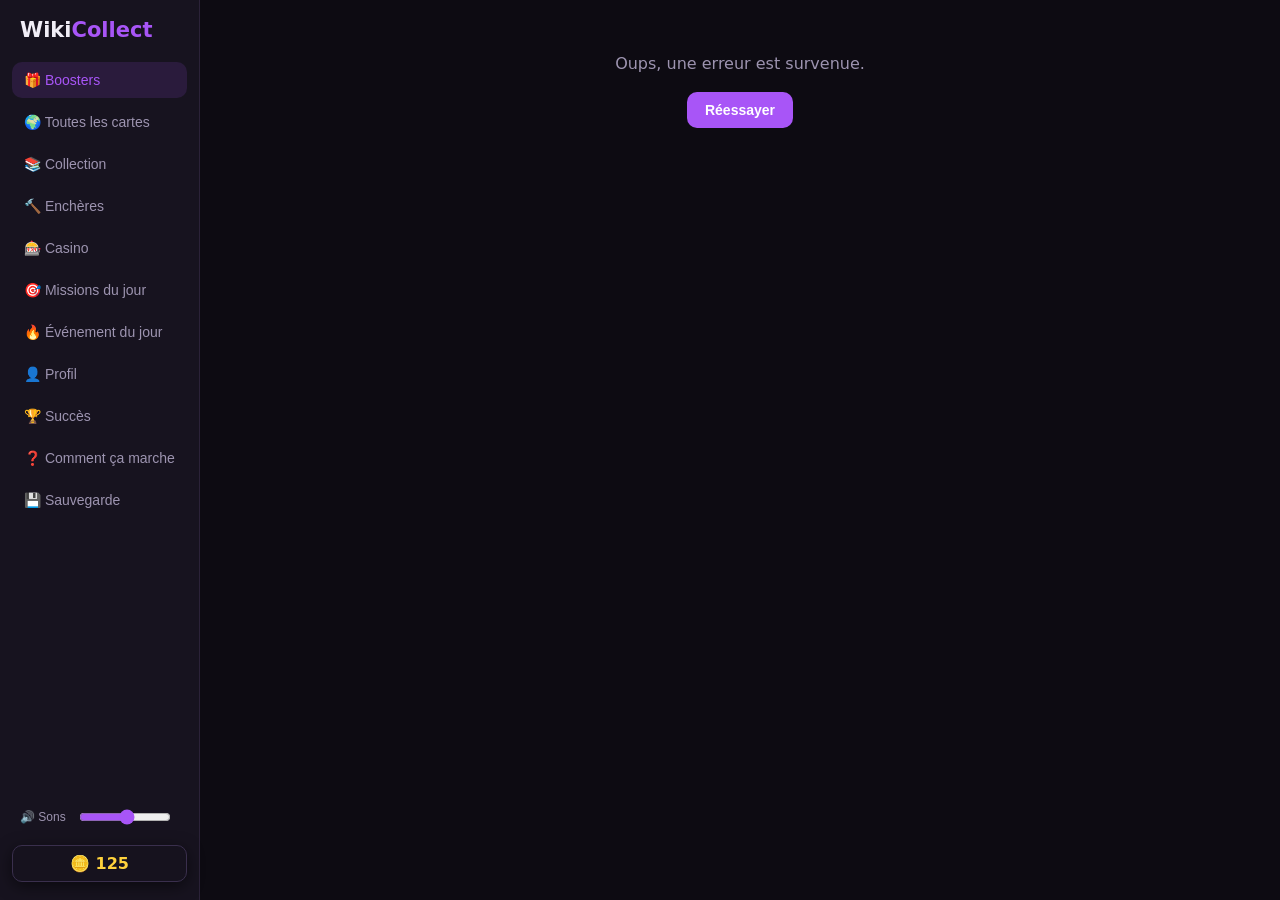
==== commit 8ef65e1d: "Add files via upload" ====
--- a/index.html
+++ b/index.html
@@ -5,18 +5,18 @@
 <link rel="icon" type="image/svg+xml" href="data:image/svg+xml,%3Csvg%20xmlns%3D%22http%3A%2F%2Fwww.w3.org%2F2000%2Fsvg%22%20viewBox%3D%220%200%2064%2064%22%3E%0A%3Crect%20width%3D%2264%22%20height%3D%2264%22%20rx%3D%2214%22%20fill%3D%22%2317131f%22%2F%3E%0A%3Ctext%20x%3D%227%22%20y%3D%2247%22%20font-family%3D%22Arial%2Csans-serif%22%20font-size%3D%2236%22%20font-weight%3D%22900%22%20fill%3D%22%23a855f7%22%3EW%3C%2Ftext%3E%0A%3Ctext%20x%3D%2237%22%20y%3D%2247%22%20font-family%3D%22Arial%2Csans-serif%22%20font-size%3D%2225%22%20font-weight%3D%22900%22%20fill%3D%22%23f1eef7%22%3EC%3C%2Ftext%3E%0A%3C%2Fsvg%3E">
 <link rel="apple-touch-icon" href="data:image/svg+xml,%3Csvg%20xmlns%3D%22http%3A%2F%2Fwww.w3.org%2F2000%2Fsvg%22%20viewBox%3D%220%200%2064%2064%22%3E%0A%3Crect%20width%3D%2264%22%20height%3D%2264%22%20rx%3D%2214%22%20fill%3D%22%2317131f%22%2F%3E%0A%3Ctext%20x%3D%227%22%20y%3D%2247%22%20font-family%3D%22Arial%2Csans-serif%22%20font-size%3D%2236%22%20font-weight%3D%22900%22%20fill%3D%22%23a855f7%22%3EW%3C%2Ftext%3E%0A%3Ctext%20x%3D%2237%22%20y%3D%2247%22%20font-family%3D%22Arial%2Csans-serif%22%20font-size%3D%2225%22%20font-weight%3D%22900%22%20fill%3D%22%23f1eef7%22%3EC%3C%2Ftext%3E%0A%3C%2Fsvg%3E">
 <meta name="wikicollect-version" content="V51 - jeux ralentis">
-<link rel="stylesheet" href="css/style.css?v=133">
+
+<link rel="stylesheet" href="style.css">
 </head><body>
 <nav><h1>Wiki<span>Collect</span></h1><button id="t0" class="on">🎁 Boosters</button><button id="t1">🌍 Toutes les cartes</button><button id="t2">📚 Collection</button><button id="t3">🔨 Enchères</button><button id="t4">🎰 Casino</button>
 <button id="t5">🎯 Missions du jour</button><button id="t6">🔥 Événement du jour</button><button id="t7">👤 Profil</button><button id="t8">🏆 Succès</button><button id="hw">❓ Comment ça marche</button><div class="sp"></div><div class="soundCtl navSoundBottom"><button id="soundToggle" title="Activer / couper les sons">🔊 Sons</button><input id="volSlider" type="range" min="0" max="100" step="1" title="Volume des sons"></div><div id="mn" class="mny navMoneyBottom"></div></nav>
 <main id="main"></main>
 <div class="modal" id="modal"></div>
-<script src="js/restore.js?v=133"></script>
-<script src="js/data.js?v=133"></script>
-<script src="js/game.js?v=133"></script>
-<script src="js/catalog.js?v=133"></script>
-<script src="js/features.js?v=133"></script>
-<script src="js/login.js?v=133"></script>
-<script src="js/sound.js?v=133"></script>
-<script src="js/saveui.js?v=133"></script>
+
+<script src="restore.js"></script>
+<script src="data.js"></script>
+<script src="game.js"></script>
+<script src="catalogue.js"></script>
+<script src="extras.js"></script>
 </body></html>
+
--- a/style.css
+++ b/style.css
@@ -0,0 +1,1410 @@
+/* WikiCollect — feuille de style (regroupe tous les anciens blocs <style>, dans le même ordre) */
+/* ===== base ===== */
+:root{--bg:#0d0b12;--sf:#17131f;--sf2:#241d31;--fg:#f1eef7;--mut:#9d94b0;--ac:#a855f7;color-scheme:dark}
+*{box-sizing:border-box;-webkit-user-select:none;user-select:none;-webkit-tap-highlight-color:transparent}html,body{height:100%;margin:0}
+body{background:var(--bg);color:var(--fg);font-family:Inter,system-ui,sans-serif;display:flex}
+nav{width:200px;background:var(--sf);padding:18px 12px;display:flex;flex-direction:column;gap:6px;flex-shrink:0;border-right:1px solid #2b2238}
+nav h1{font-size:21px;margin:0 0 14px 8px}nav h1 span{color:var(--ac)}
+nav button{background:none;border:0;color:var(--mut);text-align:left;padding:10px 12px;border-radius:10px;font-size:14px;cursor:pointer;white-space:nowrap}
+nav button.on{background:#a855f722;color:var(--ac)}nav .sp{flex:1}
+main{flex:1;overflow-y:auto;padding:76px 20px 20px;min-width:0}
+h2{margin:0 0 4px}.sub{color:var(--mut);font-size:13px;margin-bottom:16px}
+.bar{display:flex;gap:8px;margin-bottom:12px}
+input{-webkit-user-select:text;user-select:text;background:var(--sf2);border:1px solid #3a2f4d;color:var(--fg);padding:9px 12px;border-radius:9px;font-size:14px;flex:1;min-width:150px}
+.chips{display:flex;flex-wrap:wrap;gap:6px;margin-bottom:16px}
+.chip{border:0;padding:4px 10px;border-radius:99px;font-size:11px;font-weight:600;cursor:pointer;opacity:.5;color:#000}
+.chip.on{opacity:1;outline:2px solid #fff}
+.grid{display:grid;grid-template-columns:repeat(auto-fill,minmax(150px,1fr));gap:16px}
+.grid.lg{grid-template-columns:repeat(auto-fill,minmax(190px,1fr));gap:22px}
+/* ===== CARTES ===== */
+.card{--c:#ccc;aspect-ratio:2/3;border-radius:14px;padding:4px;cursor:pointer;position:relative;transition:transform .12s ease-out;transform:perspective(700px) rotateX(var(--rx,0deg)) rotateY(var(--ry,0deg)) scale(var(--s,1));background:linear-gradient(135deg,var(--c),#fffb 45%,var(--c) 62%)}
+.in{height:100%;border-radius:11px;background:var(--c);display:flex;flex-direction:column;overflow:hidden;position:relative;z-index:1}
+.in img{flex:1;min-height:0;width:100%;object-fit:cover;background:#e9e6ef;display:block;-webkit-user-drag:none;user-drag:none}.in img.creator-art{object-position:50% 18%;}
+.nm{padding:7px 6px 8px;font-weight:800;font-size:13px;background:var(--c);color:#15121b;text-align:center;line-height:1.15}
+.nm .t{display:-webkit-box;-webkit-line-clamp:2;-webkit-box-orient:vertical;overflow:hidden}
+.nm small{display:block;margin-top:2px;font-size:11px;font-weight:800;opacity:.75}
+.cnt{position:absolute;top:6px;right:6px;z-index:2;background:#000b;color:#fff;font-size:12px;font-weight:800;padding:2px 7px;border-radius:99px}
+.foil,.glare,.spk,.tex{position:absolute;inset:0;pointer-events:none;border-radius:inherit;z-index:3}
+.r3,.r4,.r5{--sh:232,238,255}.r6,.r7{--sh:255,224,140}.r8,.r9,.r10{--sh:255,238,175}
+.foil{opacity:0;background:linear-gradient(112deg,transparent 34%,rgba(var(--sh,255,255,255),.55) 47%,rgba(var(--sh,255,255,255),.1) 53%,transparent 64%);background-size:260% 100%;background-position:calc(150% - var(--mx,50)*2.2%) 0}
+.glare{background:radial-gradient(circle at calc(var(--mx,50)*1%) calc(var(--my,50)*1%),#fff5,transparent 40%);mix-blend-mode:overlay;opacity:0;transition:opacity .2s}
+.card:hover .glare{opacity:1}
+.spk{opacity:0;background:linear-gradient(112deg,transparent 40%,rgba(var(--sh,255,255,255),.45) 50%,transparent 60%);background-size:250% 100%;animation:sw2 4.5s linear infinite}
+@keyframes sw2{from{background-position:150% 0}to{background-position:-50% 0}}
+.tex{opacity:0;background:repeating-linear-gradient(60deg,rgba(255,255,255,.22) 0 1px,transparent 1px 5px);-webkit-mask-image:radial-gradient(circle at calc(var(--mx,50)*1%) calc(var(--my,50)*1%),#000,transparent 62%);mask-image:radial-gradient(circle at calc(var(--mx,50)*1%) calc(var(--my,50)*1%),#000,transparent 62%)}
+.gl{display:none;position:absolute;z-index:4;width:34px;height:34px;pointer-events:none;opacity:0;background:linear-gradient(#fff0,#fff,#fff0) center/2px 100% no-repeat,linear-gradient(90deg,#fff0,#fff,#fff0) center/100% 2px no-repeat,radial-gradient(circle,#fff9,#fff0 60%);animation:gl 3.6s ease-in-out infinite}
+.gl.a{left:20%;top:24%}.gl.b{right:16%;top:50%;animation-delay:1.8s}
+@keyframes gl{0%,100%{opacity:0;transform:scale(.3) rotate(0)}50%{opacity:.95;transform:scale(1) rotate(45deg)}}
+.r6 .gl.a,.r7 .gl,.r8 .gl,.r9 .gl,.r10 .gl{display:block}
+.r3 .foil{opacity:.5}.r3 .tex{opacity:.5}
+.r4 .foil,.r5 .foil{opacity:.7}.r4 .tex,.r5 .tex{opacity:.65}.r4 .spk,.r5 .spk{opacity:.35}
+.r6 .foil{opacity:.7}.r6 .tex{opacity:.5}.r6 .spk{opacity:.5}
+.r7,.r10{padding:0}.r7 .in,.r10 .in{border-radius:14px}
+.r7 .nm,.r10 .nm{position:absolute;bottom:0;left:0;right:0;background:#0008;color:#fff;backdrop-filter:blur(6px)}
+.r7 .foil{opacity:.8}.r7 .tex{opacity:.6}.r7 .spk{opacity:.6}.r7{box-shadow:0 0 12px rgba(255,214,110,.45)}
+.r8{box-shadow:0 0 12px rgba(255,214,110,.5);animation:aura 3s ease-in-out infinite}.r8 .foil{opacity:.8}.r8 .tex{opacity:.6}.r8 .spk{opacity:.7}
+.r9{box-shadow:0 0 16px rgba(255,224,130,.6);animation:aura 2.4s ease-in-out infinite}.r9 .foil{opacity:.9}.r9 .tex{opacity:.8}.r9 .spk{opacity:.85}.r9 .in img{animation:shm 5s ease-in-out infinite}
+.r10{animation:aura2 2s ease-in-out infinite}.r10 .foil{opacity:1}.r10 .tex{opacity:1}.r10 .spk{opacity:1}.r10 .in img{animation:shm 4s ease-in-out infinite}
+@keyframes aura{50%{box-shadow:0 0 26px rgba(255,214,110,.8)}}
+@keyframes aura2{0%,100%{box-shadow:0 0 20px rgba(255,240,190,.6),0 0 44px rgba(255,214,110,.25)}50%{box-shadow:0 0 34px rgba(255,250,220,.95),0 0 70px rgba(255,214,110,.5)}}
+@keyframes shm{50%{transform:scale(1.05)}}
+.pag{display:flex;gap:10px;justify-content:center;align-items:center;margin:22px 0;color:var(--mut);font-size:14px}
+.btn{background:var(--ac);color:#fff;border:0;padding:10px 18px;border-radius:10px;font-weight:700;cursor:pointer;font-size:14px}
+.btn:disabled{opacity:.3;cursor:default}.btn.g{background:var(--sf2);color:var(--fg)}
+/* ===== BOOSTERS (style paquet holo) ===== */
+/* ===== BOOSTERS : 10 emplacements en grille 5 x 2 ===== */
+.packs{display:grid;grid-template-columns:repeat(5,minmax(0,1fr));gap:18px 20px;justify-content:center;align-items:start;width:min(100%,1080px);margin:24px auto}.packs .pack{width:100%;height:auto;aspect-ratio:200/320}
+.specials{display:grid;grid-template-columns:repeat(4,minmax(0,1fr));gap:16px;margin:18px auto 34px;max-width:1080px}.special-pack{position:relative;min-height:190px;border:1px solid #3a2f4d;border-radius:18px;overflow:hidden;background:linear-gradient(145deg,#24152f,#120c1b 65%);box-shadow:0 14px 30px #0007;transition:transform .18s,border-color .18s,box-shadow .18s;cursor:pointer}.special-pack:hover{transform:translateY(-4px);border-color:#a855f7;box-shadow:0 18px 34px #0009,0 0 0 1px #a855f733}.special-pack .swrap{position:absolute;inset:0;background:radial-gradient(circle at 25% 10%,#fff5,transparent 34%),linear-gradient(135deg,var(--pc1),var(--pc2) 48%,#150a2a);opacity:.95}.special-pack .sinfo{position:relative;z-index:2;display:flex;height:100%;padding:18px;gap:15px;align-items:center}.special-pack .smini{width:92px;height:128px;flex:none;border-radius:13px;padding:3px;background:linear-gradient(140deg,var(--pc1),#fff8,var(--pc2));box-shadow:0 12px 24px #0008;transform:rotate(-5deg)}.special-pack .smini>div{height:100%;border-radius:10px;background:radial-gradient(circle at 50% 20%,#fff8,transparent 30%),linear-gradient(160deg,var(--pc1),var(--pc2) 60%,#150a2a);display:flex;flex-direction:column;align-items:center;justify-content:center;color:#fff;text-align:center;gap:5px}.special-pack .smini b{font:900 34px Georgia,serif;color:#ffe27a;text-shadow:0 0 14px #fff5}.special-pack .smini span{font-size:8px;font-weight:900;letter-spacing:1.5px}.special-pack .sbody{min-width:0;display:flex;flex-direction:column;gap:7px}.special-pack h3{margin:0;font-size:16px}.special-pack p{margin:0;color:#ddd5e8;font-size:12px;line-height:1.4}.special-pack .guarantee{display:inline-flex;align-items:center;gap:6px;width:max-content;padding:4px 8px;border-radius:999px;background:#0006;border:1px solid #fff3;color:#fff;font-size:11px;font-weight:800}.special-pack .buyline{display:flex;align-items:center;justify-content:space-between;gap:8px;margin-top:2px}.special-pack .price{font-weight:900;color:#ffd23c;font-size:15px}.special-pack .buyline .btn{padding:8px 12px;font-size:12px}
+@media(max-width:1150px){.packs{grid-template-columns:repeat(4,minmax(0,1fr));max-width:900px}.specials{grid-template-columns:repeat(4,minmax(0,1fr))}}
+@media(max-width:760px){.packs{grid-template-columns:repeat(2,minmax(0,1fr));gap:14px;max-width:520px}.specials{grid-template-columns:1fr}.special-pack .smini{width:82px;height:114px}}
+.pack{position:relative;width:200px;height:320px;cursor:pointer;user-select:none;-webkit-user-select:none;touch-action:none;transition:transform .15s ease-out,filter .3s;filter:drop-shadow(0 16px 22px #000c);transform:perspective(800px) rotateX(var(--rx,0deg)) rotateY(var(--ry,0deg)) scale(var(--s,1))}
+.pack .body{position:absolute;inset:0;clip-path:var(--clip);overflow:hidden;background:radial-gradient(circle at 25% 15%,#fff7,transparent 38%),linear-gradient(160deg,#e9c8ff,#a23cf2 35%,#5b1ea8 70%,#1b1145)}
+.pack .body::before{content:"";position:absolute;inset:0;background:repeating-linear-gradient(115deg,#ffffff12 0 14px,transparent 14px 28px);mix-blend-mode:overlay;background-position:calc(var(--mx,50)*2px) 0}
+.pack .body::after{content:"";position:absolute;inset:-20% -60%;background:linear-gradient(105deg,transparent 42%,#fff8 50%,transparent 58%);animation:sw 3.2s ease-in-out infinite}
+@keyframes sw{0%{transform:translateX(-60%)}60%,100%{transform:translateX(60%)}}
+.crimp{position:absolute;left:0;right:0;height:26px;z-index:2;background:repeating-linear-gradient(90deg,#0000002e 0 2px,#ffffff30 2px 4px,transparent 4px 7px)}
+.crimp.t{top:0}.crimp.b{bottom:0}
+.pk{position:absolute;inset:0;z-index:3;display:flex;flex-direction:column;align-items:center;justify-content:center;gap:9px;color:#fff;text-align:center}
+.emb{width:84px;height:84px;border-radius:50%;display:flex;align-items:center;justify-content:center;font-size:50px;font-weight:900;font-family:Georgia,serif;color:#4b1a8c;background:radial-gradient(circle at 30% 25%,#fff8c9,#ffd23c 45%,#c98a00);box-shadow:0 0 0 4px #fff5,0 0 30px #ffd23caa,inset 0 -6px 12px #0003}
+.ttl{font-size:24px;font-weight:900;letter-spacing:.5px;text-shadow:0 2px 0 #3b0764,0 0 16px #e9d5ff}.ttl b{color:var(--ac)}
+.stars{color:#ffe27a;letter-spacing:6px;font-size:16px;text-shadow:0 0 10px #ffd23c}
+.tag{font-size:11px;font-weight:800;letter-spacing:2px;background:#0005;padding:4px 10px;border-radius:99px;border:1px solid #fff5}
+.dots{font-size:13px;letter-spacing:5px;opacity:.9}
+.cdt{position:absolute;left:0;right:0;bottom:34px;z-index:4;font-size:12px;font-weight:800;text-shadow:0 1px 4px #000}
+.pack.lock{filter:grayscale(.9) brightness(.5) drop-shadow(0 10px 14px #000);cursor:not-allowed}
+.stage .pack{width:min(260px,70vw);height:416px;cursor:default}
+.shake{animation:shk .5s ease-in-out infinite}
+@keyframes shk{0%,100%{transform:rotate(0)}20%{transform:rotate(-5deg) scale(1.03)}40%{transform:rotate(5deg) scale(1.05)}60%{transform:rotate(-4deg)}80%{transform:rotate(4deg)}}
+.reveal{display:flex;flex-wrap:wrap;gap:14px;justify-content:center}.reveal .card{width:130px}
+.stage{display:flex;justify-content:center;margin:10px 0}.stage .card,.back{width:min(280px,70vw)}
+.pop{animation:pp .6s cubic-bezier(.2,1.4,.4,1)}@keyframes pp{from{transform:scale(.4) rotate(-12deg);opacity:0}}
+.back{aspect-ratio:2/3;border-radius:14px;background:repeating-linear-gradient(45deg,#4c1d95,#4c1d95 12px,#3b0764 12px,#3b0764 24px);border:3px solid var(--ac);display:flex;align-items:center;justify-content:center;font-size:70px;color:#e9d5ff;cursor:pointer;animation:pl 1.4s infinite}
+@keyframes pl{50%{transform:scale(1.03)}}
+.msg{text-align:center;color:var(--mut);padding:40px;grid-column:1/-1}
+.modal{display:none;position:fixed;inset:0;background:#000b;z-index:50;align-items:center;justify-content:center;padding:16px}
+.mbox{position:relative;background:var(--sf);border:1px solid #3a2f4d;border-radius:20px;padding:26px;display:flex;gap:28px;max-width:760px;width:100%;max-height:92%;overflow:auto}
+.mcard{width:270px;flex-shrink:0}.mcard .card{width:100%}.minfo{flex:1;min-width:0}
+.mbox .x{position:absolute;top:12px;right:12px;padding:6px 12px;z-index:5}
+.row{display:flex;justify-content:space-between;padding:8px 0;border-bottom:1px solid #2b2238;font-size:14px;gap:10px}
+.row span:first-child{color:var(--mut)}
+.creator-art{object-fit:cover!important;object-position:50% 22%!important;image-rendering:auto}
+@media(max-width:820px){body{flex-direction:column}nav{width:100%;flex-direction:row;padding:8px;overflow-x:auto;border:0}nav h1,nav .sp{display:none}
+.mbox{flex-direction:column;align-items:center}.mcard{width:min(260px,70vw)}.minfo{width:100%}}
+.card{padding:0!important}.in{border-radius:14px;background:inherit}
+.bd{position:absolute;top:7px;left:7px;z-index:4;min-width:26px;height:26px;padding:0 7px;border-radius:8px;background:var(--c);color:#15121b;font-weight:900;font-size:13px;display:flex;align-items:center;justify-content:center;box-shadow:0 2px 8px #000a}
+.nm small{display:none!important}
+.back{flex-direction:column;gap:12px;background:radial-gradient(circle at 50% 28%,#b05cff,#4c1d95 55%,#1b0a3a);border:0;box-shadow:0 0 0 3px #e9d5ff55,0 0 40px #a855f766;position:relative;overflow:hidden;font-size:inherit}
+.back::before{content:"";position:absolute;inset:9px;border:2px solid #ffe27a88;border-radius:10px}
+.tz{position:absolute;top:0;left:0;right:0;height:22%;z-index:6;cursor:grab;touch-action:none;display:flex;align-items:center;justify-content:center;color:#fff;font-weight:800;font-size:14px;text-shadow:0 1px 4px #000;animation:pl 1.4s infinite}
+.tl{position:absolute;top:0;left:0;height:6px;width:calc(var(--t,0)*100%);background:#fff;box-shadow:0 0 14px #fff;z-index:7}
+.pack.opened{animation:op .45s ease-in forwards}@keyframes op{to{transform:scale(1.2);opacity:0;filter:brightness(3)}}
+#wo{position:fixed;inset:0;z-index:100;background:#05020f}#wo canvas{position:absolute;inset:0}
+#wt{position:absolute;left:0;right:0;bottom:12%;text-align:center;pointer-events:none}
+.cl{font-size:clamp(22px,4vw,38px);font-weight:900;text-shadow:0 0 18px #000;animation:ci .8s both;margin:8px 0}.cl small{display:block;font-size:.4em;letter-spacing:.3em;text-transform:uppercase;color:#d8c2ff}.fl{height:1.1em;border-radius:4px;vertical-align:-.15em}
+@keyframes ci{from{opacity:0;transform:scale(1.5);filter:blur(8px)}}
+#wsk{position:absolute;top:16px;right:16px}
+.mny{padding:8px 12px;font-weight:800;color:#ffd23c}
+.pack{transform-style:preserve-3d}.pack:not(.lock){filter:none}
+.pack .sh{position:absolute;left:8%;right:8%;bottom:-24px;height:26px;background:radial-gradient(#000b,transparent 70%);transform:translateZ(-24px);filter:blur(6px)}
+.ly{position:absolute;inset:0;clip-path:var(--clip);background:linear-gradient(#3a1477,#160a33)}
+.ly.bk{background:radial-gradient(circle at 50% 40%,#8a3cf2,#2a0f55);display:flex;align-items:center;justify-content:center}.ly.bk b{font:900 90px Georgia,serif;color:#ffd23c;transform:scaleX(-1)}
+.lst{margin-bottom:26px}.it{display:flex;flex-direction:column;gap:6px}.it .btn{padding:7px}
+.off{display:flex;align-items:center;gap:8px;flex-wrap:wrap;background:var(--sf);padding:10px 14px;border-radius:12px;margin-bottom:8px}
+.cas{display:flex;gap:20px;flex-wrap:wrap}.mach{background:var(--sf);border:1px solid #3a2f4d;border-radius:16px;padding:18px;flex:1;min-width:260px;display:flex;flex-direction:column;gap:12px;align-items:center;text-align:center}
+.reels{display:flex;gap:10px;font-size:56px}.rball{font-size:42px;font-weight:900;width:90px;height:90px;border-radius:50%;background:#222;display:flex;align-items:center;justify-content:center;box-shadow:0 0 0 4px #ffd23c88}
+.pack,.stage .pack{transform:none}
+.tz{top:7%;height:7%;animation:none!important;font-size:13px}
+.tz::before{content:"";position:absolute;left:5%;right:5%;top:50%;border-top:3px dashed #fffc}
+.tz{text-shadow:0 1px 4px #000}
+.tl{top:calc(11.5% - 3px);height:6px;background:#05020f;box-shadow:0 0 0 1.5px #fffd,0 0 12px #000;transition:width .08s linear}.tl::after{content:"✂";position:absolute;right:-11px;top:-15px;font-size:24px;filter:drop-shadow(0 0 5px #000);transform:rotate(-18deg);transition:transform .08s}.pack.cutting .tl::after{transform:rotate(-8deg) scale(1.08)}
+.card,.in{min-height:0}.in img{flex:1 1 0;height:0;min-height:0}
+.nm{flex:none;height:48px;display:flex;flex-direction:column;justify-content:center;padding:4px 6px}
+.r7 .nm,.r10 .nm{height:auto;padding:22px 8px 8px}
+.lst .grid{grid-template-columns:repeat(var(--n,5),1fr);gap:16px}
+/* découpe : tout est calé sur --cy (px), la ligne pointillée, la barre et les ciseaux */
+.stage .pack{--cy:32px}
+.tz{top:calc(var(--cy) - 18px)!important;height:36px!important;display:block!important;font-size:12px}
+.tz::before{top:50%!important}
+.tz span{position:absolute;left:0;right:0;top:calc(50% + 10px);text-align:center}
+.tl{top:calc(var(--cy) - 3px)!important;height:6px}
+.tl::after{content:""!important;right:-2px!important;top:50%!important;width:32px;height:24px;margin-top:-12px;font-size:0;transform:none!important;transform-origin:94% 50%;background:url("data:image/svg+xml,%3Csvg xmlns='http://www.w3.org/2000/svg' viewBox='0 0 32 24'%3E%3Cg fill='none' stroke='%23fff' stroke-width='2' stroke-linecap='round'%3E%3Ccircle cx='5' cy='5.5' r='3.5'/%3E%3Ccircle cx='5' cy='18.5' r='3.5'/%3E%3Cpath d='M8 7.5L30 12M8 16.5L30 12'/%3E%3C/g%3E%3C/svg%3E") no-repeat center/contain;filter:drop-shadow(0 0 4px #000)}
+.pack.cutting .tl::after{animation:snip .18s linear infinite}
+@keyframes snip{50%{transform:scaleY(.7)}}
+.pack.half{clip-path:inset(var(--cy) 0 0 0)}
+.pack.strip{clip-path:inset(0 0 calc(100% - var(--cy)) 0);transform-origin:0 var(--cy);animation:stp .85s cubic-bezier(.3,.6,.5,1) forwards;pointer-events:none;z-index:3}
+@keyframes stp{to{transform:translate(80px,-100px) rotate(20deg);opacity:0}}
+.lb{position:absolute;height:10px;z-index:9;pointer-events:none;background:linear-gradient(90deg,transparent,#fff,transparent);filter:blur(3px);animation:lbm .9s ease-out forwards}
+.lb::after{content:"";position:absolute;left:8%;right:8%;bottom:6px;height:150px;background:linear-gradient(transparent,rgba(255,240,190,.6))}
+@keyframes lbm{from{opacity:0;transform:scaleY(.2)}30%{opacity:1;transform:scaleY(2.2)}to{opacity:0;transform:scaleY(6)}}
+.gms{display:flex;gap:18px;flex-wrap:wrap}.gm{cursor:pointer;flex:1;min-width:250px;max-width:340px;background:var(--sf);border:1px solid #3a2f4d;border-radius:18px;padding:22px;transition:transform .15s,border-color .15s}.gm:hover{transform:translateY(-4px);border-color:var(--ac)}.gm b{font-size:56px}.gm h3{margin:8px 0}.gm p{color:var(--mut);font-size:13px;line-height:1.5;margin:0}
+.rl{display:flex;gap:26px;flex-wrap:wrap;align-items:flex-start}.rwl{width:340px;max-width:100%}.rwl canvas{width:100%;height:auto}.rtw{flex:1;min-width:300px;max-width:560px}
+.rhist{display:flex;gap:4px;flex-wrap:wrap;margin:10px 0;min-height:26px}.rhist span{color:#fff;font-size:12px;font-weight:800;min-width:26px;height:26px;border-radius:50%;display:flex;align-items:center;justify-content:center}
+.rtab{position:relative;display:grid;grid-template-columns:70px repeat(3,1fr) 70px;grid-auto-rows:38px;gap:2px;background:#0c3a1d;padding:6px;border-radius:12px;user-select:none}
+.rn,.ro{display:flex;align-items:center;justify-content:center;font-weight:800;font-size:14px;color:#fff;border:1px solid #ffffff55;border-radius:4px;cursor:pointer;text-align:center}.ro{background:#0f5a2b;font-size:12px}.rn:hover,.ro:hover{filter:brightness(1.3)}
+.bt{position:absolute;transform:translate(-50%,-50%);min-width:24px;height:24px;padding:0 5px;border-radius:50%;background:radial-gradient(circle at 35% 30%,#fff3b0,#e6b800);color:#3b2a00;font:800 11px/24px sans-serif;text-align:center;font-style:normal;box-shadow:0 2px 5px #000a,0 0 0 2px #fff8 inset;pointer-events:none;z-index:2}
+.ch.sel,.sb.sel{outline:2px solid var(--ac);background:#a855f733}
+.bjt{background:radial-gradient(#0f6a36,#083d1e);border-radius:18px;padding:18px;margin-bottom:14px;border:3px solid #5a3b14}.bjr{margin-bottom:12px}.bjr h3{margin:0 0 8px;color:#fff}.bjc{display:flex;gap:8px;flex-wrap:wrap;min-height:96px}
+.bjh{display:flex;gap:18px;flex-wrap:wrap}.bjhd{padding:8px;border-radius:12px;border:2px solid transparent}.bjhd.act{border-color:#ffd23c}
+.pc{width:64px;height:92px;border-radius:8px;background:#fff;color:#111;font:800 22px/1.1 Georgia,serif;padding:6px;display:flex;flex-direction:column;box-shadow:0 3px 8px #0009}.pc.rd{color:#dc2626}.pc span{font-size:26px}.pc.bkc{background:repeating-linear-gradient(45deg,#4c1d95,#4c1d95 6px,#3b0764 6px,#3b0764 12px);border:3px solid #fff}
+.bjm{min-height:26px;margin:8px 0 12px;font-weight:700;text-align:center}
+.slm{background:linear-gradient(#2a1050,#150826);border:4px solid #c9a44a;border-radius:20px;padding:16px;max-width:640px}.slf{color:#ffd23c;font-weight:800;text-align:center;min-height:22px}
+.sreels{display:flex;gap:6px;justify-content:center;background:#05020f;padding:10px;border-radius:12px}.sre{display:flex;flex-direction:column;gap:4px}.sc{width:min(86px,14vw);height:min(86px,14vw);display:flex;align-items:center;justify-content:center;font-size:min(48px,8vw);background:#fff1;border-radius:10px}.sc.win{background:#ffd23c44;box-shadow:0 0 14px #ffd23c;animation:pl .6s infinite}
+.ptb{display:grid;gap:4px;margin-top:8px}
+.mbox.v2{flex-direction:column;align-items:stretch;gap:16px;max-width:900px}.mtop{display:flex;gap:28px}.mtop .minfo h2{margin:0 0 8px;font-size:26px}.mcard.sm{width:150px}
+.hd{display:flex;align-items:center;justify-content:space-between;gap:10px;margin-bottom:12px;flex-wrap:wrap}.rchip{color:#15121b;font-weight:800;padding:5px 14px;border-radius:9px}
+.tabs{display:flex;background:#0b0912;border:1px solid #3a2f4d;border-radius:10px;padding:3px}.tabs button{background:none;border:0;color:var(--mut);font-weight:700;padding:6px 14px;border-radius:8px;cursor:pointer}.tabs .on{background:#a855f7;color:#fff}
+.lab{display:block;font-size:12px;letter-spacing:.06em;color:var(--mut);font-weight:800;margin:12px 0 8px}
+.tin{background:#0b0912;border:1px solid #3a2f4d;border-radius:12px;color:var(--fg);padding:12px 14px;width:100%;font:inherit;margin-top:8px}
+.tgs{display:flex;gap:6px;flex-wrap:wrap}.tg{background:#2b2238;border-radius:8px;padding:3px 9px;font-size:13px}.tg i{cursor:pointer;margin-left:6px;font-style:normal;color:var(--mut)}
+.sb2{display:flex;gap:12px;margin:14px 0}.sb2>div{flex:1;border:1px solid #3a2f4d;border-radius:14px;padding:14px;text-align:center}.sb2 b{display:block;font-size:22px}.sb2 span{color:var(--mut);font-size:13px;font-weight:700}
+.lnk{color:#c084fc;font-weight:700;text-decoration:none}.mbot{display:flex;gap:12px}.mbot .btn{flex:1;padding:14px}
+.stp{display:flex;border:1px solid #3a2f4d;border-radius:12px;overflow:hidden;background:#0b0912}.stp .btn{border-radius:0;padding:12px 20px}.stp span{flex:1;display:flex;align-items:center;justify-content:center;gap:6px;font-size:20px}.stp input{text-align:center;border:0;background:transparent;color:var(--fg);width:130px;font:inherit;font-size:20px;outline:0}
+.dch{display:flex;gap:8px;flex-wrap:wrap}.dchip{background:#0b0912;border:1px solid #3a2f4d;color:var(--fg);border-radius:999px;padding:8px 16px;cursor:pointer;font-weight:700}.dchip.on{background:#a855f7;border-color:#a855f7;color:#fff}
+.ai{font-size:12px;line-height:1.45;text-align:center}.ai .cd{font-weight:800;color:#ffd23c}.ai .btn{width:100%;margin-top:4px}.mg{grid-template-columns:repeat(var(--n,5),1fr)!important}
+#toast{position:fixed;bottom:24px;left:50%;transform:translateX(-50%) translateY(30px);background:#1e1730;border:1px solid #a855f7;padding:12px 18px;border-radius:12px;opacity:0;pointer-events:none;transition:.3s;z-index:200;max-width:90vw;text-align:center}#toast.on{opacity:1;transform:translateX(-50%)}
+@media(max-width:820px){.mtop{flex-direction:column;align-items:center}}
+.tabs2{display:flex;gap:26px;border-bottom:1px solid #2b2238;margin:14px 0 18px;overflow-x:auto}.tabs2 button{background:none;border:0;border-bottom:2px solid transparent;color:var(--mut);font-weight:700;font-size:14px;padding:10px 4px;cursor:pointer;white-space:nowrap}.tabs2 .on{color:var(--ac);border-color:var(--ac)}
+#ah select{background:var(--sf2);border:1px solid var(--ac);color:var(--fg);border-radius:9px;padding:0 12px;font:inherit}
+.botdot{display:inline-flex;align-items:center;gap:5px;font-size:11px;color:#78f0b0;font-weight:800}.botdot::before{content:"";width:7px;height:7px;border-radius:50%;background:#49e68a;box-shadow:0 0 8px #49e68a;animation:botpulse 1.3s infinite}@keyframes botpulse{50%{opacity:.35;transform:scale(.7)}}
+.wlb{display:inline-block;min-width:18px;padding:0 5px;border-radius:9px;background:#ffb020;color:#1a1020;font-size:11px;font-weight:800;text-align:center;margin-left:4px}
+.at{position:relative}.wst{position:absolute;top:6px;right:8px;z-index:5;font-size:18px;filter:drop-shadow(0 1px 3px #000)}
+.wlbtn{margin:0 0 8px}.wlbtn.on{background:#ffb02033;border-color:#ffb020;color:#ffd27a}
+.wll{display:flex;gap:8px;flex-wrap:wrap;margin-top:8px}
+.at{background:#120e1a;border:1px solid #2b2238;border-radius:14px;padding:12px;cursor:pointer;transition:border-color .15s}.at:hover{border-color:var(--ac)}
+/* V73 : les cartes d'enchères restent stables pendant les mises IA */
+.at .card img{animation:none!important;transition:none!important}
+.at .card .foil,.at .card .tex,.at .card .glare,.at .card .spk{animation:none!important;transition:none!important}
+.ar{display:flex;justify-content:space-between;gap:8px;margin-top:10px}.ar small{display:block;font-size:10px;letter-spacing:.06em;color:var(--mut);font-weight:700}.ar b{color:#3ddc97;font-size:14px}.ar .cd{color:var(--fg)}
+.as{font-size:12px;color:var(--mut);margin-top:8px}
+.bkl{cursor:pointer;color:var(--mut);margin-bottom:14px;font-size:14px}.bkl:hover{color:var(--fg)}
+.ad{display:flex;gap:32px;flex-wrap:wrap;align-items:flex-start}.adl{width:min(300px,100%)}.adr{flex:1;min-width:280px;max-width:560px}
+.abox{background:#120e1a;border:1px solid #2b2238;border-radius:14px;padding:16px;margin-bottom:14px}.arow{display:flex;justify-content:space-between;align-items:center;gap:10px;padding:5px 0;color:var(--mut);font-size:13px}.arow b{color:var(--fg);font-size:15px}.arow .big{color:#3ddc97;font-size:26px}
+.abid{display:flex;gap:10px;margin-top:10px}.abid .stp{flex:1}.abid>.btn{padding:0 26px}
+.mg5{display:grid;grid-template-columns:repeat(5,1fr);gap:8px;max-width:420px;margin:16px 0}.mc{aspect-ratio:1;font-size:26px;border-radius:12px;border:1px solid #3a2f4d;background:#1a1528;cursor:pointer;color:var(--fg)}.mc:hover{border-color:#a855f7}.mc.ok{background:#14532d}.mc.bm{background:#7f1d1d}
+
+/* ===== CASINO : 3 nouveaux jeux + caisses ===== */
+.casino-grid{display:grid;grid-template-columns:repeat(4,minmax(0,1fr));gap:14px;margin-top:16px}
+.cg{background:linear-gradient(145deg,#171225,#211832);border:1px solid #3a2f4d;border-radius:16px;padding:18px;cursor:pointer;transition:.18s;min-height:180px;display:flex;flex-direction:column;justify-content:space-between}
+.cg:hover{transform:translateY(-4px);border-color:#a855f7;box-shadow:0 12px 30px #0005}.cg .ico{font-size:44px}.cg h3{margin:8px 0 4px}.cg p{margin:0;color:var(--mut);font-size:12px;line-height:1.45}.cg .cost{margin-top:12px;font-weight:800;color:#ffd23c}
+.cgame{max-width:760px;background:var(--sf);border:1px solid #3a2f4d;border-radius:18px;padding:20px}.choice-row{display:flex;gap:10px;flex-wrap:wrap;margin:14px 0}.choice{min-width:120px}.choice.sel{outline:2px solid #fff;background:#a855f733}.big-result{font-size:52px;font-weight:900;text-align:center;padding:18px 0}.dice-face{width:100px;height:100px;border-radius:22px;background:linear-gradient(145deg,#fff,#ddd);color:#111;display:flex;align-items:center;justify-content:center;font-size:42px;font-weight:900;margin:14px auto;box-shadow:0 8px 25px #0006}
+.hl-card{width:110px;height:145px;border-radius:12px;background:linear-gradient(145deg,#fafafa,#d9d9df);color:#111;display:flex;flex-direction:column;align-items:center;justify-content:center;font:900 30px Georgia,serif;box-shadow:0 8px 18px #0006;margin:8px auto}.hl-card small{font:800 12px system-ui}.streak{font-weight:800;color:#ffd23c;text-align:center}
+.case-tabs{display:flex;gap:10px;flex-wrap:wrap;margin:14px 0}.case-tab{flex:1;min-width:180px;background:#171225;border:1px solid #3a2f4d;border-radius:14px;padding:14px;cursor:pointer}.case-tab.sel{border-color:#a855f7;box-shadow:0 0 0 2px #a855f733 inset}.case-tab b{display:block}.case-tab span{color:#ffd23c;font-weight:900}.case-stage{background:#0b0912;border:1px solid #3a2f4d;border-radius:16px;padding:18px;overflow:hidden}.case-strip{display:flex;gap:10px;transform:translateX(0);transition:transform 4.2s cubic-bezier(.12,.72,.15,1);will-change:transform;margin:8px 0 18px;padding:12px 0}.skin{width:150px;height:205px;flex:0 0 150px;border-radius:12px;position:relative;overflow:hidden;border:2px solid #777;background:linear-gradient(145deg,#25212f,#120e1a);display:flex;flex-direction:column;justify-content:flex-end;padding:12px;box-shadow:0 8px 18px #0008}.skin:before{content:"";position:absolute;inset:0;background:linear-gradient(135deg,var(--sc),transparent 55%);opacity:.2}.skin b,.skin small{position:relative;z-index:1}.skin b{font-size:14px}.skin small{margin-top:5px;color:#ddd;font-size:11px}.s-c{--sc:#9ca3af;border-color:#777}.s-u{--sc:#58d68d;border-color:#58d68d}.s-r{--sc:#60a5fa;border-color:#60a5fa}.s-e{--sc:#c084fc;border-color:#c084fc}.s-l{--sc:#ffb84d;border-color:#ffb84d;box-shadow:0 0 18px #ffb84d44}.s-k{--sc:#f9fafb;border-color:#fff;box-shadow:0 0 20px #fff4}.case-pointer{height:6px;width:6px;background:#fff;box-shadow:0 0 14px #fff;border-radius:50%;margin:0 auto 4px;position:relative;z-index:3}.case-result{min-height:54px;text-align:center;font-weight:900;font-size:18px}.case-result .rar{display:block;font-size:12px;margin-top:4px;color:#ffd23c}.skin-inv{display:grid;grid-template-columns:repeat(auto-fill,minmax(150px,1fr));gap:10px;margin-top:14px}.skin-inv .skin{width:auto;flex:none}
+@media(max-width:1100px){.casino-grid{grid-template-columns:repeat(3,minmax(0,1fr))}}@media(max-width:760px){.casino-grid{grid-template-columns:repeat(2,minmax(0,1fr))}.skin{width:130px;flex-basis:130px;height:180px}}@media(max-width:480px){.casino-grid{grid-template-columns:1fr}}
+
+/* ---------- CARD UPGRADE ---------- */
+.upg-wrap{max-width:980px}.upg-grid{display:grid;grid-template-columns:minmax(250px,1fr) minmax(250px,1fr);gap:18px;margin-top:16px}.upg-panel{background:var(--sf);border:1px solid #3a2f4d;border-radius:18px;padding:18px}.upg-panel h3{margin:0 0 12px}.upg-list{display:grid;grid-template-columns:repeat(4,minmax(0,1fr));gap:8px;max-height:360px;overflow:auto;padding:2px}.upg-item{border:1px solid #3a2f4d;background:#100c18;border-radius:12px;padding:7px;cursor:pointer;color:var(--fg);text-align:left}.upg-item:hover{border-color:#a855f7}.upg-item.sel{outline:2px solid var(--ac);background:#a855f733}.upg-item img{width:100%;aspect-ratio:2/3;object-fit:cover;border-radius:8px;display:block;margin-bottom:5px}.upg-item b{display:block;font-size:11px;white-space:nowrap;overflow:hidden;text-overflow:ellipsis}.upg-item small{color:var(--mut);font-size:10px}.upg-preview{display:grid;grid-template-columns:1fr 1fr;gap:14px;align-items:start}.upg-cardbox{min-height:220px;display:flex;justify-content:center;align-items:center;background:#0b0912;border:1px solid #3a2f4d;border-radius:14px;padding:12px}.upg-cardbox .card{width:min(220px,100%)}.upg-empty{color:var(--mut);text-align:center;padding:55px 10px}.upg-vs{display:flex;align-items:center;justify-content:center;gap:12px;color:var(--mut);font-weight:900}.upg-arrow{font-size:34px;color:#ffd23c}.upg-stats{margin-top:14px}.upg-bar{height:12px;background:#21182d;border-radius:999px;overflow:hidden;border:1px solid #3a2f4d}.upg-bar i{display:block;height:100%;background:linear-gradient(90deg,#3ddc97,#ffd23c,#ff8a65);transition:width .25s}.upg-big{font-size:34px;font-weight:900;text-align:center;margin:8px 0}.upg-multi{text-align:center;font-size:13px;color:var(--mut)}.upg-actions{display:flex;gap:10px;flex-wrap:wrap;justify-content:center;margin-top:14px}.upg-actions .btn{min-width:150px}.upg-result{min-height:52px;text-align:center;font-weight:900;margin-top:12px}.upg-result.win{color:#3ddc97}.upg-result.lose{color:#ff8a8a}.upg-search{margin-bottom:10px}.upg-note{font-size:12px;color:var(--mut);line-height:1.45;margin-top:10px}.upg-history{margin-top:18px}.upg-hrow{display:flex;justify-content:space-between;gap:8px;padding:8px 10px;border-bottom:1px solid #2b2238;font-size:12px}.upg-hrow .g{color:#3ddc97}.upg-hrow .r{color:#ff8a8a}@media(max-width:760px){.upg-grid,.upg-preview{grid-template-columns:1fr}.upg-list{grid-template-columns:repeat(3,minmax(0,1fr))}}
+
+/* ===== CARD CASINO / UPGRADE : style loot-case sombre ===== */
+.cspage{max-width:1280px}.cstop{display:flex;align-items:center;justify-content:space-between;gap:16px;flex-wrap:wrap;margin-bottom:10px}.cstop h2{margin:0}.csbalance{font-weight:900;color:#ffd23c;background:#0e0c14;border:1px solid #2b2238;border-radius:8px;padding:8px 12px}.csboard{display:grid;grid-template-columns:minmax(210px,290px) minmax(390px,1fr) minmax(210px,290px);gap:10px;background:#0e0d14;border:1px solid #27232f;border-radius:14px;padding:10px;box-shadow:0 12px 30px #0005}.cscol{min-width:0;background:#12111a;border:1px solid #23212a;border-radius:10px;overflow:hidden}.csh{height:48px;display:flex;align-items:center;justify-content:space-between;padding:0 14px;border-bottom:1px solid #292733;background:#15141d;font-size:12px;font-weight:900;letter-spacing:.06em}.csh .mut{color:#858092;font-weight:700}.cslist{max-height:445px;overflow:auto}.csi{display:grid;grid-template-columns:42px 1fr auto;gap:9px;align-items:center;padding:8px 10px;border-bottom:1px solid #24222d;cursor:pointer;transition:.12s;background:#12111a}.csi:hover{background:#171624}.csi.sel{background:#2a2140;box-shadow:inset 2px 0 #a855f7}.csi img{width:42px;height:58px;border-radius:5px;object-fit:cover;background:#222}.csi b{font-size:12px;display:block;white-space:nowrap;overflow:hidden;text-overflow:ellipsis}.csi small{display:block;color:#8d8799;font-size:10px;margin-top:3px}.csi .v{font-size:11px;color:#a5a0af;white-space:nowrap}.csearch{margin:10px}.csearch input{margin:0;width:100%}.csmid{display:flex;flex-direction:column;min-width:0;background:radial-gradient(circle at 50% 30%,#1c1830,#0d0c12 62%);border:1px solid #292531;border-radius:10px;overflow:hidden}.csmain{display:grid;grid-template-columns:1fr 160px 1fr;gap:14px;align-items:center;padding:24px 18px 18px}.csfocus{min-height:260px;display:flex;align-items:center;justify-content:center}.csfocus .card{width:min(190px,100%)}.csfocus.empty{border:1px dashed #332e3e;border-radius:10px;color:#6f6979;font-size:12px;text-align:center;padding:40px 12px}.csarrow{font-size:38px;font-weight:900;color:#7c7487;text-align:center}.cswheel{width:150px;height:150px;border-radius:50%;display:grid;place-items:center;margin:auto;background:conic-gradient(#a855f7 0deg 120deg,#3b344a 120deg 240deg,#25212e 240deg 360deg);box-shadow:0 0 0 9px #16131f,0 0 0 11px #2e2840,0 0 34px #a855f733;position:relative}.cswheel:before{content:"";position:absolute;inset:12px;border-radius:50%;background:#0e0c14;box-shadow:inset 0 0 24px #000a}.cswheel b,.cswheel span{position:relative;z-index:1}.cswheel b{font-size:29px}.cswheel span{display:block;font-size:10px;color:#8d8799;text-transform:uppercase;letter-spacing:.1em;margin-top:-4px}.cspointer{width:0;height:0;border-left:9px solid transparent;border-right:9px solid transparent;border-bottom:16px solid #fff;margin:0 auto 4px;filter:drop-shadow(0 0 6px #fff)}.csbar{padding:0 18px 18px}.csprobhead{display:flex;justify-content:space-between;gap:10px;color:#858092;font-size:11px;font-weight:800}.csprob{font-size:44px;font-weight:950;text-align:center;margin:4px 0 0}.csprobnote{text-align:center;color:#777181;font-size:11px}.csprog{height:8px;background:#211e29;border-radius:99px;overflow:hidden;margin:10px 0}.csprog i{display:block;height:100%;background:linear-gradient(90deg,#7a48bd,#c38dff);box-shadow:0 0 14px #a855f755}.csmults{display:flex;gap:6px;justify-content:center;margin:12px 0}.csmults button{min-width:62px}.csmults .on{background:#5a337f}.csgo{display:flex;gap:8px;justify-content:center;flex-wrap:wrap}.csresult{min-height:44px;text-align:center;font-size:12px;font-weight:900;padding:10px 18px;color:#d9d4e2}.csnote{font-size:10px;line-height:1.45;color:#6f6979;padding:0 18px 16px;text-align:center}.cscase{padding:14px}.caseui{background:#0b0a10;border:1px solid #292531;border-radius:10px;padding:14px;overflow:hidden}.casehead{display:flex;justify-content:space-between;align-items:center;gap:12px}.casehead b{font-size:15px}.casehead span{font-size:11px;color:#ffd23c;font-weight:900}.casevisual{height:225px;display:flex;align-items:center;justify-content:center;margin:10px 0;position:relative;background:radial-gradient(circle at 50% 44%,#272138 0,#15131c 45%,#0b0a10 78%);border-radius:8px;overflow:hidden}.casevisual::before,.casevisual::after{content:"";position:absolute;top:0;bottom:0;width:22%;z-index:2;pointer-events:none}.casevisual::before{left:0;background:linear-gradient(90deg,#0b0a10,transparent)}.casevisual::after{right:0;background:linear-gradient(270deg,#0b0a10,transparent)}.casepointer{position:absolute;top:0;bottom:0;left:50%;width:2px;background:#fff;box-shadow:0 0 12px #fff;z-index:4}.casepointer::before,.casepointer::after{content:"";position:absolute;left:50%;transform:translateX(-50%);border-left:7px solid transparent;border-right:7px solid transparent}.casepointer::before{top:0;border-top:0;border-bottom:9px solid #fff}.casepointer::after{bottom:0;border-top:9px solid #fff;border-bottom:0}.casereel{display:flex;gap:8px;align-items:center;transform:translateX(0);will-change:transform}.caseitem{flex:0 0 126px;height:175px;border-radius:8px;border:1px solid #44404e;background:#15131c;overflow:hidden;position:relative;box-shadow:0 6px 16px #0008}.caseitem img{width:100%;height:128px;object-fit:cover;display:block}.caseitem b{display:block;padding:6px 7px 0;font-size:10px;white-space:nowrap;overflow:hidden;text-overflow:ellipsis}.caseitem small{display:block;padding:2px 7px;color:#8f889a;font-size:9px}.case-openbar{display:flex;gap:8px;align-items:center;justify-content:center;flex-wrap:wrap}.caseprob{display:grid;grid-template-columns:repeat(auto-fit,minmax(130px,1fr));gap:6px;margin-top:10px}.cprob{background:#12111a;border:1px solid #272430;border-radius:8px;padding:9px}.cprob b{font-size:11px}.cprob span{float:right;font-size:11px;color:#d9d4e2;font-weight:900}.cprob small{display:block;margin-top:4px;color:#777181;font-size:9px}.casewin{text-align:center;min-height:42px;padding:10px 0;font-weight:900}.casewin strong{color:#ffd23c}.casewin small{display:block;color:#8f889a;margin-top:3px;font-weight:700}.caseinvent{display:grid;grid-template-columns:repeat(auto-fill,minmax(130px,1fr));gap:7px;margin-top:10px}.caseinvent .caseitem{width:auto;height:160px;flex-basis:auto}.caseinvent .caseitem img{height:112px}
+.caseitem::after{content:"";position:absolute;inset:auto 0 0;height:42%;background:linear-gradient(180deg,transparent,rgba(0,0,0,.82));pointer-events:none}.caseitem.win{border-color:#fff;box-shadow:0 0 0 2px #fff5,0 0 26px #a855f7aa;transform:translateY(-3px)}.caseitem img{position:relative;z-index:0}.caseitem b,.caseitem small{position:relative;z-index:2}.case-reveal{margin:8px auto 0;display:flex;justify-content:center;min-height:0}.case-reveal .card{width:230px;animation:casePop .8s cubic-bezier(.18,1.4,.3,1) both}.case-reveal.hide{display:none}@keyframes casePop{from{opacity:0;transform:scale(.35) rotateY(180deg)}55%{opacity:1;transform:scale(1.08) rotateY(-8deg)}to{transform:scale(1) rotateY(0)}}.casehint{text-align:center;color:#8f889a;font-size:11px;min-height:18px;margin-top:4px}.casevisual.slow{height:270px}.casevisual.slow .casereel{min-height:205px}.casevisual.slow .caseitem{height:190px}.casevisual.slow .caseitem img{height:138px}.casevisual.slow .caseitem b{font-size:11px}.casevisual.slow .caseitem small{font-size:10px}
+@media(max-width:1000px){.csboard{grid-template-columns:1fr}.cslist{max-height:280px}.csmain{grid-template-columns:1fr 110px 1fr}.cswheel{width:120px;height:120px}.csfocus{min-height:210px}}
+@media(max-width:650px){.csmain{grid-template-columns:1fr}.csarrow{transform:rotate(90deg);font-size:28px}.csmults{flex-wrap:wrap}}
+
+
+.crashbox{background:linear-gradient(180deg,#0d111b,#131a28);border:1px solid #2b3854;border-radius:18px;padding:18px;max-width:1050px;margin:0 auto;box-shadow:0 18px 45px #0007}.crashsky{height:300px;border-radius:14px;position:relative;overflow:hidden;background:radial-gradient(circle at 70% 24%,#ffffff12,transparent 25%),linear-gradient(180deg,#111827 0%,#0f172a 55%,#101522 56%,#0b0e16 100%)}.crashsky:before{content:"";position:absolute;inset:0;background-image:radial-gradient(circle,#ffffffb0 0 1px,transparent 1.5px);background-size:82px 68px;opacity:.18}.crashgrid{position:absolute;left:0;right:0;bottom:0;height:44%;background:linear-gradient(90deg,transparent 0 9%,#ffffff12 9% 9.3%,transparent 9.3% 19%,#ffffff10 19% 19.3%,transparent 19.3% 29%,#ffffff0 29%),linear-gradient(transparent 92%,#ffffff13 92% 92.8%,transparent 92.8%);transform:perspective(260px) rotateX(54deg) scale(1.35);transform-origin:bottom}.crashline{position:absolute;left:-10%;bottom:18%;width:120%;height:3px;background:linear-gradient(90deg,transparent,#8b5cf6 15%,#c084fc 50%,#8b5cf6 85%,transparent);box-shadow:0 0 18px #a855f7aa;transform-origin:left center;transform:rotate(-8deg)}.crashplane{position:absolute;left:10%;bottom:19%;font-size:54px;filter:drop-shadow(0 8px 12px #000);transform:rotate(-10deg);transition:transform .1s linear}.crashmult{position:absolute;inset:0;display:flex;align-items:center;justify-content:center;font-size:76px;font-weight:900;letter-spacing:-3px;text-shadow:0 5px 24px #000;color:#fff}.crashsub{position:absolute;left:0;right:0;top:12px;text-align:center;color:#9aa8bd;font-size:12px;font-weight:800;letter-spacing:.1em;text-transform:uppercase}.crashstats{display:grid;grid-template-columns:repeat(3,1fr);gap:10px;margin-top:12px}.crashstat{background:#090c13;border:1px solid #28324a;border-radius:12px;padding:12px;text-align:center}.crashstat span{display:block;color:#7f8da5;font-size:11px}.crashstat b{display:block;margin-top:4px;font-size:20px}.crash-actions{display:flex;gap:10px;align-items:center;flex-wrap:wrap;margin-top:14px}.crashbet{width:150px;flex:none}.crashcash{min-width:180px}.crashhist{display:flex;gap:6px;flex-wrap:wrap;margin-top:12px}.crashhist span{padding:5px 9px;border-radius:8px;background:#1a2130;font-weight:800;font-size:12px;color:#c7d2fe}.crashhist span.hot{background:#4c1d1d;color:#fca5a5}@media(max-width:700px){.crashstats{grid-template-columns:1fr}.crashmult{font-size:58px}.crashsky{height:250px}}
+.ah .card img{opacity:1!important;visibility:visible!important}
+.ah .csi img{opacity:1!important;visibility:visible!important}
+
+
+/* ===== V45 : fusion 3 cartes — animation style reroll / LoL ===== */
+.fusion{background:linear-gradient(180deg,#181221,#100d16);border:1px solid #352847;border-radius:16px;padding:14px;margin:12px 0 18px;box-shadow:0 12px 28px #0005}
+.fusion .dhero{align-items:center}
+.frow{display:flex;gap:10px;flex-wrap:wrap;align-items:center}
+.fcard{background:#0d0a12;border:1px solid #32273f;border-radius:12px;padding:10px 12px;display:flex;gap:10px;align-items:center;min-height:48px;box-shadow:0 6px 14px #0004}
+.fcard span:first-child{font-weight:800;min-width:0}
+.fcard .btn{padding:7px 12px;font-size:12px;white-space:nowrap}
+.fusion .fmeta{display:flex;gap:7px;flex-wrap:wrap;margin-top:10px}
+.fusion .fmeta span{background:#0b0912;border:1px solid #31283d;border-radius:999px;padding:5px 9px;color:#bdb4ca;font-size:11px;font-weight:800}
+.fusion .fmeta strong{color:#f4e7ff}
+#fusionOverlay{position:fixed;inset:0;z-index:300;background:radial-gradient(circle at 50% 45%,#3b1d63aa,transparent 38%),rgba(4,2,9,.97);display:flex;align-items:center;justify-content:center;padding:18px;backdrop-filter:blur(10px)}
+.fusionStage{width:min(1120px,96vw);height:min(820px,94vh);display:flex;flex-direction:column;align-items:center;justify-content:center;text-align:center;position:relative;overflow:hidden;border:1px solid #59436f;border-radius:26px;background:radial-gradient(circle at 50% 48%,#24143a 0%,#100c17 48%,#07050b 100%);box-shadow:0 30px 100px #000c,0 0 100px #a855f733}
+.fusionTitle{font-size:clamp(24px,3vw,38px);font-weight:950;letter-spacing:.02em;margin-bottom:6px;position:relative;z-index:20}
+.fusionSub{color:#aa9eb8;font-size:13px;margin-bottom:18px;position:relative;z-index:20}
+.fusionSlots{position:absolute;left:50%;top:49%;width:min(760px,82vw);height:min(470px,54vh);transform:translate(-50%,-50%);z-index:8;perspective:1200px}
+.fusionSlot{position:absolute;width:clamp(150px,18vw,205px);aspect-ratio:2/3;left:50%;top:50%;margin:-102px 0 0 -75px;filter:drop-shadow(0 22px 34px #000d);opacity:0;transform-origin:50% 50%;}
+.fusionSlot .card{width:100%;height:100%;cursor:default}
+.fusionSlot::after{content:"";position:absolute;inset:-10px;border-radius:18px;box-shadow:0 0 0 1px #fff2,0 0 30px #a855f733;pointer-events:none}
+.fusionPlus{position:absolute;left:50%;top:50%;transform:translate(-50%,-50%);font-size:28px;font-weight:950;color:#b9aec4;opacity:.8;z-index:12;pointer-events:none}
+.fusionSlot:nth-child(1){--sx:-1;--sy:.12;--sr:-14deg}
+.fusionSlot:nth-child(3){--sx:1;--sy:.12;--sr:14deg}
+.fusionSlot:nth-child(5){--sx:0;--sy:-.02;--sr:0deg}
+.fusionStage.active .fusionSlot:nth-child(1){animation:fusionOrbitLeft 2.3s cubic-bezier(.18,.72,.16,1) .12s forwards}
+.fusionStage.active .fusionSlot:nth-child(3){animation:fusionOrbitRight 2.3s cubic-bezier(.18,.72,.16,1) .12s forwards}
+.fusionStage.active .fusionSlot:nth-child(5){animation:fusionOrbitTop 2.3s cubic-bezier(.18,.72,.16,1) .12s forwards}
+.fusionStage.active .fusionPlus{animation:fusionPlusFade 1s ease .9s forwards}
+.fusionCore{position:absolute;left:50%;top:49%;width:150px;height:150px;transform:translate(-50%,-50%) scale(.2);border-radius:50%;opacity:0;z-index:5;background:radial-gradient(circle,#fff 0 4%,#f6ddff 10%,#d28cff 20%,#8b5cf6 38%,transparent 72%);box-shadow:0 0 42px #c084fcbb,0 0 130px #a855f755}
+.fusionCore::before,.fusionCore::after{content:"";position:absolute;left:50%;top:50%;border-radius:50%;border:1px solid #fff5;transform:translate(-50%,-50%);}
+.fusionCore::before{width:230px;height:230px}.fusionCore::after{width:340px;height:340px;border-color:#c084fc44}
+.fusionStage.active .fusionCore{animation:fusionCoreCharge 1.35s ease .95s both}
+.fusionBurst{position:absolute;left:50%;top:49%;width:18px;height:18px;transform:translate(-50%,-50%);border-radius:50%;opacity:0;z-index:15;background:#fff;box-shadow:0 0 25px #fff,0 0 75px #d8b4fe,0 0 150px #a855f7}
+.fusionStage.reveal .fusionBurst{animation:fusionBurstBig 1.05s cubic-bezier(.1,.7,.2,1) both}
+.fusionResultWrap{position:absolute;left:50%;top:49%;width:min(320px,58vw);transform:translate(-50%,-50%) scale(.2) rotateY(90deg);display:flex;align-items:center;justify-content:center;z-index:20;opacity:0;pointer-events:none}
+.fusionStage.reveal .fusionResultWrap{animation:fusionResultHero 1.15s cubic-bezier(.12,.9,.22,1.18) .05s forwards}
+.fusionResult{width:100%;filter:drop-shadow(0 26px 55px #000e)}
+.fusionResult .card{width:100%;cursor:default}
+.fusionResultTag{margin-top:12px;font-size:13px;font-weight:950;letter-spacing:.1em;text-transform:uppercase;color:#f8edff;text-shadow:0 0 18px #a855f7}
+.fusionChance{position:absolute;left:0;right:0;bottom:30px;color:#8f849d;font-size:11px;z-index:20}
+.fusionDone{position:absolute;left:0;right:0;bottom:58px;min-height:24px;z-index:20;color:#ddd5e8;font-size:12px}
+.fusionDone .btn{display:none}
+.fusionStage.reveal .fusionDone{animation:fusionFade .6s ease .9s both}
+@keyframes fusionOrbitLeft{0%{opacity:0;transform:translate(calc(-50% - 255px),18px) rotateZ(-22deg) rotateY(-16deg) scale(.78)}18%{opacity:1}50%{transform:translate(calc(-50% - 175px),-34px) rotateZ(-9deg) rotateY(-28deg) scale(.9)}78%{transform:translate(calc(-50% + 8px),-4px) rotateZ(105deg) rotateY(-58deg) scale(.7)}100%{opacity:0;transform:translate(-50%,-50%) rotateZ(330deg) rotateY(360deg) scale(.18)}}
+@keyframes fusionOrbitRight{0%{opacity:0;transform:translate(calc(-50% + 255px),18px) rotateZ(22deg) rotateY(16deg) scale(.78)}18%{opacity:1}50%{transform:translate(calc(-50% + 175px),-34px) rotateZ(9deg) rotateY(28deg) scale(.9)}78%{transform:translate(calc(-50% - 8px),-4px) rotateZ(-105deg) rotateY(58deg) scale(.7)}100%{opacity:0;transform:translate(-50%,-50%) rotateZ(-330deg) rotateY(-360deg) scale(.18)}}
+@keyframes fusionOrbitTop{0%{opacity:0;transform:translate(-50%,-180px) rotateZ(0) rotateY(0) scale(.8)}18%{opacity:1}52%{transform:translate(-50%,-104px) rotateZ(0) rotateY(180deg) scale(.95)}80%{transform:translate(-50%,0) rotateZ(160deg) rotateY(300deg) scale(.75)}100%{opacity:0;transform:translate(-50%,-50%) rotateZ(360deg) rotateY(540deg) scale(.18)}}
+@keyframes fusionPlusFade{0%{opacity:.85;transform:translate(-50%,-50%) scale(1)}100%{opacity:0;transform:translate(-50%,-50%) scale(1.8)}}
+@keyframes fusionCoreCharge{0%{opacity:0;transform:translate(-50%,-50%) scale(.12)}35%{opacity:1;transform:translate(-50%,-50%) scale(.72)}72%{opacity:1;transform:translate(-50%,-50%) scale(1.05)}100%{opacity:1;transform:translate(-50%,-50%) scale(1.22)}}
+@keyframes fusionBurstBig{0%{opacity:0;transform:translate(-50%,-50%) scale(.2)}18%{opacity:1}100%{opacity:0;transform:translate(-50%,-50%) scale(26)}}
+@keyframes fusionResultHero{0%{opacity:0;transform:translate(-50%,-50%) scale(.18) rotateY(140deg) rotateZ(-8deg)}45%{opacity:1;transform:translate(-50%,-50%) scale(1.08) rotateY(-8deg) rotateZ(2deg)}72%{transform:translate(-50%,-50%) scale(.97) rotateY(5deg) rotateZ(-1deg)}100%{opacity:1;transform:translate(-50%,-50%) scale(1) rotateY(0) rotateZ(0)}}
+@keyframes fusionFade{from{opacity:0;transform:translateY(8px)}to{opacity:1;transform:none}}
+@media(max-width:760px){
+ .fusionStage{height:88vh;padding:16px}
+ .fusionSlots{width:92vw;height:50vh}
+ .fusionSlot{width:31vw;max-width:155px;margin-left:-15.5vw;margin-top:-18vh}
+ .fusionResultWrap{width:min(250px,62vw)}
+ .fusionChance{bottom:18px}
+ .fusionDone{bottom:44px}
+}
+@media(max-width:760px){
+ .fusionStage{min-height:88vh;padding:18px}
+ .fusionSlots{gap:6px}
+ .fusionSlot{width:29vw;max-width:150px}
+ .fusionPlus{font-size:22px}
+ .fusionResultWrap{inset:150px 0 100px}
+}
+
+/* ===== V38 : tableau de bord / missions / fusion / jackpot ===== */
+.dash{display:grid;grid-template-columns:minmax(0,1.6fr) minmax(260px,.9fr);gap:14px;margin:0 0 22px}
+.dbox{background:linear-gradient(180deg,#191322,#120e1a);border:1px solid #352847;border-radius:16px;padding:16px;box-shadow:0 10px 26px #0005}
+.dhero{display:flex;justify-content:space-between;gap:18px;align-items:flex-start;flex-wrap:wrap}
+.dhero h2{margin:0;font-size:22px}.mut{color:var(--mut)}
+.dstats{display:grid;grid-template-columns:repeat(4,minmax(100px,1fr));gap:8px;margin-top:14px}
+.dstat{background:#0d0a12;border:1px solid #2b2238;border-radius:12px;padding:11px}.dstat b{display:block;font-size:19px;margin-bottom:3px}.dstat span{font-size:11px;color:var(--mut);font-weight:700}
+.dbar{height:8px;background:#2a2236;border-radius:99px;overflow:hidden;margin:10px 0}.dbar i{display:block;height:100%;background:linear-gradient(90deg,#a855f7,#e879f9);border-radius:inherit}
+.mgrid{display:grid;grid-template-columns:repeat(3,minmax(0,1fr));gap:8px}.mission{background:#0f0c15;border:1px solid #2b2238;border-radius:12px;padding:11px}.mission b{display:block}.mission small{color:var(--mut)}.mission .mbtn{margin-top:9px;width:100%}
+.eventbox{border-color:#5c3b84;background:radial-gradient(circle at 85% 15%,#6d3da455,transparent 35%),linear-gradient(180deg,#221532,#120e1a)}
+.fusion{background:linear-gradient(180deg,#181221,#100d16);border:1px solid #352847;border-radius:16px;padding:14px;margin:12px 0 18px}
+.frow{display:flex;gap:8px;flex-wrap:wrap;align-items:center}.fcard{background:#0d0a12;border:1px solid #32273f;border-radius:10px;padding:9px 11px;display:flex;gap:8px;align-items:center}.fcard button{padding:6px 10px}
+.jbox{border:1px solid #6a4c15;background:radial-gradient(circle at 50% 0,#6a4c1533,transparent 55%),linear-gradient(180deg,#18130b,#0e0b08);border-radius:16px;padding:15px}
+.jnum{font-size:34px;font-weight:950;color:#ffd23c;text-align:center;text-shadow:0 0 18px #ffd23c55}
+.jsub{text-align:center;color:#b8a98b;font-size:12px}
+.jhist{display:flex;gap:5px;flex-wrap:wrap;margin-top:9px}.jhist span{background:#201a10;border:1px solid #4b3919;padding:4px 7px;border-radius:99px;font-size:11px;color:#d9c488}
+@media(max-width:900px){.dash{grid-template-columns:1fr}.dstats{grid-template-columns:repeat(2,1fr)}.mgrid{grid-template-columns:1fr}}
+
+/* ===== V43 : refonte visuelle des cartes ===== */
+.card{
+ --edge:#59606b;
+ --surface:#10131a;
+ --surface2:#171b24;
+ --ink:#f5f7fb;
+ aspect-ratio:2/3;
+ border-radius:16px;
+ padding:2px;
+ cursor:pointer;
+ position:relative;
+ transition:transform .16s ease-out,box-shadow .2s ease;
+ transform:perspective(900px) rotateX(var(--rx,0deg)) rotateY(var(--ry,0deg)) scale(var(--s,1));
+ background:linear-gradient(145deg,#343a45,#11151c 38%,#5b6573 58%,#141821);
+ box-shadow:0 10px 24px rgba(0,0,0,.24);
+}
+.card::before{
+ content:"";
+ position:absolute;
+ inset:0;
+ border-radius:16px;
+ pointer-events:none;
+ z-index:5;
+ box-shadow:inset 0 0 0 1px rgba(255,255,255,.09),inset 0 0 0 2px rgba(0,0,0,.35);
+}
+.card .in{
+ height:100%;
+ border-radius:14px;
+ background:linear-gradient(180deg,var(--surface2),var(--surface));
+ display:flex;
+ flex-direction:column;
+ overflow:hidden;
+ position:relative;
+ z-index:1;
+}
+.card .in::after{
+ content:"";
+ position:absolute;
+ left:0;right:0;bottom:0;
+ height:34%;
+ background:linear-gradient(180deg,transparent 0%,rgba(7,9,13,.12) 12%,rgba(7,9,13,.78) 70%,rgba(7,9,13,.96) 100%);
+ pointer-events:none;
+ z-index:2;
+}
+.card .in img{
+ flex:1 1 0;
+ width:100%;
+ height:0;
+ min-height:0;
+ object-fit:cover;
+ background:#20242c;
+ display:block;
+ -webkit-user-drag:none;
+ user-drag:none;
+ filter:saturate(.96) contrast(1.03);
+}
+.card .nm{
+ position:absolute;
+ left:10px;right:10px;bottom:8px;
+ z-index:4;
+ padding:0;
+ background:none;
+ color:var(--ink);
+ text-align:left;
+ line-height:1.15;
+ text-shadow:0 2px 7px rgba(0,0,0,.9);
+}
+.card .nm::before{
+ content:"";
+ display:block;
+ width:32px;height:2px;
+ margin-bottom:6px;
+ background:linear-gradient(90deg,#dfe5ee,transparent);
+ opacity:.7;
+}
+.card .nm .t{
+ font-size:14px;
+ font-weight:850;
+ letter-spacing:-.01em;
+}
+.card .nm small{display:none!important}
+.card .bd{
+ top:8px;left:8px;
+ min-width:28px;height:28px;
+ border-radius:9px;
+ padding:0 8px;
+ z-index:6;
+ display:flex;
+ align-items:center;
+ justify-content:center;
+ background:rgba(10,12,16,.68);
+ color:#f4f7fb;
+ border:1px solid rgba(255,255,255,.16);
+ box-shadow:0 4px 10px rgba(0,0,0,.35),inset 0 1px 0 rgba(255,255,255,.08);
+ backdrop-filter:blur(6px);
+ font-size:12px;
+}
+.card .cnt{
+ top:8px;right:8px;z-index:6;
+ background:rgba(10,12,16,.72);
+ border:1px solid rgba(255,255,255,.12);
+ box-shadow:0 4px 10px rgba(0,0,0,.35);
+}
+.card:hover{
+ box-shadow:0 16px 34px rgba(0,0,0,.34);
+}
+.card.r0,.card.r1{
+ --edge:#59606b;
+ background:linear-gradient(145deg,#7a828d,#21262e 42%,#525a65 65%,#171b22);
+}
+.card.r2{
+ --edge:#77a6d4;
+ background:linear-gradient(145deg,#d6e3f2,#3b5f80 28%,#16212d 55%,#7296b8);
+}
+.card.r3{
+ --edge:#8fd5e8;
+ background:linear-gradient(145deg,#ecfbff,#327f9a 24%,#18262f 57%,#8ed8eb);
+}
+.card.r4{
+ --edge:#b89be9;
+ background:linear-gradient(145deg,#f0e8ff,#6c4fa4 27%,#1c1727 58%,#be9cff);
+}
+.card.r5{
+ --edge:#ef9ad0;
+ background:linear-gradient(145deg,#ffe7f6,#a74786 26%,#24151f 58%,#ef9bd1);
+}
+.card.r6,.card.r7{
+ background:linear-gradient(145deg,#fff0c2,#956c22 26%,#261c0e 55%,#e0bc66);
+}
+.card.r8,.card.r9,.card.r10{
+ background:linear-gradient(145deg,#fff8dd,#bd9130 22%,#30230c 52%,#ffe28a);
+}
+.card.r3 .foil,.card.r4 .foil,.card.r5 .foil{opacity:.45}
+.card.r4 .tex,.card.r5 .tex{opacity:.45}
+.card.r6 .foil,.card.r7 .foil,.card.r8 .foil,.card.r9 .foil,.card.r10 .foil{mix-blend-mode:screen}
+.card.r7 .in::after,.card.r10 .in::after{
+ height:45%;
+ background:linear-gradient(180deg,transparent 0%,rgba(6,7,10,.06) 8%,rgba(6,7,10,.7) 68%,rgba(6,7,10,.96) 100%);
+}
+.card.r7 .nm,.card.r10 .nm{
+ position:absolute;left:10px;right:10px;bottom:9px;
+ background:none;
+ color:#fff;
+ backdrop-filter:none;
+ padding:0;
+}
+.card.r9 .bd,.card.r10 .bd{
+ background:rgba(24,18,5,.68);
+ border-color:rgba(255,227,140,.42);
+ color:#fff1bc;
+}
+.creator-art{object-fit:cover!important;object-position:50% 20%!important}
+@media(max-width:820px){
+ .card .nm .t{font-size:13px}
+}
+
+
+/* ===== V46 : fusion test + casino interactions V2 ===== */
+.fusionPickOverlay{position:fixed;inset:0;z-index:360;background:rgba(5,3,10,.94);backdrop-filter:blur(12px);display:flex;align-items:center;justify-content:center;padding:18px}
+.fusionPicker{width:min(1040px,96vw);max-height:92vh;overflow:auto;background:linear-gradient(180deg,#1a1325,#0d0a12);border:1px solid #503b67;border-radius:24px;box-shadow:0 30px 90px #000c,0 0 70px #a855f733;padding:22px}
+.fusionPickHead{display:flex;align-items:flex-start;justify-content:space-between;gap:12px}.fusionPickHead h2{margin:0}.fusionPickHead .mut{font-size:12px;line-height:1.5}
+.fpSlots{display:grid;grid-template-columns:repeat(3,1fr);gap:10px;margin:18px 0}.fpSlot{min-height:168px;border:1px dashed #4b3c5b;border-radius:16px;background:#0b0910;display:flex;flex-direction:column;align-items:center;justify-content:center;gap:8px;padding:8px;position:relative}.fpSlot.filled{border-style:solid;border-color:#a855f7;background:radial-gradient(circle at 50% 20%,#34204e,#0b0910 70%);box-shadow:inset 0 0 28px #a855f722}.fpSlot .card{width:92px}.fpSlot .fpRm{position:absolute;top:7px;right:7px;border:0;background:#0008;color:#fff;border-radius:9px;padding:4px 7px;cursor:pointer}.fpSlots .plus{position:absolute;left:50%;transform:translateX(-50%);font-size:12px;color:#8f819e}
+.fpDeck{display:grid;grid-template-columns:repeat(auto-fill,minmax(150px,1fr));gap:10px;max-height:340px;overflow:auto;padding:2px}.fpCard{border:1px solid #342b41;background:#0f0c15;border-radius:14px;padding:9px;cursor:pointer;transition:transform .12s,border-color .12s,box-shadow .12s}.fpCard:hover{transform:translateY(-3px);border-color:#a855f7;box-shadow:0 10px 24px #0006}.fpCard.locked{opacity:.35;cursor:not-allowed}.fpCard img{width:100%;aspect-ratio:2/3;object-fit:cover;border-radius:10px;display:block}.fpMeta{display:flex;justify-content:space-between;gap:8px;margin-top:7px;font-size:11px}.fpMeta b{white-space:nowrap;overflow:hidden;text-overflow:ellipsis}.fpMeta span{color:#a9a0b6}.fpCount{margin-top:3px;color:#ffd23c;font-size:11px;font-weight:900}.fpActions{display:flex;gap:8px;justify-content:flex-end;align-items:center;margin-top:14px;flex-wrap:wrap}.fpPill{display:inline-flex;align-items:center;gap:6px;border:1px solid #3b3049;background:#100d16;color:#dcd4e6;border-radius:999px;padding:6px 10px;font-size:11px;font-weight:800}.fpPill strong{color:#ffd23c}.fpHint{font-size:11px;color:#84798f;margin-top:9px}
+.casino-v2 .cg{min-height:205px;position:relative;overflow:hidden;background:radial-gradient(circle at 85% 10%,#4d2b7130,transparent 33%),linear-gradient(145deg,#151120,#20162f)}.casino-v2 .cg::before{content:"";position:absolute;inset:-40%;background:linear-gradient(105deg,transparent 44%,#fff0 48%,#ffffff10 50%,#fff0 54%);transform:translateX(-45%) rotate(8deg);transition:transform .7s}.casino-v2 .cg:hover::before{transform:translateX(45%) rotate(8deg)}.casino-v2 .cg .badge{position:absolute;top:11px;right:11px;font-size:9px;font-weight:900;letter-spacing:.08em;color:#d9ccff;background:#0007;border:1px solid #ffffff19;padding:5px 7px;border-radius:999px}.casino-v2 .cglive{display:flex;gap:6px;align-items:center;color:#72f0a8;font-size:10px;font-weight:900}.casino-v2 .cglive i{width:7px;height:7px;border-radius:50%;background:#49e68a;box-shadow:0 0 10px #49e68a;animation:botpulse 1.1s infinite}
+.casino-v2 .arcade-head{display:flex;justify-content:space-between;align-items:flex-start;gap:18px;flex-wrap:wrap;margin-bottom:14px}.casino-v2 .arcade-head h2{font-size:26px}.casino-v2 .arcade-stat{display:grid;grid-template-columns:repeat(3,minmax(90px,1fr));gap:7px}.casino-v2 .arcade-stat div{background:#0d0a12;border:1px solid #2d2538;border-radius:11px;padding:8px 10px;text-align:center}.casino-v2 .arcade-stat b{display:block;font-size:17px}.casino-v2 .arcade-stat span{font-size:9px;color:#82798d;font-weight:800}
+.coin3dWrap{display:grid;place-items:center;padding:18px 0 8px;perspective:900px}.coin3d{width:142px;height:142px;border-radius:50%;position:relative;transform-style:preserve-3d;background:radial-gradient(circle at 30% 24%,#fff7bd,#ffd23c 45%,#a66b00 100%);box-shadow:0 14px 32px #0008,0 0 0 6px #fff3,0 0 40px #ffd23c33}.coin3d span{position:absolute;inset:0;display:grid;place-items:center;font:900 30px Georgia,serif;color:#5a3900;backface-visibility:hidden}.coin3d .back{position:absolute;inset:0;transform:rotateY(180deg);width:auto;height:auto;display:grid;border:0!important;box-shadow:none;background:none!important;animation:none!important;aspect-ratio:auto;border-radius:50%}.coin3d.flip{animation:coinFlip3d 2.55s cubic-bezier(.2,.75,.2,1)}@keyframes coinFlip3d{0%{transform:rotateY(0) scale(1)}55%{transform:rotateY(1080deg) scale(1.08)}100%{transform:rotateY(1440deg) scale(1)}}
+.dice3d{transition:transform .15s;box-shadow:0 10px 30px #0008!important}.dice3d.roll{animation:diceRollV2 1.95s cubic-bezier(.2,.8,.2,1)}@keyframes diceRollV2{0%{transform:rotate(0) scale(.92)}35%{transform:rotate(160deg) scale(1.08)}70%{transform:rotate(300deg) scale(1.04)}100%{transform:rotate(360deg) scale(1)}}
+.double-v2{background:radial-gradient(circle at 50% 18%,#342052,#0c0910 62%);border:1px solid #3a2b4b;border-radius:20px;padding:18px}.double-wheel{width:min(390px,86vw);aspect-ratio:1;margin:12px auto 18px;border-radius:50%;display:grid;place-items:center;position:relative;background:conic-gradient(#2b1c3c 0 12.5%,#472965 12.5% 25%,#2b1c3c 25% 37.5%,#472965 37.5% 50%,#2b1c3c 50% 62.5%,#472965 62.5% 75%,#2b1c3c 75% 87.5%,#472965 87.5% 100%);box-shadow:0 0 0 7px #15101f,0 0 0 10px #5b3b78,0 18px 45px #000a}.double-wheel::before{content:"";position:absolute;inset:21%;border-radius:50%;background:#0c0910;border:1px solid #6b4a86;box-shadow:inset 0 0 35px #000}.double-core{position:relative;z-index:2;text-align:center}.double-core b{display:block;font-size:62px;font-weight:950}.double-core span{font-size:11px;color:#9a90a5;letter-spacing:.1em;text-transform:uppercase}.double-ladder{display:flex;gap:6px;flex-wrap:wrap;justify-content:center;margin-bottom:12px}.double-ladder span{padding:6px 9px;border-radius:999px;background:#17101f;border:1px solid #33263f;color:#81778e;font-size:11px;font-weight:900}.double-ladder span.on{background:#a855f7;color:#fff;border-color:#c084fc;box-shadow:0 0 16px #a855f744}.double-ladder span.next{color:#ffd23c;border-color:#7b6021}
+.slots-v2{max-width:930px;background:linear-gradient(180deg,#171126,#0b0910);border:1px solid #443357;border-radius:20px;padding:16px;box-shadow:0 20px 55px #0008}.slot-machine-head{display:flex;justify-content:space-between;gap:12px;align-items:center;flex-wrap:wrap}.slot-led{font-size:10px;letter-spacing:.12em;color:#d9c9ff}.slot-lever{width:46px;height:92px;position:relative;cursor:pointer;margin-left:auto}.slot-lever .rod{position:absolute;left:21px;top:0;width:4px;height:70px;background:linear-gradient(#ddd,#777);border-radius:999px;transform-origin:50% 100%;transition:transform .22s}.slot-lever .ball{position:absolute;left:10px;top:-8px;width:26px;height:26px;border-radius:50%;background:radial-gradient(circle at 30% 25%,#fff,#c084fc 42%,#5b21b6);box-shadow:0 8px 16px #0008}.slot-lever.pull .rod{transform:rotate(26deg)}.slot-lever.pull .ball{transform:translate(18px,22px)}
+.casino-v2 .btn{box-shadow:0 6px 14px #0004}.casino-v2 .btn:active{transform:translateY(1px) scale(.985)}.casino-v2 .cg,.casino-v2 .cgame,.casino-v2 .cspage,.casino-v2 .crashbox,.casino-v2 .slm,.casino-v2 .case-stage,.casino-v2 .csboard{animation:pageRise .35s ease both}@keyframes pageRise{from{opacity:0;transform:translateY(8px)}to{opacity:1;transform:none}}
+.rippleFx{position:absolute;border-radius:50%;pointer-events:none;background:#fff8;transform:scale(0);animation:rippleV2 .45s ease-out forwards}@keyframes rippleV2{to{transform:scale(2.8);opacity:0}}
+@media(max-width:760px){.fpSlots{grid-template-columns:1fr 1fr 1fr}.arcade-stat{width:100%}.casino-v2 .arcade-stat{grid-template-columns:repeat(3,1fr)}.slot-lever{display:none}}
+
+/* ===== base ===== */
+.booster-head{display:flex;align-items:center;justify-content:space-between;gap:16px;margin-bottom:6px;flex-wrap:wrap}
+.booster-head h2{margin:0}
+.booster-timer{font-size:13px;font-weight:800;color:#d8c2ff;background:#171126;border:1px solid #3a2f4d;border-radius:999px;padding:7px 12px;min-height:32px;display:flex;align-items:center}
+@media(max-width:600px){.booster-head{align-items:flex-start}.booster-timer{font-size:12px}}
+
+/* ===== v58-booster-ui ===== */
+/* V58 — timer petit au-dessus des boosters */
+.pack .cdt{
+ top:10px !important;
+ bottom:auto !important;
+ left:12px !important;
+ right:12px !important;
+ text-align:center !important;
+ font-size:10px !important;
+ line-height:1.05 !important;
+ text-shadow:0 1px 5px #000,0 0 8px #000 !important;
+ z-index:8;
+}
+.pack .cdt b{font-size:11px !important;display:block}
+.pack .cdt small{font-size:8px !important;display:block;margin-top:2px;letter-spacing:.08em;text-transform:uppercase;opacity:.86}
+.pack.cooling .cdt{top:9px !important;bottom:auto !important;font-size:11px !important}
+.pack.cooling .cdt b{font-size:13px !important}
+.pack.cooling .cdt small{font-size:8px !important;margin-top:2px}
+/* petite zone de statut sous le paquet, jamais un écran de chargement */
+.open-inline{display:flex;flex-direction:column;align-items:center;gap:6px;margin:2px 0 0;color:var(--mut);font-size:12px;text-align:center}
+.open-inline .pulse{width:8px;height:8px;border-radius:50%;background:#c084fc;box-shadow:0 0 12px #c084fc;animation:v58pulse 1.15s ease-in-out infinite}
+@keyframes v58pulse{50%{transform:scale(1.8);opacity:.45}}
+.stage.pack-stage{flex-direction:column;gap:10px}
+/* ---- images dézoomées : l'image entière est visible, les bords sont remplis par une version floue (taille des cartes inchangée) ---- */
+.in::before{content:"";position:absolute;inset:-14%;background:var(--im) center/cover no-repeat;filter:blur(16px) brightness(.7) saturate(1.15);opacity:0;transition:opacity .25s;z-index:0;pointer-events:none}
+.in.fitb::before{opacity:1}
+.in img{position:relative;z-index:1}
+.in img.fitc{object-fit:contain!important;object-position:center!important;background:transparent!important}
+/* ---- v2 : images dézoomées dans un cadre propre ---- */
+.in.fitb{padding:14px 14px 62px;box-shadow:inset 0 0 46px rgba(0,0,0,.4)}
+.in.fitb::before{filter:blur(26px) brightness(.55) saturate(1.35)}
+.in.fitb img{filter:drop-shadow(0 6px 14px rgba(0,0,0,.6)) saturate(.97)!important}
+/* ---- taille des cartes réglable dans Collection ---- */
+/* V96 : taille des cartes fixée par la grille, sans curseur de taille */
+@media(min-width:1200px){.colGrid{grid-template-columns:repeat(8,minmax(0,1fr))!important;gap:20px!important}}
+@media(min-width:851px) and (max-width:1199px){.colGrid{grid-template-columns:repeat(8,minmax(0,1fr))!important;gap:16px!important}}
+@media(min-width:561px) and (max-width:850px){.colGrid{grid-template-columns:repeat(5,minmax(0,1fr))!important;gap:10px!important}}
+@media(max-width:560px){.colGrid{grid-template-columns:repeat(4,minmax(0,1fr))!important;gap:8px!important}}
+@media(max-width:430px){.colGrid{grid-template-columns:repeat(3,minmax(0,1fr))!important;gap:7px!important}}
+/* ---- ouverture du booster ---- */
+.pack-stage{min-height:45vh;align-items:center;justify-content:center}.pack-stage .open-inline{font-size:15px;color:var(--fg)}.pack-stage .pulse{width:14px;height:14px}
+/* ---- V70 ---- */
+.mg .ai{font-size:10px;line-height:1.3}.mg .ai .btn{padding:4px 2px;font-size:10px}.mg .bx2{padding:6px;border-radius:12px}
+.mtimer{margin:8px 0 16px;font-size:14px}.mtimer b{color:#ffd23c;font-size:20px;font-variant-numeric:tabular-nums}
+.ach-grid{display:grid;grid-template-columns:repeat(auto-fill,minmax(300px,1fr));gap:12px}
+.ach{display:flex;gap:14px;align-items:center;padding:14px 16px;border:1px solid #2a2438;border-radius:14px;background:#12101a}
+.ach.lock{opacity:.42;filter:grayscale(1)}.aic{font-size:28px;width:44px;height:44px;display:flex;align-items:center;justify-content:center;border-radius:50%;background:#1d1829;flex:none}
+.atx b{font-size:14px}.aok{color:#34d399;font-size:12px}.ad{color:var(--mut);font-size:12px;margin-top:2px}.ar{color:#ffd23c;font-size:11px;margin-top:4px;font-weight:700}
+
+/* ===== v71-no-flicker ===== */
+.card .in img{opacity:1;transition:opacity .10s ease;backface-visibility:hidden;-webkit-backface-visibility:hidden;transform:translateZ(0)}
+.card .in img.img-loading{opacity:.82}
+.caseitem img{backface-visibility:hidden;-webkit-backface-visibility:hidden;transform:translateZ(0)}
+
+/* V81 : 8 raretés définitives + catalogue nettoyé. */
+.card.r4{--edge:#f3b45f;background:linear-gradient(145deg,#fff0d8,#b96828 27%,#2a1a10 58%,#f1af64);}
+.card.r5{--edge:#ef7676;background:linear-gradient(145deg,#ffe0df,#a83f45 27%,#241318 58%,#ff9696);padding:0;box-shadow:0 0 12px rgba(255,120,120,.45)}
+.card.r6{--edge:#f3d474;background:linear-gradient(145deg,#fff0c2,#956c22 26%,#261c0e 55%,#e0bc66);padding:0;box-shadow:0 0 14px rgba(255,214,110,.5);animation:aura 3s ease-in-out infinite}
+.card.r7{--edge:#fff8d0;background:linear-gradient(145deg,#fffdf2,#d8b75f 18%,#241b0a 50%,#fff4b0);padding:0;box-shadow:0 0 24px rgba(255,240,180,.8),0 0 55px rgba(255,210,100,.35);animation:aura2 2s ease-in-out infinite}
+.card.r5 .in,.card.r6 .in,.card.r7 .in{border-radius:14px}
+.card.r5 .nm,.card.r6 .nm,.card.r7 .nm{position:absolute;left:10px;right:10px;bottom:9px;background:#0008;color:#fff;backdrop-filter:blur(6px)}
+
+/* V91 : films intégrés dans le même catalogue que Wikipédia + créateurs. */
+.card.film-art .in img{object-fit:contain!important;object-position:center!important;background:#0d0b12!important;padding:6px;filter:saturate(1.02) contrast(1.03)!important}
+.card.film-art .in::before{background:radial-gradient(circle at 50% 42%,rgba(255,255,255,.08),transparent 46%),linear-gradient(180deg,rgba(255,255,255,.03),transparent 58%,rgba(0,0,0,.24));}
+.card.film-art .nm{backdrop-filter:blur(7px);}
+.film-badge{display:inline-flex;align-items:center;gap:5px;margin-left:6px;padding:2px 6px;border-radius:999px;background:rgba(255,255,255,.08);border:1px solid rgba(255,255,255,.14);font-size:10px;color:#eee}
+
+/* ===== v100-collection-8-columns ===== */
+/* V100 — collection: 8 cartes par ligne sur desktop, sans exception */
+.binderPage .colGrid{
+  display:grid !important;
+  grid-template-columns:repeat(8,minmax(0,1fr)) !important;
+  gap:20px !important;
+  width:100% !important;
+}
+@media (max-width:1100px){
+  .binderPage .colGrid{grid-template-columns:repeat(8,minmax(0,1fr)) !important;gap:16px !important;}
+}
+@media (max-width:850px){
+  .binderPage .colGrid{grid-template-columns:repeat(4,minmax(0,1fr)) !important;gap:14px !important;}
+}
+@media (max-width:560px){
+  .binderPage .colGrid{grid-template-columns:repeat(2,minmax(0,1fr)) !important;gap:12px !important;}
+}
+/* ===== CLASSEUR ===== */
+.bkWrap{max-width:1280px;margin:10px auto 26px}
+.bkCover{position:relative;padding:28px 32px;border-radius:22px;background:radial-gradient(120% 80% at 50% 0,rgba(255,255,255,.09),transparent 60%),repeating-linear-gradient(45deg,rgba(255,255,255,.03) 0 2px,transparent 2px 5px),linear-gradient(160deg,#3d1b70,#1d0c3d 55%,#12082a);box-shadow:0 30px 70px rgba(0,0,0,.65),inset 0 0 0 2px rgba(255,255,255,.08),inset 0 2px 0 rgba(255,255,255,.2)}
+.bkCover::before{content:"";position:absolute;inset:11px;border:2px dashed rgba(255,226,122,.38);border-radius:16px;pointer-events:none}
+.bkSpread{position:relative;display:flex;perspective:2400px}
+.bkPage{flex:1;min-width:0;position:relative;padding:18px 18px 22px;background:linear-gradient(180deg,#1c1828,#131020)}
+.bkPage.left{border-radius:12px 3px 3px 12px;transform-origin:right center;box-shadow:inset -46px 0 46px -34px rgba(0,0,0,.75),inset 0 0 0 1px rgba(255,255,255,.05)}
+.bkPage.right{border-radius:3px 12px 12px 3px;transform-origin:left center;box-shadow:inset 46px 0 46px -34px rgba(0,0,0,.75),inset 0 0 0 1px rgba(255,255,255,.05)}
+.bkCover.single .bkPage{border-radius:12px}.bkPage.blank{opacity:.5}
+.bkHead{display:flex;justify-content:space-between;align-items:center;margin:0 4px 12px;color:var(--mut);font-size:12px;letter-spacing:.12em;text-transform:uppercase}.bkHead b{color:#ffd86b;font-size:14px}
+.bkGrid{display:grid;grid-template-columns:repeat(var(--cols,3),minmax(0,1fr));gap:14px}
+.bkRings{position:absolute;left:50%;top:0;bottom:0;width:0;z-index:6;display:flex;flex-direction:column;justify-content:space-evenly;pointer-events:none}
+.bkRings i{position:relative;left:-26px;width:52px;height:17px;border-radius:10px;background:linear-gradient(180deg,#fafafe,#8b8ba0 45%,#dcdce8 55%,#62627a);box-shadow:0 4px 8px rgba(0,0,0,.65),inset 0 1px 0 #fff}
+.bkRings i::after{content:"";position:absolute;inset:5px 12px;border-radius:6px;background:rgba(0,0,0,.4)}
+.pkt{position:relative;padding:7px;border-radius:9px;background:linear-gradient(160deg,rgba(255,255,255,.14),rgba(255,255,255,.04));border:1px solid rgba(255,255,255,.18);border-top-color:rgba(255,255,255,.34);box-shadow:inset 0 0 14px rgba(255,255,255,.05),0 3px 8px rgba(0,0,0,.5)}
+.pkt.empty{aspect-ratio:2/3;background:rgba(255,255,255,.025);border-style:dashed;box-shadow:none}
+.pkt .colTile,.pkt .card{width:100%}
+.pkt .pkg{position:absolute;inset:0;border-radius:9px;pointer-events:none;z-index:8;background:linear-gradient(118deg,transparent 28%,rgba(255,255,255,.15) 42%,transparent 56%)}
+.bkNav{display:flex;gap:14px;align-items:center;justify-content:center;margin-top:16px;flex-wrap:wrap}.bkNav span{color:var(--mut)}
+.leaveN .bkPage.right{animation:bkLN .23s ease-in forwards}@keyframes bkLN{to{transform:rotateY(-88deg)}}
+.leaveP .bkPage.left{animation:bkLP .23s ease-in forwards}@keyframes bkLP{to{transform:rotateY(88deg)}}
+.enterN .bkPage.left{animation:bkEN .26s ease-out}@keyframes bkEN{from{transform:rotateY(88deg)}}
+.enterP .bkPage.right{animation:bkEP .26s ease-out}@keyframes bkEP{from{transform:rotateY(-88deg)}}
+@media(max-width:900px){.bkCover{padding:16px}.bkPage{padding:12px}.bkGrid{gap:8px}}
+
+/* ===== v112-final-ui ===== */
+/* V112 — classeur uniquement + argent en haut à droite + sons côte à côte */
+.colHeadStat{display:none!important}
+.soundCtl{display:flex;align-items:center;gap:5px;flex:0 1 100%;min-width:0;max-width:100%;overflow:hidden}
+.soundCtl #soundToggle{padding:7px 8px;font-size:12px;flex:0 0 auto;white-space:nowrap}
+.soundCtl #volSlider{width:92px;min-width:92px;max-width:92px;margin:0;flex:0 0 92px}
+.mny{position:fixed!important;top:12px!important;right:18px!important;z-index:9999!important;pointer-events:none!important;white-space:nowrap!important;margin:0!important;padding:8px 12px!important;border-radius:10px;background:#17131fdd;border:1px solid #3a2f4d;backdrop-filter:blur(8px);box-shadow:0 4px 16px #0008}
+@media(max-width:820px){main{padding-top:58px!important}.mny{top:8px!important;right:8px!important}.soundCtl{gap:4px}.soundCtl #volSlider{width:82px;min-width:82px;max-width:82px;flex-basis:82px}}
+.navSoundBottom{margin:0!important;align-self:stretch!important;flex:0 0 auto!important}
+.navMoneyBottom{position:static!important;top:auto!important;right:auto!important;z-index:auto!important;pointer-events:none!important;white-space:nowrap!important;margin:4px 0 0 0!important;align-self:stretch!important;display:flex!important;justify-content:center!important;box-sizing:border-box!important}
+
+/* ===== v109-tags ===== */
+.tpill{display:inline-flex;align-items:center;gap:6px;max-width:100%;padding:5px 12px;border-radius:9px;border:1.5px solid var(--tag-color,#a855f7);background:color-mix(in srgb,var(--tag-color,#a855f7) 22%,#0b0912);color:#fff;font-weight:700;font-size:13px;line-height:1.2;white-space:nowrap;overflow:hidden;text-overflow:ellipsis}
+.tpill i{font-style:normal;cursor:pointer;opacity:.7;margin-left:2px}.tpill i:hover{opacity:1}
+.tdot{width:10px;height:10px;border-radius:50%;background:var(--tag-color,#a855f7);flex:none;display:inline-block}
+.tcb{margin-top:8px}.tcb .tin{margin-top:0}.tcb .tin:focus{outline:none;border-color:#22c55e;box-shadow:0 0 0 2px #22c55e55}
+.tdd{margin-top:6px;max-height:230px;overflow:auto;border:1px solid #3a2f4d;border-radius:12px;background:#0b0912;padding:4px}
+.tdd[hidden]{display:none}
+.tdd button{display:flex;align-items:center;gap:10px;width:100%;text-align:left;background:transparent;border:0;border-radius:8px;color:var(--fg);padding:9px 10px;font:inherit;font-size:14px;cursor:pointer}
+.tdd button:hover,.tdd button.hl{background:#1c3a2b}
+.tdd .tnew{color:#7ee29a}
+.tfdd{position:relative;display:inline-block;min-width:220px;max-width:100%}
+.tfbtn{display:flex;align-items:center;justify-content:space-between;gap:10px;width:100%;background:#0b0912;border:1.5px solid #3a2f4d;border-radius:12px;padding:6px 10px;cursor:pointer;color:var(--fg);font:inherit}
+.tfbtn:hover,.tfdd.open .tfbtn{border-color:#22c55e}
+.tfbtn .chev{opacity:.7;transition:transform .15s}.tfdd.open .chev{transform:rotate(180deg)}
+.tflist{position:absolute;z-index:60;top:calc(100% + 6px);left:0;min-width:100%;width:max-content;max-width:min(92vw,420px);max-height:340px;overflow:auto;background:#17131f;border:1px solid #3a2f4d;border-radius:12px;padding:6px;box-shadow:0 14px 40px #000a;display:none}
+.tfdd.open .tflist{display:block}
+.tflist .tfi{display:block;width:100%;text-align:left;background:transparent;border:0;border-radius:9px;padding:6px 6px;margin:0;cursor:pointer;color:var(--fg);font:inherit;font-weight:800}
+.tflist .tfi:hover,.tflist .tfi.on{background:#241c33}
+.tflist .tfi .tpill{display:flex;width:100%}
+.tflist .tfi .tcount{margin-left:auto;opacity:.85}
+.tflist .tfi.plain{padding:10px 12px}
+.ownb{position:absolute;top:9px;right:6px;z-index:6;background:#16a34a;color:#fff;font-size:10px;font-weight:900;letter-spacing:.04em;padding:2px 8px;border-radius:999px;white-space:nowrap;box-shadow:0 2px 6px #0008;pointer-events:none}
+.card.isown{outline:2px solid #22c55e;outline-offset:1px}
+#aown.on{border-color:#22c55e;color:#86efac}
+.ownline{display:inline-block;margin:0 0 12px;padding:5px 12px;border-radius:9px;background:#16a34a33;border:1px solid #22c55e;color:#86efac;font-weight:800;font-size:13px}
+/* V110 : performances — les animations lumineuses des cartes ne tournent plus en continu dans les grilles
+   (box-shadow / background-position animés = repaint de chaque carte à chaque image). Elles se lancent au survol,
+   et restent actives dans les fiches, les ouvertures de boosters et les walkouts. */
+#g .card,#g .card *,#g .card::before,#g .card::after,#g .card *::before,#g .card *::after,
+.colTile .card,.colTile .card *,.colTile .card::before,.colTile .card::after,.colTile .card *::before,.colTile .card *::after,
+.at .card,.at .card *,.at .card::before,.at .card::after,.at .card *::before,.at .card *::after{animation-play-state:paused!important}
+#g .card:hover,#g .card:hover *,#g .card:hover::before,#g .card:hover::after,#g .card:hover *::before,#g .card:hover *::after,
+.colTile .card:hover,.colTile .card:hover *,.colTile .card:hover::before,.colTile .card:hover::after,.colTile .card:hover *::before,.colTile .card:hover *::after{animation-play-state:running!important}
+.mbox.tagManager{flex-direction:column;align-items:stretch;gap:6px;padding:26px 26px 20px;max-width:760px}
+.tagManager h2{margin:0 36px 0 0;font-size:22px}.tagManager>.sub{margin:0 0 6px}
+.tagManager .multiTagList{display:grid;grid-template-columns:repeat(auto-fill,minmax(250px,1fr));gap:8px;margin:10px 0 6px;max-height:52vh;overflow:auto;padding:2px}
+.multiTagItem{position:relative;gap:10px!important;padding:10px 12px!important;border:1.5px solid color-mix(in srgb,var(--tag-color,#a855f7) 55%,#2b2238)!important;background:#0f0b17!important;border-radius:10px;cursor:pointer;color:#fff;font-weight:700;font-size:14px}
+.multiTagItem:hover{background:color-mix(in srgb,var(--tag-color,#a855f7) 14%,#0f0b17)!important}
+.multiTagItem:has(input:checked){background:color-mix(in srgb,var(--tag-color,#a855f7) 28%,#0f0b17)!important;border-color:var(--tag-color,#a855f7)!important}
+.multiTagItem input{width:18px!important;min-width:0!important;padding:0!important;border:0!important;background:none!important;height:18px!important;accent-color:var(--tag-color,#a855f7);flex:none;margin:0}
+.multiTagItem{justify-content:flex-start!important}.multiTagItem .mtn{flex:1}.multiTagItem .tdot{order:-1}.multiTagItem input{order:-2}.multiTagItem .mtn{min-width:0;overflow:hidden;text-overflow:ellipsis;white-space:nowrap}
+.tagManager .tagMgrColor{flex:none;min-width:0;width:44px;padding:2px}.tagManager .tagMgrInput{flex:1 1 200px;min-width:160px}.tagManager .tagMgrRow{flex-wrap:wrap}.tagManager .tagMgrRow .btn{width:auto;white-space:nowrap;padding:8px 12px}.tagManager .tagMgrInput{flex:1 1 150px;min-width:120px}
+.multiTagItem .rmn{margin-left:auto;background:#ffffff1f;border-radius:999px;padding:1px 9px;font-size:12px;font-weight:800;color:#fff;flex:none}
+.mtfoot .dgr{background:#dc2626;border-color:#dc2626;color:#fff}.mtfoot .dgr:disabled{opacity:.4;cursor:not-allowed}
+.mtfoot{display:flex;align-items:center;justify-content:flex-end;gap:10px;margin-top:10px;padding-top:12px;border-top:1px solid #2b2238}
+.mtfoot .btn{width:auto;min-width:110px;height:auto;padding:10px 18px}
+
+/* ===== base ===== */
+.colTag,.tagFilter,.multiTagItem,.tagMgrBadge{transition:background .15s,border-color .15s,color .15s}.colTag{border:1px solid var(--tag-color,#a855f7);border-radius:999px;padding:3px 8px;font-size:12px;font-weight:800;display:inline-flex;align-items:center;gap:3px}.tagFilter{border:1px solid var(--tag-color,#a855f7)}.tagMgrRow{display:flex;align-items:center;gap:8px;flex-wrap:wrap}.tagMgrColor{width:42px;height:38px;padding:2px;border-radius:9px;border:1px solid #555;background:transparent}.tagMgrBadge{border:1px solid;border-radius:9px;padding:6px 9px}.multiTagItem{border:1px solid;border-radius:10px;padding:8px 10px;display:flex;align-items:center;gap:7px}.multiTagItem input{accent-color:var(--tag-color,#a855f7)}
+
+/* ===== v63-audio-ui ===== */
+.ttl b{color:var(--ac)!important}
+#soundToggle{font-size:12px;padding:8px 10px}
+#soundToggle.off{opacity:.5;text-decoration:line-through}
+
+/* ===== speed-v3 ===== */
+/* V50 : rythme global ralenti pour laisser le joueur lire les animations */
+.casevisual.slow .casereel{will-change:transform;backface-visibility:hidden;}
+.casevisual.slow .caseitem{flex:0 0 126px;}
+.casevisual.slow{overflow:hidden;}
+
+/* ===== speed-v4 ===== */
+/* V51 : rythme ralenti sur les jeux du Casino */
+.casevisual.slow .casereel{backface-visibility:hidden;transform:translate3d(0,0,0);opacity:0}.casevisual.slow.running .casereel{opacity:1}.casevisual.slow .case-placeholder{display:flex;align-items:center;justify-content:center;flex-direction:column;gap:8px;color:#7d7588;font-weight:900;letter-spacing:.08em;height:100%;font-size:14px}.casevisual.slow .case-placeholder b{font-size:44px;color:#a855f7;text-shadow:0 0 22px #a855f766}.casevisual.slow.running .case-placeholder{display:none}
+.casevisual.slow .caseitem{flex:0 0 126px;}
+
+/* ===== v52-interactions ===== */
+/* V52 : suspense et repères plus lisibles */
+.upg-wheelbox{display:flex;flex-direction:column;align-items:center;justify-content:center;gap:7px;min-height:220px}.upg-wheelbox .cspointer{margin:0!important;transform:none;border-bottom:16px solid #fff;filter:drop-shadow(0 0 8px #fff);position:relative;z-index:5}.cswheel{--win-angle:120deg;width:150px;height:150px;border-radius:50%;display:grid;place-items:center;margin:auto;position:relative;isolation:isolate;background:conic-gradient(from -90deg,#3ddc97 0 var(--win-angle),#25212e var(--win-angle) 360deg);box-shadow:0 0 0 9px #16131f,0 0 0 11px #2e2840,0 0 34px #a855f733;overflow:hidden}.cswheel::after{content:"";position:absolute;inset:0;border-radius:50%;background:repeating-conic-gradient(from 0deg,transparent 0deg 14deg,rgba(255,255,255,.13) 14.2deg 15deg);mix-blend-mode:screen;pointer-events:none}.cswheel::before{content:"";position:absolute;inset:12px;border-radius:50%;background:#0e0c14;box-shadow:inset 0 0 24px #000a;z-index:1}.wheel-center{position:relative;z-index:3;text-align:center}.wheel-center b{display:block;font-size:28px}.wheel-center span{display:block;font-size:9px;max-width:80px;line-height:1.2;color:#8d8799;text-transform:uppercase;letter-spacing:.08em}.wheel-label{position:absolute;z-index:3;font-style:normal;font-size:8px;font-weight:900;letter-spacing:.08em;pointer-events:none;opacity:.9}.wheel-label.win{top:18px;left:50%;transform:translateX(-50%);color:#c9ffd9}.wheel-label.lose{bottom:18px;left:50%;transform:translateX(-50%);color:#aaa4b4}.wheel-legend{display:flex;gap:10px;justify-content:center;font-size:9px;color:#777181}.wheel-legend span{display:inline-flex;align-items:center;gap:4px}.wheel-legend i{width:7px;height:7px;border-radius:50%;display:inline-block;background:#3ddc97}.wheel-legend span:last-child i{background:#4b4655}.csmid .cswheel.ready{box-shadow:0 0 0 9px #16131f,0 0 0 11px #2e2840,0 0 34px #a855f755}.csmid .cswheel.spin-upgrade{animation:wheelPulse .48s ease-in-out infinite alternate;transform-origin:center}.csmid .cswheel.spin-upgrade{transition:transform 3.8s cubic-bezier(.12,.70,.08,1)}.upgrade-suspense{display:inline-flex;flex-direction:column;gap:4px;align-items:center;color:#ffd23c;font-weight:900;animation:suspenseFlicker .55s infinite alternate}.upgrade-suspense small{color:#8f889a;font-size:11px;font-weight:700}.double-suspense{animation:doublePulse .24s ease-in-out infinite alternate;filter:drop-shadow(0 0 18px #a855f7aa)}.double-thinking{animation:suspenseFlicker .45s infinite alternate}.double-thinking span{display:block;font-weight:900;color:#ffd23c}.double-thinking small{display:block;margin-top:4px;color:#8f889a;font-weight:700}
+@keyframes idleWheel{to{transform:rotate(24deg)}}
+@keyframes upgradeSpin{0%{transform:rotate(0deg) scale(1)}72%{transform:rotate(820deg) scale(1.04)}100%{transform:rotate(1080deg) scale(1)}}
+@keyframes wheelPulse{to{box-shadow:0 0 0 9px #16131f,0 0 0 11px #2e2840,0 0 44px #a855f7aa}}
+@keyframes doublePulse{to{transform:scale(var(--pulse,1.06)) rotate(1deg)}}
+@keyframes suspenseFlicker{from{opacity:.62;transform:translateY(1px)}to{opacity:1;transform:translateY(-1px)}}
+.casevisual.slow.running .casepointer{box-shadow:0 0 14px #fff,0 0 30px #a855f7aa}.casevisual.slow.running{box-shadow:inset 0 0 38px #a855f722}
+
+/* ===== base ===== */
+/* V92 : aspect classeur / album pour la collection */
+.binder{position:relative;display:grid;grid-template-columns:34px 1fr;gap:0;margin:16px 0 10px;filter:drop-shadow(0 18px 34px #0008)}
+.binderRail{position:relative;border:1px solid #3a274f;border-right:0;border-radius:18px 0 0 18px;background:linear-gradient(180deg,#2a1738,#171021 45%,#241332);padding-top:22px;display:flex;flex-direction:column;align-items:center;gap:26px}
+.binderRail:after{content:"";position:absolute;top:12px;bottom:12px;width:4px;border-radius:4px;background:#0005;box-shadow:inset 1px 0 1px #fff2}
+.binderRail i{position:relative;z-index:2;width:19px;height:10px;border-radius:8px;background:linear-gradient(180deg,#f1e7ff,#9e86b8 48%,#5a476b);box-shadow:0 2px 5px #0009;display:block}
+.binderPage{position:relative;overflow:hidden;border:1px solid #49375c;border-left:0;border-radius:0 18px 18px 0;padding:14px 14px 18px;background:linear-gradient(145deg,#eee9f2,#d9d1df);box-shadow:inset 0 0 0 2px #ffffff66,inset 0 0 45px #0002}
+.binderPage:before{content:"";position:absolute;inset:0;background:repeating-linear-gradient(0deg,transparent 0 36px,#b7a9c51c 36px 37px),repeating-linear-gradient(90deg,transparent 0 36px,#b7a9c51c 36px 37px);pointer-events:none}
+.binderLabel{position:relative;z-index:1;display:flex;justify-content:space-between;align-items:center;gap:12px;margin:0 0 10px;padding:7px 10px;border-radius:10px;background:#17121fe8;color:#d8cce4;border:1px solid #4a3859;font-size:10px;font-weight:900;letter-spacing:.09em}
+.binderLabel b{font-size:11px;color:#fff;letter-spacing:.02em;white-space:nowrap}
+.binderPage .colGrid{position:relative;z-index:1}
+.binderPage .colTile{padding:7px 5px 8px;border-radius:10px;background:linear-gradient(180deg,#ffffff42,#ffffff15);border:1px solid #b7adbd77;box-shadow:inset 0 0 0 1px #fff4,0 2px 5px #0002}
+.binderPage .colTile:after{content:"";position:absolute;left:4%;right:4%;bottom:2px;height:42%;border-radius:9px;pointer-events:none;border-bottom:1px solid #fff7;box-shadow:inset 0 -12px 22px #0001}
+.binderPage .colTile .card{position:relative;z-index:2}
+/* La carte reste réellement engagée dans la pochette : seul un petit morceau remonte au survol. */
+.binderPage .colTile:hover .card:after{content:"";position:absolute;left:4px;right:4px;bottom:4px;height:22px;background:linear-gradient(180deg,transparent,#0005);border-radius:0 0 9px 9px;pointer-events:none;opacity:.45}
+.colNew{position:absolute;z-index:25;right:6px;top:6px;padding:3px 6px;border-radius:999px;background:#17121ee8;border:1px solid #a855f766;color:#e9d5ff;font-size:8px;font-weight:950;letter-spacing:.06em;pointer-events:none}
+.binderPage .colTile.selected{background:linear-gradient(180deg,#f2dcff66,#d7b6f533);border-color:#a855f7}
+/* ===== V55 : Collection — tags, sélection, pagination ===== */
+.colHead{display:flex;align-items:flex-start;justify-content:space-between;gap:16px;flex-wrap:wrap;margin-bottom:6px}
+.colHeadStat{background:#120e1a;border:1px solid #352847;border-radius:12px;padding:10px 13px;font-size:12px;color:var(--mut)}
+.colHeadStat b{color:#fff;font-size:18px}
+.colTools{background:linear-gradient(180deg,#17121f,#0f0c15);border:1px solid #352847;border-radius:16px;padding:14px;margin:14px 0 16px;box-shadow:0 12px 26px #0004}
+.colToolTop{display:flex;gap:10px;align-items:center}.colToolTop input{flex:1}.colToolTop select,.colTagCreate select,.colActions select{background:var(--sf2);border:1px solid #3a2f4d;color:var(--fg);border-radius:9px;padding:9px 11px;font:inherit}
+.colTagCreate{display:flex;align-items:center;gap:7px;flex-wrap:wrap;margin-top:12px;padding-top:12px;border-top:1px solid #2b2238}
+.tagManager{max-width:900px;width:min(900px,94vw);max-height:82vh;overflow:auto}.tagMgrList,.multiTagList{display:grid;gap:8px;margin-top:16px}.tagMgrRow{display:flex;align-items:center;gap:8px;padding:8px;border:1px solid #2b2238;border-radius:10px;background:var(--sf2)}.tagMgrInput{flex:1;min-width:0;background:#0d0a12;border:1px solid #3a2f4d;color:var(--fg);border-radius:8px;padding:9px 10px;font:inherit}.tagMgrBadge{font-size:18px}.tagMgrRow .danger{border-color:#7f1d1d}.multiTagItem{display:flex;align-items:center;gap:10px;padding:11px 12px;border:1px solid #2b2238;border-radius:10px;background:var(--sf2);cursor:pointer}.multiTagItem input{width:18px;height:18px}@media(max-width:560px){.tagMgrRow{flex-wrap:wrap}.tagMgrInput{flex-basis:100%}.tagMgrRow button{flex:1}}.colTagCreate input{width:210px;flex:0 0 210px}.tagFilter{border:1px solid #3a2f4d;background:#0d0a12;color:#d9d1e2;border-radius:999px;padding:7px 10px;cursor:pointer;font-size:11px;font-weight:800}.tagFilter.on{border-color:#a855f7;background:#a855f733;color:#fff}
+.colActions{display:flex;gap:8px;align-items:center;flex-wrap:wrap;margin-top:12px}.colActions .btn,.colActions select{font-size:12px}.colHint{color:#81798e;font-size:11px;margin-top:9px}
+.colGrid{grid-template-columns:repeat(5,minmax(0,1fr))!important;gap:18px!important}.colTile{position:relative;min-width:0;border-radius:16px;padding-top:4px}.colTile.selected .card{outline:2px solid #a855f7;outline-offset:3px;box-shadow:0 0 0 4px #a855f71c,0 16px 34px #0008}.colTile .card{width:100%}.colPick{position:absolute;top:7px;left:7px;z-index:20;width:30px;height:30px;border-radius:9px;border:1px solid #ffffff44;background:#0d0a12cc;color:#fff;font-size:17px;font-weight:950;cursor:pointer;display:grid;place-items:center;backdrop-filter:blur(5px);box-shadow:0 3px 10px #0007}.colPick:hover{border-color:#a855f7;background:#1c1430}.colPick.on{background:#a855f7;color:#fff;border-color:#d8b4fe}.colTags{display:flex;flex-wrap:wrap;gap:4px;margin:7px 2px 0;min-height:20px}.colTag{display:inline-flex;max-width:100%;align-items:center;background:#22182e;border:1px solid #463457;color:#d8b4fe;padding:3px 7px;border-radius:999px;font-size:9px;font-weight:800;white-space:nowrap;overflow:hidden;text-overflow:ellipsis}
+@media(max-width:1200px){.colGrid{grid-template-columns:repeat(4,minmax(0,1fr))!important}}@media(max-width:850px){.colGrid{grid-template-columns:repeat(3,minmax(0,1fr))!important}.colToolTop{flex-direction:column;align-items:stretch}.colTagCreate input{flex:1;width:auto}.colActions{align-items:stretch}}@media(max-width:560px){.colGrid{grid-template-columns:repeat(2,minmax(0,1fr))!important;gap:12px!important}.colActions>*{width:100%}.colHeadStat{width:100%}}
+
+/* ===== booster-v57 ===== */
+.booster-head{display:flex;align-items:center;justify-content:space-between;gap:14px;margin-bottom:4px}
+.booster-count{font-size:13px;color:var(--mut);font-weight:800}
+.pack.lock{filter:grayscale(1) brightness(.48) drop-shadow(0 10px 14px #000);cursor:not-allowed}
+.pack.cooling .cdt{left:12px;right:12px;bottom:42px;text-align:center;font-size:24px;line-height:1.05;text-shadow:0 2px 8px #000,0 0 14px #000;z-index:8}
+.pack.cooling .cdt b{display:block;font-size:24px}
+.pack.cooling .cdt small{display:block;margin-top:6px;font-size:11px;letter-spacing:.14em;text-transform:uppercase;opacity:.9}
+.pack:not(.cooling) .cdt{font-size:13px;line-height:1.15;text-align:center}
+@media(max-width:760px){.booster-head{margin-bottom:2px}.pack.cooling .cdt b{font-size:20px}}
+
+/* ===== v59-booster-timer ===== */
+/* V59 — compteur compact réellement au-dessus du booster */
+.pack{overflow:visible !important}
+.pack .cdt{
+ position:absolute !important;
+ top:-27px !important;
+ left:0 !important;
+ right:0 !important;
+ bottom:auto !important;
+ width:100% !important;
+ text-align:center !important;
+ font-size:11px !important;
+ line-height:1 !important;
+ color:#e9d5ff !important;
+ text-shadow:0 1px 5px #000,0 0 8px #000 !important;
+ z-index:20 !important;
+}
+.pack .cdt b{
+ display:inline-block !important;
+ font-size:11px !important;
+ font-weight:900 !important;
+ padding:4px 8px !important;
+ border-radius:999px !important;
+ background:#110d19cc !important;
+ border:1px solid #a855f744 !important;
+ backdrop-filter:blur(4px) !important;
+}
+.pack .cdt small{display:none !important}
+.pack .cdt:has(b:first-child){ }
+@media(max-width:760px){.pack .cdt{top:-24px !important;font-size:10px !important}.pack .cdt b{font-size:10px !important;padding:3px 7px !important}}
+
+/* ===== v59-booster-js-fix ===== */
+/* Aucun texte "Recharge" ; le disponible reste visuellement propre. */
+
+/* ===== v60-booster-timer-position ===== */
+/* V60 — timer exactement entre le titre « Boosters » et chaque booster */
+.packs{
+ padding-top:22px !important;
+}
+.pack .cdt{
+ top:-23px !important;
+ left:0 !important;
+ right:0 !important;
+ bottom:auto !important;
+ width:100% !important;
+ display:flex !important;
+ justify-content:center !important;
+ align-items:center !important;
+ pointer-events:none !important;
+ z-index:30 !important;
+ font-size:11px !important;
+}
+.pack .cdt b{
+ display:inline-flex !important;
+ align-items:center !important;
+ justify-content:center !important;
+ min-width:54px !important;
+ height:22px !important;
+ padding:2px 9px !important;
+ border-radius:7px !important;
+ background:linear-gradient(180deg,#8b5cf6,#6d28d9) !important;
+ border:1px solid #c4b5fd !important;
+ color:#fff !important;
+ box-shadow:0 4px 12px #0008,0 0 10px #8b5cf655 !important;
+ font-size:11px !important;
+ font-weight:900 !important;
+ letter-spacing:.02em !important;
+ text-shadow:0 1px 3px #0008 !important;
+}
+.pack:not(.cooling) .cdt{display:none !important}
+@media(max-width:760px){
+ .packs{padding-top:19px !important}
+ .pack .cdt{top:-20px !important;font-size:10px !important}
+ .pack .cdt b{min-width:48px !important;height:20px !important;font-size:10px !important}
+}
+
+/* ===== v69-colsize ===== */
+.grid.lg.colGrid{width:100%!important;grid-template-columns:repeat(8,minmax(0,1fr))!important;gap:20px!important}
+.colGrid .colTile{container-type:inline-size}
+.colGrid .nm{font-size:clamp(6px,8cqw,13px)!important;padding:clamp(10px,12cqw,30px) clamp(2px,3cqw,8px) clamp(3px,4cqw,9px)!important}
+.colGrid .sy{font-size:clamp(6px,7cqw,12px)!important;padding:clamp(1px,2cqw,4px) clamp(3px,4cqw,7px)!important;top:clamp(2px,3cqw,7px)!important;left:clamp(2px,3cqw,7px)!important}
+.colGrid .cnt{font-size:clamp(6px,6.5cqw,12px)!important}
+.colGrid .colPick{transform:scale(clamp(.55,calc(var(--cc,8)/12),1));transform-origin:top left}
+.szc span:first-child{white-space:nowrap}
+
+/* ===== v93-classeur-pochettes ===== */
+/* V93 — vrai rendu classeur : fond noir/violet + pochettes transparentes */
+.binder{
+  margin:18px 0 12px;
+  grid-template-columns:38px 1fr;
+  filter:drop-shadow(0 24px 46px #000b);
+}
+.binderRail{
+  border:1px solid #3c2156;
+  border-right:0;
+  border-radius:20px 0 0 20px;
+  background:
+    radial-gradient(circle at 50% 8%,#7c3fb933,transparent 24%),
+    linear-gradient(180deg,#261038 0%,#110917 46%,#210d32 100%);
+  box-shadow:inset 0 0 22px #a855f71b, inset -7px 0 16px #0008;
+  padding-top:26px;
+  gap:34px;
+}
+.binderRail:after{
+  width:5px;
+  background:linear-gradient(180deg,#0000,#0008 10%,#0008 90%,#0000);
+  box-shadow:inset 1px 0 1px #fff2,0 0 7px #0009;
+}
+.binderRail i{
+  width:22px;height:11px;
+  background:linear-gradient(180deg,#f6eeff,#c4b2d6 48%,#6a557e);
+  box-shadow:0 2px 6px #000c,0 0 5px #d8b4fe33;
+}
+.binderPage{
+  border:1px solid #41235d;
+  border-left:0;
+  border-radius:0 20px 20px 0;
+  padding:16px 16px 20px;
+  background:
+    radial-gradient(circle at 15% 0%,#a855f714,transparent 26%),
+    radial-gradient(circle at 85% 100%,#7c3aed12,transparent 34%),
+    linear-gradient(145deg,#130b1d 0%,#0b0710 52%,#160b22 100%);
+  box-shadow:inset 0 0 0 1px #a855f70e,inset 0 0 70px #0008, inset 0 1px 0 #fff1;
+}
+.binderPage:before{
+  background:
+    repeating-linear-gradient(0deg,transparent 0 122px,#8d5bb01a 122px 124px),
+    repeating-linear-gradient(90deg,transparent 0 12.45%,#8d5bb012 12.45% 12.6%);
+  opacity:.95;
+}
+.binderPage:after{
+  content:"";
+  position:absolute;inset:0;pointer-events:none;z-index:0;
+  background:linear-gradient(115deg,transparent 0 28%,#ffffff06 33%,transparent 39% 100%);
+  mix-blend-mode:screen;
+}
+.binderLabel{
+  background:linear-gradient(180deg,#251333ee,#100a17ee);
+  border-color:#563579;
+  box-shadow:0 8px 20px #0006,inset 0 1px 0 #ffffff10;
+}
+.binderPage .colGrid{
+  position:relative;z-index:1;
+  padding:8px 4px 12px;
+}
+.binderPage .colTile{
+  position:relative;
+  padding:8px 7px 12px;
+  border-radius:13px;
+  overflow:hidden;
+  background:
+    linear-gradient(180deg,#ffffff0d,#ffffff03 45%,#a855f70a 100%);
+  border:1px solid #ffffff16;
+  box-shadow:
+    inset 0 1px 0 #ffffff20,
+    inset 0 0 0 1px #a855f70b,
+    0 8px 18px #0007;
+  backdrop-filter:blur(1px);
+}
+.binderPage .colTile:before{
+  content:"";
+  position:absolute;inset:1px;border-radius:12px;pointer-events:none;z-index:3;
+  border:1px solid #ffffff18;
+  background:linear-gradient(135deg,#ffffff0c,transparent 28% 69%,#ffffff07);
+  box-shadow:inset 0 0 16px #ffffff07;
+}
+.binderPage .colTile:after{
+  content:"";
+  position:absolute;left:4%;right:4%;top:4%;bottom:4%;
+  border-radius:10px;pointer-events:none;z-index:4;
+  border:1px solid #ffffff12;
+  background:linear-gradient(125deg,transparent 0 24%,#ffffff08 28%,transparent 35% 100%);
+  box-shadow:inset 0 0 16px #ffffff06;
+}
+.binderPage .colTile .card{
+  position:relative;z-index:2;
+  filter:drop-shadow(0 10px 13px #000b);
+}
+.binderPage .colTile .colTags,
+.binderPage .colTile .colPick,
+.binderPage .colTile .colNew{
+  z-index:6;
+}
+.colNew{
+  background:linear-gradient(180deg,#251333ee,#100a17ee);
+  border-color:#a855f766;
+  box-shadow:0 4px 10px #0007;
+}
+.colPick{
+  background:#0d0713d9;
+  border-color:#ffffff25;
+  box-shadow:0 4px 10px #0009,inset 0 1px 0 #ffffff14;
+}
+.binderPage .colTag{
+  background:#1d1029e8;
+  border-color:#53336d;
+  box-shadow:inset 0 1px 0 #ffffff10;
+}
+@media(max-width:850px){
+  .binder{grid-template-columns:30px 1fr}
+  .binderRail{gap:24px;padding-top:20px}
+  .binderRail i{width:18px;height:10px}
+}
+
+/* ===== v94-classeur-3d ===== */
+/* V94 — pochettes 3D : au survol la carte sort légèrement de sa pochette */
+.binderPage .colGrid{perspective:1400px;perspective-origin:50% 45%;}
+.binderPage .colTile{
+  overflow:visible;
+  transform-style:preserve-3d;
+  perspective:900px;
+  transition:transform .24s cubic-bezier(.2,.75,.2,1),box-shadow .24s,border-color .24s;
+  will-change:transform;
+}
+.binderPage .colTile::before,
+.binderPage .colTile::after{transition:opacity .24s,box-shadow .24s,transform .24s;transform-style:preserve-3d}
+.binderPage .colTile:hover{
+  z-index:30;
+  transform:translateY(-3px) rotateX(1.5deg) rotateY(-1deg);
+  border-color:#a855f74f;
+  box-shadow:
+    inset 0 1px 0 #ffffff2a,
+    inset 0 0 0 1px #a855f71a,
+    0 18px 34px #000b,
+    0 0 0 1px #a855f714;
+}
+.binderPage .colTile:hover::before{
+  opacity:.72;
+  box-shadow:inset 0 0 20px #ffffff0b,0 0 24px #a855f714;
+}
+.binderPage .colTile:hover::after{
+  opacity:.88;
+  background:linear-gradient(116deg,transparent 0 18%,#ffffff10 26%,#ffffff03 31%,transparent 39% 100%);
+  box-shadow:inset 0 0 18px #ffffff09,0 0 14px #ffffff05;
+}
+.binderPage .colTile .card{
+  transform:perspective(900px) translateZ(0) rotateX(var(--rx,0deg)) rotateY(var(--ry,0deg)) scale(var(--s,1));
+  transform-origin:center 75%;
+  transition:transform .3s cubic-bezier(.18,.8,.2,1),filter .3s,box-shadow .3s;
+  will-change:transform;
+}
+.binderPage .colTile:hover .card{
+  z-index:10;
+  transform:perspective(900px)
+    translate3d(0,-16px,34px)
+    rotateX(var(--rx,0deg)) rotateY(var(--ry,0deg))
+    scale(calc(var(--s,1) * 1.035));
+  filter:drop-shadow(0 18px 18px #000d) drop-shadow(0 0 8px #a855f71a);
+}
+.binderPage .colTile:has(.colPick.on) .card{
+  transform:perspective(900px) translateZ(10px) rotateX(var(--rx,0deg)) rotateY(var(--ry,0deg)) scale(calc(var(--s,1) * 1.01));
+}
+.binderPage .colTile:has(.colPick.on):hover .card{
+  transform:perspective(900px) translate3d(0,-18px,40px) rotateX(var(--rx,0deg)) rotateY(var(--ry,0deg)) scale(calc(var(--s,1) * 1.045));
+}
+/* Petit rebord plastique pour accentuer la sensation de pochette */
+.binderPage .colTile .card::before{
+  content:"";
+  position:absolute;
+  inset:-3px;
+  border-radius:16px;
+  pointer-events:none;
+  z-index:-1;
+  border:1px solid #ffffff10;
+  box-shadow:0 0 0 1px #a855f707,inset 0 0 10px #ffffff05;
+}
+@media (prefers-reduced-motion:reduce){
+  .binderPage .colTile,.binderPage .colTile .card,.binderPage .colTile::before,.binderPage .colTile::after{transition:none!important}
+}
+
+/* ===== v97-real-binder ===== */
+/* V99 — vrai classeur : pages rigides, pochettes transparentes et cartes plus grandes */
+main{padding:14px 16px 26px!important}
+.binder{
+  width:100%;
+  margin:18px 0 16px;
+  grid-template-columns:42px minmax(0,1fr);
+  filter:drop-shadow(0 28px 50px #000c);
+}
+.binderRail{
+  min-height:790px;
+  border-radius:22px 0 0 22px;
+  background:
+    radial-gradient(circle at 50% 8%,#b66cff22,transparent 26%),
+    linear-gradient(180deg,#35124e 0%,#140a1f 48%,#2a0f3c 100%);
+  border-color:#5b2f79;
+  box-shadow:inset 0 0 28px #c084fc1a,inset -10px 0 20px #000a;
+  padding-top:30px;
+  gap:48px;
+}
+.binderRail:after{width:6px;box-shadow:inset 1px 0 1px #fff3,0 0 9px #000b}
+.binderRail i{width:24px;height:12px;border-radius:999px;background:linear-gradient(180deg,#fff,#d7c8e8 44%,#716080);box-shadow:0 2px 8px #000d,0 0 6px #d8b4fe44}
+.binderPage{
+  min-width:0;
+  overflow:auto;
+  scrollbar-color:#6d3b8f #100a17;
+  border-radius:0 22px 22px 0;
+  padding:18px 20px 24px;
+  background:
+    radial-gradient(circle at 14% 2%,#a855f71c,transparent 26%),
+    radial-gradient(circle at 90% 95%,#7c3aed16,transparent 34%),
+    linear-gradient(145deg,#191021 0%,#0c0711 55%,#1b0c28 100%);
+  box-shadow:inset 0 0 0 1px #ffffff07,inset 0 0 80px #000b,inset 0 1px 0 #fff2;
+}
+.binderPage:before{
+  background:
+    repeating-linear-gradient(0deg,transparent 0 184px,#bb86d81c 184px 186px),
+    repeating-linear-gradient(90deg,transparent 0 148px,#bb86d812 148px 150px);
+  opacity:.9;
+}
+.binderPage:after{
+  background:
+    linear-gradient(115deg,transparent 0 22%,#ffffff06 30%,transparent 39% 100%),
+    linear-gradient(180deg,#ffffff04,transparent 14%,transparent 86%,#0005);
+}
+.binderLabel{
+  position:sticky;left:0;
+  width:max-content;min-width:100%;
+  z-index:20;
+  margin-bottom:16px;
+  padding:9px 12px;
+  border-radius:11px;
+  background:linear-gradient(180deg,#2a1539f2,#110a18f4);
+  border-color:#64417b;
+  box-shadow:0 9px 22px #0008,inset 0 1px 0 #ffffff16;
+}
+.binderPage .colGrid{
+  width:max-content!important;
+  min-width:0;
+  grid-template-columns:repeat(8,134px)!important;
+  grid-auto-rows:auto;
+  column-gap:16px!important;
+  row-gap:24px!important;
+  padding:8px 8px 20px;
+}
+.binderPage .colTile{
+  width:134px;
+  min-height:205px;
+  padding:10px 8px 12px;
+  border-radius:11px;
+  overflow:visible;
+  position:relative;
+  isolation:isolate;
+  transform-style:preserve-3d;
+  background:
+    linear-gradient(180deg,#ffffff0c,#ffffff03 45%,#a855f709 100%),
+    linear-gradient(145deg,#20142b,#0e0914);
+  border:1px solid #ffffff18;
+  box-shadow:
+    inset 0 1px 0 #ffffff20,
+    inset 0 0 0 1px #a855f70c,
+    0 8px 18px #0009;
+}
+/* Le faux film transparent repose réellement au-dessus de la carte. */
+.binderPage .pocketFilm{
+  position:absolute;
+  inset:8px 7px 36px;
+  z-index:12;
+  pointer-events:none;
+  border-radius:10px 10px 8px 8px;
+  border:1px solid #ffffff2a;
+  background:
+    linear-gradient(120deg,transparent 0 24%,#ffffff18 28%,#ffffff04 35%,transparent 43%),
+    linear-gradient(180deg,#ffffff0a,#ffffff03 34%,#ffffff01 72%,#a855f705 100%);
+  box-shadow:
+    inset 0 1px 0 #ffffff2e,
+    inset 0 0 0 1px #ffffff08,
+    inset 0 -24px 35px #ffffff04,
+    0 0 0 1px #0002;
+  backdrop-filter:saturate(118%) contrast(102%);
+  -webkit-backdrop-filter:saturate(118%) contrast(102%);
+  transform:translateZ(16px);
+  transition:transform .24s cubic-bezier(.2,.8,.2,1),opacity .24s,box-shadow .24s;
+}
+/* Lèvre supérieure / ouverture de poche, comme une feuille plastique de classeur. */
+.binderPage .pocketFilm:before{
+  content:"";
+  position:absolute;
+  left:-1px;right:-1px;top:-2px;height:18px;
+  border-radius:10px 10px 3px 3px;
+  border:1px solid #ffffff25;
+  border-bottom-color:#ffffff10;
+  background:linear-gradient(180deg,#ffffff12,#ffffff04 55%,transparent);
+  box-shadow:0 2px 7px #0004,inset 0 1px 0 #fff3;
+}
+.binderPage .pocketFilm:after{
+  content:"";
+  position:absolute;
+  left:4px;right:4px;top:6px;height:3px;
+  border-radius:99px;
+  background:linear-gradient(90deg,transparent,#ffffff2f 22%,#ffffff10 55%,transparent);
+  opacity:.9;
+}
+.binderPage .colTile .card{
+  width:100%!important;
+  position:relative;
+  z-index:6;
+  transform:perspective(950px) translateZ(5px) rotateX(var(--rx,0deg)) rotateY(var(--ry,0deg)) scale(var(--s,1));
+  filter:drop-shadow(0 11px 12px #000c);
+  transition:transform .28s cubic-bezier(.18,.8,.2,1),filter .28s;
+}
+.binderPage .colTile:hover .pocketFilm{
+  opacity:.82;
+  transform:translateZ(22px) translateY(-4px);
+  box-shadow:inset 0 1px 0 #ffffff36,inset 0 0 0 1px #ffffff0c,inset 0 -24px 35px #ffffff05,0 7px 16px #0006;
+}
+.binderPage .colTile:hover .card{
+  z-index:14;
+  transform:perspective(950px) translate3d(0,-11px,34px) rotateX(var(--rx,0deg)) rotateY(var(--ry,0deg)) scale(calc(var(--s,1) * 1.025));
+  filter:drop-shadow(0 25px 24px #000e) drop-shadow(0 0 10px #a855f72a);
+}
+.binderPage .colTile:has(.colPick.on) .card{
+  transform:perspective(950px) translateZ(14px) rotateX(var(--rx,0deg)) rotateY(var(--ry,0deg)) scale(calc(var(--s,1) * 1.012));
+}
+.binderPage .colTile:has(.colPick.on):hover .card{
+  transform:perspective(950px) translate3d(0,-13px,40px) rotateX(var(--rx,0deg)) rotateY(var(--ry,0deg)) scale(calc(var(--s,1) * 1.03));
+}
+.binderPage .colTile:has(.colPick.on) .pocketFilm{border-color:#a855f744;box-shadow:inset 0 1px 0 #ffffff38,inset 0 0 0 1px #a855f718,inset 0 -24px 35px #ffffff05,0 0 18px #a855f716}
+.binderPage .colTile .colTags{position:relative;z-index:20}
+.binderPage .colTile .colPick{z-index:30}
+.binderPage .colTile .colNew{z-index:31;box-shadow:0 5px 12px #0009}
+/* Une petite tranche plastique reste visible sous la carte. */
+.binderPage .colTile::after{
+  content:"";
+  position:absolute;
+  left:7px;right:7px;bottom:8px;height:26px;
+  border-radius:0 0 9px 9px;
+  border:1px solid #ffffff16;
+  border-top:0;
+  background:linear-gradient(180deg,transparent,#ffffff07);
+  box-shadow:inset 0 -5px 12px #fff1,0 2px 6px #0005;
+  z-index:13;
+  pointer-events:none;
+}
+@media(min-width:1501px){
+  .binderPage .colGrid{grid-template-columns:repeat(10,minmax(0,1fr))!important;column-gap:18px!important;row-gap:22px!important}
+}
+@media(max-width:1500px) and (min-width:1101px){
+  .binderPage .colGrid{grid-template-columns:repeat(10,minmax(0,1fr))!important;column-gap:16px!important;row-gap:20px!important}
+}
+@media(max-width:1100px) and (min-width:851px){
+  .binderPage .colGrid{grid-template-columns:repeat(6,minmax(0,1fr))!important;column-gap:16px!important;row-gap:20px!important}
+}
+@media(max-width:1100px){
+  .binder{grid-template-columns:34px minmax(0,1fr)}
+  .binderRail{min-height:690px;gap:38px}
+  .binderPage .colGrid{grid-template-columns:repeat(8,128px)!important}
+}
+@media(max-width:760px){
+  main{padding:10px!important}
+  .binder{grid-template-columns:28px minmax(0,1fr)}
+  .binderRail{min-height:600px;gap:28px;padding-top:22px}
+  .binderRail i{width:18px;height:10px}
+  .binderPage{padding:14px 14px 18px}
+  .binderPage .colGrid{grid-template-columns:repeat(4,122px)!important;gap:18px 12px!important}
+  .binderPage .colTile{width:122px;min-height:188px}
+}
+
+/* ===== v101-card-lift ===== */
+/* V101 — au survol, la carte remonte légèrement comme si on la sortait du haut de la pochette */
+.binderPage .colTile .card{
+  transition:transform .34s cubic-bezier(.18,.86,.2,1.08),filter .34s ease,box-shadow .34s ease!important;
+  transform-origin:center 92%!important;
+}
+.binderPage .colTile:hover .pocketFilm{
+  transform:none!important;
+  opacity:.76!important;
+}
+.binderPage .colTile:hover .card{
+  z-index:15!important;
+  transform:perspective(950px) translate3d(0,-16px,24px) rotateX(var(--rx,0deg)) rotateY(var(--ry,0deg)) scale(calc(var(--s,1) * 1.018))!important;
+  filter:drop-shadow(0 18px 18px #000d) drop-shadow(0 0 8px #a855f71c)!important;
+}
+.binderPage .colTile:has(.colPick.on):hover .card{
+  transform:perspective(950px) translate3d(0,-17px,27px) rotateX(var(--rx,0deg)) rotateY(var(--ry,0deg)) scale(calc(var(--s,1) * 1.022))!important;
+}
+@media (prefers-reduced-motion:reduce){
+  .binderPage .colTile .card{transition:none!important}
+}
+
+/* ===== v102-pocket-depth ===== */
+/* V102 — pochettes réellement lisibles : volume plastique, rebord et ouverture visibles */
+.binderPage .colTile{
+  padding:11px 9px 16px !important;
+  border-radius:14px !important;
+  background:
+    linear-gradient(180deg,rgba(255,255,255,.06),rgba(255,255,255,.012) 38%,rgba(168,85,247,.035) 100%),
+    linear-gradient(145deg,#21152d,#0b0710 78%) !important;
+  border:1px solid rgba(255,255,255,.12) !important;
+  box-shadow:
+    inset 0 1px 0 rgba(255,255,255,.16),
+    inset 0 -1px 0 rgba(0,0,0,.62),
+    0 10px 18px rgba(0,0,0,.52) !important;
+}
+.binderPage .colTile::before{
+  content:"";
+  position:absolute;
+  inset:3px 3px 5px;
+  z-index:2;
+  pointer-events:none;
+  border-radius:12px 12px 8px 8px;
+  border:1px solid rgba(255,255,255,.15);
+  background:
+    linear-gradient(112deg,rgba(255,255,255,.16) 0%,rgba(255,255,255,.055) 10%,transparent 24%,transparent 74%,rgba(255,255,255,.035) 100%);
+  box-shadow:
+    inset 0 1px 0 rgba(255,255,255,.22),
+    inset 1px 0 0 rgba(255,255,255,.05),
+    inset -1px 0 0 rgba(0,0,0,.3),
+    inset 0 -12px 18px rgba(0,0,0,.13);
+}
+.binderPage .pocketFilm{
+  inset:7px 5px 10px !important;
+  z-index:16 !important;
+  border-radius:12px 12px 9px 9px !important;
+  border:1px solid rgba(255,255,255,.24) !important;
+  background:
+    linear-gradient(108deg,transparent 0 17%,rgba(255,255,255,.18) 23%,rgba(255,255,255,.045) 29%,transparent 37% 100%),
+    linear-gradient(180deg,rgba(255,255,255,.10),rgba(255,255,255,.025) 22%,rgba(255,255,255,.008) 67%,rgba(255,255,255,.045) 100%) !important;
+  box-shadow:
+    inset 0 1px 0 rgba(255,255,255,.42),
+    inset 1px 0 0 rgba(255,255,255,.10),
+    inset -1px 0 0 rgba(0,0,0,.18),
+    inset 0 -16px 26px rgba(255,255,255,.035),
+    0 2px 5px rgba(0,0,0,.42) !important;
+  backdrop-filter:saturate(125%);
+  -webkit-backdrop-filter:saturate(125%);
+  transform:translateZ(10px) !important;
+  transition:box-shadow .24s ease,opacity .24s ease,transform .24s ease !important;
+}
+/* ouverture de la pochette : bord supérieur épais et légèrement décollé */
+.binderPage .pocketFilm::before{
+  left:-2px !important;
+  right:-2px !important;
+  top:-5px !important;
+  height:17px !important;
+  border-radius:12px 12px 4px 4px !important;
+  border:1px solid rgba(255,255,255,.32) !important;
+  border-bottom-color:rgba(255,255,255,.12) !important;
+  background:
+    linear-gradient(180deg,rgba(255,255,255,.18),rgba(255,255,255,.055) 52%,rgba(0,0,0,.07)) !important;
+  box-shadow:
+    inset 0 1px 0 rgba(255,255,255,.35),
+    0 3px 7px rgba(0,0,0,.35) !important;
+  transform-origin:bottom center;
+  transform:perspective(500px) rotateX(7deg) translateZ(7px);
+}
+/* reflet fin sur le plastique */
+.binderPage .pocketFilm::after{
+  left:6px !important;
+  right:6px !important;
+  top:11px !important;
+  height:2px !important;
+  border-radius:999px !important;
+  background:linear-gradient(90deg,transparent,rgba(255,255,255,.42) 18%,rgba(255,255,255,.08) 62%,transparent) !important;
+  box-shadow:0 1px 4px rgba(255,255,255,.18) !important;
+}
+/* la carte est réellement sous le film et sort seulement de quelques pixels */
+.binderPage .colTile .card{
+  z-index:8 !important;
+  transform-origin:center 92% !important;
+  transition:transform .32s cubic-bezier(.2,.84,.2,1.04),filter .32s ease !important;
+}
+.binderPage .colTile:hover .pocketFilm{
+  transform:translateZ(12px) !important;
+  opacity:.88 !important;
+  box-shadow:
+    inset 0 1px 0 rgba(255,255,255,.45),
+    inset 1px 0 0 rgba(255,255,255,.11),
+    inset -1px 0 0 rgba(0,0,0,.18),
+    inset 0 -16px 26px rgba(255,255,255,.035),
+    0 3px 8px rgba(0,0,0,.45) !important;
+}
+.binderPage .colTile:hover .card{
+  transform:perspective(950px) translate3d(0,-12px,30px) rotateX(var(--rx,0deg)) rotateY(var(--ry,0deg)) scale(calc(var(--s,1) * 1.02)) !important;
+  filter:drop-shadow(0 19px 19px rgba(0,0,0,.88)) !important;
+}
+.binderPage .colTile:has(.colPick.on) .card{transform:perspective(950px) translateZ(8px) rotateX(var(--rx,0deg)) rotateY(var(--ry,0deg)) scale(calc(var(--s,1) * 1.012)) !important}
+.binderPage .colTile:has(.colPick.on):hover .card{transform:perspective(950px) translate3d(0,-13px,34px) rotateX(var(--rx,0deg)) rotateY(var(--ry,0deg)) scale(calc(var(--s,1) * 1.024)) !important}
+/* petite languette transparente en bas : la pochette a une profondeur perceptible */
+.binderPage .colTile::after{
+  content:"" !important;
+  position:absolute !important;
+  left:8px !important;
+  right:8px !important;
+  bottom:6px !important;
+  height:18px !important;
+  z-index:17 !important;
+  pointer-events:none !important;
+  border-radius:0 0 10px 10px !important;
+  border:1px solid rgba(255,255,255,.13) !important;
+  border-top:0 !important;
+  background:linear-gradient(180deg,transparent,rgba(255,255,255,.035) 48%,rgba(255,255,255,.08)) !important;
+  box-shadow:inset 0 -4px 12px rgba(255,255,255,.06),0 2px 6px rgba(0,0,0,.4) !important;
+}
+
+/* ===== v107-selection-fix ===== */
+/* V107 — les actions de sélection restent toujours cliquables au-dessus du classeur. */
+.colActions{position:relative;z-index:50}
+.colActions button,.colActions select{position:relative;z-index:51;pointer-events:auto}
+.colPick{pointer-events:auto}
+
+/* ===== audit-fixes ===== */
+@media(max-width:820px){
+ main .bar,#ah .bar{flex-wrap:wrap}
+ main .bar input,#ah .bar input{flex:1 1 150px;min-width:0}
+ main .bar select,#ah .bar select,#so,#asr{flex:1 1 100%;max-width:100%;min-width:0;padding-top:10px;padding-bottom:10px}
+ #ah .bar .btn{flex:0 0 auto}
+}
+
+/* ===== wc-final-features ===== */
+/* WikiCollect — extensions finales : missions/succès sans scroll + stats/sets/labo/découverte */
+.wc-no-scroll-page{height:calc(100vh - 76px);box-sizing:border-box;overflow:hidden!important;padding-bottom:8px!important}
+.wc-no-scroll-page h2{margin:0 0 4px}
+.wc-no-scroll-page .sub{margin-bottom:6px}
+.wc-no-scroll-page .mtimer{margin:6px 0 8px!important}
+.wc-mission-grid{display:grid;grid-template-columns:repeat(3,minmax(0,1fr));gap:7px;max-height:calc(100% - 86px);overflow:hidden}
+.wc-mission-grid .mission{padding:9px!important;min-width:0}
+.wc-mission-grid .mission b{font-size:12px!important}
+.wc-mission-grid .mission small{font-size:10px!important}
+.wc-mission-grid .dbar{margin:7px 0!important;height:6px!important}
+.wc-mission-grid .btn{padding:6px 9px!important;font-size:10px!important}
+.wc-ach-wrap{height:calc(100% - 62px);display:flex;flex-direction:column;min-height:0}
+.wc-ach-wrap .dbox{margin:5px 0!important;padding:8px!important}
+.wc-ach-wrap .bar{margin:4px 0!important}
+.wc-ach-grid{flex:1;min-height:0;overflow:hidden!important;display:grid;grid-template-columns:repeat(5,minmax(0,1fr));gap:6px;align-content:start}
+.wc-ach-grid .ach{padding:8px!important;min-height:72px!important}
+.wc-ach-grid .aic{font-size:21px!important;width:30px!important}
+.wc-ach-grid .atx b{font-size:11px!important}
+.wc-ach-grid .ad,.wc-ach-grid .ar{font-size:9px!important;line-height:1.2!important}
+.wc-feature-panel{margin:12px 0;padding:14px;border:1px solid #292331;background:linear-gradient(180deg,#14111d,#0f0d15);border-radius:14px}
+.wc-feature-panel h3{margin:0 0 5px;font-size:16px}
+.wc-feature-grid{display:grid;grid-template-columns:repeat(4,minmax(0,1fr));gap:8px}
+.wc-stat{padding:10px;border:1px solid #292331;background:#12101a;border-radius:10px;min-width:0}
+.wc-stat b{display:block;font-size:17px;white-space:nowrap;overflow:hidden;text-overflow:ellipsis}
+.wc-stat span{display:block;color:#8d8799;font-size:10px;margin-top:3px}
+.wc-rarity-bars{display:grid;grid-template-columns:repeat(4,minmax(0,1fr));gap:5px;margin-top:8px}
+.wc-rarity-bars .rb{font-size:9px;padding:6px;border-radius:8px;background:#12101a;border:1px solid #292331}
+.wc-rarity-bars .rb i{display:block;height:4px;border-radius:99px;background:var(--rc);margin-top:4px;width:var(--rw)}
+.wc-set-grid{display:grid;grid-template-columns:repeat(4,minmax(0,1fr));gap:8px}
+.wc-set{padding:10px;border:1px solid #292331;border-radius:10px;background:#12101a}
+.wc-set b{display:block;font-size:12px}.wc-set small{color:#8d8799;font-size:10px}.wc-set .dbar{margin:7px 0 0!important}
+.wc-discover{display:grid;grid-template-columns:180px 1fr;gap:14px;align-items:center}
+.wc-discover img{width:180px;height:230px;object-fit:cover;border-radius:10px;border:1px solid #393142;background:#17131f}
+.wc-discover-info h3{margin:0 0 5px;font-size:22px}.wc-discover-meta{display:flex;gap:6px;flex-wrap:wrap;margin:7px 0}.wc-pill{display:inline-flex;padding:5px 8px;border:1px solid #393142;border-radius:999px;background:#17131f;font-size:10px;color:#d7d1df}
+.wc-discover-actions{display:flex;gap:7px;flex-wrap:wrap;margin-top:12px}
+.wc-lab-grid{display:grid;grid-template-columns:1.2fr .8fr;gap:10px}.wc-lab-card{padding:12px;border:1px solid #292331;border-radius:11px;background:#12101a}
+@media(max-width:1000px){.wc-mission-grid{grid-template-columns:repeat(2,minmax(0,1fr))}.wc-ach-grid{grid-template-columns:repeat(4,minmax(0,1fr))}.wc-feature-grid,.wc-set-grid{grid-template-columns:repeat(2,minmax(0,1fr))}.wc-lab-grid{grid-template-columns:1fr}}
+@media(max-width:650px){.wc-mission-grid{grid-template-columns:1fr;overflow:auto}.wc-ach-grid{grid-template-columns:repeat(2,minmax(0,1fr));overflow:auto!important}.wc-discover{grid-template-columns:1fr}.wc-discover img{width:140px;height:180px}.wc-feature-grid,.wc-set-grid{grid-template-columns:1fr 1fr}}
+
+/* ===== wc-login-milestones-css ===== */
+.wc-login-days{display:grid;grid-template-columns:repeat(7,minmax(0,1fr));gap:7px;margin-top:12px}
+.wc-login-day{padding:9px 6px;border:1px solid #292331;border-radius:10px;background:#12101a;text-align:center;min-width:0}
+.wc-login-day.current{border-color:#7c5cff;box-shadow:0 0 0 1px rgba(124,92,255,.18)}
+.wc-login-day.done{opacity:.72}
+.wc-login-day.claimed{border-color:#4b8d69}
+.wc-login-num{font-size:10px;color:#8d8799;font-weight:900}.wc-login-icon{font-size:21px;margin:4px 0}
+.wc-login-day b{display:block;font-size:11px;white-space:nowrap;overflow:hidden;text-overflow:ellipsis}.wc-login-day small{display:block;color:#8d8799;font-size:9px;line-height:1.25;margin-top:3px}
+.wc-milestones{display:grid;grid-template-columns:repeat(2,minmax(0,1fr));gap:9px;margin-top:12px}
+.wc-milestone{padding:11px;border:1px solid #292331;border-radius:10px;background:#12101a}.wc-milestone.done{border-color:#4b8d69}
+.wc-milestone-top,.wc-milestone-bottom{display:flex;justify-content:space-between;gap:8px;align-items:center;font-size:11px}.wc-milestone-bottom{color:#8d8799;margin-top:6px;font-size:10px}
+.wc-milestone .dbar{margin:7px 0 0!important}
+@media(max-width:760px){.wc-login-days{grid-template-columns:repeat(4,minmax(0,1fr))}.wc-milestones{grid-template-columns:1fr}}
+
+/* ===== base ===== */
+.lst .grid{gap:18px}.reveal .card{width:138px}.mcard .card{box-shadow:0 18px 34px rgba(0,0,0,.38)}
+
+/* ===== v66-cardcase-fix ===== */
+.casevisual.slow .casereel{opacity:1!important;visibility:visible;display:flex;will-change:transform;transform:translate3d(0,0,0)}
+.casevisual.slow.running .case-placeholder{display:none!important}
+.casevisual.slow .caseitem{flex:0 0 126px;width:126px}
+.casevisual.slow{min-height:260px}
+
+/* ===== v67-sons-roulette ===== */
+#volSlider{width:92px;min-width:92px;max-width:92px;accent-color:var(--ac);margin:2px 0 8px;cursor:pointer}
+/* Card Case Opening : la roulette démarre bord gauche et reste toujours visible */
+.casevisual.slow{justify-content:flex-start!important}
+.casevisual.slow .casereel{flex:none!important;opacity:1!important;visibility:visible!important;padding-left:8px}
+.casevisual.slow .caseitem{background:#1d1a26}
+.casevisual.slow .caseitem img{background:#241f30}
+
+/* ===== v103-clean-overlay ===== */
+/* V103 — nettoie les faux reflets/blancs superflus du support.
+   On conserve la vraie pochette transparente, le badge NON CLASSÉE et la case de sélection. */
+.binderPage .colTile::before,
+.binderPage .colTile::after{
+  display:none !important;
+  content:none !important;
+}
+.binderPage .pocketFilm{
+  border-color:rgba(255,255,255,.16) !important;
+  box-shadow:
+    inset 0 1px 0 rgba(255,255,255,.20),
+    inset 1px 0 0 rgba(255,255,255,.055),
+    inset -1px 0 0 rgba(0,0,0,.14),
+    inset 0 -14px 22px rgba(255,255,255,.022),
+    0 2px 5px rgba(0,0,0,.38) !important;
+}
+.binderPage .pocketFilm::before{
+  border-color:rgba(255,255,255,.20) !important;
+}
+.binderPage .pocketFilm::after{
+  opacity:.62 !important;
+}
